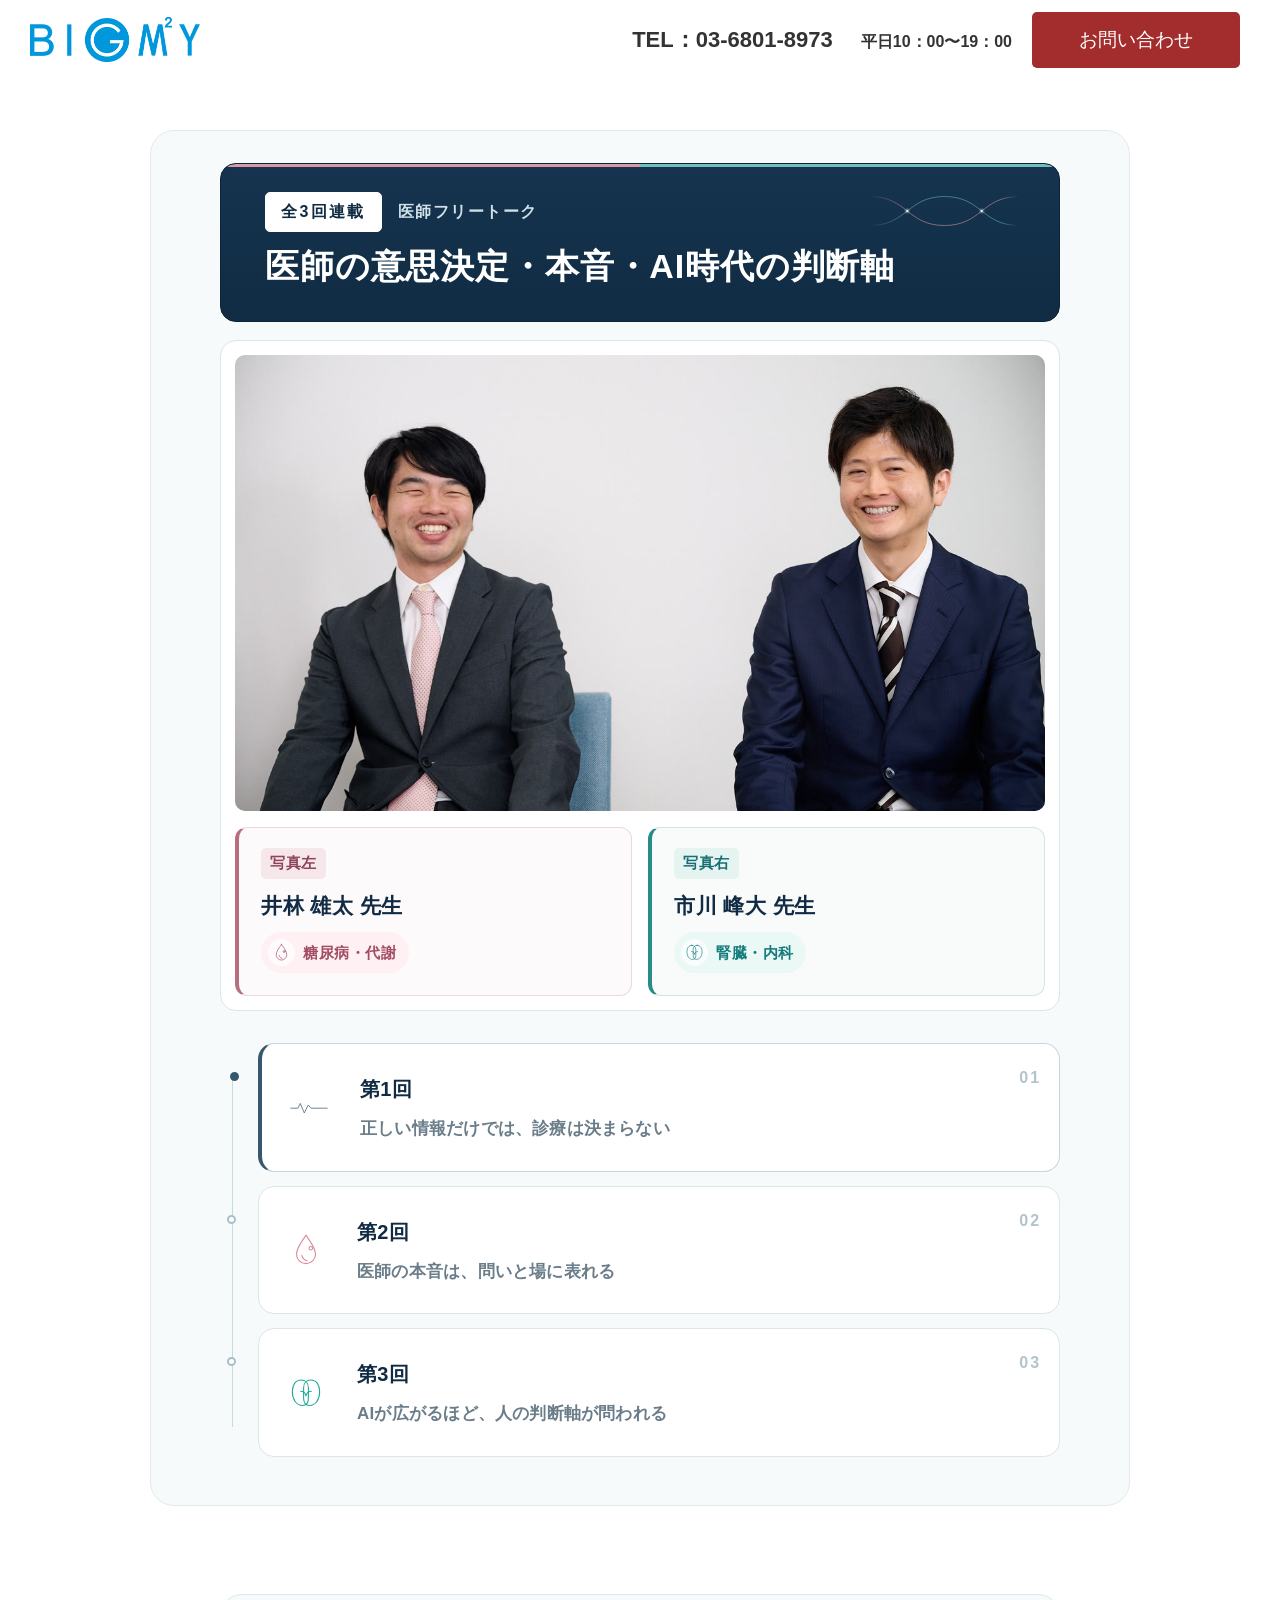
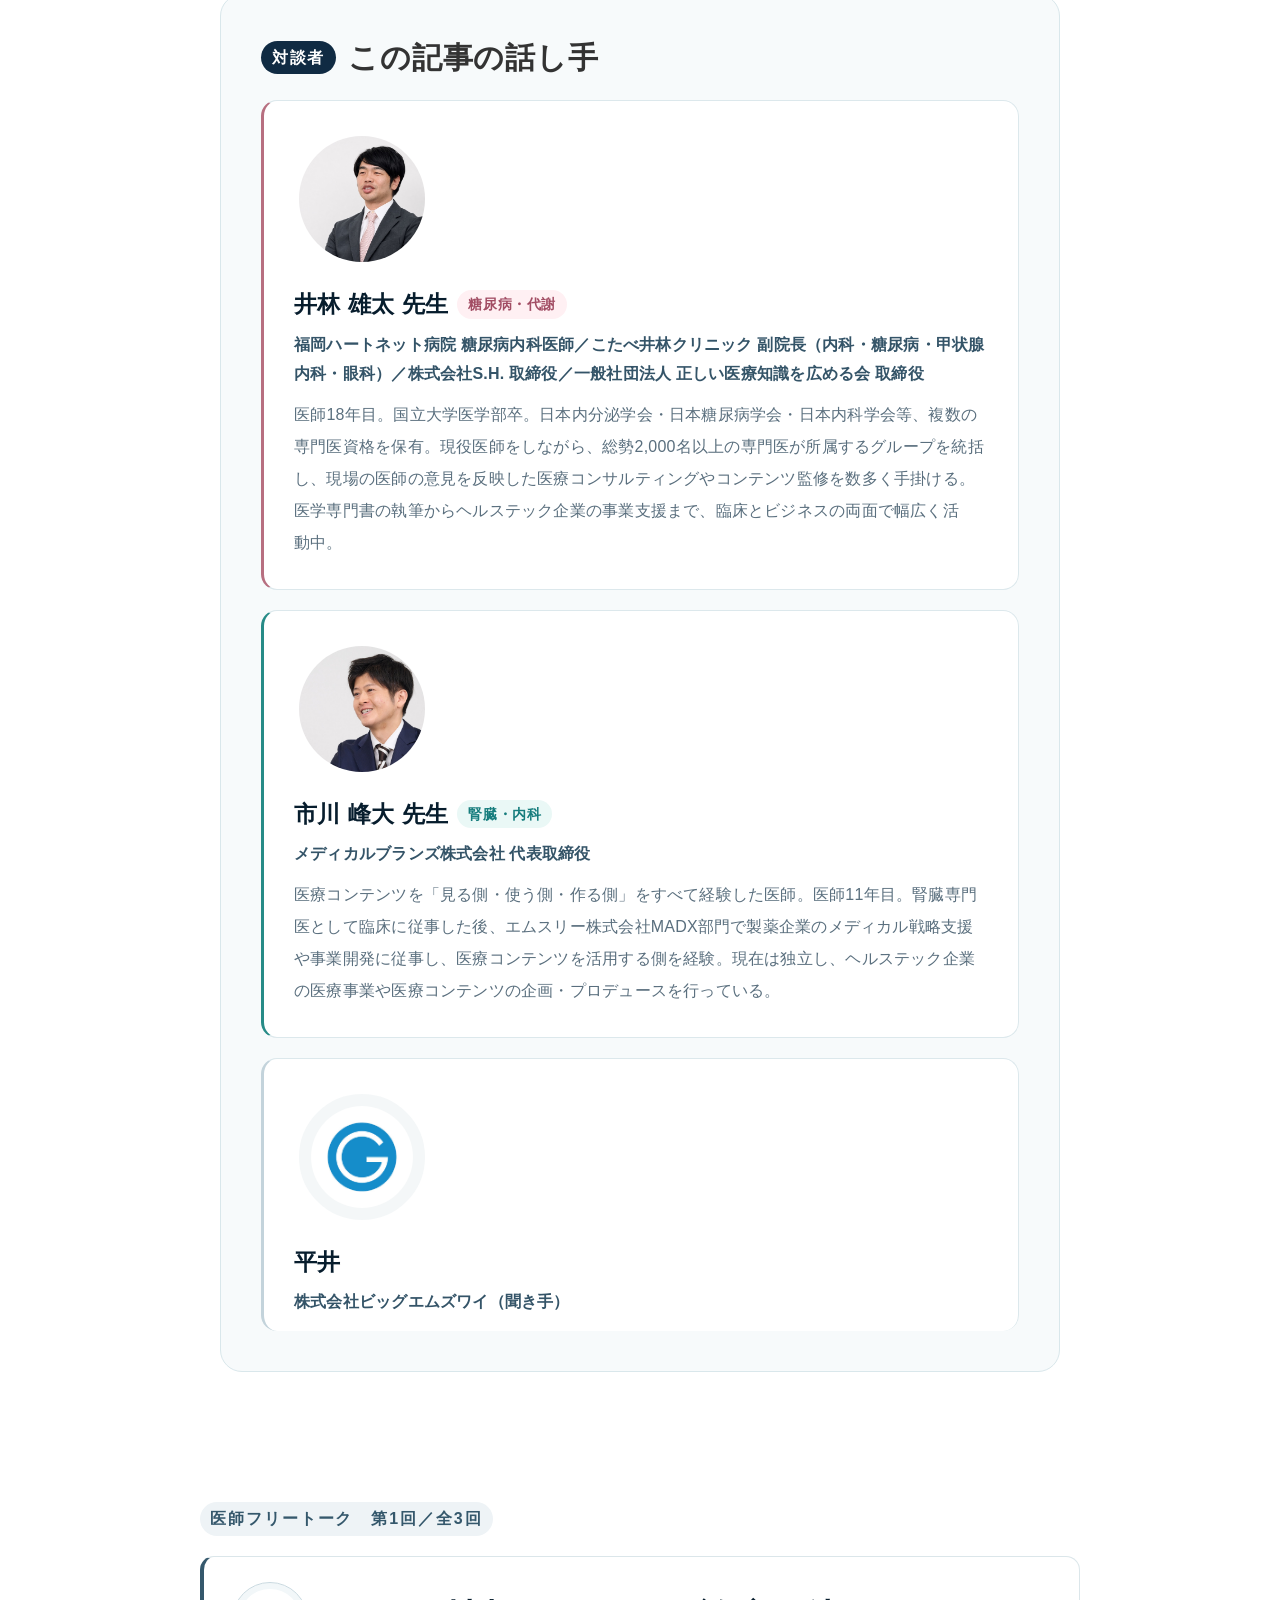
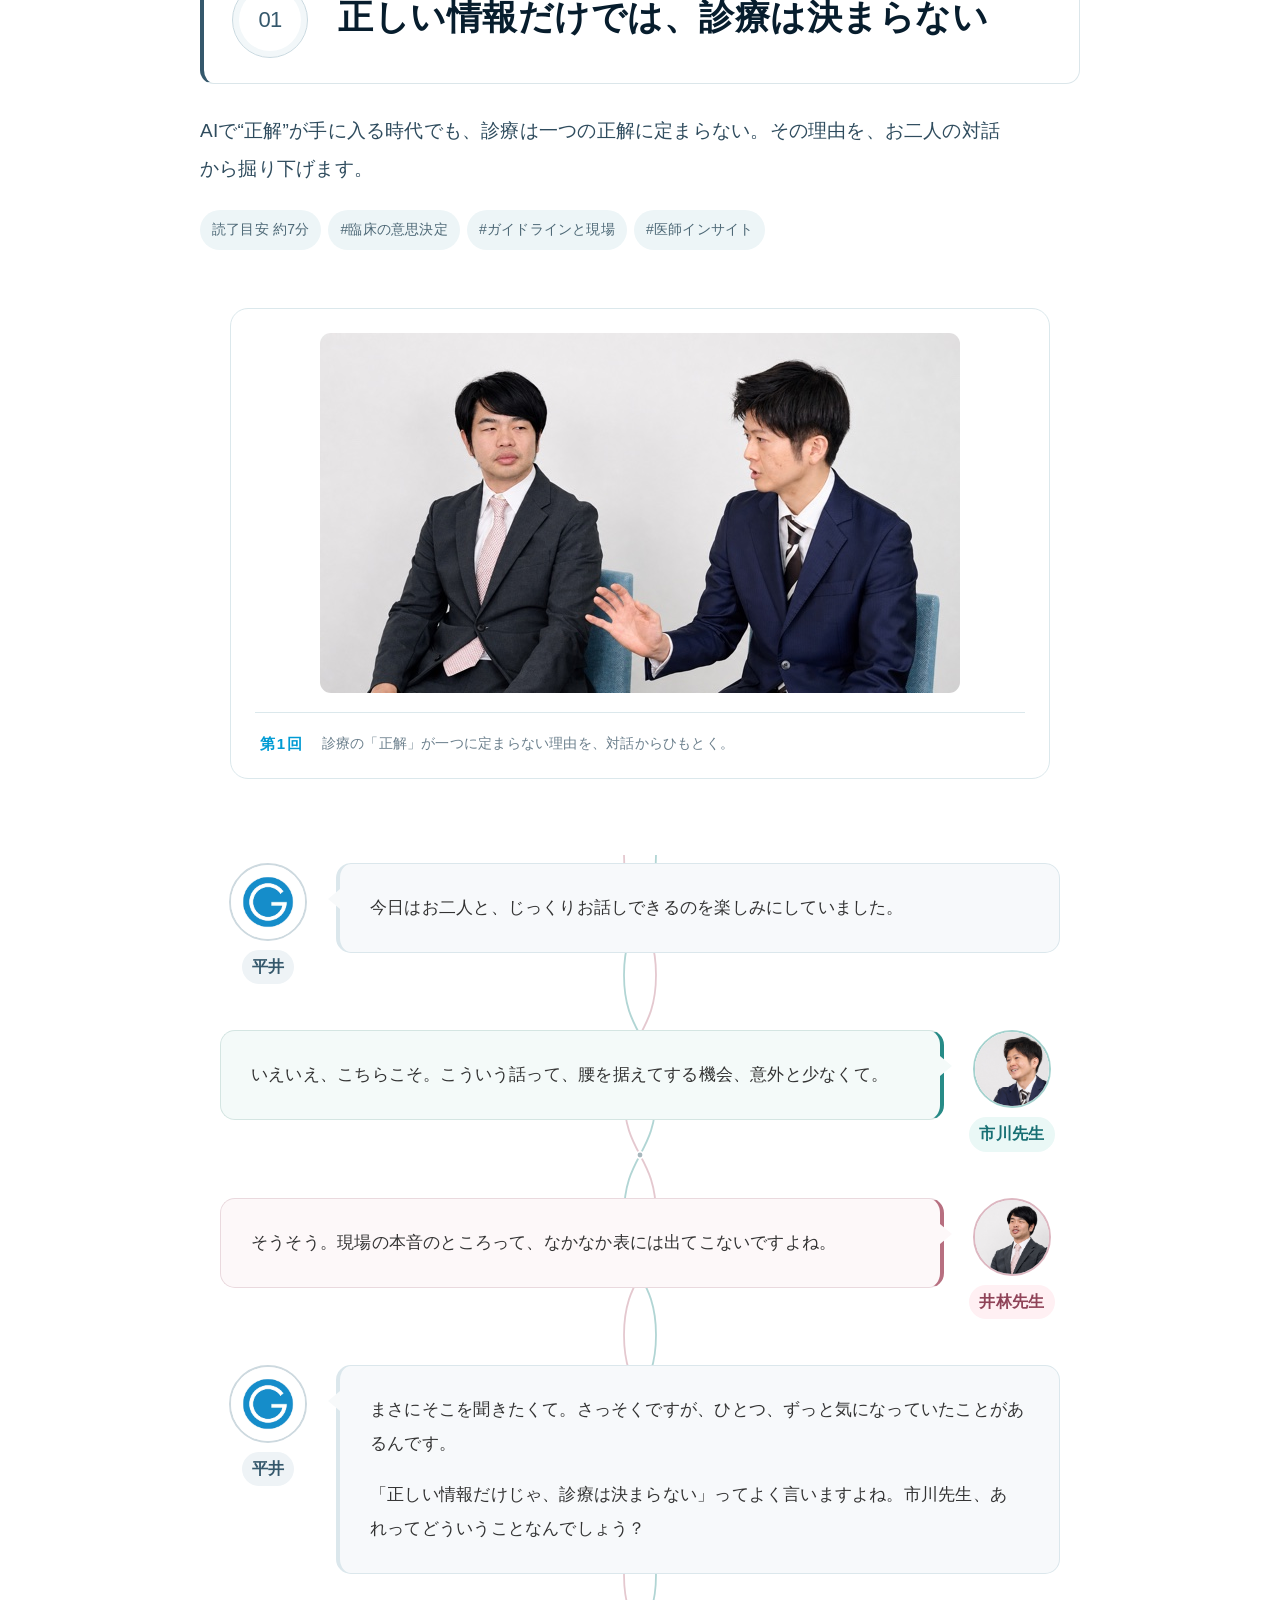
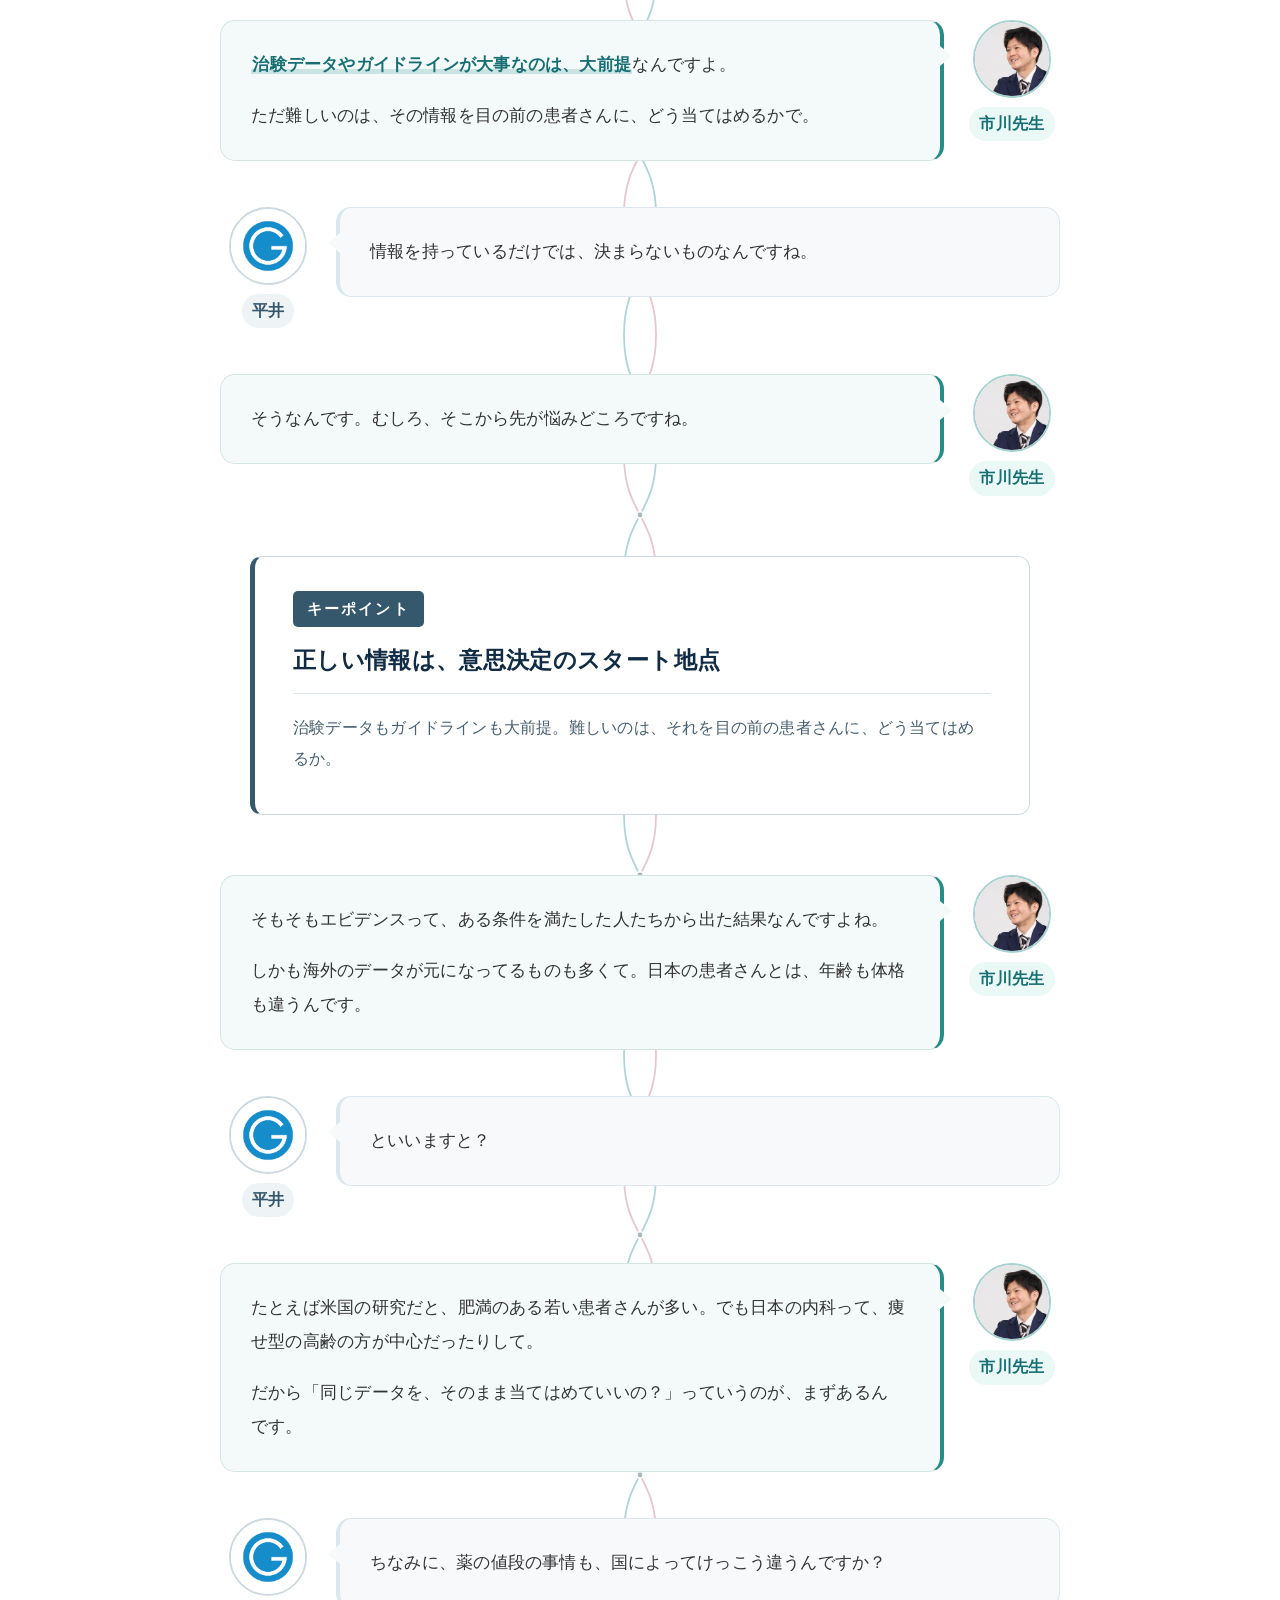
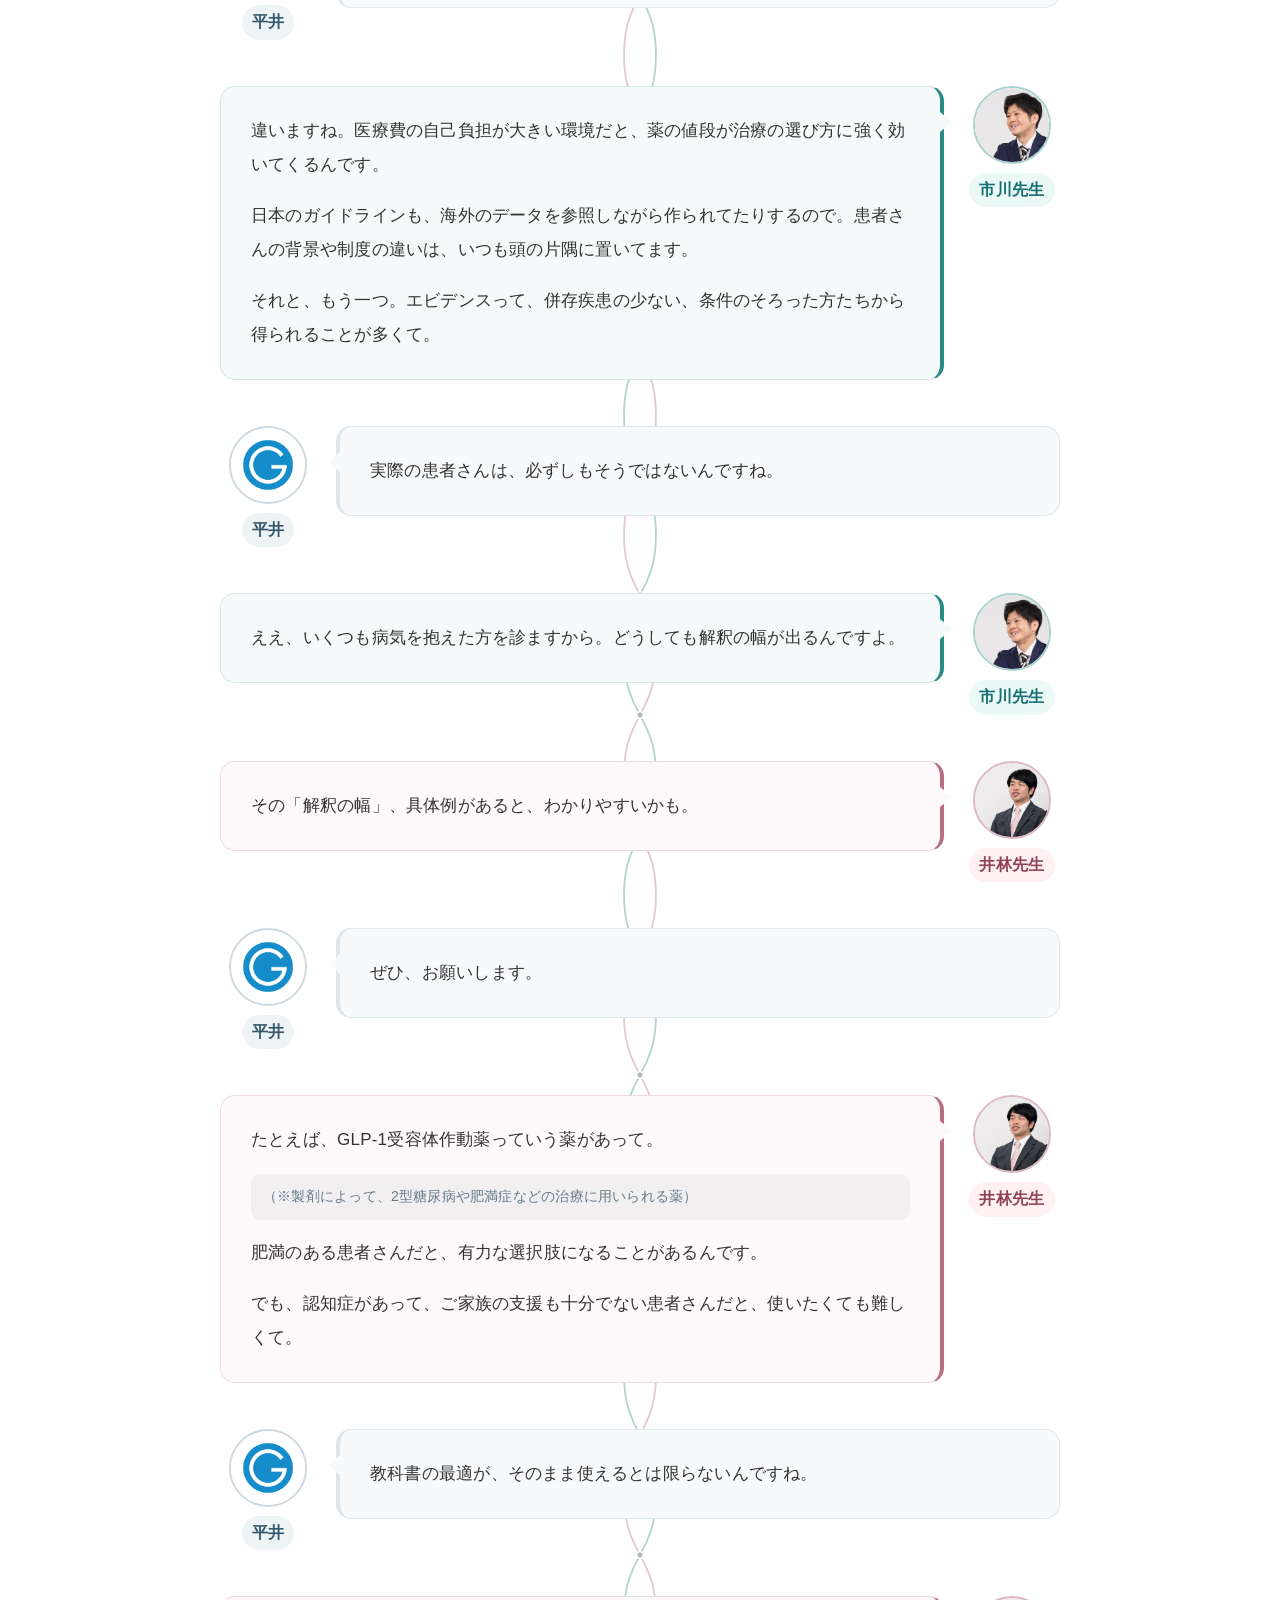
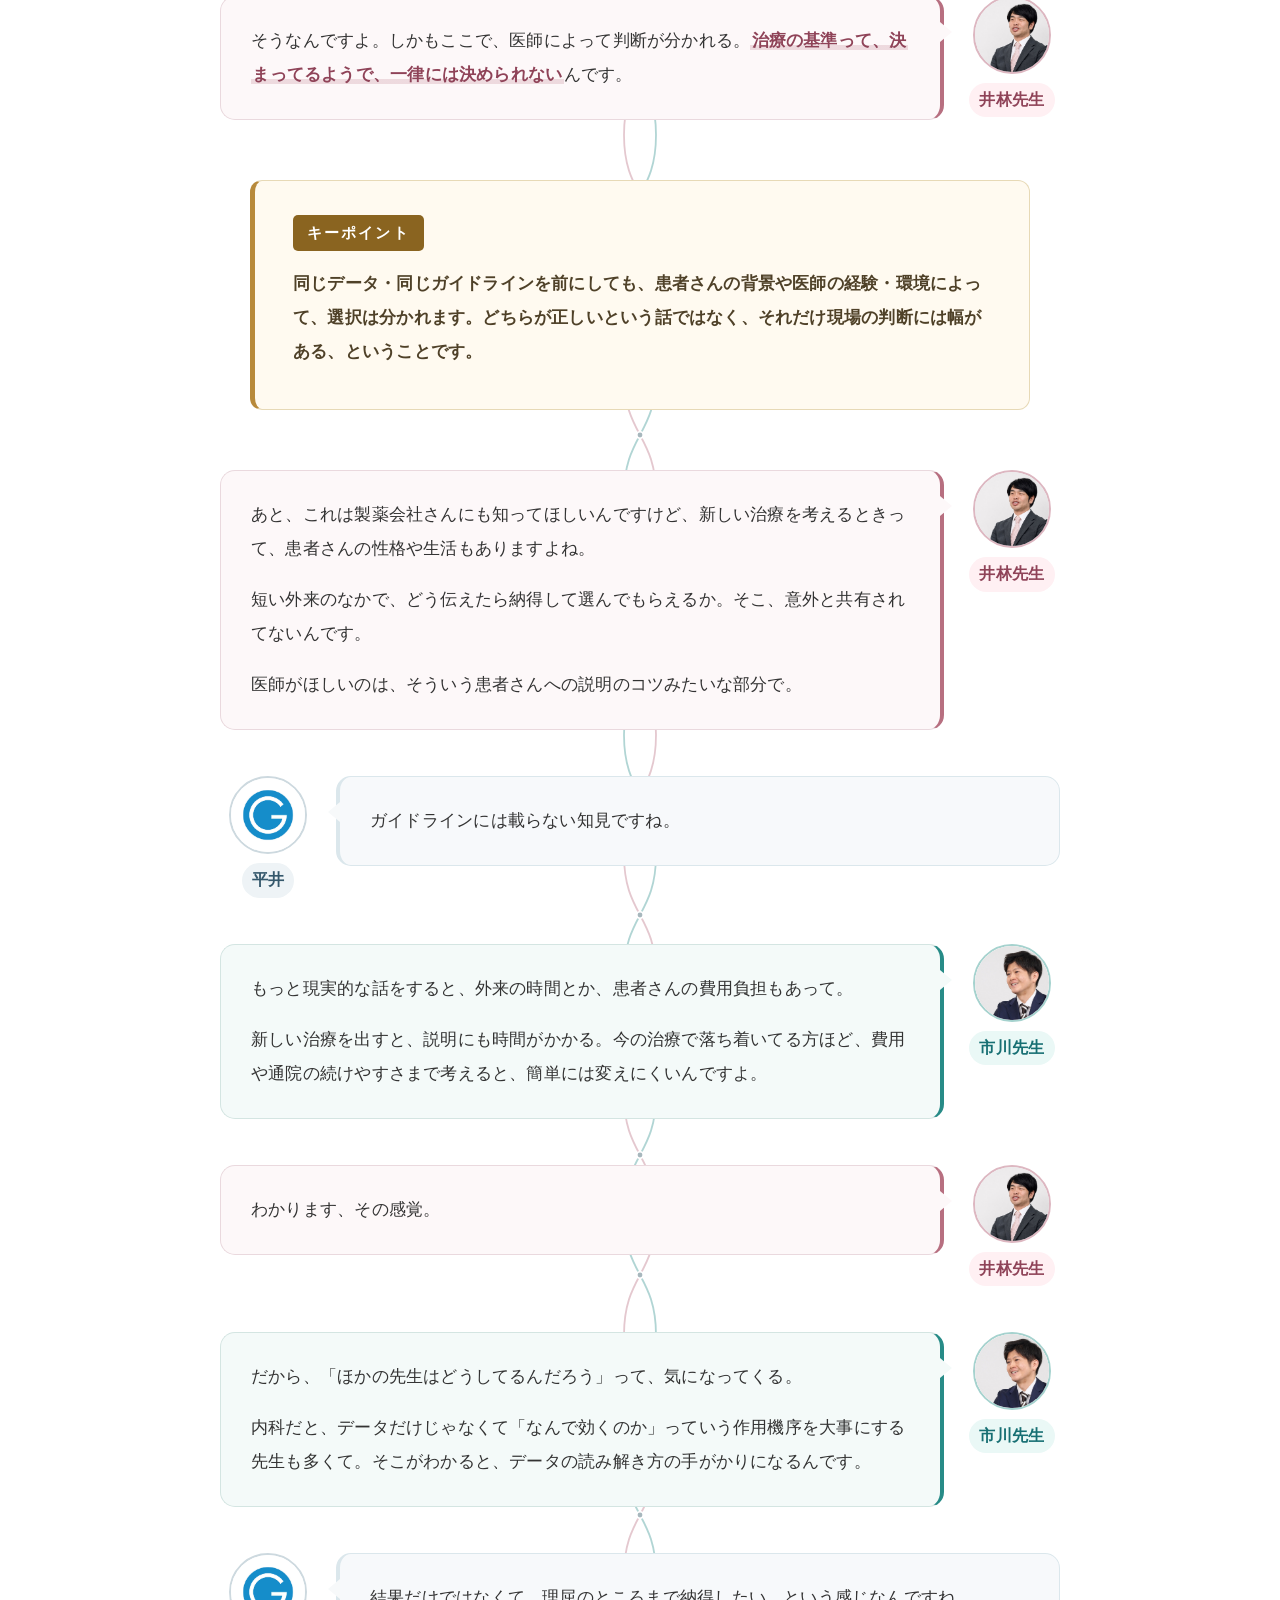
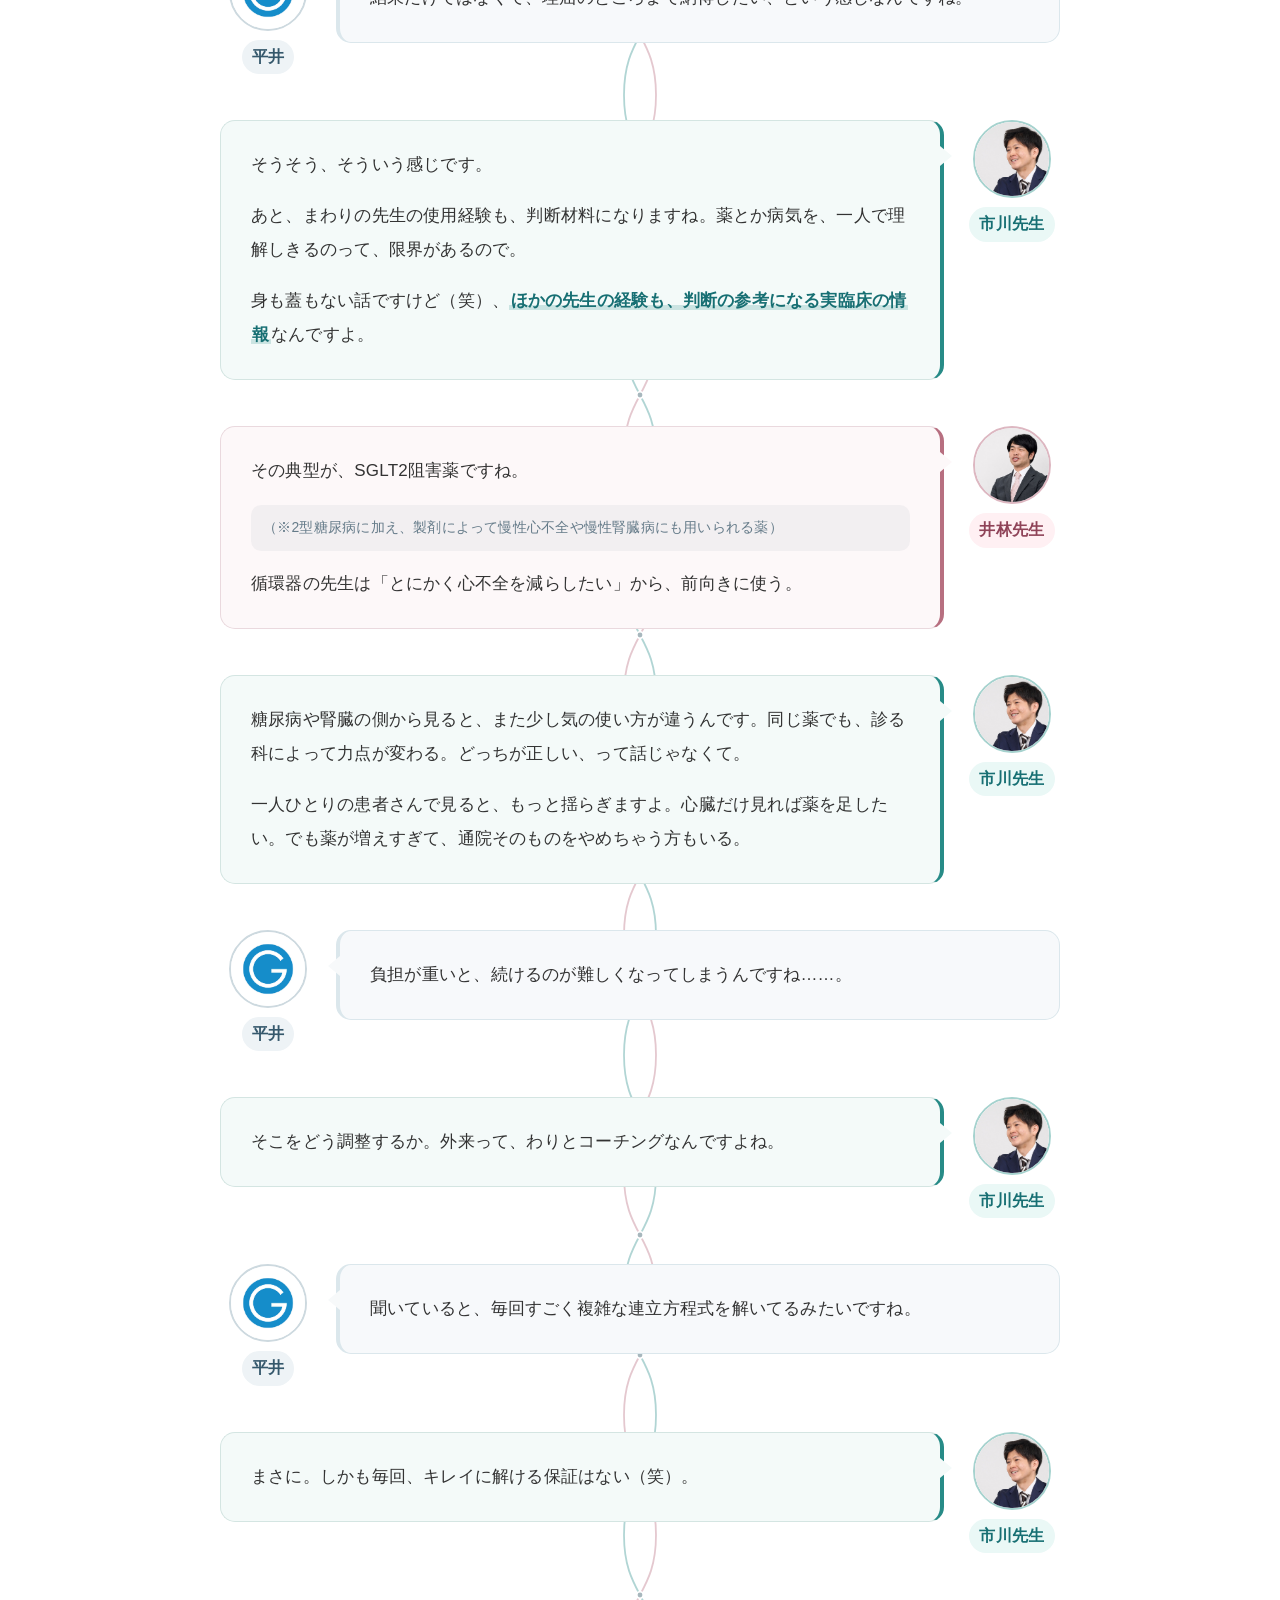
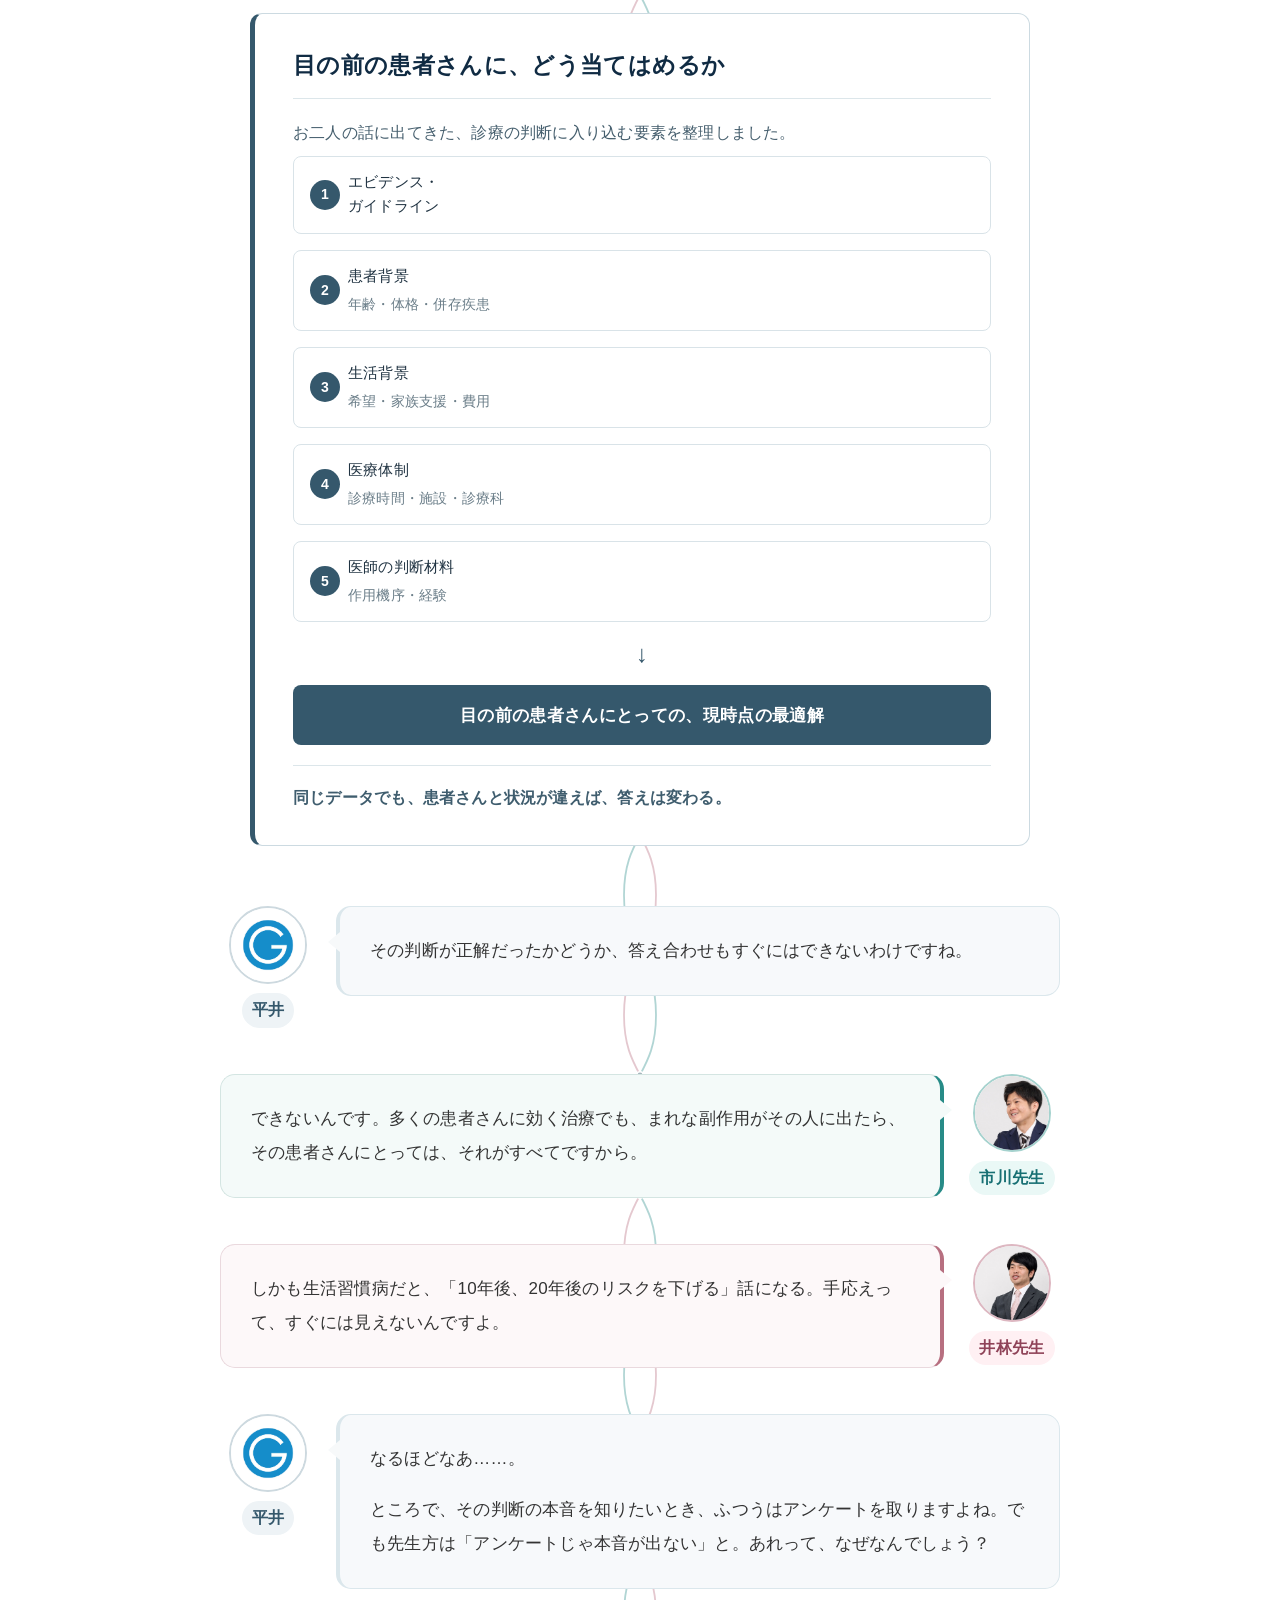
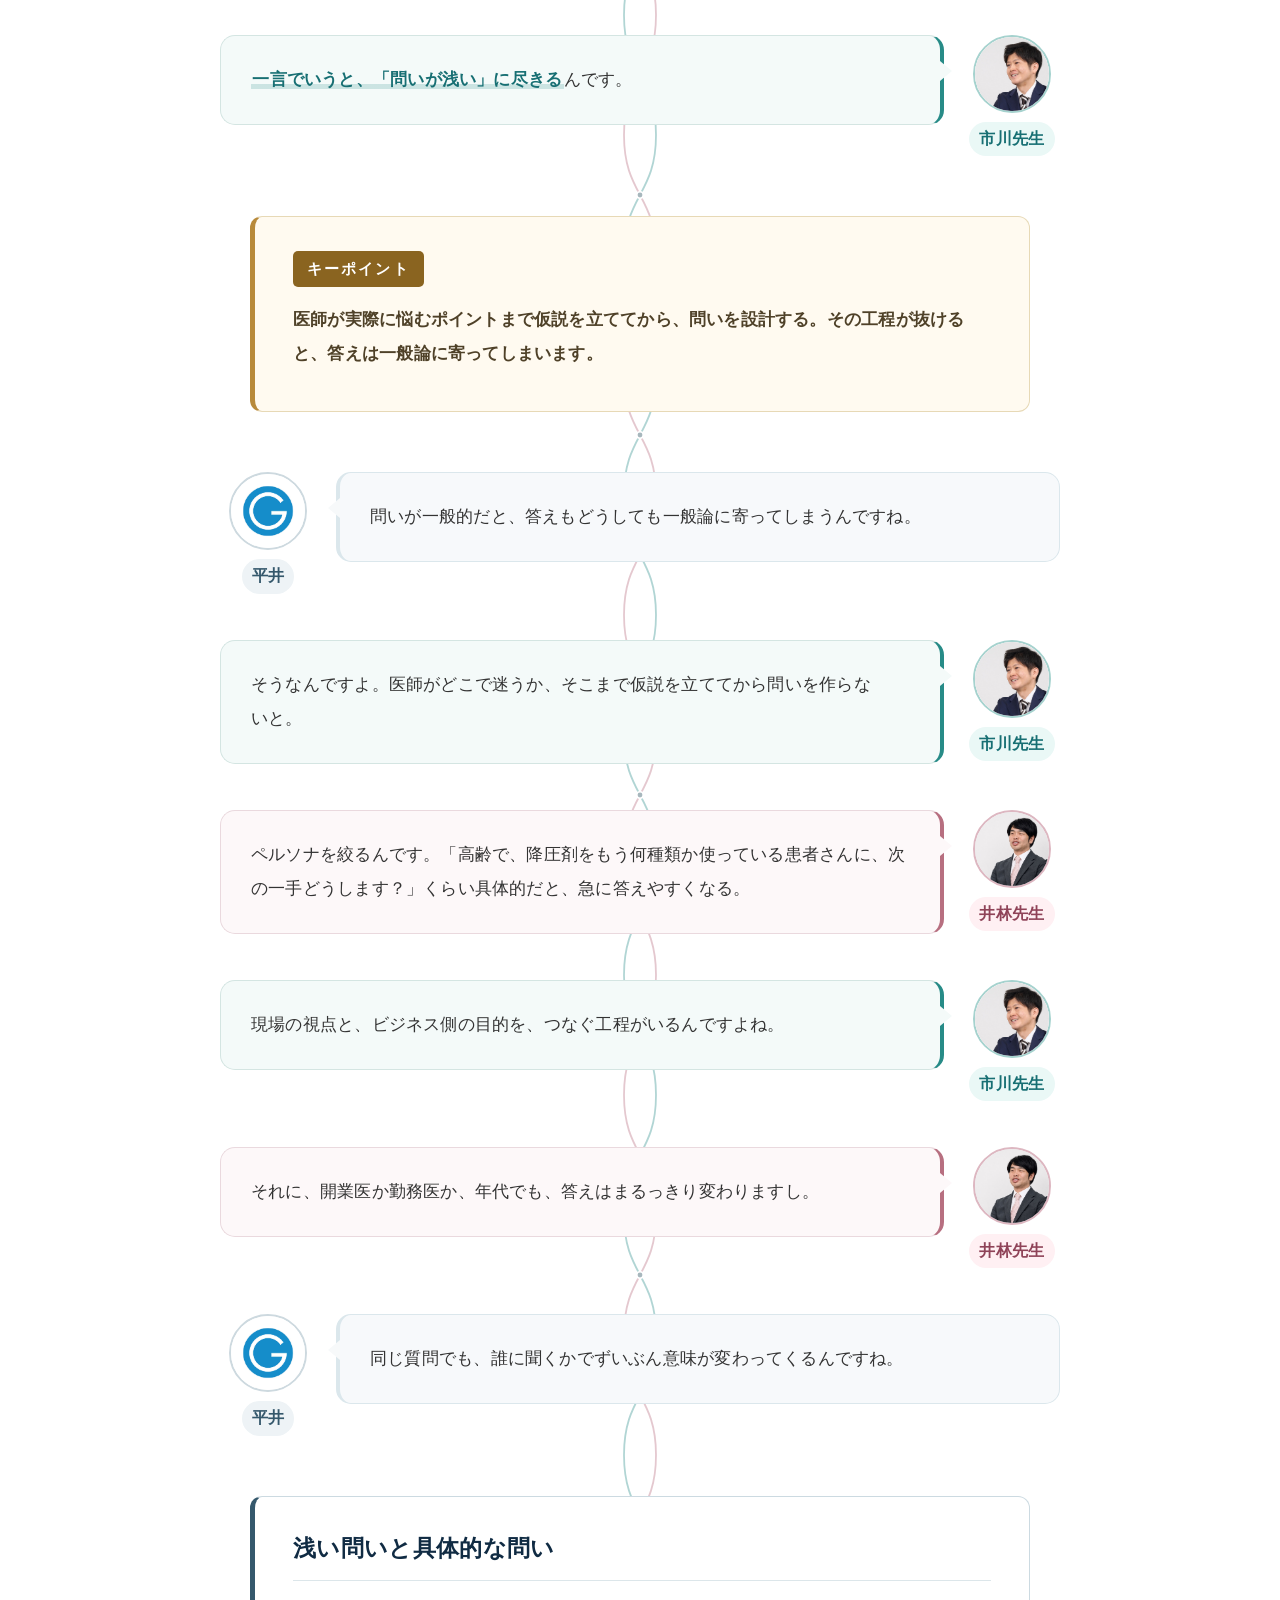
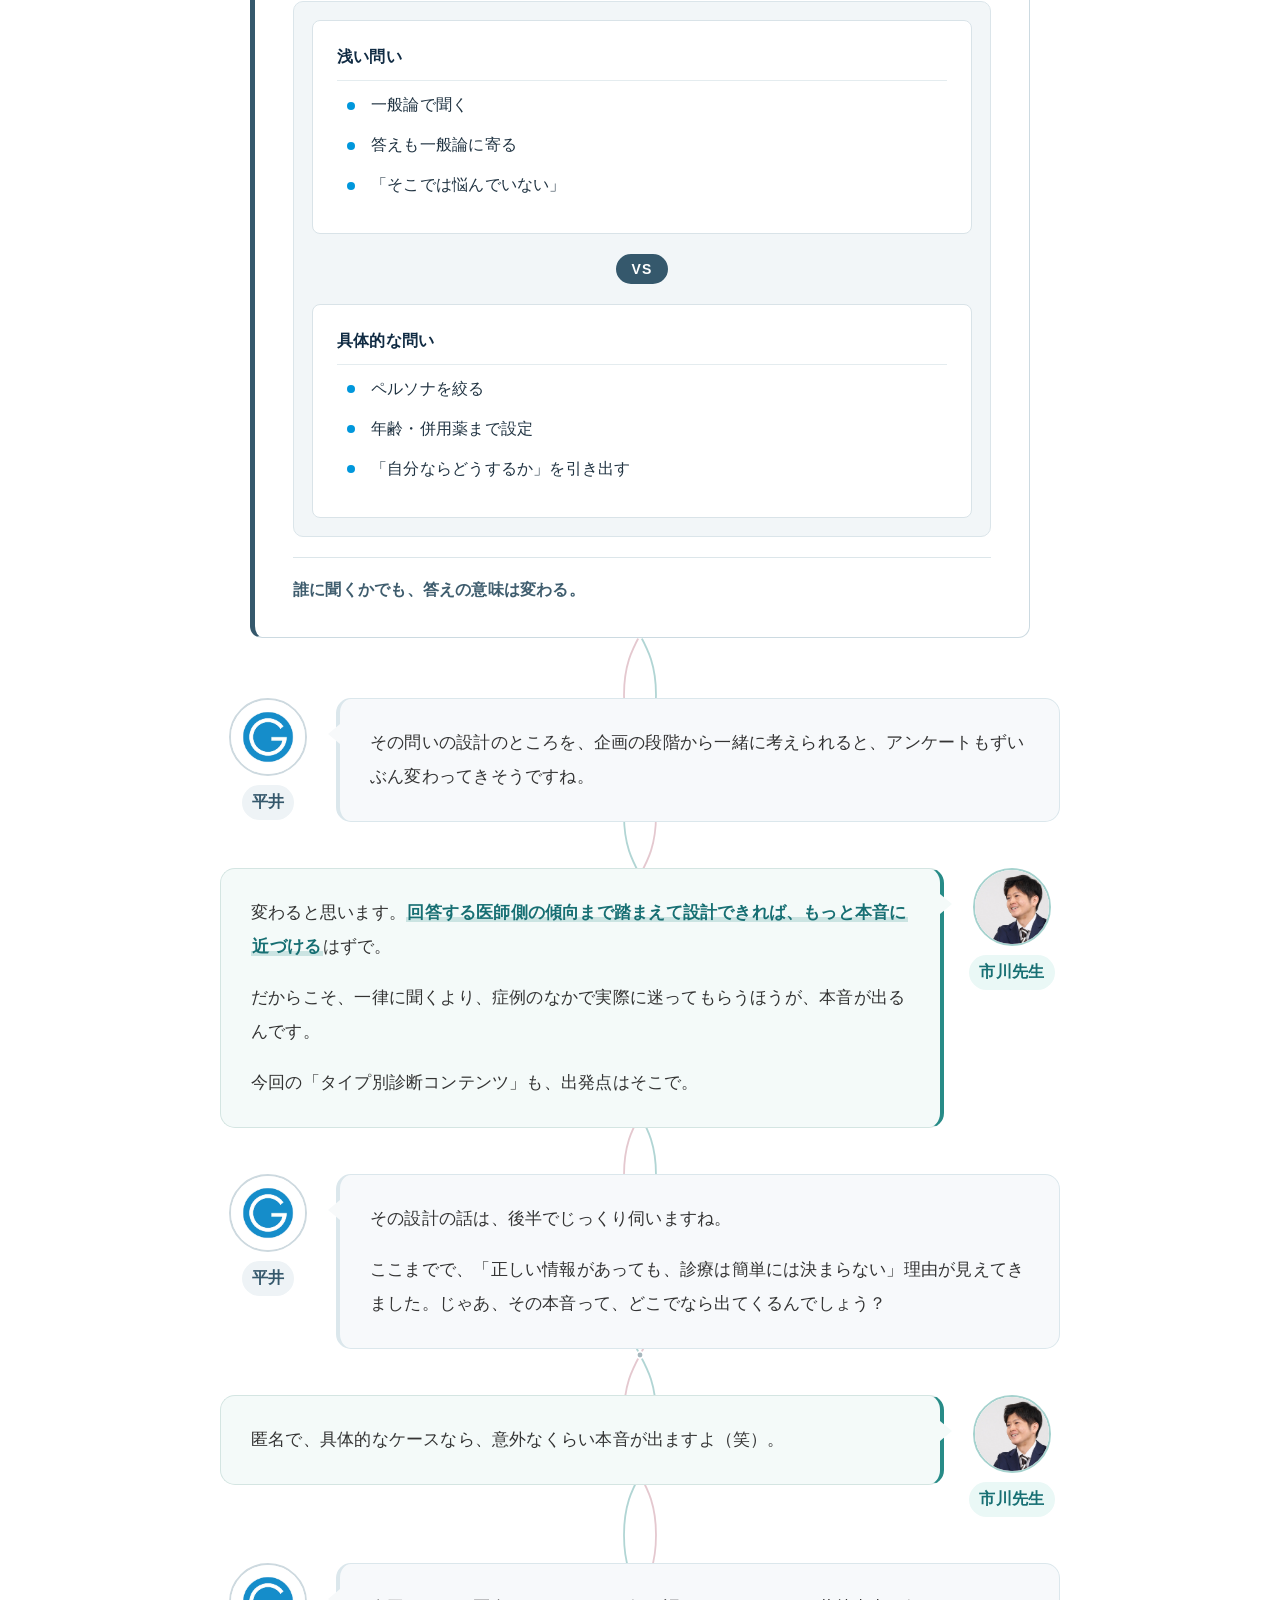
==== index.html @ 6b4a9aea "Refine preview navigation and section transitions" ====
<!doctype html>
<html lang="ja">
<head>
<script>(function(w,d,s,l,i){w[l]=w[l]||[];w[l].push({'gtm.start':
new Date().getTime(),event:'gtm.js'});var f=d.getElementsByTagName(s)[0],
j=d.createElement(s),dl=l!='dataLayer'?'&l='+l:'';j.async=true;j.src=
'https://www.googletagmanager.com/gtm.js?id='+i+dl;f.parentNode.insertBefore(j,f);
})(window,document,'script','dataLayer','GTM-W5NDZTQ');</script>
<meta charset="UTF-8">
<meta name="viewport" content="width=device-width, initial-scale=1">
<meta name="robots" content="noindex, nofollow" />
<meta name="description" content="医師の意思決定や本音、AI時代の判断軸を、井林雄太先生と市川峰大先生の対話から掘り下げる全3回の連載です。" />
    <title>医師フリートーク｜医師の意思決定・本音・AI時代の判断軸</title>
<link rel="stylesheet" media="all" href="css/ress.min.css" />
<link rel="stylesheet" media="all" href="css/aos.css" />
<link rel="stylesheet" media="all" href="css/style.css"> <link rel="stylesheet" media="all" href="css/article.css">
<link rel="icon" type="image/png" href="img/favicon.ico">


<style>
/* 医師フリートーク連載専用。共通CSSは変更せず、このページ内だけに適用します。 */
.content-article{--iv-blue:#009bd4;--iv-cyan:#00b6d9;--iv-teal:#19a99a;--iv-navy:#102b43;--iv-deep:#071d2d;--iv-ink:#203342;--iv-pale:#f3f9fc;--iv-mist:#eaf5f8;--iv-line:#d5e6ed;--iv-gold:#e8b45e;--iv-rose:#d98998;position:relative;max-width:1040px;color:var(--iv-ink);font-family:"Helvetica Neue","Hiragino Sans","Yu Gothic",Meiryo,sans-serif;font-feature-settings:"palt";letter-spacing:.012em}
.content-article:before{content:"";position:absolute;z-index:-1;top:100px;left:50%;width:min(1180px,100vw);height:560px;transform:translateX(-50%);background:radial-gradient(circle at 15% 15%,rgba(0,182,217,.11),transparent 34%),radial-gradient(circle at 88% 48%,rgba(25,169,154,.09),transparent 31%);pointer-events:none}
.content-article p,.content-article li{line-break:strict;text-wrap:pretty}.desktop-break{display:block}
.series-hero{position:relative;margin-bottom:60px}.series-eyebrow{display:flex;align-items:center;gap:12px;margin:0 0 17px!important;color:#4b7185;font-size:12px!important;font-weight:700;letter-spacing:.16em}.series-eyebrow:before{content:"";width:38px;height:2px;background:linear-gradient(90deg,var(--iv-blue),var(--iv-teal))}
.content-article .article-title{margin:0 0 34px;padding:0 0 28px;border-bottom:0;color:var(--iv-deep);font-weight:700;letter-spacing:-.028em}.article-title .title-main{display:block;margin-bottom:11px;color:var(--iv-blue);font-size:17px;letter-spacing:.13em}.article-title .title-sub{display:block;max-width:880px;font-size:43px;line-height:1.38;text-wrap:balance}
.hero-media{position:relative;max-width:760px;margin:0 auto 42px}.hero-media:before,.hero-media:after{content:"";position:absolute;border-radius:50%;filter:blur(.1px)}.hero-media:before{top:-24px;right:-22px;width:92px;height:92px;border:1px solid rgba(0,155,212,.24)}.hero-media:after{left:-26px;bottom:45px;width:68px;height:68px;background:rgba(25,169,154,.1)}
.hero-photo{position:relative;z-index:1;margin:0;padding:16px 16px 0;border:1px solid rgba(16,43,67,.11);border-radius:22px;background:rgba(255,255,255,.88);box-shadow:0 28px 65px -34px rgba(7,29,45,.42);backdrop-filter:blur(6px)}.hero-photo .photo-frame{overflow:hidden;max-width:640px;margin:auto;border-radius:14px;background:#eaf1f4}.hero-photo img{display:block;width:640px;max-width:100%;height:auto;margin:0;box-shadow:none!important;border-radius:0!important}.hero-photo figcaption{display:flex;justify-content:space-between;gap:20px;padding:14px 5px 16px;color:#567184;font-size:11px;letter-spacing:.06em}.hero-photo figcaption span:last-child{color:#8aa0ad}
.medical-motifs{position:absolute;z-index:2;right:-54px;bottom:-32px;display:flex;gap:8px}.motif-chip{display:flex;align-items:center;gap:8px;padding:10px 12px;border:1px solid rgba(16,43,67,.1);border-radius:999px;background:#fff;box-shadow:0 12px 30px -18px rgba(7,29,45,.55);color:#496879;font-size:10px;font-weight:700;letter-spacing:.05em}.motif-chip svg{width:25px;height:25px;fill:none;stroke:currentColor;stroke-width:2;stroke-linecap:round;stroke-linejoin:round}.motif-chip--metabolic{color:#b96579}.motif-chip--renal{color:#128d96}
.series-intro{max-width:870px;margin:0 auto 28px!important;color:#294354;font-size:18px!important;line-height:2.05}.series-intro .lead-mark{background:linear-gradient(transparent 68%,rgba(0,182,217,.16) 68%);font-weight:700}
.series-release-note{position:relative;max-width:870px;margin:28px auto 0;padding:18px 22px 18px 60px;border:1px solid #d4e7ef;border-radius:12px;background:linear-gradient(110deg,#f2fafd,#fff)}.series-release-note:before{content:"3";position:absolute;left:19px;top:50%;display:grid;place-items:center;width:28px;height:28px;border-radius:50%;background:var(--iv-navy);color:#fff;font-size:12px;font-weight:700;transform:translateY(-50%)}.series-release-note p{margin:0!important;color:#4d6879;font-size:14px!important}
.release-nav{position:relative;display:grid;grid-template-columns:repeat(3,1fr);gap:12px;max-width:870px;margin:30px auto 55px}.release-nav:before{content:"";position:absolute;z-index:-1;top:29px;left:12%;right:12%;height:1px;background:var(--iv-line)}.release-item{position:relative;display:block;min-height:88px;padding:15px 16px;border:1px solid var(--iv-line);border-radius:14px;background:rgba(255,255,255,.95);color:var(--iv-navy)!important;text-decoration:none!important;box-shadow:0 8px 22px -20px rgba(7,29,45,.45);transition:transform .2s ease,box-shadow .2s ease}.release-item:hover{transform:translateY(-2px);box-shadow:0 16px 28px -22px rgba(7,29,45,.5)}.release-item strong,.release-item span{display:block}.release-item strong{font-size:16px;letter-spacing:.04em}.release-item span{margin-top:5px;color:#6e8492;font-size:11px;letter-spacing:.07em}.release-item:after{content:"";position:absolute;right:14px;top:18px;width:8px;height:8px;border-radius:50%;background:#cbd9df;box-shadow:0 0 0 5px #f1f5f7}.release-item.is-current{border-color:rgba(0,155,212,.52);background:linear-gradient(140deg,#eefaff,#fff);box-shadow:0 16px 38px -26px rgba(0,155,212,.7)}.release-item.is-current:after{background:var(--iv-blue);box-shadow:0 0 0 5px rgba(0,155,212,.11)}.release-item.is-future{background:rgba(247,249,250,.9);color:#71828c!important}
.section-label{display:block;margin-bottom:7px;color:var(--iv-blue);font-size:10px;font-weight:800;letter-spacing:.18em}.speaker-profiles{position:relative;margin:38px 0 72px;padding:34px 38px 28px;overflow:hidden;border:1px solid rgba(16,43,67,.1);border-radius:22px;background:linear-gradient(140deg,#fff 68%,#eff8fb);box-shadow:0 24px 55px -43px rgba(7,29,45,.5)}.speaker-profiles:after{content:"";position:absolute;right:-70px;bottom:-80px;width:210px;height:210px;border:1px solid rgba(0,155,212,.13);border-radius:50%;box-shadow:0 0 0 24px rgba(0,155,212,.035),0 0 0 48px rgba(0,155,212,.025)}.speaker-profiles h2{margin:0 0 12px!important;padding-left:0!important;font-size:28px!important;font-weight:650!important;letter-spacing:.03em!important}.speaker-profiles h2:before{display:none}.speaker-profile{position:relative;z-index:1;display:grid;grid-template-columns:116px 1fr;gap:26px;align-items:start;padding:25px 0;border-bottom:1px solid #e4edf1}.speaker-profile:last-child{border-bottom:0;padding-bottom:4px}.speaker-profile img{width:108px;height:108px;border:5px solid #fff;border-radius:50%;object-fit:cover;box-shadow:0 10px 30px -18px rgba(7,29,45,.55)}.speaker-profile img.is-facing-left{transform:scaleX(-1)}.speaker-profile.is-host img{object-fit:contain;padding:12px;background:#f4f7f8}.speaker-profile h3{margin:0 0 8px!important;padding:0!important;color:var(--iv-deep)!important;font-size:21px!important;font-weight:700!important;letter-spacing:.02em!important}.speaker-profile h3:before{display:none}.speaker-role{margin-bottom:10px!important;color:#345468;font-size:14px!important;font-weight:700;line-height:1.75;text-wrap:balance}.speaker-bio{margin-bottom:0!important;color:#5a6f7e;font-size:13.5px!important;line-height:1.95}
.article-map{display:grid;grid-template-columns:repeat(3,1fr);gap:12px;margin:0 0 78px}.article-map__item{position:relative;min-height:142px;padding:24px 22px;border:1px solid var(--iv-line);border-radius:16px;background:#fff}.article-map__item:before{content:attr(data-step);position:absolute;right:16px;top:12px;color:#d9e8ee;font-size:34px;font-weight:300;letter-spacing:-.06em}.article-map__item svg{width:36px;height:36px;margin-bottom:15px;fill:none;stroke:var(--iv-blue);stroke-width:1.8;stroke-linecap:round;stroke-linejoin:round}.article-map__item:nth-child(2) svg{stroke:var(--iv-rose)}.article-map__item:nth-child(3) svg{stroke:var(--iv-teal)}.article-map__item strong{display:block;margin-bottom:7px;color:var(--iv-navy);font-size:16px}.article-map__item p{margin:0!important;color:#6a7d89;font-size:12px!important;line-height:1.8}
.article-part{position:relative;scroll-margin-top:110px;padding-top:8px}.article-part>h2{display:grid;grid-template-columns:86px 1fr;gap:20px;align-items:start;margin:0 0 20px!important;padding:0!important;color:var(--iv-deep)!important;font-size:34px!important;font-weight:650!important;line-height:1.48!important;letter-spacing:.015em!important;text-wrap:balance}.article-part>h2:before{display:none!important}.part-number{display:grid;place-items:center;width:76px;height:76px;border:1px solid rgba(0,155,212,.28);border-radius:50%;color:var(--iv-blue);font-size:22px;font-weight:300;letter-spacing:-.03em;box-shadow:inset 0 0 0 7px #f3fafc}.part-title-text{padding-top:9px}.part-kicker{display:flex;align-items:center;gap:10px;margin:0 0 16px 106px!important;color:#4e7487;font-size:11px!important;font-weight:700;letter-spacing:.16em}.part-kicker:before{content:"";width:28px;height:1px;background:var(--iv-cyan)}.part-lead{max-width:810px;margin:0 0 18px 106px!important;color:#385567;font-size:17px!important;line-height:1.95}.part-meta{display:flex;flex-wrap:wrap;gap:7px;margin:0 0 32px 106px}.part-meta span{padding:6px 11px;border:1px solid #dbe8ed;border-radius:999px;background:#f5f9fa;color:#607886;font-size:11px}.part-divider{height:1px;margin:90px 0 62px;border:0;background:linear-gradient(90deg,transparent,var(--iv-line) 12%,var(--iv-line) 88%,transparent)}
.editorial-photo{position:relative;max-width:720px;margin:38px auto 58px;padding:14px 14px 0;border:1px solid rgba(16,43,67,.1);border-radius:18px;background:#fff;box-shadow:0 26px 58px -38px rgba(7,29,45,.55)}.editorial-photo:before{content:"";position:absolute;z-index:-1;left:-22px;bottom:-20px;width:42%;height:55%;border-radius:16px;background:linear-gradient(135deg,rgba(0,155,212,.16),rgba(25,169,154,.08))}.editorial-photo__frame{overflow:hidden;max-width:640px;margin:auto;border-radius:11px;background:#edf2f4}.editorial-photo img{display:block;width:640px;max-width:100%;height:auto;margin:0;border-radius:0!important;box-shadow:none!important}.editorial-photo figcaption{display:grid;grid-template-columns:auto 1fr;gap:18px;align-items:center;padding:14px 6px 16px;color:#6b7f8c;font-size:11px;line-height:1.6}.editorial-photo__index{color:var(--iv-blue);font-weight:800;letter-spacing:.12em}.editorial-photo--part2:before{left:auto;right:-22px;background:linear-gradient(135deg,rgba(217,137,152,.13),rgba(0,155,212,.08))}.editorial-photo--part3:before{background:linear-gradient(135deg,rgba(25,169,154,.16),rgba(0,155,212,.07))}.editorial-photo--closing{margin-top:56px}.editorial-photo--closing figcaption{color:#526c7b}
.talk-session{position:relative;max-width:920px;margin:52px auto}.talk-session:before{content:"";position:absolute;top:0;bottom:0;left:50%;z-index:-1;width:1px;background:linear-gradient(transparent,#e7eff2 8%,#e7eff2 92%,transparent)}.talk-row{position:relative;margin-bottom:34px;gap:20px}.talk-speaker{width:92px}.talk-speaker img{width:76px!important;height:76px!important;border:3px solid #fff;box-shadow:0 9px 24px -14px rgba(7,29,45,.55)}.talk-speaker-name{color:#375366;font-size:12px!important;letter-spacing:.02em}.talk-bubble{padding:20px 24px;border:1px solid #e0e9ed;border-radius:18px;background:rgba(249,251,252,.96);box-shadow:0 12px 30px -26px rgba(7,29,45,.62)}.talk-bubble p{font-size:15.5px!important;line-height:1.95!important;text-wrap:pretty}.talk-row.reverse .talk-bubble{border-color:#cfe6ef;background:linear-gradient(145deg,#eff9fc,#f6fbfd)}.talk-row.reverse .talk-bubble:before{border-color:transparent transparent transparent #eff9fc}.talk-row.reverse .talk-speaker-name{direction:ltr}.article-note{display:block;margin-top:10px;padding-top:8px;border-top:1px solid rgba(76,111,130,.14);color:#657b89;font-size:12px;line-height:1.7}.marker-yellow{padding:0 2px;background:linear-gradient(transparent 67%,rgba(232,180,94,.38) 67%)}
.article-callout{position:relative;max-width:790px;margin:44px auto;padding:28px 32px;overflow:hidden;border:1px solid #c8e2ec;border-left:0;border-radius:18px;background:linear-gradient(145deg,#f5fbfd,#fff);box-shadow:0 22px 46px -38px rgba(7,29,45,.55)}.article-callout:before{content:"";position:absolute;left:0;top:0;bottom:0;width:4px;background:linear-gradient(var(--iv-blue),var(--iv-teal))}.article-callout:after{content:"";position:absolute;right:-45px;top:-48px;width:118px;height:118px;border:1px solid rgba(0,155,212,.11);border-radius:50%;box-shadow:0 0 0 18px rgba(0,155,212,.026)}.article-callout>*{position:relative;z-index:1}.article-callout .ey,.article-callout .kplbl{display:inline-flex;align-items:center;gap:7px;margin-bottom:10px;color:#087ca3;font-size:10px;font-weight:800;letter-spacing:.16em}.article-callout .ey:before,.article-callout .kplbl:before{content:"";width:18px;height:1px;background:currentColor}.article-callout h4,.article-callout h5{margin:0 0 12px!important;color:var(--iv-deep);font-size:20px!important;font-weight:700!important;line-height:1.6}.article-callout p{margin-bottom:8px!important;color:#465f6e;font-size:14px!important;line-height:1.85}.article-callout ul{margin-bottom:0!important}.article-callout .foot{margin-top:16px!important;padding-top:13px;border-top:1px solid #d8e7ec;color:#607987}.article-callout.key-point{border-color:#eadfc8;background:linear-gradient(145deg,#fffaf1,#fff)}.article-callout.key-point:before{background:linear-gradient(var(--iv-gold),#db8f70)}
.article-callout .cols,.article-callout .items{display:grid;gap:11px}.article-callout .cols{position:relative;grid-template-columns:repeat(2,1fr)}.article-callout .col,.article-callout .side{padding:16px;border:1px solid #e4edf0;border-radius:11px;background:rgba(255,255,255,.9)}.article-callout .cbadge{position:absolute;left:50%;top:50%;z-index:2;display:flex;align-items:center;justify-content:center;width:36px;height:36px;border:3px solid #f6fbfd;border-radius:50%;background:var(--iv-navy);color:#fff;font-size:10px;font-weight:700;transform:translate(-50%,-50%)}.article-callout .lb{display:block;margin-bottom:9px;color:#23475d;font-weight:700}.article-callout .items{grid-template-columns:repeat(3,1fr);margin:14px 0 0!important;list-style:none!important}.article-callout .items li{padding:15px!important;border:1px solid #e3ecef;border-radius:11px;background:#fff}.article-callout .items li:before{display:none}.article-callout .tnum,.article-callout .eqn,.article-callout .snum,.article-callout.steps .num{display:inline-flex;align-items:center;justify-content:center;min-width:27px;height:27px;margin-right:8px;border-radius:50%;background:linear-gradient(135deg,var(--iv-blue),var(--iv-teal));color:#fff;font-size:11px;font-weight:700}.article-callout small{display:block;margin-top:4px;color:#6b7e89}.article-callout .eqrow{display:grid;grid-template-columns:repeat(5,1fr);gap:7px}.article-callout .eqv{display:flex;align-items:flex-start;min-width:0;padding:11px 8px;border:1px solid #e4edf0;border-radius:9px;background:#fff}.article-callout .evl{font-size:12px;line-height:1.55}.article-callout .eqeq{margin:9px 0;text-align:center;color:var(--iv-blue);font-size:22px}.article-callout .result{padding:14px;text-align:center;border-radius:9px;background:linear-gradient(120deg,#dff3f8,#e8f7f3);color:var(--iv-navy);font-weight:700}.article-callout.layers{display:grid;grid-template-columns:1fr 38px 1fr;gap:10px;align-items:stretch}.article-callout.layers>.ey,.article-callout.layers>h4,.article-callout.layers>.foot{grid-column:1/-1}.article-callout .layer{padding:16px;border:1px solid #e4edf0;border-radius:10px;background:#fff}.article-callout .laybadge{align-self:center;justify-self:center;color:var(--iv-teal);font-size:23px;font-weight:700}.article-callout .lchips{display:flex;flex-wrap:wrap;gap:6px}.article-callout .laychip{padding:5px 9px;border-radius:12px;background:#eef5f7;color:#526d7d;font-size:11px}.article-callout.steps .step{display:grid;grid-template-columns:32px 1fr;gap:9px;align-items:center;margin:8px 0;padding:11px 13px;border:1px solid #e5edef;border-radius:9px;background:#fff}.article-callout.steps .step p{margin:0!important}
.recap-box{position:relative;margin:70px 0 42px;padding:38px 40px;overflow:hidden;border-radius:22px;background:linear-gradient(135deg,#0b2539,#123b54);color:#fff;box-shadow:0 30px 60px -42px rgba(7,29,45,.8);counter-reset:recap}.recap-box:before{content:"";position:absolute;right:-90px;top:-90px;width:260px;height:260px;border:1px solid rgba(122,220,231,.16);border-radius:50%;box-shadow:0 0 0 28px rgba(122,220,231,.025),0 0 0 56px rgba(122,220,231,.018)}.recap-box h3{position:relative;margin:0 0 26px!important;padding:0!important;color:#fff!important;font-size:27px!important;font-weight:650!important}.recap-box h3:before{display:none}.recap-label{display:block;margin-bottom:7px;color:#73d2df;font-size:9px;font-weight:800;letter-spacing:.2em}.recap-box>ul{position:relative;display:grid;grid-template-columns:repeat(2,1fr);gap:10px;margin:0 0 25px!important}.recap-box>ul>li{min-height:86px;margin:0!important;padding:16px 16px 14px 52px!important;border:1px solid rgba(255,255,255,.1);border-radius:12px;background:rgba(255,255,255,.055);color:#eff8fb;font-size:13px!important;line-height:1.75;counter-increment:recap}.recap-box>ul>li:before{content:counter(recap,decimal-leading-zero)!important;left:15px!important;top:15px!important;width:auto!important;height:auto!important;background:none!important;color:#6fd0de;font-size:12px;font-weight:800}.recap-comment{position:relative;display:grid;grid-template-columns:64px 1fr;gap:16px;margin-top:12px;padding:18px;border:1px solid rgba(255,255,255,.09);border-radius:12px;background:rgba(255,255,255,.075)}.recap-comment img{width:60px;height:60px;border:3px solid rgba(255,255,255,.72);border-radius:50%;object-fit:cover}.recap-comment img.is-facing-left{transform:scaleX(-1)}.recap-comment p{margin:0!important;color:#e8f3f6;font-size:13.5px!important;line-height:1.85}.recap-comment strong{display:block;margin-bottom:5px;color:#79d3e1;font-size:12px;letter-spacing:.04em}
.series-cta{display:grid;grid-template-columns:110px 1fr;gap:26px;align-items:center;margin:58px 0 38px;padding:34px 38px;border:1px solid #cfe4eb;border-radius:20px;background:linear-gradient(130deg,#eef9fc,#f8fcfb);box-shadow:0 22px 48px -40px rgba(7,29,45,.5)}.series-cta__icon{display:grid;place-items:center;width:92px;height:92px;border:1px solid rgba(0,155,212,.24);border-radius:50%;background:#fff;color:var(--iv-blue);box-shadow:inset 0 0 0 8px #eff9fb}.series-cta__icon svg{width:58px;fill:none;stroke:currentColor;stroke-width:2;stroke-linecap:round;stroke-linejoin:round}.series-cta h3{margin:0 0 10px!important;padding:0!important;color:var(--iv-navy)!important;font-size:23px!important;font-weight:650!important}.series-cta h3:before{display:none}.series-cta p{margin:0!important;color:#4f6877;font-size:14px!important;line-height:1.9}
.next-release{position:relative;margin:46px 0;padding:27px 30px;overflow:hidden;text-align:center;border:1px dashed #83bdd1;border-radius:16px;background:#f4fafc}.next-release:before,.next-release:after{content:"";position:absolute;top:50%;width:20%;height:1px;background:linear-gradient(90deg,transparent,#a7d1dd)}.next-release:before{left:2%}.next-release:after{right:2%;transform:scaleX(-1)}.next-release strong{display:block;margin-bottom:6px;color:var(--iv-navy);font-size:18px;letter-spacing:.02em}.next-release p{margin:0!important;color:#607985;font-size:13px!important}
.activity-box{position:relative;margin:50px 0;padding:34px 38px;border:1px solid var(--iv-line);border-radius:20px;background:#fff}.activity-box h2{margin:0 0 18px!important;padding:0!important;font-size:27px!important}.activity-box h2:before{display:none}.activity-person{display:grid;grid-template-columns:78px 1fr;gap:20px;padding:22px 0;border-top:1px solid #e3ecef}.activity-person img{width:72px;height:72px;border:4px solid #fff;border-radius:50%;object-fit:cover;transform:scaleX(-1);box-shadow:0 8px 22px -15px rgba(7,29,45,.55)}.activity-person h4{margin:0 0 8px!important;color:var(--iv-navy);font-size:17px!important}.activity-person p,.activity-person ul{margin-bottom:0!important}.activity-person li{font-size:13px!important}
.article-disclaimer{margin:50px 0 12px;padding:26px 30px;border:1px solid #e4e9ec;border-radius:14px;background:#f7f8f9}.article-disclaimer h3{margin:0 0 14px!important;padding:0!important;color:#50626e!important;font-size:15px!important;font-weight:700!important}.article-disclaimer h3:before{display:none}.article-disclaimer ul{columns:2;column-gap:34px;margin:0!important}.article-disclaimer li{break-inside:avoid;margin-bottom:8px!important;color:#6d7880;font-size:10.5px!important;line-height:1.75}
@media (prefers-reduced-motion:no-preference){.release-item,.hero-photo,.editorial-photo{transition:transform .25s ease,box-shadow .25s ease}.hero-photo:hover,.editorial-photo:hover{transform:translateY(-3px);box-shadow:0 32px 70px -38px rgba(7,29,45,.55)}}
@media only screen and (max-width:768px){.desktop-break{display:none}.content-article{width:92%}.content-article:before{height:420px}.series-hero{margin-bottom:48px}.article-title .title-main{font-size:13px}.article-title .title-sub{font-size:30px;line-height:1.48}.hero-media{margin-bottom:54px}.hero-photo{padding:9px 9px 0;border-radius:16px}.hero-photo .photo-frame{border-radius:10px}.hero-photo figcaption{display:block;padding:11px 3px 13px;font-size:9px}.hero-photo figcaption span{display:block}.hero-photo figcaption span+span{margin-top:3px}.medical-motifs{right:8px;bottom:-39px}.motif-chip{padding:7px 9px}.motif-chip svg{width:21px;height:21px}.motif-chip span{font-size:9px}.series-intro{font-size:15.5px!important;line-height:2}.series-release-note{padding:15px 15px 15px 50px}.series-release-note:before{left:14px}.release-nav{grid-template-columns:1fr;gap:8px}.release-nav:before{display:none}.release-item{min-height:auto;padding:12px 14px}.speaker-profiles{padding:25px 22px}.speaker-profile{grid-template-columns:82px 1fr;gap:15px}.speaker-profile img{width:78px;height:78px}.speaker-profile h3{font-size:18px!important}.speaker-role{font-size:12px!important}.speaker-bio{font-size:12px!important}.article-map{grid-template-columns:1fr;margin-bottom:62px}.article-map__item{min-height:auto;padding:19px 20px}.article-part>h2{grid-template-columns:58px 1fr;gap:13px;font-size:24px!important}.part-number{width:54px;height:54px;font-size:16px;box-shadow:inset 0 0 0 5px #f3fafc}.part-title-text{padding-top:4px}.part-kicker,.part-lead,.part-meta{margin-left:71px!important}.part-kicker{font-size:9px!important}.part-lead{font-size:14.5px!important}.editorial-photo{padding:8px 8px 0;margin:28px auto 46px;border-radius:14px}.editorial-photo__frame{border-radius:8px}.editorial-photo figcaption{display:block;padding:10px 3px 12px;font-size:9px}.editorial-photo__index{display:block;margin-bottom:3px}.talk-session{margin-top:42px}.talk-session:before{display:none}.talk-row{gap:9px;margin-bottom:28px}.talk-speaker{width:64px}.talk-speaker img{width:52px!important;height:52px!important}.talk-speaker-name{font-size:10px!important;white-space:nowrap}.talk-bubble{padding:14px 13px;border-radius:14px}.talk-bubble p{font-size:14px!important;line-height:1.9!important}.article-callout{margin:36px 0;padding:23px 19px}.article-callout h4,.article-callout h5{font-size:17px!important}.article-callout .cols,.article-callout .items,.article-callout .eqrow{grid-template-columns:1fr}.article-callout .cbadge{display:none}.article-callout .eqv{align-items:center}.article-callout.layers{grid-template-columns:1fr}.article-callout.layers>.ey,.article-callout.layers>h4,.article-callout.layers>.foot{grid-column:1}.article-callout .laybadge{transform:rotate(45deg)}.recap-box{padding:27px 20px}.recap-box h3{font-size:23px!important}.recap-box>ul{grid-template-columns:1fr}.recap-box>ul>li{min-height:auto}.recap-comment{grid-template-columns:52px 1fr;gap:12px;padding:14px}.recap-comment img{width:48px;height:48px}.recap-comment p{font-size:12.5px!important}.series-cta{grid-template-columns:68px 1fr;gap:16px;padding:25px 21px}.series-cta__icon{width:62px;height:62px;box-shadow:inset 0 0 0 5px #eff9fb}.series-cta__icon svg{width:39px}.series-cta h3{font-size:19px!important}.series-cta p{font-size:12.5px!important}.next-release:before,.next-release:after{display:none}.activity-box{padding:27px 22px}.activity-person{grid-template-columns:60px 1fr;gap:13px}.activity-person img{width:56px;height:56px}.article-disclaimer{padding:22px 20px}.article-disclaimer ul{columns:1}}
@media only screen and (max-width:420px){.content-article{width:94%}.series-eyebrow{font-size:9px!important}.article-title .title-sub{font-size:27px}.medical-motifs{gap:5px}.motif-chip{gap:5px}.speaker-profile{grid-template-columns:1fr;text-align:center}.speaker-profile img{margin:auto}.speaker-profile .speaker-role,.speaker-profile .speaker-bio{text-align:left}.part-kicker,.part-lead,.part-meta{margin-left:0!important}.part-kicker{margin-top:16px!important}.editorial-photo:before{left:-8px;bottom:-8px}.talk-row,.talk-row.reverse{gap:7px}.talk-speaker{width:62px}.talk-speaker img{width:50px!important;height:50px!important}.talk-speaker-name{font-size:9.5px!important}.talk-bubble{padding:13px 12px}.series-cta{grid-template-columns:1fr;text-align:left}.series-cta__icon{width:54px;height:54px}.activity-person{grid-template-columns:1fr;text-align:center}.activity-person img{margin:auto}.activity-person>div{text-align:left}}
@media only screen and (max-width:768px){.content-article:before{width:100%}.hero-media:before{right:0}.hero-media:after{left:0}}

/* 最終調整：この連載ページだけに適用する読みやすさと写真表示の調整 */
.content-article{max-width:980px;overflow-wrap:anywhere}
.series-hero{margin-bottom:76px}
.hero-media{max-width:780px;margin-bottom:44px}
.hero-photo{padding:14px 14px 8px}
.hero-photo .hero-speaker-guide{display:grid;grid-template-columns:1fr;gap:0;padding:12px 4px 2px;color:#304c5e;font-size:13px;letter-spacing:.02em}
.hero-photo .hero-speaker{display:flex;align-items:center;gap:14px;margin:0;padding:11px 8px;border-top:1px solid #e3edf1;color:#304c5e}
.hero-photo .hero-speaker:first-child{border-top:0}
.hero-speaker__position{display:grid;flex:0 0 34px;place-items:center;width:34px;height:34px;border-radius:50%;background:#102b43;color:#fff;font-size:12px;letter-spacing:.06em}
.hero-photo .hero-speaker__details{display:flex;align-items:center;flex-wrap:wrap;gap:8px 12px;margin:0}
.hero-photo .hero-speaker__details strong{color:#102b43;font-size:15px;letter-spacing:.02em}
.hero-photo .hero-speaker__specialty{display:inline-flex;margin:0;padding:5px 10px;border-radius:999px;font-size:11px;font-weight:700;line-height:1.2;letter-spacing:.04em}
.hero-photo .hero-speaker__specialty.is-metabolic{background:#fff0f3;color:#a24d64}
.hero-photo .hero-speaker__specialty.is-renal{background:#eaf8f6;color:#167d7d}
.series-intro{font-size:19px!important;line-height:2.12}
.series-release-note p{font-size:15px!important;line-height:1.9}
.release-nav{grid-template-columns:1fr;gap:10px;margin:32px auto 64px}
.release-nav:before{display:none}
.release-item{min-height:auto;padding:16px 20px}
.release-item strong,.release-item span{display:inline-block}
.release-item span{margin:0 0 0 12px;font-size:12px}
.speaker-profile h3{display:flex;align-items:center;flex-wrap:wrap;gap:9px}
.speaker-specialty{display:inline-flex;padding:5px 10px;border-radius:999px;font-size:11px;font-weight:700;line-height:1.2;letter-spacing:.04em}
.speaker-specialty.is-metabolic{background:#fff0f3;color:#a24d64}
.speaker-specialty.is-renal{background:#eaf8f6;color:#167d7d}
.speaker-profile img[src*="_smile"],.recap-comment img[src*="_smile"],.talk-speaker img[src*="_smile"]{object-position:center 24%}
.speaker-role{font-size:14.5px!important}
.speaker-bio{font-size:14.5px!important;line-height:2}
.article-map{grid-template-columns:1fr;gap:12px;margin-bottom:82px}
.article-map__item{display:grid;grid-template-columns:52px minmax(0,1fr);grid-template-rows:auto auto;column-gap:18px;min-height:auto;padding:22px 24px}
.article-map__item svg{grid-column:1;grid-row:1/3;align-self:center;width:38px;height:38px;margin:0}
.article-map__item strong{grid-column:2;font-size:17px}
.article-map__item p{grid-column:2;font-size:14px!important;line-height:1.85}
.part-lead{font-size:18px!important;line-height:2}
.talk-session{max-width:860px;margin:62px auto}
.talk-row{gap:24px;margin-bottom:40px}
.talk-speaker img{width:80px!important;height:80px!important}
.talk-speaker img[src*="ibayashi"]{border-color:#efc6cf}
.talk-speaker img[src*="ichikawa"]{border-color:#acdcd8}
.talk-speaker-name{display:inline-flex;padding:4px 8px;border-radius:999px;font-size:12.5px!important;line-height:1.35!important;margin:0!important}
.talk-speaker img[src*="ibayashi"]+.talk-speaker-name{background:#fff0f3;color:#8f4358}
.talk-speaker img[src*="ichikawa"]+.talk-speaker-name{background:#eaf8f6;color:#176f73}
.talk-bubble{padding:24px 28px}
.talk-bubble p{font-size:17px!important;line-height:2!important}
.article-note{font-size:13px;line-height:1.8}
.article-callout{max-width:760px;margin:56px auto;padding:32px 34px}
.article-callout h4,.article-callout h5{font-size:21px!important}
.article-callout p{font-size:15.5px!important;line-height:1.95}
.article-callout .cols,.article-callout .items,.article-callout .eqrow{grid-template-columns:1fr;gap:12px}
.article-callout .cols .col{padding:19px 20px}
.article-callout .col.a{order:1}
.article-callout .cbadge{position:static;order:2;display:flex!important;justify-self:center;min-width:52px;width:auto;height:32px;padding:0 13px;border:2px solid #edf6f8;border-radius:999px;transform:none;font-size:11px;letter-spacing:.06em}
.article-callout .col.b{order:3}
.article-callout .eqv{align-items:center;padding:14px 16px}
.article-callout .evl{font-size:14px;line-height:1.65}
.article-callout .items li{font-size:14.5px!important;line-height:1.8}
.article-callout.layers{grid-template-columns:1fr}
.article-callout.layers>h4,.article-callout.layers>.foot{grid-column:1}
.article-callout .laybadge{transform:rotate(45deg)}
.recap-box{margin-top:82px;padding:42px 44px}
.recap-box>ul{grid-template-columns:1fr}
.recap-box>ul>li{min-height:auto;font-size:14.5px!important;line-height:1.85}
.recap-comment{grid-template-columns:72px minmax(0,1fr);gap:18px;padding:20px}
.recap-comment img{width:68px;height:68px}
.recap-comment p{font-size:14.5px!important;line-height:1.95}
.series-cta{grid-template-columns:1fr;gap:18px;padding:36px 40px}
.series-cta__icon{width:74px;height:74px;box-shadow:inset 0 0 0 6px #eff9fb}
.series-cta__icon svg{width:46px}
.series-cta p{font-size:15.5px!important;line-height:1.95}
.next-release p{font-size:14px!important}
.editorial-photo--side{max-width:840px;margin:78px auto 56px}
.editorial-photo--side .editorial-photo__frame{max-width:none}
.editorial-photo--side img{width:100%;max-width:100%;height:auto}
.editorial-photo--side figcaption{font-size:12px}
.activity-person p,.activity-person li{font-size:14px!important;line-height:1.85}
.article-disclaimer{max-width:840px;margin:58px auto 12px;padding:30px 34px}
.article-disclaimer ul{columns:1}
.article-disclaimer li{font-size:12px!important;line-height:1.85}
@media only screen and (max-width:768px){
  .content-article{width:92%}
  .series-hero{margin-bottom:60px}
  .hero-media{margin-bottom:40px}
  .hero-photo .hero-speaker-guide{display:grid;padding:10px 3px 3px;font-size:12px}
  .hero-photo .hero-speaker{display:flex;padding:10px 5px}
  .hero-photo .hero-speaker+ .hero-speaker{margin-top:0}
  .hero-photo .hero-speaker__details{display:flex;margin:0}
  .hero-photo .hero-speaker__details strong{font-size:14px}
  .series-intro{font-size:17px!important;line-height:2.05}
  .speaker-profile h3{font-size:19px!important}
  .speaker-role{font-size:13.5px!important}
  .speaker-bio{font-size:13.5px!important;line-height:1.95}
  .article-map__item{display:grid;grid-template-columns:44px minmax(0,1fr);padding:19px 18px}
  .article-map__item svg{width:32px;height:32px;margin:0}
  .article-map__item p{font-size:13.5px!important}
  .part-lead{font-size:16.5px!important}
  .talk-bubble{padding:18px 19px}
  .talk-bubble p{font-size:16px!important;line-height:1.95!important}
  .article-callout{padding:27px 23px}
  .article-callout p{font-size:14.5px!important}
  .article-callout .items li{font-size:14px!important}
  .recap-box{padding:30px 22px}
  .recap-box>ul>li,.recap-comment p{font-size:13.5px!important}
  .series-cta{grid-template-columns:1fr;gap:16px;padding:28px 24px}
  .series-cta p{font-size:14.5px!important}
  .editorial-photo--side{margin:56px auto 46px}
}
@media only screen and (max-width:600px){
  .talk-row,.talk-row.reverse{display:grid!important;grid-template-columns:1fr;gap:10px;margin-bottom:34px}
  .talk-speaker{display:flex;align-items:center;gap:9px;width:auto;text-align:left}
  .talk-row.reverse .talk-speaker{justify-content:flex-end;text-align:right}
  .talk-speaker img{width:52px!important;height:52px!important;margin:0}
  .talk-bubble{width:100%;grid-column:1}
  .talk-bubble:before,.talk-row.reverse .talk-bubble:before{display:none}
}
@media only screen and (max-width:420px){
  .hero-photo .hero-speaker{align-items:flex-start;gap:10px}
  .hero-photo .hero-speaker__details{display:grid;gap:6px}
  .hero-photo .hero-speaker__specialty{justify-self:start}
  .speaker-specialty{font-size:10px}
  .article-map__item{grid-template-columns:38px minmax(0,1fr);column-gap:12px;padding:17px 15px}
  .article-map__item svg{width:28px;height:28px}
  .article-callout{padding:24px 17px}
  .recap-comment{grid-template-columns:56px minmax(0,1fr);gap:12px;padding:16px}
  .recap-comment img{width:52px;height:52px}
}

/* 対話の流れと話者の違いを、控えめな色と医療モチーフでつなぎます。 */
.hero-photo .hero-speaker-guide{grid-template-columns:repeat(2,minmax(0,1fr));gap:0;padding:10px 6px 12px}
.hero-photo .hero-speaker{display:grid;grid-template-columns:32px minmax(0,1fr);gap:10px;align-items:center;min-width:0;padding:10px 14px;color:#29485b}
.hero-photo .hero-speaker+.hero-speaker{border-left:1px solid #e2ecef}
.hero-photo .hero-speaker__position{width:30px;height:30px}
.hero-photo .hero-speaker__details{display:grid;gap:6px;min-width:0;margin:0}
.hero-photo .hero-speaker__details strong{font-size:14px;line-height:1.35;white-space:nowrap}
.hero-photo .hero-speaker__specialty{display:inline-flex;align-items:center;justify-self:start;gap:6px;margin:0;padding:5px 9px 5px 6px}
.hero-photo .hero-speaker__specialty svg{width:21px;height:21px;padding:3px;border-radius:50%;background:rgba(255,255,255,.72);fill:none;stroke:currentColor;stroke-width:2;stroke-linecap:round;stroke-linejoin:round}
.series-hero,.article-part{isolation:isolate}
.series-hero>*{position:relative;z-index:1}
.series-hero:after,.article-part:after{content:"";position:absolute;z-index:0;width:82px;height:66px;background:url("img_iv/vital_pulse.png") center/contain no-repeat;opacity:.16;pointer-events:none}
.series-hero:after{left:-44px;top:52%}
.article-part{position:relative}
.article-part:after{right:-42px;top:150px;width:68px;height:55px;opacity:.11}
.article-part:nth-of-type(even):after{right:auto;left:-42px}
.talk-session:before{width:2px;background:linear-gradient(transparent,rgba(0,155,212,.12) 8%,rgba(25,169,154,.2) 50%,rgba(0,155,212,.12) 92%,transparent)}
.talk-row:after{content:"";position:absolute;left:50%;top:39px;z-index:-1;width:6px;height:6px;border:2px solid #d7edf1;border-radius:50%;background:#fff;transform:translate(-50%,-50%)}
.talk-row:has(img[src*="bigm2y"]) .talk-bubble{border-color:#dbe7ec;background:#f7f9fb}
.talk-row:has(img[src*="bigm2y"]) .talk-bubble:before{border-color:transparent #f7f9fb transparent transparent}
.talk-row:has(img[src*="ibayashi"]) .talk-bubble{border-color:#efd8df;background:linear-gradient(145deg,#fff7f9,#fffbfc)}
.talk-row.reverse:has(img[src*="ibayashi"]) .talk-bubble:before{border-color:transparent transparent transparent #fff7f9}
.talk-row:has(img[src*="ichikawa"]) .talk-bubble{border-color:#cfe7e3;background:linear-gradient(145deg,#f0faf8,#f8fcfb)}
.talk-row.reverse:has(img[src*="ichikawa"]) .talk-bubble:before{border-color:transparent transparent transparent #f0faf8}
.talk-row:has(img[src*="ibayashi"]) .talk-speaker-name{background:#fff0f3;color:#8f4358}
.talk-row:has(img[src*="ichikawa"]) .talk-speaker-name{background:#eaf8f6;color:#176f73}
.talk-row:has(img[src*="bigm2y"]) .talk-speaker-name{background:#eef5f8;color:#365568}
.talk-row:nth-child(5n+2):has(img[src$="ibayashi.jpg"]) .talk-speaker img{content:url("img_iv/ibayashi_explain.jpg");object-position:72% 34%!important}
.talk-row:nth-child(4n+1):has(img[src$="ichikawa.jpg"]) .talk-speaker img{content:url("img_iv/ichikawa_explain.jpg");object-position:50% 30%!important}
.speaker-profile img[src*="ibayashi_smile"],.recap-comment img[src*="ibayashi_smile"],.talk-speaker img[src*="ibayashi_smile"]{object-position:27% 34%!important}
.speaker-profile img[src*="ichikawa_smile"],.recap-comment img[src*="ichikawa_smile"],.talk-speaker img[src*="ichikawa_smile"]{object-position:50% 30%!important}
.recap-box{border:1px solid #d7e8ee;background:linear-gradient(135deg,#f2f9fb,#f9fcfc);color:var(--iv-ink);box-shadow:0 24px 55px -43px rgba(7,29,45,.42)}
.recap-box:before{border-color:rgba(0,155,212,.12);box-shadow:0 0 0 28px rgba(0,155,212,.025),0 0 0 56px rgba(25,169,154,.018)}
.recap-box:after{content:"";position:absolute;right:24px;bottom:22px;width:72px;height:58px;background:url("img_iv/vital_pulse.png") center/contain no-repeat;opacity:.14;pointer-events:none}
.recap-box h3{color:var(--iv-navy)!important}
.recap-label{color:#168fa1}
.recap-box>ul>li{border-color:#dfecef;background:rgba(255,255,255,.86);color:#385160}
.recap-box>ul>li:before{color:#159bb0!important}
.recap-comment{border-color:#dbe8ec;background:rgba(255,255,255,.84)}
.recap-comment:has(img[src*="ibayashi"]){border-color:#edd8de;background:#fff9fa}
.recap-comment:has(img[src*="ichikawa"]){border-color:#cee5e1;background:#f5fbfa}
.recap-comment p{color:#445f6e}
.recap-comment strong{color:#167f90}
.recap-comment:has(img[src*="ibayashi"]) strong{color:#9b4f63}
.recap-comment:has(img[src*="ichikawa"]) strong{color:#187b7d}
@media only screen and (max-width:768px){
  .hero-photo .hero-speaker-guide{grid-template-columns:repeat(2,minmax(0,1fr));padding:8px 3px 10px}
  .hero-photo .hero-speaker{display:grid;grid-template-columns:28px minmax(0,1fr);gap:8px;padding:9px 10px}
  .hero-photo .hero-speaker__position{width:27px;height:27px}
  .hero-photo .hero-speaker__details{display:grid;gap:5px;margin:0}
  .hero-photo .hero-speaker__details strong{font-size:13px}
  .hero-photo .hero-speaker__specialty{gap:4px;padding:4px 7px 4px 4px;font-size:10px}
  .hero-photo .hero-speaker__specialty svg{width:19px;height:19px}
  .series-hero:after{left:-20px;top:49%;width:64px;opacity:.12}
  .article-part:after{right:-18px;width:54px;opacity:.08}
  .article-part:nth-of-type(even):after{left:-18px}
  .talk-row:after{display:none}
}
@media only screen and (max-width:420px){
  .hero-photo .hero-speaker{grid-template-columns:26px minmax(0,1fr);gap:6px;padding:9px 7px}
  .hero-photo .hero-speaker__details strong{font-size:12px}
  .hero-photo .hero-speaker__specialty{font-size:9px;letter-spacing:0}
  .hero-photo .hero-speaker__specialty svg{width:18px;height:18px}
  .series-hero:after,.article-part:after{display:none}
}



/* 2026-07 refined editorial design: decorative rules removed, typography and grid enlarged. */
.series-eyebrow:before,
.hero-media:before,
.hero-media:after,
.release-nav:before,
.speaker-profiles:after,
.part-kicker:before,
.talk-session:before,
.talk-row:after,
.article-callout:before,
.article-callout:after,
.article-callout .ey:before,
.article-callout .kplbl:before,
.next-release:before,
.next-release:after,
.series-hero:after,
.article-part:after,
.recap-box:before,
.recap-box:after{display:none!important;content:none!important}
.part-divider{display:none!important}

.series-eyebrow{display:inline-flex;gap:0;margin-bottom:20px!important;padding:7px 12px;border-radius:999px;background:#eaf6f9;color:#2d6277;font-size:13px!important;letter-spacing:.12em}
.article-title .title-main{font-size:18px;letter-spacing:.11em}
.article-title .title-sub{font-size:46px;line-height:1.34}
.hero-media{max-width:780px;margin-bottom:38px}
.hero-photo{padding:18px 18px 12px;border-color:rgba(16,43,67,.09);background:#fff;box-shadow:0 30px 72px -42px rgba(7,29,45,.5)}
.hero-photo .photo-frame{max-width:640px;border-radius:16px 16px 10px 10px}
.hero-photo .hero-speaker-guide{grid-template-columns:repeat(2,minmax(0,1fr));max-width:640px;margin:0 auto;padding:12px 8px 4px;border-radius:0 0 14px 14px;background:#f6fafb}
.hero-photo .hero-speaker{grid-template-columns:36px minmax(0,1fr);gap:11px;padding:13px 16px;border:0!important}
.hero-photo .hero-speaker__position{width:34px;height:34px;font-size:13px}
.hero-photo .hero-speaker__details{gap:8px}
.hero-photo .hero-speaker__details strong{font-size:16.5px;line-height:1.4}
.hero-photo .hero-speaker__specialty{gap:7px;padding:6px 11px 6px 7px;font-size:12.5px;line-height:1.35}
.hero-photo .hero-speaker__specialty svg{width:24px;height:24px}
.series-intro{max-width:780px;padding:16px 20px;border-radius:14px;background:#f3f8fa;color:#304f61;font-size:17px!important;font-weight:700;line-height:1.8;text-align:center}

.section-label{display:inline-flex;margin-bottom:9px;padding:5px 9px;border-radius:999px;background:#eaf6f9;color:#166c8d;font-size:12.5px;font-weight:800;letter-spacing:.13em}
.speaker-profiles{padding:38px;background:linear-gradient(145deg,#fff,#f3f9fb);box-shadow:0 26px 58px -46px rgba(7,29,45,.55)}
.speaker-profiles h2{font-size:30px!important}
.speaker-profile{grid-template-columns:124px minmax(0,1fr);gap:28px;margin-top:14px;padding:24px;border:0;border-radius:18px;background:rgba(255,255,255,.88);box-shadow:0 16px 36px -34px rgba(7,29,45,.55)}
.speaker-profile img{width:112px;height:112px}
.speaker-profile h3{font-size:22px!important}
.speaker-specialty{padding:6px 11px;font-size:12.5px}
.speaker-role{font-size:16px!important;line-height:1.85}
.speaker-bio{font-size:16px!important;line-height:2}

.article-map{grid-template-columns:repeat(3,minmax(0,1fr));gap:16px}
.article-map__item{grid-template-columns:46px minmax(0,1fr);column-gap:14px;padding:24px 20px;border:0;background:linear-gradient(145deg,#f4fafc,#fff);box-shadow:0 16px 34px -30px rgba(7,29,45,.5)}
.article-map__item svg{width:34px;height:34px}
.article-map__item strong{font-size:17px}
.article-map__item p{font-size:15px!important;font-weight:600;line-height:1.75}
.article-part~.article-part{margin-top:96px}
.part-kicker{display:inline-flex;gap:0;margin-left:0!important;padding:6px 10px;border-radius:999px;background:#edf7fa;color:#366b7e;font-size:13px!important;letter-spacing:.12em}
.article-part>h2{padding:18px 22px!important;border-radius:22px;background:linear-gradient(110deg,#f1f8fa,#fff 78%);font-size:36px!important}
.part-lead{font-size:18.5px!important}
.part-meta span{padding:7px 12px;border:0;background:#edf5f7;color:#4d6876;font-size:13px}

.editorial-photo figcaption{font-size:13px;line-height:1.7}
.talk-session{max-width:880px}
.talk-row{margin-bottom:42px}
.talk-speaker-name{padding:6px 10px;font-size:14.5px!important;font-weight:700;line-height:1.4!important}
.talk-bubble{padding:25px 29px;border-color:rgba(46,93,113,.13);box-shadow:0 14px 32px -28px rgba(7,29,45,.58)}
.talk-bubble p{font-size:17px!important;line-height:2!important}
.article-note{margin-top:12px;padding:10px 12px;border:0;border-radius:10px;background:rgba(16,43,67,.045);font-size:14px;line-height:1.8}

.article-callout{max-width:780px;padding:32px 34px;border:1px solid #cfe3ea;border-left:1px solid #cfe3ea;background:linear-gradient(145deg,#f3fafc,#fff);box-shadow:0 20px 46px -38px rgba(7,29,45,.48)}
.article-callout .ey,.article-callout .kplbl{gap:0;margin-bottom:14px;padding:6px 10px;border-radius:999px;background:#e6f5f9;color:#146f91;font-size:14.5px;font-weight:800;letter-spacing:.1em}
.article-callout.key-point{border-color:#eadbbf;background:linear-gradient(145deg,#fff8ea,#fff)}
.article-callout.key-point .kplbl{background:#f8e9c8;color:#7b551b}
.article-callout h4,.article-callout h5{font-size:22px!important}
.article-callout p{font-size:16px!important;line-height:1.95}
.article-callout.key-point>p{font-size:17px!important;font-weight:650;line-height:2}
.article-callout .foot{margin-top:14px!important;padding-top:0;border:0}
.article-callout .evl{font-size:14.5px}
.article-callout .items li{font-size:15px!important}

.recap-label{font-size:12px;letter-spacing:.16em}
.recap-box>ul>li{font-size:15px!important}
.recap-comment strong{font-size:14px}
.recap-comment p{font-size:15px!important}
.next-release{border:0;background:#edf7fa;box-shadow:inset 0 0 0 1px rgba(30,113,145,.08)}
.activity-person{margin-top:12px;padding:20px;border:0;border-radius:15px;background:#f7fafb}
.activity-person h4{font-size:18px!important}
.activity-person p,.activity-person li{font-size:15px!important}
.article-disclaimer li{font-size:13px!important;line-height:1.9}
.content-article a:focus-visible{outline:3px solid #006f9d;outline-offset:4px;border-radius:8px}

@media only screen and (max-width:768px){
  .series-eyebrow{font-size:12px!important}
  .article-title .title-main{font-size:15px}
  .article-title .title-sub{font-size:32px;line-height:1.43}
  .hero-photo{padding:10px 10px 8px}
  .hero-photo .hero-speaker-guide{max-width:640px;padding:9px 4px 3px}
  .hero-photo .hero-speaker{grid-template-columns:30px minmax(0,1fr);gap:8px;padding:11px 9px}
  .hero-photo .hero-speaker__position{width:30px;height:30px;font-size:12px}
  .hero-photo .hero-speaker__details strong{font-size:14px}
  .hero-photo .hero-speaker__specialty{gap:5px;padding:5px 8px 5px 5px;font-size:11px}
  .hero-photo .hero-speaker__specialty svg{width:21px;height:21px}
  .series-intro{font-size:15.5px!important;text-align:left}
  .speaker-profiles{padding:26px 22px}
  .speaker-profiles h2{font-size:26px!important}
  .speaker-profile{grid-template-columns:88px minmax(0,1fr);gap:17px;padding:18px 16px}
  .speaker-profile img{width:82px;height:82px}
  .speaker-profile h3{font-size:20px!important}
  .speaker-specialty{font-size:11px}
  .speaker-role{font-size:15px!important}
  .speaker-bio{font-size:15.5px!important}
  .article-map{grid-template-columns:1fr;gap:12px}
  .article-map__item{grid-template-columns:44px minmax(0,1fr);padding:20px 18px}
  .article-map__item p{font-size:14.5px!important}
  .article-part~.article-part{margin-top:76px}
  .part-kicker{font-size:12px!important}
  .article-part>h2{padding:16px!important;font-size:27px!important}
  .part-lead{font-size:16.5px!important}
  .part-meta span{font-size:12.5px}
  .editorial-photo figcaption{font-size:12px}
  .talk-speaker-name{font-size:14px!important}
  .talk-bubble{padding:19px 20px}
  .talk-bubble p{font-size:16.5px!important;line-height:1.95!important}
  .article-note{font-size:14px}
  .article-callout{padding:27px 23px}
  .article-callout .ey,.article-callout .kplbl{font-size:14px}
  .article-callout h4,.article-callout h5{font-size:19px!important}
  .article-callout p{font-size:16.5px!important}
  .article-callout.key-point>p{font-size:17px!important}
  .recap-label{font-size:11.5px}
  .recap-box>ul>li,.recap-comment p{font-size:14px!important}
  .article-disclaimer li{font-size:12.5px!important}
}
@media only screen and (max-width:420px){
  .series-eyebrow{font-size:12px!important}
  .article-title .title-sub{font-size:28px}
  .hero-photo .hero-speaker{grid-template-columns:26px minmax(0,1fr);gap:5px;padding:10px 4px}
  .hero-photo .hero-speaker__position{width:26px;height:26px;font-size:11px}
  .hero-photo .hero-speaker__details strong{font-size:14px;white-space:normal}
  .hero-photo .hero-speaker__specialty{font-size:11.5px;letter-spacing:0}
  .hero-photo .hero-speaker__specialty svg{width:21px;height:21px}
  .speaker-profile{grid-template-columns:1fr;padding:20px;text-align:center}
  .speaker-profile .speaker-role,.speaker-profile .speaker-bio{text-align:left}
  .article-part>h2{grid-template-columns:52px minmax(0,1fr);gap:12px;font-size:24px!important}
  .part-number{width:50px;height:50px}
  .talk-speaker-name{font-size:14px!important}
}

/* Follow-up refinement: single-column reading, generous margins, and a flat editorial finish. */
.content-article:before{top:300px;height:650px;border-radius:34px;background:radial-gradient(circle at 84% 18%,rgba(0,182,217,.08),transparent 30%),linear-gradient(180deg,#f5fafb 0%,rgba(245,250,251,.42) 74%,transparent 100%)}
.series-hero{padding-top:20px;margin-bottom:104px}
.content-article .article-title{max-width:1120px;margin:0 auto 66px;padding:0}
.article-title .title-main{margin-bottom:16px;font-size:18px;line-height:1.5}
.article-title .title-sub{max-width:1120px;font-size:42px;line-height:1.48;letter-spacing:-.02em;text-wrap:balance}
.article-title .title-phrase{display:inline;white-space:nowrap}
.hero-media{max-width:840px;margin:0 auto 56px}
.hero-photo{padding:28px 28px 24px;border:1px solid #dbe8ec;border-radius:22px;background:#fff;box-shadow:none}
.hero-photo .photo-frame{max-width:640px;border-radius:14px}
.hero-photo .hero-speaker-guide{grid-template-columns:1fr;max-width:640px;margin:20px auto 0;padding:8px 18px 10px;border:1px solid #deeaee;border-radius:14px;background:#f7fafb}
.hero-photo .hero-speaker{padding:17px 12px}
.hero-photo .hero-speaker+.hero-speaker{border-top:1px solid #dbe8ec!important}
.hero-photo .hero-speaker__details strong{font-size:17px}
.hero-photo .hero-speaker__specialty{font-size:13px}
.series-release-note{max-width:780px;margin:48px auto 0;padding:20px 22px 20px 62px;border:1px solid #d5e7ed;border-radius:14px;background:#f6fafb;box-shadow:none}
.release-nav{grid-template-columns:1fr;gap:12px;max-width:780px;margin:20px auto 92px}
.release-item{min-height:auto;padding:19px 52px 19px 22px;border:1px solid #d7e5ea;border-radius:13px;background:#fff;box-shadow:none;transition:none}
.release-item:hover{transform:none;box-shadow:none}
.release-item strong{font-size:16px}
.release-item span{margin-top:7px;color:#405e6d;font-size:15.5px;line-height:1.65;letter-spacing:0}
.release-item.is-current{border-color:#79bfd3;background:#f4fbfd;box-shadow:none}
.release-item.is-future{background:#f8fafb}

.speaker-profiles{max-width:840px;margin:0 auto 100px;padding:40px;border:1px solid #d9e7eb;border-radius:22px;background:#f7fafb;box-shadow:none}
.speaker-profiles h2{margin-bottom:30px;font-size:30px!important}
.speaker-profile{grid-template-columns:1fr;gap:20px;margin-top:20px;padding:30px;border:1px solid #dce8ec;border-radius:16px;background:#fff;box-shadow:none}
.speaker-profile img{width:136px;height:136px;margin:0;aspect-ratio:1;box-shadow:none}
.speaker-profile h3{font-size:23px!important}
.speaker-profile img[src*="ibayashi_smile"]{object-position:27% 28%!important}
.speaker-profile img[src*="ichikawa_smile"]{object-position:50% 24%!important}
.speaker-profile img[src$="ibayashi.jpg"],.recap-comment img[src$="ibayashi.jpg"]{object-position:50% 37%!important}
.speaker-profile img[src$="ichikawa.jpg"],.recap-comment img[src$="ichikawa.jpg"]{object-position:50% 35%!important}
.article-map{grid-template-columns:1fr;gap:13px;max-width:840px;margin:0 auto 104px}
.article-map__item{min-height:auto;padding:24px 26px;border:1px solid #d9e7eb;background:#fff;box-shadow:none}

.article-part{max-width:880px;margin-right:auto;margin-left:auto}
.article-part~.article-part{margin-top:112px}
.article-part>h2{padding:25px 28px!important;border:1px solid #dce9ed;border-radius:18px;background:#f3f8fa;font-size:35px!important;box-shadow:none}
.part-kicker{margin-top:22px!important;margin-bottom:20px!important}
.part-lead{margin-top:28px!important;font-size:18px!important}
.part-meta{margin-top:22px!important}
.editorial-photo{max-width:820px;margin:58px auto 76px;padding:24px 24px 20px;border:1px solid #dbe8ec;border-radius:18px;background:#fff;box-shadow:none;transition:none}
.editorial-photo:before{display:none!important;content:none!important}
.editorial-photo:hover{transform:none;box-shadow:none}
.editorial-photo__frame{border-radius:11px}
.editorial-photo figcaption{margin-top:19px;padding:18px 5px 2px;border-top:1px solid #dbe8ec;font-size:13px;line-height:1.8}

.talk-session{position:relative;max-width:840px;margin-top:54px;padding:8px 0}
.talk-session:before{display:block!important;content:""!important;position:absolute;z-index:0;top:8px;bottom:8px;left:20px;width:1px;background:#d6e7ec}
.talk-row,.talk-row.reverse{position:relative;z-index:1;display:grid!important;grid-template-columns:1fr;gap:14px;margin-bottom:50px;padding-left:56px}
.talk-row:after,.talk-row.reverse:after{display:block!important;content:""!important;position:absolute;top:31px;left:16px;width:9px;height:9px;border:3px solid #fff;border-radius:50%;background:#2391b1;box-shadow:0 0 0 1px #abd3df}
.talk-row.is-ichikawa:after{background:#de8d98}
.talk-row.reverse .talk-speaker{grid-column:1;grid-row:1;justify-content:flex-end;text-align:right}
.talk-row.reverse .talk-bubble{grid-column:1;grid-row:2}
.talk-speaker{width:auto;display:flex;align-items:center;gap:12px;text-align:left}
.talk-speaker img{width:78px!important;height:78px!important;border:2px solid #dce9ed;box-shadow:none}
.talk-speaker img[src$="ibayashi.jpg"]{object-position:50% 37%!important}
.talk-speaker img[src$="ichikawa.jpg"]{object-position:50% 35%!important}
.talk-speaker img[src*="ibayashi"]{content:url("img_iv/ibayashi.jpg")!important;object-position:50% 37%!important}
.talk-speaker img[src*="ichikawa"]{content:url("img_iv/ichikawa_smile_avatar.jpg")!important;object-position:50% 35%!important}
.talk-row img[src*="ibayashi_explain"]{object-position:64% 26%!important}
.talk-row img[src*="ichikawa_explain"]{object-position:50% 24%!important}
.talk-row img[src*="ibayashi_smile"]{object-position:27% 28%!important}
.talk-row img[src*="ichikawa_smile"]{object-position:50% 24%!important}
.talk-speaker-name{font-size:15px!important}
.talk-bubble{padding:27px 30px;border:1px solid #dbe7eb;border-radius:15px;background:#fff;box-shadow:none}
.talk-bubble p{font-size:17px!important;line-height:2!important}

.article-callout,.recap-box,.recap-comment,.series-cta,.activity-box,.activity-person,.next-release{box-shadow:none!important}
.article-callout{max-width:780px;margin:54px auto;padding:32px 34px;border:1px solid #cfe1e7;background:#f5fafb}
.article-callout.key-point{border-color:#e5d7b9;background:#fffaf0}
.article-callout .cols,.article-callout .items,.article-callout .eqrow,.article-callout.layers{grid-template-columns:1fr}
.article-callout.layers>.ey,.article-callout.layers>h4,.article-callout.layers>.foot{grid-column:1}
.recap-box{max-width:840px;margin:76px auto;padding:38px;border:1px solid #d8e6ea;background:#f7fafb}
.recap-box>ul{grid-template-columns:1fr;gap:14px}
.recap-comment{grid-template-columns:1fr;gap:16px;padding:24px;border:1px solid #dce8ec;background:#fff}
.series-cta{grid-template-columns:1fr;gap:20px;padding:32px;border:1px solid #d8e6ea;background:#f7fafb}
.activity-person{grid-template-columns:1fr;gap:16px;border:1px solid #e1eaed;background:#fff}

/* Retain the restrained pulse details, with breathing room around nearby content. */
.series-hero:after,.article-part:after,.recap-box:after{display:block!important;content:""!important;pointer-events:none;opacity:.08}
.series-hero:after{top:390px;right:28px;left:auto}
.article-part:after{top:210px;right:22px;left:auto}
.recap-box:after{right:22px;bottom:22px}

@media only screen and (max-width:768px){
  .content-article:before{top:250px;height:520px;border-radius:24px}
  .series-hero{padding-top:14px;margin-bottom:78px}
  .content-article .article-title{margin-bottom:46px}
  .article-title .title-main{font-size:15px}
  .article-title .title-sub{font-size:clamp(29px,8vw,36px);line-height:1.48;text-wrap:pretty}
  .article-title .title-phrase{display:block}
  .hero-media{margin-bottom:44px}
  .hero-photo{padding:16px 16px 15px;border-radius:18px}
  .hero-photo .hero-speaker-guide{margin-top:16px;padding:6px 10px 8px}
  .hero-photo .hero-speaker{padding:14px 8px}
  .series-release-note{margin-top:38px;padding:18px 18px 18px 54px}
  .release-nav{margin-bottom:72px}
  .release-item{padding:17px 46px 17px 18px}
  .release-item span{font-size:15px}
  .speaker-profiles{margin-bottom:78px;padding:28px 22px}
  .speaker-profile{gap:17px;padding:24px 20px}
  .speaker-profile img{width:118px;height:118px}
  .article-map{margin-bottom:80px}
  .article-part~.article-part{margin-top:86px}
  .article-part>h2{padding:20px!important;font-size:27px!important}
  .editorial-photo{margin:44px auto 62px;padding:16px 16px 14px}
  .editorial-photo figcaption{margin-top:15px;padding-top:15px}
  .talk-session{margin-top:44px}
  .talk-session:before{left:10px}
  .talk-row,.talk-row.reverse{gap:12px;margin-bottom:42px;padding-left:34px}
  .talk-row:after,.talk-row.reverse:after{top:25px;left:6px}
  .talk-speaker img{width:64px!important;height:64px!important}
  .talk-bubble{padding:21px 22px}
  .talk-bubble p{font-size:16.5px!important}
  .article-callout{margin:46px auto;padding:27px 23px}
  .recap-box{margin-top:62px;padding:29px 22px}
  .series-cta{padding:27px 22px}
  .series-hero:after{top:330px;right:14px}
  .article-part:after{right:12px}
}
@media only screen and (max-width:420px){
  .content-article .article-title{margin-bottom:40px}
  .article-title .title-sub{font-size:25.5px;line-height:1.55}
  .hero-photo{padding:12px}
  .hero-photo .hero-speaker{grid-template-columns:34px minmax(0,1fr);gap:9px;padding:13px 6px}
  .hero-photo .hero-speaker__position{width:32px;height:32px}
  .hero-photo .hero-speaker__details strong{font-size:15px}
  .hero-photo .hero-speaker__specialty{font-size:12px}
  .release-item span{font-size:14.5px}
  .speaker-profile{text-align:left}
  .speaker-profile img{margin:0}
  .article-part>h2{grid-template-columns:52px minmax(0,1fr);gap:14px;padding:18px!important;font-size:24px!important}
  .talk-row,.talk-row.reverse{padding-left:30px}
  .talk-bubble{padding:19px 18px}
  .series-hero:after,.article-part:after{display:none!important}
}

/* Requested micro-adjustments: remove the count badge, enlarge labels, and return speakers beside bubbles. */
.series-release-note{padding-left:22px}
.series-release-note:before{display:none!important;content:none!important}

.speaker-profiles h2{display:flex;align-items:center;gap:12px;flex-wrap:wrap}
.section-label{display:inline-flex;align-items:center;min-height:32px;margin:0!important;padding:7px 11px;font-size:15px!important;line-height:1.2;letter-spacing:.1em}
.series-eyebrow{font-size:14.5px!important}
.part-kicker{font-size:15px!important;line-height:1.4}
.article-callout .ey,.article-callout .kplbl{font-size:15px!important;line-height:1.4}
.recap-label{margin-bottom:9px;font-size:16px!important;line-height:1.4;letter-spacing:.1em}
.editorial-photo__index{font-size:15px!important;line-height:1.4}
.hero-photo .hero-speaker__specialty,.speaker-specialty,.part-meta span,.editorial-photo figcaption,.article-disclaimer li{font-size:14px!important}
.recap-box>ul>li{font-size:15px!important}
.recap-box>ul>li:before{font-size:17px!important;line-height:1.3}
.article-callout .tnum,.article-callout .eqn,.article-callout .snum,.article-callout.steps .num,.article-callout small{font-size:14px!important}

.talk-session:before{display:none!important;content:none!important}
.talk-row,.talk-row.reverse{display:grid!important;grid-template-columns:96px minmax(0,1fr);gap:20px;align-items:start;margin-bottom:46px;padding-left:0}
.talk-row:after,.talk-row.reverse:after{display:none!important;content:none!important}
.talk-row:not(.reverse) .talk-speaker{grid-column:1;grid-row:1}
.talk-row:not(.reverse) .talk-bubble{grid-column:2;grid-row:1}
.talk-row.reverse{grid-template-columns:minmax(0,1fr) 96px}
.talk-row.reverse .talk-speaker{grid-column:2;grid-row:1;justify-content:flex-start;text-align:center}
.talk-row.reverse .talk-bubble{grid-column:1;grid-row:1}
.talk-speaker{display:flex;flex-direction:column;align-items:center;gap:9px;width:96px;text-align:center}
.talk-speaker img{width:78px!important;height:78px!important;margin:0}
.talk-speaker-name{justify-content:center;font-size:14px!important;line-height:1.4!important;white-space:nowrap}
.talk-bubble{width:100%}
.talk-bubble:before,.talk-row.reverse .talk-bubble:before{display:block!important}

@media only screen and (max-width:600px){
  .series-release-note{padding-left:18px}
  .speaker-profiles h2{gap:10px}
  .section-label{min-height:30px;padding:6px 10px;font-size:14.5px!important}
  .talk-row,.talk-row.reverse{grid-template-columns:64px minmax(0,1fr);gap:11px;margin-bottom:36px;padding-left:0}
  .talk-row.reverse{grid-template-columns:minmax(0,1fr) 64px}
  .talk-speaker{width:64px;gap:7px}
  .talk-speaker img{width:54px!important;height:54px!important}
  .talk-speaker-name{padding:4px 6px;font-size:14px!important;white-space:normal}
  .talk-bubble{padding:18px 16px}
  .talk-bubble:before,.talk-row.reverse .talk-bubble:before{display:block!important;top:20px}
}

/* Follow-up refinement: consolidate the series index and distinguish editorial inserts. */
.content-article .article-title{margin-bottom:30px}
.article-title .title-main{margin-bottom:0}
.series-hero{display:flex;flex-direction:column;align-items:center}
.series-lockup{order:1;display:grid;grid-template-columns:max-content minmax(0,1fr);gap:22px;align-items:center;box-sizing:border-box;width:100%;max-width:840px;margin:0 auto;padding:27px 32px;border:1px solid #173d52;border-bottom:0;border-radius:20px 20px 0 0;background:#173d52}
.series-lockup .series-eyebrow{display:inline-flex!important;align-items:center;justify-self:start;margin:0!important;padding:9px 13px;border:1px solid #c9e4e9;border-radius:8px;background:#dceff2;color:#174e61;font-size:16px!important;line-height:1.4;letter-spacing:.08em}
.series-lockup .article-title{max-width:none!important;margin:0!important;padding:0!important}
.series-lockup .title-main{display:block;margin:0;font-size:34px;line-height:1.3;letter-spacing:.04em;color:#fff}
.series-hero>.hero-media{order:2;box-sizing:border-box;width:100%;max-width:840px;margin:0 auto 32px}
.series-hero>.hero-media .hero-photo{box-sizing:border-box;width:100%;padding:0 24px 24px;border-color:#bfd8e0;border-top:0;border-radius:0 0 20px 20px;background:#f2f7f9;box-shadow:none!important}
.series-hero>.hero-media .photo-frame,.series-hero>.hero-media .hero-speaker-guide{width:100%;max-width:100%}
.series-hero>.hero-media .photo-frame{border-radius:0 0 14px 14px}
.series-hero>.hero-media .photo-frame img{width:100%}
.series-hero>.hero-media .hero-speaker-guide{grid-template-columns:repeat(2,minmax(0,1fr));align-items:stretch;gap:0;margin:18px auto 0;padding:0;overflow:hidden}
.series-hero>.hero-media .hero-speaker{display:grid;grid-template-columns:36px minmax(0,1fr);gap:12px;align-items:center;box-sizing:border-box;height:100%;min-width:0;padding:18px 20px;border:0!important}
.series-hero>.hero-media .hero-speaker+.hero-speaker{border-top:0!important;border-left:1px solid #d7e5ea!important}
.series-hero>.hero-media .hero-speaker__details{min-width:0}
.series-hero>.hero-media .hero-speaker__details strong{font-size:17px}
.series-hero>.hero-media .hero-speaker__specialty{font-size:14px}
.series-hero>.article-map{order:3;box-sizing:border-box;width:100%;max-width:840px;margin:0 auto 72px}
.series-hero>.article-map .article-map__item{box-sizing:border-box;width:100%}
.series-hero>.article-map .article-map__item:first-child{border-color:#b8d8e1;border-left:4px solid #2b8ca7;background:linear-gradient(115deg,#f4fafc 0%,#fff 68%)}
.series-hero>.article-map .article-map__item.is-future{border-color:#dfe5e8;background:#f5f6f7}
.series-hero>.article-map .article-map__item.is-future:before{color:#cfd7dc}
.series-hero>.article-map .article-map__item.is-future svg{stroke:#9eabb2!important}
.series-hero>.article-map .article-map__item.is-future strong{color:#526671}
.series-hero>.article-map .article-map__item.is-future p{color:#77858d}
.article-map__status{display:inline-flex;align-items:center;margin-left:10px;padding:5px 9px;border:1px solid #d7dee2;border-radius:999px;background:#eceff1;color:#65747c;font-size:14px;font-weight:700;line-height:1.25;letter-spacing:.04em;vertical-align:2px}

.article-callout{padding:34px 36px;border:1px solid #c5dce4;border-left:5px solid #2b8ca7;border-radius:10px;background:#f3f8fa;box-shadow:none!important}
.article-callout.key-point{border-color:#e1d5bb;border-left-color:#b88a3b;background:#fbf8f0}
.article-callout .ey,.article-callout .kplbl{margin-bottom:18px;padding:7px 11px;border:1px solid #c8dfe7;border-radius:6px;background:#fff;color:#176f89}
.article-callout.key-point .kplbl{border-color:#e2d3b2;background:#fffdf8;color:#77541d}
.article-callout h4,.article-callout h5{margin-bottom:16px!important}
.article-callout .foot{margin:20px 0 0!important;padding:18px 0 0!important;border-top:1px solid #cfdee3}
.article-callout .col,.article-callout .side,.article-callout .eqv,.article-callout .items li,.article-callout .layer,.article-callout.steps .step{border-color:#d4e2e7;border-radius:7px;background:#fff}
.article-callout .cols,.article-callout .items,.article-callout .eqrow,.article-callout.layers{gap:16px}
.article-callout.cmp .cols{box-sizing:border-box;width:100%;margin:20px 0 0;padding:18px;gap:18px;border:1px solid #d4e3e8;border-radius:8px;background:#edf4f6}
.article-callout.cmp .col{box-sizing:border-box;width:100%;margin:0;padding:22px 24px}
.article-callout.cmp .foot{margin-top:20px!important}

.article-disclaimer{box-sizing:border-box;width:100%;max-width:840px;margin-right:auto;margin-left:auto}

.recap-comment{grid-template-columns:86px minmax(0,1fr);gap:22px;margin-top:24px;padding:26px 28px;border:1px solid #bcd6de;border-left:5px solid #2b8ca7;border-radius:14px;background:#fff}
.recap-comment+.recap-comment{margin-top:16px}
.recap-comment img{width:80px;height:80px;border:3px solid #dcebef;box-shadow:none}
.recap-comment p{margin:0!important;color:#2f4a58!important;font-size:16.5px!important;line-height:1.95}
.recap-comment strong{display:block;margin-bottom:8px;color:#0f617a!important;font-size:18px!important;line-height:1.5;letter-spacing:.02em}

.talk-session{isolation:isolate}
.talk-session:before{display:block!important;content:""!important;position:absolute;z-index:0;top:0;bottom:0;left:50%;width:64px;transform:translateX(-50%);background:radial-gradient(ellipse 30px 30px at 100% 10%,transparent 92%,rgba(35,145,174,.34) 93%,rgba(35,145,174,.34) 98%,transparent 99%) left top/50% 300px repeat-y,radial-gradient(ellipse 20px 45px at 0 35%,transparent 92%,rgba(35,145,174,.34) 93%,rgba(35,145,174,.34) 98%,transparent 99%) right top/50% 300px repeat-y,radial-gradient(ellipse 28px 35px at 100% 61.667%,transparent 92%,rgba(35,145,174,.34) 93%,rgba(35,145,174,.34) 98%,transparent 99%) left top/50% 300px repeat-y,radial-gradient(ellipse 22px 40px at 0 86.667%,transparent 92%,rgba(35,145,174,.34) 93%,rgba(35,145,174,.34) 98%,transparent 99%) right top/50% 300px repeat-y;pointer-events:none}
.talk-row,.article-callout{position:relative;z-index:1}
.talk-speaker-name{font-size:15px!important;font-weight:800}
.talk-row:not(.reverse) .talk-bubble{border-left:4px solid #7fa9b6;background:linear-gradient(135deg,#f7fafb,#fff)}
.talk-row.reverse:has(img[src*="ibayashi"]) .talk-bubble{border-right:4px solid #69aeba;background:linear-gradient(135deg,#f4fafb,#fff)}
.talk-row.reverse:has(img[src*="ichikawa"]) .talk-bubble{border-right:4px solid #d4a4ae;background:linear-gradient(135deg,#fff7f8,#fff)}
.talk-row:has(img[src*="ibayashi"]) .talk-speaker img{border-color:#c7dfe5}
.talk-row:has(img[src*="ichikawa"]) .talk-speaker img{border-color:#ead2d7}
.talk-bubble strong{padding:0 .08em;color:#0c6078;font-weight:800;background:linear-gradient(transparent 72%,rgba(65,166,188,.2) 72%);box-decoration-break:clone;-webkit-box-decoration-break:clone}
.talk-row.reverse:has(img[src*="ichikawa"]) .talk-bubble strong{color:#874d59;background:linear-gradient(transparent 72%,rgba(212,139,153,.2) 72%)}
.talk-row.reverse:has(img[src*="ibayashi"]) .talk-bubble strong{color:#116873;background:linear-gradient(transparent 72%,rgba(70,169,158,.18) 72%)}

@media only screen and (max-width:768px){
  .content-article .article-title{margin-bottom:24px}
  .series-lockup{grid-template-columns:1fr;gap:11px;margin-bottom:0;padding:22px 20px;border-radius:16px 16px 0 0}
  .series-lockup .series-eyebrow{font-size:16px!important}
  .series-lockup .title-main{font-size:28px;letter-spacing:.03em}
  .series-hero>.hero-media{margin-bottom:26px}
  .series-hero>.hero-media .hero-photo{padding:0 14px 18px;border-radius:0 0 16px 16px}
  .series-hero>.hero-media .photo-frame{border-radius:0 0 10px 10px}
  .series-hero>.hero-media .hero-speaker-guide{grid-template-columns:repeat(2,minmax(0,1fr));margin-top:14px;padding:0}
  .series-hero>.hero-media .hero-speaker{grid-template-columns:28px minmax(0,1fr);gap:8px;padding:14px 10px}
  .series-hero>.hero-media .hero-speaker__details strong{font-size:15px}
  .series-hero>.hero-media .hero-speaker__specialty{font-size:14px}
  .series-hero>.article-map{margin-bottom:52px}
  .series-hero>.article-map .article-map__item{grid-template-columns:34px minmax(0,1fr);grid-template-rows:auto auto;column-gap:12px;row-gap:11px}
  .series-hero>.article-map .article-map__item svg{grid-column:1;grid-row:1;align-self:center;width:30px;height:30px}
  .series-hero>.article-map .article-map__item strong{grid-column:2;grid-row:1;align-self:center;margin:0}
  .series-hero>.article-map .article-map__item p{grid-column:1/-1;grid-row:2}
  .series-hero>.article-map .article-map__item:first-child p{white-space:nowrap}
  .article-callout{padding:27px 23px;border-left-width:4px}
  .article-callout.cmp .cols{margin-top:17px;padding:14px;gap:14px}
  .article-callout.cmp .col{padding:19px 18px}
  .article-disclaimer{padding:24px 20px}
  .article-map__status{margin-left:7px;padding:4px 7px;font-size:14px}
  .recap-comment{grid-template-columns:68px minmax(0,1fr);gap:14px;padding:20px 18px;border-left-width:4px}
  .recap-comment img{width:64px;height:64px}
  .recap-comment p{font-size:16px!important}
  .recap-comment strong{font-size:17px!important}
  .talk-speaker-name{font-size:14.5px!important}
  .talk-row:not(.reverse) .talk-bubble{border-left-width:3px}
  .talk-row.reverse:has(img[src*="ibayashi"]) .talk-bubble,.talk-row.reverse:has(img[src*="ichikawa"]) .talk-bubble{border-right-width:3px}
  .talk-session:before{width:48px;background:radial-gradient(ellipse 22px 25px at 100% 10%,transparent 91%,rgba(35,145,174,.34) 92%,rgba(35,145,174,.34) 98%,transparent 99%) left top/50% 250px repeat-y,radial-gradient(ellipse 15px 37.5px at 0 35%,transparent 91%,rgba(35,145,174,.34) 92%,rgba(35,145,174,.34) 98%,transparent 99%) right top/50% 250px repeat-y,radial-gradient(ellipse 21px 27.5px at 100% 61%,transparent 91%,rgba(35,145,174,.34) 92%,rgba(35,145,174,.34) 98%,transparent 99%) left top/50% 250px repeat-y,radial-gradient(ellipse 17px 35px at 0 86%,transparent 91%,rgba(35,145,174,.34) 92%,rgba(35,145,174,.34) 98%,transparent 99%) right top/50% 250px repeat-y}
}

/* First view: separate the editorial masthead, portrait, and physician guide. */
.series-hero{display:grid;grid-template-columns:minmax(0,840px);justify-content:center;align-items:start;padding-top:0;margin-bottom:0}
.series-hero:after{display:none!important}
.series-hero>.series-lockup{grid-column:1;grid-row:1;z-index:1;display:flex;flex-direction:column;align-items:flex-start;gap:13px;box-sizing:border-box;width:100%;max-width:none;margin:0;padding:34px 38px 37px;border:1px solid #bfd8e0;border-top:6px solid #247f96;border-radius:22px;background:radial-gradient(circle at 90% 12%,rgba(0,155,212,.12),transparent 28%),radial-gradient(circle at 8% 112%,rgba(25,169,154,.1),transparent 34%),linear-gradient(135deg,#f4fafc 0%,#fff 52%,#eef7f7 100%);box-shadow:0 24px 60px -54px rgba(7,29,45,.55)}
.series-lockup .series-eyebrow{display:inline-flex!important;align-items:center;justify-content:center;margin:0!important;padding:8px 13px;border:1px solid #b8d4dc;border-radius:7px;background:#fff;color:#17566b;font-size:16px!important;line-height:1.4;letter-spacing:.1em}
.series-lockup .article-title{max-width:none!important;margin:0!important;padding:0!important;text-align:left}
.series-lockup .title-main{display:block;margin:0;color:#102b43;font-size:46px;line-height:1.22;font-weight:750;letter-spacing:.035em}
.series-hero>.hero-media{grid-column:1;grid-row:2;z-index:1;box-sizing:border-box;width:100%;max-width:840px;margin:18px auto 34px}
.series-hero>.hero-media .hero-photo{box-sizing:border-box;width:100%;padding:16px;overflow:hidden;border:1px solid #c4dce3;border-radius:22px;background:#fff;box-shadow:0 28px 64px -54px rgba(7,29,45,.62)!important;backdrop-filter:none;transform:none!important}
.series-hero>.hero-media .photo-frame,.series-hero>.hero-media .hero-speaker-guide{max-width:none}
.series-hero>.hero-media .photo-frame{width:100%;margin:0;border-radius:15px}
.series-hero>.hero-media .photo-frame img{display:block;width:100%;height:auto}
.series-hero>.hero-media .hero-speaker-guide{box-sizing:border-box;width:100%;grid-template-columns:repeat(2,minmax(0,1fr));align-items:stretch;gap:14px;margin:16px auto 0;padding:0;overflow:visible;border:0;border-radius:0;background:transparent}
.series-hero>.hero-media .hero-speaker{display:grid;grid-template-columns:1fr;gap:12px;align-content:start;box-sizing:border-box;height:100%;min-width:0;padding:20px 22px 22px;border:1px solid #e3cdd2!important;border-top:4px solid #c68090!important;border-radius:14px;background:linear-gradient(135deg,#fff8fa 0%,#fff 70%)}
.series-hero>.hero-media .hero-speaker+.hero-speaker{border:1px solid #cce2e1!important;border-top:4px solid #319692!important;background:linear-gradient(135deg,#f1faf8 0%,#fff 70%)}
.series-hero>.hero-media .hero-speaker__position{display:inline-flex;align-items:center;justify-content:center;justify-self:start;width:auto;height:auto;padding:6px 9px;border:1px solid #e2bcc5;border-radius:6px;background:#fff;color:#8e4759;font-size:14.5px;line-height:1.35;letter-spacing:.04em}
.series-hero>.hero-media .hero-speaker+.hero-speaker .hero-speaker__position{border-color:#aad4d1;color:#176f73}
.series-hero>.hero-media .hero-speaker__details{display:grid;gap:10px;align-content:start;min-width:0;margin:0}
.series-hero>.hero-media .hero-speaker__details strong{color:#102b43;font-size:21px;line-height:1.45;letter-spacing:.025em}
.series-hero>.hero-media .hero-speaker__specialty{gap:8px;justify-self:start;padding:7px 12px 7px 7px;font-size:15px!important;line-height:1.4}
.series-hero>.hero-media .hero-speaker__specialty svg{width:27px;height:27px}
.series-hero>.article-map{grid-column:1;grid-row:3;box-sizing:border-box;width:100%;max-width:840px;margin:0 auto 72px}

@media only screen and (max-width:768px){
  .series-hero>.series-lockup{gap:10px;margin:0;padding:24px 20px 26px;border-top-width:5px;border-radius:17px}
  .series-lockup .series-eyebrow{padding:7px 11px;font-size:16px!important}
  .series-lockup .title-main{font-size:34px;line-height:1.27;letter-spacing:.025em}
  .series-hero>.hero-media{margin:14px auto 26px}
  .series-hero>.hero-media .hero-photo{padding:10px;border-radius:17px}
  .series-hero>.hero-media .photo-frame{border-radius:11px}
  .series-hero>.hero-media .hero-speaker-guide{gap:8px;margin-top:10px}
  .series-hero>.hero-media .hero-speaker{gap:9px;padding:13px 10px 15px;border-top-width:3px!important;border-radius:10px}
  .series-hero>.hero-media .hero-speaker__position{padding:5px 7px;font-size:14px}
  .series-hero>.hero-media .hero-speaker__details{gap:8px}
  .series-hero>.hero-media .hero-speaker__details strong{font-size:16.5px;white-space:normal}
  .series-hero>.hero-media .hero-speaker__specialty{gap:5px;padding:5px 7px 5px 5px;font-size:14px!important;letter-spacing:0}
  .series-hero>.hero-media .hero-speaker__specialty svg{width:22px;height:22px}
  .series-hero>.article-map{margin-bottom:52px}
}

/* Contemporary flat refinement: hierarchy comes from type, spacing, and alignment. */
.content-article:before{display:none}
.series-hero>.series-lockup{gap:14px;padding:36px 40px 39px;border:1px solid #d2dfe4;border-top:6px solid #1f7289;border-radius:14px;background:#f7fafb;box-shadow:none}
.series-lockup .series-eyebrow{padding:8px 13px;border:1px solid #102b43;border-radius:4px;background:#102b43;color:#fff}
.series-lockup .title-main{font-size:48px;line-height:1.2;letter-spacing:.025em}
.series-hero>.hero-media .hero-photo{padding:14px;border:1px solid #d2dfe4;border-radius:14px;background:#fff;box-shadow:none!important}
.series-hero>.hero-media .photo-frame{border-radius:9px}
.series-hero>.hero-media .hero-speaker{border:1px solid #e1d7da!important;border-left:4px solid #b76f80!important;border-radius:10px;background:#fff}
.series-hero>.hero-media .hero-speaker+.hero-speaker{border:1px solid #d3e1e0!important;border-left:4px solid #278b87!important;background:#fff}
.series-hero>.hero-media .hero-speaker__position{border:0;border-radius:4px;background:#f7e9ed;color:#844557}
.series-hero>.hero-media .hero-speaker+.hero-speaker .hero-speaker__position{background:#e8f4f2;color:#176f73}
.series-hero>.article-map .article-map__item:first-child{background:#f8fbfc}

@media only screen and (max-width:768px){
  .series-hero>.series-lockup{padding:25px 21px 27px;border-top-width:5px;border-radius:12px}
  .series-lockup .title-main{font-size:35px;line-height:1.24;letter-spacing:.02em}
  .series-hero>.hero-media .hero-photo{padding:10px;border-radius:12px}
  .series-hero>.hero-media .photo-frame{border-radius:7px}
  .series-hero>.hero-media .hero-speaker{border-top-width:1px!important;border-left-width:3px!important;border-radius:8px}
}
/* /2026-07 refined editorial design */

/* ============================================================
   2026-07-17 デザイン刷新レイヤー
   コンセプト「シンクロする2つの声」——
   井林先生（ローズ #b76f80）と市川先生（ティール #278b87）の
   2本の細い糸が絡み合い、対話が紡がれていくことを視覚言語にする。
   ・ファーストビューを淡いパネル＋白ロックアップに再構成
   ・会話背景の旧radial-gradient多重波線を撤去し、
     小さなSVGタイル（絡み合う2本のサイン波＋交差ノード）のrepeat-yへ
     （描画負荷も解消）
   ・話者カラーの逆転（バブル側）を修正し全体で統一
   ============================================================ */
.content-article{
  --thread-rose:#b76f80;
  --thread-teal:#278b87;
  --thread-navy:#35586c;
  --thread-tile:url("data:image/svg+xml;utf8,%3Csvg%20xmlns='http://www.w3.org/2000/svg'%20width='64'%20height='240'%20viewBox='0%200%2064%20240'%3E%3Cpath%20d='M16%200C16%2060%2048%2060%2048%20120C48%20180%2016%20180%2016%20240'%20fill='none'%20stroke='%23b76f80'%20stroke-opacity='.38'%20stroke-width='1.8'/%3E%3Cpath%20d='M48%200C48%2060%2016%2060%2016%20120C16%20180%2048%20180%2048%20240'%20fill='none'%20stroke='%23278b87'%20stroke-opacity='.36'%20stroke-width='1.8'/%3E%3Ccircle%20cx='32'%20cy='60'%20r='4'%20fill='%23fff'/%3E%3Ccircle%20cx='32'%20cy='60'%20r='2.4'%20fill='%233c5f6d'%20fill-opacity='.45'/%3E%3Ccircle%20cx='32'%20cy='180'%20r='4'%20fill='%23fff'/%3E%3Ccircle%20cx='32'%20cy='180'%20r='2.4'%20fill='%233c5f6d'%20fill-opacity='.45'/%3E%3C/svg%3E");
  /* ヒーロー専用: 交点ドットなし・細線・低透明度・長い周期のより静かな糸 */
  --thread-tile-hero:url("data:image/svg+xml;utf8,%3Csvg%20xmlns='http://www.w3.org/2000/svg'%20width='64'%20height='320'%20viewBox='0%200%2064%20320'%3E%3Cpath%20d='M16%200C16%2080%2048%2080%2048%20160C48%20240%2016%20240%2016%20320'%20fill='none'%20stroke='%23b76f80'%20stroke-opacity='.2'%20stroke-width='1.3'/%3E%3Cpath%20d='M48%200C48%2080%2016%2080%2016%20160C16%20240%2048%20240%2048%20320'%20fill='none'%20stroke='%23278b87'%20stroke-opacity='.19'%20stroke-width='1.3'/%3E%3C/svg%3E");
}

/* ---------- A) ファーストビュー ---------- */
/* 落ち着いた淡い下地のパネル。広い画面では左右の余白帯（写真の外側）を
   2本の糸が静かに通り抜ける。写真・カードの上には一切重ねない。 */
.series-hero{
  position:relative;
  box-sizing:border-box;
  margin-bottom:88px;
  padding:44px 64px 48px;
  border:1px solid #e1eaee;
  border-radius:24px;
  background-color:#f7fafb;
}
/* 左右余白の糸: ドットなしの淡い専用タイルを、上下をフェードさせて敷く。
   周期を長く・線を細くして「気配」程度の存在感に抑える。 */
@media (min-width:1040px){
  .series-hero:before{
    content:"";
    position:absolute;
    inset:0;
    z-index:0;
    border-radius:inherit;
    background-image:var(--thread-tile-hero),var(--thread-tile-hero);
    background-position:left 14px top,right 14px top;
    background-repeat:repeat-y,repeat-y;
    background-size:36px 300px,36px 300px;
    -webkit-mask-image:linear-gradient(180deg,transparent 0,#000 150px,#000 calc(100% - 150px),transparent 100%);
    mask-image:linear-gradient(180deg,transparent 0,#000 150px,#000 calc(100% - 150px),transparent 100%);
    pointer-events:none;
  }
}

/* 連載ロックアップ: 白いカード。ネイビーのバッジ＋タイトル下に
   2色（ローズ/ティール）の短いキーライン＝「2つの声」の小面積アクセント。 */
.series-hero>.series-lockup{gap:16px;padding:38px 42px 40px;border:1px solid #dbe6ea;border-top:1px solid #dbe6ea;border-radius:16px;background:#fff;box-shadow:none}
.series-lockup .series-eyebrow{padding:8px 14px;border:1px solid #102b43;border-radius:5px;background:#102b43;color:#fff;font-size:16px!important;letter-spacing:.14em}
.series-lockup .title-main{color:#102b43;font-size:48px;line-height:1.18;letter-spacing:.04em}
.series-lockup .article-title:after{content:"";display:block;width:76px;height:4px;margin-top:20px;border-radius:2px;background:linear-gradient(90deg,var(--thread-rose) 0 50%,var(--thread-teal) 50% 100%)}
/* ロックアップ右の余白に「結びのシグネチャ」——2つの声（ローズ/ティール）が
   交差して1つの対話になることを示す、このページの紋章。テキストには重ねない。 */
.series-lockup .series-eyebrow,.series-lockup .article-title{position:relative;z-index:1}
@media (min-width:1040px){
  .series-hero>.series-lockup:after{
    content:"";
    position:absolute;
    z-index:0;
    top:50%;
    right:44px;
    width:320px;
    height:124px;
    transform:translateY(-50%);
    background:url("data:image/svg+xml;utf8,%3Csvg%20xmlns='http://www.w3.org/2000/svg'%20width='360'%20height='140'%20viewBox='0%200%20360%20140'%3E%3Cpath%20d='M0%2035C90%2035%2090%20105%20180%20105C270%20105%20270%2035%20360%2035'%20fill='none'%20stroke='%23b76f80'%20stroke-opacity='.5'%20stroke-width='2'/%3E%3Cpath%20d='M0%20105C90%20105%2090%2035%20180%2035C270%2035%20270%20105%20360%20105'%20fill='none'%20stroke='%23278b87'%20stroke-opacity='.48'%20stroke-width='2'/%3E%3Ccircle%20cx='90'%20cy='70'%20r='4.5'%20fill='%23fff'/%3E%3Ccircle%20cx='90'%20cy='70'%20r='2.6'%20fill='%233c5f6d'%20fill-opacity='.5'/%3E%3Ccircle%20cx='270'%20cy='70'%20r='4.5'%20fill='%23fff'/%3E%3Ccircle%20cx='270'%20cy='70'%20r='2.6'%20fill='%233c5f6d'%20fill-opacity='.5'/%3E%3C/svg%3E") center/contain no-repeat;
    -webkit-mask-image:linear-gradient(90deg,transparent 0,#000 24%,#000 88%,transparent 100%);
    mask-image:linear-gradient(90deg,transparent 0,#000 24%,#000 88%,transparent 100%);
    pointer-events:none;
  }
}

/* 対談写真: 余白のあるフラットな白カード。写真は完全に見える。 */
.series-hero>.hero-media{margin:20px auto 36px}
.series-hero>.hero-media .hero-photo{padding:14px;border:1px solid #dbe6ea;border-radius:16px;background:#fff;box-shadow:none!important}
.series-hero>.hero-media .photo-frame{border-radius:10px}

/* 話者カード: 2カラム維持。左ボーダー＋淡い無地の下地でテーマ色を明確に。 */
.series-hero>.hero-media .hero-speaker-guide{gap:16px;margin-top:16px}
.series-hero>.hero-media .hero-speaker{padding:20px 22px 22px;border:1px solid #ead9de!important;border-left:4px solid var(--thread-rose)!important;border-radius:12px;background:#fdfafb}
.series-hero>.hero-media .hero-speaker+.hero-speaker{border:1px solid #d4e5e2!important;border-left:4px solid var(--thread-teal)!important;background:#f8fbfa}
.series-hero>.hero-media .hero-speaker__position{border:0;border-radius:5px;background:#f6e7eb;color:#8f4358;font-size:14.5px}
.series-hero>.hero-media .hero-speaker+.hero-speaker .hero-speaker__position{background:#e5f3f1;color:#176f73}
.series-hero>.hero-media .hero-speaker__details strong{color:#102b43}

/* article-map: 各回を「糸の結び目」に見立てた、細いレール＋ノード付きの
   1カラムリスト。第1回（公開中）はネイビーの塗りノード＋左アクセント。 */
.series-hero>.article-map{position:relative;margin:0 auto;padding-left:38px}
.series-hero>.article-map:before{content:"";position:absolute;left:12px;top:30px;bottom:30px;width:1px;background:#c9d9e0}
.series-hero>.article-map .article-map__item{border:1px solid #dbe6ea;background:#fff}
.series-hero>.article-map .article-map__item:after{content:"";position:absolute;left:-32px;top:28px;width:9px;height:9px;border:2px solid #a9bfc9;border-radius:50%;background:#fff}
.series-hero>.article-map .article-map__item:first-child{border-color:#c5d6de;border-left:4px solid var(--thread-navy);background:#fff}
.series-hero>.article-map .article-map__item:first-child svg{stroke:var(--thread-navy)}
.series-hero>.article-map .article-map__item:first-child:after{border-color:var(--thread-navy);background:var(--thread-navy)}
.series-hero>.article-map .article-map__item.is-future{border-color:#e2eaee;background:#fbfcfd}
.article-map__item:before{right:18px;top:20px;color:#b3c3cc;font-size:15px;font-weight:700;letter-spacing:.12em}
.series-hero>.article-map .article-map__item.is-future:before{color:#c4cfd6}

/* ---------- B) 会話セクション: 絡み合う2本の糸 ---------- */
/* 旧 :before の全高 radial-gradient 多重背景を撤去し、
   小さなSVGタイルの repeat-y に置き換える（描画が軽い）。
   糸はバブルの背後を通り、行間の余白にだけ静かに現れる。 */
.talk-session:before{display:none!important;content:none!important;background:none!important}
.talk-session{background-image:var(--thread-tile);background-position:50% 0;background-repeat:repeat-y;background-size:64px 240px}

/* ---------- C) 色の整合: ibayashi=ローズ / ichikawa=ティール / 聞き手=ネイビー系 ---------- */
/* バブルの左右アクセントを糸の色と呼応させる。 */
/* 聞き手（平井・bigm2y）＝ネイビー/グレー系ニュートラル */
.talk-row:not(.reverse) .talk-bubble{border:1px solid #dde6ea;border-left:4px solid #92a9b5;background:#f7f9fa}
.talk-row:has(img[src*="bigm2y"]) .talk-bubble:before{border-color:transparent #f7f9fa transparent transparent}
.talk-row:has(img[src*="bigm2y"]) .talk-speaker img{border-color:#cdd9df}
.talk-row:has(img[src*="bigm2y"]) .talk-speaker-name{background:#eef3f6;color:#35586c}
.talk-row:has(img[src*="bigm2y"]) .talk-bubble strong{color:#35586c;background:linear-gradient(transparent 72%,rgba(53,88,108,.14) 72%)}
/* 井林先生＝ローズ */
.talk-row.reverse:has(img[src*="ibayashi"]) .talk-bubble{border:1px solid #ead9de;border-right:4px solid var(--thread-rose);background:#fdf8f9}
.talk-row.reverse:has(img[src*="ibayashi"]) .talk-bubble:before{border-color:transparent transparent transparent #fdf8f9}
.talk-row:has(img[src*="ibayashi"]) .talk-speaker img{border-color:#ddb7c1}
.talk-row:has(img[src*="ibayashi"]) .talk-speaker-name{background:#fff0f3;color:#8f4358}
.talk-row.reverse:has(img[src*="ibayashi"]) .talk-bubble strong{color:#8f4358;background:linear-gradient(transparent 72%,rgba(183,111,128,.22) 72%)}
/* 市川先生＝ティール */
.talk-row.reverse:has(img[src*="ichikawa"]) .talk-bubble{border:1px solid #d4e5e2;border-right:4px solid var(--thread-teal);background:#f4faf9}
.talk-row.reverse:has(img[src*="ichikawa"]) .talk-bubble:before{border-color:transparent transparent transparent #f4faf9}
.talk-row:has(img[src*="ichikawa"]) .talk-speaker img{border-color:#a5d2ce}
.talk-row:has(img[src*="ichikawa"]) .talk-speaker-name{background:#eaf8f6;color:#176f73}
.talk-row.reverse:has(img[src*="ichikawa"]) .talk-bubble strong{color:#176f73;background:linear-gradient(transparent 72%,rgba(39,139,135,.2) 72%)}
/* ふりかえりコメントも同じ対応に揃える（不調和回避の最小限調整） */
.recap-comment:has(img[src*="ibayashi"]){border-color:#e6ccd3;border-left-color:var(--thread-rose)}
.recap-comment:has(img[src*="ichikawa"]){border-color:#c9e0dd;border-left-color:var(--thread-teal)}
.recap-comment:has(img[src*="ibayashi"]) strong{color:#8f4358!important}
.recap-comment:has(img[src*="ichikawa"]) strong{color:#176f73!important}

/* ---------- D) 細部の統一（ページ全体をヒーローと同じ視覚言語に） ---------- */
/* 「この記事の話し手」: 各カードに話者テーマ色の左アクセント */
.speaker-profile{border-left:3px solid #c3d3db}
.speaker-profile:has(img[src*="ibayashi"]){border-left-color:var(--thread-rose)}
.speaker-profile:has(img[src*="ichikawa"]){border-left-color:var(--thread-teal)}
/* 章見出し: ヒーローパネルと同じ淡地＋ヘアライン＋ネイビーの左アクセント */
.article-part>h2{border:1px solid #dbe6ea;border-left:4px solid var(--thread-navy);border-radius:14px;background:#f7fafb}
.part-number{border-color:#c9d9e0;color:var(--thread-navy);box-shadow:inset 0 0 0 6px #f2f7f9}
.part-kicker{background:#eef3f6;color:#35586c}
/* 旧デザインの心電図モチーフ（薄い透かし画像）は糸のモチーフと重複するため撤去 */
.article-part:after,.recap-box:after{display:none!important;content:none!important}

/* ---------- レスポンシブ調整 ---------- */
@media only screen and (max-width:1039px){
  .series-hero{padding:30px 24px 34px}
}
@media only screen and (max-width:768px){
  .series-hero{margin-bottom:60px;padding:0;border:0;border-radius:0;background:none}
  .series-hero>.series-lockup{gap:12px;padding:26px 22px 28px;border-radius:14px}
  .series-lockup .title-main{font-size:34px;line-height:1.26}
  .series-lockup .article-title:after{width:60px;height:3px;margin-top:14px}
  .series-hero>.hero-media{margin:14px auto 26px}
  .series-hero>.hero-media .hero-photo{padding:10px;border-radius:13px}
  .series-hero>.hero-media .photo-frame{border-radius:8px}
  .series-hero>.hero-media .hero-speaker-guide{gap:10px;margin-top:10px}
  .series-hero>.hero-media .hero-speaker{padding:14px 12px 16px;border-left-width:3px!important;border-radius:10px}
  .series-hero>.article-map{padding-left:28px}
  .series-hero>.article-map:before{left:8px;top:24px;bottom:24px}
  .series-hero>.article-map .article-map__item:after{left:-26px;top:24px;width:8px;height:8px}
  .article-map__item:before{right:14px;top:16px;font-size:14px}
  .talk-session{background-size:52px 195px}
  .talk-row:not(.reverse) .talk-bubble{border-left-width:3px}
  .talk-row.reverse:has(img[src*="ibayashi"]) .talk-bubble,
  .talk-row.reverse:has(img[src*="ichikawa"]) .talk-bubble{border-right-width:3px}
}
@media only screen and (max-width:420px){
  .series-lockup .title-main{font-size:29px;line-height:1.32}
  .series-hero>.hero-media .hero-speaker{padding:12px 10px 14px}
  .series-hero>.article-map{padding-left:24px}
  .series-hero>.article-map:before{left:6px}
  .series-hero>.article-map .article-map__item:after{left:-23px}
  .talk-session{background-size:44px 165px}
}
/* ========== E) 要所の格上げ① 表紙化したタイトルロックアップ（2026-07-18） ========== */
/* ============================================================
   claude-upgrade（担当領域①: タイトルロックアップのみ）
   「ディープネイビーのマストヘッド」——白カードのロックアップを
   深いネイビー #102b43 の表紙に反転し、書籍・学術誌の表紙の格を与える。
   ・カード上辺にローズ→ティールの3px帯（2つの声の帯。背景レイヤーで実装、
     角丸に自動追従。全高radial-gradientは不使用）
   ・地はフラットな単色＋上端のごくわずかな明度差のみ
   ・題字は白50px、バッジは白チップ（ネイビー文字）に反転
   ・タイトル下キーラインは暗地用の明るいローズ/ティールに
   ・結びのシグネチャは暗地用に再作成（明るい糸＋光る交点ノード）
   外側の淡パネル・写真カード・本文・HTML構造は一切変更しない。
   文字コントラスト: #fff on #102b43 ≒ 14:1 / #102b43 on #fff ≒ 14:1
   ============================================================ */
.series-hero>.series-lockup{
  gap:18px;
  padding:46px 48px 48px;
  border:1px solid #0d2438;
  background:
    linear-gradient(90deg,#d99aa8 0 50%,#6cc0b8 50% 100%) left top/100% 3px no-repeat,
    linear-gradient(180deg,#16344f 0,#102b43 170px);
  background-color:#102b43;
}
.series-lockup .series-eyebrow{
  padding:8px 15px;
  border:1px solid #fff;
  background:#fff;
  color:#102b43;
  letter-spacing:.15em;
}
.series-lockup .title-main{
  color:#fff;
  font-size:50px;
  line-height:1.18;
  letter-spacing:.06em;
}
.series-lockup .article-title:after{
  width:88px;
  background:linear-gradient(90deg,#d99aa8 0 50%,#6cc0b8 50% 100%);
}
/* 結びのシグネチャ（暗地版）: 明るいローズ/ティールの2本の糸、
   交点は白の小さな光点（同心3円の重ねで発光感、グラデ不使用）。
   位置・マスクは既存最終層の定義をそのまま継承し、図柄のみ差し替える。 */
@media (min-width:1040px){
  .series-hero>.series-lockup:after{
    width:332px;
    height:128px;
    background:url("data:image/svg+xml;utf8,%3Csvg%20xmlns='http://www.w3.org/2000/svg'%20width='360'%20height='140'%20viewBox='0%200%20360%20140'%3E%3Cpath%20d='M0%2035C90%2035%2090%20105%20180%20105C270%20105%20270%2035%20360%2035'%20fill='none'%20stroke='%23d99aa8'%20stroke-opacity='.6'%20stroke-width='2.2'/%3E%3Cpath%20d='M0%20105C90%20105%2090%2035%20180%2035C270%2035%20270%20105%20360%20105'%20fill='none'%20stroke='%236cc0b8'%20stroke-opacity='.58'%20stroke-width='2.2'/%3E%3Ccircle%20cx='90'%20cy='70'%20r='7'%20fill='%23fff'%20fill-opacity='.14'/%3E%3Ccircle%20cx='90'%20cy='70'%20r='4'%20fill='%23fff'%20fill-opacity='.32'/%3E%3Ccircle%20cx='90'%20cy='70'%20r='2.2'%20fill='%23fff'%20fill-opacity='.95'/%3E%3Ccircle%20cx='270'%20cy='70'%20r='7'%20fill='%23fff'%20fill-opacity='.14'/%3E%3Ccircle%20cx='270'%20cy='70'%20r='4'%20fill='%23fff'%20fill-opacity='.32'/%3E%3Ccircle%20cx='270'%20cy='70'%20r='2.2'%20fill='%23fff'%20fill-opacity='.95'/%3E%3C/svg%3E") center/contain no-repeat;
  }
}
/* レスポンシブ: ネイビー表紙を維持したままサイズ調整。
   （この層の基本ルールは既存最終層のメディア指定より後勝ちになるため、
   既存768px/420px調整で上書きされていた各プロパティをここで再定義する） */
@media only screen and (max-width:768px){
  .series-hero>.series-lockup{
    gap:13px;
    padding:30px 24px 32px;
    background:
      linear-gradient(90deg,#d99aa8 0 50%,#6cc0b8 50% 100%) left top/100% 3px no-repeat,
      linear-gradient(180deg,#15324c 0,#102b43 120px);
    background-color:#102b43;
  }
  .series-lockup .series-eyebrow{padding:7px 12px}
  .series-lockup .title-main{font-size:36px;line-height:1.26}
  .series-lockup .article-title:after{width:64px;height:3px;margin-top:15px}
}
@media only screen and (max-width:420px){
  .series-hero>.series-lockup{padding:26px 20px 28px}
  .series-lockup .title-main{font-size:30px;line-height:1.3;letter-spacing:.05em}
}
/* /claude-upgrade */

/* ========== F) 要所の格上げ② 説明パート「編集部の整理カード」（2026-07-18） ========== */
/* ============================================================
   2026-07-18 要所格上げレイヤー②「編集部の整理カード」
   対象: .article-callout 一族（説明パート）のみ。
   静かな基調は維持したまま、読み流されがちな整理箱を
   「編集部がまとめた価値ある一枚」に格上げする。
   - 通常系: 白カード＋ネイビー太左罫＋ヘッダー行下のヘアライン
   - key-point系: 琥珀の付箋（淡琥珀地＋琥珀左罫＋濃琥珀塗りチップ）
   - ラベルは塗りチップ（ネイビー/濃琥珀×白文字・14px以上）
   - 番号チップは旧グラデを廃しネイビー単色×白数字
   - .result はネイビー地×白文字の結論帯
   - 右上に糸の結びマーク（2つの声の交差点＝編集部の整理）
   第2週・第3週の .layers / .steps / .items / .eqrow でも
   同じ文法で調和するよう汎用に設計。
   ============================================================ */
.content-article{
  /* 糸の結びマーク: ローズ×ティールの2本が交差し、交点にノードが灯る */
  --knot-mark:url("data:image/svg+xml;utf8,%3Csvg%20xmlns='http://www.w3.org/2000/svg'%20width='76'%20height='30'%20viewBox='0%200%2076%2030'%3E%3Cpath%20d='M2%208C26%208%2050%2022%2074%2022'%20fill='none'%20stroke='%23b76f80'%20stroke-opacity='.55'%20stroke-width='2'%20stroke-linecap='round'/%3E%3Cpath%20d='M2%2022C26%2022%2050%208%2074%208'%20fill='none'%20stroke='%23278b87'%20stroke-opacity='.52'%20stroke-width='2'%20stroke-linecap='round'/%3E%3Ccircle%20cx='38'%20cy='15'%20r='4.2'%20fill='%23fff'/%3E%3Ccircle%20cx='38'%20cy='15'%20r='2.5'%20fill='%2335586c'%20fill-opacity='.55'/%3E%3C/svg%3E");
}

/* ---------- カード基礎: 白い整理カード＋ネイビーの太い左罫 ---------- */
.article-callout{
  max-width:780px;
  margin:60px auto;
  padding:34px 38px 32px;
  border:1px solid #ccdae1;
  border-left:5px solid var(--thread-navy,#35586c);
  border-radius:12px;
  background-color:#fff;
}

/* ---------- ラベルチップ: ネイビー塗り×白文字（編集部の刻印） ---------- */
.article-callout .ey,.article-callout .kplbl{
  margin-bottom:16px;
  padding:8px 14px;
  border:0;
  border-radius:5px;
  background:var(--thread-navy,#35586c);
  color:#fff;
  font-size:15px!important;
  font-weight:800;
  line-height:1.35;
  letter-spacing:.14em;
}

/* ---------- 見出し: 「まとめの顔」。一段大きく、下にヘアライン ---------- */
.article-callout>h4,.article-callout>h5{
  margin-bottom:18px!important;
  padding-bottom:14px;
  border-bottom:1px solid #dce6ea;
  color:#102b43;
  font-size:23px!important;
  line-height:1.55;
  letter-spacing:.015em;
}

/* ---------- key-point: 琥珀の付箋 ---------- */
.article-callout.key-point{
  border-color:#e7d9b6;
  border-left-color:#b88a3b;
  background-color:#fffaf0;
}
.article-callout.key-point .kplbl{border:0;background:#8a6420;color:#fff}
.article-callout.key-point>p{color:#4f4128}
.article-callout.key-point>h4,.article-callout.key-point>h5{border-bottom-color:#e8ddc2}
.article-callout.key-point .foot{border-top-color:#e8ddc2;color:#5d4a2a}
.article-callout.key-point .col,.article-callout.key-point .side,
.article-callout.key-point .items li,.article-callout.key-point .eqv,
.article-callout.key-point .layer,.article-callout.key-point .step{border-color:#e8ddc2}

/* ---------- 番号チップ: 旧青ティールグラデ廃止→ネイビー単色×白数字 ---------- */
.article-callout .tnum,.article-callout .eqn,.article-callout .snum,.article-callout.steps .num{
  min-width:30px;
  height:30px;
  border-radius:50%;
  background:var(--thread-navy,#35586c);
  color:#fff;
}

/* ---------- 結論帯 .result: ネイビー地×白文字の強い結び ---------- */
.article-callout .result{
  padding:16px 20px;
  border-radius:8px;
  background:var(--thread-navy,#35586c);
  color:#fff;
  font-size:16.5px;
  font-weight:700;
  line-height:1.7;
  letter-spacing:.02em;
}
.article-callout .eqeq{margin:10px 0;color:var(--thread-navy,#35586c);font-size:24px}

/* ---------- 内部サブカード: 白＋ヘアラインで階層を整理 ---------- */
.article-callout .col,.article-callout .side,.article-callout .eqv,
.article-callout .items li,.article-callout .layer,.article-callout.steps .step{
  border:1px solid #d9e3e8;
  border-radius:8px;
  background:#fff;
}
.article-callout .lb{
  display:block;
  margin-bottom:10px;
  padding-bottom:8px;
  border-bottom:1px solid #e4ecef;
  color:#102b43;
  font-size:16px;
  font-weight:700;
}
.article-callout .laybadge{color:var(--thread-navy,#35586c)}
.article-callout .laychip{padding:6px 10px;border-radius:6px;background:#eef3f6;color:#3f5d6e;font-size:14px}

/* ---------- 比較(cmp): 淡ネイビー地の比較ゾーン＋VSバッジ格上げ ---------- */
.article-callout.cmp .cols{border:1px solid #dbe5ea;border-radius:10px;background:#f2f6f8}
.article-callout .cbadge{
  min-width:56px;
  height:34px;
  padding:0 16px;
  border:2px solid #f2f6f8;
  border-radius:999px;
  background:var(--thread-navy,#35586c);
  color:#fff;
  font-size:14px;
  font-weight:800;
  letter-spacing:.08em;
}

/* ---------- 結びの一文 .foot ---------- */
.article-callout .foot{
  margin-top:20px!important;
  padding-top:16px!important;
  border-top:1px solid #dce6ea;
  color:#3f5d6e;
}
.article-callout p.foot{font-size:15px!important;font-weight:650}

/* ---------- 右上: 糸の結びマーク（769px以上のみ） ----------
   .content-article を冠して既存 .article-callout.key-point の
   background ショートハンド(image:none)より後勝ちさせる */
@media (min-width:769px){
  .content-article .article-callout{
    background-image:var(--knot-mark);
    background-repeat:no-repeat;
    background-position:top 26px right 28px;
    background-size:74px auto;
  }
  /* 見出しがカード先頭に来る型（eq/cmp等）はマークと重ならないよう退避 */
  .article-callout>h4:first-child,.article-callout>h5:first-child{padding-right:110px}
}

/* ---------- レスポンシブ ---------- */
@media only screen and (max-width:768px){
  .article-callout{margin:46px auto;padding:26px 20px 25px;border-left-width:4px;border-radius:11px}
  .article-callout .ey,.article-callout .kplbl{margin-bottom:14px;padding:7px 12px;font-size:14.5px!important;letter-spacing:.12em}
  .article-callout>h4,.article-callout>h5{margin-bottom:15px!important;padding-bottom:12px;font-size:20.5px!important}
  .article-callout .tnum,.article-callout .eqn,.article-callout .snum,.article-callout.steps .num{min-width:28px;height:28px}
  .article-callout .result{padding:14px 16px;font-size:16px}
  .article-callout .cbadge{min-width:52px;height:32px;font-size:14px}
  .article-callout.cmp .cols{padding:14px;gap:14px}
  .article-callout .foot{margin-top:16px!important;padding-top:13px!important}
}
@media only screen and (max-width:420px){
  .article-callout{padding:22px 16px 21px;border-radius:10px}
  .article-callout .ey,.article-callout .kplbl{font-size:14px!important;letter-spacing:.1em}
  .article-callout>h4,.article-callout>h5{font-size:19px!important;line-height:1.6}
  .article-callout .result{padding:13px 14px;font-size:16px;line-height:1.75}
  .article-callout .lb{font-size:15px}
}
/* /2026-07-18 要所格上げレイヤー② */

/* ========== G) 要所の格上げ③ 章の結び：ふりかえりと先生の署名カード（2026-07-18） ========== */
/* ============================================================
   2026-07-18 要所格上げレイヤー③「章の結び」
   対象: .recap-box（ふりかえり）/ .recap-comment（先生のひとこと）
   連載の締めとしてのセレモニー——編集部の結び（ネイビー）と
   2人の先生の署名（ローズ/ティール）。基調のフラット・抑制は維持し、
   面積の小さい要素（チップ・番号・キーライン・リング）だけで格を上げる。
   ============================================================ */

/* ---------- ふりかえりの器: ネイビーの結びの帯 ---------- */
.recap-box{
  padding:46px 46px 42px;
  border:1px solid #d3e2e8;
  border-top:5px solid var(--thread-navy);
}

/* ---------- 見出しまわり: チップ + 大見出し + 2色の束ねライン ---------- */
/* ラベルはネイビー塗りのチップに（ヒーローの連載バッジと同じ声色） */
.recap-label{
  display:block;
  width:fit-content;
  margin-bottom:14px;
  padding:8px 14px;
  border-radius:5px;
  background:#102b43;
  color:#fff;
  font-size:16px!important;
  font-weight:700;
  line-height:1.4;
  letter-spacing:.14em;
}
.recap-box h3{
  margin:0 0 30px!important;
  color:#102b43!important;
  font-size:28px!important;
  font-weight:700!important;
  letter-spacing:.02em;
}
/* 見出し下のキーライン: ローズがティールへ溶ける=2つの声がここで束ねられる */
.recap-box h3:after{
  content:"";
  display:block;
  width:88px;
  height:4px;
  margin-top:18px;
  border-radius:2px;
  background:linear-gradient(90deg,var(--thread-rose),var(--thread-teal));
}

/* ---------- 要点リスト: 編集部の要点ナンバー（ネイビーの塗り丸） ---------- */
.recap-box>ul{margin-bottom:32px!important}
.recap-box>ul>li{
  position:relative;
  padding:18px 20px 16px 68px!important;
  border:1px solid #dce8ec;
  background:#fff;
  color:#33505f;
  font-size:16px!important;
  line-height:1.9;
}
.recap-box>ul>li:before{
  position:absolute;
  left:18px!important;
  top:17px!important;
  display:flex;
  align-items:center;
  justify-content:center;
  box-sizing:border-box;
  width:34px!important;
  height:34px!important;
  border-radius:50%;
  background:#102b43!important;
  color:#fff!important;
  font-size:14.5px!important;
  font-weight:800;
  letter-spacing:.02em;
  line-height:1!important;
}

/* ---------- 先生のひとこと: 署名入りコメントカード ---------- */
.recap-comment{
  grid-template-columns:104px minmax(0,1fr);
  gap:26px;
  align-items:start;
  margin-top:30px;
  padding:32px 36px 30px;
  border:1px solid #dce8ec;
  border-left:6px solid var(--thread-navy);
  border-radius:16px;
  background:#fff;
}
.recap-comment+.recap-comment{margin-top:20px}
/* アバター: 白ギャップ+話者色リングの2重リング（境界は写真に一切かけない） */
.recap-comment img{
  width:96px;
  height:96px;
  border:3px solid #fff;
  box-shadow:0 0 0 3px var(--thread-navy);
}
.recap-comment p{font-size:16.5px!important;line-height:2}
/* 名前行: 18px級 + 直下に話者色の短いキーライン=署名 */
.recap-comment strong{
  margin-bottom:14px;
  font-size:19px!important;
  letter-spacing:.03em;
  line-height:1.5;
}
.recap-comment strong:after{
  content:"";
  display:block;
  width:48px;
  height:4px;
  margin-top:10px;
  border-radius:2px;
  background:var(--thread-navy);
}
/* 話者判別は既存と同じ :has 方式。井林=ローズ / 市川=ティールの対に */
.recap-comment:has(img[src*="ibayashi"]){
  border-color:#ecd9de;
  border-left-color:var(--thread-rose);
  background:#fffbfc;
}
.recap-comment:has(img[src*="ibayashi"]) img{box-shadow:0 0 0 3px var(--thread-rose)}
.recap-comment:has(img[src*="ibayashi"]) strong:after{background:var(--thread-rose)}
.recap-comment:has(img[src*="ichikawa"]){
  border-color:#d2e6e3;
  border-left-color:var(--thread-teal);
  background:#f9fdfc;
}
.recap-comment:has(img[src*="ichikawa"]) img{box-shadow:0 0 0 3px var(--thread-teal)}
.recap-comment:has(img[src*="ichikawa"]) strong:after{background:var(--thread-teal)}

/* ---------- レスポンシブ ---------- */
@media only screen and (max-width:768px){
  .recap-box{padding:32px 22px 30px;border-top-width:4px}
  .recap-label{margin-bottom:12px;padding:7px 12px;letter-spacing:.12em}
  .recap-box h3{margin:0 0 24px!important;font-size:24px!important}
  .recap-box h3:after{width:72px;height:3px;margin-top:14px}
  .recap-box>ul{margin-bottom:26px!important}
  .recap-box>ul>li{padding:17px 18px 15px 60px!important;font-size:16px!important;line-height:1.85}
  .recap-box>ul>li:before{left:15px!important;top:17px!important;width:30px!important;height:30px!important;font-size:14px!important}
  .recap-comment{grid-template-columns:80px minmax(0,1fr);gap:16px;margin-top:24px;padding:24px 20px 22px;border-left-width:5px}
  .recap-comment img{width:72px;height:72px}
  .recap-comment p{font-size:16px!important;line-height:1.95}
  .recap-comment strong{margin-bottom:10px;font-size:18px!important}
  .recap-comment strong:after{width:42px;height:3px;margin-top:8px}
}
@media only screen and (max-width:420px){
  .recap-box{padding:28px 16px 26px}
  .recap-label{padding:6px 10px;letter-spacing:.1em}
  .recap-box h3{font-size:22px!important}
  .recap-box h3:after{width:64px}
  .recap-box>ul>li{padding:16px 14px 14px 54px!important;line-height:1.8}
  .recap-box>ul>li:before{left:12px!important;top:16px!important;width:28px!important;height:28px!important;font-size:14px!important}
  .recap-comment{grid-template-columns:68px minmax(0,1fr);gap:14px;padding:20px 16px 19px}
  .recap-comment img{width:60px;height:60px}
  .recap-comment strong{font-size:17px!important}
  .recap-comment strong:after{width:38px}
}
/* /2026-07-18 要所格上げレイヤー③ */

/* ========== H) バランス調整: 交差モチーフは会話背景のみに集約（2026-07-18） ========== */
/* 「モチーフの押し出しすぎ」への対応。タイトルの結びのシグネチャ・
   ヒーロー左右の糸・整理カード右上の結びマークを撤去し、
   絡み合う糸の表現は好評の会話セクション背景だけに残す。 */
.series-hero:before{display:none!important;content:none!important}
.series-hero>.series-lockup:after{display:none!important;content:none!important}
.content-article .article-callout{background-image:none}
.article-callout>h4:first-child,.article-callout>h5:first-child{padding-right:0}

/* マストヘッドに連載の背景がわかるサブコピーを追加（タイトルの階層で語る表紙へ） */
.series-hero>.series-lockup{gap:16px}
.series-lockup .article-title:after{margin-top:16px}
.series-lockup .series-theme{margin:0!important;color:#dcebf1;font-size:20px!important;font-weight:700;line-height:1.65;letter-spacing:.05em}
.series-lockup .series-desc{max-width:720px;margin:0!important;color:#a9c2cf;font-size:15.5px!important;line-height:1.9;letter-spacing:.02em}

/* 全体のメリハリ: 編集部ラベルはネイビーの刻印に統一し、リード文を一段強く */
.section-label{background:#102b43;color:#fff}
.part-lead{color:#2f4c5e;font-size:19px!important}
.article-map__item strong{font-size:18px}

@media only screen and (max-width:768px){
  .series-lockup .series-theme{font-size:17px!important;letter-spacing:.04em}
  .series-lockup .series-desc{font-size:15px!important;line-height:1.85}
  .part-lead{font-size:17px!important}
}
@media only screen and (max-width:420px){
  .series-lockup .series-theme{font-size:16px!important;letter-spacing:.03em}
  .series-lockup .series-desc{font-size:14.5px!important}
}
/* /H) バランス調整 */

/* ========== I) マストヘッド圧縮＋結びのシグネチャ復帰（2026-07-18） ========== */
/* FVに写真が入るようタイトルブロックを縦圧縮:
   バッジとテーマ行を同じ行に載せるキッカー行構成にし、
   タイトル下キーラインは省略（色の役目はシグネチャが担う）。
   好評だった結びのシグネチャ（タイトル内・右側の暗地版）を復帰。 */
.series-hero{padding-top:32px}
.series-hero>.series-lockup{
  display:grid;
  grid-template-columns:auto minmax(0,1fr);
  grid-template-rows:auto auto;
  align-items:center;
  column-gap:16px;
  row-gap:16px;
  padding:30px 44px 34px;
}
.series-lockup .series-eyebrow{grid-column:1;grid-row:1;margin:0!important}
.series-lockup .series-theme{grid-column:2;grid-row:1;justify-self:start;margin:0!important;color:#cfe0e8;font-size:16px!important;font-weight:700;letter-spacing:.05em;line-height:1.5}
.series-lockup .article-title{grid-column:1/-1;grid-row:2;margin:0!important}
.series-lockup .article-title:after{display:none}
.series-lockup .title-main{font-size:48px;line-height:1.16}
.series-hero>.hero-media{margin:18px auto 32px}
@media (min-width:1040px){
  .series-hero>.series-lockup:after{display:block!important;content:""!important}
}
@media only screen and (max-width:768px){
  .series-hero>.series-lockup{grid-template-columns:1fr;grid-template-rows:auto auto auto;row-gap:12px;padding:24px 20px 26px}
  .series-lockup .series-eyebrow{grid-column:1;grid-row:1;justify-self:start}
  .series-lockup .series-theme{grid-column:1;grid-row:2;font-size:15px!important;letter-spacing:.04em}
  .series-lockup .article-title{grid-column:1;grid-row:3}
  .series-lockup .title-main{font-size:34px;line-height:1.24}
  .series-hero>.hero-media{margin:12px auto 24px}
}
@media only screen and (max-width:420px){
  .series-lockup .series-theme{font-size:14.5px!important;letter-spacing:.02em}
  .series-lockup .title-main{font-size:29px;line-height:1.3}
}
/* /I) マストヘッド圧縮 */

/* ========== J) 章リード・タグ列の左端統一（2026-07-18） ========== */
.part-lead,.part-meta{margin-left:0!important}
.part-meta{justify-content:flex-start}
/* /J) 章リードの左端統一 */

/* ========== K) タイトル階層反転＋連載マップ可読性向上（2026-07-18） ========== */
.series-hero>.series-lockup{row-gap:12px;padding:28px 44px 32px}
.series-lockup .series-eyebrow{grid-column:1;grid-row:1}
.series-lockup .article-title{grid-column:2;grid-row:1;align-self:center;justify-self:start}
.series-lockup .title-main{color:#cfe0e8;font-size:18px;line-height:1.4;font-weight:700;letter-spacing:.09em}
.series-lockup .series-theme{position:relative;z-index:1;grid-column:1/-1;grid-row:2;justify-self:start;margin:0!important;padding:0;color:#fff;font-size:34px!important;font-weight:800;line-height:1.32;letter-spacing:.025em;white-space:nowrap}
.series-title-break{display:none}
@media (min-width:1040px){
  .series-hero>.series-lockup:after{top:18px;right:40px;width:150px;height:58px;transform:none}
}
.series-hero>.article-map{gap:14px}
.series-hero>.article-map .article-map__item{grid-template-columns:52px minmax(0,1fr);column-gap:18px;padding:27px 28px}
.series-hero>.article-map .article-map__item svg{width:38px;height:38px}
.series-hero>.article-map .article-map__item strong{font-size:20px}
.series-hero>.article-map .article-map__item p{font-size:17px!important;line-height:1.75}
.article-map__status{font-size:15px}
.article-map__item:before{font-size:16px}
@media only screen and (max-width:768px){
  .series-hero>.series-lockup{grid-template-columns:auto minmax(0,1fr);grid-template-rows:auto auto;column-gap:13px;row-gap:13px;padding:24px 20px 27px}
  .series-lockup .series-eyebrow{grid-column:1;grid-row:1}
  .series-lockup .article-title{grid-column:2;grid-row:1}
  .series-lockup .title-main{font-size:16px;letter-spacing:.07em}
  .series-lockup .series-theme{grid-column:1/-1;grid-row:2;font-size:31px!important;line-height:1.34;letter-spacing:.025em}
  .series-hero>.article-map .article-map__item{padding:23px 20px}
  .series-hero>.article-map .article-map__item strong{font-size:19px}
  .series-hero>.article-map .article-map__item p{font-size:16.5px!important;line-height:1.75}
  .series-hero>.article-map .article-map__item svg{width:34px;height:34px}
}
@media only screen and (max-width:640px){
  .series-lockup .series-theme{font-size:29px!important;white-space:normal}
  .series-title-break{display:block}
}
@media only screen and (max-width:420px){
  .series-hero>.series-lockup{column-gap:10px;padding:22px 18px 25px}
  .series-lockup .series-eyebrow{padding:7px 10px;font-size:15px!important}
  .series-lockup .title-main{font-size:15px;letter-spacing:.05em;white-space:nowrap}
  .series-lockup .series-theme{font-size:27px!important;line-height:1.38;letter-spacing:.015em}
  .series-hero>.article-map .article-map__item{padding:21px 18px}
  .series-hero>.article-map .article-map__item strong{font-size:18px}
  .series-hero>.article-map .article-map__item p{font-size:16px!important}
  .article-map__status{font-size:14px}
}
/* /K) タイトル階層反転＋連載マップ可読性向上 */

/* ========== L) 公開済み回のページ内リンク（2026-07-24） ========== */
.article-map__item[href]{color:inherit;text-decoration:none;cursor:pointer;transition:border-color .2s,background-color .2s}
.article-map__item[href]:hover{border-color:#9ab9c6;background:#f8fbfc}
.article-map__item[href]:focus-visible{outline:3px solid #5c9caf;outline-offset:4px}
@media (prefers-reduced-motion:no-preference){
  html{scroll-behavior:smooth}
}
/* /L) 公開済み回のページ内リンク */

/* ========== M) アクセシビリティ文字サイズ調整（2026-07-24） ========== */
/* 意味のある本文は16px以上、補助ラベル・注記は14px以上を保つ。 */
.hero-photo .hero-speaker-guide{font-size:14px}
.series-lockup .series-eyebrow,
.series-lockup .title-main,
.section-label,
.part-kicker{font-size:16px!important}
.speaker-role,
.speaker-bio,
.talk-speaker-name,
.article-callout li,
.article-callout .items li,
.article-callout p.foot,
.series-cta p,
.article-disclaimer h3{font-size:16px!important}
.article-disclaimer li{font-size:14px!important}
.talk-bubble>.article-note{box-sizing:border-box;width:100%;margin:12px 0 16px;text-align:left}
.talk-bubble>.article-note:last-child{margin-bottom:0}
/* /M) アクセシビリティ文字サイズ調整 */

/* ========== N) 本文グリッドの最終調整（2026-07-24） ========== */
/* 記事末尾の案内も章見出しと同じ880pxグリッドに収める。 */
.series-cta{box-sizing:border-box;width:100%;max-width:880px;margin-right:auto;margin-left:auto}
/* /N) 本文グリッドの最終調整 */

/* ========== O) 導線・人物写真・章境界の微調整（2026-07-24） ========== */
/* 公開済み回への移動は端末設定に左右されず、穏やかなスクロールで見せる。 */
html{scroll-behavior:smooth!important}

/* 後続パートの手前にだけ薄い罫線を置き、連載の切れ目を静かに示す。 */
.article-part~.article-part{
  margin-top:66px;
  padding-top:54px;
  border-top:1px solid #d8e4e8;
}

/* 円形の枠は固定し、市川先生の写真だけを内側で少し左へ送る。 */
.ichikawa-avatar-frame{
  display:block;
  flex:0 0 auto;
  box-sizing:border-box;
  overflow:hidden;
  border-radius:50%;
  line-height:0;
}
.ichikawa-avatar-frame>img{
  display:block;
  width:108%!important;
  max-width:none!important;
  height:108%!important;
  margin:-4% 0 0 -8%;
  border:0!important;
  border-radius:0!important;
  object-fit:cover;
  box-shadow:none!important;
  transform:none!important;
}
.speaker-profile>.ichikawa-avatar-frame{width:136px;height:136px;border:5px solid #fff}
.talk-speaker>.ichikawa-avatar-frame{width:78px;height:78px;border:2px solid #a5d2ce}
.recap-comment>.ichikawa-avatar-frame{
  width:96px;
  height:96px;
  border:3px solid #fff;
  box-shadow:0 0 0 3px var(--thread-teal);
}
@media only screen and (max-width:768px){
  .article-part~.article-part{margin-top:50px;padding-top:42px}
  .speaker-profile>.ichikawa-avatar-frame{width:118px;height:118px}
  .talk-speaker>.ichikawa-avatar-frame{width:64px;height:64px}
  .recap-comment>.ichikawa-avatar-frame{width:72px;height:72px}
}
@media only screen and (max-width:420px){
  .recap-comment>.ichikawa-avatar-frame{width:60px;height:60px}
}
/* /O) 導線・人物写真・章境界の微調整 */

/* /2026-07-17 デザイン刷新レイヤー */
</style>

</head>
<body>
<noscript><iframe src="https://www.googletagmanager.com/ns.html?id=GTM-W5NDZTQ"
height="0" width="0" style="display:none;visibility:hidden"></iframe></noscript>
<header>
  <div class="row">
    <div class="col span-12">
      <div class="head">
        <h1 class="gtm01"><a href="https://www.bigm2y.com/" target="_blank" rel="noopener noreferrer"><img src="img/bigm2y_logo.png" width="170" id="bigm2y_logo" alt="株式会社ビッグエムズワイ"></a></h1>
        <div class="telbox gtm02">

          <div class="telrow">
            <p class="telrow1">TEL：03-6801-8973<i class="pc_view">　</i><br class="sp_view"> <span>平日10：00〜19：00</span></p>
          </div>
          <a href="https://bigm2y.com/contact/" class="inquiry-btn" target="_blank" rel="noopener noreferrer">お問い合わせ</a>
        </div>
      </div>
    </div>
  </div>
</header>

<main>
                  <article class="content-article">
    <!-- 段階公開版: 第3週（第1回から第3回まで収録） -->
    <section class="series-hero" aria-labelledby="series-title">
      <div class="series-lockup">
        <p class="series-eyebrow">全3回連載</p>
        <p class="article-title"><span class="title-main">医師フリートーク</span></p>
        <h1 class="series-theme" id="series-title">医師の意思決定・<br class="series-title-break">本音・AI時代の判断軸</h1>
      </div>
      <section class="article-map" aria-label="全3回の構成">
        <a class="article-map__item" href="#part1" data-step="01"><svg viewBox="0 0 96 42" aria-hidden="true"><path d="M2 24h18l6-12 10 24 10-20 7 8h41"/></svg><strong>第1回</strong><p>正しい情報だけでは、診療は決まらない</p></a>
        <a class="article-map__item" href="#part2" data-step="02"><svg viewBox="0 0 64 64" aria-hidden="true"><path d="M32 7C25 18 16 28 16 39a16 16 0 0 0 32 0C48 28 39 18 32 7Z"/><path d="M25 41c1 5 4 8 9 9"/><circle cx="40" cy="29" r="3"/></svg><strong>第2回</strong><p>医師の本音は、問いと場に表れる</p></a>
        <a class="article-map__item" href="#part3" data-step="03"><svg viewBox="0 0 64 64" aria-hidden="true"><path d="M24 10c-10 0-15 9-15 20 0 13 7 23 17 23 7 0 10-5 10-12V23c0-8-5-13-12-13Z"/><path d="M40 10c10 0 15 9 15 20 0 13-7 23-17 23-7 0-10-5-10-12V23c0-8 5-13 12-13Z"/><path d="M23 29c5 0 8 3 9 8m9-8c-5 0-8 3-9 8"/></svg><strong>第3回</strong><p>AIが広がるほど、人の判断軸が問われる</p></a>
      </section>
      <div class="hero-media">
        <figure class="hero-photo">
          <div class="photo-frame"><img src="img_iv/innovation2026_ec.jpg" srcset="img_iv/innovation2026_ec.jpg 640w, img_iv/innovation2026_ec_2x.jpg 1280w" sizes="(max-width: 768px) calc(100vw - 53px), 810px" alt="左に井林雄太先生、右に市川峰大先生が並ぶ医師フリートーク" width="640" height="360"></div>
          <figcaption class="hero-speaker-guide">
            <span class="hero-speaker"><b class="hero-speaker__position">写真左</b><span class="hero-speaker__details"><strong>井林 雄太 先生</strong><small class="hero-speaker__specialty is-metabolic"><svg viewBox="0 0 64 64" aria-hidden="true"><path d="M32 7C25 18 16 28 16 39a16 16 0 0 0 32 0C48 28 39 18 32 7Z"/><path d="M25 41c1 5 4 8 9 9"/><circle cx="40" cy="29" r="3"/></svg>糖尿病・代謝</small></span></span>
            <span class="hero-speaker"><b class="hero-speaker__position">写真右</b><span class="hero-speaker__details"><strong>市川 峰大 先生</strong><small class="hero-speaker__specialty is-renal"><svg viewBox="0 0 64 64" aria-hidden="true"><path d="M24 10c-10 0-15 9-15 20 0 13 7 23 17 23 7 0 10-5 10-12V23c0-8-5-13-12-13Z"/><path d="M40 10c10 0 15 9 15 20 0 13-7 23-17 23-7 0-10-5-10-12V23c0-8 5-13 12-13Z"/><path d="M23 29c5 0 8 3 9 8m9-8c-5 0-8 3-9 8"/></svg>腎臓・内科</small></span></span>
          </figcaption>
        </figure>
      </div>
    </section>
      <section class="speaker-profiles" aria-labelledby="speaker-heading">
        <h2 id="speaker-heading"><span class="section-label">対談者</span>この記事の話し手</h2>
        <div class="speaker-profile">
          <img src="img_iv/ibayashi.jpg" alt="井林雄太先生" width="450" height="450">
          <div><h3>井林 雄太 先生 <span class="speaker-specialty is-metabolic">糖尿病・代謝</span></h3><p class="speaker-role">福岡ハートネット病院 糖尿病内科医師／こたべ井林クリニック 副院長（内科・糖尿病・甲状腺内科・眼科）／株式会社S.H. 取締役／一般社団法人 正しい医療知識を広める会 取締役</p><p class="speaker-bio">医師18年目。国立大学医学部卒。日本内分泌学会・日本糖尿病学会・日本内科学会等、複数の専門医資格を保有。現役医師をしながら、総勢2,000名以上の専門医が所属するグループを統括し、現場の医師の意見を反映した医療コンサルティングやコンテンツ監修を数多く手掛ける。医学専門書の執筆からヘルステック企業の事業支援まで、臨床とビジネスの両面で幅広く活動中。</p></div>
        </div>
        <div class="speaker-profile">
          <img src="img_iv/ichikawa_smile_avatar.jpg" alt="市川峰大先生" width="450" height="450">
          <div><h3>市川 峰大 先生 <span class="speaker-specialty is-renal">腎臓・内科</span></h3><p class="speaker-role">メディカルブランズ株式会社 代表取締役</p><p class="speaker-bio">医療コンテンツを「見る側・使う側・作る側」をすべて経験した医師。医師11年目。腎臓専門医として臨床に従事した後、エムスリー株式会社MADX部門で製薬企業のメディカル戦略支援や事業開発に従事し、医療コンテンツを活用する側を経験。現在は独立し、ヘルステック企業の医療事業や医療コンテンツの企画・プロデュースを行っている。</p></div>
        </div>
        <div class="speaker-profile is-host">
          <img src="img/bigm2y_logo.jpg" alt="株式会社ビッグエムズワイのロゴ" width="450" height="450">
          <div><h3>平井</h3><p class="speaker-role">株式会社ビッグエムズワイ（聞き手）</p></div>
        </div>
      </section>
      <section class="article-part" id="part1" aria-labelledby="part-title-1">
        <p class="part-kicker">医師フリートーク　第1回／全3回</p>
        <h2 id="part-title-1"><span class="part-number">01</span><span class="part-title-text">正しい情報だけでは、診療は決まらない</span></h2>
        <p class="part-lead">AIで“正解”が手に入る時代でも、診療は一つの正解に定まらない。その理由を、お二人の対話から掘り下げます。</p>
        <div class="part-meta"><span>読了目安 約7分</span><span>#臨床の意思決定</span><span>#ガイドラインと現場</span><span>#医師インサイト</span></div>
        <figure class="editorial-photo editorial-photo--part1"><div class="editorial-photo__frame"><img src="img_iv/innovation2026_s1.jpg" width="640" height="360" alt="医師の意思決定をテーマに対話する井林先生と市川先生"></div><figcaption><span class="editorial-photo__index">第1回</span><span>診療の「正解」が一つに定まらない理由を、対話からひもとく。</span></figcaption></figure>
        <div class="talk-session">
          <div class="talk-row">
            <div class="talk-speaker">
              <img src="img/bigm2y_logo.jpg" alt="株式会社ビッグエムズワイのロゴ" width="450" height="450">
              <p class="talk-speaker-name">平井</p>
            </div>
            <div class="talk-bubble"><p>今日はお二人と、じっくりお話しできるのを楽しみにしていました。</p></div>
          </div>
          <div class="talk-row reverse">
            <div class="talk-speaker">
              <img src="img_iv/ichikawa_smile_avatar.jpg" alt="市川峰大先生" width="450" height="450">
              <p class="talk-speaker-name">市川先生</p>
            </div>
            <div class="talk-bubble"><p>いえいえ、こちらこそ。こういう話って、腰を据えてする機会、意外と少なくて。</p></div>
          </div>
          <div class="talk-row reverse">
            <div class="talk-speaker">
              <img src="img_iv/ibayashi.jpg" alt="井林雄太先生" width="450" height="450">
              <p class="talk-speaker-name">井林先生</p>
            </div>
            <div class="talk-bubble"><p>そうそう。現場の本音のところって、なかなか表には出てこないですよね。</p></div>
          </div>
          <div class="talk-row">
            <div class="talk-speaker">
              <img src="img/bigm2y_logo.jpg" alt="株式会社ビッグエムズワイのロゴ" width="450" height="450">
              <p class="talk-speaker-name">平井</p>
            </div>
            <div class="talk-bubble"><p>まさにそこを聞きたくて。さっそくですが、ひとつ、ずっと気になっていたことがあるんです。</p><p>「正しい情報だけじゃ、診療は決まらない」ってよく言いますよね。市川先生、あれってどういうことなんでしょう？</p></div>
          </div>
          <div class="talk-row reverse">
            <div class="talk-speaker">
              <img src="img_iv/ichikawa_smile_avatar.jpg" alt="市川峰大先生" width="450" height="450">
              <p class="talk-speaker-name">市川先生</p>
            </div>
            <div class="talk-bubble"><p><strong>治験データやガイドラインが大事なのは、大前提</strong>なんですよ。</p><p>ただ難しいのは、その情報を目の前の患者さんに、どう当てはめるかで。</p></div>
          </div>
          <div class="talk-row">
            <div class="talk-speaker">
              <img src="img/bigm2y_logo.jpg" alt="株式会社ビッグエムズワイのロゴ" width="450" height="450">
              <p class="talk-speaker-name">平井</p>
            </div>
            <div class="talk-bubble"><p>情報を持っているだけでは、決まらないものなんですね。</p></div>
          </div>
          <div class="talk-row reverse">
            <div class="talk-speaker">
              <img src="img_iv/ichikawa_smile_avatar.jpg" alt="市川峰大先生" width="450" height="450">
              <p class="talk-speaker-name">市川先生</p>
            </div>
            <div class="talk-bubble"><p>そうなんです。むしろ、そこから先が悩みどころですね。</p></div>
          </div>
          <div class="article-callout key"><span class="ey">キーポイント</span><h4>正しい情報は、意思決定のスタート地点</h4><p>治験データもガイドラインも大前提。難しいのは、それを目の前の患者さんに、どう当てはめるか。</p></div>
          <div class="talk-row reverse">
            <div class="talk-speaker">
              <img src="img_iv/ichikawa_smile_avatar.jpg" alt="市川峰大先生" width="450" height="450">
              <p class="talk-speaker-name">市川先生</p>
            </div>
            <div class="talk-bubble"><p>そもそもエビデンスって、ある条件を満たした人たちから出た結果なんですよね。</p><p>しかも海外のデータが元になってるものも多くて。日本の患者さんとは、年齢も体格も違うんです。</p></div>
          </div>
          <div class="talk-row">
            <div class="talk-speaker">
              <img src="img/bigm2y_logo.jpg" alt="株式会社ビッグエムズワイのロゴ" width="450" height="450">
              <p class="talk-speaker-name">平井</p>
            </div>
            <div class="talk-bubble"><p>といいますと？</p></div>
          </div>
          <div class="talk-row reverse">
            <div class="talk-speaker">
              <img src="img_iv/ichikawa_smile_avatar.jpg" alt="市川峰大先生" width="450" height="450">
              <p class="talk-speaker-name">市川先生</p>
            </div>
            <div class="talk-bubble"><p>たとえば米国の研究だと、肥満のある若い患者さんが多い。でも日本の内科って、痩せ型の高齢の方が中心だったりして。</p><p>だから「同じデータを、そのまま当てはめていいの？」っていうのが、まずあるんです。</p></div>
          </div>
          <div class="talk-row">
            <div class="talk-speaker">
              <img src="img/bigm2y_logo.jpg" alt="株式会社ビッグエムズワイのロゴ" width="450" height="450">
              <p class="talk-speaker-name">平井</p>
            </div>
            <div class="talk-bubble"><p>ちなみに、薬の値段の事情も、国によってけっこう違うんですか？</p></div>
          </div>
          <div class="talk-row reverse">
            <div class="talk-speaker">
              <img src="img_iv/ichikawa_smile_avatar.jpg" alt="市川峰大先生" width="450" height="450">
              <p class="talk-speaker-name">市川先生</p>
            </div>
            <div class="talk-bubble"><p>違いますね。医療費の自己負担が大きい環境だと、薬の値段が治療の選び方に強く効いてくるんです。</p><p>日本のガイドラインも、海外のデータを参照しながら作られてたりするので。患者さんの背景や制度の違いは、いつも頭の片隅に置いてます。</p><p>それと、もう一つ。エビデンスって、併存疾患の少ない、条件のそろった方たちから得られることが多くて。</p></div>
          </div>
          <div class="talk-row">
            <div class="talk-speaker">
              <img src="img/bigm2y_logo.jpg" alt="株式会社ビッグエムズワイのロゴ" width="450" height="450">
              <p class="talk-speaker-name">平井</p>
            </div>
            <div class="talk-bubble"><p>実際の患者さんは、必ずしもそうではないんですね。</p></div>
          </div>
          <div class="talk-row reverse">
            <div class="talk-speaker">
              <img src="img_iv/ichikawa_smile_avatar.jpg" alt="市川峰大先生" width="450" height="450">
              <p class="talk-speaker-name">市川先生</p>
            </div>
            <div class="talk-bubble"><p>ええ、いくつも病気を抱えた方を診ますから。どうしても解釈の幅が出るんですよ。</p></div>
          </div>
          <div class="talk-row reverse">
            <div class="talk-speaker">
              <img src="img_iv/ibayashi.jpg" alt="井林雄太先生" width="450" height="450">
              <p class="talk-speaker-name">井林先生</p>
            </div>
            <div class="talk-bubble"><p>その「解釈の幅」、具体例があると、わかりやすいかも。</p></div>
          </div>
          <div class="talk-row">
            <div class="talk-speaker">
              <img src="img/bigm2y_logo.jpg" alt="株式会社ビッグエムズワイのロゴ" width="450" height="450">
              <p class="talk-speaker-name">平井</p>
            </div>
            <div class="talk-bubble"><p>ぜひ、お願いします。</p></div>
          </div>
          <div class="talk-row reverse">
            <div class="talk-speaker">
              <img src="img_iv/ibayashi.jpg" alt="井林雄太先生" width="450" height="450">
              <p class="talk-speaker-name">井林先生</p>
            </div>
            <div class="talk-bubble"><p>たとえば、GLP-1受容体作動薬っていう薬があって。</p><span class="article-note">（※製剤によって、2型糖尿病や肥満症などの治療に用いられる薬）</span><p>肥満のある患者さんだと、有力な選択肢になることがあるんです。</p><p>でも、認知症があって、ご家族の支援も十分でない患者さんだと、使いたくても難しくて。</p></div>
          </div>
          <div class="talk-row">
            <div class="talk-speaker">
              <img src="img/bigm2y_logo.jpg" alt="株式会社ビッグエムズワイのロゴ" width="450" height="450">
              <p class="talk-speaker-name">平井</p>
            </div>
            <div class="talk-bubble"><p>教科書の最適が、そのまま使えるとは限らないんですね。</p></div>
          </div>
          <div class="talk-row reverse">
            <div class="talk-speaker">
              <img src="img_iv/ibayashi.jpg" alt="井林雄太先生" width="450" height="450">
              <p class="talk-speaker-name">井林先生</p>
            </div>
            <div class="talk-bubble"><p>そうなんですよ。しかもここで、医師によって判断が分かれる。<strong>治療の基準って、決まってるようで、一律には決められない</strong>んです。</p></div>
          </div>
          <div class="article-callout key-point"><span class="kplbl">キーポイント</span><p>同じデータ・同じガイドラインを前にしても、患者さんの背景や医師の経験・環境によって、選択は分かれます。どちらが正しいという話ではなく、それだけ現場の判断には幅がある、ということです。</p></div>
          <div class="talk-row reverse">
            <div class="talk-speaker">
              <img src="img_iv/ibayashi.jpg" alt="井林雄太先生" width="450" height="450">
              <p class="talk-speaker-name">井林先生</p>
            </div>
            <div class="talk-bubble"><p>あと、これは製薬会社さんにも知ってほしいんですけど、新しい治療を考えるときって、患者さんの性格や生活もありますよね。</p><p>短い外来のなかで、どう伝えたら納得して選んでもらえるか。そこ、意外と共有されてないんです。</p><p>医師がほしいのは、そういう患者さんへの説明のコツみたいな部分で。</p></div>
          </div>
          <div class="talk-row">
            <div class="talk-speaker">
              <img src="img/bigm2y_logo.jpg" alt="株式会社ビッグエムズワイのロゴ" width="450" height="450">
              <p class="talk-speaker-name">平井</p>
            </div>
            <div class="talk-bubble"><p>ガイドラインには載らない知見ですね。</p></div>
          </div>
          <div class="talk-row reverse">
            <div class="talk-speaker">
              <img src="img_iv/ichikawa_smile_avatar.jpg" alt="市川峰大先生" width="450" height="450">
              <p class="talk-speaker-name">市川先生</p>
            </div>
            <div class="talk-bubble"><p>もっと現実的な話をすると、外来の時間とか、患者さんの費用負担もあって。</p><p>新しい治療を出すと、説明にも時間がかかる。今の治療で落ち着いてる方ほど、費用や通院の続けやすさまで考えると、簡単には変えにくいんですよ。</p></div>
          </div>
          <div class="talk-row reverse">
            <div class="talk-speaker">
              <img src="img_iv/ibayashi.jpg" alt="井林雄太先生" width="450" height="450">
              <p class="talk-speaker-name">井林先生</p>
            </div>
            <div class="talk-bubble"><p>わかります、その感覚。</p></div>
          </div>
          <div class="talk-row reverse">
            <div class="talk-speaker">
              <img src="img_iv/ichikawa_smile_avatar.jpg" alt="市川峰大先生" width="450" height="450">
              <p class="talk-speaker-name">市川先生</p>
            </div>
            <div class="talk-bubble"><p>だから、「ほかの先生はどうしてるんだろう」って、気になってくる。</p><p>内科だと、データだけじゃなくて「なんで効くのか」っていう作用機序を大事にする先生も多くて。そこがわかると、データの読み解き方の手がかりになるんです。</p></div>
          </div>
          <div class="talk-row">
            <div class="talk-speaker">
              <img src="img/bigm2y_logo.jpg" alt="株式会社ビッグエムズワイのロゴ" width="450" height="450">
              <p class="talk-speaker-name">平井</p>
            </div>
            <div class="talk-bubble"><p>結果だけではなくて、理屈のところまで納得したい、という感じなんですね。</p></div>
          </div>
          <div class="talk-row reverse">
            <div class="talk-speaker">
              <img src="img_iv/ichikawa_smile_avatar.jpg" alt="市川峰大先生" width="450" height="450">
              <p class="talk-speaker-name">市川先生</p>
            </div>
            <div class="talk-bubble"><p>そうそう、そういう感じです。</p><p>あと、まわりの先生の使用経験も、判断材料になりますね。薬とか病気を、一人で理解しきるのって、限界があるので。</p><p>身も蓋もない話ですけど（笑）、<strong>ほかの先生の経験も、判断の参考になる実臨床の情報</strong>なんですよ。</p></div>
          </div>
          <div class="talk-row reverse">
            <div class="talk-speaker">
              <img src="img_iv/ibayashi.jpg" alt="井林雄太先生" width="450" height="450">
              <p class="talk-speaker-name">井林先生</p>
            </div>
            <div class="talk-bubble"><p>その典型が、SGLT2阻害薬ですね。</p><span class="article-note">（※2型糖尿病に加え、製剤によって慢性心不全や慢性腎臓病にも用いられる薬）</span><p>循環器の先生は「とにかく心不全を減らしたい」から、前向きに使う。</p></div>
          </div>
          <div class="talk-row reverse">
            <div class="talk-speaker">
              <img src="img_iv/ichikawa_smile_avatar.jpg" alt="市川峰大先生" width="450" height="450">
              <p class="talk-speaker-name">市川先生</p>
            </div>
            <div class="talk-bubble"><p>糖尿病や腎臓の側から見ると、また少し気の使い方が違うんです。同じ薬でも、診る科によって力点が変わる。どっちが正しい、って話じゃなくて。</p><p>一人ひとりの患者さんで見ると、もっと揺らぎますよ。心臓だけ見れば薬を足したい。でも薬が増えすぎて、通院そのものをやめちゃう方もいる。</p></div>
          </div>
          <div class="talk-row">
            <div class="talk-speaker">
              <img src="img/bigm2y_logo.jpg" alt="株式会社ビッグエムズワイのロゴ" width="450" height="450">
              <p class="talk-speaker-name">平井</p>
            </div>
            <div class="talk-bubble"><p>負担が重いと、続けるのが難しくなってしまうんですね……。</p></div>
          </div>
          <div class="talk-row reverse">
            <div class="talk-speaker">
              <img src="img_iv/ichikawa_smile_avatar.jpg" alt="市川峰大先生" width="450" height="450">
              <p class="talk-speaker-name">市川先生</p>
            </div>
            <div class="talk-bubble"><p>そこをどう調整するか。外来って、わりとコーチングなんですよね。</p></div>
          </div>
          <div class="talk-row">
            <div class="talk-speaker">
              <img src="img/bigm2y_logo.jpg" alt="株式会社ビッグエムズワイのロゴ" width="450" height="450">
              <p class="talk-speaker-name">平井</p>
            </div>
            <div class="talk-bubble"><p>聞いていると、毎回すごく複雑な連立方程式を解いてるみたいですね。</p></div>
          </div>
          <div class="talk-row reverse">
            <div class="talk-speaker">
              <img src="img_iv/ichikawa_smile_avatar.jpg" alt="市川峰大先生" width="450" height="450">
              <p class="talk-speaker-name">市川先生</p>
            </div>
            <div class="talk-bubble"><p>まさに。しかも毎回、キレイに解ける保証はない（笑）。</p></div>
          </div>
          <div class="article-callout eq"><h4>目の前の患者さんに、どう当てはめるか</h4><p class="eqlead">お二人の話に出てきた、診療の判断に入り込む要素を整理しました。</p><div class="eqrow"><span class="eqv"><b class="eqn">1</b><span class="evl">エビデンス・<br>ガイドライン</span></span><span class="eqv"><b class="eqn">2</b><span class="evl">患者背景<small>年齢・体格・併存疾患</small></span></span><span class="eqv"><b class="eqn">3</b><span class="evl">生活背景<small>希望・家族支援・費用</small></span></span><span class="eqv"><b class="eqn">4</b><span class="evl">医療体制<small>診療時間・施設・診療科</small></span></span><span class="eqv"><b class="eqn">5</b><span class="evl">医師の判断材料<small>作用機序・経験</small></span></span></div><div class="eqeq">↓</div><div class="result">目の前の患者さんにとっての、現時点の最適解</div><p class="foot">同じデータでも、患者さんと状況が違えば、答えは変わる。</p></div>
          <div class="talk-row">
            <div class="talk-speaker">
              <img src="img/bigm2y_logo.jpg" alt="株式会社ビッグエムズワイのロゴ" width="450" height="450">
              <p class="talk-speaker-name">平井</p>
            </div>
            <div class="talk-bubble"><p>その判断が正解だったかどうか、答え合わせもすぐにはできないわけですね。</p></div>
          </div>
          <div class="talk-row reverse">
            <div class="talk-speaker">
              <img src="img_iv/ichikawa_smile_avatar.jpg" alt="市川峰大先生" width="450" height="450">
              <p class="talk-speaker-name">市川先生</p>
            </div>
            <div class="talk-bubble"><p>できないんです。多くの患者さんに効く治療でも、まれな副作用がその人に出たら、その患者さんにとっては、それがすべてですから。</p></div>
          </div>
          <div class="talk-row reverse">
            <div class="talk-speaker">
              <img src="img_iv/ibayashi.jpg" alt="井林雄太先生" width="450" height="450">
              <p class="talk-speaker-name">井林先生</p>
            </div>
            <div class="talk-bubble"><p>しかも生活習慣病だと、「10年後、20年後のリスクを下げる」話になる。手応えって、すぐには見えないんですよ。</p></div>
          </div>
          <div class="talk-row">
            <div class="talk-speaker">
              <img src="img/bigm2y_logo.jpg" alt="株式会社ビッグエムズワイのロゴ" width="450" height="450">
              <p class="talk-speaker-name">平井</p>
            </div>
            <div class="talk-bubble"><p>なるほどなあ……。</p><p>ところで、その判断の本音を知りたいとき、ふつうはアンケートを取りますよね。でも先生方は「アンケートじゃ本音が出ない」と。あれって、なぜなんでしょう？</p></div>
          </div>
          <div class="talk-row reverse">
            <div class="talk-speaker">
              <img src="img_iv/ichikawa_smile_avatar.jpg" alt="市川峰大先生" width="450" height="450">
              <p class="talk-speaker-name">市川先生</p>
            </div>
            <div class="talk-bubble"><p><strong>一言でいうと、「問いが浅い」に尽きる</strong>んです。</p></div>
          </div>
          <div class="article-callout key-point"><span class="kplbl">キーポイント</span><p>医師が実際に悩むポイントまで仮説を立ててから、問いを設計する。その工程が抜けると、答えは一般論に寄ってしまいます。</p></div>
          <div class="talk-row">
            <div class="talk-speaker">
              <img src="img/bigm2y_logo.jpg" alt="株式会社ビッグエムズワイのロゴ" width="450" height="450">
              <p class="talk-speaker-name">平井</p>
            </div>
            <div class="talk-bubble"><p>問いが一般的だと、答えもどうしても一般論に寄ってしまうんですね。</p></div>
          </div>
          <div class="talk-row reverse">
            <div class="talk-speaker">
              <img src="img_iv/ichikawa_smile_avatar.jpg" alt="市川峰大先生" width="450" height="450">
              <p class="talk-speaker-name">市川先生</p>
            </div>
            <div class="talk-bubble"><p>そうなんですよ。医師がどこで迷うか、そこまで仮説を立ててから問いを作らないと。</p></div>
          </div>
          <div class="talk-row reverse">
            <div class="talk-speaker">
              <img src="img_iv/ibayashi.jpg" alt="井林雄太先生" width="450" height="450">
              <p class="talk-speaker-name">井林先生</p>
            </div>
            <div class="talk-bubble"><p>ペルソナを絞るんです。「高齢で、降圧剤をもう何種類か使っている患者さんに、次の一手どうします？」くらい具体的だと、急に答えやすくなる。</p></div>
          </div>
          <div class="talk-row reverse">
            <div class="talk-speaker">
              <img src="img_iv/ichikawa_smile_avatar.jpg" alt="市川峰大先生" width="450" height="450">
              <p class="talk-speaker-name">市川先生</p>
            </div>
            <div class="talk-bubble"><p>現場の視点と、ビジネス側の目的を、つなぐ工程がいるんですよね。</p></div>
          </div>
          <div class="talk-row reverse">
            <div class="talk-speaker">
              <img src="img_iv/ibayashi.jpg" alt="井林雄太先生" width="450" height="450">
              <p class="talk-speaker-name">井林先生</p>
            </div>
            <div class="talk-bubble"><p>それに、開業医か勤務医か、年代でも、答えはまるっきり変わりますし。</p></div>
          </div>
          <div class="talk-row">
            <div class="talk-speaker">
              <img src="img/bigm2y_logo.jpg" alt="株式会社ビッグエムズワイのロゴ" width="450" height="450">
              <p class="talk-speaker-name">平井</p>
            </div>
            <div class="talk-bubble"><p>同じ質問でも、誰に聞くかでずいぶん意味が変わってくるんですね。</p></div>
          </div>
          <div class="article-callout cmp vs"><h4>浅い問いと具体的な問い</h4><div class="cols"><span class="cbadge" aria-hidden="true">VS</span><div class="col a"><span class="lb">浅い問い</span><ul><li>一般論で聞く</li><li>答えも一般論に寄る</li><li>「そこでは悩んでいない」</li></ul></div><div class="col b"><span class="lb">具体的な問い</span><ul><li>ペルソナを絞る</li><li>年齢・併用薬まで設定</li><li>「自分ならどうするか」を引き出す</li></ul></div></div><p class="foot">誰に聞くかでも、答えの意味は変わる。</p></div>
          <div class="talk-row">
            <div class="talk-speaker">
              <img src="img/bigm2y_logo.jpg" alt="株式会社ビッグエムズワイのロゴ" width="450" height="450">
              <p class="talk-speaker-name">平井</p>
            </div>
            <div class="talk-bubble"><p>その問いの設計のところを、企画の段階から一緒に考えられると、アンケートもずいぶん変わってきそうですね。</p></div>
          </div>
          <div class="talk-row reverse">
            <div class="talk-speaker">
              <img src="img_iv/ichikawa_smile_avatar.jpg" alt="市川峰大先生" width="450" height="450">
              <p class="talk-speaker-name">市川先生</p>
            </div>
            <div class="talk-bubble"><p>変わると思います。<strong>回答する医師側の傾向まで踏まえて設計できれば、もっと本音に近づける</strong>はずで。</p><p>だからこそ、一律に聞くより、症例のなかで実際に迷ってもらうほうが、本音が出るんです。</p><p>今回の「タイプ別診断コンテンツ」も、出発点はそこで。</p></div>
          </div>
          <div class="talk-row">
            <div class="talk-speaker">
              <img src="img/bigm2y_logo.jpg" alt="株式会社ビッグエムズワイのロゴ" width="450" height="450">
              <p class="talk-speaker-name">平井</p>
            </div>
            <div class="talk-bubble"><p>その設計の話は、後半でじっくり伺いますね。</p><p>ここまでで、「正しい情報があっても、診療は簡単には決まらない」理由が見えてきました。じゃあ、その本音って、どこでなら出てくるんでしょう？</p></div>
          </div>
          <div class="talk-row reverse">
            <div class="talk-speaker">
              <img src="img_iv/ichikawa_smile_avatar.jpg" alt="市川峰大先生" width="450" height="450">
              <p class="talk-speaker-name">市川先生</p>
            </div>
            <div class="talk-bubble"><p>匿名で、具体的なケースなら、意外なくらい本音が出ますよ（笑）。</p></div>
          </div>
          <div class="talk-row">
            <div class="talk-speaker">
              <img src="img/bigm2y_logo.jpg" alt="株式会社ビッグエムズワイのロゴ" width="450" height="450">
              <p class="talk-speaker-name">平井</p>
            </div>
            <div class="talk-bubble"><p>次回は、その匿名コミュニティで何が語られているのか、井林先生に伺います。</p></div>
          </div>
        </div>
      <section class="recap-box" aria-labelledby="recap-title-1">
        <h3 id="recap-title-1"><span class="recap-label">第1回の要点</span>第1回のふりかえり</h3>
        <ul><li>エビデンスやガイドラインは大前提。ただし、そのまま目の前の患者さんに当てはまるとは限らない</li><li>年齢・併存疾患・費用・時間……複数の要素を同時ににらみながら、目の前の患者さんの最適解を探している</li><li>だからこそ「ほかの先生はどうしてる？」が、医師にとって大事な判断材料になる</li><li>本音に近づくには、迷いどころまで仮説を立てた問いの設計が出発点になる</li></ul>
        <div class="recap-comment">
          <img src="img_iv/ibayashi.jpg" alt="井林雄太先生" width="450" height="450">
          <p><strong>井林先生からひとこと</strong>同じ病気でも、同じ患者さんは一人もいません。ガイドラインを土台に、目の前の方に合わせて調整していく。そのときの迷いに寄り添える情報こそが、医師に届くのだと思います。</p>
        </div>
        <div class="recap-comment">
          <img src="img_iv/ichikawa_smile_avatar.jpg" alt="市川峰大先生" width="450" height="450">
          <p><strong>市川先生からひとこと</strong>エビデンスが大事なのは大前提。そのうえで費用や時間、患者さんの気持ちまで含めて決めていきます。「ほかの先生はどうしてる？」に応える情報設計に、可能性があると思っています。</p>
        </div>
      </section>
      </section>
      <section class="article-part" id="part2" aria-labelledby="part-title-2">
        <p class="part-kicker">医師フリートーク　第2回／全3回</p>
        <h2 id="part-title-2"><span class="part-number">02</span><span class="part-title-text">医師の本音は、<br class="desktop-break">問いと場に表れる</span></h2>
        <p class="part-lead">医師の本音は、きれいな問いには出ない。匿名コミュニティのあるあると、同じ症例でも割れる「攻め／守り」から探ります。</p>
        <div class="part-meta"><span>読了目安 約6分</span><span>#医師コミュニティ</span><span>#問いの設計</span><span>#医師インサイト</span></div>
        <figure class="editorial-photo editorial-photo--part2"><div class="editorial-photo__frame"><img src="img_iv/innovation2026_s2.jpg" width="640" height="360" alt="医師の本音が表れる問いと場について語る井林先生と市川先生"></div><figcaption><span class="editorial-photo__index">第2回</span><span>匿名コミュニティと問いの設計から、医師の本音に近づく。</span></figcaption></figure>
        <div class="talk-session">
          <div class="talk-row">
            <div class="talk-speaker">
              <img src="img/bigm2y_logo.jpg" alt="株式会社ビッグエムズワイのロゴ" width="450" height="450">
              <p class="talk-speaker-name">平井</p>
            </div>
            <div class="talk-bubble"><p>井林先生って、医師だけのコミュニティを運営されているんですよね。</p></div>
          </div>
          <div class="talk-row reverse">
            <div class="talk-speaker">
              <img src="img_iv/ibayashi.jpg" alt="井林雄太先生" width="450" height="450">
              <p class="talk-speaker-name">井林先生</p>
            </div>
            <div class="talk-bubble"><p>ええ。匿名で、わりと何でも話せる場なんです。</p></div>
          </div>
          <div class="talk-row">
            <div class="talk-speaker">
              <img src="img/bigm2y_logo.jpg" alt="株式会社ビッグエムズワイのロゴ" width="450" height="450">
              <p class="talk-speaker-name">平井</p>
            </div>
            <div class="talk-bubble"><p>前回、「本音はアンケートじゃ出にくい」という話でしたが、その本音って、そういう場でこそ出てくるのかなと。</p></div>
          </div>
          <div class="talk-row reverse">
            <div class="talk-speaker">
              <img src="img_iv/ibayashi.jpg" alt="井林雄太先生" width="450" height="450">
              <p class="talk-speaker-name">井林先生</p>
            </div>
            <div class="talk-bubble"><p>まさに、そうなんですよ。</p></div>
          </div>
          <div class="talk-row">
            <div class="talk-speaker">
              <img src="img/bigm2y_logo.jpg" alt="株式会社ビッグエムズワイのロゴ" width="450" height="450">
              <p class="talk-speaker-name">平井</p>
            </div>
            <div class="talk-bubble"><p>どのくらいの規模なんですか？</p></div>
          </div>
          <div class="talk-row reverse">
            <div class="talk-speaker">
              <img src="img_iv/ibayashi.jpg" alt="井林雄太先生" width="450" height="450">
              <p class="talk-speaker-name">井林先生</p>
            </div>
            <div class="talk-bubble"><p>メインのコミュニティには、1,000人を超える先生が参加しています。</p></div>
          </div>
          <div class="talk-row">
            <div class="talk-speaker">
              <img src="img/bigm2y_logo.jpg" alt="株式会社ビッグエムズワイのロゴ" width="450" height="450">
              <p class="talk-speaker-name">平井</p>
            </div>
            <div class="talk-bubble"><p>そこでは、どんな話が一番盛り上がるんですか？</p></div>
          </div>
          <div class="talk-row reverse">
            <div class="talk-speaker">
              <img src="img_iv/ibayashi.jpg" alt="井林雄太先生" width="450" height="450">
              <p class="talk-speaker-name">井林先生</p>
            </div>
            <div class="talk-bubble"><p>「専門医どう取るか」みたいな、キャリアの話はよく伸びますね。</p><p>あとは副業とか……地味に、恋愛の話も（笑）。</p></div>
          </div>
          <div class="talk-row">
            <div class="talk-speaker">
              <img src="img/bigm2y_logo.jpg" alt="株式会社ビッグエムズワイのロゴ" width="450" height="450">
              <p class="talk-speaker-name">平井</p>
            </div>
            <div class="talk-bubble"><p>恋愛も（笑）。ちょっと意外です。</p></div>
          </div>
          <div class="talk-row reverse">
            <div class="talk-speaker">
              <img src="img_iv/ichikawa_smile_avatar.jpg" alt="市川峰大先生" width="450" height="450">
              <p class="talk-speaker-name">市川先生</p>
            </div>
            <div class="talk-bubble"><p>いや、そこ、けっこう本質で。</p><p>医師って真面目だから「知識を届けよう」って考えがちなんですけど。</p><p>反応が集まるのは、だいたい2種類なんですよ。</p><p><strong>「自分が得する情報」か、「感情が動く情報」か</strong>。</p></div>
          </div>
          <div class="talk-row">
            <div class="talk-speaker">
              <img src="img/bigm2y_logo.jpg" alt="株式会社ビッグエムズワイのロゴ" width="450" height="450">
              <p class="talk-speaker-name">平井</p>
            </div>
            <div class="talk-bubble"><p>なるほど、得すると感情が動く、なんですね。</p></div>
          </div>
          <div class="talk-row reverse">
            <div class="talk-speaker">
              <img src="img_iv/ichikawa_smile_avatar.jpg" alt="市川峰大先生" width="450" height="450">
              <p class="talk-speaker-name">市川先生</p>
            </div>
            <div class="talk-bubble"><p>得するのは、キャリアとか税務とか、診療の時短。</p><p>感情が動くのは、共感とか、賛否が割れる症例。放っておいても議論が伸びるんです。</p></div>
          </div>
          <div class="article-callout cmp sw"><h4>反応が集まる2つのスイッチ</h4><div class="cols"><span class="cbadge" aria-hidden="true">＆</span><div class="col a"><span class="lb">得になる情報</span><ul><li>キャリア</li><li>税務</li><li>診療の時短</li><li>専門医取得</li></ul></div><div class="col b"><span class="lb">感情が動く情報</span><ul><li>共感</li><li>賛否が割れる症例</li><li>自分の経験を話したくなる問い</li></ul></div></div><p class="foot">「新しい情報」だけでは、会話は始まらない。</p></div>
          <div class="talk-row">
            <div class="talk-speaker">
              <img src="img/bigm2y_logo.jpg" alt="株式会社ビッグエムズワイのロゴ" width="450" height="450">
              <p class="talk-speaker-name">平井</p>
            </div>
            <div class="talk-bubble"><p>医療の話だと、何が盛り上がるんでしょうか。</p></div>
          </div>
          <div class="talk-row reverse">
            <div class="talk-speaker">
              <img src="img_iv/ichikawa_smile_avatar.jpg" alt="市川峰大先生" width="450" height="450">
              <p class="talk-speaker-name">市川先生</p>
            </div>
            <div class="talk-bubble"><p>コミュニティだと、エビデンスそのものだけで議論が続くことって、あんまりなくて。</p><p><strong>盛り上がるのは、それをどう当てはめるかで迷う、具体的な症例</strong>なんです。</p></div>
          </div>
          <div class="talk-row reverse">
            <div class="talk-speaker">
              <img src="img_iv/ibayashi.jpg" alt="井林雄太先生" width="450" height="450">
              <p class="talk-speaker-name">井林先生</p>
            </div>
            <div class="talk-bubble"><p>教科書で答えが出る相談より、例外のほうに経験が集まるんですよね。</p></div>
          </div>
          <div class="talk-row">
            <div class="talk-speaker">
              <img src="img/bigm2y_logo.jpg" alt="株式会社ビッグエムズワイのロゴ" width="450" height="450">
              <p class="talk-speaker-name">平井</p>
            </div>
            <div class="talk-bubble"><p>たとえば、どんな相談があるんですか？</p></div>
          </div>
          <div class="talk-row reverse">
            <div class="talk-speaker">
              <img src="img_iv/ibayashi.jpg" alt="井林雄太先生" width="450" height="450">
              <p class="talk-speaker-name">井林先生</p>
            </div>
            <div class="talk-bubble"><p>妊婦さんで、中性脂肪の値が5,000 mg/dLを超えた相談があって。あまり見ないパニック値なんですけど。</p><p>「こんな経験ありますか？」って聞くと、一気に反応が集まる。</p></div>
          </div>
          <div class="talk-row reverse">
            <div class="talk-speaker">
              <img src="img_iv/ichikawa_smile_avatar.jpg" alt="市川峰大先生" width="450" height="450">
              <p class="talk-speaker-name">市川先生</p>
            </div>
            <div class="talk-bubble"><p>そういう例外の話は、本当に伸びますね。</p><p>細かい応用までは、ガイドラインだけじゃわからないことがあって。そこで、現場の経験が補助線になるんです。</p></div>
          </div>
          <div class="talk-row reverse">
            <div class="talk-speaker">
              <img src="img_iv/ibayashi.jpg" alt="井林雄太先生" width="450" height="450">
              <p class="talk-speaker-name">井林先生</p>
            </div>
            <div class="talk-bubble"><p>意外と伸びるのは「学会のその後」とか「どの施設で症例を積めるか」。表に出にくい実務の話ほど、反応があるんです。</p></div>
          </div>
          <div class="talk-row">
            <div class="talk-speaker">
              <img src="img/bigm2y_logo.jpg" alt="株式会社ビッグエムズワイのロゴ" width="450" height="450">
              <p class="talk-speaker-name">平井</p>
            </div>
            <div class="talk-bubble"><p>このコミュニティ、匿名・ニックネームですよね。</p></div>
          </div>
          <div class="talk-row reverse">
            <div class="talk-speaker">
              <img src="img_iv/ibayashi.jpg" alt="井林雄太先生" width="450" height="450">
              <p class="talk-speaker-name">井林先生</p>
            </div>
            <div class="talk-bubble"><p>そうです。</p></div>
          </div>
          <div class="talk-row">
            <div class="talk-speaker">
              <img src="img/bigm2y_logo.jpg" alt="株式会社ビッグエムズワイのロゴ" width="450" height="450">
              <p class="talk-speaker-name">平井</p>
            </div>
            <div class="talk-bubble"><p>先輩には聞きづらい話ほど、匿名だとかえって出てくるものなんですね。</p></div>
          </div>
          <div class="talk-row reverse">
            <div class="talk-speaker">
              <img src="img_iv/ichikawa_smile_avatar.jpg" alt="市川峰大先生" width="450" height="450">
              <p class="talk-speaker-name">市川先生</p>
            </div>
            <div class="talk-bubble"><p>匿名掲示板に近い感覚で、立場を気にせず聞けるんですよ。</p><p>信頼してる相手でも、まわりの目があると話せないこと、ありますからね。</p></div>
          </div>
          <div class="talk-row reverse">
            <div class="talk-speaker">
              <img src="img_iv/ibayashi.jpg" alt="井林雄太先生" width="450" height="450">
              <p class="talk-speaker-name">井林先生</p>
            </div>
            <div class="talk-bubble"><p>話題の比率でいうと、うちは勉強目的が強いので、試験や臨床の相談が多めですね。</p></div>
          </div>
          <div class="talk-row reverse">
            <div class="talk-speaker">
              <img src="img_iv/ichikawa_smile_avatar.jpg" alt="市川峰大先生" width="450" height="450">
              <p class="talk-speaker-name">市川先生</p>
            </div>
            <div class="talk-bubble"><p>そうした話題の比率も、製薬会社さんにお伝えしたいところで。</p><p><strong>同じフォロワー数でも、患者さん中心か、臨床の情報を求める医師中心かで、マーケティング上の意味が全然変わる</strong>んです。</p></div>
          </div>
          <div class="talk-row">
            <div class="talk-speaker">
              <img src="img/bigm2y_logo.jpg" alt="株式会社ビッグエムズワイのロゴ" width="450" height="450">
              <p class="talk-speaker-name">平井</p>
            </div>
            <div class="talk-bubble"><p>フォロワーの人数だけだと、誰に届いてるかまではわからないものなんですね。</p></div>
          </div>
          <div class="article-callout key-point"><span class="kplbl">キーポイント</span><p>患者さん中心のフォロワーか、臨床情報を求める医師中心か。数字の大きさより、その場に誰が集まっているか。医師に何かを届けたいとき、まず見るべきはそこです。</p></div>
          <div class="talk-row reverse">
            <div class="talk-speaker">
              <img src="img_iv/ichikawa_smile_avatar.jpg" alt="市川峰大先生" width="450" height="450">
              <p class="talk-speaker-name">市川先生</p>
            </div>
            <div class="talk-bubble"><p>そうなんです。数より先に、参加者の属性を見ないと。</p></div>
          </div>
          <div class="article-callout three"><h4>本音が出る3条件</h4><ul class="items"><li><span class="tnum">1</span><div class="ttx"><b>問いが具体的</b><small>症例・年齢・併用薬まで踏み込む</small></div></li><li><span class="tnum">2</span><div class="ttx"><b>発言しやすい場</b><small>匿名・ニックネーム</small></div></li><li><span class="tnum">3</span><div class="ttx"><b>参加者属性が合う</b><small>勉強目的か、生活・キャリア関心か</small></div></li></ul><p class="foot">人数だけでなく「どんな場で、誰に、何を聞くか」。</p></div>
          <div class="talk-row">
            <div class="talk-speaker">
              <img src="img/bigm2y_logo.jpg" alt="株式会社ビッグエムズワイのロゴ" width="450" height="450">
              <p class="talk-speaker-name">平井</p>
            </div>
            <div class="talk-bubble"><p>その場だと、同じ症例でも判断が割れるんですよね。</p></div>
          </div>
          <div class="talk-row reverse">
            <div class="talk-speaker">
              <img src="img_iv/ibayashi.jpg" alt="井林雄太先生" width="450" height="450">
              <p class="talk-speaker-name">井林先生</p>
            </div>
            <div class="talk-bubble"><p>割れます（笑）。</p></div>
          </div>
          <div class="talk-row">
            <div class="talk-speaker">
              <img src="img/bigm2y_logo.jpg" alt="株式会社ビッグエムズワイのロゴ" width="450" height="450">
              <p class="talk-speaker-name">平井</p>
            </div>
            <div class="talk-bubble"><p>その割れ方自体を、今回の「タイプ別診断コンテンツ」で見えるようにしているんですよね。</p></div>
          </div>
          <div class="talk-row reverse">
            <div class="talk-speaker">
              <img src="img_iv/ichikawa_smile_avatar.jpg" alt="市川峰大先生" width="450" height="450">
              <p class="talk-speaker-name">市川先生</p>
            </div>
            <div class="talk-bubble"><p>ええ、まさに。どこで慎重になって、どこで踏み込むか。その傾向を、タイプとして捉えるんです。</p></div>
          </div>
          <div class="talk-row reverse">
            <div class="talk-speaker">
              <img src="img_iv/ibayashi.jpg" alt="井林雄太先生" width="450" height="450">
              <p class="talk-speaker-name">井林先生</p>
            </div>
            <div class="talk-bubble"><p>アンケートで答えさせられてる感じじゃなくて、症例のなかで自然に迷ってもらう。<strong>回答すること自体が、医師にとって気づきのある体験になる</strong>のが理想ですね。</p></div>
          </div>
          <div class="talk-row reverse">
            <div class="talk-speaker">
              <img src="img_iv/ichikawa_smile_avatar.jpg" alt="市川峰大先生" width="450" height="450">
              <p class="talk-speaker-name">市川先生</p>
            </div>
            <div class="talk-bubble"><p>参加型だと、どこで迷って、何を重視したかまで、設計しだいで見えてくるんですよね。</p></div>
          </div>
          <div class="talk-row">
            <div class="talk-speaker">
              <img src="img/bigm2y_logo.jpg" alt="株式会社ビッグエムズワイのロゴ" width="450" height="450">
              <p class="talk-speaker-name">平井</p>
            </div>
            <div class="talk-bubble"><p>では、何が攻めと守りを分けるんでしょう？</p></div>
          </div>
          <div class="talk-row reverse">
            <div class="talk-speaker">
              <img src="img_iv/ichikawa_smile_avatar.jpg" alt="市川峰大先生" width="450" height="450">
              <p class="talk-speaker-name">市川先生</p>
            </div>
            <div class="talk-bubble"><p>まず、単純に性格はありますね（笑）。</p></div>
          </div>
          <div class="talk-row reverse">
            <div class="talk-speaker">
              <img src="img_iv/ibayashi.jpg" alt="井林雄太先生" width="450" height="450">
              <p class="talk-speaker-name">井林先生</p>
            </div>
            <div class="talk-bubble"><p>私、大学院で基礎研究をやってたので、作用機序とか研究データの見え方が、ちょっと違うのかもしれません。</p><p>新しい研究まで深く読むと、教科書だけじゃ見えにくい判断材料が増えることがあって。</p></div>
          </div>
          <div class="talk-row">
            <div class="talk-speaker">
              <img src="img/bigm2y_logo.jpg" alt="株式会社ビッグエムズワイのロゴ" width="450" height="450">
              <p class="talk-speaker-name">平井</p>
            </div>
            <div class="talk-bubble"><p>同じデータでも、背景知識によって見え方が変わってくるんですね。</p></div>
          </div>
          <div class="talk-row reverse">
            <div class="talk-speaker">
              <img src="img_iv/ichikawa_smile_avatar.jpg" alt="市川峰大先生" width="450" height="450">
              <p class="talk-speaker-name">市川先生</p>
            </div>
            <div class="talk-bubble"><p>そこは大きいです。ただ、踏み込む人にも、その人なりの根拠があるんですよ。</p><p>逆に、一度ヒヤッとした経験があると、守りに入る。育った施設にも左右されますね。</p></div>
          </div>
          <div class="article-callout layers"><h4>攻め／守りを決める2層</h4><div class="layer person"><span class="lb">個人側</span><div class="lchips"><span class="laychip">性格</span><span class="laychip">データの読み方</span><span class="laychip">過去の経験</span></div></div><span class="laybadge" aria-hidden="true">×</span><div class="layer org"><span class="lb">組織側</span><div class="lchips"><span class="laychip">施設文化</span><span class="laychip">上級医の姿勢</span><span class="laychip">人員・運用体制</span><span class="laychip">院内ルール</span></div></div><p class="foot">医師個人の意向だけでは、実際の行動は決まらない。</p></div>
          <div class="talk-row reverse">
            <div class="talk-speaker">
              <img src="img_iv/ibayashi.jpg" alt="井林雄太先生" width="450" height="450">
              <p class="talk-speaker-name">井林先生</p>
            </div>
            <div class="talk-bubble"><p>施設の体制も大きくて。</p><p>たとえば一部の肥満症治療薬だと、適正使用の要件として、処方前後の食事・運動療法や継続的な栄養指導、施設体制が定められてるんです。</p><p>ただ、栄養士が足りてない施設だと、その運用自体が難しくて。</p></div>
          </div>
          <div class="talk-row reverse">
            <div class="talk-speaker">
              <img src="img_iv/ichikawa_smile_avatar.jpg" alt="市川峰大先生" width="450" height="450">
              <p class="talk-speaker-name">市川先生</p>
            </div>
            <div class="talk-bubble"><p>個人の意向だけじゃなく、組織の体制まで見ないと、処方の動きは読めないんですよね。</p></div>
          </div>
          <div class="talk-row">
            <div class="talk-speaker">
              <img src="img/bigm2y_logo.jpg" alt="株式会社ビッグエムズワイのロゴ" width="450" height="450">
              <p class="talk-speaker-name">平井</p>
            </div>
            <div class="talk-bubble"><p>ちなみに、お二人自身は、攻めと守り、どっちに近いですか？</p></div>
          </div>
          <div class="talk-row reverse">
            <div class="talk-speaker">
              <img src="img_iv/ichikawa_smile_avatar.jpg" alt="市川峰大先生" width="450" height="450">
              <p class="talk-speaker-name">市川先生</p>
            </div>
            <div class="talk-bubble"><p>私は、守り派ですね。</p></div>
          </div>
          <div class="talk-row">
            <div class="talk-speaker">
              <img src="img/bigm2y_logo.jpg" alt="株式会社ビッグエムズワイのロゴ" width="450" height="450">
              <p class="talk-speaker-name">平井</p>
            </div>
            <div class="talk-bubble"><p>意外です。もっと積極的に勧めるタイプかと思っていました。</p></div>
          </div>
          <div class="talk-row reverse">
            <div class="talk-speaker">
              <img src="img_iv/ichikawa_smile_avatar.jpg" alt="市川峰大先生" width="450" height="450">
              <p class="talk-speaker-name">市川先生</p>
            </div>
            <div class="talk-bubble"><p>長期の影響が、まだわからないことも多いので。良い作用と悪い作用って、裏表のこともありますから。</p></div>
          </div>
          <div class="talk-row reverse">
            <div class="talk-speaker">
              <img src="img_iv/ibayashi.jpg" alt="井林雄太先生" width="450" height="450">
              <p class="talk-speaker-name">井林先生</p>
            </div>
            <div class="talk-bubble"><p>私は……データ上は良くなるはずなのに、なかなか良くならない患者さんがいるとき、新しい薬の仕組みを説明して、少し期待を持ってもらうことがあります。</p><p>「一緒に頑張りましょう」って空気になるのが、好きなのかもしれません。</p></div>
          </div>
          <div class="talk-row">
            <div class="talk-speaker">
              <img src="img/bigm2y_logo.jpg" alt="株式会社ビッグエムズワイのロゴ" width="450" height="450">
              <p class="talk-speaker-name">平井</p>
            </div>
            <div class="talk-bubble"><p>それは、医師として何かしたいっていう責任感にも、つながりそうですね。</p></div>
          </div>
          <div class="talk-row reverse">
            <div class="talk-speaker">
              <img src="img_iv/ibayashi.jpg" alt="井林雄太先生" width="450" height="450">
              <p class="talk-speaker-name">井林先生</p>
            </div>
            <div class="talk-bubble"><p>患者さんの受け止め方って、医師の伝え方で大きく変わるんです。</p><p>だから「皆さんどう説明してます？」「納得につながった言い方、あります？」って聞くこともあって。</p></div>
          </div>
          <div class="talk-row reverse">
            <div class="talk-speaker">
              <img src="img_iv/ichikawa_smile_avatar.jpg" alt="市川峰大先生" width="450" height="450">
              <p class="talk-speaker-name">市川先生</p>
            </div>
            <div class="talk-bubble"><p>結局、状況次第なんですよ。</p><p>同じ医師でも、重症化リスクや緊急性によって、判断は変わる。何もしなきゃ命に関わる、ってなれば、一気に積極的になりますし。</p></div>
          </div>
          <div class="talk-row">
            <div class="talk-speaker">
              <img src="img/bigm2y_logo.jpg" alt="株式会社ビッグエムズワイのロゴ" width="450" height="450">
              <p class="talk-speaker-name">平井</p>
            </div>
            <div class="talk-bubble"><p>先生によって、見ている時間軸も違いますよね。</p></div>
          </div>
          <div class="talk-row reverse">
            <div class="talk-speaker">
              <img src="img_iv/ichikawa_smile_avatar.jpg" alt="市川峰大先生" width="450" height="450">
              <p class="talk-speaker-name">市川先生</p>
            </div>
            <div class="talk-bubble"><p>そうですね。それに、医師ごとの治療成績って、単純には比べられないんです。診てる患者さんの背景が、違いますから。</p></div>
          </div>
          <div class="talk-row">
            <div class="talk-speaker">
              <img src="img/bigm2y_logo.jpg" alt="株式会社ビッグエムズワイのロゴ" width="450" height="450">
              <p class="talk-speaker-name">平井</p>
            </div>
            <div class="talk-bubble"><p>正解のない判断を、日々積み重ねていらっしゃるんですね。そこに今、AIが入ってきたわけですね。</p><p>AIは、この判断の揺らぎを、どこまで支えられるのか。最終回は、AIに任せることと、人が担うことを伺います。</p></div>
          </div>
        </div>
      <section class="recap-box" aria-labelledby="recap-title-2">
        <h3 id="recap-title-2"><span class="recap-label">第2回の要点</span>第2回のふりかえり</h3>
        <ul><li>本音は、一般論の問いではなく具体的な問いから出てくる</li><li>匿名・ニックネームの場が、立場を気にしない率直なやり取りを生む</li><li>同じ症例でも判断は割れる。その背景には「個人」と「組織」の2つの層がある</li><li>その割れ方を可視化するのが、参加型・タイプ別診断コンテンツの発想</li></ul>
        <div class="recap-comment">
          <img src="img_iv/ibayashi.jpg" alt="井林雄太先生" width="450" height="450">
          <p><strong>井林先生からひとこと</strong>匿名の場だからこそ、普段は聞きづらいことも率直に話せます。その率直さを引き出す場と問いをどう設計するかが、これからのコンテンツの鍵だと思います。</p>
        </div>
        <div class="recap-comment">
          <img src="img_iv/ichikawa_smile_avatar.jpg" alt="市川峰大先生" width="450" height="450">
          <p><strong>市川先生からひとこと</strong>問いが具体的になるほど、答えもリアルになります。どんな場で、誰に、何を聞くか。タイプ別診断コンテンツは、その設計を一つの形にした試みです。</p>
        </div>
      </section>
      </section>
      <section class="article-part" id="part3" aria-labelledby="part-title-3">
        <p class="part-kicker">医師フリートーク　第3回／全3回</p>
        <h2 id="part-title-3"><span class="part-number">03</span><span class="part-title-text">AIが広がるほど、<br class="desktop-break">人の判断軸が問われる</span></h2>
        <p class="part-lead">AIで一般的な情報を得やすくなるほど、人にしか担えない部分が際立つ。医療コンテンツの未来を、シリーズの締めくくりとして考えます。</p>
        <div class="part-meta"><span>読了目安 約6分</span><span>#医療とAI</span><span>#意思決定支援</span><span>#医療コンテンツ</span></div>
        <figure class="editorial-photo editorial-photo--part3"><div class="editorial-photo__frame"><img src="img_iv/innovation2026_s3.jpg" width="640" height="360" alt="AI時代に求められる医師の判断軸について語る井林先生と市川先生"></div><figcaption><span class="editorial-photo__index">第3回</span><span>AIが選択肢を増やす時代に、人が担う判断の輪郭を考える。</span></figcaption></figure>
        <div class="talk-session">
          <div class="talk-row">
            <div class="talk-speaker">
              <img src="img/bigm2y_logo.jpg" alt="株式会社ビッグエムズワイのロゴ" width="450" height="450">
              <p class="talk-speaker-name">平井</p>
            </div>
            <div class="talk-bubble"><p>いよいよ最終回です。ちょっと大きな話になりますね。</p></div>
          </div>
          <div class="talk-row reverse">
            <div class="talk-speaker">
              <img src="img_iv/ichikawa_smile_avatar.jpg" alt="市川峰大先生" width="450" height="450">
              <p class="talk-speaker-name">市川先生</p>
            </div>
            <div class="talk-bubble"><p>AIの話、ですね（笑）。来ると思ってました。</p></div>
          </div>
          <div class="talk-row">
            <div class="talk-speaker">
              <img src="img/bigm2y_logo.jpg" alt="株式会社ビッグエムズワイのロゴ" width="450" height="450">
              <p class="talk-speaker-name">平井</p>
            </div>
            <div class="talk-bubble"><p>第1回では正しい情報だけでは決まらない診療の実情を、第2回では、医師の判断が割れる理由と、本音が出る場を見てきました。</p><p>最終回は、そこにAIが入ると何が変わるのか、を伺えればと思っています。</p><p>今、AIって、医療のどこまで入っているんでしょうか？</p></div>
          </div>
          <div class="talk-row reverse">
            <div class="talk-speaker">
              <img src="img_iv/ibayashi.jpg" alt="井林雄太先生" width="450" height="450">
              <p class="talk-speaker-name">井林先生</p>
            </div>
            <div class="talk-bubble"><p>まず広がってるのは、音声入力とか、診療記録の支援ですね。</p><p>一部の診療支援ツールだと、患者情報をガイドラインと照らし合わせて、選択肢を示すものもあります。</p><p>ただ、医師が根拠を確かめて、最終的に判断する。そこは変わらないです。</p></div>
          </div>
          <div class="article-callout cmp duo"><h4>AIが支援すること／医師が担うこと</h4><div class="cols"><span class="cbadge" aria-hidden="true">→</span><div class="col a"><span class="lb">AIが支援すること</span><ul><li>音声入力・記録補助</li><li>情報検索・要約</li><li>選択肢の列挙</li><li>見落とし候補の提示</li></ul></div><div class="col b"><span class="lb">医師が担うこと</span><ul><li>何を外してはいけないか決める</li><li>患者固有の事情を読む</li><li>優先順位をつける</li><li>最終判断と対話</li></ul></div></div><p class="foot">候補を出すことと、患者に合う答えを選ぶことは別。</p></div>
          <div class="talk-row reverse">
            <div class="talk-speaker">
              <img src="img_iv/ichikawa_smile_avatar.jpg" alt="市川峰大先生" width="450" height="450">
              <p class="talk-speaker-name">市川先生</p>
            </div>
            <div class="talk-bubble"><p>私はAIを相棒として使ってて、脅威とはあんまり感じてないんです。</p></div>
          </div>
          <div class="talk-row">
            <div class="talk-speaker">
              <img src="img/bigm2y_logo.jpg" alt="株式会社ビッグエムズワイのロゴ" width="450" height="450">
              <p class="talk-speaker-name">平井</p>
            </div>
            <div class="talk-bubble"><p>思ったより前向きに捉えていらっしゃるんですね。</p></div>
          </div>
          <div class="talk-row reverse">
            <div class="talk-speaker">
              <img src="img_iv/ichikawa_smile_avatar.jpg" alt="市川峰大先生" width="450" height="450">
              <p class="talk-speaker-name">市川先生</p>
            </div>
            <div class="talk-bubble"><p>ただ、生成AIの特性上、もっともらしい答えを探すことにはたけていますが、まれだけど大事な鑑別が抜けることがあって。</p><span class="article-note">（※鑑別＝症状の原因として疑われる病気を挙げ、絞り込んでいくこと）</span></div>
          </div>
          <div class="talk-row">
            <div class="talk-speaker">
              <img src="img/bigm2y_logo.jpg" alt="株式会社ビッグエムズワイのロゴ" width="450" height="450">
              <p class="talk-speaker-name">平井</p>
            </div>
            <div class="talk-bubble"><p>といいますと？</p></div>
          </div>
          <div class="talk-row reverse">
            <div class="talk-speaker">
              <img src="img_iv/ichikawa_smile_avatar.jpg" alt="市川峰大先生" width="450" height="450">
              <p class="talk-speaker-name">市川先生</p>
            </div>
            <div class="talk-bubble"><p>後輩が、詳しくない領域をAI中心に検討して、悪性腫瘍みたいな見逃しちゃいけない疾患が、鑑別から漏れかけたことがあったんです。</p><p>経験がある医師なら、最初に「ここは外せない」って確認する。でもAI任せだと、その優先順位が抜けることがある。</p></div>
          </div>
          <div class="talk-row reverse">
            <div class="talk-speaker">
              <img src="img_iv/ibayashi.jpg" alt="井林雄太先生" width="450" height="450">
              <p class="talk-speaker-name">井林先生</p>
            </div>
            <div class="talk-bubble"><p>「デスキリング」って言葉も出てきていますよね。</p><span class="article-note">（※AIへの依存などで技能が低下すること）</span><p><strong>AIに頼りきって自分を磨かないと、医師としての力が育たない</strong>。だから逆に、医師教育が大事になってくると思うんです。</p></div>
          </div>
          <div class="talk-row">
            <div class="talk-speaker">
              <img src="img/bigm2y_logo.jpg" alt="株式会社ビッグエムズワイのロゴ" width="450" height="450">
              <p class="talk-speaker-name">平井</p>
            </div>
            <div class="talk-bubble"><p>第1回の「ガイドラインと現場のギャップ」に、似てますね。AIも、参照できる情報が足りないと、答えが一般論に寄ってしまうんですね。</p></div>
          </div>
          <div class="talk-row reverse">
            <div class="talk-speaker">
              <img src="img_iv/ichikawa_smile_avatar.jpg" alt="市川峰大先生" width="450" height="450">
              <p class="talk-speaker-name">市川先生</p>
            </div>
            <div class="talk-bubble"><p>そうなんです。前提の情報がズレてたら、そのあと細かく分析しても、答えはズレる。</p><p>だから私は、まず自分の見立てを出してから、「漏れないか」「別の見方ないか」ってAIに聞くんです。</p><p><strong>AIを使うほど、使う側の判断軸が問われる</strong>というか。</p></div>
          </div>
          <div class="article-callout steps"><h4>市川先生のAI活用例</h4><div class="step"><span class="num">1</span><p>自分の見立てを持つ</p></div><div class="step"><span class="num">2</span><p>AIに漏れ・別視点を聞く</p></div><div class="step"><span class="num">3</span><p>成書・元論文で確かめる</p></div><div class="step"><span class="num">4</span><p>患者の文脈を踏まえて判断する</p></div><p class="foot">用途や所属組織のルールに応じた確認が必要です。</p></div>
          <div class="talk-row reverse">
            <div class="talk-speaker">
              <img src="img_iv/ichikawa_smile_avatar.jpg" alt="市川峰大先生" width="450" height="450">
              <p class="talk-speaker-name">市川先生</p>
            </div>
            <div class="talk-bubble"><p>もう一つ。情報が整ってても、誰の経験から出た言葉なのかが見えないと、読み手は距離を感じるんですよ。</p></div>
          </div>
          <div class="talk-row">
            <div class="talk-speaker">
              <img src="img/bigm2y_logo.jpg" alt="株式会社ビッグエムズワイのロゴ" width="450" height="450">
              <p class="talk-speaker-name">平井</p>
            </div>
            <div class="talk-bubble"><p>AIを使いつつも、人の文脈や体温みたいなものは残していく、ということなんですね。</p></div>
          </div>
          <div class="talk-row reverse">
            <div class="talk-speaker">
              <img src="img_iv/ichikawa_smile_avatar.jpg" alt="市川峰大先生" width="450" height="450">
              <p class="talk-speaker-name">市川先生</p>
            </div>
            <div class="talk-bubble"><p>そこが、これからのコンテンツでは大事だと思います。</p></div>
          </div>
          <div class="talk-row">
            <div class="talk-speaker">
              <img src="img/bigm2y_logo.jpg" alt="株式会社ビッグエムズワイのロゴ" width="450" height="450">
              <p class="talk-speaker-name">平井</p>
            </div>
            <div class="talk-bubble"><p>先生方が情報を集めるルートも、変わりそうですよね。MRさんとか、M3みたいなメディアから集めていたものが……</p></div>
          </div>
          <div class="talk-row reverse">
            <div class="talk-speaker">
              <img src="img_iv/ichikawa_smile_avatar.jpg" alt="市川峰大先生" width="450" height="450">
              <p class="talk-speaker-name">市川先生</p>
            </div>
            <div class="talk-bubble"><p>一般的な情報は、AIでかなり集めやすくなる。だから残るのは、その取捨選択と、AIが拾いにくい例外や生の声を、補う役割ですね。</p></div>
          </div>
          <div class="talk-row reverse">
            <div class="talk-speaker">
              <img src="img_iv/ibayashi.jpg" alt="井林雄太先生" width="450" height="450">
              <p class="talk-speaker-name">井林先生</p>
            </div>
            <div class="talk-bubble"><p>医療って命に直結するので。</p><p>おいしいお店を探すみたいに「80点なら十分」とは、いかないんです。重大な見落としは許されない。</p></div>
          </div>
          <div class="article-callout key-point"><span class="kplbl">キーポイント</span><p>日常の情報収集なら多少の粗さは許せても、診療では重大な見落としが許されません。AIの出力を答えに変える手前に、例外に気づける人の経験と判断が要ります。</p></div>
          <div class="talk-row reverse">
            <div class="talk-speaker">
              <img src="img_iv/ichikawa_smile_avatar.jpg" alt="市川峰大先生" width="450" height="450">
              <p class="talk-speaker-name">市川先生</p>
            </div>
            <div class="talk-bubble"><p>AIってよく「優秀な新人」って言われますけど、まさにそれで。学習コストは省ける。</p><p>でも、<strong>例外を拾うとか、そもそもどんな問いを立てるかは、専門家との差が出る</strong>。</p></div>
          </div>
          <div class="talk-row reverse">
            <div class="talk-speaker">
              <img src="img_iv/ibayashi.jpg" alt="井林雄太先生" width="450" height="450">
              <p class="talk-speaker-name">井林先生</p>
            </div>
            <div class="talk-bubble"><p>何を外しちゃいけないか、どんな問いを立てるかは、臨床経験を通じて身につくものなので。</p><p>AIにも、その前提まで明示して使わないと。</p></div>
          </div>
          <div class="talk-row">
            <div class="talk-speaker">
              <img src="img/bigm2y_logo.jpg" alt="株式会社ビッグエムズワイのロゴ" width="450" height="450">
              <p class="talk-speaker-name">平井</p>
            </div>
            <div class="talk-bubble"><p>まわりの先生がAIを使う場面だと、一番多い用途は何でしょうか？</p></div>
          </div>
          <div class="talk-row reverse">
            <div class="talk-speaker">
              <img src="img_iv/ibayashi.jpg" alt="井林雄太先生" width="450" height="450">
              <p class="talk-speaker-name">井林先生</p>
            </div>
            <div class="talk-bubble"><p>論文検索とエビデンス確認、あとスライド作りですね。</p></div>
          </div>
          <div class="talk-row reverse">
            <div class="talk-speaker">
              <img src="img_iv/ichikawa_smile_avatar.jpg" alt="市川峰大先生" width="450" height="450">
              <p class="talk-speaker-name">市川先生</p>
            </div>
            <div class="talk-bubble"><p>若手だと、臨床の疑問をまずAIに聞く人が、かなり増えてます。</p><p>そのあと成書や元論文で確認する人もいますけど、確認せずに済ませちゃうケースもあって。そこが課題ですね。</p><span class="article-note">（※専門書）</span></div>
          </div>
          <div class="article-callout key"><span class="ey">コラム</span><p>補足：AI依存とは別の概念。クリニカル・イナーシャ（臨床的惰性）。必要な治療の開始・強化が行われず、現状維持が続いてしまう傾向を指します。AIへの依存や、自己学習不足そのものを指す言葉ではありません。</p></div>
          <div class="talk-row">
            <div class="talk-speaker">
              <img src="img/bigm2y_logo.jpg" alt="株式会社ビッグエムズワイのロゴ" width="450" height="450">
              <p class="talk-speaker-name">平井</p>
            </div>
            <div class="talk-bubble"><p>若手には、どう教えていらっしゃるんですか？</p></div>
          </div>
          <div class="talk-row reverse">
            <div class="talk-speaker">
              <img src="img_iv/ibayashi.jpg" alt="井林雄太先生" width="450" height="450">
              <p class="talk-speaker-name">井林先生</p>
            </div>
            <div class="talk-bubble"><p>私は、成書を読ませて、本人に見立てを説明させてから、指導します。</p></div>
          </div>
          <div class="talk-row reverse">
            <div class="talk-speaker">
              <img src="img_iv/ichikawa_smile_avatar.jpg" alt="市川峰大先生" width="450" height="450">
              <p class="talk-speaker-name">市川先生</p>
            </div>
            <div class="talk-bubble"><p>私はちょっと違って、まずAIで浅い知識やキーワードを掴んでから、成書へ進む。順番が大事だと思ってて。</p></div>
          </div>
          <div class="talk-row">
            <div class="talk-speaker">
              <img src="img/bigm2y_logo.jpg" alt="株式会社ビッグエムズワイのロゴ" width="450" height="450">
              <p class="talk-speaker-name">平井</p>
            </div>
            <div class="talk-bubble"><p>カーナビに似ていますね。便利ですけど、頼りきっていると、道や標識を覚えにくくなるところがありますよね。</p></div>
          </div>
          <div class="talk-row reverse">
            <div class="talk-speaker">
              <img src="img_iv/ichikawa_smile_avatar.jpg" alt="市川峰大先生" width="450" height="450">
              <p class="talk-speaker-name">市川先生</p>
            </div>
            <div class="talk-bubble"><p>そうそう。AIも出発点として使って、その先を成書や元論文で確かめる。その順番ですね。</p></div>
          </div>
          <div class="talk-row">
            <div class="talk-speaker">
              <img src="img/bigm2y_logo.jpg" alt="株式会社ビッグエムズワイのロゴ" width="450" height="450">
              <p class="talk-speaker-name">平井</p>
            </div>
            <div class="talk-bubble"><p>第2回の攻め／守りでいえば、AIって、発想を広げるにも、見落としを確かめるにも使えるんですね。</p></div>
          </div>
          <div class="talk-row reverse">
            <div class="talk-speaker">
              <img src="img_iv/ichikawa_smile_avatar.jpg" alt="市川峰大先生" width="450" height="450">
              <p class="talk-speaker-name">市川先生</p>
            </div>
            <div class="talk-bubble"><p>医療コンテンツでも、一次情報を深く知る人が制作に入るのが、大事なんです。</p></div>
          </div>
          <div class="article-callout key"><span class="ey">注記</span><p>本記事でいう「一次情報」は、医師の経験や現場の声を指します。治療効果・安全性を示すエビデンスとは役割が異なります。</p></div>
          <div class="talk-row reverse">
            <div class="talk-speaker">
              <img src="img_iv/ibayashi.jpg" alt="井林雄太先生" width="450" height="450">
              <p class="talk-speaker-name">井林先生</p>
            </div>
            <div class="talk-bubble"><p>一人の経験だけじゃなく、複数の医師の声を集めると、見えてくる前提も増えていくんですよね。</p><p>専門性を見極める一つの目安が、専門医資格で。専門医試験って、AIに頼らず答える基礎知識が求められるんです。</p><p>作る側も、AIだけじゃ答えにくい問題を、考えるようになってて。</p></div>
          </div>
          <div class="talk-row">
            <div class="talk-speaker">
              <img src="img/bigm2y_logo.jpg" alt="株式会社ビッグエムズワイのロゴ" width="450" height="450">
              <p class="talk-speaker-name">平井</p>
            </div>
            <div class="talk-bubble"><p>製薬企業の一部では、医師との接点データから、次に届ける情報を提案する「ネクスト・ベスト・アクション」にも取り組んでいますよね。</p><span class="article-note">（※医師ごとに、次の適切な情報提供を提案する考え方）</span><p>そうやって選ばれた情報を届けられるのって、医師として、どう感じますか？</p></div>
          </div>
          <div class="talk-row reverse">
            <div class="talk-speaker">
              <img src="img_iv/ichikawa_smile_avatar.jpg" alt="市川峰大先生" width="450" height="450">
              <p class="talk-speaker-name">市川先生</p>
            </div>
            <div class="talk-bubble"><p>二つあって。一つは、そもそも入れてる前提情報が正しいか、医師の特性を理解できてるか。</p><p>もう一つは、良い情報でも、誰が、どんな関係性のなかで届けるかで、受け取られ方が変わるんです。</p><p><strong>AIは選択肢や切り口は出せても、関係性まで代わりにやってくれるわけじゃない</strong>。</p></div>
          </div>
          <div class="talk-row reverse">
            <div class="talk-speaker">
              <img src="img_iv/ibayashi.jpg" alt="井林雄太先生" width="450" height="450">
              <p class="talk-speaker-name">井林先生</p>
            </div>
            <div class="talk-bubble"><p><strong>私も、最後は人と人だと思います</strong>。</p><p>AIのアイデア出しは便利ですけど、そのまま持っていくんじゃなくて、相手と一緒に、そのアイデアを話す。そこが大事で。</p></div>
          </div>
          <div class="talk-row reverse">
            <div class="talk-speaker">
              <img src="img_iv/ichikawa_smile_avatar.jpg" alt="市川峰大先生" width="450" height="450">
              <p class="talk-speaker-name">市川先生</p>
            </div>
            <div class="talk-bubble"><p>その一手間に、人間の専門性が出ますよね。</p><p>KOLとの信頼関係を築くうえでも、最初の問いかけって大事で。</p><p>背景を理解してると伝われば、率直な意見も伺いやすくなる。</p></div>
          </div>
          <div class="talk-row reverse">
            <div class="talk-speaker">
              <img src="img_iv/ibayashi.jpg" alt="井林雄太先生" width="450" height="450">
              <p class="talk-speaker-name">井林先生</p>
            </div>
            <div class="talk-bubble"><p>医局とか匿名コミュニティみたいな閉じた場には、外からは見えにくい関心テーマがあって。</p><p>もちろん個人情報を持ち出すことなく、匿名性を守りながら、どんな論点で迷っているかを捉えるのが大事ですね。</p></div>
          </div>
          <div class="article-callout three"><h4>AI時代に人が担う3つの役割</h4><ul class="items"><li><span class="tnum">1</span><div class="ttx"><b>優先順位づけ</b><small>何を見落としてはいけないか</small></div></li><li><span class="tnum">2</span><div class="ttx"><b>一次情報の獲得</b><small>例外症例・現場の迷い・生の声</small></div></li><li><span class="tnum">3</span><div class="ttx"><b>伝え方と対話</b><small>誰が、どの文脈で、どう伝えるか</small></div></li></ul><p class="foot">AIが情報を増やすほど、人には「選ぶ・確かめる・対話する」力が求められる。</p></div>
          <div class="talk-row reverse">
            <div class="talk-speaker">
              <img src="img_iv/ichikawa_smile_avatar.jpg" alt="市川峰大先生" width="450" height="450">
              <p class="talk-speaker-name">市川先生</p>
            </div>
            <div class="talk-bubble"><p>だからこれからの医療コンテンツは、正解を届けるものというより、<strong>医師がいまどこで迷っているかを可視化するもの</strong>に近づいていく気がします。</p></div>
          </div>
          <div class="talk-row reverse">
            <div class="talk-speaker">
              <img src="img_iv/ibayashi.jpg" alt="井林雄太先生" width="450" height="450">
              <p class="talk-speaker-name">井林先生</p>
            </div>
            <div class="talk-bubble"><p>体験型・参加型の形にすると、先生方の生きた知見が掘り起こされやすいですよね。今回のタイプ別診断コンテンツも、その一つの形だと思います。</p></div>
          </div>
          <div class="talk-row">
            <div class="talk-speaker">
              <img src="img/bigm2y_logo.jpg" alt="株式会社ビッグエムズワイのロゴ" width="450" height="450">
              <p class="talk-speaker-name">平井</p>
            </div>
            <div class="talk-bubble"><p>3回を通して見えてきたのは、正解そのものだけじゃなく、医師がどう判断するかに、価値がある、ということでした。</p><p>AIで一般的な情報を得やすくなるほど、例外を拾う力や現場の一次情報、信頼関係といったものが、むしろ大事になってくるんですね。</p></div>
          </div>
          <div class="talk-row reverse">
            <div class="talk-speaker">
              <img src="img_iv/ichikawa_smile_avatar.jpg" alt="市川峰大先生" width="450" height="450">
              <p class="talk-speaker-name">市川先生</p>
            </div>
            <div class="talk-bubble"><p>AIに任せる部分と、人が判断する部分は、分けて考える必要がありますね。</p></div>
          </div>
          <div class="talk-row reverse">
            <div class="talk-speaker">
              <img src="img_iv/ibayashi.jpg" alt="井林雄太先生" width="450" height="450">
              <p class="talk-speaker-name">井林先生</p>
            </div>
            <div class="talk-bubble"><p>AIの提案にすべて委ねるのではなく、あくまでも自身の意思決定のサポートとして使う認識は、常に忘れないようにしたいですね。</p></div>
          </div>
          <div class="talk-row">
            <div class="talk-speaker">
              <img src="img/bigm2y_logo.jpg" alt="株式会社ビッグエムズワイのロゴ" width="450" height="450">
              <p class="talk-speaker-name">平井</p>
            </div>
            <div class="talk-bubble"><p>市川先生、井林先生、今日はありがとうございました。</p></div>
          </div>
        </div>
      <section class="recap-box" aria-labelledby="recap-title-3">
        <h3 id="recap-title-3"><span class="recap-label">第3回の要点</span>第3回のふりかえり</h3>
        <ul><li>AIは記録・検索・選択肢の列挙など、医師の作業を幅広く支援し始めている</li><li>ただし、例外を拾い、優先順位をつけ、最終判断をするのは人の役割</li><li>AIで情報が手に入りやすくなるほど、一次情報と人どうしの信頼関係の価値が増す</li><li>正解を届けるより、医師の迷いと判断を可視化する。これからの医療コンテンツの一つの方向性</li></ul>
        <div class="recap-comment">
          <img src="img_iv/ibayashi.jpg" alt="井林雄太先生" width="450" height="450">
          <p><strong>井林先生からひとこと</strong>最後に決めるのは人です。だからこそ判断の軸を育てる経験が大事で、参加して考えること自体が学びになる。そんなコンテンツの形に、可能性を感じています。</p>
        </div>
        <div class="recap-comment">
          <img src="img_iv/ichikawa_smile_avatar.jpg" alt="市川峰大先生" width="450" height="450">
          <p><strong>市川先生からひとこと</strong>一般的な情報はAIで手に入る時代です。だからこそ、医師の迷いと判断を見えるようにするコンテンツが、これからの一つの答えになると思っています。</p>
        </div>
      </section>
      </section>
      <section class="series-cta" aria-labelledby="cta-heading"><div class="series-cta__icon"><svg viewBox="0 0 96 42" aria-hidden="true"><path d="M2 24h18l6-12 10 24 10-20 7 8h41"/></svg></div><div><h3 id="cta-heading">医師の意思決定を起点に、企画を考える</h3><p>医師に届く情報設計には、正しい情報だけでなく、判断が揺れる文脈まで捉える必要があります。BIGM2Yでは、医師インサイトの整理から企画・コンテンツ設計までご相談を承っています。</p></div></section>
      <figure class="editorial-photo editorial-photo--side"><div class="editorial-photo__frame"><img src="img_iv/innovation2026_side.jpg" width="1400" height="933" alt="横から撮影した井林先生と市川先生の対談風景"></div><figcaption><span class="editorial-photo__index">対談風景</span><span>相手の言葉に耳を傾けながら、率直な意見が交わされました。</span></figcaption></figure>
      <section class="article-disclaimer" aria-labelledby="disclaimer-heading">
        <h3 id="disclaimer-heading">免責事項・記事をお読みいただくにあたって</h3>
        <ul><li>本記事は、収録時のフリートークをもとに、読みやすさのため一部を編集・再構成したものです。</li><li>記事の内容は収録時点における出演者個人の見解であり、出演者が所属する医療機関・企業・団体の公式見解ではありません。</li><li>本記事は一般的な情報提供を目的としたものであり、特定の疾患の診断・治療に関する医学的助言を提供するものではありません。個別の診断・治療については、必ず医師などの医療専門職にご相談ください。</li><li>本記事は、特定の治療法・医薬品・サービスを推奨するものではなく、その効果・安全性を保証するものでもありません。医薬品の使用にあたっては、最新の添付文書・ガイドライン等をご確認ください。</li><li>記事中の情報は収録時点のものです。その後の研究の進展や、制度・ガイドラインの改定などにより、最新の内容と異なる場合があります。</li><li>本記事の情報の利用により生じたいかなる損害についても、当社および出演者は責任を負いかねます。</li></ul>
      </section>
  </article>

  <div id="contact_area">
    <p>ビッグエムズワイのサービスにご興味のある方は、<br>ぜひお気軽にお問い合わせください。</p>
    <a href="https://bigm2y.com/contact/" class="contact_btn" target="_blank" rel="noopener noreferrer">お問い合わせはこちら</a>
  </div>

</main>

<div class="copyright">
  <div class="container">
    <div class="row">
      <div class="col span-7 footer_left">
        <a id="bigm2y_logo_foot" href="https://www.bigm2y.com/" target="_blank" rel="noopener noreferrer"><img src="img/bigm2y_logo.png" width="181" alt="">株式会社ビッグエムズワイ</a>
        ©BIGM2Y Co., Ltd. All Rights Reserved.
      </div>
      <div class="col span-5 footer_right">
            <a href="https://bigm2y.com/privacy/" target="_blank" rel="noopener noreferrer">プライバシーポリシー</a>｜<a href="https://bigm2y.com/information-security-policy/" target="_blank" rel="noopener noreferrer">情報セキュリティ方針</a>｜<a href="https://www.bigm2y.com/" target="_blank" rel="noopener noreferrer">企業情報</a>
      </div>
    </div>
  </div>
</div>
<script src="js/jquery-3.7.1.min.js"></script>
<script src="js/aos.js"></script>
<script src="js/style.js"></script>
<script>
(function(){
  var activeScrollAnimation=0;
  document.querySelectorAll('img[src*="ichikawa_smile_avatar"]').forEach(function(img){
    if(img.parentElement.classList.contains('ichikawa-avatar-frame')) return;
    var frame=document.createElement('span');
    frame.className='ichikawa-avatar-frame';
    img.parentNode.insertBefore(frame,img);
    frame.appendChild(img);
  });
  document.querySelectorAll('.article-map__item[href^="#"]').forEach(function(link){
    link.addEventListener('click',function(event){
      var target=document.querySelector(this.getAttribute('href'));
      if(!target) return;
      event.preventDefault();
      if(activeScrollAnimation) window.cancelAnimationFrame(activeScrollAnimation);
      var startY=window.pageYOffset;
      var endY=target.getBoundingClientRect().top+startY-110;
      var distance=endY-startY;
      var duration=Math.min(900,Math.max(520,Math.abs(distance)*.025));
      var startedAt=null;
      function animateScroll(timestamp){
        if(startedAt===null) startedAt=timestamp;
        var progress=Math.min((timestamp-startedAt)/duration,1);
        var eased=1-Math.pow(1-progress,3);
        window.scrollTo({top:startY+distance*eased,behavior:'instant'});
        if(progress<1) activeScrollAnimation=window.requestAnimationFrame(animateScroll);
        else activeScrollAnimation=0;
      }
      window.history.pushState(null,'',this.getAttribute('href'));
      activeScrollAnimation=window.requestAnimationFrame(animateScroll);
    });
  });
})();
</script>
</body>
</html>
---- css/ress.min.css ----
/*!
 * ress.css • v1.2.2
 * MIT License
 * github.com/filipelinhares/ress
 */html{box-sizing:border-box;overflow-y:scroll;-webkit-text-size-adjust:100%}*,:after,:before{background-repeat:no-repeat;box-sizing:inherit}:after,:before{text-decoration:inherit;vertical-align:inherit}*{padding:0;margin:0}audio:not([controls]){display:none;height:0}hr{overflow:visible}article,aside,details,figcaption,figure,footer,header,main,menu,nav,section,summary{display:block}summary{display:list-item}small{font-size:80%}[hidden],template{display:none}abbr[title]{border-bottom:1px dotted;text-decoration:none}a{background-color:transparent;-webkit-text-decoration-skip:objects}a:active,a:hover{outline-width:0}code,kbd,pre,samp{font-family:monospace,monospace}b,strong{font-weight:bolder}dfn{font-style:italic}mark{background-color:#ff0;color:#000}sub,sup{font-size:75%;line-height:0;position:relative;vertical-align:baseline}sub{bottom:-.25em}sup{top:-.5em}input{border-radius:0}[role=button],[type=button],[type=reset],[type=submit],button{cursor:pointer}[disabled]{cursor:default}[type=number]{width:auto}[type=search]{-webkit-appearance:textfield}[type=search]::-webkit-search-cancel-button,[type=search]::-webkit-search-decoration{-webkit-appearance:none}textarea{overflow:auto;resize:vertical}button,input,optgroup,select,textarea{font:inherit}optgroup{font-weight:700}button{overflow:visible}[type=button]::-moz-focus-inner,[type=reset]::-moz-focus-inner,[type=submit]::-moz-focus-inner,button::-moz-focus-inner{border-style:0;padding:0}[type=button]::-moz-focus-inner,[type=reset]::-moz-focus-inner,[type=submit]::-moz-focus-inner,button:-moz-focusring{outline:1px dotted ButtonText}[type=reset],[type=submit],button,html [type=button]{-webkit-appearance:button}button,select{text-transform:none}button,input,select,textarea{background-color:transparent;border-style:none;color:inherit}select{-moz-appearance:none;-webkit-appearance:none}select::-ms-expand{display:none}select::-ms-value{color:currentColor}legend{border:0;color:inherit;display:table;max-width:100%;white-space:normal}::-webkit-file-upload-button{-webkit-appearance:button;font:inherit}[type=search]{-webkit-appearance:textfield;outline-offset:-2px}img{border-style:none}progress{vertical-align:baseline}svg:not(:root){overflow:hidden}audio,canvas,progress,video{display:inline-block}@media screen{[hidden~=screen]{display:inherit}[hidden~=screen]:not(:active):not(:focus):not(:target){position:absolute!important;clip:rect(0 0 0 0)!important}}[aria-busy=true]{cursor:progress}[aria-controls]{cursor:pointer}[aria-disabled]{cursor:default}::-moz-selection{background-color:#b3d4fc;color:#000;text-shadow:none}::selection{background-color:#b3d4fc;color:#000;text-shadow:none}
---- css/style.css ----
@charset "UTF-8";
@import url("grid.css");

img {
	max-width:100%;
}
a {
    display:block;
    color: #666;
    text-decoration-line: none;
}
a:hover {
    color: #999;
}
a img:hover {
	opacity: 0.8;
}
.underline {
	border-bottom: 3px solid #000;
	padding-bottom: 0.5rem;
}

body{
  min-width: 1200px;
}

article{
  position: relative;
}

/*ヘッダー
-------------------------------------*/
.head {
	display: flex;
  flex-direction: row;
  padding: 0 30px 0 30px;
  top: 0;
  height: 80px;
  width: 100%;
  justify-content: space-between;
  position: fixed;
  z-index: 10;
  background-color: #ffffffe0;
}

.head h1 {
    padding: 17px 0;
}
.telbox {
  display: flex;
  flex-direction: row;
  align-items: center;
}
nav ul {
	display: flex;
    flex-direction: row;
    justify-content: space-around;
    list-style: none;
	margin-bottom: 1rem;
}
nav li {
    display: block;
    flex: 1 0 auto;
}
nav li a {
    text-decoration: none;
    text-align: center;
}
nav a:hover {
    background-color: #f7f7f72e;
}
nav a {
    padding: 1rem;
}

.service{
  text-align: center;
  height: 78px;
  padding-top: 25px;
  font-size: 30px;
  letter-spacing: 15px;
  color: #fff;
}

.navi-bg{
  height: 153px;
  margin-top: -153px;
  background-color: #005599;
  background: rgb(0,81,146);
background: linear-gradient(90deg, rgba(0,81,146,1) 0%, rgba(0,85,153,0.7511379551820728) 62%, rgba(0,139,200,0.26094187675070024) 100%);
}

.thanks_navi-bg{
  height: 120px;
  margin-top: -120px;
}

.thanks_navi-bg .service{
  padding-top: 37px;
}

#navi a{
  color:#fff;
}

#navi a span{
  border-bottom: 3px solid;
  padding-bottom: 4px;
}

.inquiry-btn{
  background-color: #A32D2D;
  color: #fff;
  font-size: 19px;
  padding: 10px;
  border-radius: 5px;
  margin-right: 10px;
  width: 208px;
  text-align: center;
}

.telrow{
  line-height: 1.2;
  margin-left: 10px;
}

.telrow1{
  margin-bottom: 0;
  font-size: 22px;
  font-weight: bold;
  margin-right: 20px;
}

.telrow1 span{
  font-size: 16px;
}

.telrow2{
  font-size: 10px;
  margin-bottom: 0;
}

#kv-text-area{
  position: relative;
  z-index: 1;
  padding-top: 50px;
}

header .container{
  margin: auto;
  max-width: initial;
}

#utilization_scenario .container,
#introduction_flow .container{
  max-width: 1080px;
}

#utilization_scenario .container,
#three_features .container{
  padding-bottom: 120px;
  padding-top: 120px;
}


header .container .head{
  max-width: initial;
}

#three_features h3{
  font-size: 50px;
  letter-spacing: 0.6rem;
  font-weight: normal;
}

.annotation{
  font-size:14px ;
}



@media screen and (max-width: 820px){

body{
  min-width: auto;
}

.telbox {
	margin-left: 0;
	text-align: center;
}
.head #open,#close  {
    position: absolute;
    top: 28px;
    right: 12px;
    }

.head{
  padding: 1rem 1rem 0 1rem;
}

.thanks_navi-bg .service{
  letter-spacing: 3px;
}

.telrow1{
  font-size: 16px;
}

.telrow1 span {
  font-size: 11px;
}

}

/*メイン画像
-------------------------------------*/
.mainimg{
  margin-top: 130px;
  background-color: #FFFFFF;
  width: 100%;
  height: 480px;
  z-index: 0;
  position: relative;
}

.kvmv{
  position: absolute;
  right: 0;
  width: 924px;
}

.inner-main{
  max-width: 1200px;
  margin: 0 auto;
  position: relative;
}

#kv-text-area .kv-top-text1,
#kv-text-area .kv-top-text2{
  font-weight: bold;
}

.kv-top-text1{
  margin-bottom: 0;
  font-size: 16px;
}

.kv-top-text2{
  font-size: 22px;
  margin-bottom: 25px;
}

.kv-title{
  max-width: 650px;
}

.kv-text1{
  font-size: 25px;
  font-weight: bold;
  color: #3B4043;
  padding-bottom: 12px;
  width: 570px;
  margin-top: 30px;
}

.kv-text2{
  font-size: 14px;
  color: #6C7072;
}

#kv-rect01{
  position: absolute;
  left: -58px;
}

#kv-circle01{
  position: absolute;
  left: 420px;
  top: 265px;
}

#kv-circle02{
  position: absolute;
  right: 0px;
  top: 235px;
}

@media ( max-width : 1200px ) {
  .inner-main{
    padding-left: 20px;
  }
}

@media ( max-width : 820px ) {
  .inner-main{
    width: auto;
  }

  #kv-circle01{
    left:110px;
    z-index: 0;
  }

  #kv-circle02 {
    right: 140px;
  }

  #kv-rect01{
    z-index: 1;
  }

  header .col{
    max-width: 100%;
  }
}

@media ( max-width : 600px ) {
  .inner-main{
    padding-top: 30px;
    padding-left: 0;
  }


  .kv-title.sp_view{
    position: absolute;
    top:-360px;
    left: 50%;
    transform: translateX(-50%);
    -webkit-transform: translateX(-50%);
    -ms-transform: translateX(-50%);
  }

  #kv-circle01 {
    left: -240px;
  }

  #kv-circle02{
    right: 20px;
  }
}

/*メインコンテンツ
-------------------------------------*/
main {
  background-color: #fff;
  z-index: 0;
  position: relative;
}

main.thanks_main{
  background: none;
}

.inner-text-area{
  width: 100%;
  padding: 60px;
}

.inner-text-area h2{
  font-size: 5.5rem;
  font-weight: bold;
}

h2{
  height: 67px;
  background-color: #3B4043;
  color: #ffffff;
  font-size: 26px;
  padding-top: 30px;
  padding-left: 10px;
  margin-bottom: 50px;
  padding-right: 10px;
}

#utilization_scenario h2,
#introduction_flow h2{
  margin-left: 0;
}

.f2{
  font-size: 20px;
  font-weight: bold;
  position: relative;
}

.f2:before {
  content: '';
  position: absolute;
  bottom: -15px;/*線の上下位置*/
  width: 42px;/*線の長さ*/
  height: 5px;/*線の太さ*/
  background-color: #0097dc;/*線の色*/
}

.f3{
  font-size: 18px;
  font-weight: bold;
}

.sp_view{
  display: none;
}

.thanks_container{
  text-align: center;
  font-size: 20px;
  margin-top: 50px;
}

.contact{
  color: #0097DC;
  font-size: 30px;
  font-weight: bold;
}

.back_btn{
  background-color: #0097DC;
  border-radius: 23px;
  height: 43px;
  width: 200px;
  color: #fff;
  margin: 0 auto;
  padding-top: 6px;
  margin-top: 50px;
}

.col{
  position: relative;
}

.row-text-area{
  max-width: 406px;
}

#utilization_scenario .row-text-area{
  margin-left: 80px;
  margin-top: 50px;
}

#utilization_scenario .col{
  margin-left: 0;
}

.utilization_bg{
  position: absolute;
  top:190px;
  left: 0;
}

#utilization_scenario .row{
  height: 277px;
}

#utilization2{
  margin-top: 200px;
}

#utilization2 .row-text-area{
  margin-left: 110px;
}

#utilization3{
  margin-top: 80px;
}

#utilization3 img{
  position: absolute;
  left: 90px;
  mix-blend-mode: multiply;
}

#utilization3 .row-text-area{
  margin-left: 120px;
  margin-top: 70px;
}

.three_features_bg{
  position: absolute;
  top:430px;
  right: 0;
}

.navitem{
  position: -webkit-sticky;
  position: sticky;
  width: 15px;
  margin-left: 30px;
  top: 20px;
  float: left;
  z-index: 1;
  padding-top: 70px;
}

#no1{
  position: absolute;
  left: 440px;
  bottom: 60px;
}

#no2{
  position: absolute;
  top: -135px;
  left: 0;
}

#utilization3 #no3{
  position: absolute;
  top: 330px;
  left: 0;
}

#utilization_scenario h3::before{
  content: url(../img/h3_deco.svg);
  margin-left: -80px;
  margin-right: 20px;
}

#introduction_flow{
  background-color: rgb(0 0 0 / 3%);
  padding-bottom: 100px;
}

#introduction_flow .row-text-area{
  background-color: #fff;
  border-radius: 164px;
  height: 328px;
  width: 328px;
  text-align: center;
  padding: 36px;
  position: relative;
}

#introduction_flow .flow_arrow{
  position: absolute;
  right: -36px;
  top: 46%;
  width: 18px;
}

#introduction_flow .row-text-area img{
  margin-bottom: 15px;
}

#introduction_flow .container{
  padding-top: 120px;
}

#introduction_flow h5{
  text-align: center;
  font-size: 26px;
  font-weight: bold;
  margin-top: 60px;
  margin-bottom: 30px;
}

#introduction_flow .flow_text{
  background-color: #fff;
  font-size: 16px;
  margin-bottom: 80px;
  border-radius: 10px;
  height: 176px;
}

#introduction_flow .flow_text .col:nth-child(2){
  padding: 50px 50px 50px 10px;
}

.flow3{
  margin-top: 25px;
}

#contact_area{
  margin-top: 80px;
  background-color: #3B4043;
  color: #fff;
  text-align: center;
  padding: 40px 0;
  font-size: 18px;
  font-weight: bold;
}

.contact_btn{
  background-color: #CC3434;
  font-size: 20px;
  font-weight: bold;
  color: #fff;
  display: block;
  width:370px;
  height: 60px;
  border-radius: 5px;
  margin: 0 auto;
  padding-top: 11px;
  position: relative;
  box-shadow: 0px 5px 10px 0px rgba(0,0,0,0.3);
}

.contact_btn:hover,
.inquiry-btn:hover{
  color: #fff;
  background-color: #d36565;
}

.contact_btn::after {
  content: ">";
  position: absolute;
  top: 48%;
  right: 19px;
  transform: translateY(-50%);
  font-size: 22px;
}

.pc_view{
  display: block;
}

.telrow .pc_view{
  display: inline-block;
}

.sp_view{
  display: none;
}

#medical_pharmaceutical{
  text-align: center;
  padding-top: 50px;
  background-color: #fff;
  margin-left: 60px;
  padding-bottom: 48px;
}

#medical_pharmaceutical img{
  max-width:1000px;
}

#bk_medical_pharmaceutical{
  max-width: 100vw;
  height: 568px;
  background-color: #0197DC;
  margin-top: 60px;
  margin-bottom: -620px;
}

#overview{
  margin-top: 150px;
}

#overview h4{
  letter-spacing: 0.1rem;
  font-size: 28px
}

/* =========================================
   コンテンツボックス（灰色背景のカード）
========================================= */
.content-box {
  background-color: #f7f7f7;
  padding: 50px 40px;
  margin-bottom: 60px;
  border-radius: 10px;
  border: 1px solid #eee;
}

/* タイトルをh3としてスタイル定義 */
.content-box h3 {
  margin-top: 0;
  margin-bottom: 30px;
  font-size: 26px; /* もともとh4に当てていたサイズを維持 */
  color: #333;
  line-height: 1.4;
  font-weight: bold;
}

/* スマホ表示用の微調整 */
@media (max-width: 820px) {
  .content-box {
    padding: 30px 20px;
    margin-bottom: 40px;
  }
  .content-box h3 {
    font-size: 20px;
    margin-bottom: 20px;
  }
}

/* =========================================
   コンテンツの左右を交互に入れ替える
========================================= */
/* rowをフレックスボックス化して横並びを制御しやすくする */
.content-box .row {
  display: flex;
  flex-wrap: wrap;
  align-items: flex-start; /* 上揃え（必要に応じて center に変更してください） */
}

/* 偶数番目（2, 4, 6...番目）の .content-box のみ左右を反転 */
.content-box:nth-of-type(even) .row {
  flex-direction: row-reverse;
}

/* 左右反転時の余白調整（テキストと画像の間の余白） */
/* ※grid.cssの仕様によっては不要かもしれませんが、念のため設定 */
.content-box:nth-of-type(even) .row-text-area {
  margin-right: 40px; /* 画像との間に余白を設ける */
  margin-left: 0;
}

/* --- レスポンシブ対応（スマホ表示） --- */
@media (max-width: 820px) {
  /* スマホ表示では横並びや反転を解除し、全て「画像が上、テキストが下」の縦並びに統一する */
  .content-box .row,
  .content-box:nth-of-type(even) .row {
    flex-direction: column;
  }

  /* スマホ表示時の余白リセット */
  .content-box:nth-of-type(even) .row-text-area {
    margin-right: 0;
  }
}

#introduction_flow .row-text-area p{
  font-size: 15px;
  line-height: 1.6em;
}

@media ( max-width : 820px ) {

  .inner-text-area{
    text-align: center;
  }

  .f2:before{
    left: 0;
    right: 0;
    margin: auto;
  }

  .f4{
    text-align: left;
  }

  .mainimg{
    background: url(../img/kv_sp.jpg);
    background-position: right;
    background-size: cover;
    background-repeat: no-repeat;
    margin-top: 88px;
  }

  .navitem{
    margin-left: 10px;
    z-index: 2;
  }

  #utilization3{
    flex-direction: column-reverse;
  }

  #utilization_scenario{
    margin-top: 150px;
  }

  #utilization_scenario h2, #introduction_flow h2{
    margin-left: 40px;
  }

  #utilization_scenario .row:nth-child(3){
    margin-top: 630px;
    flex-direction: column-reverse;
  }

  #utilization_scenario .row:nth-child(4){
    margin-top: 20px;
  }

  #utilization_scenario .row:nth-child(5){
    margin-top: 600px;
    flex-direction: column-reverse;
  }

  #introduction_flow .container{
    padding-top: 30px;
  }

  #introduction_flow .row-text-area{
    margin: 0 auto;
    margin-bottom: 60px;
  }

  #introduction_flow .flow_arrow{
    right: 49%;
    width: 18px;
    top:88%;
    transform: rotate(90deg);
  }

  #introduction_flow .col{
    margin-left: 0;
  }

  #introduction_flow .flow_text{
    height: auto;
    margin: 0 auto;
  }

  #introduction_flow .row{
    width: 100%;
  }

  #introduction_flow .row .col.span-5{
    max-width: 100%;
  }

  #introduction_flow .row .col.span-12{
    width: 93%;
    margin-bottom: 40px;
  }

  #contact_area{
    padding: 40px 60px;
  }

  .pc_view,
  .telrow .pc_view{
    display: none;
  }

  .sp_view{
    display: block;
  }

  .kv-title.pc_view{
    display: block;
  }

  .kvmv.sp_view,
  .kv-title.sp_view,
  .telrow1 .sp_view{
    display: none;
  }

  .kvmv.pc_view{
    display: block;
  }

  #medical_pharmaceutical img{
    width: 80%;
  }

  #bk_medical_pharmaceutical{
    height: 57vw;
    margin-bottom: -57vw;
  }

  #overview h4{
    padding: 30px;
  }

  #overview .row-text-area{
    max-width: 100%;
  }

  #three_features h3{
    padding: 30px;
  }

  #three_features{
    margin-bottom: 270px;
  }

}

@media ( max-width : 600px ) {
  .col{
    margin-left: 0;
    max-width: 100%;
  }

  .inquiry-btn{
    width: 108px;
    font-size: 13px;
  }

  .telrow1 {
    font-size: 10px;
    font-weight: bold;
    margin-right: 10px;
  }

  .telrow1 span{
    font-size: 10px;
  }

  .head{
    width: 100%;
  }

  .sp_view{
    display: block;
  }

  .mainimg{
    height: 740px;
  }

  .kv-text1{
    font-size: 31px;
    margin-bottom: 14px;
    width: 100%;
  }

  .kv-text2{
    font-size: 17px;
  }

  .service{
    height: 38px;
    padding-top: 8px;
    font-size: 16px;
  }

  .navi-bg{
    height: 73px;
    margin-top: -83px;
  }

  nav a{
    padding: 0;
    font-size: 12px;
  }

  #kv-text-area{
    top: 11%;
  }

  #bigm2y_logo{
    width: 120px;
  }

  .head h1{
    margin-bottom: 0;
  }

  .inner-text-area{
    padding: 20px;
  }

  .kvmv{
    width: 891px;
  }

  #kv-rect01 rect{
    display: none;
  }

  #kv-text-area{
    margin-top: 546px;
    background-color: #fff;
    text-align: center;
    padding: 30px 10px 10px 20px;
  }

  .kv-top-text1{
    font-size: 18px;
    font-weight: bold;
  }

  .kv-top-text2{
    font-size: 26px;
    margin-bottom: 20px;
    font-weight: bold
  }

  h4{
    font-size: 19px;
    font-weight: bold;
    margin-top: 30px;
  }

  .row-text-area{
    padding: 0 10px;
  }

  #no1{
    top: -100px;
    left: 0;
    width: 30px;
  }

  #utilization2.row{
    flex-direction: column-reverse;
  }

  #utilization2 {
    margin: 0 auto;
    margin-top: 30px;
  }

  #utilization2 .row-text-area{
    margin-left: 0;
    margin-top: 60px;
  }

  #no2{
    width: 70px;
    top: -70px;
    z-index: 1;
    left: 10px;
  }

  #utilization3{
    flex-direction: column;
    margin: 0 auto;
  }

  #utilization3 .col img{
    flex-direction: column;
    position: initial;
    margin-top: 30px;
  }

  #utilization3 .row-text-area{
    margin-left: 0;
    margin-top: 0;
  }

  #utilization3 #no3{
    position: absolute;
    top: -128px;
    left: 12px;
    width: 70px;
  }

  h2{
    width: 100%;
  }

  #kv-rect01{
    display: none;
  }

  #utilization_scenario{
    margin-top: 0;
  }

  #utilization_scenario .container{
    padding-top: 0;
  }

  #utilization_scenario h3::before{
    display: none;
  }

  #utilization_scenario .row-text-area{
    margin-left: 0;
    margin-top: 35px;
  }

  #utilization_scenario .row:nth-child(3){
    margin-top: 360px;
  }

  #utilization_scenario .row{
    margin: 0 auto;
  }

  #utilization_scenario .row:nth-child(5){
    margin-top: 320px;
  }

  #introduction_flow .flow_text .col:nth-child(2){
    padding: 35px 10px 0px 10px;
  }

  #introduction_flow .row-text-area img{
    margin-bottom: 0;
  }

  .kv-title.pc_view{
    display: none;
  }

  .kvmv.sp_view,
  .kv-title.sp_view,
  .telrow1 .sp_view{
    display: block;
  }

  .kvmv.pc_view{
    display: none;
  }

  #utilization_scenario h2, #introduction_flow h2{
    margin-left: 0;
  }

  #contact_area{
    padding: 40px 25px;
  }

  #medical_pharmaceutical{
    margin-left: 15px;
  }

  #bk_medical_pharmaceutical{
    margin-bottom: -64vw;
  }

  #overview{
    margin-top: 90px;
  }

  #three_features h2,#introduction_flow h2{
    height: 107px;
  }

  #three_features{
    margin-bottom: 0;
  }

}

@media ( max-width : 500px ) {
  .mainimg {
    height: 650px;
  }

  #kv-text-area {
    margin-top: 437px;
 }
}

/*新着情報
-------------------------------------*/
.news h2 {
    border-bottom: 3px solid #000;
	padding-bottom: 0.5rem;
}
.news li {
    list-style-type: none;
	border-bottom: 1px solid #ccc;
	padding: 0.5rem 0;
}

/*フッター
-------------------------------------*/
footer {
    background-color: #f7f7f7;
    padding: 5rem 0;
}
footer h5 {
    border-bottom: 3px solid #ccc;
}

#formarea{
  text-align: center;
}

/*コピーライト
-------------------------------------*/
.copyright {
  text-align: center;
  padding: 1rem 0;
  background-color: #FFFFFF;
  color: #3B4043;
  height: 100px;
  padding-top: 43px;
  font-size: 14px;
}

.copyright .container{
  max-width: 100%;
}

.copyright a {
    color: #000;
    text-decoration: none;
	display: inline-block;
}

#bigm2y_logo_foot{
  font-size: 20px;
  font-weight: bold;
  display: flex;
  align-items: center;
}

#bigm2y_logo_foot img{
  margin-right: 5px;
}

.footer_left{
  text-align: left;
  margin-left: 20px;
  margin-bottom: 40px;
}

.footer_right{
  padding-top: 47px;
}

@media ( max-width : 820px ) {
  .copyright .row{
    width: 100%;
  }

  .footer_right{
    padding-top: 0;
    padding-bottom: 30px;
  }

  .footer_left{
    text-align: center;
    margin-left: 0;
  }

  #bigm2y_logo_foot{
    flex-direction: column;
  }

  .contact_btn{
    width: 270px;
  }
}
/*ページトップへ戻るボタン
-------------------------------------*/
#pagetop {
    position: fixed;
    bottom: 15px;
    right: 15px;
}
#pagetop a {
    display: block;
    background: #0097dcb5;
    color: #fff;
    width: 160px;
    height: 160px;
    padding: 30px 20px;
    text-align: center;
}

#pagetop img{
  width: 63px;
  margin-top: 5px;
  opacity: 0.8;
}

#pagetop a:hover {
    background: #666;
}

@media ( max-width : 600px ) {
  #pagetop a{
    width: 100px;
    height: 100px;
    padding: 14px 6px;
    font-size: 12px;
  }

  #pagetop img {
    width: 42px;
  }
}
/*パンくずリスト
-----------------------------------*/
.breadcrumb {
    margin: 0 0 1em 0;
    padding: 0;
}
.breadcrumb li {
    list-style-type: none;
}
.breadcrumb li a {
    display: inline-block;
    color: #959fa5;
}



/* 20251028追加 汎用ボタン */
.primary-btn {
  /* 配置と形状 */
  display: block;
  position: relative; /* 「::after」の矢印を配置する基準点にします */
  padding: 18px 60px 18px 30px; /* 上下 / 右（矢印分） / 左 */
  width: fit-content; /* 中の文字に合わせた幅にする */
  margin: 0 0 5px 0; /* ボタンの余白（適宜調整してください） */

  /* 色と装飾 */
  background-color: #0097DC; /* コーポレートカラー */
  color: #fff; /* 文字色 */
  text-decoration: none;
  border-radius: 8px; /* 角を少し丸める（不要なら 0px に） */
  border: none;

  /* 文字 */
  font-size: 18px; /* 文字サイズ（適宜調整してください） */
  font-weight: bold;
  text-align: center;

  /* アニメーション */
  transition: background-color 0.3s ease, opacity 0.3s ease;
  cursor: pointer;
}

/* --- 矢印（>）のスタイル --- */
.primary-btn::after {
  content: ">";
  position: absolute;
  top: 50%; /* 上下中央 */
  right: 25px; /* 右端からの位置 */
  transform: translateY(-50%); /* 垂直方向の中央揃え */
  font-size: 22px; /* 参考コードから引用 */
  font-weight: bold;
  transition: right 0.2s ease; /* ホバー時に矢印が少し動くアニメーション（お好みで） */
}

/* --- ホバー（マウスが乗った時）のスタイル --- */

/* コーポレートカラーの同系色（少し薄くする） */
.primary-btn:hover {
  background-color: #4FC0F1; /* #0097DC より少し薄い青 */
  color: #fff;
}

.button-wrapper {
  /* このラッパー（箱）自体を中央揃えにします */
  width: fit-content; /* 中身（この場合はボタン）の幅に合わせます */
  margin: 10px auto;  /* 左右のmarginをautoにして中央に配置します */
}

.note-datasize {
  margin: 0; /* <p>タグが持つデフォルトの余白をリセット */
  padding: 0;
  font-size: 14px; /* 文字サイズ（お好みで調整） */
  color: #333; /* 文字色（お好みで調整） */
}
---- css/article.css ----
/* ============================================================
   記事ページ専用スタイル (article.css)
============================================================ */

/* 1. 変数定義 */
:root {
    --color-primary: #0097dc;
    --color-text: #333333;
    --color-gray-light: #f6f6f6;
    --font-family-base: "Helvetica Neue", Arial, "Hiragino Kaku Gothic ProN", "Hiragino Sans", Meiryo, sans-serif;
}

/* 2. 記事コンテナ（外枠）の設定 */
.content-article {
    font-family: var(--font-family-base);
    color: var(--color-text);
    max-width: 1000px;
    margin: 130px auto 60px;
    width: 92%;
    line-height: 1.8;
}

.content-article * {
    box-sizing: border-box;
}

/* 3. 記事タイトルと挿入画像 */
.content-article .article-title {
    font-size: 32px;
    font-weight: 600;
    line-height: 1.4;
    color: var(--color-text);
    border-bottom: 1px solid #ccc;
    margin: 0 0 30px 0;
    padding-bottom: 20px;
}

.content-article .article-image {
    text-align: center;
    margin: 40px 0;
}

.content-article .article-image img {
    max-width: 100%;
    height: auto;
    border-radius: 8px;
    box-shadow: 0 2px 10px rgba(0,0,0,0.05);
}

/* 4. 見出しの装飾（コラム風） */
.content-article h2 {
    background: transparent !important;
    height: auto !important;
    color: var(--color-text);
    font-size: 28px;
    font-weight: 300;
    line-height: 1.5;
    letter-spacing: 0.1em;
    margin: 60px 0 40px 0;
    padding: 0 0 0 20px;
    position: relative;
    border: none;
}
.content-article h2::before {
    background: var(--color-primary);
    bottom: 0;
    content: "";
    height: 100%;
    left: 0;
    margin: auto;
    position: absolute;
    top: 0;
    width: 6px;
}

.content-article h3 {
    background: transparent !important;
    height: auto !important;
    color: var(--color-text);
    font-size: 22px;
    font-weight: 400;
    line-height: 1.5;
    letter-spacing: 0.05em;
    margin: 50px 0 20px 0;
    padding: 0 0 0 28px;
    position: relative;
    border: none;
}
.content-article h3::before {
    background: var(--color-primary);
    bottom: 0;
    content: "";
    height: 2px;
    left: 4px;
    margin: auto;
    position: absolute;
    top: 0;
    width: 16px;
}

.content-article h4 {
    font-size: 18px;
    font-weight: 600;
    line-height: 1.5;
    margin: 40px 0 15px 0;
}

/* 5. 本文・リスト・リンク */
.content-article p {
    font-size: 16px;
    margin: 0 0 1.5em 0;
}

.content-article strong {
    font-weight: 700;
}

/* ▼▼▼ ここからulの青いドット装飾 ▼▼▼ */
.content-article ul {
    list-style: none;
    padding: 0;
    margin: 0 0 2em 10px;
}

.content-article ul li {
    position: relative;
    padding-left: 1.5em;
    margin-bottom: 0.8em;
    font-size: 16px;
    line-height: 1.7;
}

.content-article ul li::before {
    content: "";
    position: absolute;
    left: 0;
    top: 0.65em;
    width: 8px;
    height: 8px;
    background-color: var(--color-primary);
    border-radius: 50%;
}
/* ▲▲▲ ここまで ▲▲▲ */

.content-article ol {
    font-size: 16px;
    margin: 0 0 2em 0;
    padding-left: 24px;
    list-style-type: decimal;
}

.content-article ol li {
    margin-bottom: 0.5em;
}

.content-article a {
    color: var(--color-primary);
    text-decoration: underline;
}

.content-article a:hover {
    text-decoration: none;
}

/* 6. 会話形式セクション（吹き出し） */
.talk-session {
    max-width: 900px;
    margin: 40px auto;
    padding: 0;
}

.talk-row {
    display: flex !important;
    align-items: flex-start;
    margin-bottom: 40px;
    gap: 20px;
}

.talk-speaker {
    flex-shrink: 0;
    text-align: center;
    width: 100px;
}

.talk-speaker img {
    width: 80px !important;
    height: 80px !important;
    border-radius: 50%;
    object-fit: cover;
    margin-bottom: 8px;
    background-color: var(--color-gray-light);
}

.talk-speaker-name {
    font-size: 14px;
    font-weight: bold;
    color: var(--color-text);
    line-height: 1.4;
    margin: 0;
}

.talk-bubble {
    position: relative;
    background: var(--color-gray-light);
    border-radius: 15px;
    padding: 20px 25px;
    color: var(--color-text);
    flex-grow: 1;
    margin: 0;
}

/* 吹き出し内の段落の余白調整 */
.talk-bubble p {
    font-size: 16px;
    line-height: 1.8;
    margin: 0 0 1em 0;
}
.talk-bubble p:last-child {
    margin-bottom: 0;
}

.talk-bubble::before {
    content: "";
    position: absolute;
    top: 25px;
    left: -12px;
    border-style: solid;
    border-width: 10px 12px 10px 0;
    border-color: transparent var(--color-gray-light) transparent transparent;
}

.talk-row.reverse {
    flex-direction: row-reverse !important;
}

.talk-row.reverse .talk-bubble::before {
    left: auto;
    right: -12px;
    border-width: 10px 0 10px 12px;
    border-color: transparent transparent transparent var(--color-gray-light);
}

/* 7. モバイル対応（画面幅768px以下） */
@media only screen and (max-width: 768px) {
    .content-article .article-title {
        font-size: 24px;
        margin: 0 0 20px 0;
        padding-bottom: 15px;
    }
    .content-article .article-image {
        margin: 30px 0;
    }
    .content-article h2 {
        font-size: 22px;
        margin: 40px 0 30px 0;
        padding-left: 16px;
    }
    .content-article h3 {
        font-size: 18px;
        margin: 40px 0 20px 0;
        padding-left: 24px;
    }
    .content-article p,
    .content-article ul,
    .content-article ol {
        font-size: 15px;
    }
    .talk-row {
        gap: 12px;
        margin-bottom: 30px;
    }
    .talk-speaker {
        width: 70px;
    }
    .talk-speaker img {
        width: 60px !important;
        height: 60px !important;
    }
    .talk-speaker-name {
        font-size: 12px;
    }
    .talk-bubble {
        padding: 15px;
    }
    .talk-bubble p {
        font-size: 15px;
    }
}

/* --- 装飾：黄色蛍光ペン（太字） --- */
.marker-yellow {
    background: linear-gradient(transparent 60%, #ffff00 60%);
    font-weight: bold;
    padding: 0 2px;
}
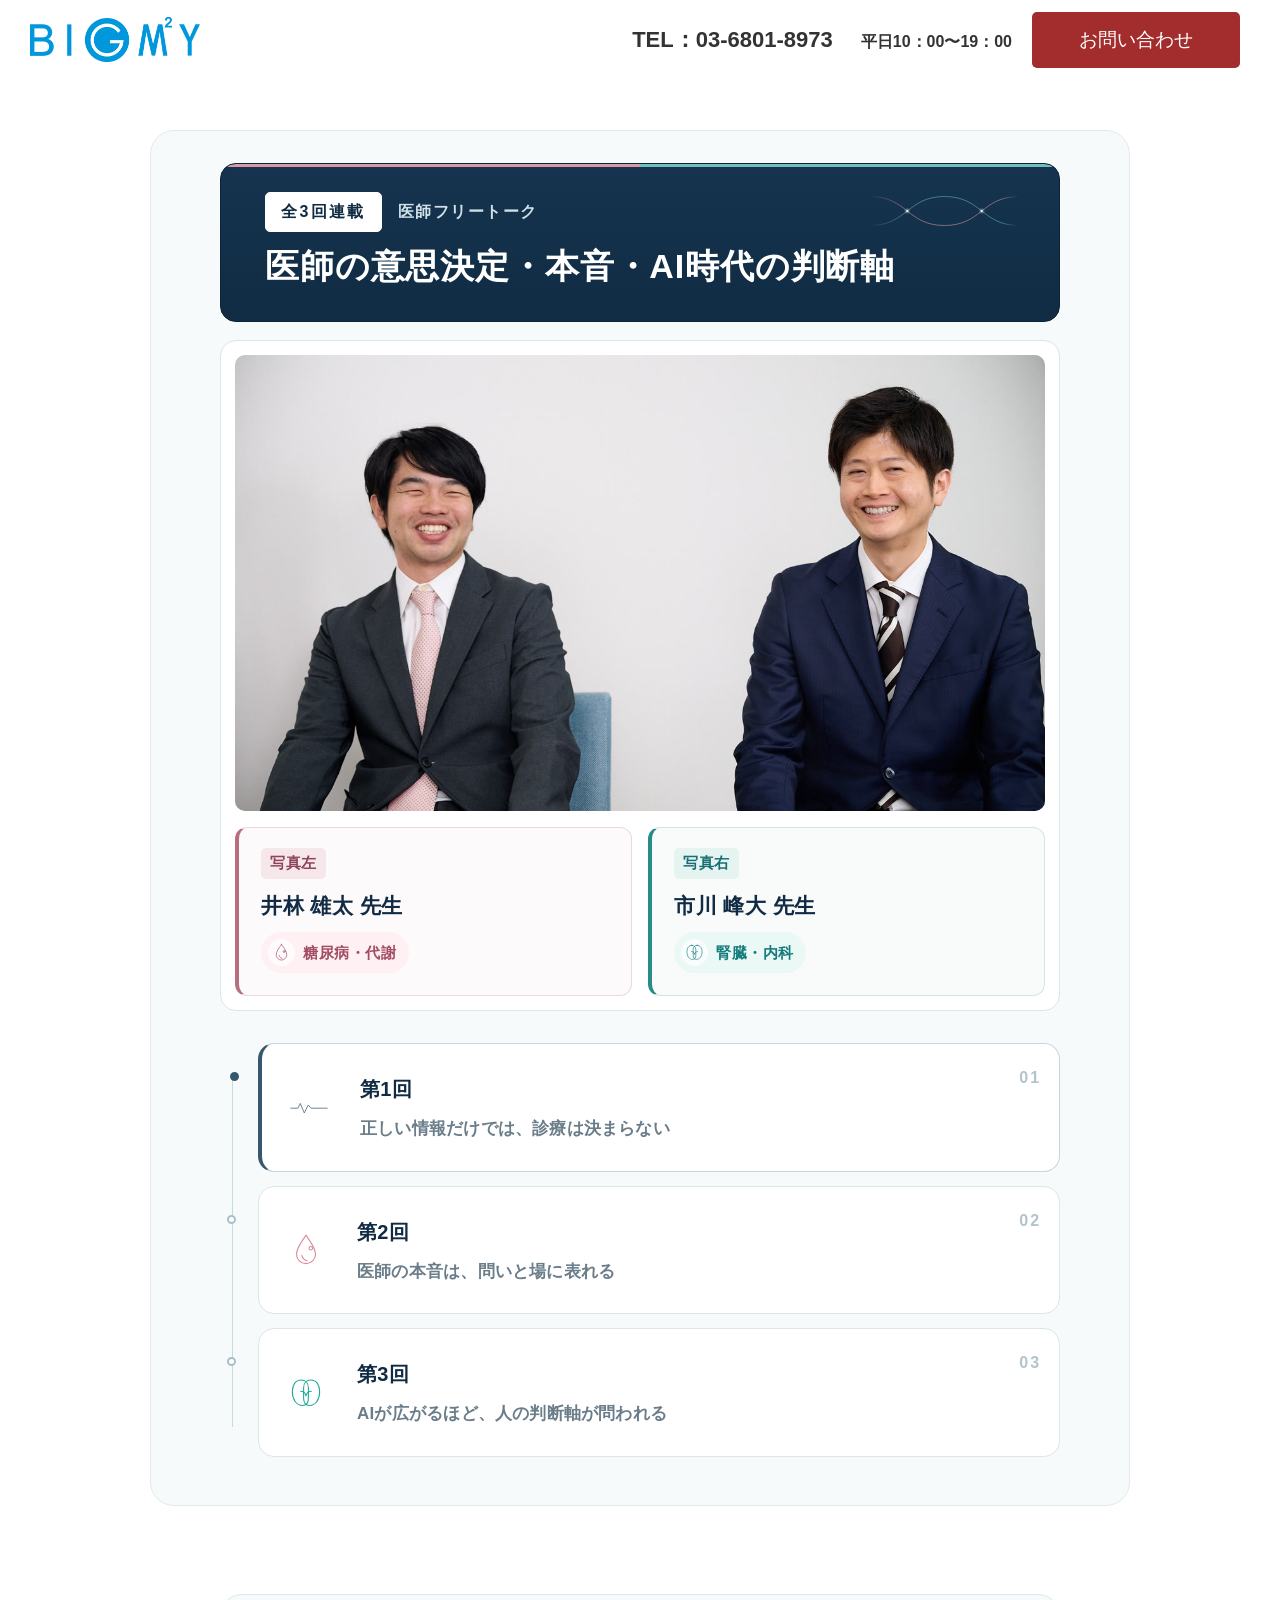
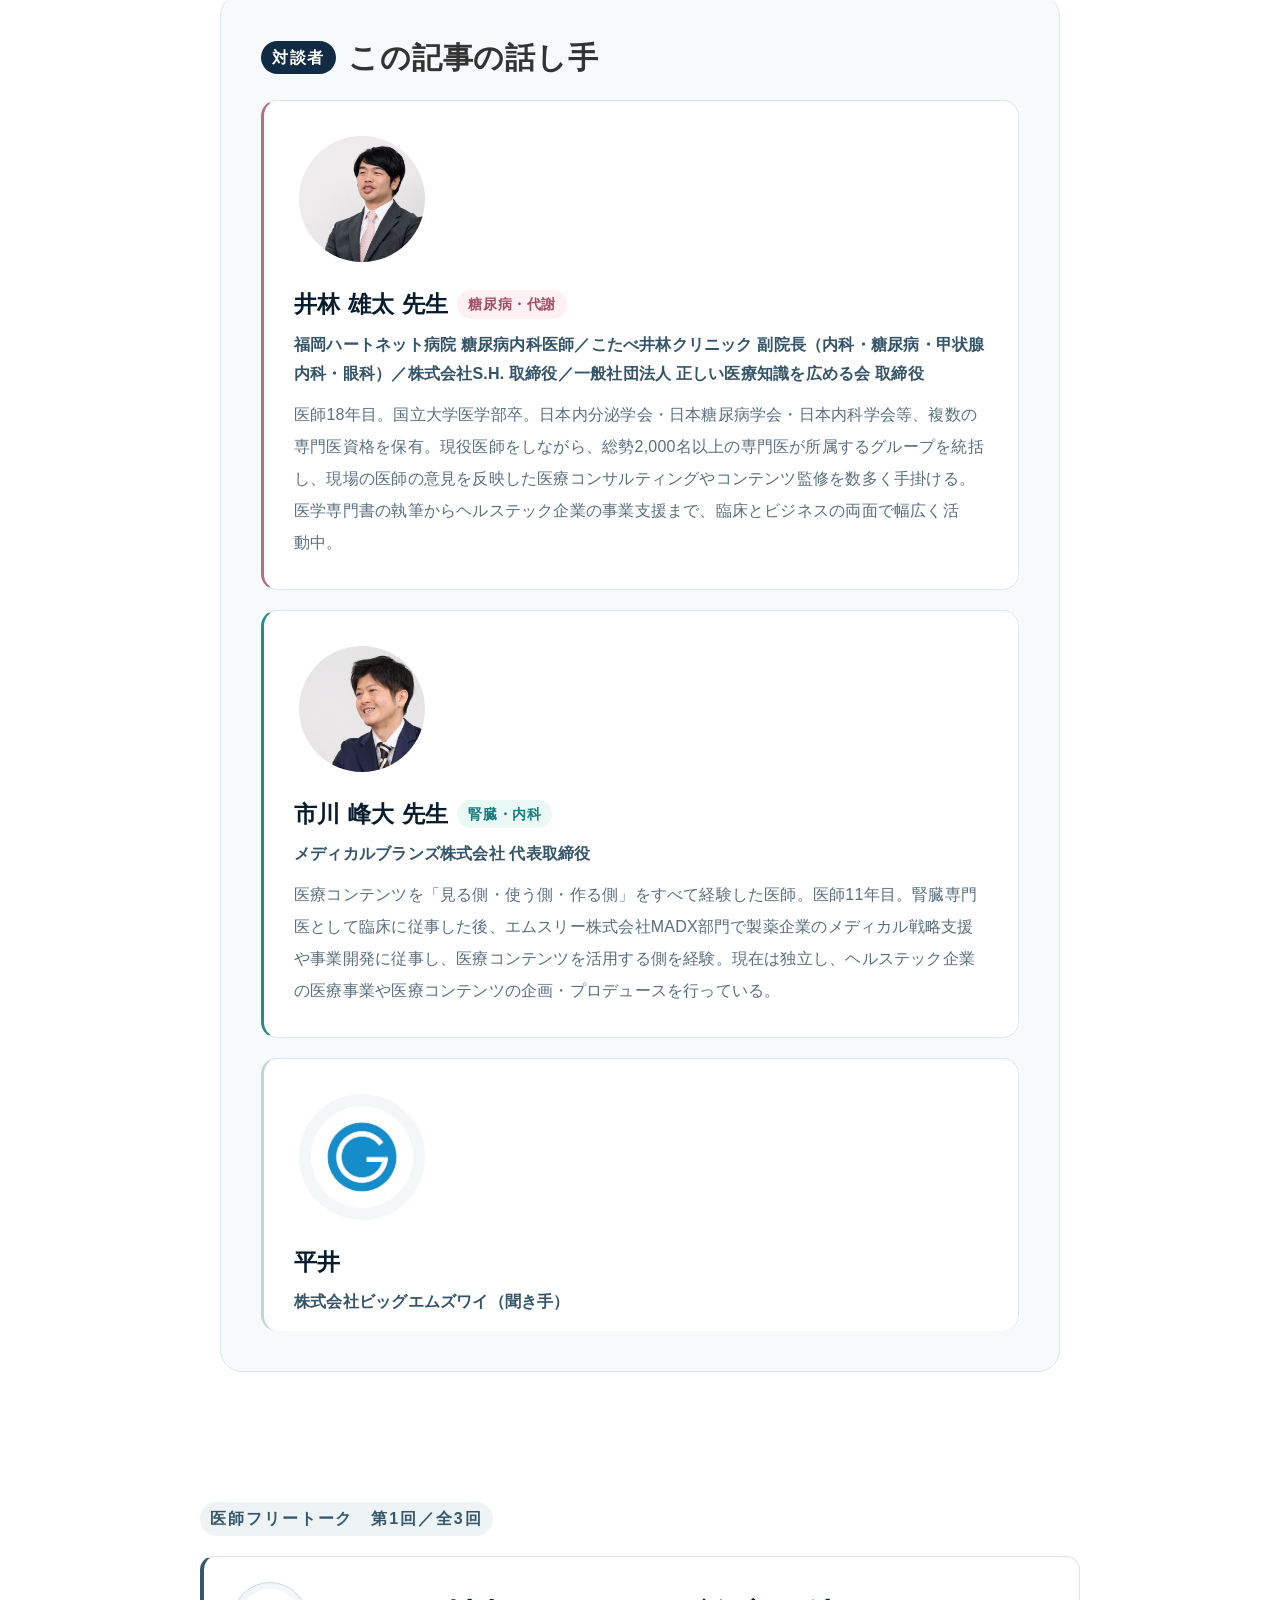
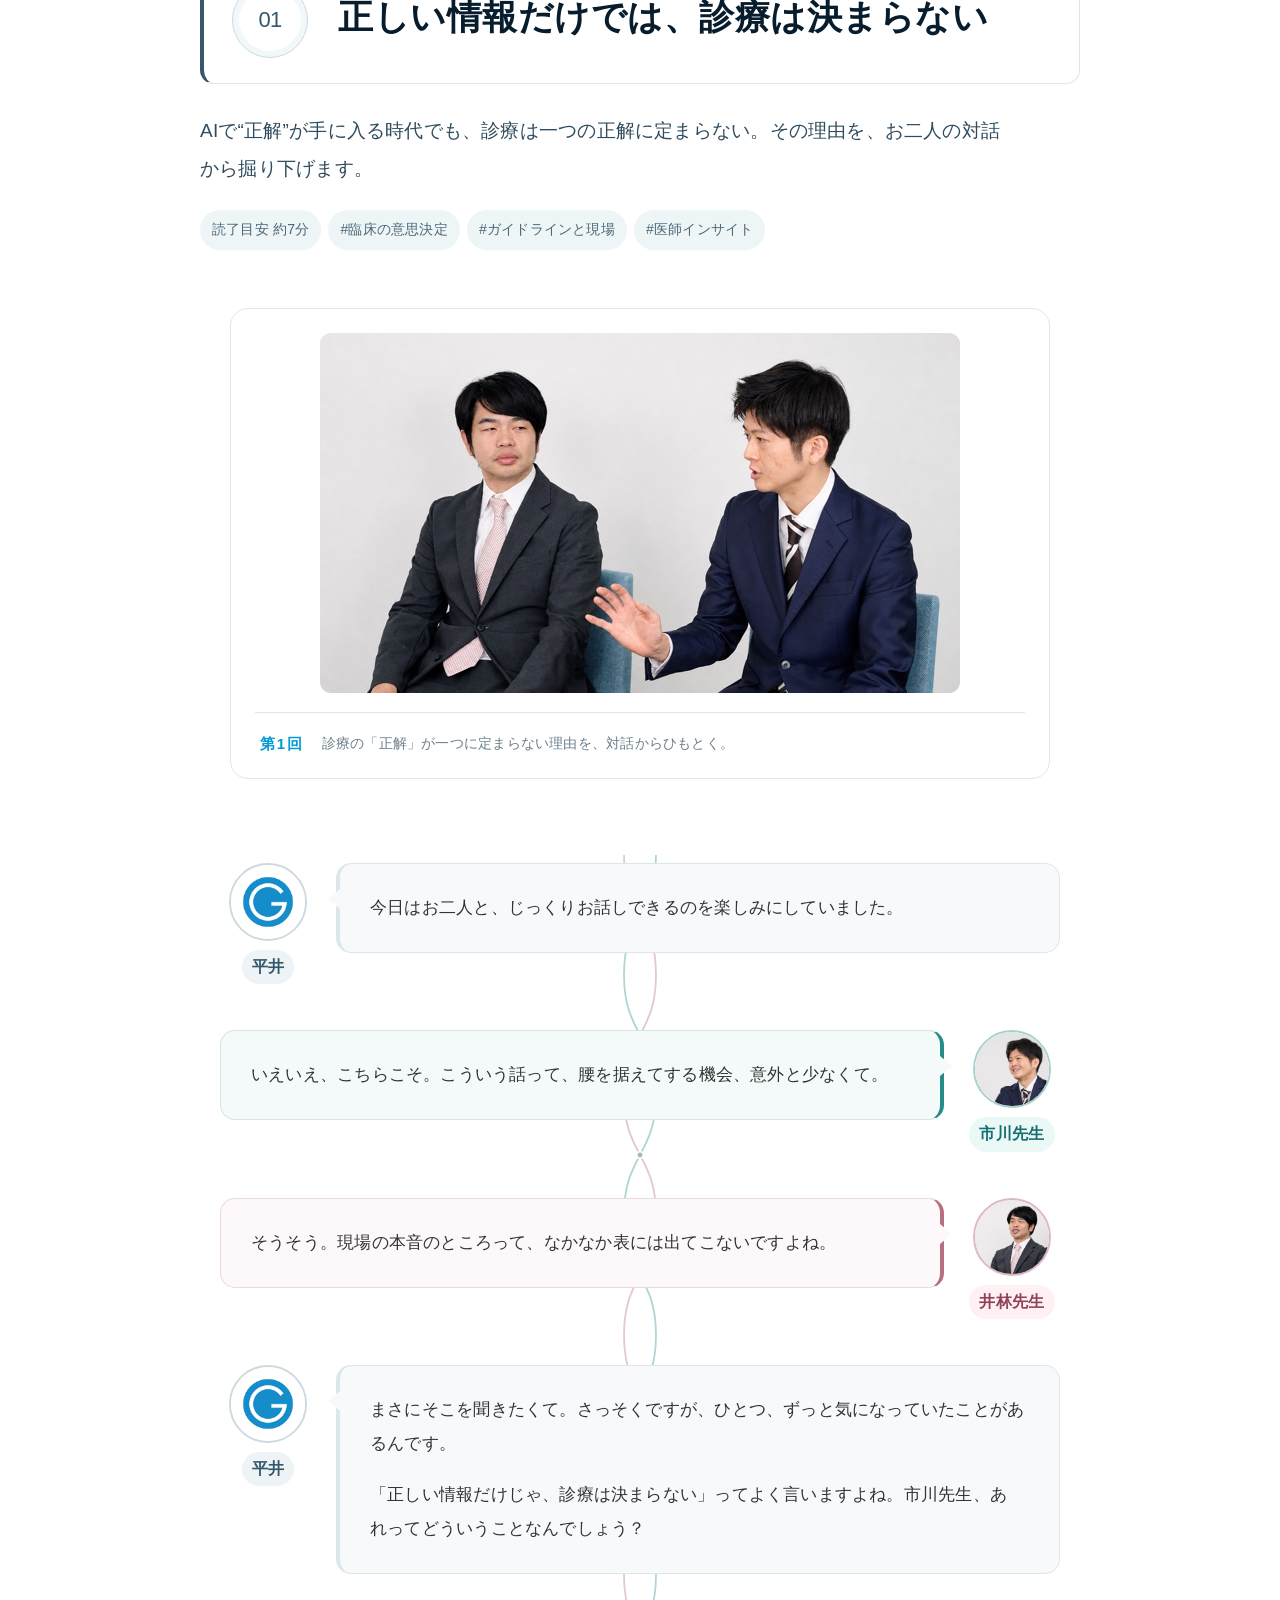
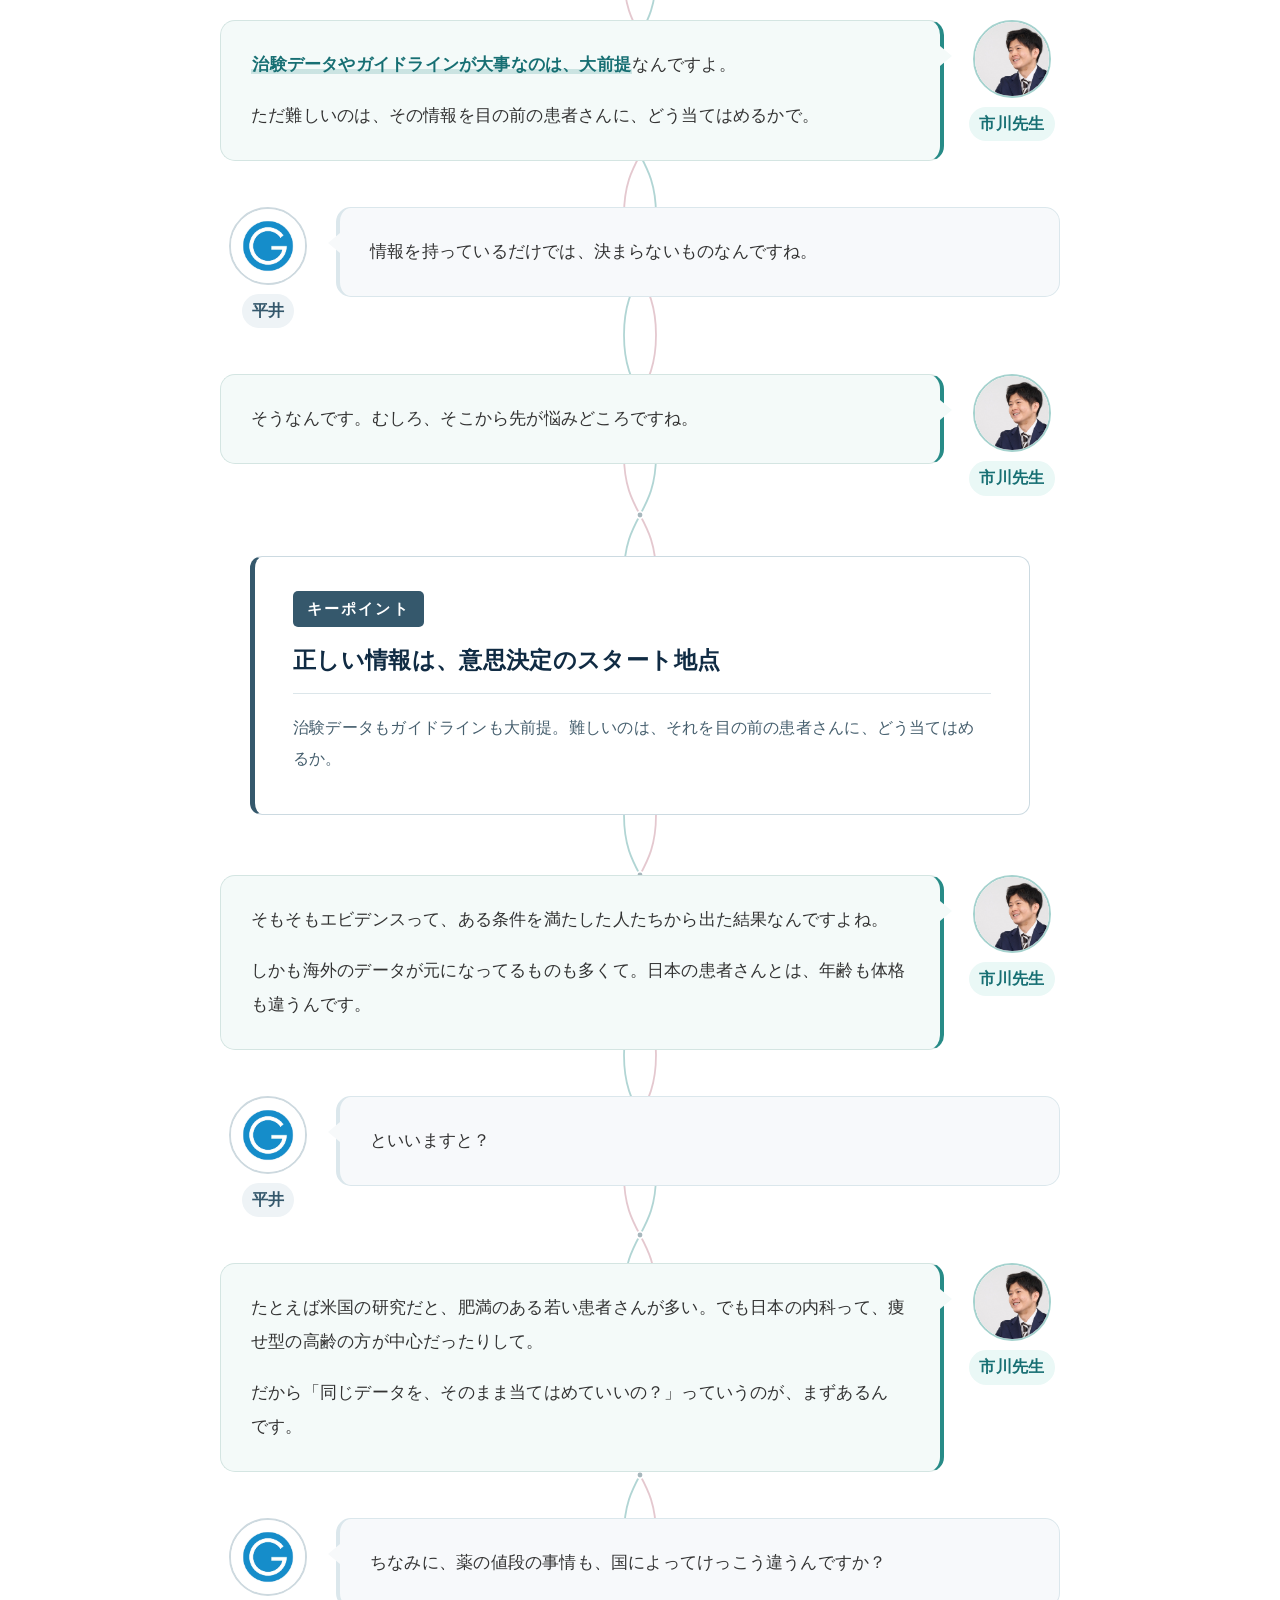
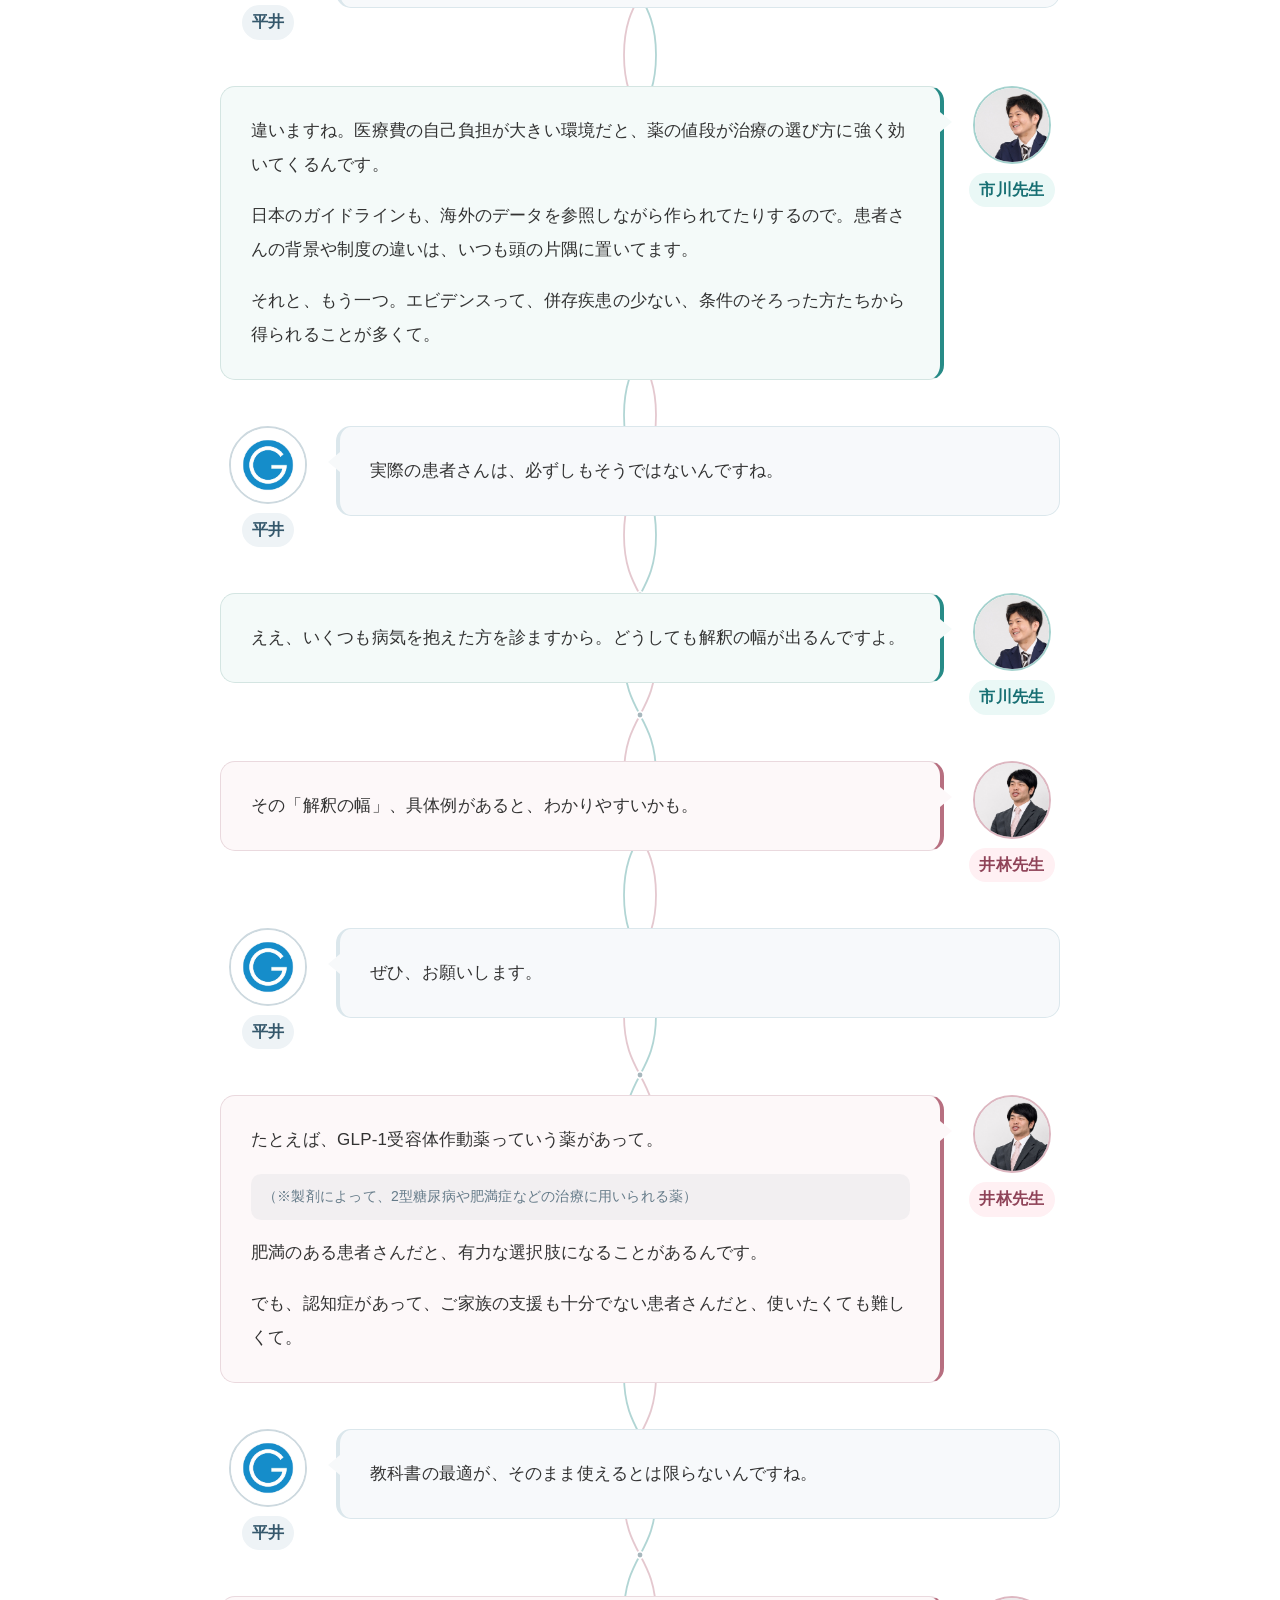
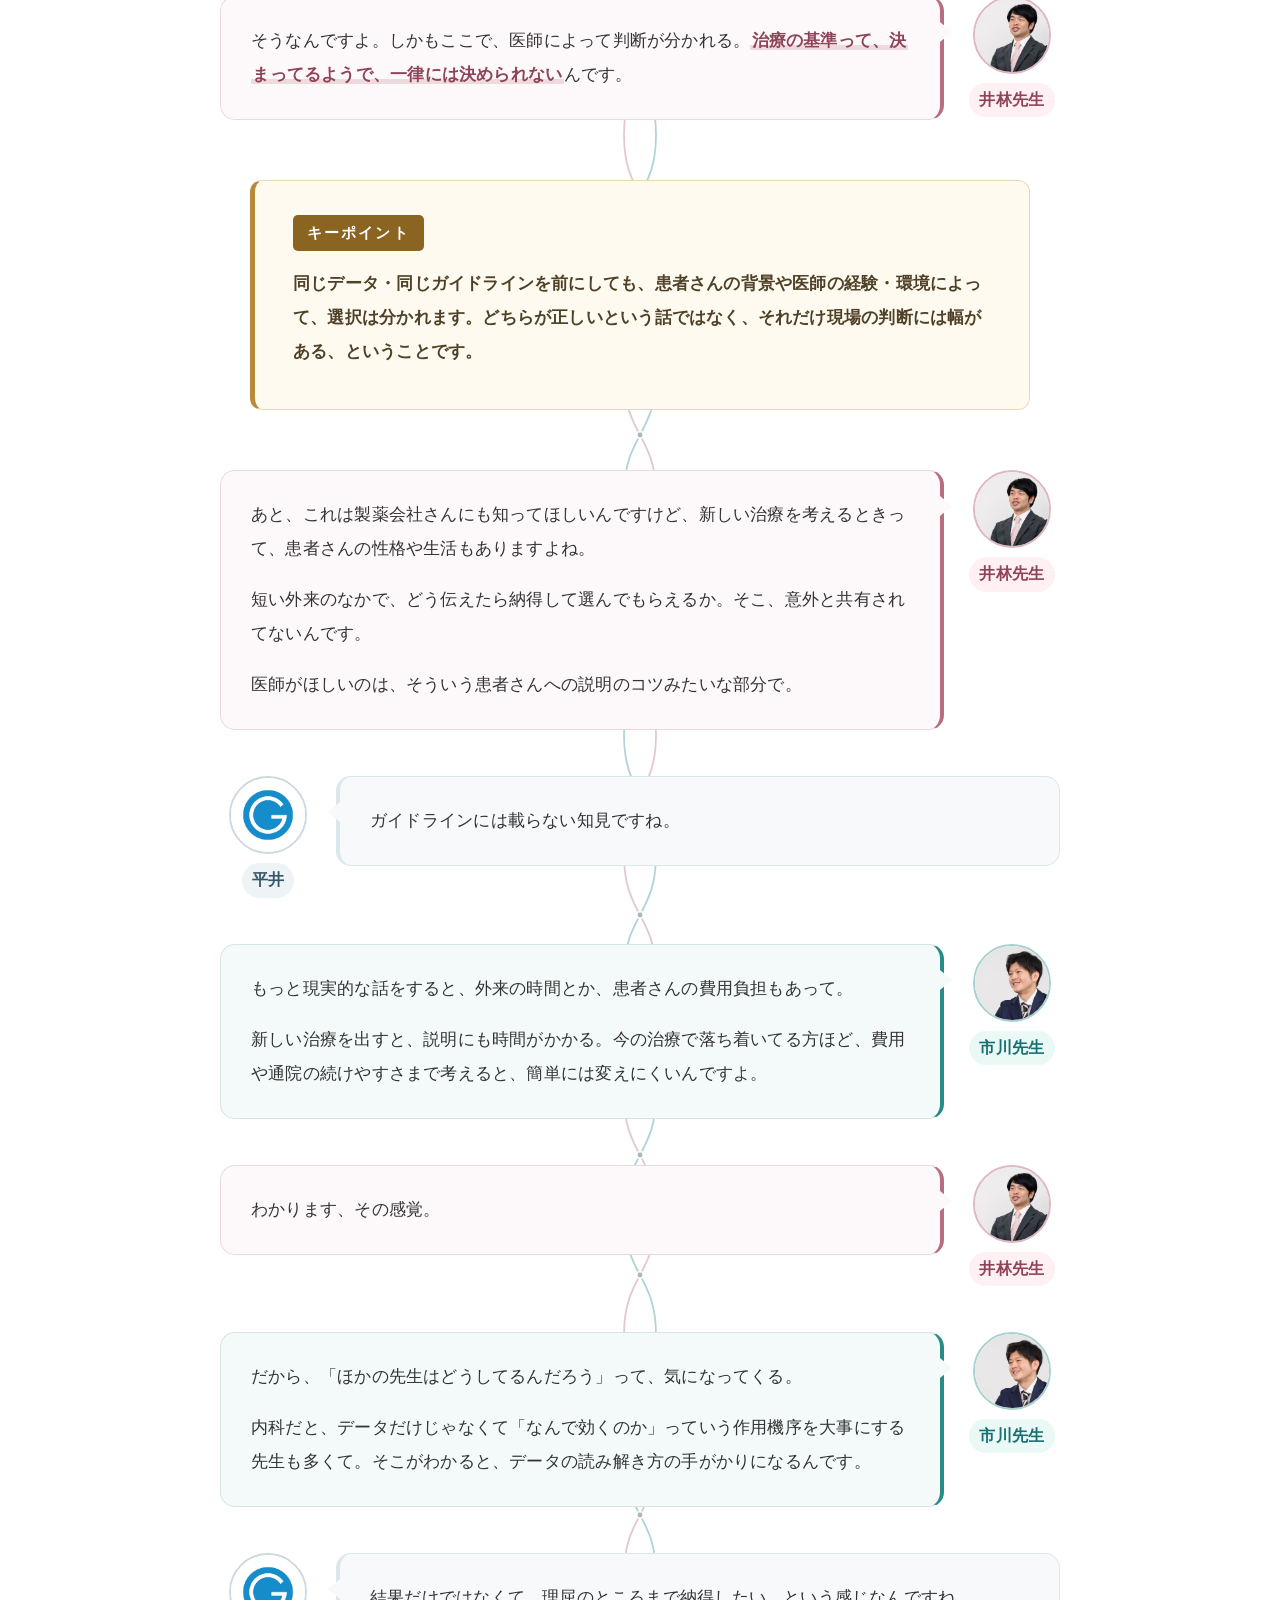
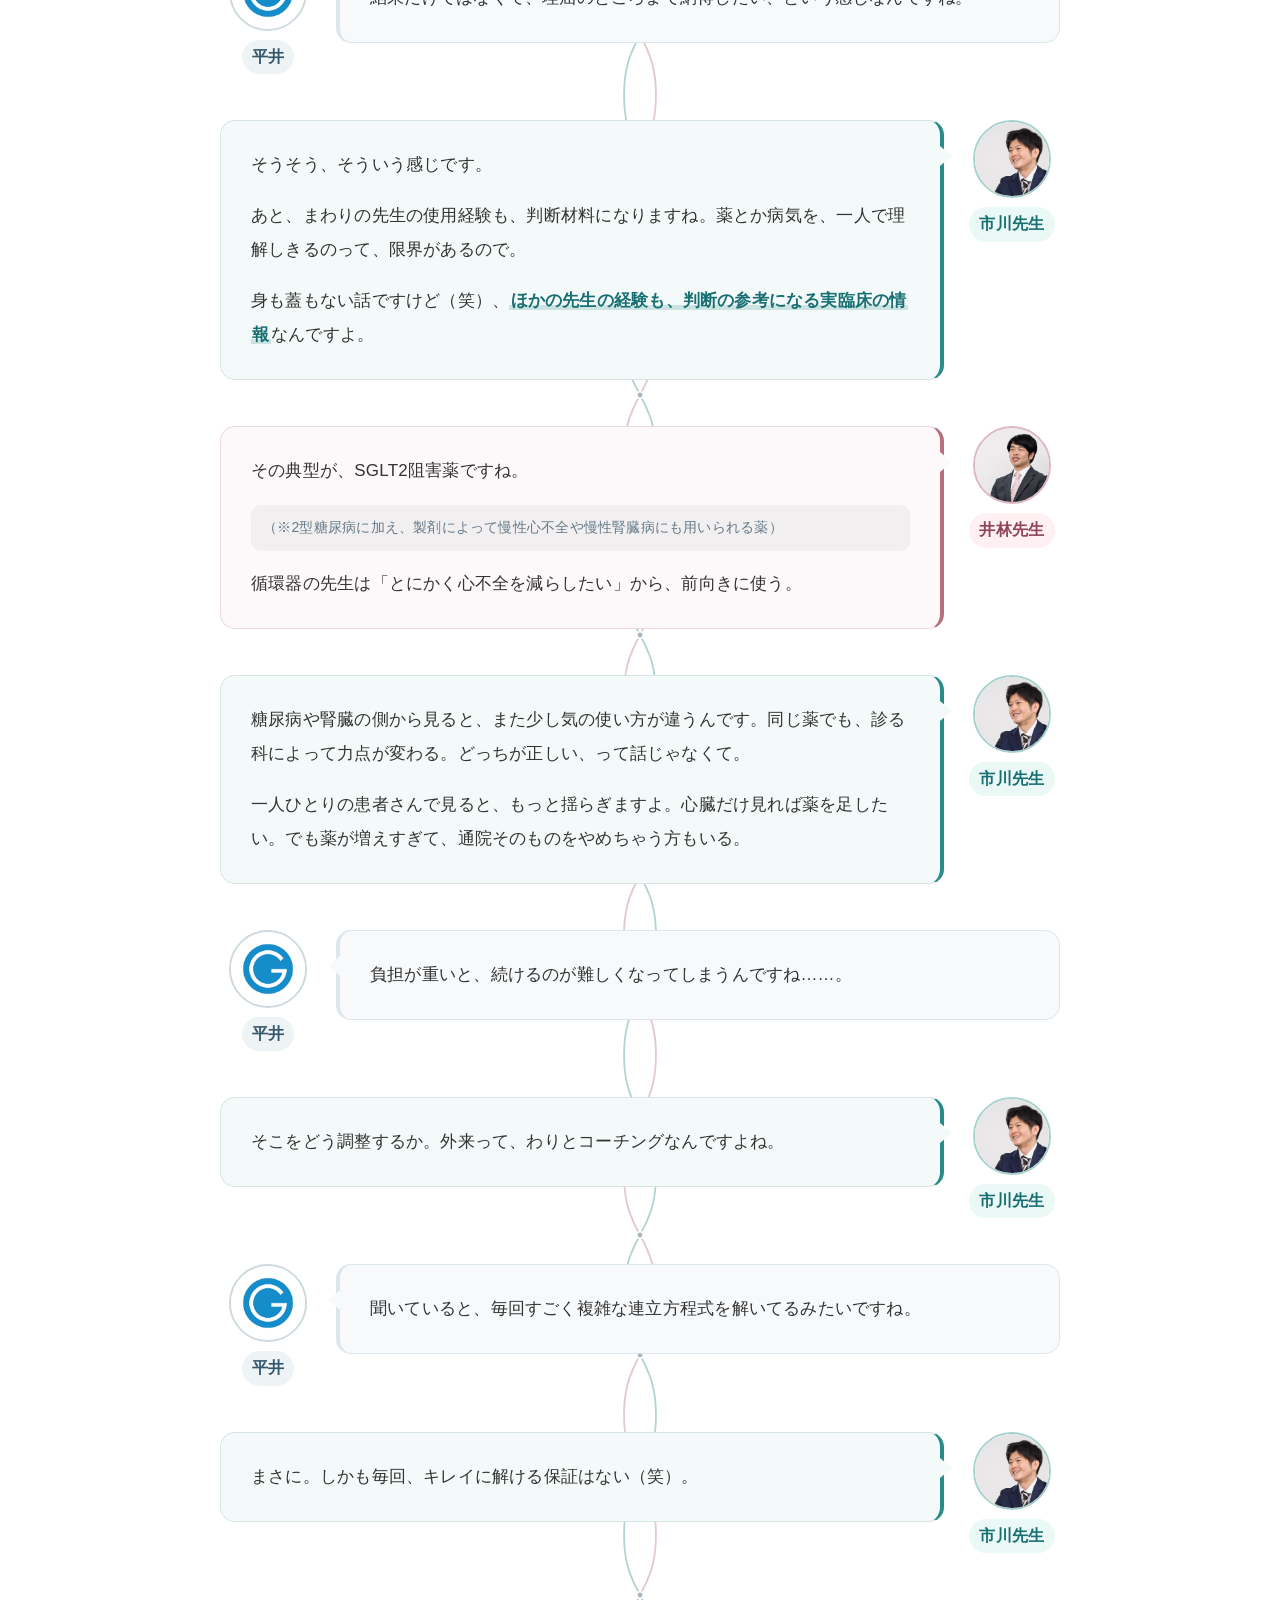
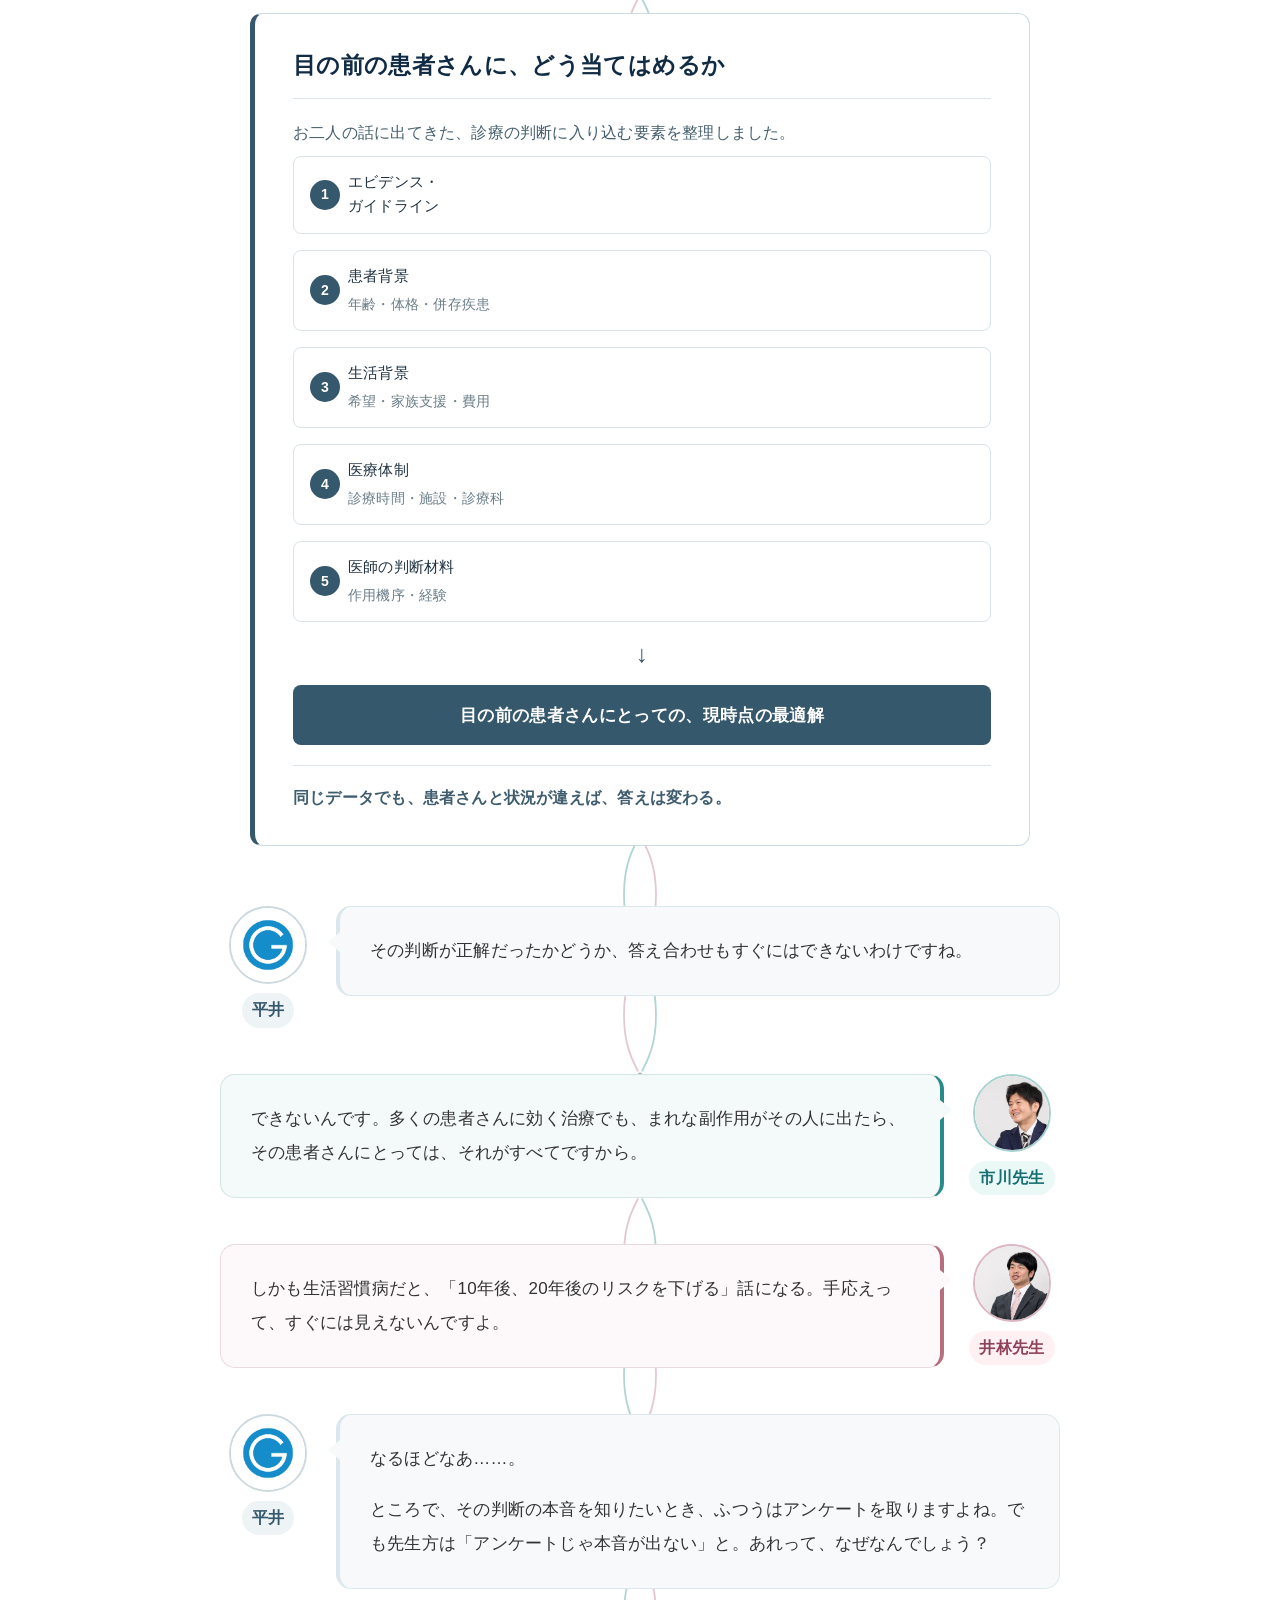
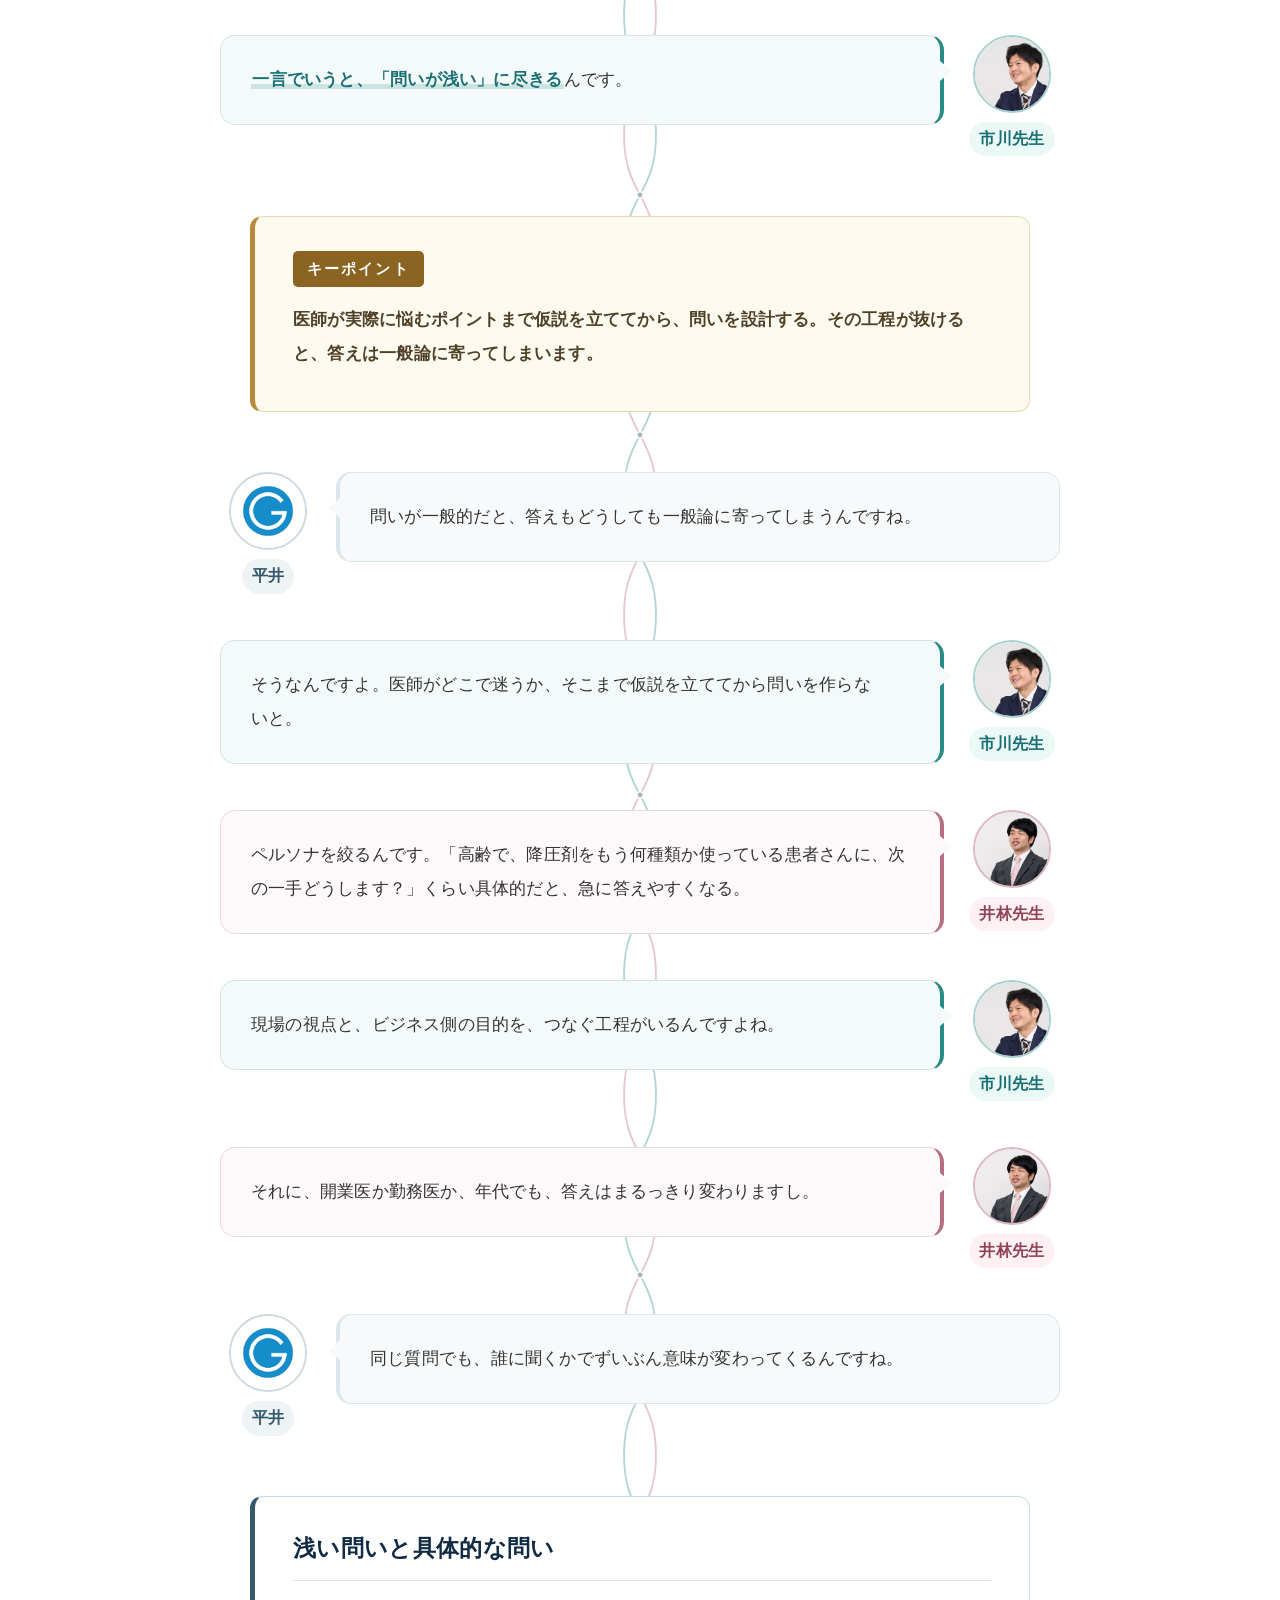
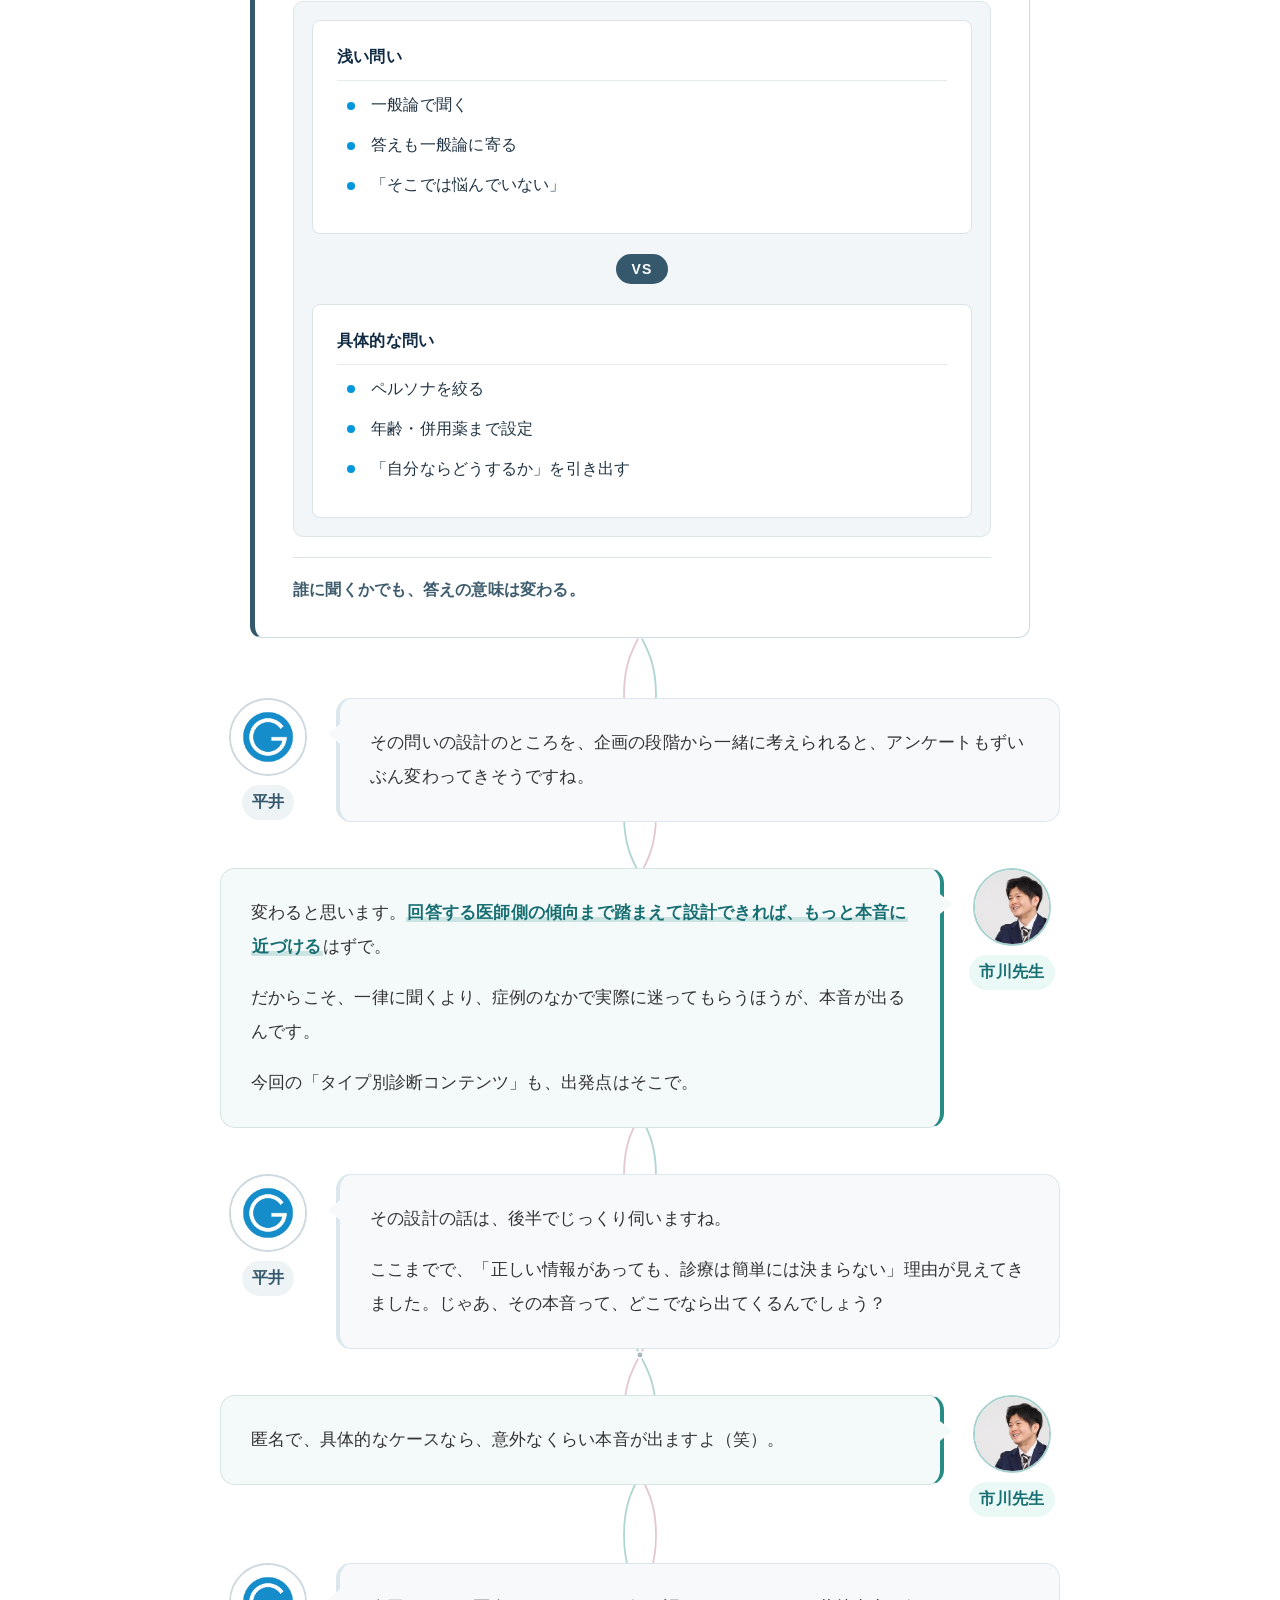
==== commit b124de97: "Balance physician avatar proportions" ====
--- a/index.html
+++ b/index.html
@@ -1479,15 +1479,20 @@
 }
 .ichikawa-avatar-frame>img{
   display:block;
-  width:108%!important;
+  width:104%!important;
   max-width:none!important;
-  height:108%!important;
-  margin:-4% 0 0 -8%;
+  height:104%!important;
+  margin:-2% 0 0 -4%;
   border:0!important;
   border-radius:0!important;
   object-fit:cover;
   box-shadow:none!important;
   transform:none!important;
+}
+.talk-speaker>.ichikawa-avatar-frame>img{
+  width:103%!important;
+  height:103%!important;
+  margin:-1.5% 0 0 -3%;
 }
 .speaker-profile>.ichikawa-avatar-frame{width:136px;height:136px;border:5px solid #fff}
 .talk-speaker>.ichikawa-avatar-frame{width:78px;height:78px;border:2px solid #a5d2ce}
@@ -1502,6 +1507,9 @@
   .speaker-profile>.ichikawa-avatar-frame{width:118px;height:118px}
   .talk-speaker>.ichikawa-avatar-frame{width:64px;height:64px}
   .recap-comment>.ichikawa-avatar-frame{width:72px;height:72px}
+}
+@media only screen and (max-width:600px){
+  .talk-speaker>.ichikawa-avatar-frame{width:54px;height:54px}
 }
 @media only screen and (max-width:420px){
   .recap-comment>.ichikawa-avatar-frame{width:60px;height:60px}
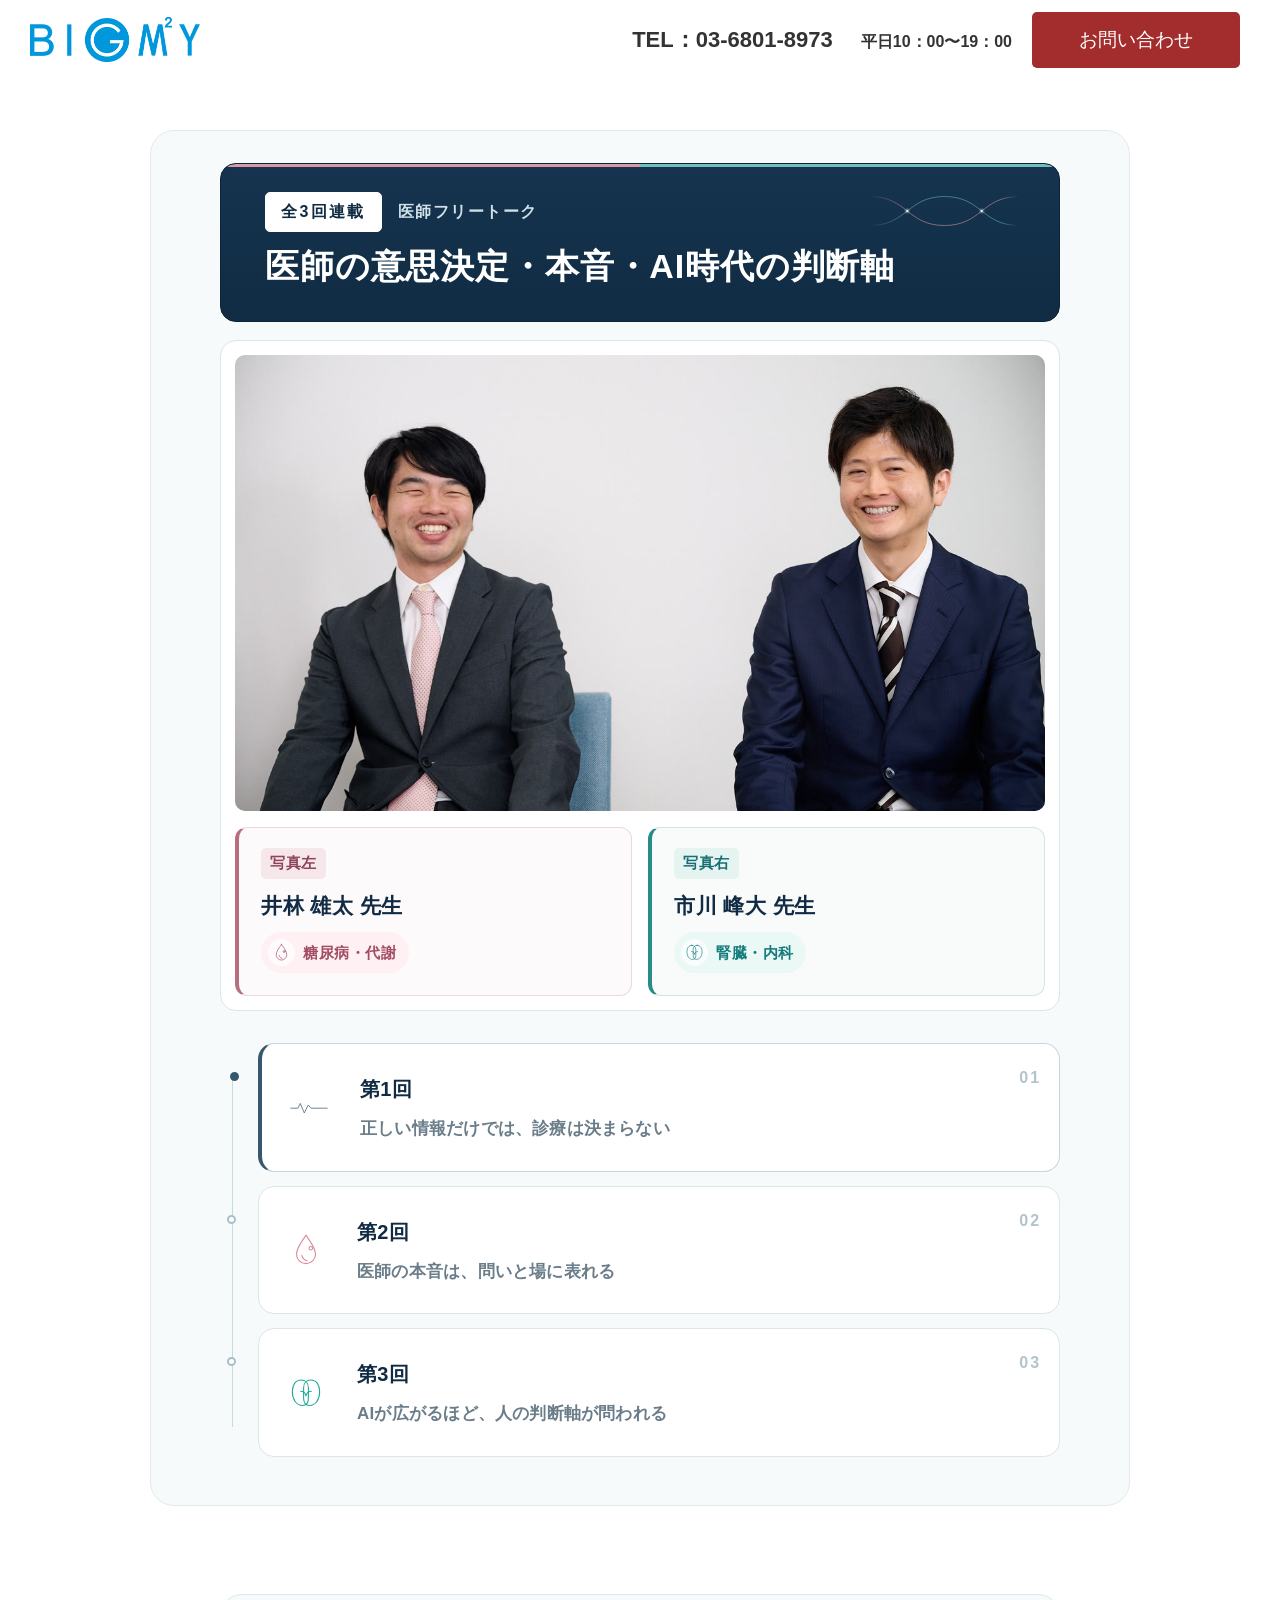
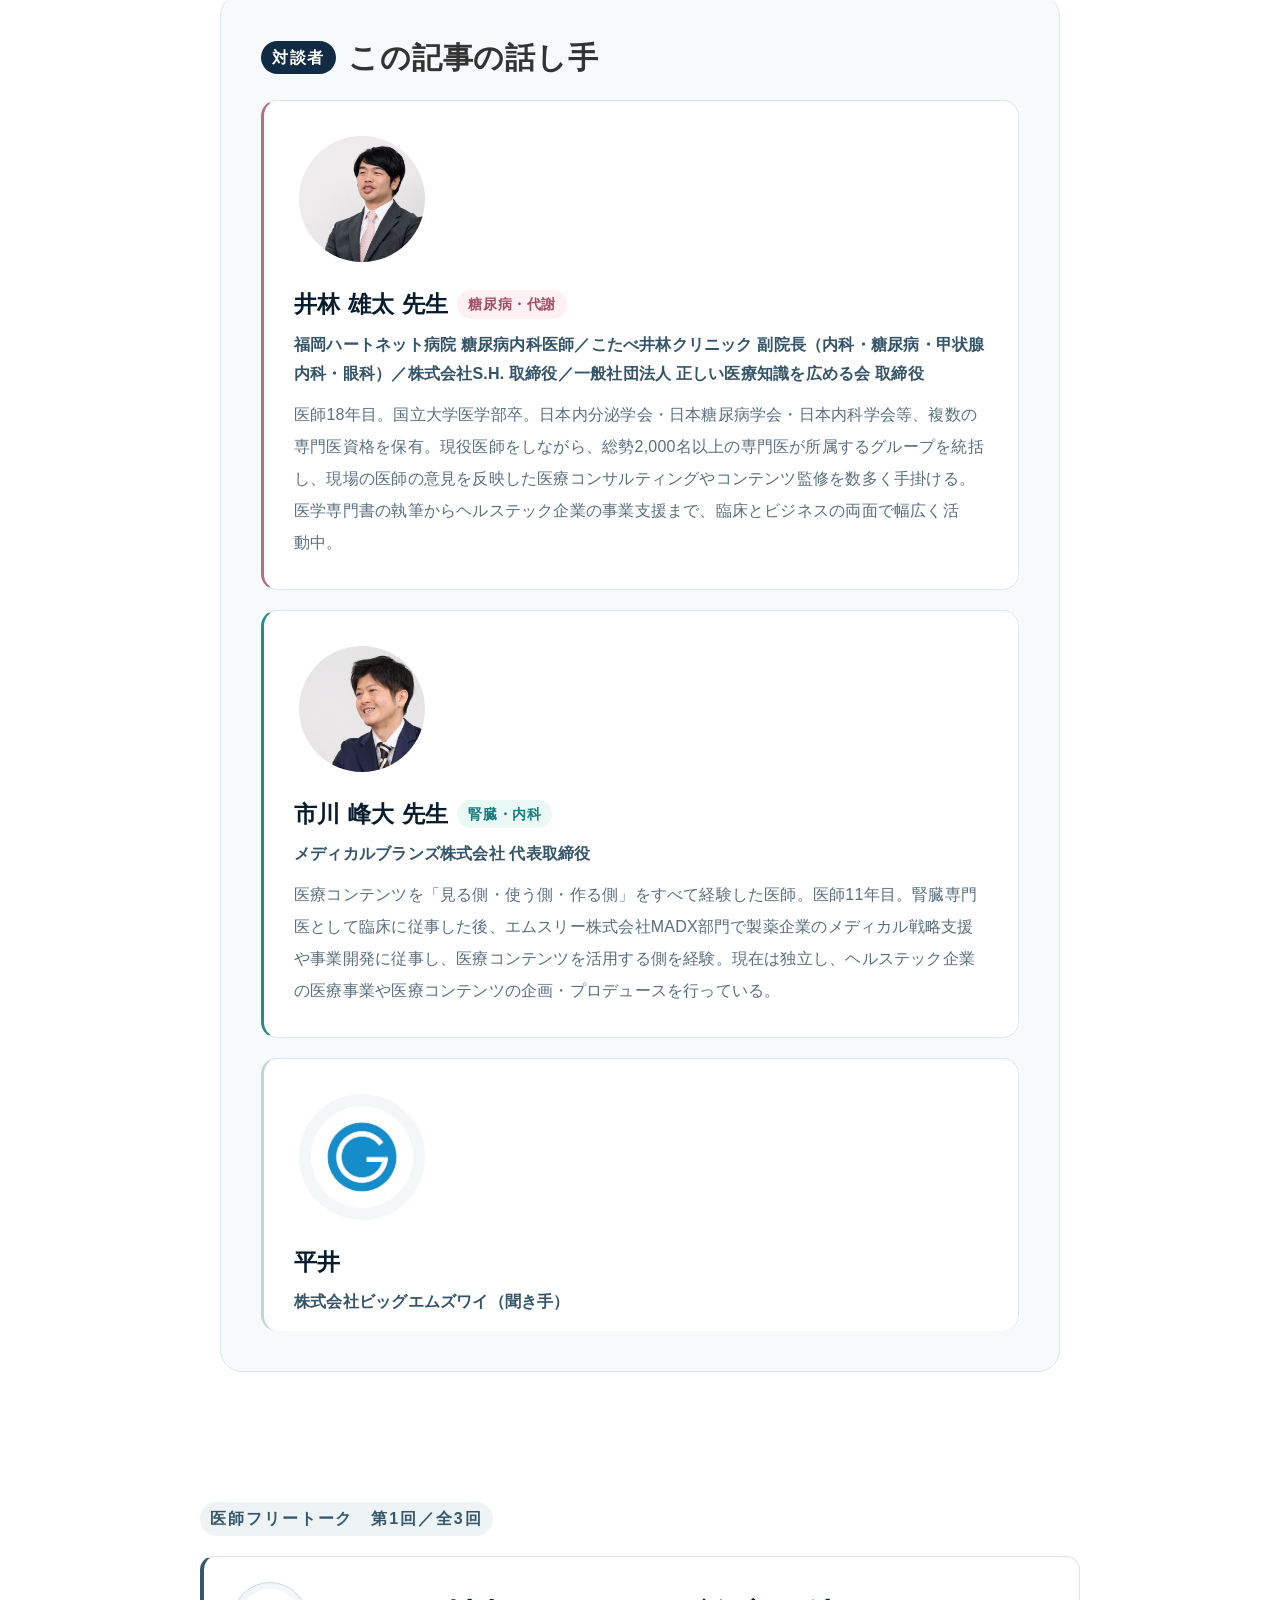
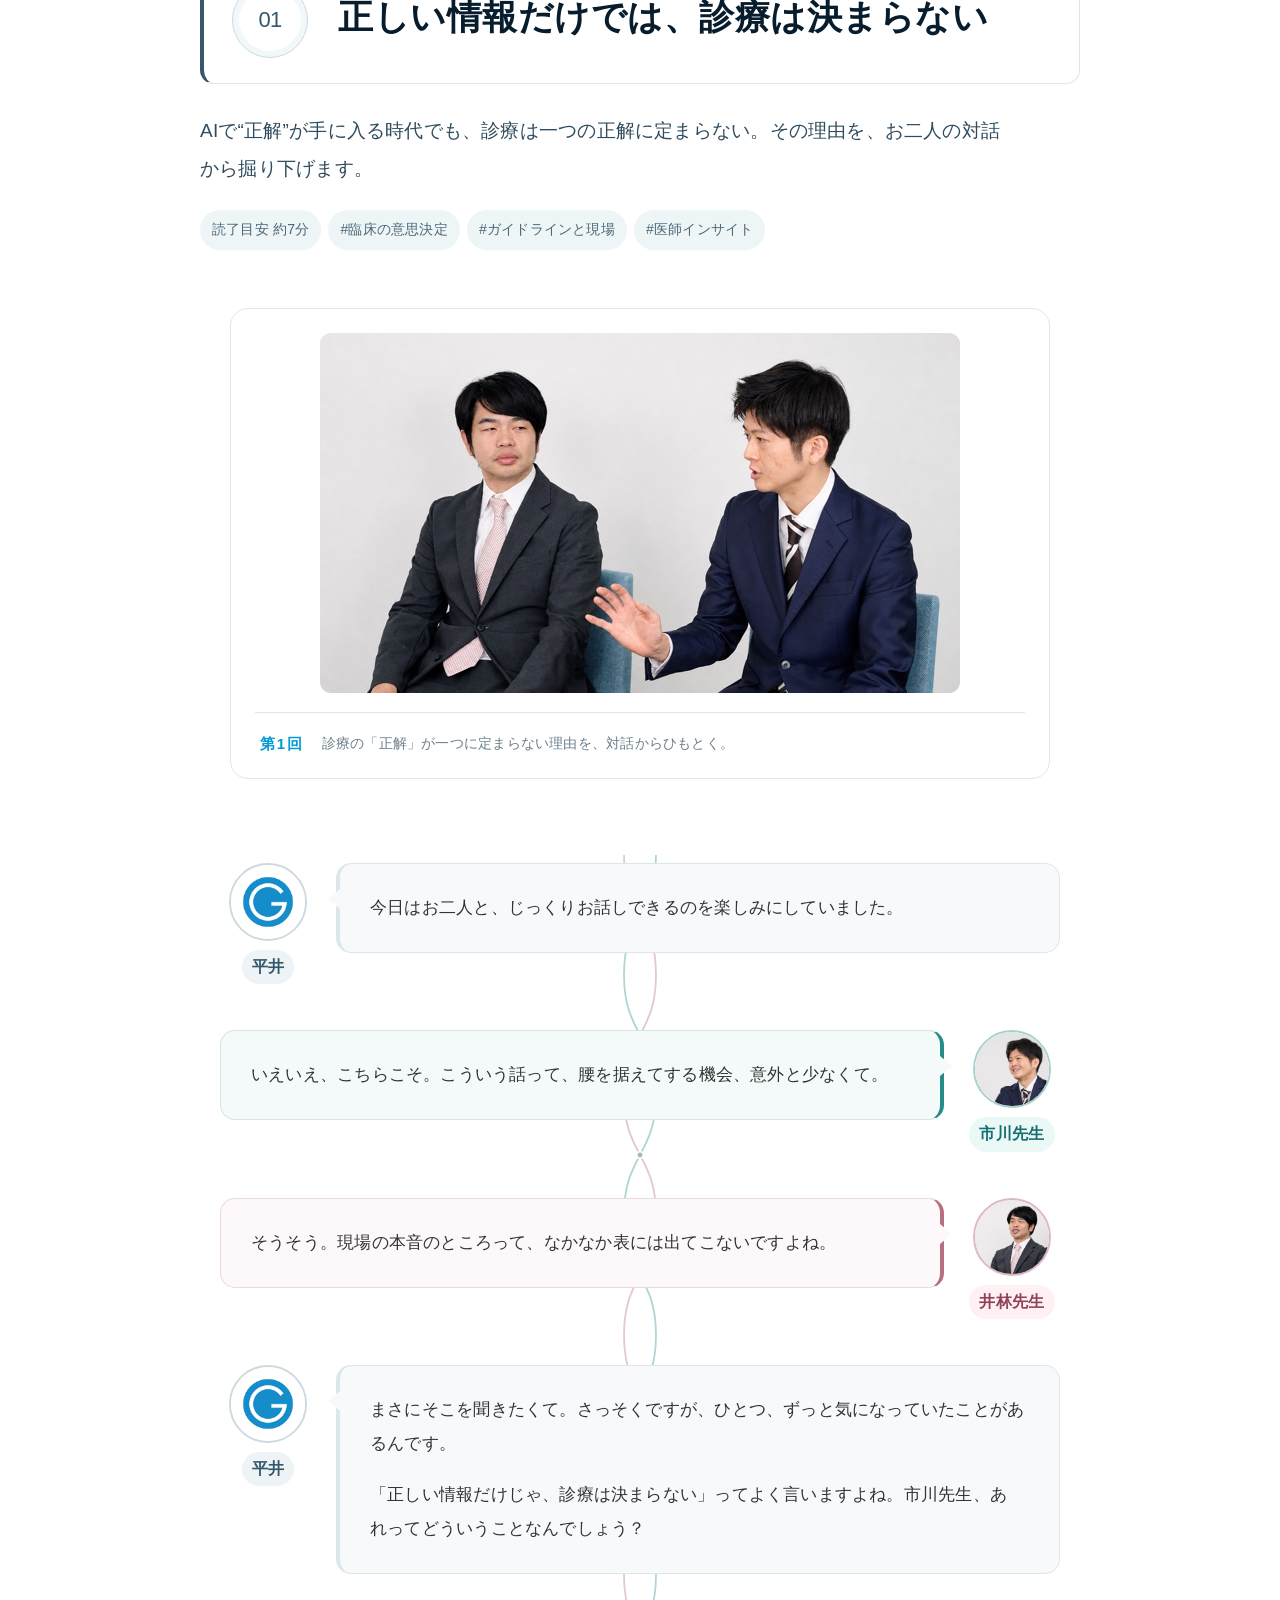
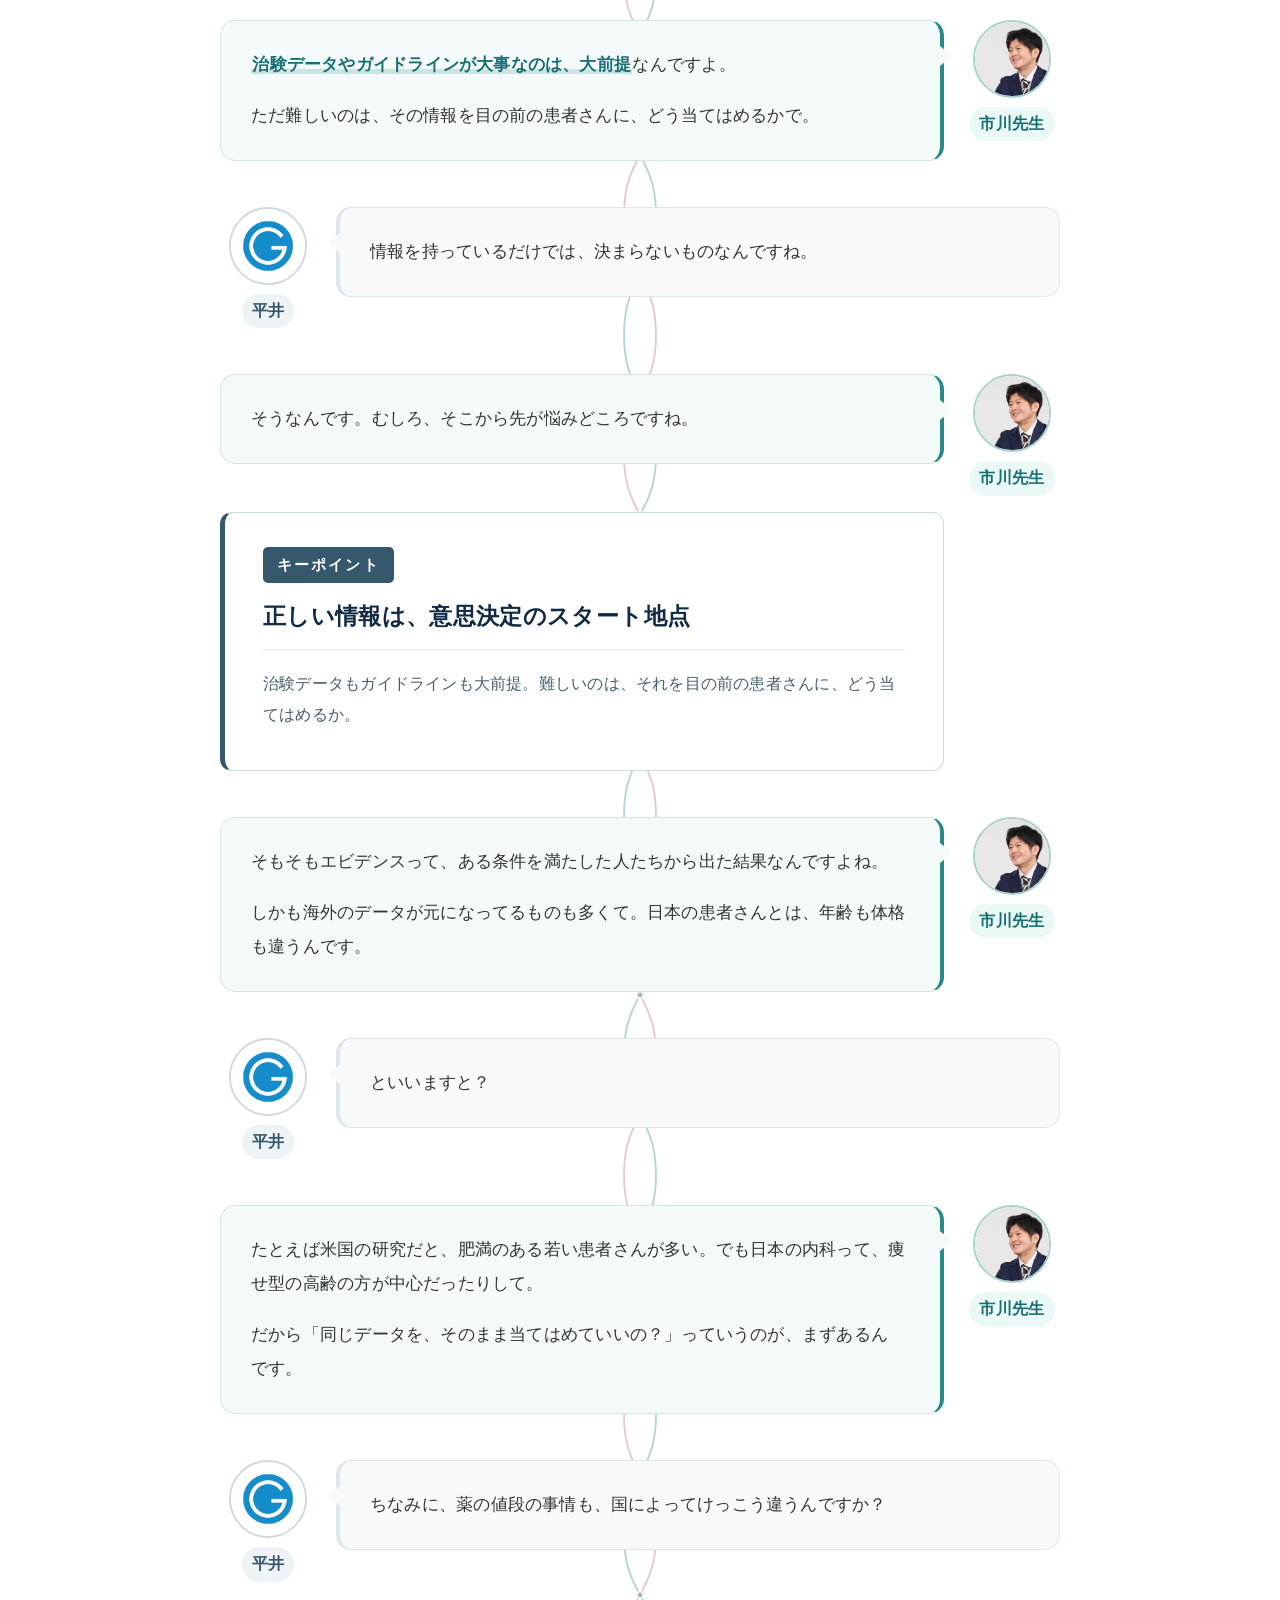
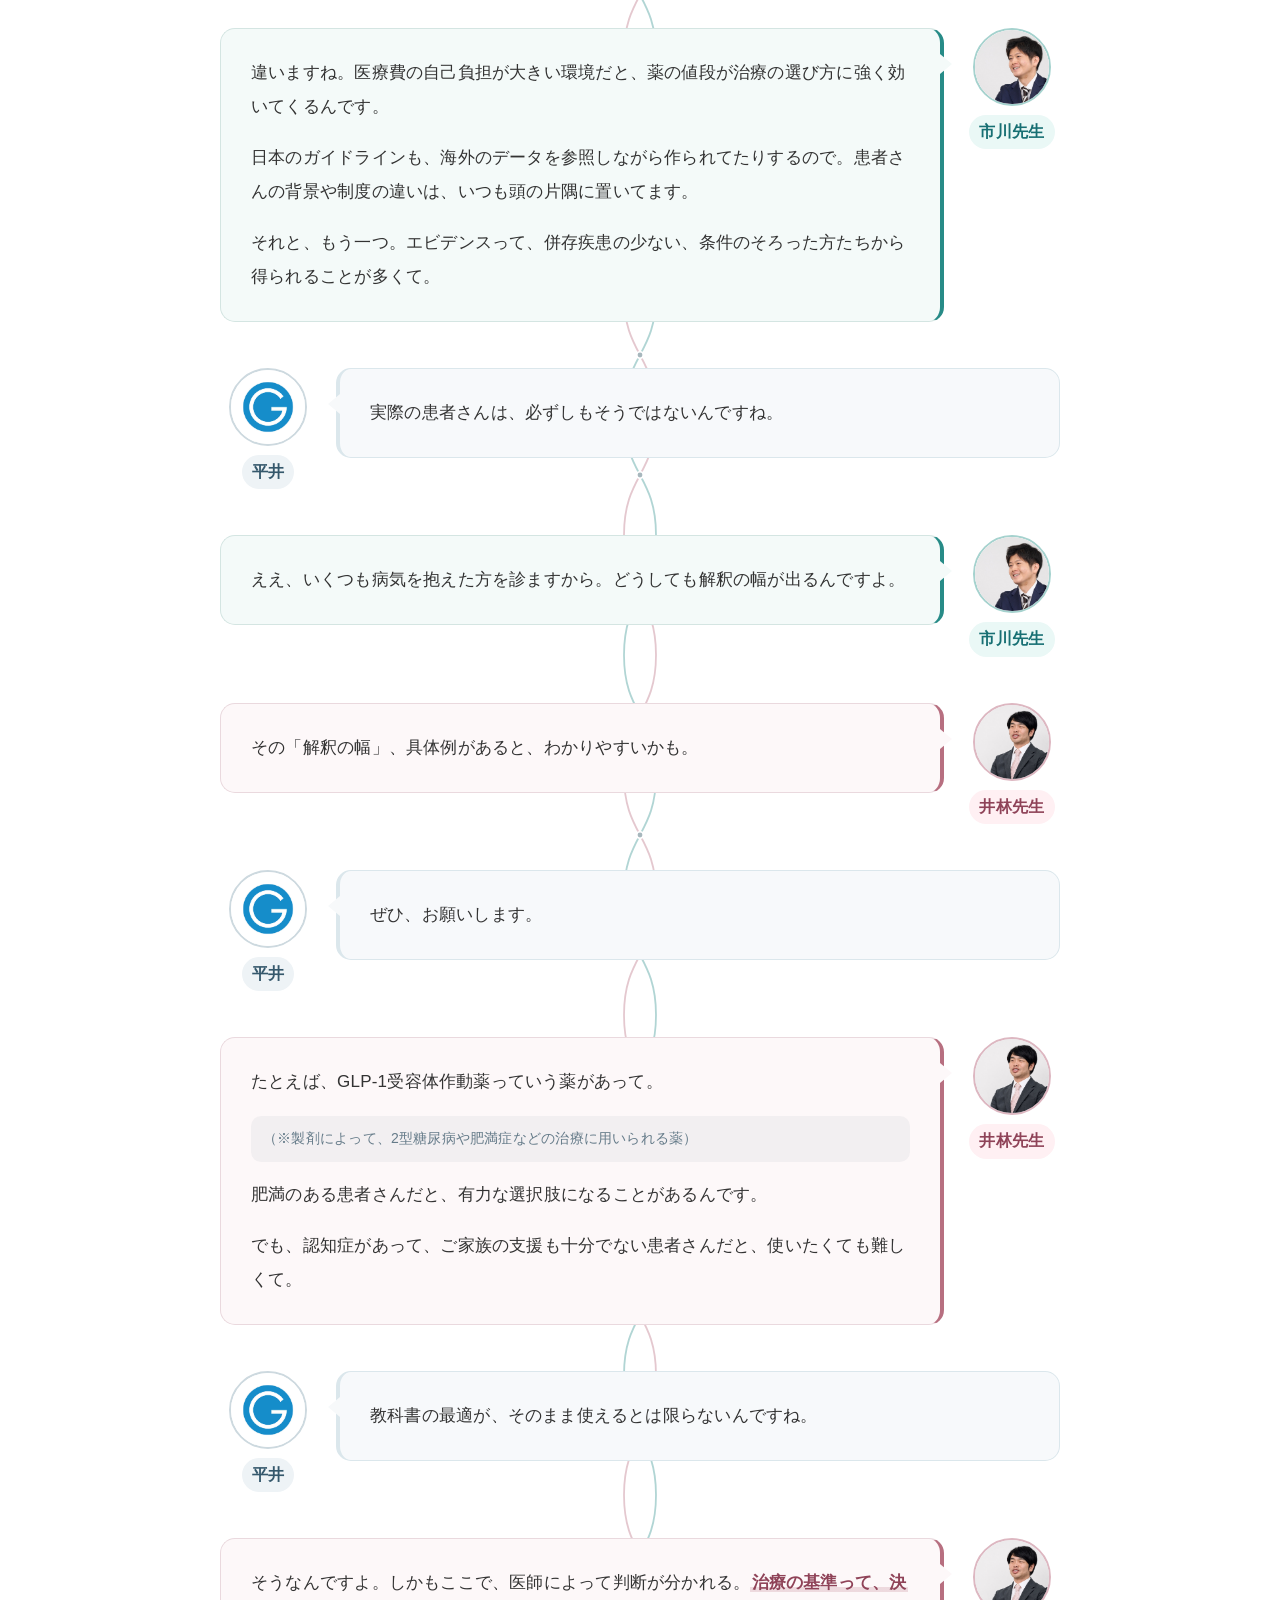
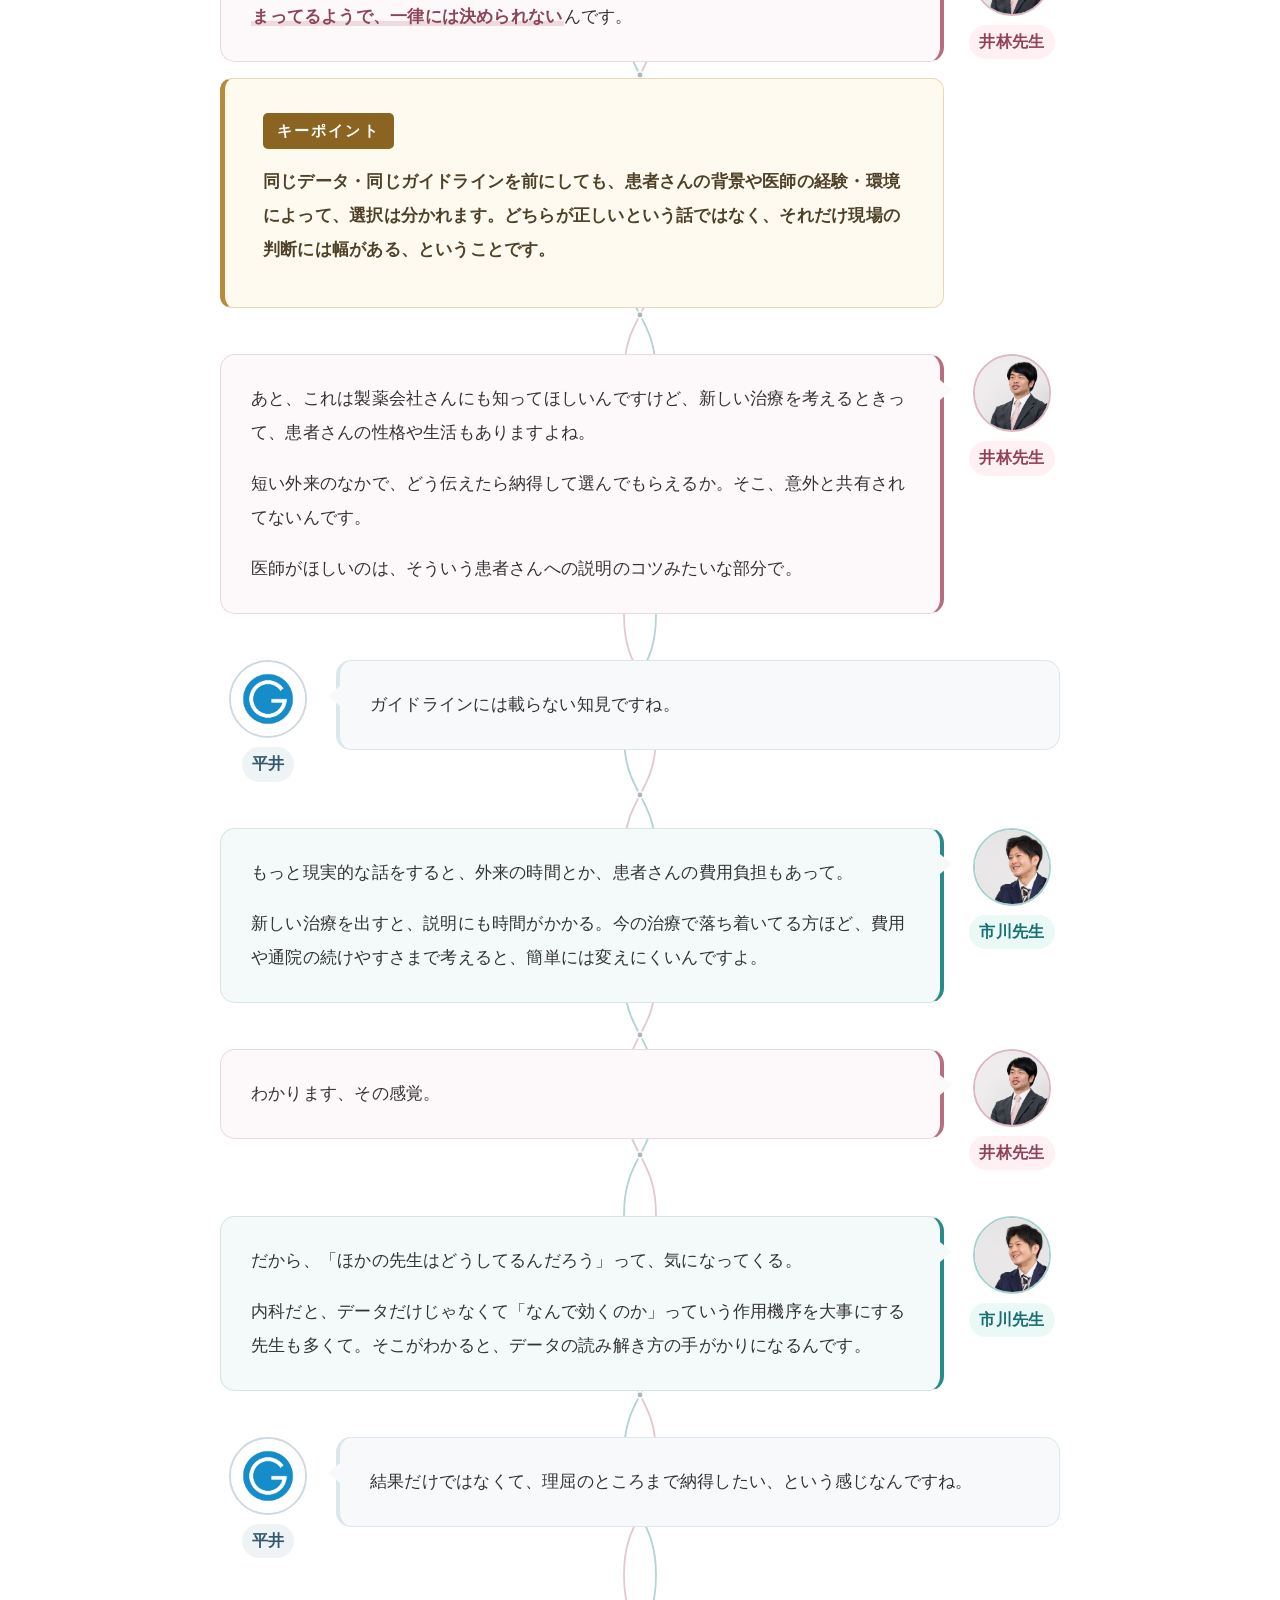
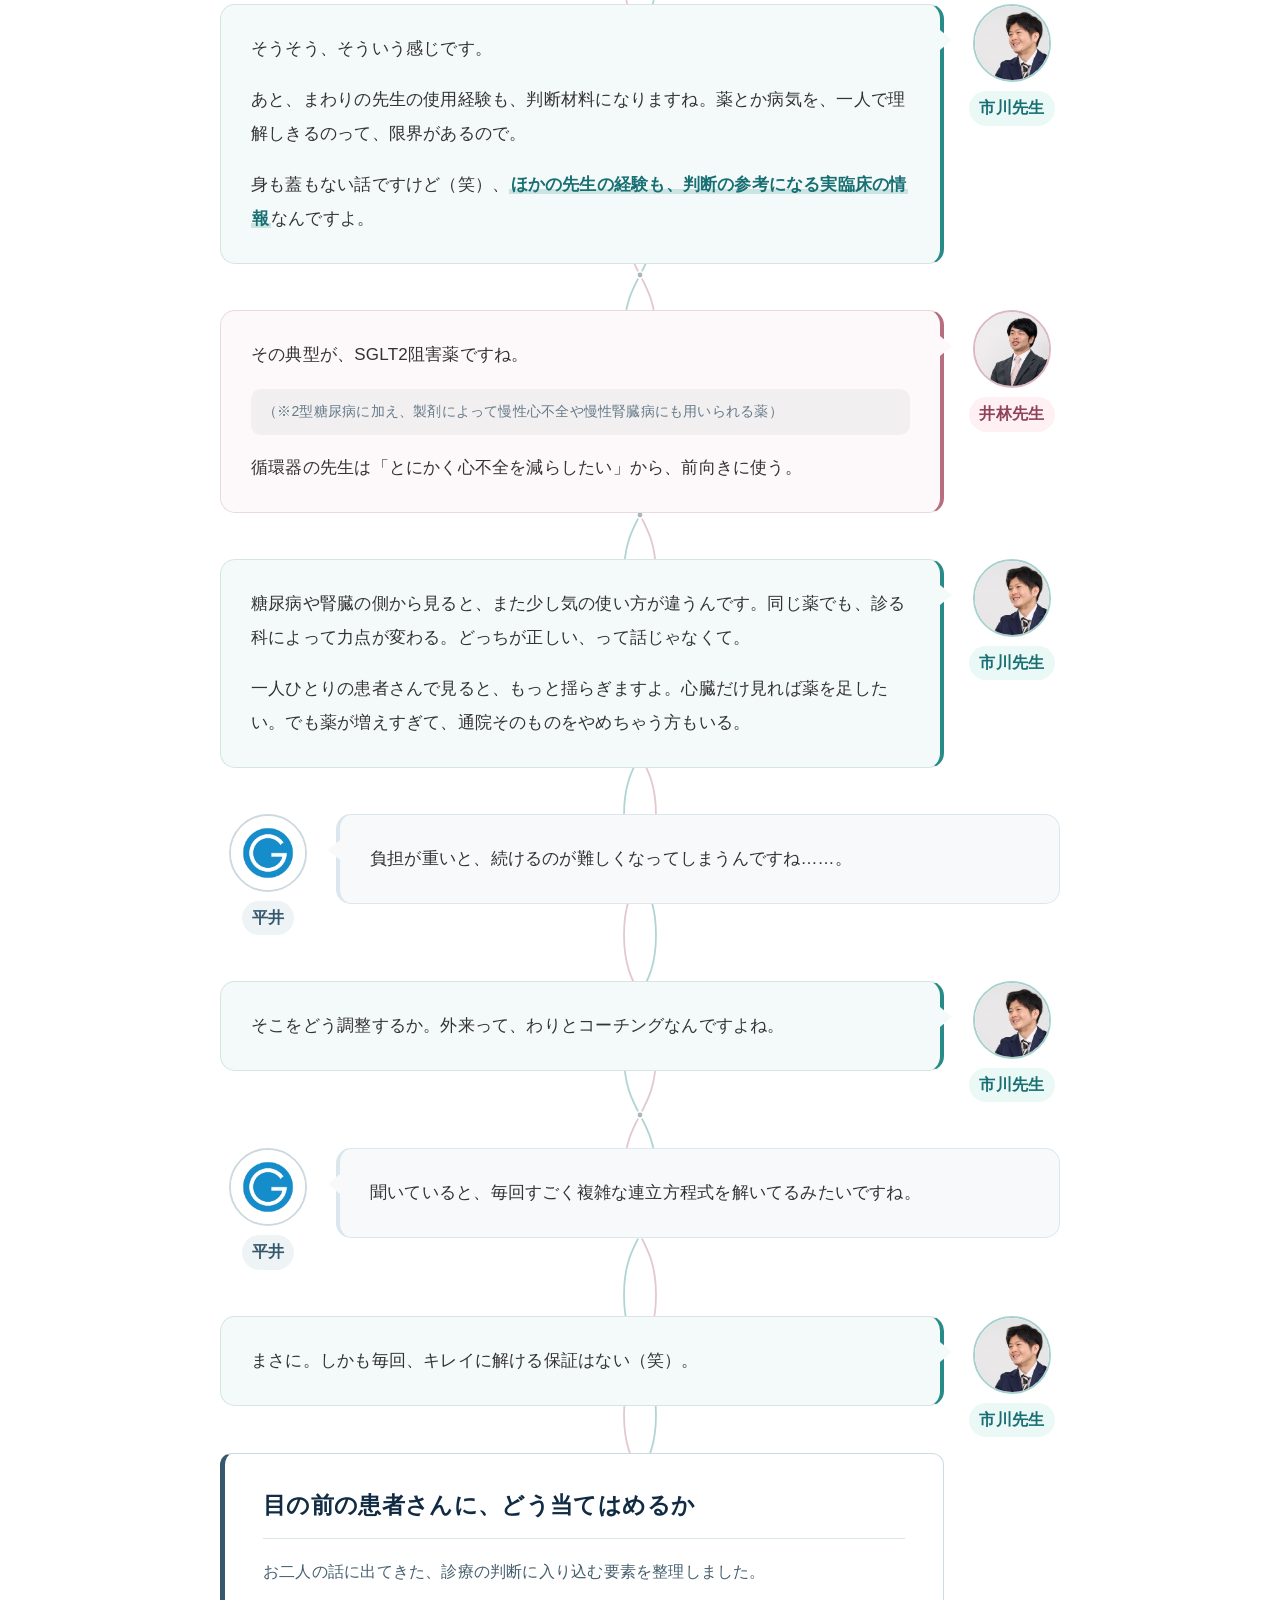
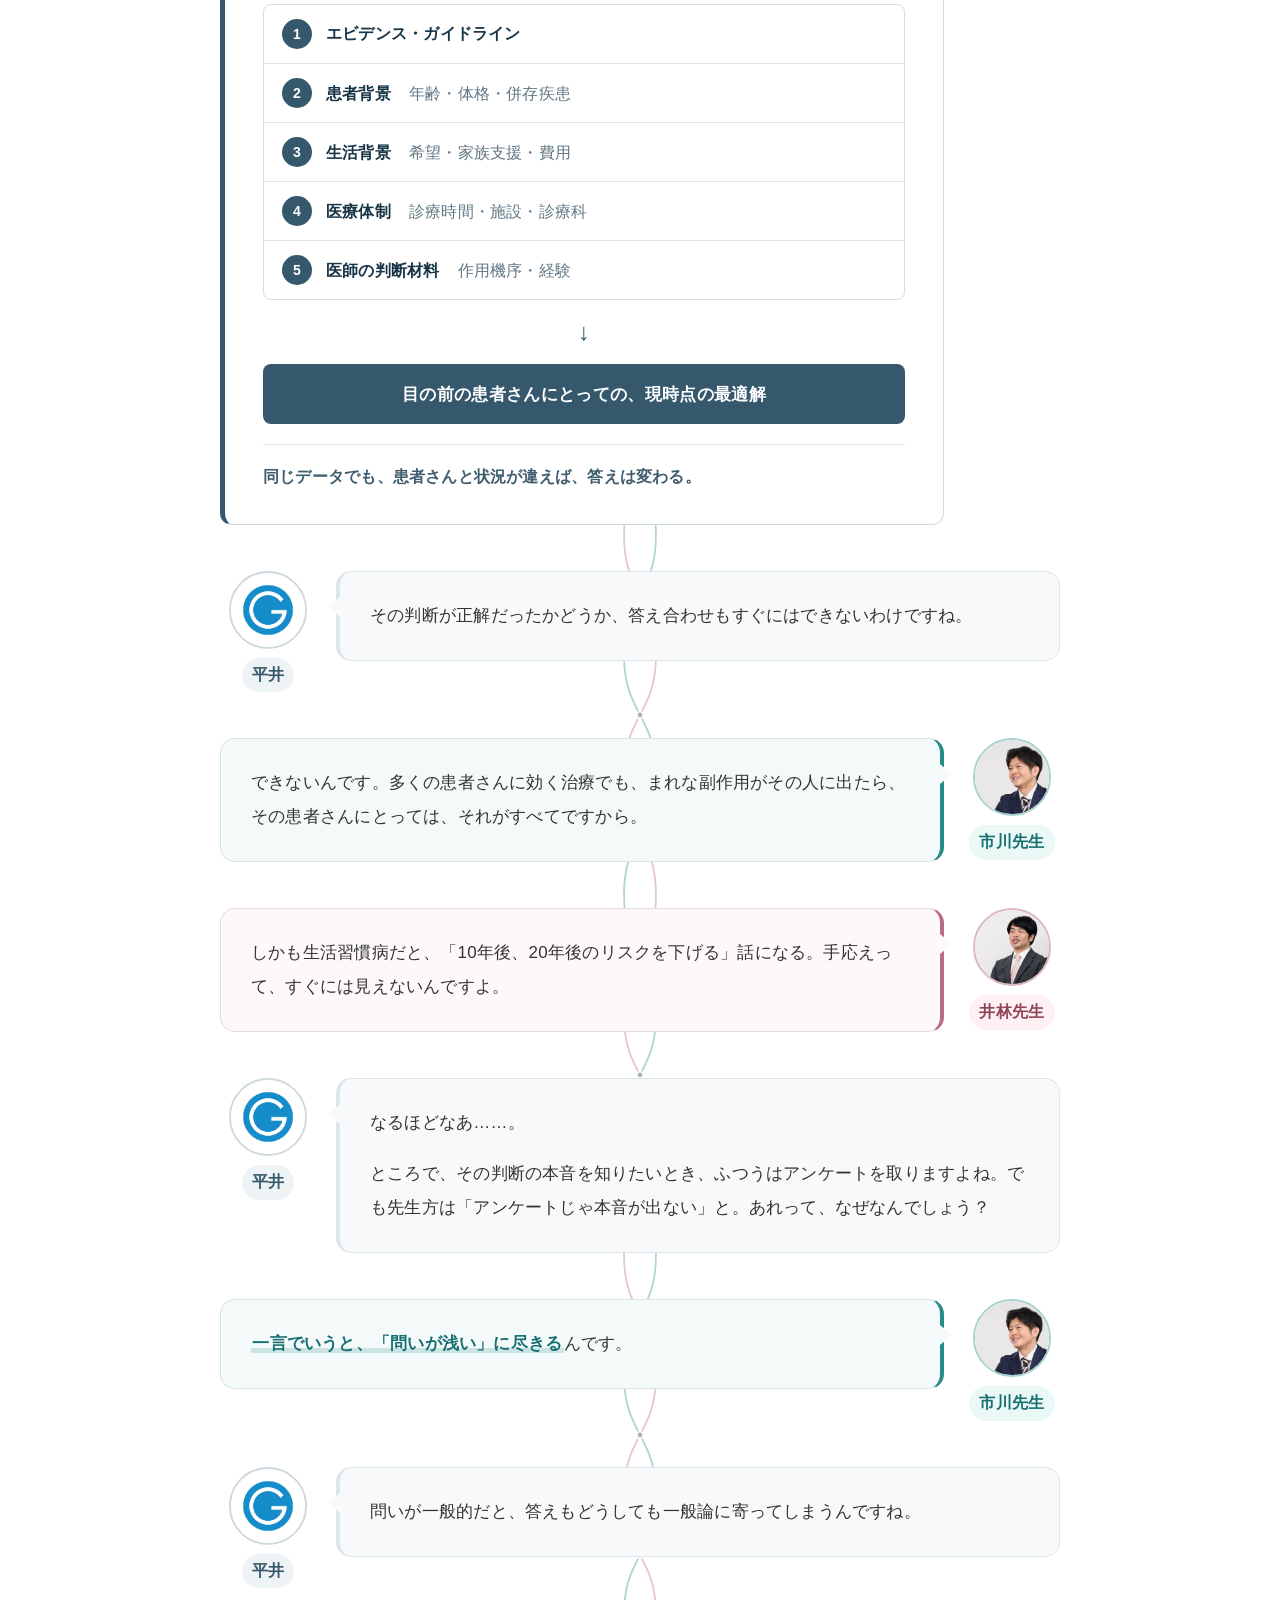
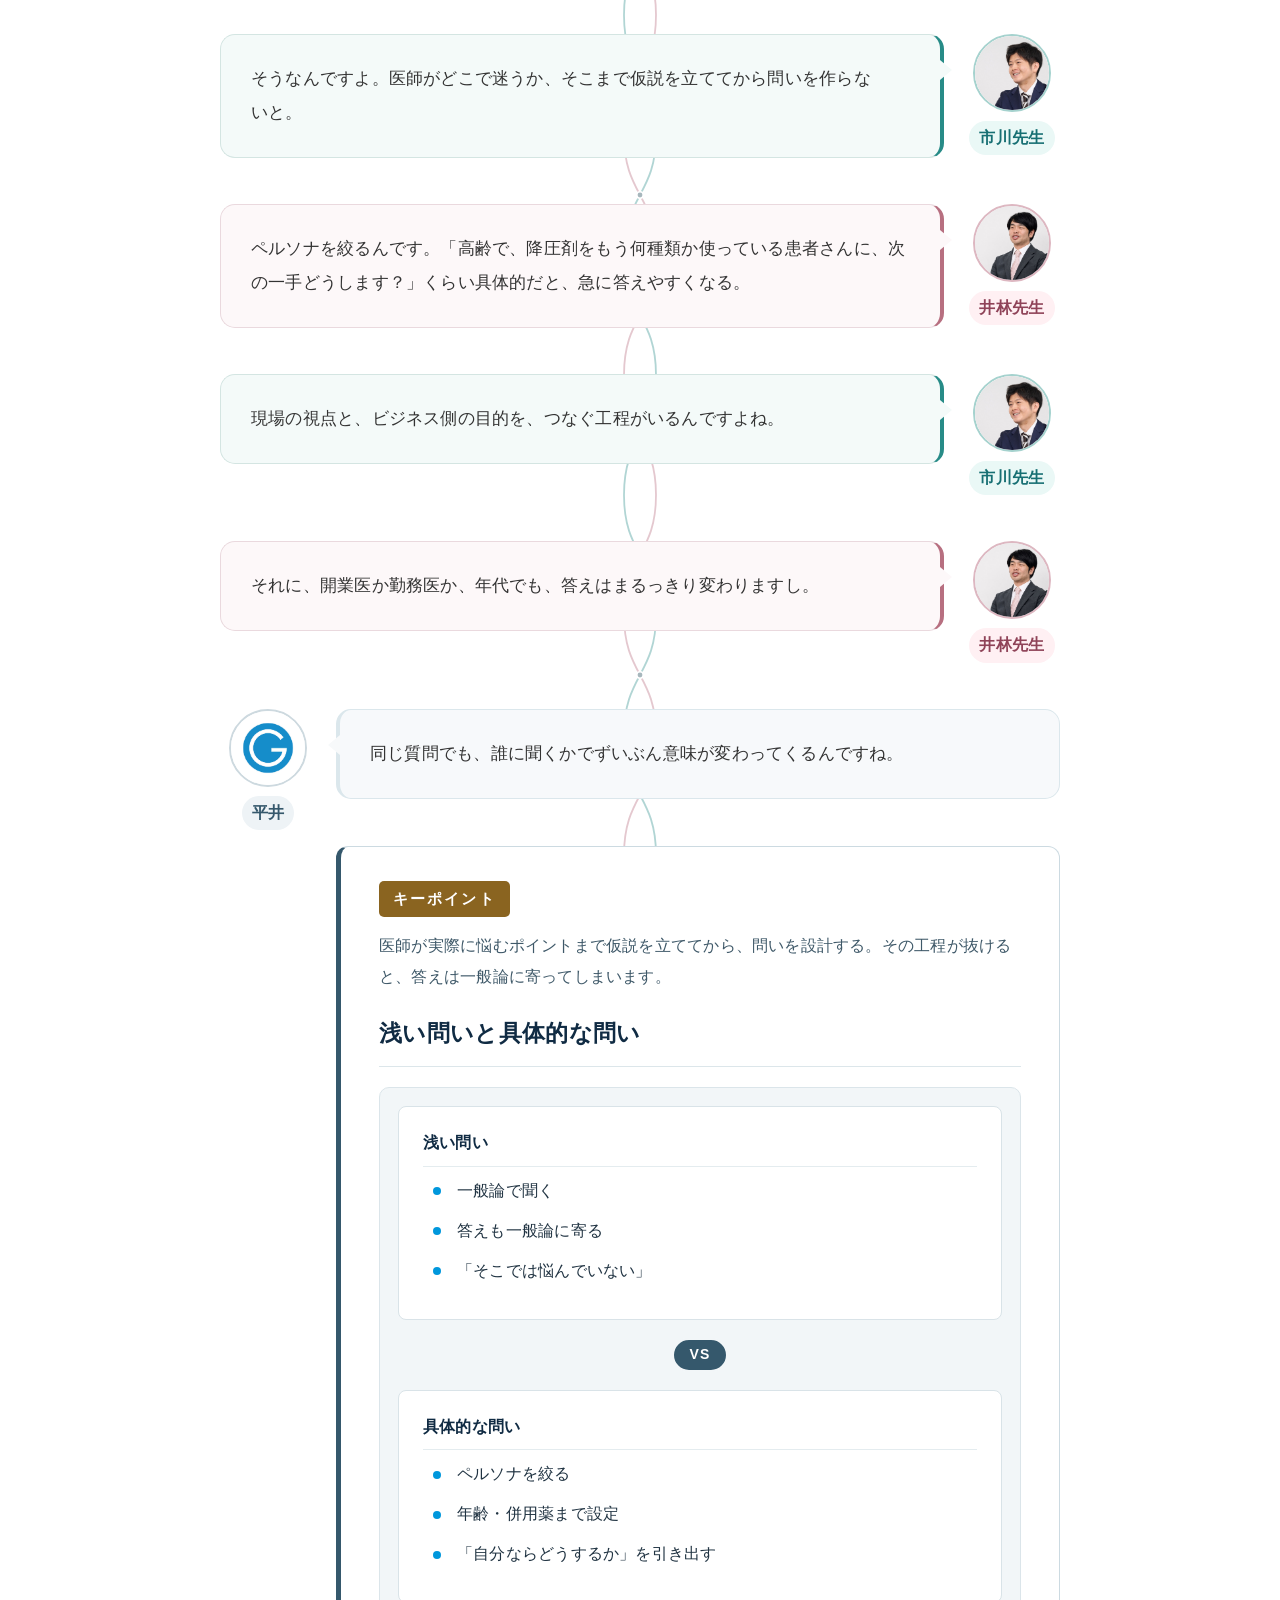
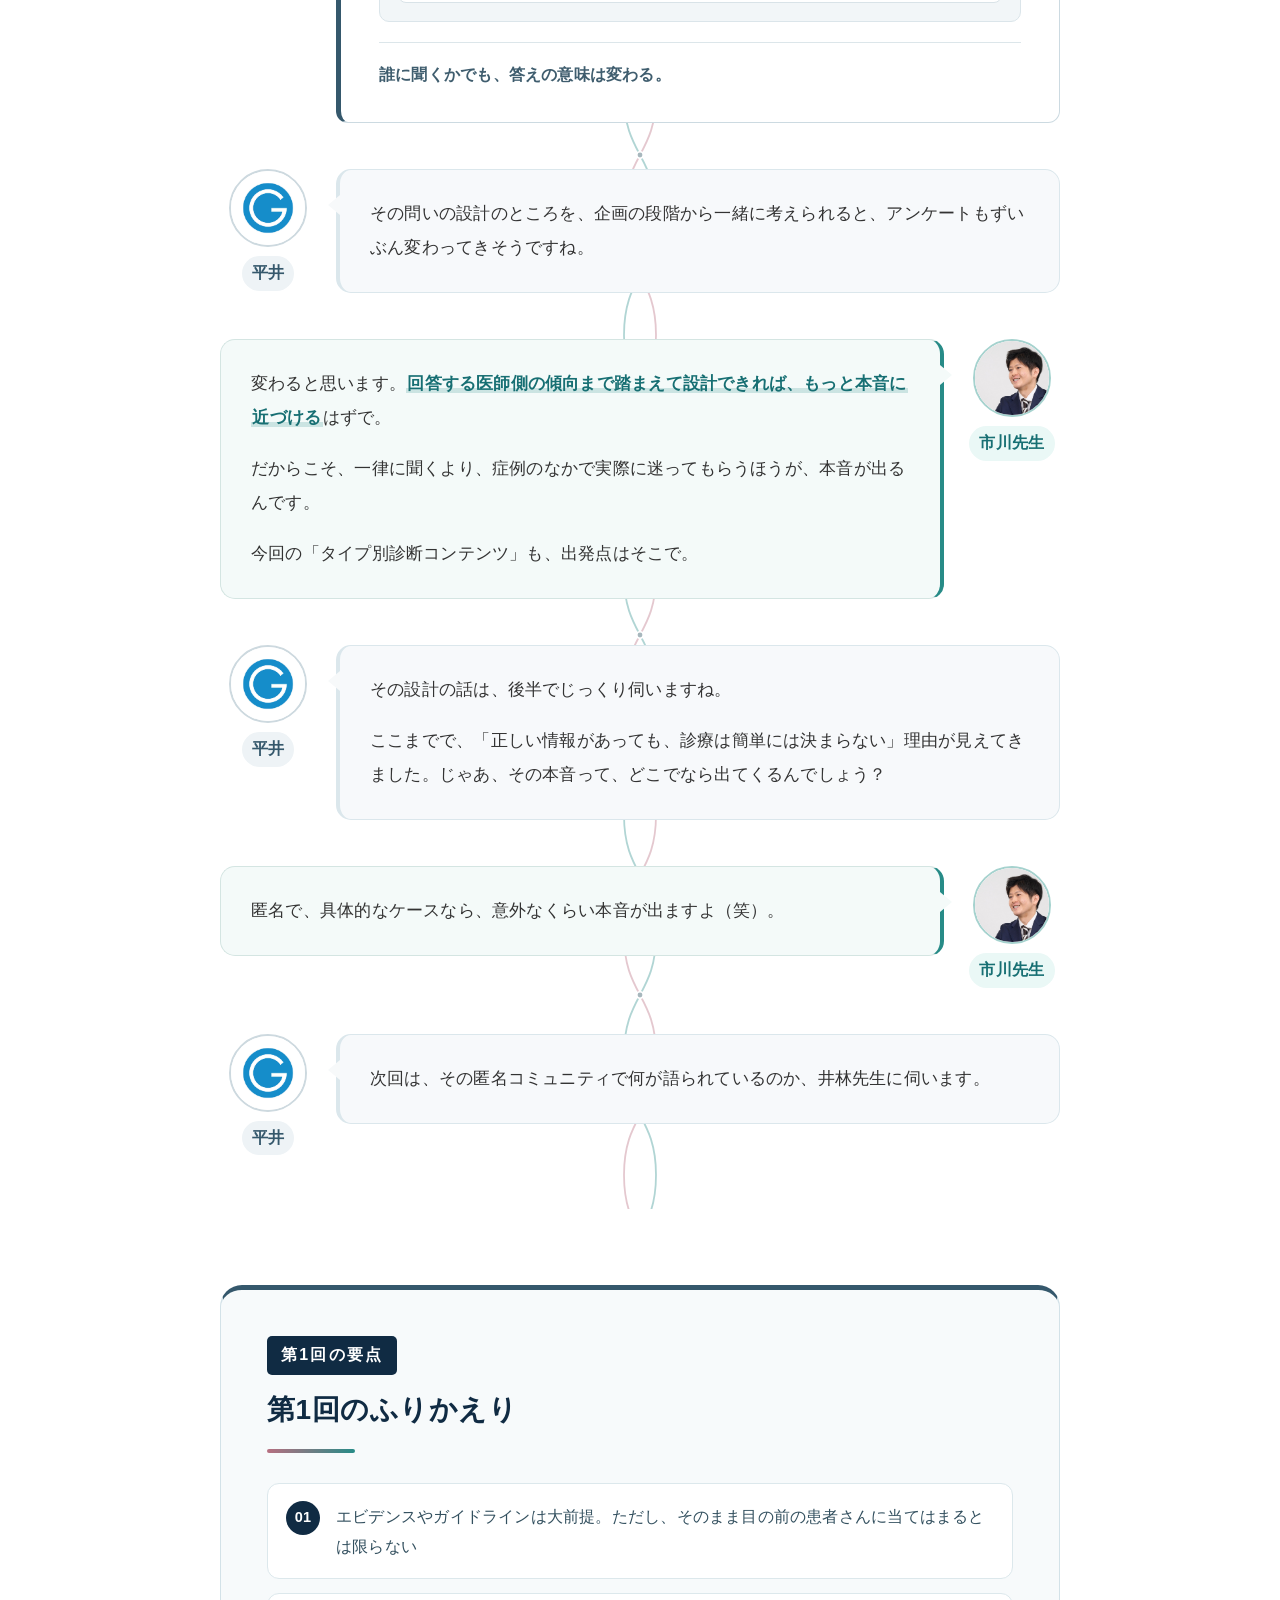
==== commit 74161049: "Refine dialogue-to-callout flow" ====
--- a/index.html
+++ b/index.html
@@ -239,8 +239,6 @@
   .series-hero:after,.article-part:after{display:none}
 }
 
-
-
 /* 2026-07 refined editorial design: decorative rules removed, typography and grid enlarged. */
 .series-eyebrow:before,
 .hero-media:before,
@@ -1515,6 +1513,200 @@
   .recap-comment>.ichikawa-avatar-frame{width:60px;height:60px}
 }
 /* /O) 導線・人物写真・章境界の微調整 */
+
+/* ========== P) 対話から解説への接続と整理リストの密度調整（2026-07-24） ========== */
+/* 解説は直前の発言に近づけ、次の対話との間を広めに取る。 */
+@media (min-width:769px){
+  .talk-row:has(+ .article-callout){margin-bottom:16px}
+  .talk-row + .article-callout{
+    box-sizing:border-box;
+    width:calc(100% - 116px);
+    max-width:none;
+    margin-top:0;
+    margin-bottom:46px;
+  }
+  .talk-row:not(.reverse) + .article-callout{margin-right:0;margin-left:116px}
+  .talk-row.reverse + .article-callout{margin-right:116px;margin-left:0}
+}
+
+/* 関連するキーポイントと整理図は、別々のカードにせず一つの編集ブロックにする。 */
+.article-callout.with-key-point>.kplbl{
+  margin-bottom:14px;
+  background:#8a6420;
+  color:#fff;
+}
+.article-callout p.callout-intro{
+  margin:0!important;
+  color:#3f5969;
+  font-size:16px!important;
+  line-height:1.9;
+}
+.article-callout.with-key-point>h4{
+  margin-top:24px!important;
+}
+
+/* 用語注記は大型カードから、会話に従属する短い注記帯へ軽量化する。 */
+.article-callout.term-note{
+  display:grid;
+  grid-template-columns:auto minmax(0,1fr);
+  gap:18px;
+  align-items:start;
+  padding:18px 22px 19px;
+  border-left-width:3px;
+  background:#f7fafb;
+}
+.article-callout.term-note:after{display:none;content:none}
+.article-callout.term-note>.ey{
+  justify-self:start;
+  margin:2px 0 0;
+  padding:6px 10px;
+  font-size:14.5px!important;
+  letter-spacing:.09em;
+}
+.article-callout.term-note>p{
+  margin:0!important;
+  font-size:16px!important;
+  line-height:1.9;
+}
+
+/* 5項目・3項目を「カードの縦積み」ではなく、一続きの整理表として見せる。 */
+.article-callout.eq .eqrow,
+.article-callout.three .items{
+  display:block;
+  box-sizing:border-box;
+  width:100%;
+  padding:0!important;
+  overflow:hidden;
+  border:1px solid #d4e2e7;
+  border-radius:8px;
+  background:#fff;
+}
+.article-callout.eq .eqrow{margin:0!important}
+.article-callout.three .items{
+  margin:18px 0 0!important;
+  list-style:none!important;
+}
+.article-callout.eq .eqv,
+.article-callout.three .items>li{
+  display:grid;
+  grid-template-columns:30px minmax(0,1fr);
+  gap:14px;
+  align-items:center;
+  box-sizing:border-box;
+  width:100%;
+  margin:0!important;
+  padding:14px 18px!important;
+  border:0;
+  border-radius:0;
+  background:transparent;
+}
+.article-callout.eq .eqv + .eqv,
+.article-callout.three .items>li + li{
+  border-top:1px solid #dce6ea;
+}
+.article-callout.eq .eqn,
+.article-callout.three .tnum{
+  box-sizing:border-box;
+  width:30px;
+  min-width:30px;
+  height:30px;
+  margin:0;
+  font-size:14px!important;
+}
+.article-callout.eq .eqlead{
+  margin:0 0 18px!important;
+  font-size:16px!important;
+  line-height:1.85;
+}
+.article-callout.eq .evl{
+  display:flex;
+  flex-wrap:wrap;
+  gap:2px 18px;
+  align-items:baseline;
+  min-width:0;
+  color:#183548;
+  font-size:16px!important;
+  font-weight:700;
+  line-height:1.65;
+}
+.article-callout.eq .evl br{display:none}
+.article-callout.eq .evl small{
+  flex:1 1 230px;
+  margin:0;
+  color:#627884;
+  font-size:16px!important;
+  font-weight:400;
+  line-height:1.7;
+}
+.article-callout.three .ttx{
+  display:flex;
+  gap:14px 20px;
+  align-items:baseline;
+  min-width:0;
+}
+.article-callout.three .ttx b{
+  flex:0 1 190px;
+  color:#183548;
+  font-size:16px!important;
+  line-height:1.65;
+}
+.article-callout.three .ttx small{
+  flex:1 1 260px;
+  margin:0;
+  color:#627884;
+  font-size:16px!important;
+  line-height:1.7;
+}
+
+/* 手順も個別カードを外し、同じ縦の読み筋にそろえる。 */
+.article-callout.steps>.step{
+  grid-template-columns:30px minmax(0,1fr);
+  gap:14px;
+  margin:0;
+  padding:14px 2px;
+  border:0;
+  border-radius:0;
+  background:transparent;
+}
+.article-callout.steps>.step + .step{border-top:1px solid #dce6ea}
+.article-callout.steps>.step p{font-size:16px!important}
+
+/* 本文相当の文字は16px以上、補助情報も14px以上を保つ。 */
+.article-callout p{font-size:16px!important}
+.article-callout small{font-size:14px}
+
+@media only screen and (max-width:768px){
+  .talk-row:has(+ .article-callout){margin-bottom:14px}
+  .talk-row + .article-callout{
+    width:100%;
+    max-width:none;
+    margin:0 0 38px;
+  }
+}
+@media only screen and (max-width:640px){
+  .article-callout.term-note{
+    grid-template-columns:1fr;
+    gap:10px;
+    padding:17px 16px 18px;
+  }
+  .article-callout.term-note>.ey{margin-top:0}
+  .article-callout.with-key-point>h4{margin-top:20px!important}
+  .article-callout.eq .eqv,
+  .article-callout.three .items>li{
+    gap:12px;
+    align-items:start;
+    padding:13px 12px!important;
+  }
+  .article-callout.eq .evl{display:block}
+  .article-callout.eq .evl small{display:block;margin-top:2px}
+  .article-callout.three .ttx{
+    display:grid;
+    grid-template-columns:1fr;
+    gap:2px;
+  }
+  .article-callout.steps>.step{gap:12px;padding:13px 0}
+}
+/* /P) 対話から解説への接続と整理リストの密度調整 */
 
 /* /2026-07-17 デザイン刷新レイヤー */
 </style>
@@ -1848,7 +2040,6 @@
             </div>
             <div class="talk-bubble"><p><strong>一言でいうと、「問いが浅い」に尽きる</strong>んです。</p></div>
           </div>
-          <div class="article-callout key-point"><span class="kplbl">キーポイント</span><p>医師が実際に悩むポイントまで仮説を立ててから、問いを設計する。その工程が抜けると、答えは一般論に寄ってしまいます。</p></div>
           <div class="talk-row">
             <div class="talk-speaker">
               <img src="img/bigm2y_logo.jpg" alt="株式会社ビッグエムズワイのロゴ" width="450" height="450">
@@ -1891,7 +2082,7 @@
             </div>
             <div class="talk-bubble"><p>同じ質問でも、誰に聞くかでずいぶん意味が変わってくるんですね。</p></div>
           </div>
-          <div class="article-callout cmp vs"><h4>浅い問いと具体的な問い</h4><div class="cols"><span class="cbadge" aria-hidden="true">VS</span><div class="col a"><span class="lb">浅い問い</span><ul><li>一般論で聞く</li><li>答えも一般論に寄る</li><li>「そこでは悩んでいない」</li></ul></div><div class="col b"><span class="lb">具体的な問い</span><ul><li>ペルソナを絞る</li><li>年齢・併用薬まで設定</li><li>「自分ならどうするか」を引き出す</li></ul></div></div><p class="foot">誰に聞くかでも、答えの意味は変わる。</p></div>
+          <div class="article-callout cmp vs with-key-point"><span class="kplbl">キーポイント</span><p class="callout-intro">医師が実際に悩むポイントまで仮説を立ててから、問いを設計する。その工程が抜けると、答えは一般論に寄ってしまいます。</p><h4>浅い問いと具体的な問い</h4><div class="cols"><span class="cbadge" aria-hidden="true">VS</span><div class="col a"><span class="lb">浅い問い</span><ul><li>一般論で聞く</li><li>答えも一般論に寄る</li><li>「そこでは悩んでいない」</li></ul></div><div class="col b"><span class="lb">具体的な問い</span><ul><li>ペルソナを絞る</li><li>年齢・併用薬まで設定</li><li>「自分ならどうするか」を引き出す</li></ul></div></div><p class="foot">誰に聞くかでも、答えの意味は変わる。</p></div>
           <div class="talk-row">
             <div class="talk-speaker">
               <img src="img/bigm2y_logo.jpg" alt="株式会社ビッグエムズワイのロゴ" width="450" height="450">
@@ -2131,7 +2322,6 @@
             </div>
             <div class="talk-bubble"><p>フォロワーの人数だけだと、誰に届いてるかまではわからないものなんですね。</p></div>
           </div>
-          <div class="article-callout key-point"><span class="kplbl">キーポイント</span><p>患者さん中心のフォロワーか、臨床情報を求める医師中心か。数字の大きさより、その場に誰が集まっているか。医師に何かを届けたいとき、まず見るべきはそこです。</p></div>
           <div class="talk-row reverse">
             <div class="talk-speaker">
               <img src="img_iv/ichikawa_smile_avatar.jpg" alt="市川峰大先生" width="450" height="450">
@@ -2139,7 +2329,7 @@
             </div>
             <div class="talk-bubble"><p>そうなんです。数より先に、参加者の属性を見ないと。</p></div>
           </div>
-          <div class="article-callout three"><h4>本音が出る3条件</h4><ul class="items"><li><span class="tnum">1</span><div class="ttx"><b>問いが具体的</b><small>症例・年齢・併用薬まで踏み込む</small></div></li><li><span class="tnum">2</span><div class="ttx"><b>発言しやすい場</b><small>匿名・ニックネーム</small></div></li><li><span class="tnum">3</span><div class="ttx"><b>参加者属性が合う</b><small>勉強目的か、生活・キャリア関心か</small></div></li></ul><p class="foot">人数だけでなく「どんな場で、誰に、何を聞くか」。</p></div>
+          <div class="article-callout three with-key-point"><span class="kplbl">キーポイント</span><p class="callout-intro">患者さん中心のフォロワーか、臨床情報を求める医師中心か。数字の大きさより、その場に誰が集まっているか。医師に何かを届けたいとき、まず見るべきはそこです。</p><h4>本音が出る3条件</h4><ul class="items"><li><span class="tnum">1</span><div class="ttx"><b>問いが具体的</b><small>症例・年齢・併用薬まで踏み込む</small></div></li><li><span class="tnum">2</span><div class="ttx"><b>発言しやすい場</b><small>匿名・ニックネーム</small></div></li><li><span class="tnum">3</span><div class="ttx"><b>参加者属性が合う</b><small>勉強目的か、生活・キャリア関心か</small></div></li></ul><p class="foot">人数だけでなく「どんな場で、誰に、何を聞くか」。</p></div>
           <div class="talk-row">
             <div class="talk-speaker">
               <img src="img/bigm2y_logo.jpg" alt="株式会社ビッグエムズワイのロゴ" width="450" height="450">
@@ -2217,21 +2407,21 @@
             </div>
             <div class="talk-bubble"><p>そこは大きいです。ただ、踏み込む人にも、その人なりの根拠があるんですよ。</p><p>逆に、一度ヒヤッとした経験があると、守りに入る。育った施設にも左右されますね。</p></div>
           </div>
+          <div class="talk-row reverse">
+            <div class="talk-speaker">
+              <img src="img_iv/ibayashi.jpg" alt="井林雄太先生" width="450" height="450">
+              <p class="talk-speaker-name">井林先生</p>
+            </div>
+            <div class="talk-bubble"><p>施設の体制も大きくて。</p><p>たとえば一部の肥満症治療薬だと、適正使用の要件として、処方前後の食事・運動療法や継続的な栄養指導、施設体制が定められてるんです。</p><p>ただ、栄養士が足りてない施設だと、その運用自体が難しくて。</p></div>
+          </div>
+          <div class="talk-row reverse">
+            <div class="talk-speaker">
+              <img src="img_iv/ichikawa_smile_avatar.jpg" alt="市川峰大先生" width="450" height="450">
+              <p class="talk-speaker-name">市川先生</p>
+            </div>
+            <div class="talk-bubble"><p>個人の意向だけじゃなく、組織の体制まで見ないと、処方の動きは読めないんですよね。</p></div>
+          </div>
           <div class="article-callout layers"><h4>攻め／守りを決める2層</h4><div class="layer person"><span class="lb">個人側</span><div class="lchips"><span class="laychip">性格</span><span class="laychip">データの読み方</span><span class="laychip">過去の経験</span></div></div><span class="laybadge" aria-hidden="true">×</span><div class="layer org"><span class="lb">組織側</span><div class="lchips"><span class="laychip">施設文化</span><span class="laychip">上級医の姿勢</span><span class="laychip">人員・運用体制</span><span class="laychip">院内ルール</span></div></div><p class="foot">医師個人の意向だけでは、実際の行動は決まらない。</p></div>
-          <div class="talk-row reverse">
-            <div class="talk-speaker">
-              <img src="img_iv/ibayashi.jpg" alt="井林雄太先生" width="450" height="450">
-              <p class="talk-speaker-name">井林先生</p>
-            </div>
-            <div class="talk-bubble"><p>施設の体制も大きくて。</p><p>たとえば一部の肥満症治療薬だと、適正使用の要件として、処方前後の食事・運動療法や継続的な栄養指導、施設体制が定められてるんです。</p><p>ただ、栄養士が足りてない施設だと、その運用自体が難しくて。</p></div>
-          </div>
-          <div class="talk-row reverse">
-            <div class="talk-speaker">
-              <img src="img_iv/ichikawa_smile_avatar.jpg" alt="市川峰大先生" width="450" height="450">
-              <p class="talk-speaker-name">市川先生</p>
-            </div>
-            <div class="talk-bubble"><p>個人の意向だけじゃなく、組織の体制まで見ないと、処方の動きは読めないんですよね。</p></div>
-          </div>
           <div class="talk-row">
             <div class="talk-speaker">
               <img src="img/bigm2y_logo.jpg" alt="株式会社ビッグエムズワイのロゴ" width="450" height="450">
@@ -2401,6 +2591,7 @@
             </div>
             <div class="talk-bubble"><p>「デスキリング」って言葉も出てきていますよね。</p><span class="article-note">（※AIへの依存などで技能が低下すること）</span><p><strong>AIに頼りきって自分を磨かないと、医師としての力が育たない</strong>。だから逆に、医師教育が大事になってくると思うんです。</p></div>
           </div>
+          <div class="article-callout key term-note"><span class="ey">コラム</span><p>補足：AI依存とは別の概念。クリニカル・イナーシャ（臨床的惰性）。必要な治療の開始・強化が行われず、現状維持が続いてしまう傾向を指します。AIへの依存や、自己学習不足そのものを指す言葉ではありません。</p></div>
           <div class="talk-row">
             <div class="talk-speaker">
               <img src="img/bigm2y_logo.jpg" alt="株式会社ビッグエムズワイのロゴ" width="450" height="450">
@@ -2494,7 +2685,6 @@
             </div>
             <div class="talk-bubble"><p>若手だと、臨床の疑問をまずAIに聞く人が、かなり増えてます。</p><p>そのあと成書や元論文で確認する人もいますけど、確認せずに済ませちゃうケースもあって。そこが課題ですね。</p><span class="article-note">（※専門書）</span></div>
           </div>
-          <div class="article-callout key"><span class="ey">コラム</span><p>補足：AI依存とは別の概念。クリニカル・イナーシャ（臨床的惰性）。必要な治療の開始・強化が行われず、現状維持が続いてしまう傾向を指します。AIへの依存や、自己学習不足そのものを指す言葉ではありません。</p></div>
           <div class="talk-row">
             <div class="talk-speaker">
               <img src="img/bigm2y_logo.jpg" alt="株式会社ビッグエムズワイのロゴ" width="450" height="450">
@@ -2544,7 +2734,6 @@
             </div>
             <div class="talk-bubble"><p>医療コンテンツでも、一次情報を深く知る人が制作に入るのが、大事なんです。</p></div>
           </div>
-          <div class="article-callout key"><span class="ey">注記</span><p>本記事でいう「一次情報」は、医師の経験や現場の声を指します。治療効果・安全性を示すエビデンスとは役割が異なります。</p></div>
           <div class="talk-row reverse">
             <div class="talk-speaker">
               <img src="img_iv/ibayashi.jpg" alt="井林雄太先生" width="450" height="450">
@@ -2552,6 +2741,7 @@
             </div>
             <div class="talk-bubble"><p>一人の経験だけじゃなく、複数の医師の声を集めると、見えてくる前提も増えていくんですよね。</p><p>専門性を見極める一つの目安が、専門医資格で。専門医試験って、AIに頼らず答える基礎知識が求められるんです。</p><p>作る側も、AIだけじゃ答えにくい問題を、考えるようになってて。</p></div>
           </div>
+          <div class="article-callout key term-note"><span class="ey">注記</span><p>本記事でいう「一次情報」は、医師の経験や現場の声を指します。治療効果・安全性を示すエビデンスとは役割が異なります。</p></div>
           <div class="talk-row">
             <div class="talk-speaker">
               <img src="img/bigm2y_logo.jpg" alt="株式会社ビッグエムズワイのロゴ" width="450" height="450">
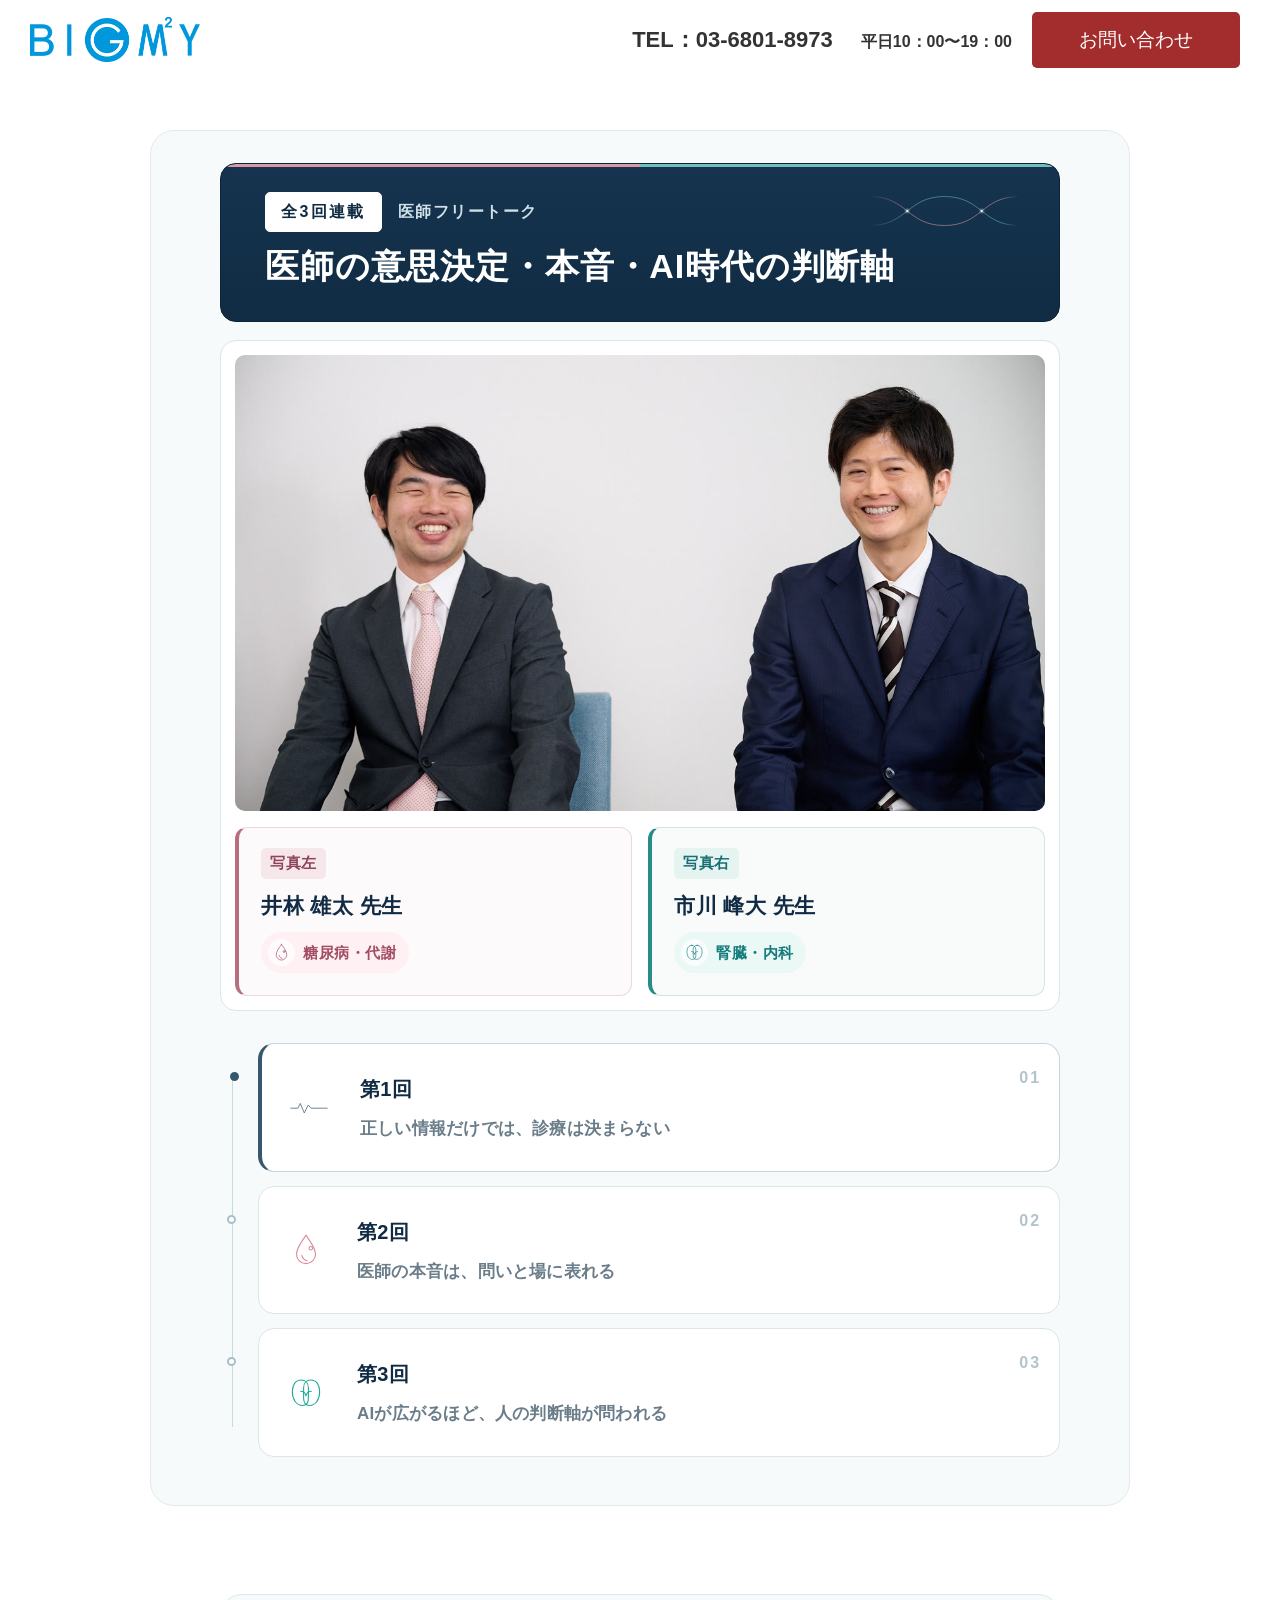
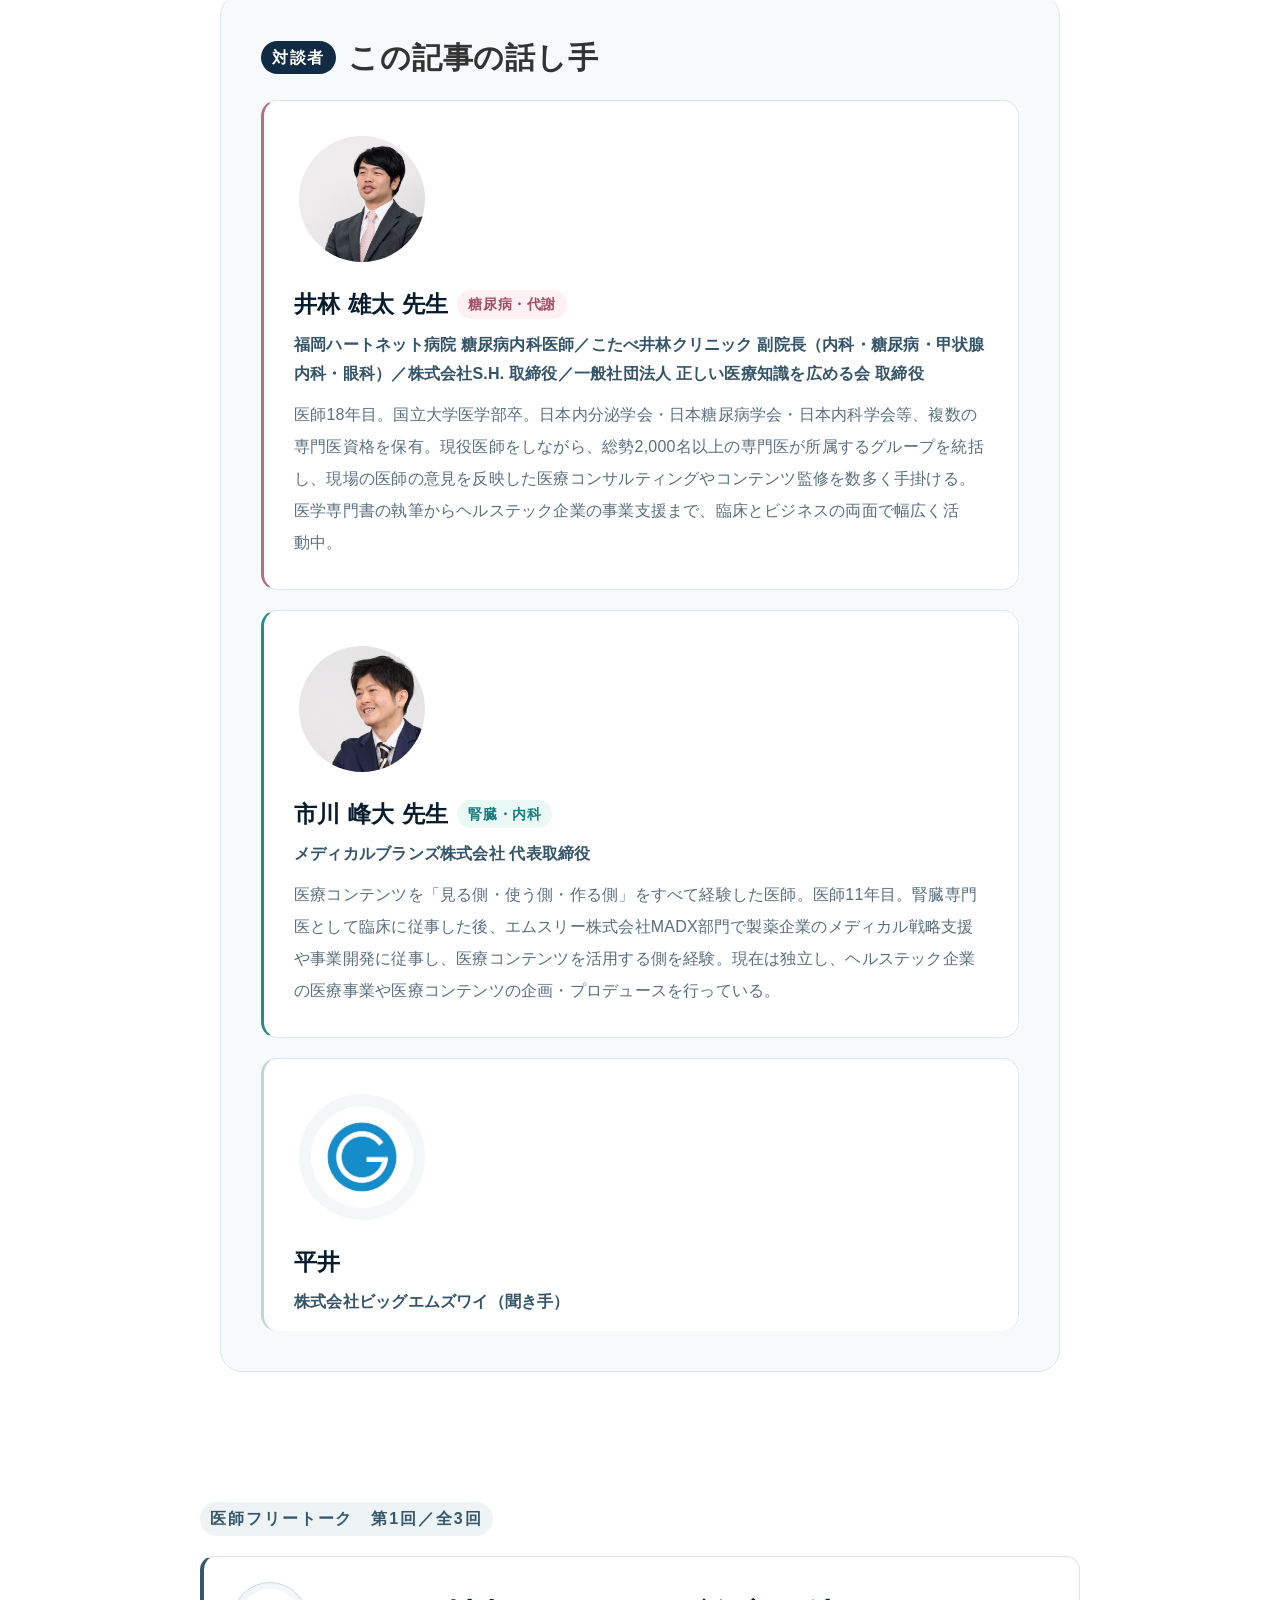
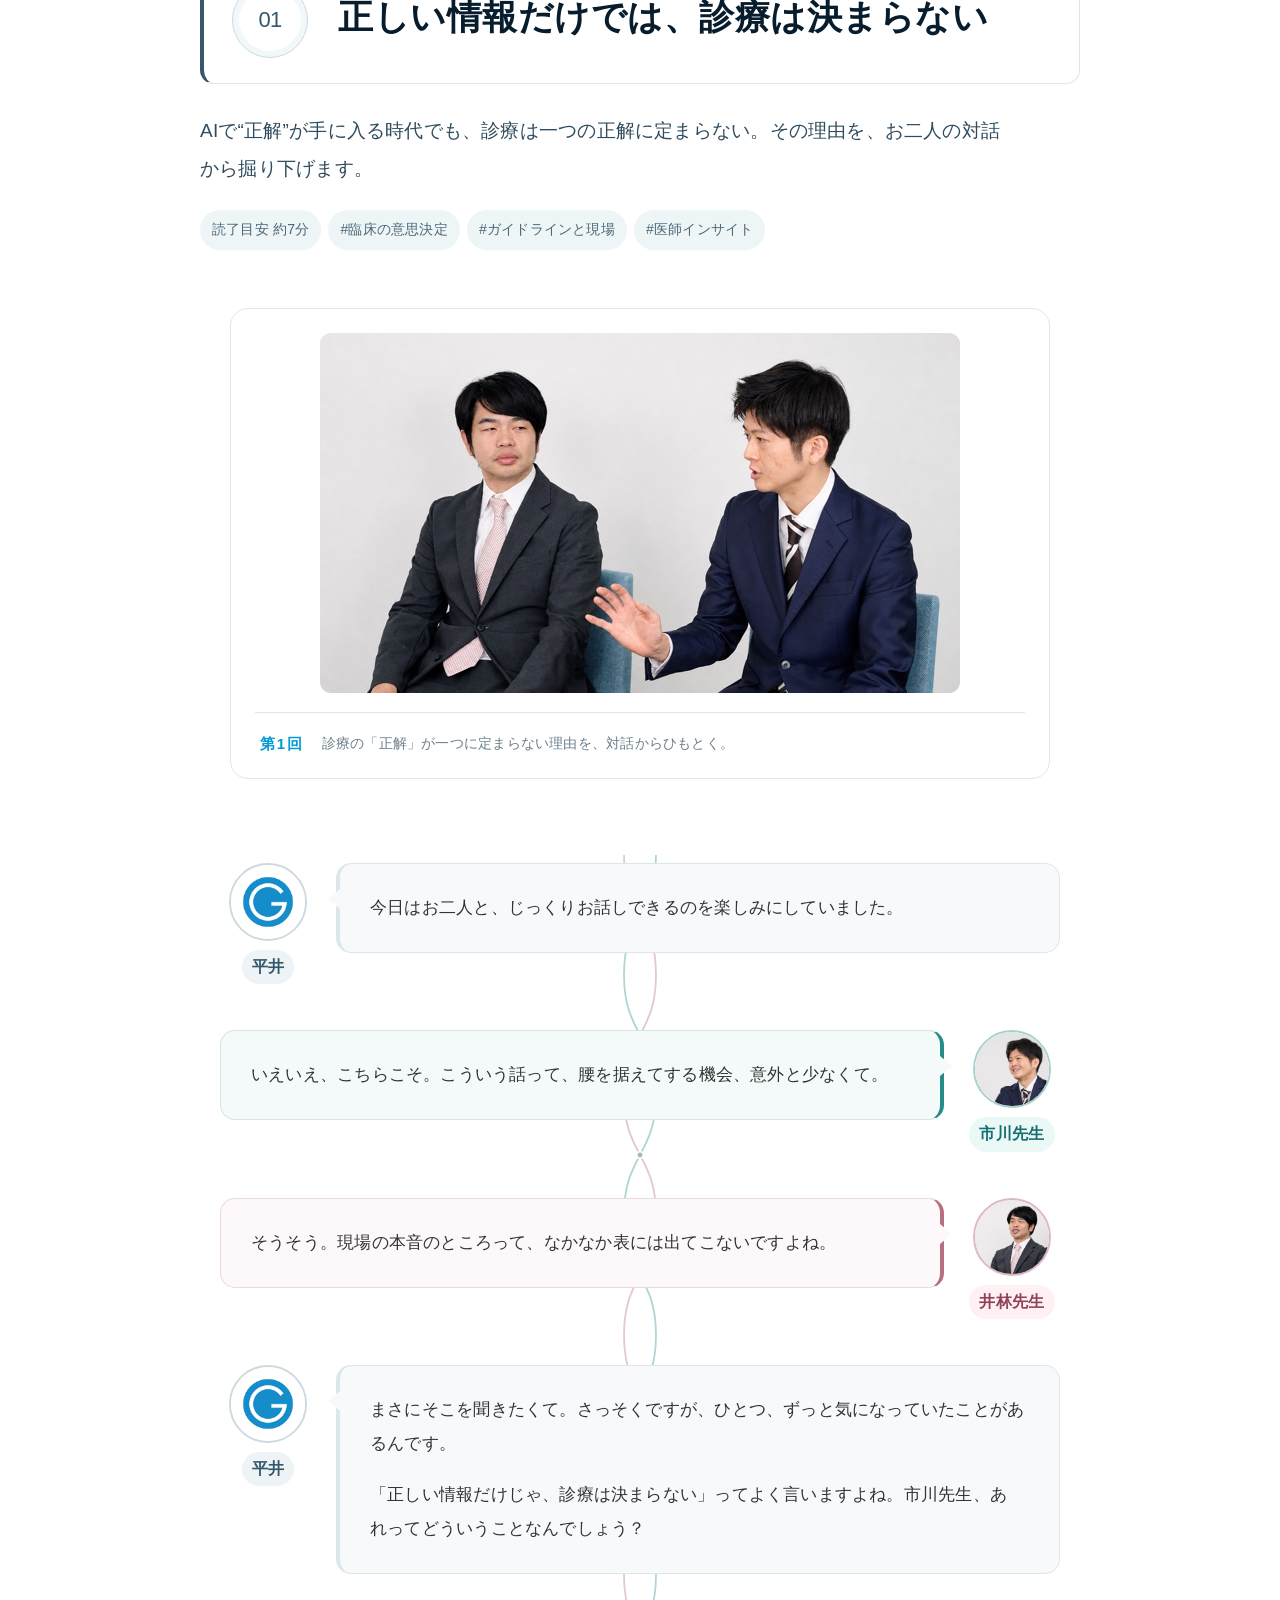
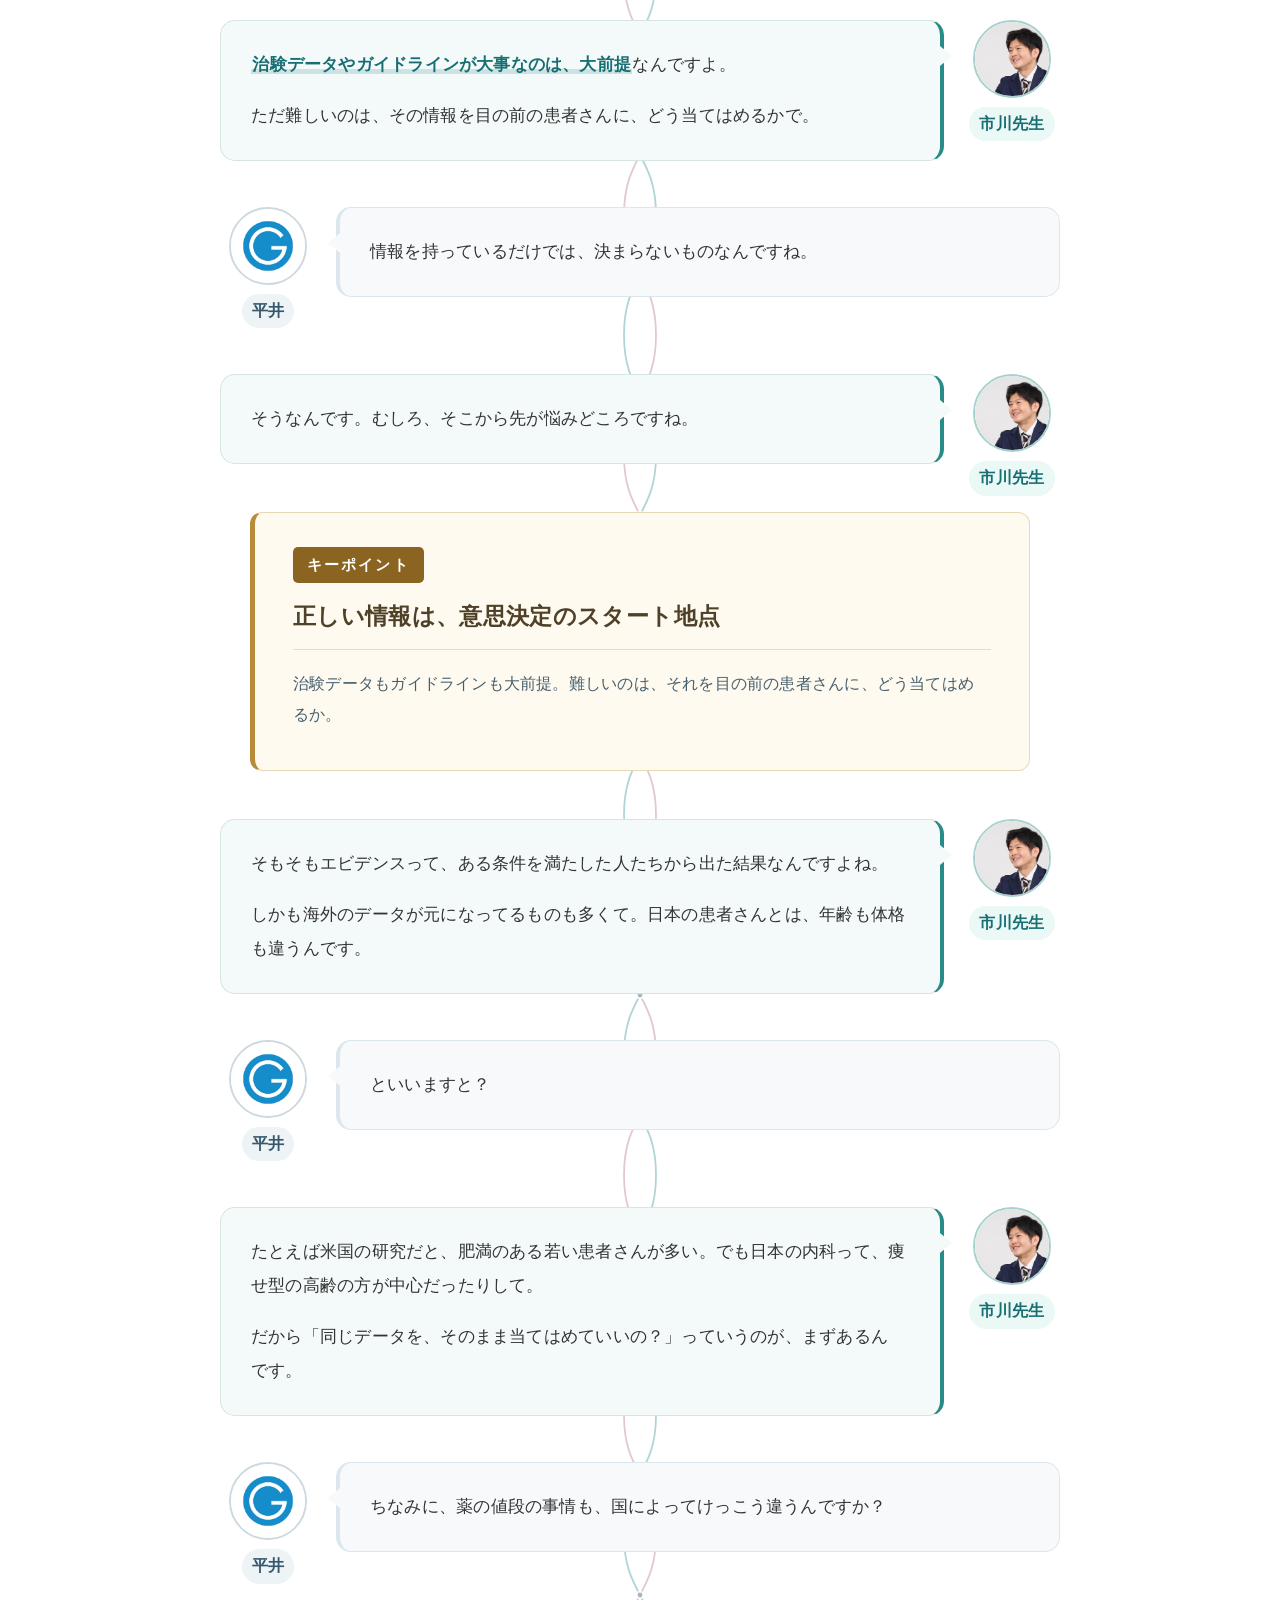
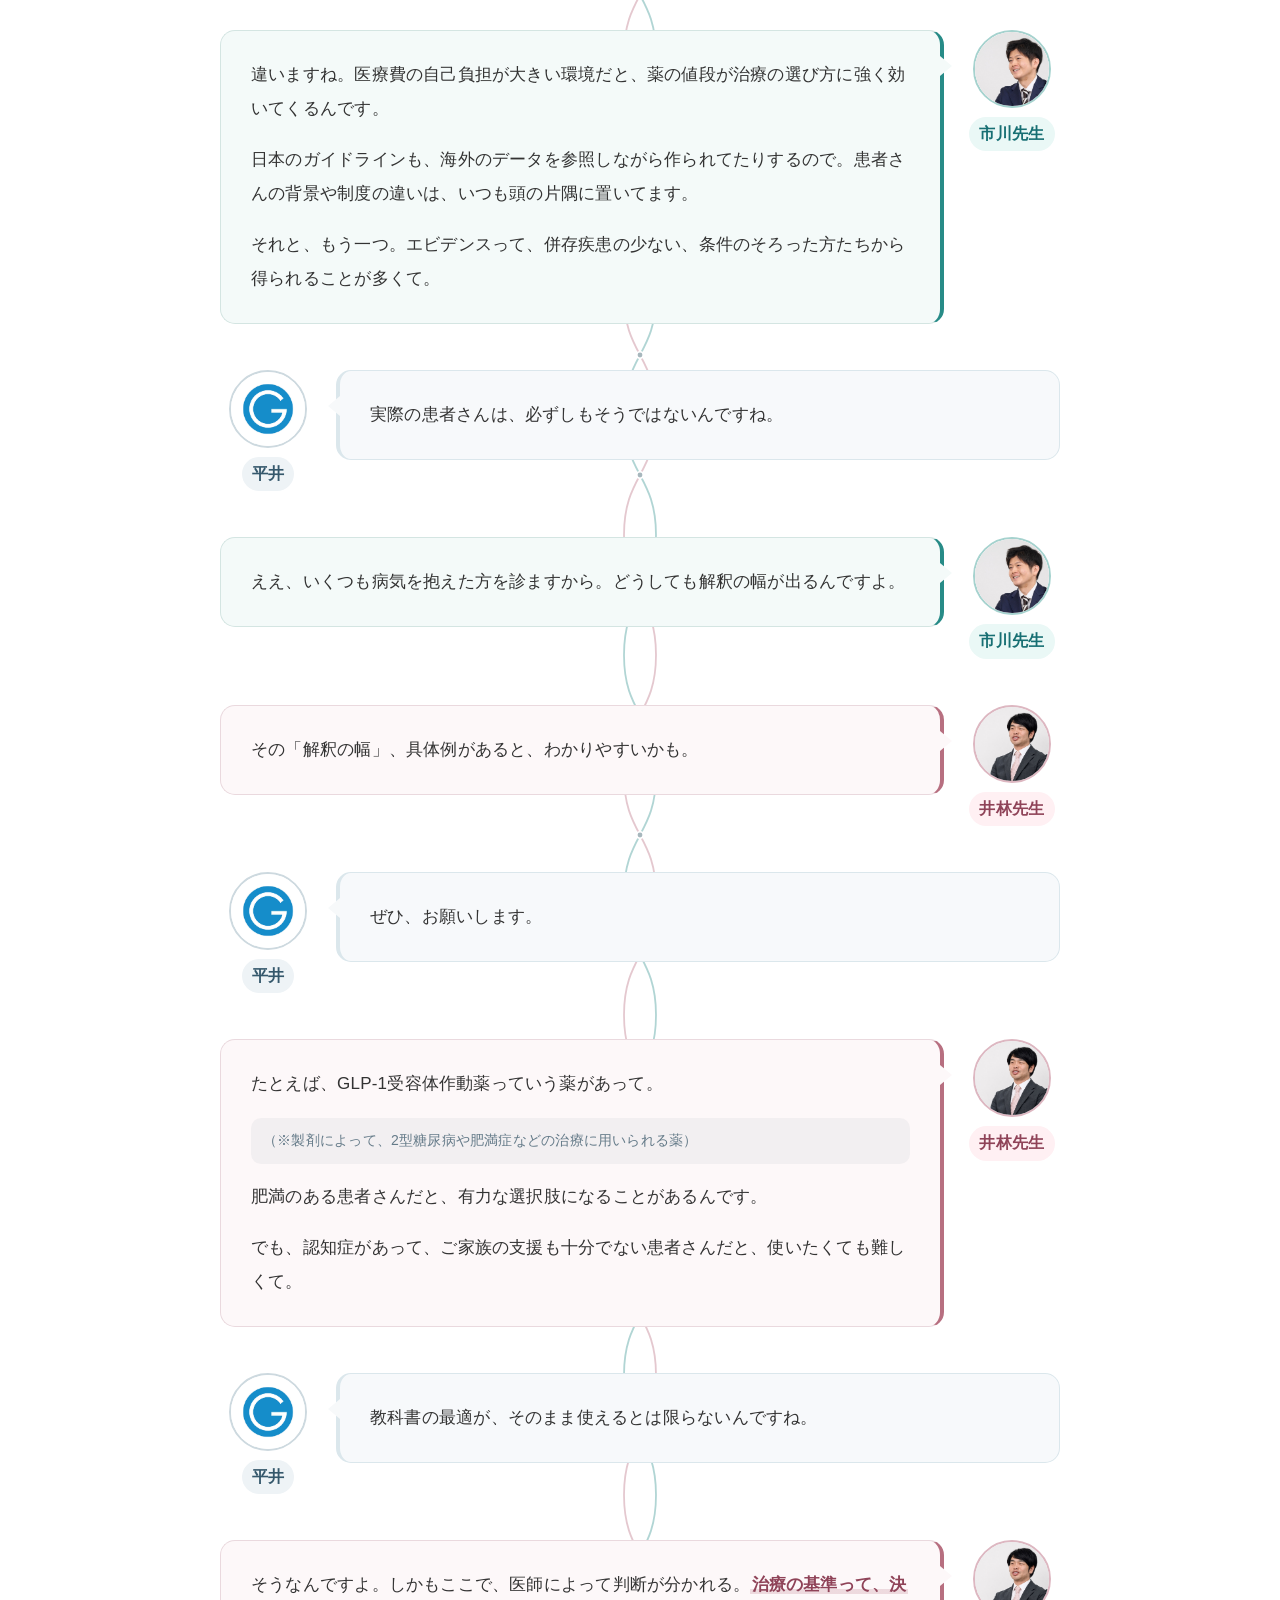
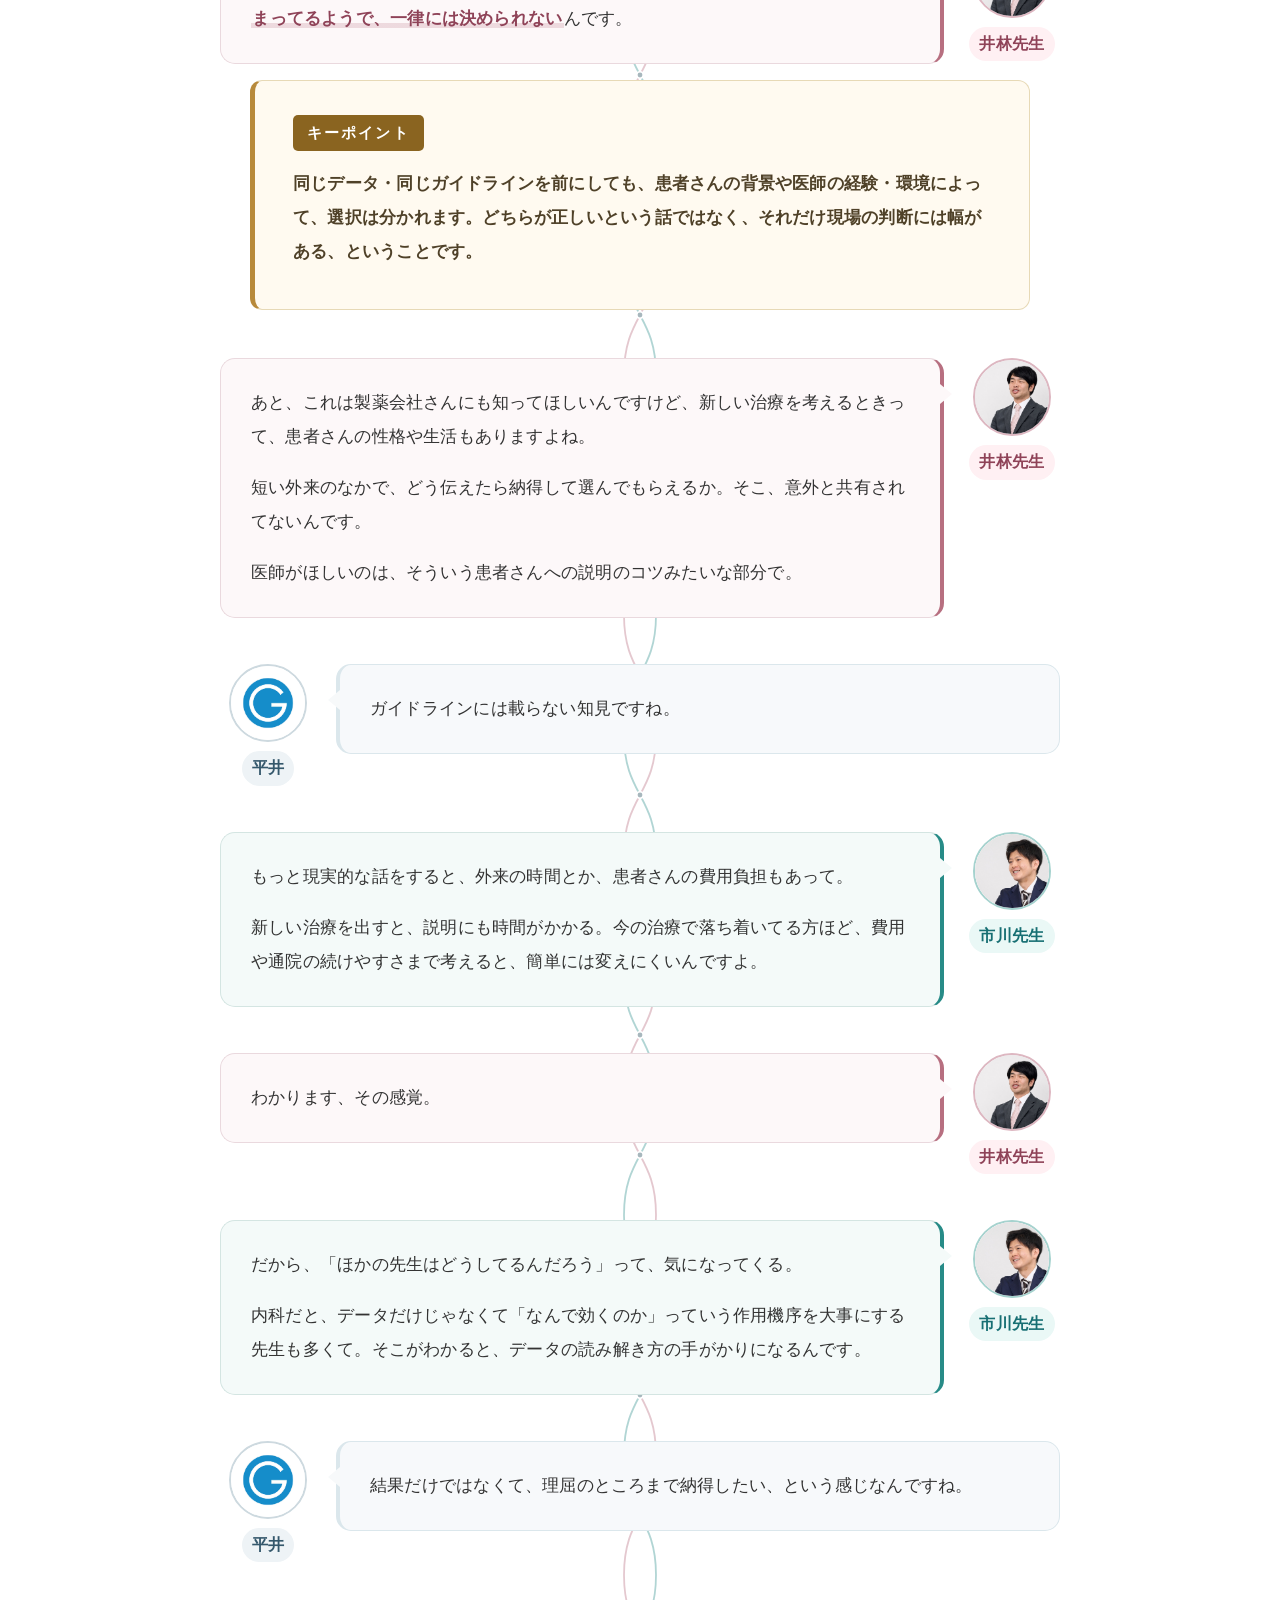
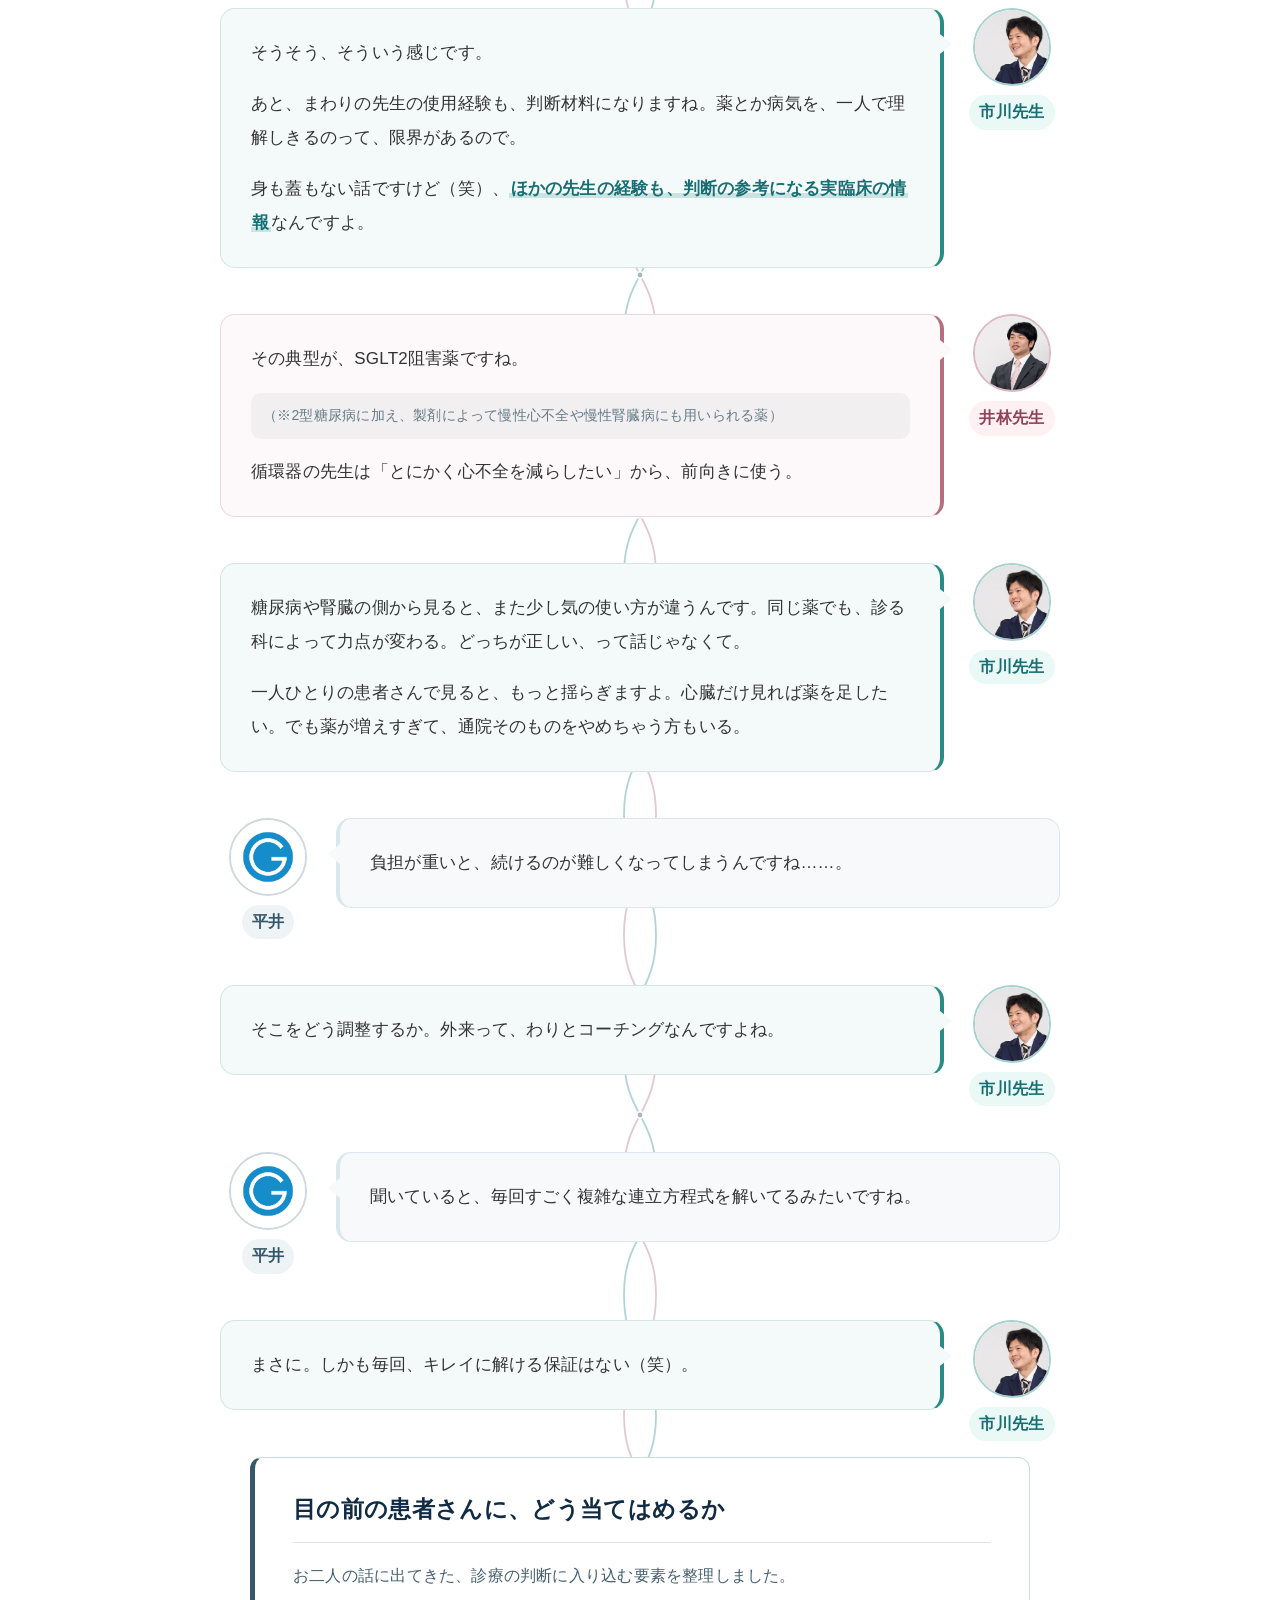
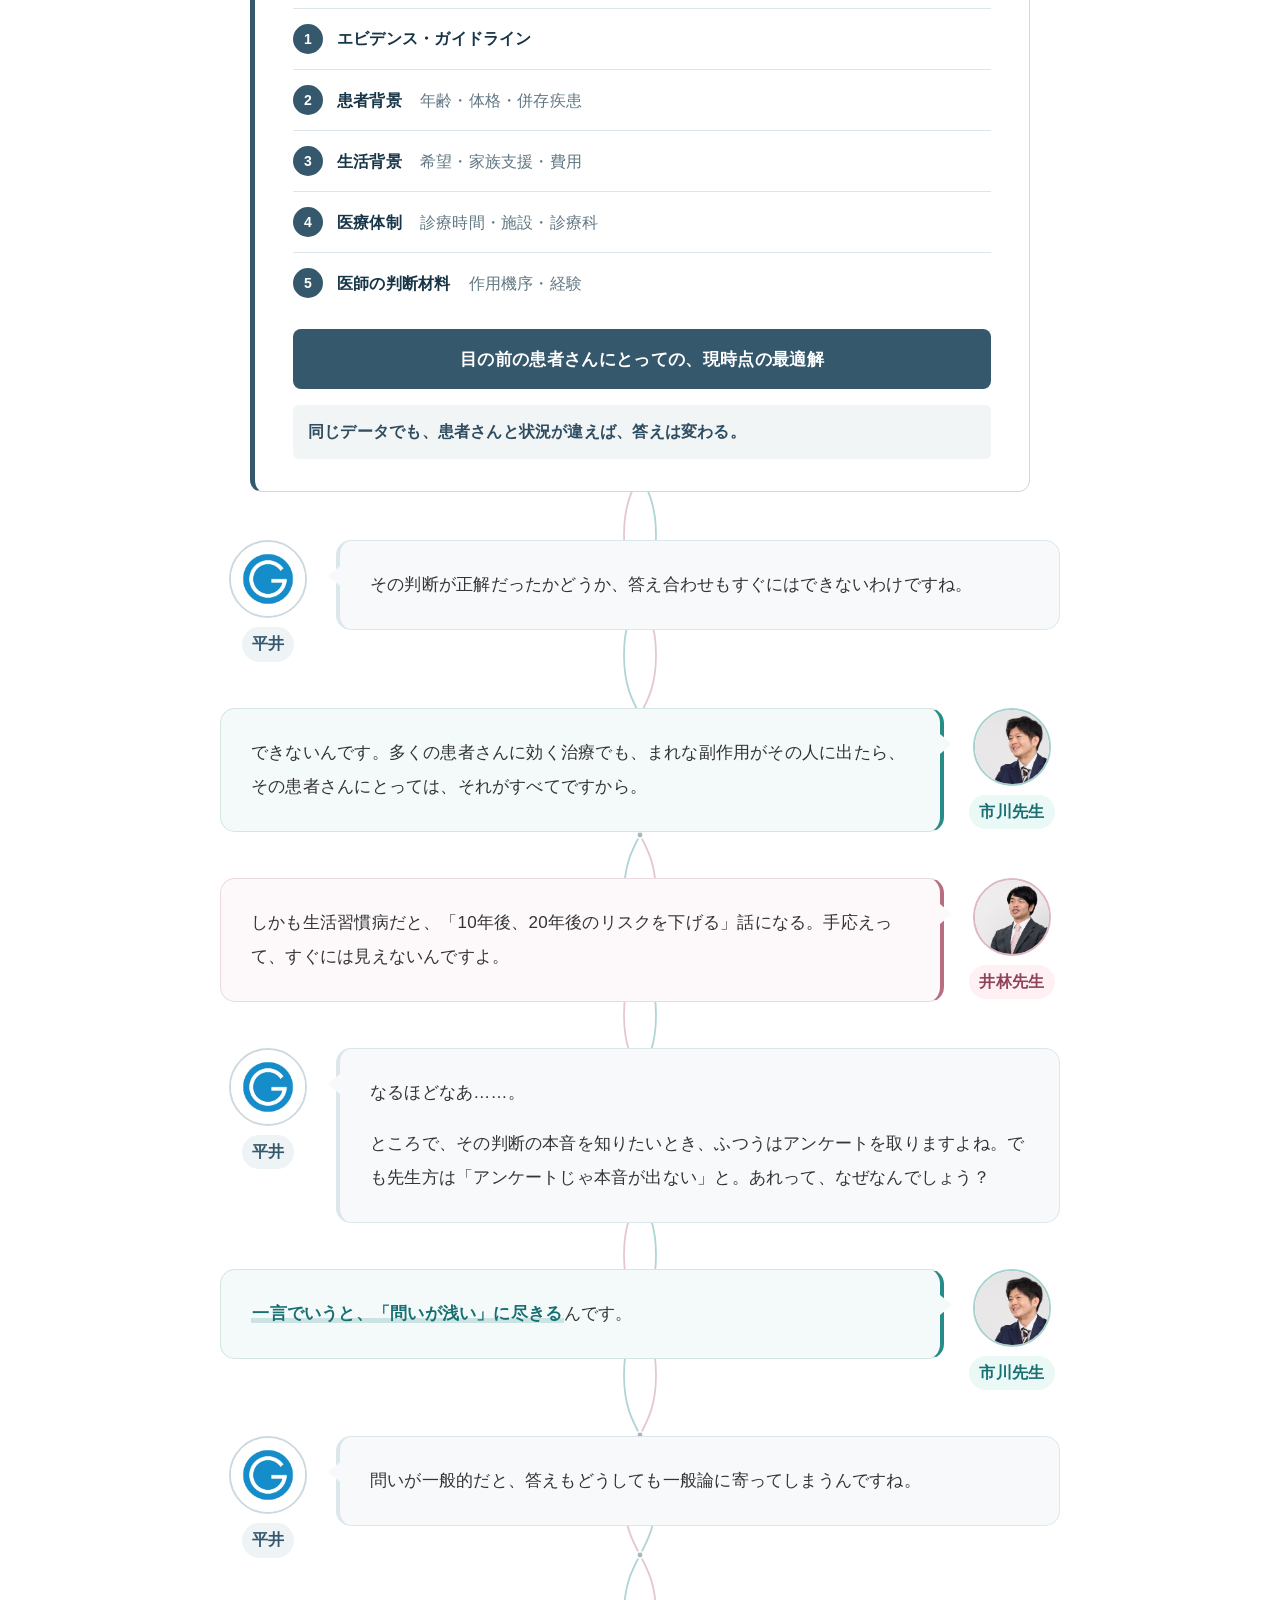
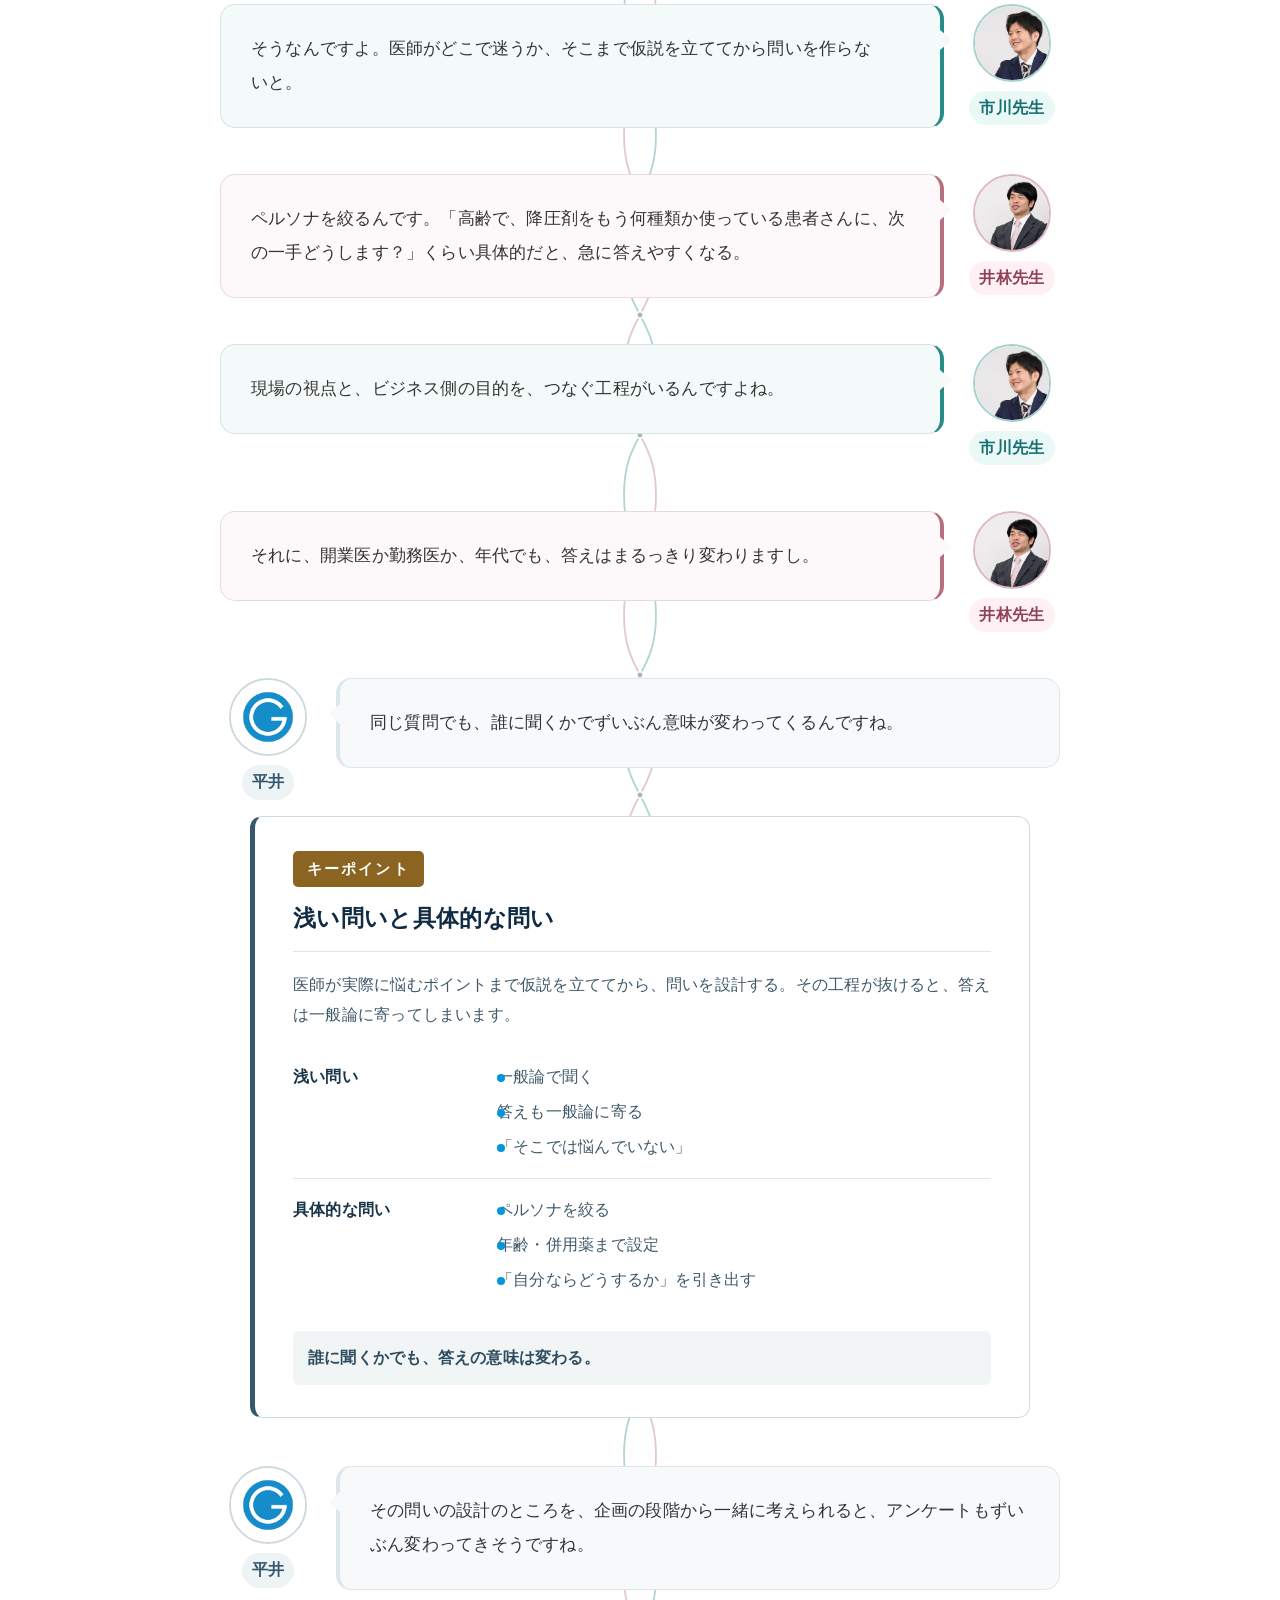
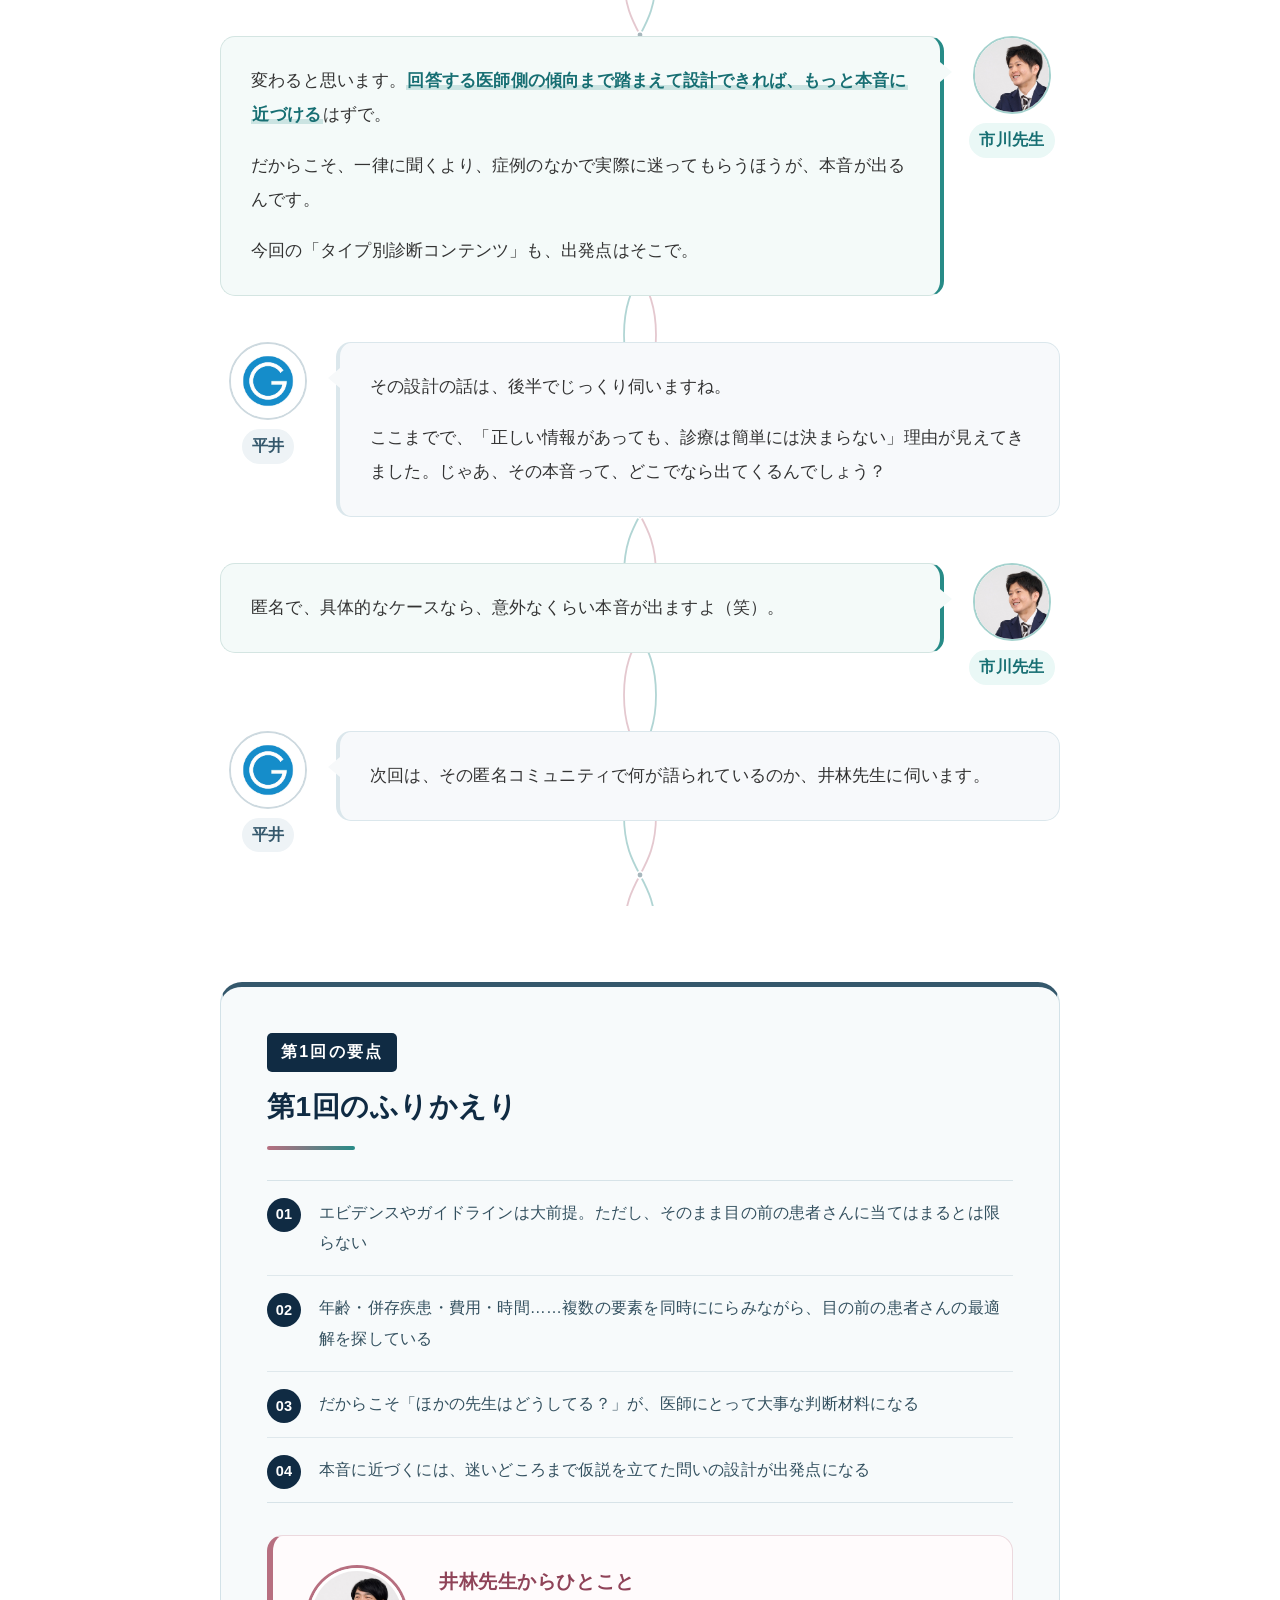
==== commit 185a0c5e: "Refine editorial callouts and article flow" ====
--- a/index.html
+++ b/index.html
@@ -1708,6 +1708,257 @@
 }
 /* /P) 対話から解説への接続と整理リストの密度調整 */
 
+/* ========== Q) 解説コンテンツの編集グリッド統一（2026-07-24） ========== */
+/* 外箱を一つに絞り、内部はカードではなく連続行と罫線で整理する。 */
+.article-callout{
+  box-sizing:border-box;
+}
+.article-callout>h4:first-child,
+.article-callout>h5:first-child{
+  padding-right:0;
+}
+@media (min-width:769px){
+  .talk-row:not(.reverse) + .article-callout,
+  .talk-row.reverse + .article-callout{
+    width:100%;
+    max-width:780px;
+    margin:0 auto 48px;
+  }
+}
+
+/* 同じ「キーポイント」は同じ琥珀系の表現にそろえる。 */
+.article-callout.key:not(.term-note){
+  border-color:#e7d9b6;
+  border-left-color:#b88a3b;
+  background-color:#fffaf0;
+}
+.article-callout.key:not(.term-note)>.ey{
+  background:#8a6420;
+  color:#fff;
+}
+.article-callout.key:not(.term-note)>h4{
+  border-bottom-color:#e8ddc2;
+  color:#4f4128;
+}
+
+/* ラベル、見出し、導入、整理内容の順に読み筋を固定する。 */
+.article-callout.with-key-point>h4{
+  margin-top:0!important;
+}
+.article-callout p.callout-intro{
+  margin:0 0 16px!important;
+}
+
+/* 比較・組み合わせ・役割分担は、二重三重のカードをやめて二つの連続行にする。 */
+.article-callout.cmp .cols{
+  display:block;
+  box-sizing:border-box;
+  width:100%;
+  margin:0;
+  padding:0;
+  overflow:visible;
+  border:0;
+  border-radius:0;
+  background:transparent;
+}
+.article-callout.cmp .cbadge{
+  display:none!important;
+}
+.article-callout.cmp .col{
+  display:grid;
+  grid-template-columns:160px minmax(0,1fr);
+  gap:22px;
+  align-items:start;
+  box-sizing:border-box;
+  width:100%;
+  min-width:0;
+  margin:0;
+  padding:17px 0;
+  border:0;
+  border-radius:0;
+  background:transparent;
+}
+.article-callout.cmp .col + .col{
+  border-top:1px solid #dce6ea;
+}
+.article-callout.cmp .lb{
+  margin:0;
+  padding:0;
+  border:0;
+  color:#183548;
+  line-height:1.7;
+}
+.article-callout.cmp .col ul{
+  display:grid;
+  gap:7px;
+  margin:0!important;
+  padding-left:22px!important;
+  list-style-position:outside;
+}
+.article-callout.cmp .col li{
+  margin:0!important;
+  padding:0!important;
+  color:#3f5969;
+  line-height:1.75;
+}
+.article-callout.sw .col ul{
+  grid-template-columns:repeat(2,minmax(0,1fr));
+  column-gap:32px;
+}
+
+/* 個人要因と組織要因も一つの面の中の二行として見せる。 */
+.article-callout.layers{
+  display:block;
+}
+.article-callout.layers .laybadge{
+  display:none!important;
+}
+.article-callout.layers .layer{
+  display:grid;
+  grid-template-columns:130px minmax(0,1fr);
+  gap:20px;
+  align-items:start;
+  box-sizing:border-box;
+  width:100%;
+  margin:0;
+  padding:17px 0;
+  border:0;
+  border-radius:0;
+  background:transparent;
+}
+.article-callout.layers .layer.org{
+  border-top:1px solid #dce6ea;
+}
+.article-callout.layers .lb{
+  margin:0;
+  padding:0;
+  border:0;
+  color:#183548;
+  line-height:1.7;
+}
+.article-callout.layers .lchips{
+  gap:8px;
+}
+.article-callout.layers .laychip{
+  padding:6px 10px;
+  border-radius:5px;
+  background:#eef3f5;
+  color:#3f5d6e;
+  font-size:14px;
+  line-height:1.55;
+}
+
+/* 番号付き整理は外枠を外し、同じ縦罫線リズムに統一する。 */
+.article-callout.eq .eqrow,
+.article-callout.three .items{
+  overflow:visible;
+  border:0;
+  border-radius:0;
+  background:transparent;
+}
+.article-callout.eq .eqrow,
+.article-callout.three.with-key-point .items{
+  border-top:1px solid #dce6ea;
+}
+.article-callout.three .items{
+  margin-top:0!important;
+}
+.article-callout.eq .eqv,
+.article-callout.three .items>li{
+  padding:15px 0!important;
+}
+.article-callout.eq .eqeq{
+  display:none;
+}
+.article-callout.eq .result{
+  margin-top:16px;
+}
+.article-callout.steps>.step{
+  padding:15px 0;
+}
+
+/* 結びの一文は、離れた追記ではなく直下の結論帯として固定する。 */
+.article-callout p.foot{
+  margin:16px 0 0!important;
+  padding:13px 15px!important;
+  border:0;
+  border-radius:6px;
+  background:#f1f5f6;
+  color:#2f4d60;
+  font-weight:700;
+  line-height:1.75;
+}
+
+/* 各回の要点も個別カードから連続リストへ。先生のコメント面は人物優先で残す。 */
+.recap-box>ul{
+  display:block;
+  padding:0;
+  border-top:1px solid #d7e3e8;
+  border-bottom:1px solid #d7e3e8;
+}
+.recap-box>ul>li{
+  min-height:0;
+  margin:0!important;
+  padding:17px 0 17px 52px!important;
+  border:0;
+  border-radius:0;
+  background:transparent;
+}
+.recap-box>ul>li + li{
+  border-top:1px solid #dfe8ec;
+}
+.recap-box>ul>li:before{
+  left:0!important;
+  top:17px!important;
+}
+
+@media only screen and (max-width:640px){
+  .talk-row,
+  .talk-row.reverse{
+    grid-template-columns:70px minmax(0,1fr);
+  }
+  .talk-row.reverse{
+    grid-template-columns:minmax(0,1fr) 70px;
+  }
+  .talk-speaker{
+    width:70px;
+  }
+  .talk-speaker-name{
+    font-size:14px!important;
+    white-space:nowrap!important;
+  }
+  .article-callout.cmp .col,
+  .article-callout.layers .layer{
+    grid-template-columns:1fr;
+    gap:8px;
+    padding:14px 0;
+  }
+  .article-callout.sw .col ul{
+    grid-template-columns:1fr;
+  }
+  .article-callout.eq .eqv,
+  .article-callout.three .items>li{
+    padding:14px 0!important;
+  }
+  .article-callout p.foot{
+    padding:12px 13px!important;
+  }
+  .recap-box>ul>li{
+    padding:16px 0 16px 44px!important;
+  }
+  .recap-box>ul>li:before{
+    left:0!important;
+    top:16px!important;
+  }
+}
+@media only screen and (max-width:420px){
+  .talk-speaker>.ichikawa-avatar-frame{
+    width:50px;
+    height:50px;
+  }
+}
+/* /Q) 解説コンテンツの編集グリッド統一 */
+
 /* /2026-07-17 デザイン刷新レイヤー */
 </style>
 
@@ -2082,7 +2333,7 @@
             </div>
             <div class="talk-bubble"><p>同じ質問でも、誰に聞くかでずいぶん意味が変わってくるんですね。</p></div>
           </div>
-          <div class="article-callout cmp vs with-key-point"><span class="kplbl">キーポイント</span><p class="callout-intro">医師が実際に悩むポイントまで仮説を立ててから、問いを設計する。その工程が抜けると、答えは一般論に寄ってしまいます。</p><h4>浅い問いと具体的な問い</h4><div class="cols"><span class="cbadge" aria-hidden="true">VS</span><div class="col a"><span class="lb">浅い問い</span><ul><li>一般論で聞く</li><li>答えも一般論に寄る</li><li>「そこでは悩んでいない」</li></ul></div><div class="col b"><span class="lb">具体的な問い</span><ul><li>ペルソナを絞る</li><li>年齢・併用薬まで設定</li><li>「自分ならどうするか」を引き出す</li></ul></div></div><p class="foot">誰に聞くかでも、答えの意味は変わる。</p></div>
+          <div class="article-callout cmp vs with-key-point"><span class="kplbl">キーポイント</span><h4>浅い問いと具体的な問い</h4><p class="callout-intro">医師が実際に悩むポイントまで仮説を立ててから、問いを設計する。その工程が抜けると、答えは一般論に寄ってしまいます。</p><div class="cols"><span class="cbadge" aria-hidden="true">VS</span><div class="col a"><span class="lb">浅い問い</span><ul><li>一般論で聞く</li><li>答えも一般論に寄る</li><li>「そこでは悩んでいない」</li></ul></div><div class="col b"><span class="lb">具体的な問い</span><ul><li>ペルソナを絞る</li><li>年齢・併用薬まで設定</li><li>「自分ならどうするか」を引き出す</li></ul></div></div><p class="foot">誰に聞くかでも、答えの意味は変わる。</p></div>
           <div class="talk-row">
             <div class="talk-speaker">
               <img src="img/bigm2y_logo.jpg" alt="株式会社ビッグエムズワイのロゴ" width="450" height="450">
@@ -2329,7 +2580,7 @@
             </div>
             <div class="talk-bubble"><p>そうなんです。数より先に、参加者の属性を見ないと。</p></div>
           </div>
-          <div class="article-callout three with-key-point"><span class="kplbl">キーポイント</span><p class="callout-intro">患者さん中心のフォロワーか、臨床情報を求める医師中心か。数字の大きさより、その場に誰が集まっているか。医師に何かを届けたいとき、まず見るべきはそこです。</p><h4>本音が出る3条件</h4><ul class="items"><li><span class="tnum">1</span><div class="ttx"><b>問いが具体的</b><small>症例・年齢・併用薬まで踏み込む</small></div></li><li><span class="tnum">2</span><div class="ttx"><b>発言しやすい場</b><small>匿名・ニックネーム</small></div></li><li><span class="tnum">3</span><div class="ttx"><b>参加者属性が合う</b><small>勉強目的か、生活・キャリア関心か</small></div></li></ul><p class="foot">人数だけでなく「どんな場で、誰に、何を聞くか」。</p></div>
+          <div class="article-callout three with-key-point"><span class="kplbl">キーポイント</span><h4>本音が出る3条件</h4><p class="callout-intro">患者さん中心のフォロワーか、臨床情報を求める医師中心か。数字の大きさより、その場に誰が集まっているか。医師に何かを届けたいとき、まず見るべきはそこです。</p><ul class="items"><li><span class="tnum">1</span><div class="ttx"><b>問いが具体的</b><small>症例・年齢・併用薬まで踏み込む</small></div></li><li><span class="tnum">2</span><div class="ttx"><b>発言しやすい場</b><small>匿名・ニックネーム</small></div></li><li><span class="tnum">3</span><div class="ttx"><b>参加者属性が合う</b><small>勉強目的か、生活・キャリア関心か</small></div></li></ul><p class="foot">人数だけでなく「どんな場で、誰に、何を聞くか」。</p></div>
           <div class="talk-row">
             <div class="talk-speaker">
               <img src="img/bigm2y_logo.jpg" alt="株式会社ビッグエムズワイのロゴ" width="450" height="450">
@@ -2591,7 +2842,6 @@
             </div>
             <div class="talk-bubble"><p>「デスキリング」って言葉も出てきていますよね。</p><span class="article-note">（※AIへの依存などで技能が低下すること）</span><p><strong>AIに頼りきって自分を磨かないと、医師としての力が育たない</strong>。だから逆に、医師教育が大事になってくると思うんです。</p></div>
           </div>
-          <div class="article-callout key term-note"><span class="ey">コラム</span><p>補足：AI依存とは別の概念。クリニカル・イナーシャ（臨床的惰性）。必要な治療の開始・強化が行われず、現状維持が続いてしまう傾向を指します。AIへの依存や、自己学習不足そのものを指す言葉ではありません。</p></div>
           <div class="talk-row">
             <div class="talk-speaker">
               <img src="img/bigm2y_logo.jpg" alt="株式会社ビッグエムズワイのロゴ" width="450" height="450">
@@ -2606,120 +2856,120 @@
             </div>
             <div class="talk-bubble"><p>そうなんです。前提の情報がズレてたら、そのあと細かく分析しても、答えはズレる。</p><p>だから私は、まず自分の見立てを出してから、「漏れないか」「別の見方ないか」ってAIに聞くんです。</p><p><strong>AIを使うほど、使う側の判断軸が問われる</strong>というか。</p></div>
           </div>
+          <div class="talk-row reverse">
+            <div class="talk-speaker">
+              <img src="img_iv/ichikawa_smile_avatar.jpg" alt="市川峰大先生" width="450" height="450">
+              <p class="talk-speaker-name">市川先生</p>
+            </div>
+            <div class="talk-bubble"><p>もう一つ。情報が整ってても、誰の経験から出た言葉なのかが見えないと、読み手は距離を感じるんですよ。</p></div>
+          </div>
+          <div class="talk-row">
+            <div class="talk-speaker">
+              <img src="img/bigm2y_logo.jpg" alt="株式会社ビッグエムズワイのロゴ" width="450" height="450">
+              <p class="talk-speaker-name">平井</p>
+            </div>
+            <div class="talk-bubble"><p>AIを使いつつも、人の文脈や体温みたいなものは残していく、ということなんですね。</p></div>
+          </div>
+          <div class="talk-row reverse">
+            <div class="talk-speaker">
+              <img src="img_iv/ichikawa_smile_avatar.jpg" alt="市川峰大先生" width="450" height="450">
+              <p class="talk-speaker-name">市川先生</p>
+            </div>
+            <div class="talk-bubble"><p>そこが、これからのコンテンツでは大事だと思います。</p></div>
+          </div>
+          <div class="talk-row">
+            <div class="talk-speaker">
+              <img src="img/bigm2y_logo.jpg" alt="株式会社ビッグエムズワイのロゴ" width="450" height="450">
+              <p class="talk-speaker-name">平井</p>
+            </div>
+            <div class="talk-bubble"><p>先生方が情報を集めるルートも、変わりそうですよね。MRさんとか、M3みたいなメディアから集めていたものが……</p></div>
+          </div>
+          <div class="talk-row reverse">
+            <div class="talk-speaker">
+              <img src="img_iv/ichikawa_smile_avatar.jpg" alt="市川峰大先生" width="450" height="450">
+              <p class="talk-speaker-name">市川先生</p>
+            </div>
+            <div class="talk-bubble"><p>一般的な情報は、AIでかなり集めやすくなる。だから残るのは、その取捨選択と、AIが拾いにくい例外や生の声を、補う役割ですね。</p></div>
+          </div>
+          <div class="talk-row reverse">
+            <div class="talk-speaker">
+              <img src="img_iv/ibayashi.jpg" alt="井林雄太先生" width="450" height="450">
+              <p class="talk-speaker-name">井林先生</p>
+            </div>
+            <div class="talk-bubble"><p>医療って命に直結するので。</p><p>おいしいお店を探すみたいに「80点なら十分」とは、いかないんです。重大な見落としは許されない。</p></div>
+          </div>
+          <div class="article-callout key-point"><span class="kplbl">キーポイント</span><p>日常の情報収集なら多少の粗さは許せても、診療では重大な見落としが許されません。AIの出力を答えに変える手前に、例外に気づける人の経験と判断が要ります。</p></div>
+          <div class="talk-row reverse">
+            <div class="talk-speaker">
+              <img src="img_iv/ichikawa_smile_avatar.jpg" alt="市川峰大先生" width="450" height="450">
+              <p class="talk-speaker-name">市川先生</p>
+            </div>
+            <div class="talk-bubble"><p>AIってよく「優秀な新人」って言われますけど、まさにそれで。学習コストは省ける。</p><p>でも、<strong>例外を拾うとか、そもそもどんな問いを立てるかは、専門家との差が出る</strong>。</p></div>
+          </div>
+          <div class="talk-row reverse">
+            <div class="talk-speaker">
+              <img src="img_iv/ibayashi.jpg" alt="井林雄太先生" width="450" height="450">
+              <p class="talk-speaker-name">井林先生</p>
+            </div>
+            <div class="talk-bubble"><p>何を外しちゃいけないか、どんな問いを立てるかは、臨床経験を通じて身につくものなので。</p><p>AIにも、その前提まで明示して使わないと。</p></div>
+          </div>
+          <div class="talk-row">
+            <div class="talk-speaker">
+              <img src="img/bigm2y_logo.jpg" alt="株式会社ビッグエムズワイのロゴ" width="450" height="450">
+              <p class="talk-speaker-name">平井</p>
+            </div>
+            <div class="talk-bubble"><p>まわりの先生がAIを使う場面だと、一番多い用途は何でしょうか？</p></div>
+          </div>
+          <div class="talk-row reverse">
+            <div class="talk-speaker">
+              <img src="img_iv/ibayashi.jpg" alt="井林雄太先生" width="450" height="450">
+              <p class="talk-speaker-name">井林先生</p>
+            </div>
+            <div class="talk-bubble"><p>論文検索とエビデンス確認、あとスライド作りですね。</p></div>
+          </div>
+          <div class="talk-row reverse">
+            <div class="talk-speaker">
+              <img src="img_iv/ichikawa_smile_avatar.jpg" alt="市川峰大先生" width="450" height="450">
+              <p class="talk-speaker-name">市川先生</p>
+            </div>
+            <div class="talk-bubble"><p>若手だと、臨床の疑問をまずAIに聞く人が、かなり増えてます。</p><p>そのあと成書や元論文で確認する人もいますけど、確認せずに済ませちゃうケースもあって。そこが課題ですね。</p><span class="article-note">（※専門書）</span></div>
+          </div>
+          <div class="talk-row">
+            <div class="talk-speaker">
+              <img src="img/bigm2y_logo.jpg" alt="株式会社ビッグエムズワイのロゴ" width="450" height="450">
+              <p class="talk-speaker-name">平井</p>
+            </div>
+            <div class="talk-bubble"><p>若手には、どう教えていらっしゃるんですか？</p></div>
+          </div>
+          <div class="talk-row reverse">
+            <div class="talk-speaker">
+              <img src="img_iv/ibayashi.jpg" alt="井林雄太先生" width="450" height="450">
+              <p class="talk-speaker-name">井林先生</p>
+            </div>
+            <div class="talk-bubble"><p>私は、成書を読ませて、本人に見立てを説明させてから、指導します。</p></div>
+          </div>
+          <div class="talk-row reverse">
+            <div class="talk-speaker">
+              <img src="img_iv/ichikawa_smile_avatar.jpg" alt="市川峰大先生" width="450" height="450">
+              <p class="talk-speaker-name">市川先生</p>
+            </div>
+            <div class="talk-bubble"><p>私はちょっと違って、まずAIで浅い知識やキーワードを掴んでから、成書へ進む。順番が大事だと思ってて。</p></div>
+          </div>
+          <div class="talk-row">
+            <div class="talk-speaker">
+              <img src="img/bigm2y_logo.jpg" alt="株式会社ビッグエムズワイのロゴ" width="450" height="450">
+              <p class="talk-speaker-name">平井</p>
+            </div>
+            <div class="talk-bubble"><p>カーナビに似ていますね。便利ですけど、頼りきっていると、道や標識を覚えにくくなるところがありますよね。</p></div>
+          </div>
+          <div class="talk-row reverse">
+            <div class="talk-speaker">
+              <img src="img_iv/ichikawa_smile_avatar.jpg" alt="市川峰大先生" width="450" height="450">
+              <p class="talk-speaker-name">市川先生</p>
+            </div>
+            <div class="talk-bubble"><p>そうそう。AIも出発点として使って、その先を成書や元論文で確かめる。その順番ですね。</p></div>
+          </div>
           <div class="article-callout steps"><h4>市川先生のAI活用例</h4><div class="step"><span class="num">1</span><p>自分の見立てを持つ</p></div><div class="step"><span class="num">2</span><p>AIに漏れ・別視点を聞く</p></div><div class="step"><span class="num">3</span><p>成書・元論文で確かめる</p></div><div class="step"><span class="num">4</span><p>患者の文脈を踏まえて判断する</p></div><p class="foot">用途や所属組織のルールに応じた確認が必要です。</p></div>
-          <div class="talk-row reverse">
-            <div class="talk-speaker">
-              <img src="img_iv/ichikawa_smile_avatar.jpg" alt="市川峰大先生" width="450" height="450">
-              <p class="talk-speaker-name">市川先生</p>
-            </div>
-            <div class="talk-bubble"><p>もう一つ。情報が整ってても、誰の経験から出た言葉なのかが見えないと、読み手は距離を感じるんですよ。</p></div>
-          </div>
-          <div class="talk-row">
-            <div class="talk-speaker">
-              <img src="img/bigm2y_logo.jpg" alt="株式会社ビッグエムズワイのロゴ" width="450" height="450">
-              <p class="talk-speaker-name">平井</p>
-            </div>
-            <div class="talk-bubble"><p>AIを使いつつも、人の文脈や体温みたいなものは残していく、ということなんですね。</p></div>
-          </div>
-          <div class="talk-row reverse">
-            <div class="talk-speaker">
-              <img src="img_iv/ichikawa_smile_avatar.jpg" alt="市川峰大先生" width="450" height="450">
-              <p class="talk-speaker-name">市川先生</p>
-            </div>
-            <div class="talk-bubble"><p>そこが、これからのコンテンツでは大事だと思います。</p></div>
-          </div>
-          <div class="talk-row">
-            <div class="talk-speaker">
-              <img src="img/bigm2y_logo.jpg" alt="株式会社ビッグエムズワイのロゴ" width="450" height="450">
-              <p class="talk-speaker-name">平井</p>
-            </div>
-            <div class="talk-bubble"><p>先生方が情報を集めるルートも、変わりそうですよね。MRさんとか、M3みたいなメディアから集めていたものが……</p></div>
-          </div>
-          <div class="talk-row reverse">
-            <div class="talk-speaker">
-              <img src="img_iv/ichikawa_smile_avatar.jpg" alt="市川峰大先生" width="450" height="450">
-              <p class="talk-speaker-name">市川先生</p>
-            </div>
-            <div class="talk-bubble"><p>一般的な情報は、AIでかなり集めやすくなる。だから残るのは、その取捨選択と、AIが拾いにくい例外や生の声を、補う役割ですね。</p></div>
-          </div>
-          <div class="talk-row reverse">
-            <div class="talk-speaker">
-              <img src="img_iv/ibayashi.jpg" alt="井林雄太先生" width="450" height="450">
-              <p class="talk-speaker-name">井林先生</p>
-            </div>
-            <div class="talk-bubble"><p>医療って命に直結するので。</p><p>おいしいお店を探すみたいに「80点なら十分」とは、いかないんです。重大な見落としは許されない。</p></div>
-          </div>
-          <div class="article-callout key-point"><span class="kplbl">キーポイント</span><p>日常の情報収集なら多少の粗さは許せても、診療では重大な見落としが許されません。AIの出力を答えに変える手前に、例外に気づける人の経験と判断が要ります。</p></div>
-          <div class="talk-row reverse">
-            <div class="talk-speaker">
-              <img src="img_iv/ichikawa_smile_avatar.jpg" alt="市川峰大先生" width="450" height="450">
-              <p class="talk-speaker-name">市川先生</p>
-            </div>
-            <div class="talk-bubble"><p>AIってよく「優秀な新人」って言われますけど、まさにそれで。学習コストは省ける。</p><p>でも、<strong>例外を拾うとか、そもそもどんな問いを立てるかは、専門家との差が出る</strong>。</p></div>
-          </div>
-          <div class="talk-row reverse">
-            <div class="talk-speaker">
-              <img src="img_iv/ibayashi.jpg" alt="井林雄太先生" width="450" height="450">
-              <p class="talk-speaker-name">井林先生</p>
-            </div>
-            <div class="talk-bubble"><p>何を外しちゃいけないか、どんな問いを立てるかは、臨床経験を通じて身につくものなので。</p><p>AIにも、その前提まで明示して使わないと。</p></div>
-          </div>
-          <div class="talk-row">
-            <div class="talk-speaker">
-              <img src="img/bigm2y_logo.jpg" alt="株式会社ビッグエムズワイのロゴ" width="450" height="450">
-              <p class="talk-speaker-name">平井</p>
-            </div>
-            <div class="talk-bubble"><p>まわりの先生がAIを使う場面だと、一番多い用途は何でしょうか？</p></div>
-          </div>
-          <div class="talk-row reverse">
-            <div class="talk-speaker">
-              <img src="img_iv/ibayashi.jpg" alt="井林雄太先生" width="450" height="450">
-              <p class="talk-speaker-name">井林先生</p>
-            </div>
-            <div class="talk-bubble"><p>論文検索とエビデンス確認、あとスライド作りですね。</p></div>
-          </div>
-          <div class="talk-row reverse">
-            <div class="talk-speaker">
-              <img src="img_iv/ichikawa_smile_avatar.jpg" alt="市川峰大先生" width="450" height="450">
-              <p class="talk-speaker-name">市川先生</p>
-            </div>
-            <div class="talk-bubble"><p>若手だと、臨床の疑問をまずAIに聞く人が、かなり増えてます。</p><p>そのあと成書や元論文で確認する人もいますけど、確認せずに済ませちゃうケースもあって。そこが課題ですね。</p><span class="article-note">（※専門書）</span></div>
-          </div>
-          <div class="talk-row">
-            <div class="talk-speaker">
-              <img src="img/bigm2y_logo.jpg" alt="株式会社ビッグエムズワイのロゴ" width="450" height="450">
-              <p class="talk-speaker-name">平井</p>
-            </div>
-            <div class="talk-bubble"><p>若手には、どう教えていらっしゃるんですか？</p></div>
-          </div>
-          <div class="talk-row reverse">
-            <div class="talk-speaker">
-              <img src="img_iv/ibayashi.jpg" alt="井林雄太先生" width="450" height="450">
-              <p class="talk-speaker-name">井林先生</p>
-            </div>
-            <div class="talk-bubble"><p>私は、成書を読ませて、本人に見立てを説明させてから、指導します。</p></div>
-          </div>
-          <div class="talk-row reverse">
-            <div class="talk-speaker">
-              <img src="img_iv/ichikawa_smile_avatar.jpg" alt="市川峰大先生" width="450" height="450">
-              <p class="talk-speaker-name">市川先生</p>
-            </div>
-            <div class="talk-bubble"><p>私はちょっと違って、まずAIで浅い知識やキーワードを掴んでから、成書へ進む。順番が大事だと思ってて。</p></div>
-          </div>
-          <div class="talk-row">
-            <div class="talk-speaker">
-              <img src="img/bigm2y_logo.jpg" alt="株式会社ビッグエムズワイのロゴ" width="450" height="450">
-              <p class="talk-speaker-name">平井</p>
-            </div>
-            <div class="talk-bubble"><p>カーナビに似ていますね。便利ですけど、頼りきっていると、道や標識を覚えにくくなるところがありますよね。</p></div>
-          </div>
-          <div class="talk-row reverse">
-            <div class="talk-speaker">
-              <img src="img_iv/ichikawa_smile_avatar.jpg" alt="市川峰大先生" width="450" height="450">
-              <p class="talk-speaker-name">市川先生</p>
-            </div>
-            <div class="talk-bubble"><p>そうそう。AIも出発点として使って、その先を成書や元論文で確かめる。その順番ですね。</p></div>
-          </div>
           <div class="talk-row">
             <div class="talk-speaker">
               <img src="img/bigm2y_logo.jpg" alt="株式会社ビッグエムズワイのロゴ" width="450" height="450">
@@ -2734,6 +2984,7 @@
             </div>
             <div class="talk-bubble"><p>医療コンテンツでも、一次情報を深く知る人が制作に入るのが、大事なんです。</p></div>
           </div>
+          <div class="article-callout key term-note"><span class="ey">注記</span><p>本記事でいう「一次情報」は、医師の経験や現場の声を指します。治療効果・安全性を示すエビデンスとは役割が異なります。</p></div>
           <div class="talk-row reverse">
             <div class="talk-speaker">
               <img src="img_iv/ibayashi.jpg" alt="井林雄太先生" width="450" height="450">
@@ -2741,7 +2992,6 @@
             </div>
             <div class="talk-bubble"><p>一人の経験だけじゃなく、複数の医師の声を集めると、見えてくる前提も増えていくんですよね。</p><p>専門性を見極める一つの目安が、専門医資格で。専門医試験って、AIに頼らず答える基礎知識が求められるんです。</p><p>作る側も、AIだけじゃ答えにくい問題を、考えるようになってて。</p></div>
           </div>
-          <div class="article-callout key term-note"><span class="ey">注記</span><p>本記事でいう「一次情報」は、医師の経験や現場の声を指します。治療効果・安全性を示すエビデンスとは役割が異なります。</p></div>
           <div class="talk-row">
             <div class="talk-speaker">
               <img src="img/bigm2y_logo.jpg" alt="株式会社ビッグエムズワイのロゴ" width="450" height="450">
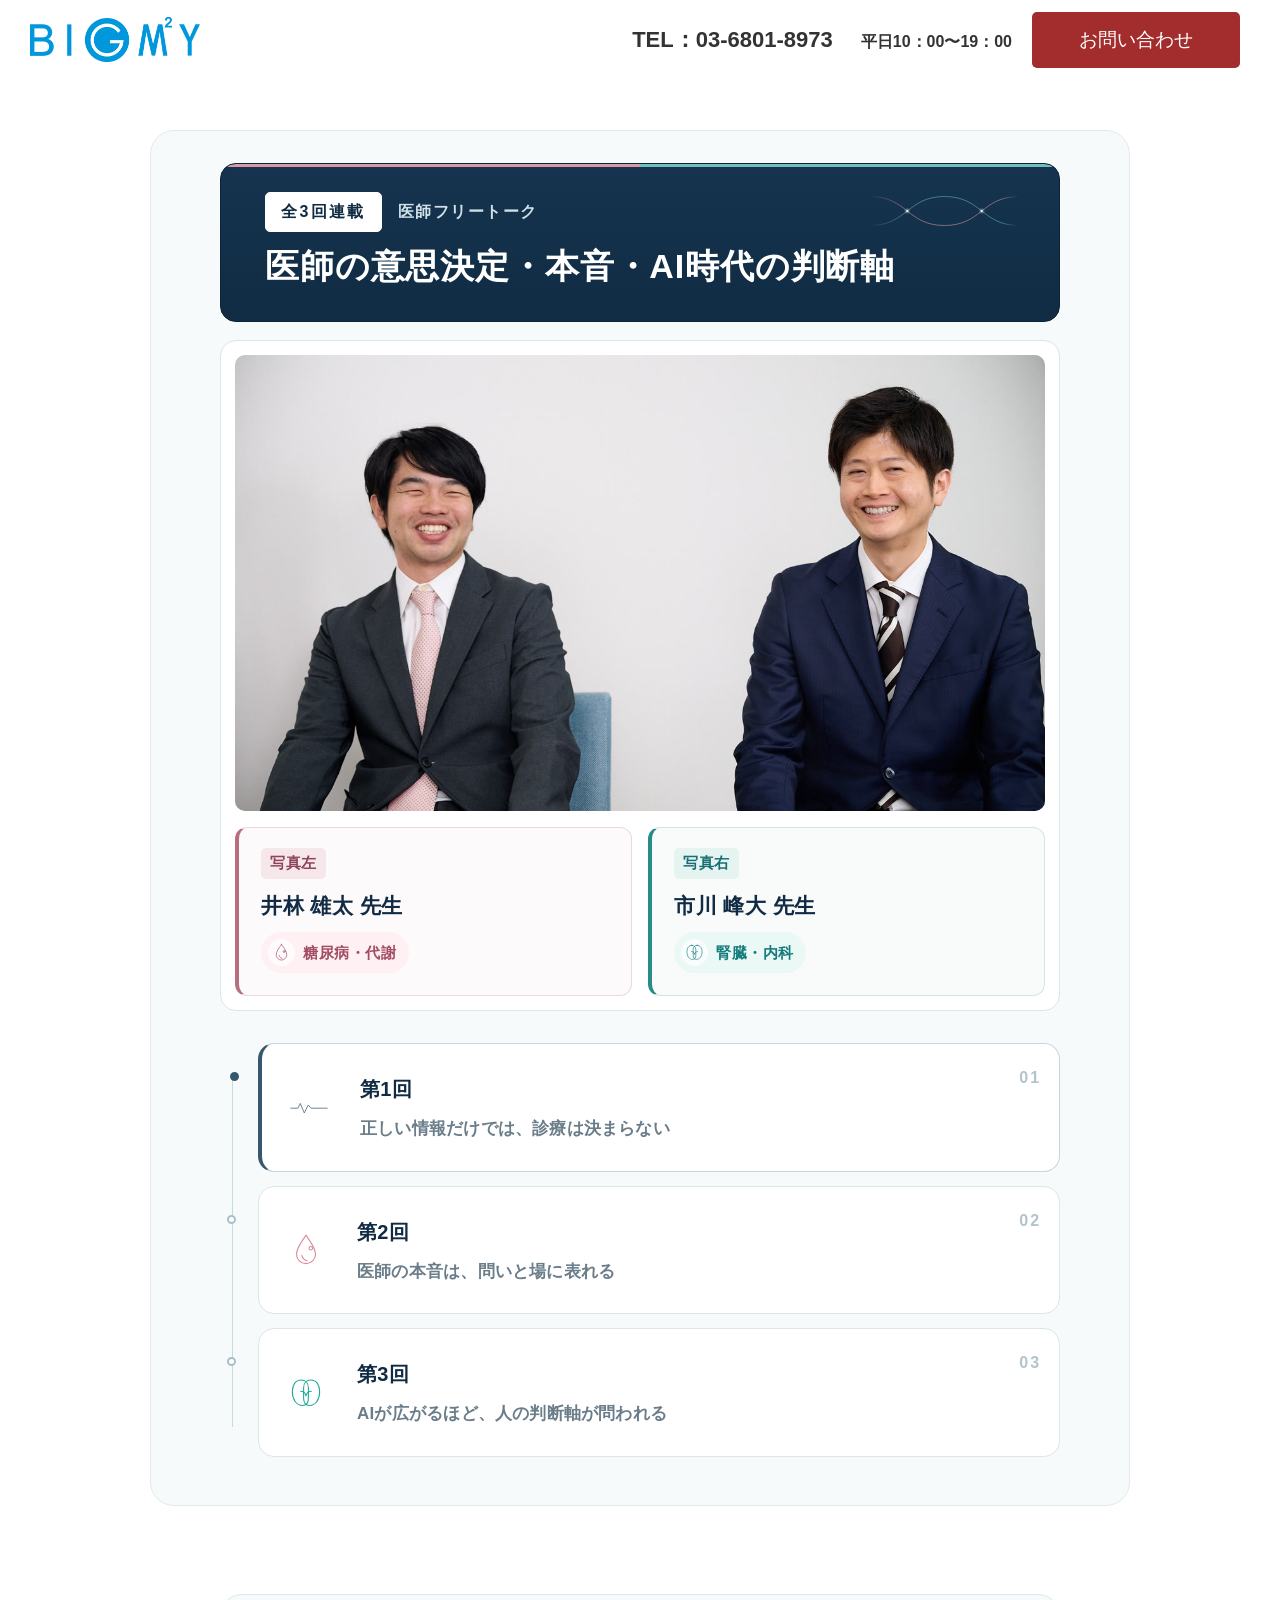
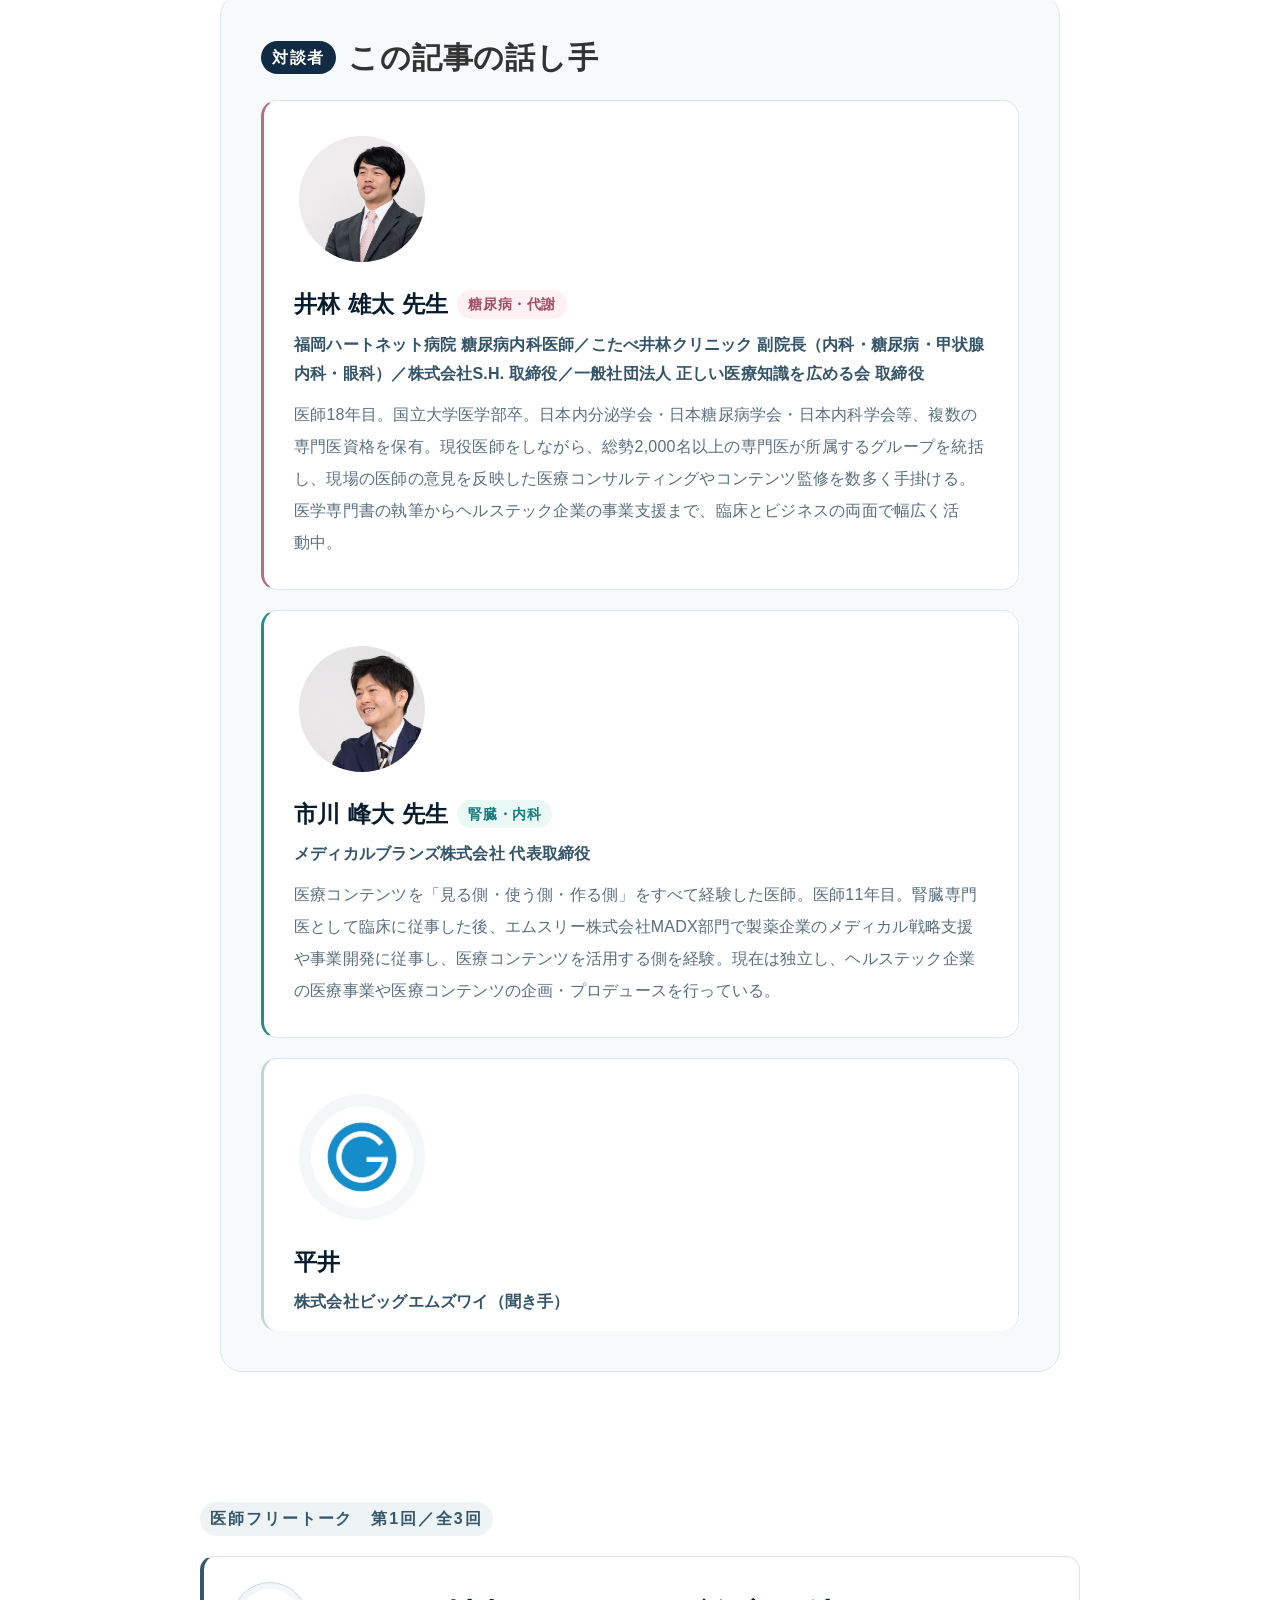
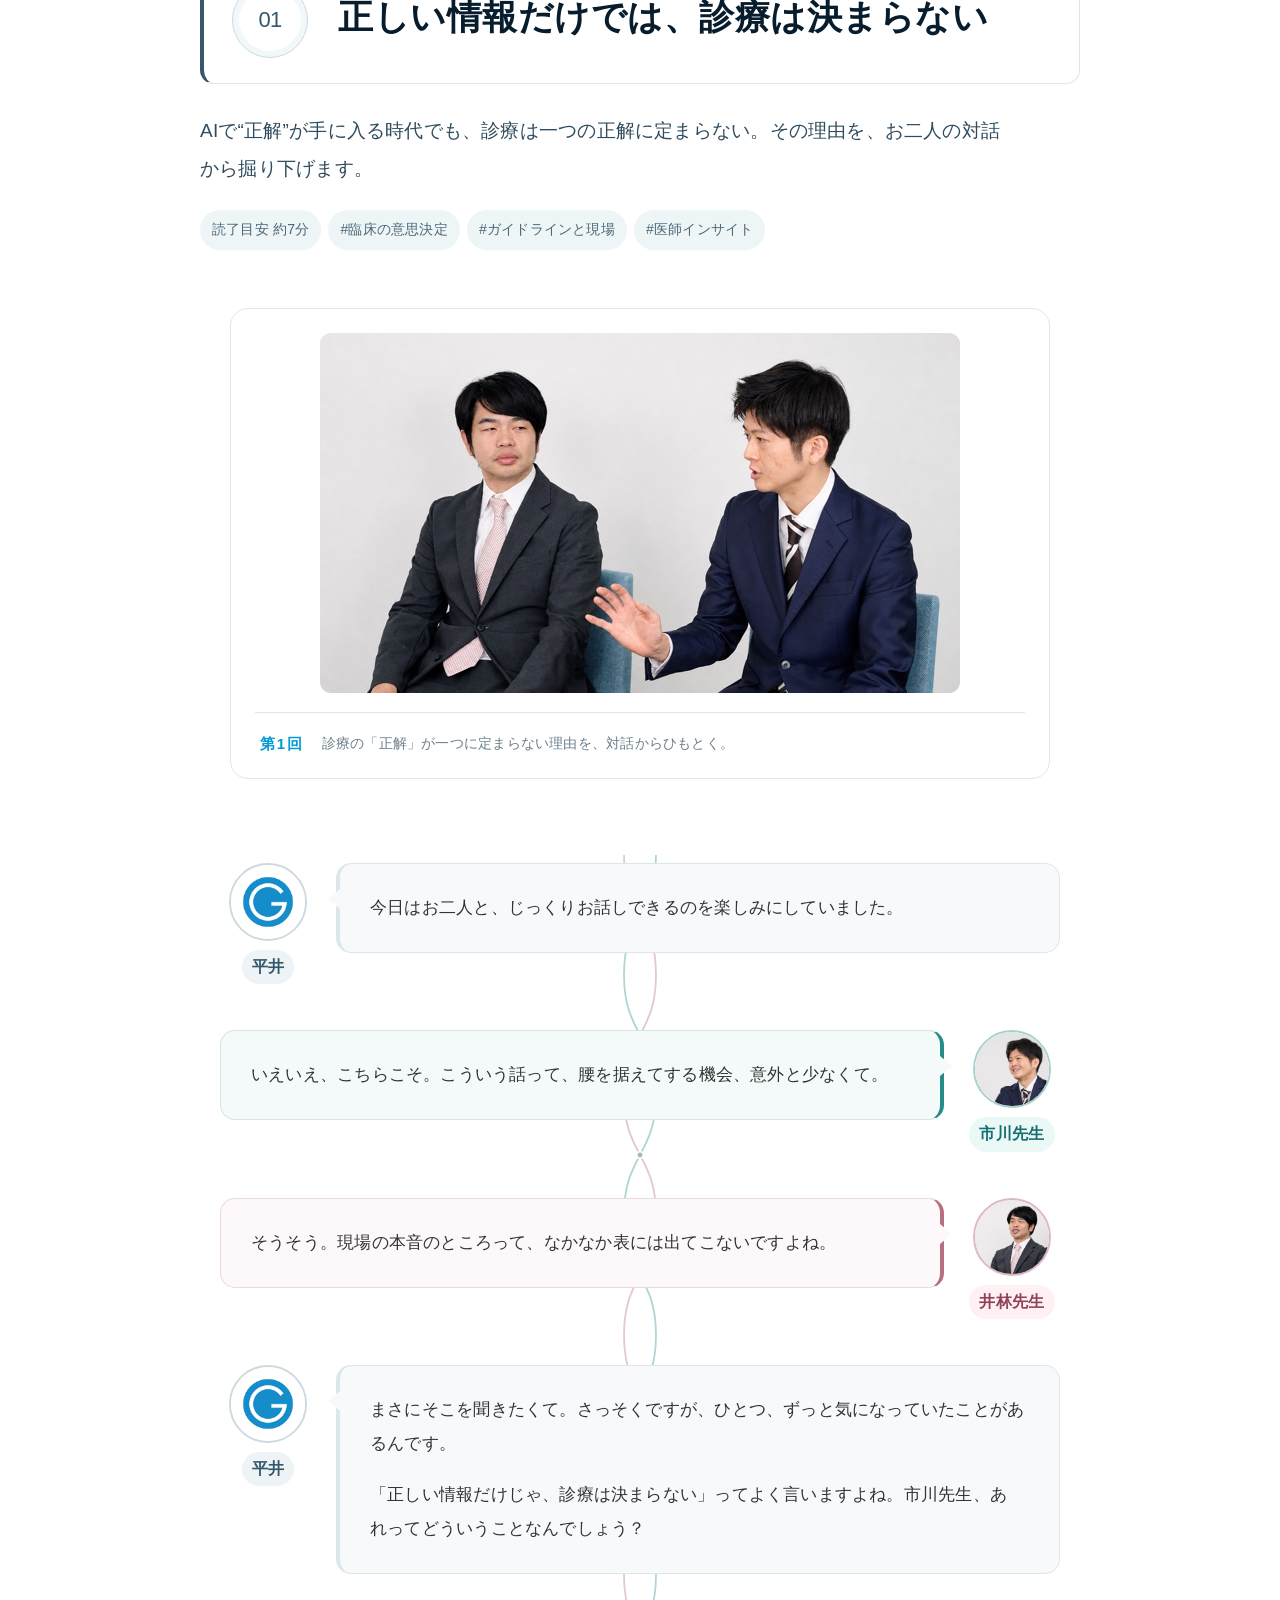
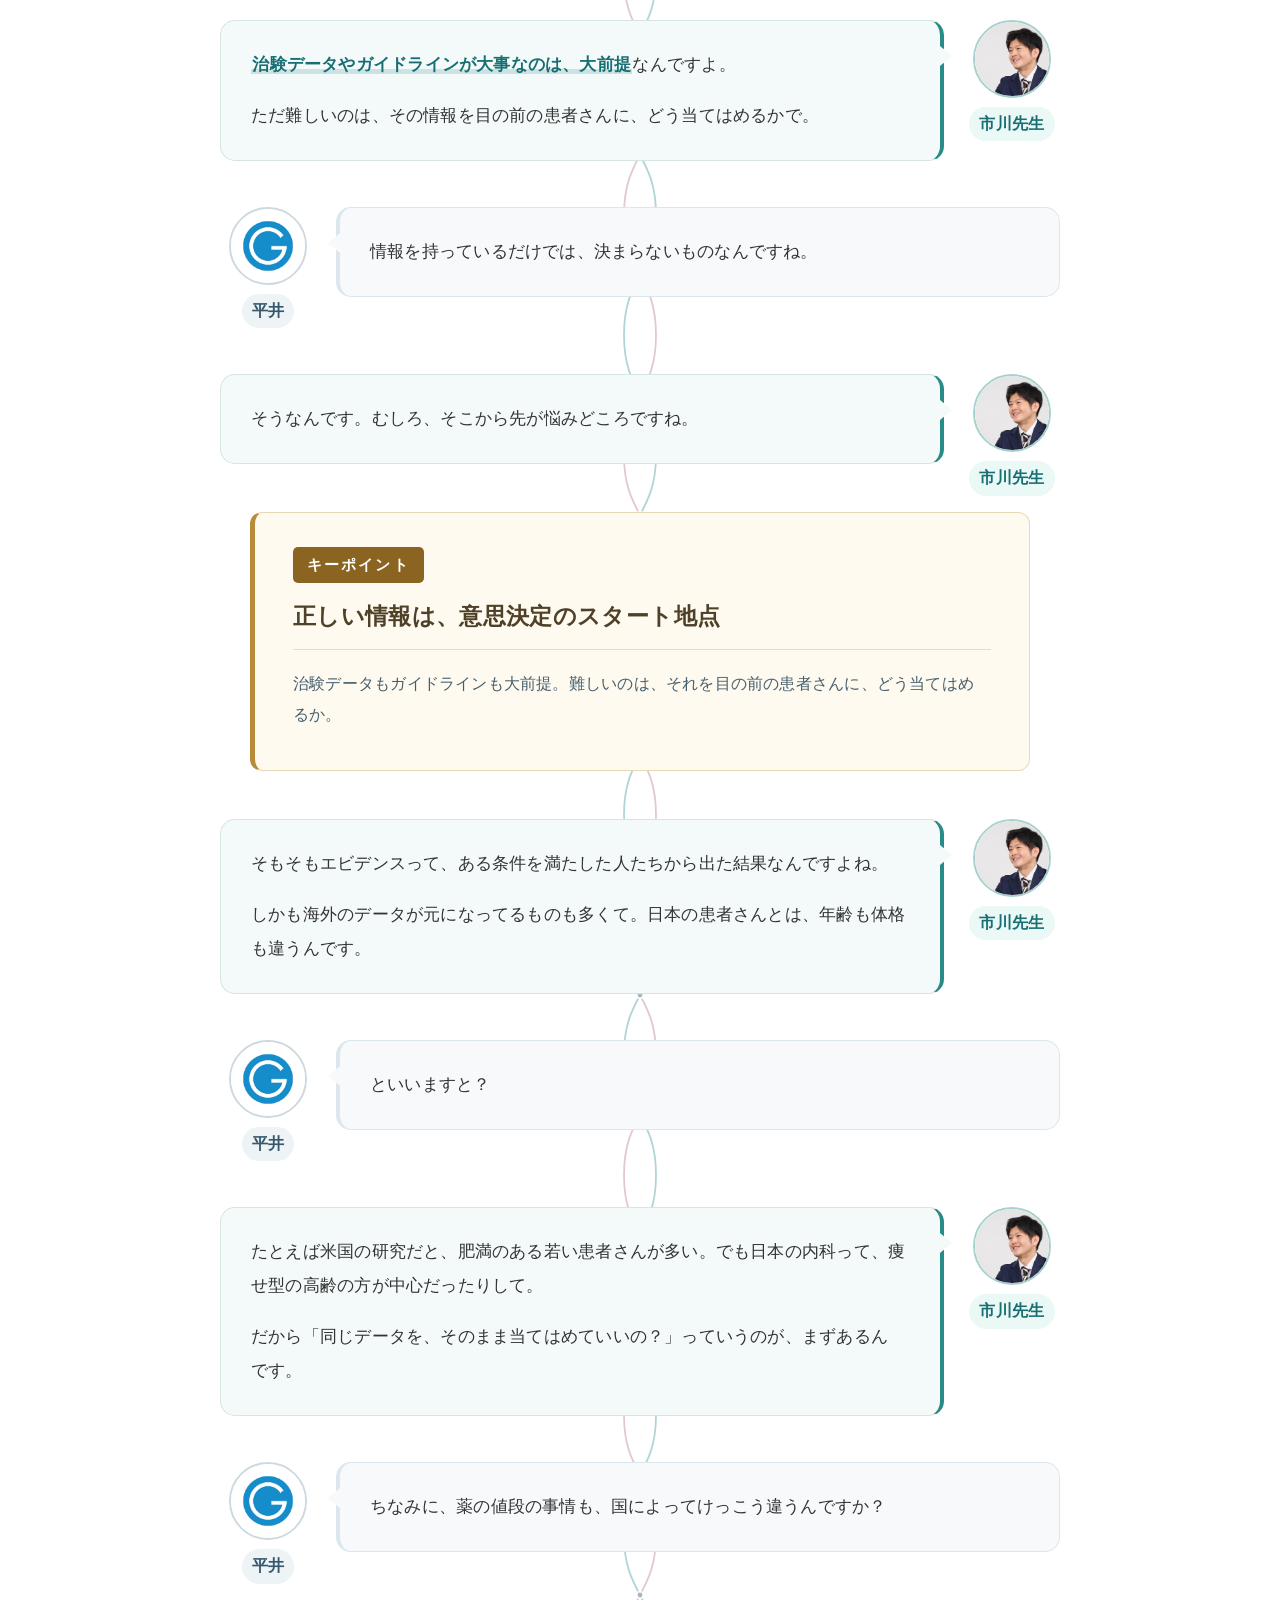
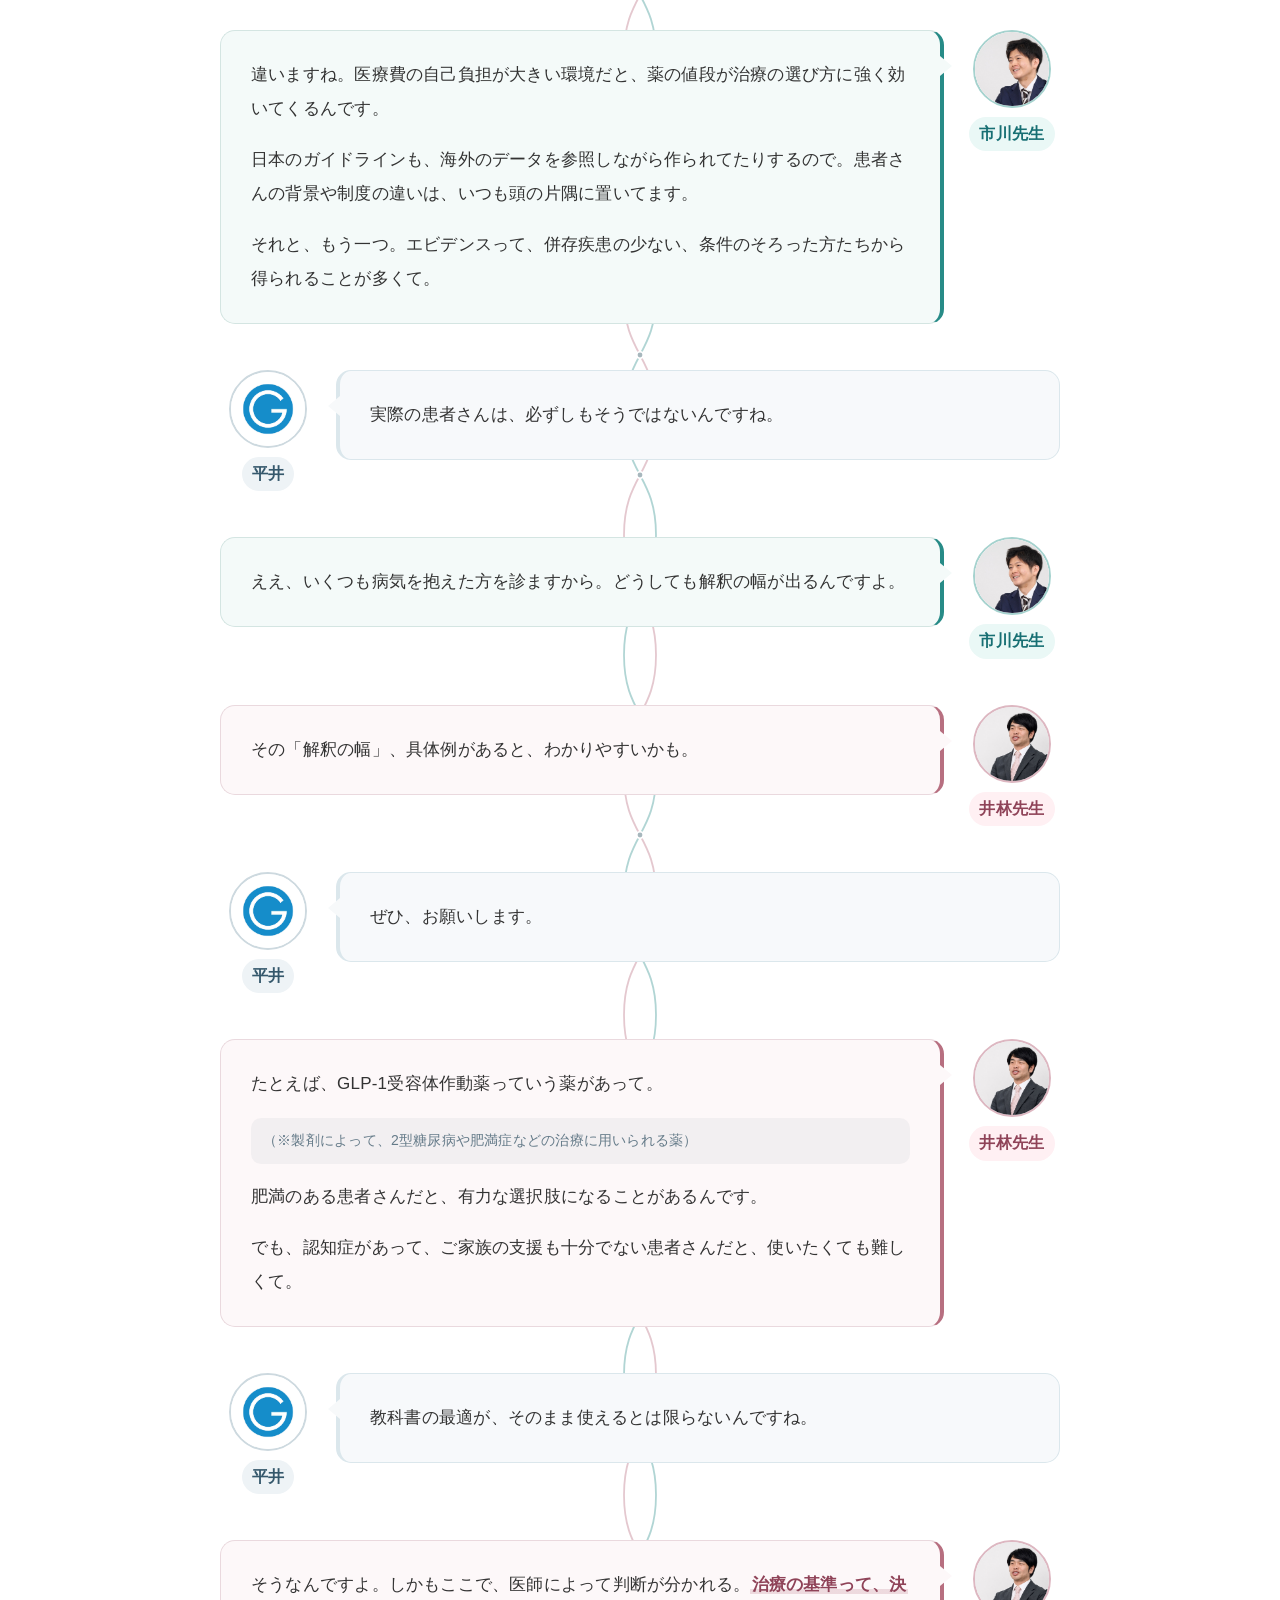
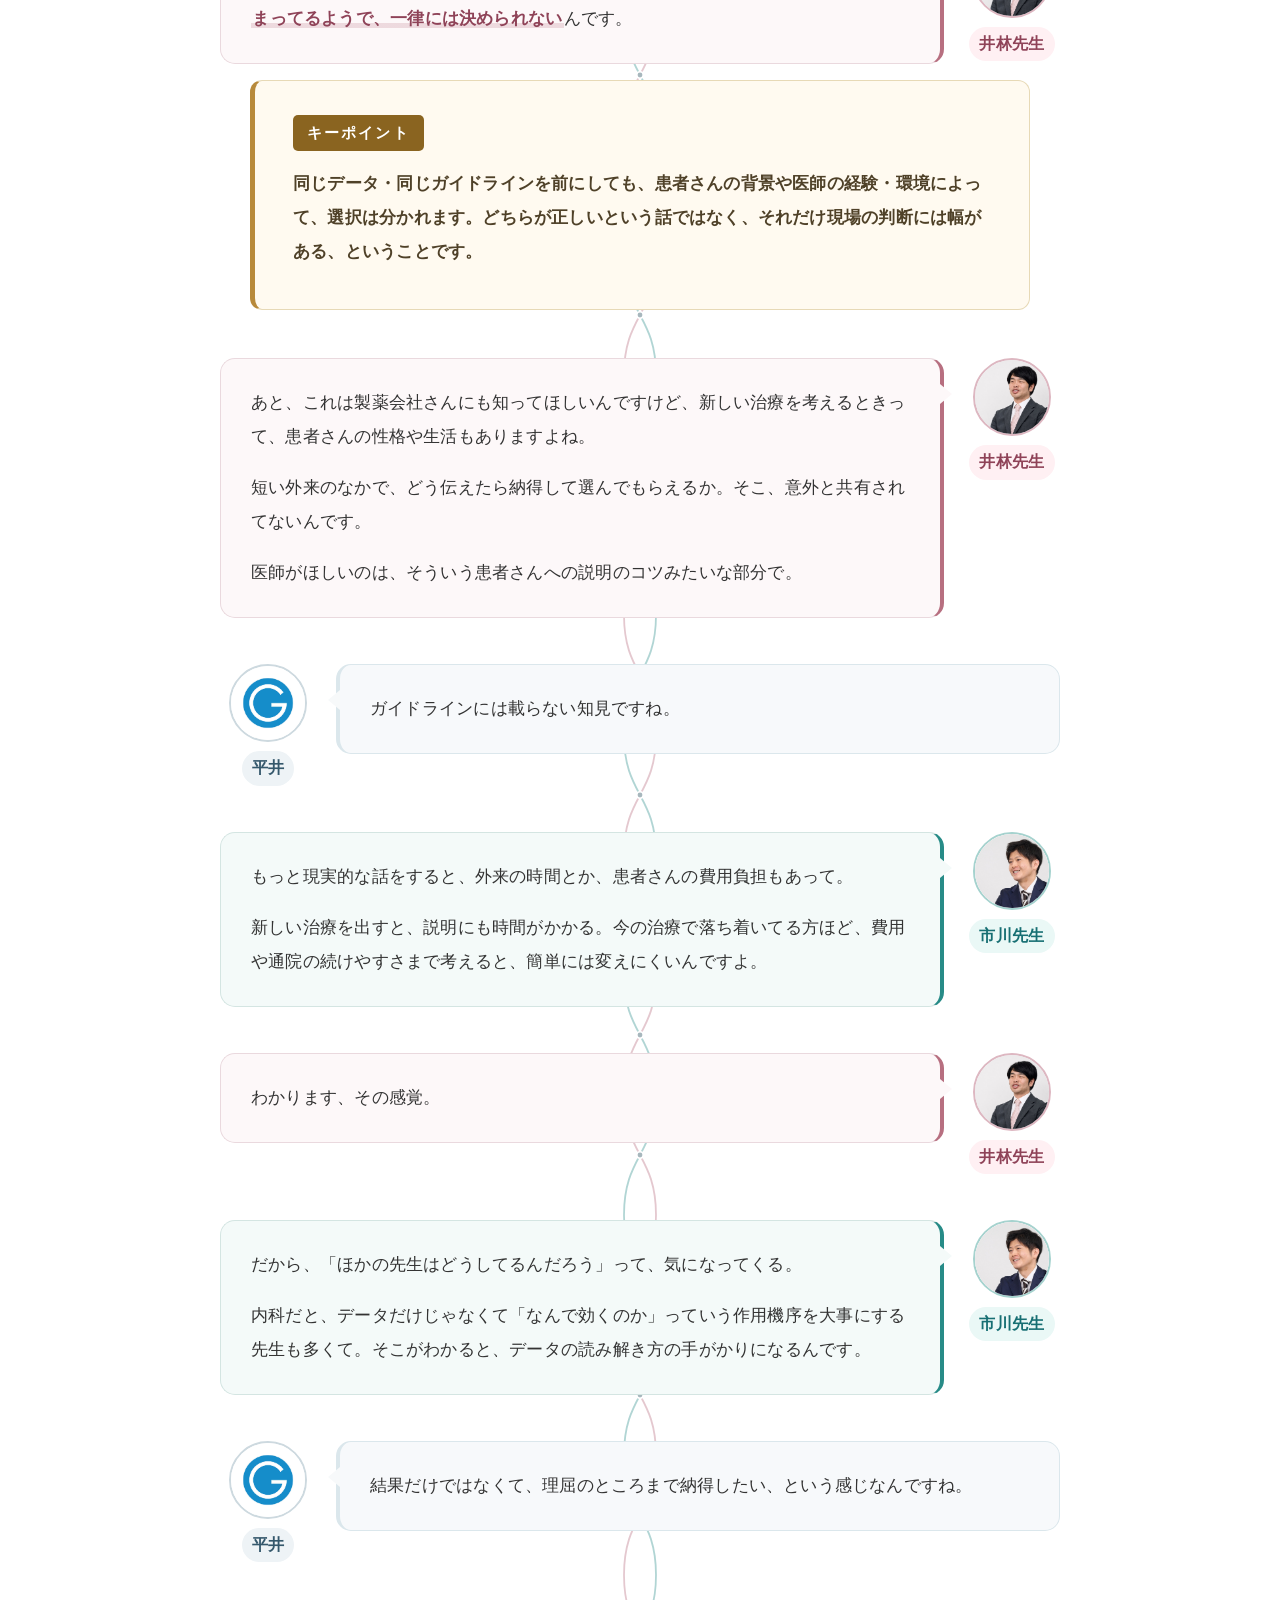
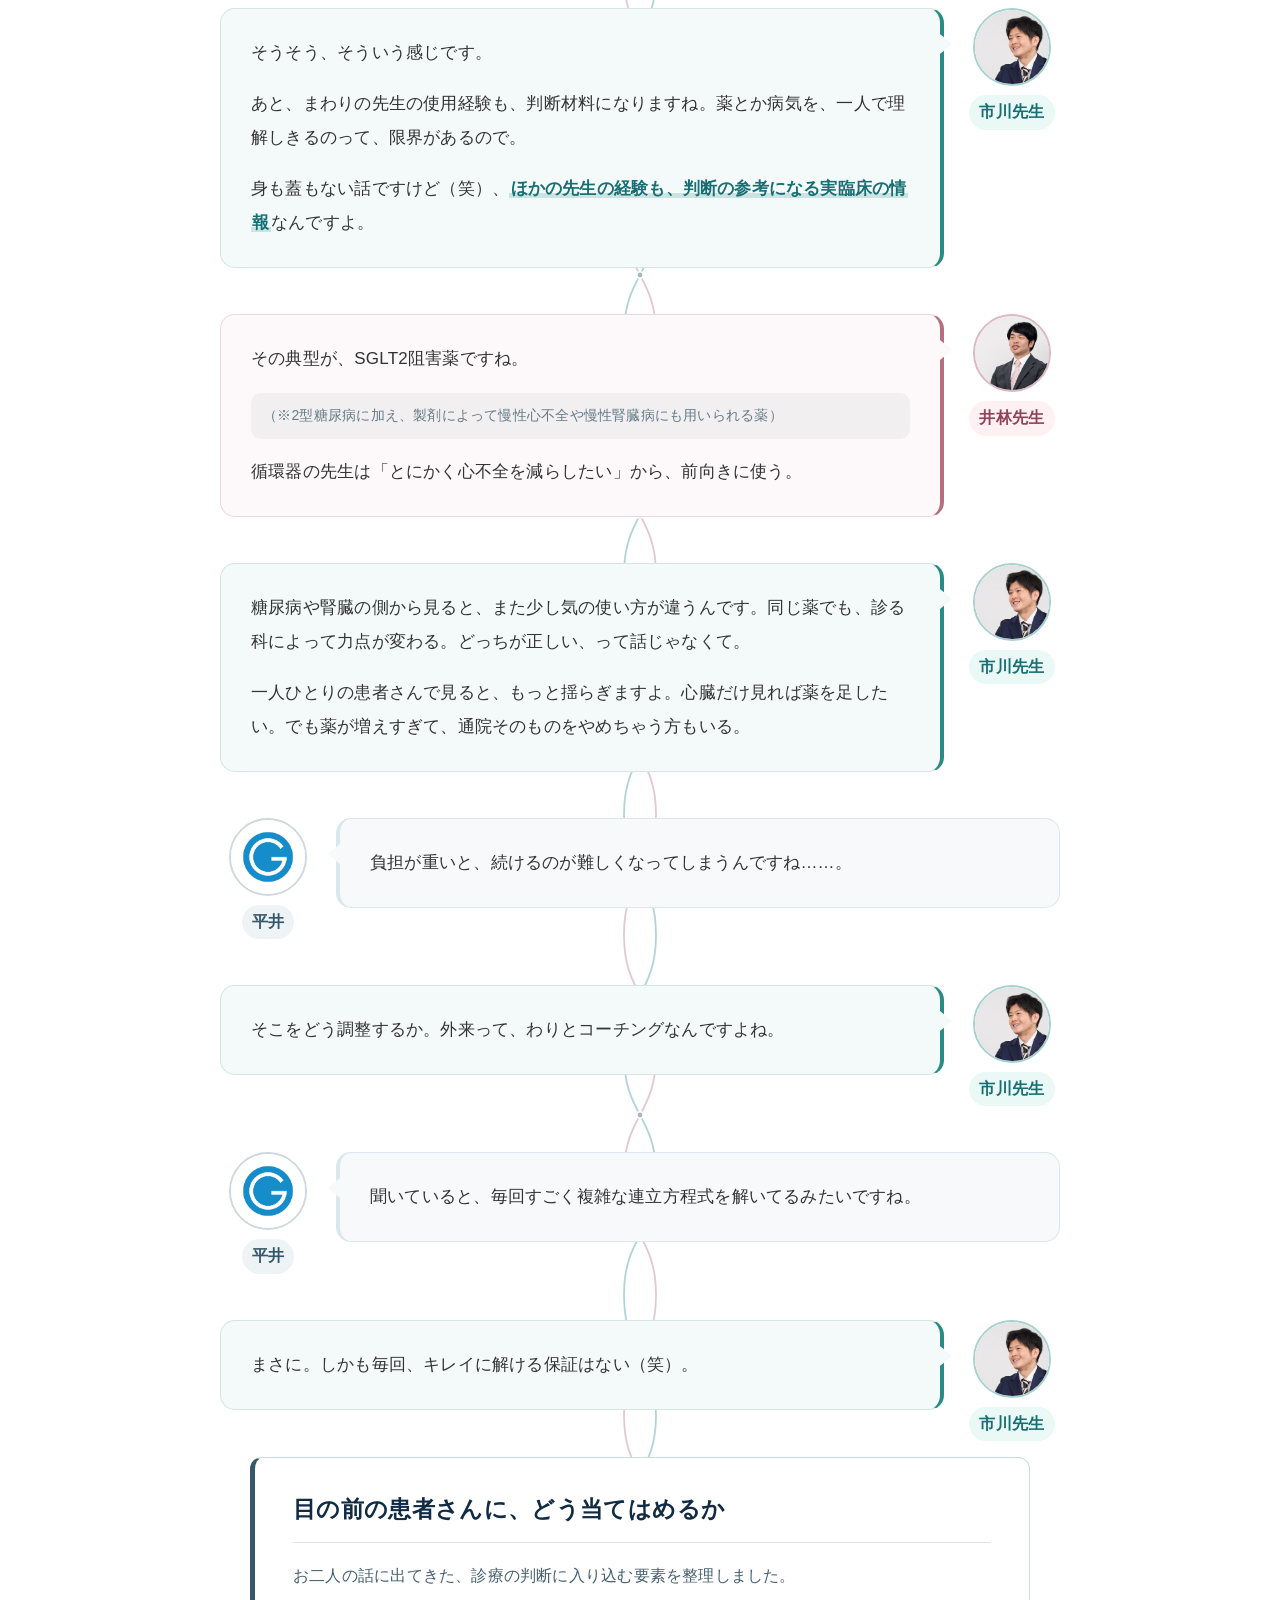
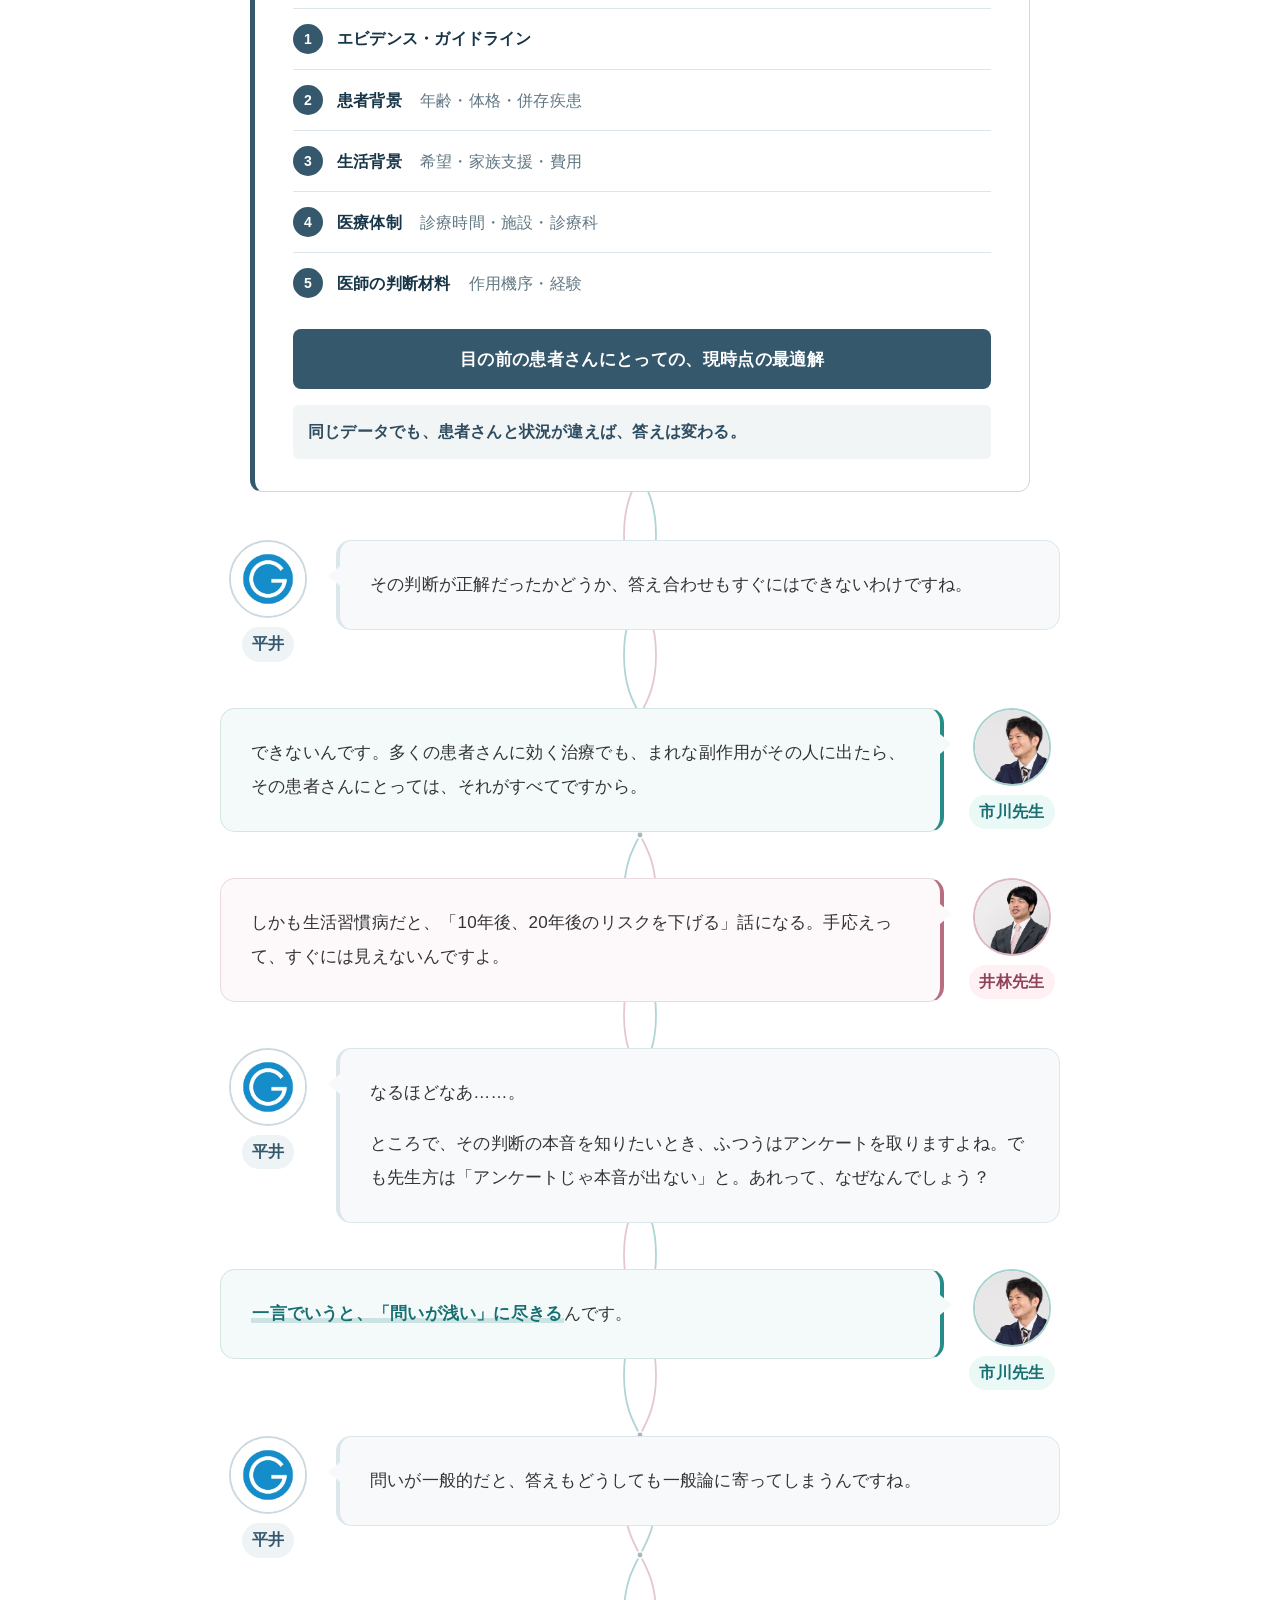
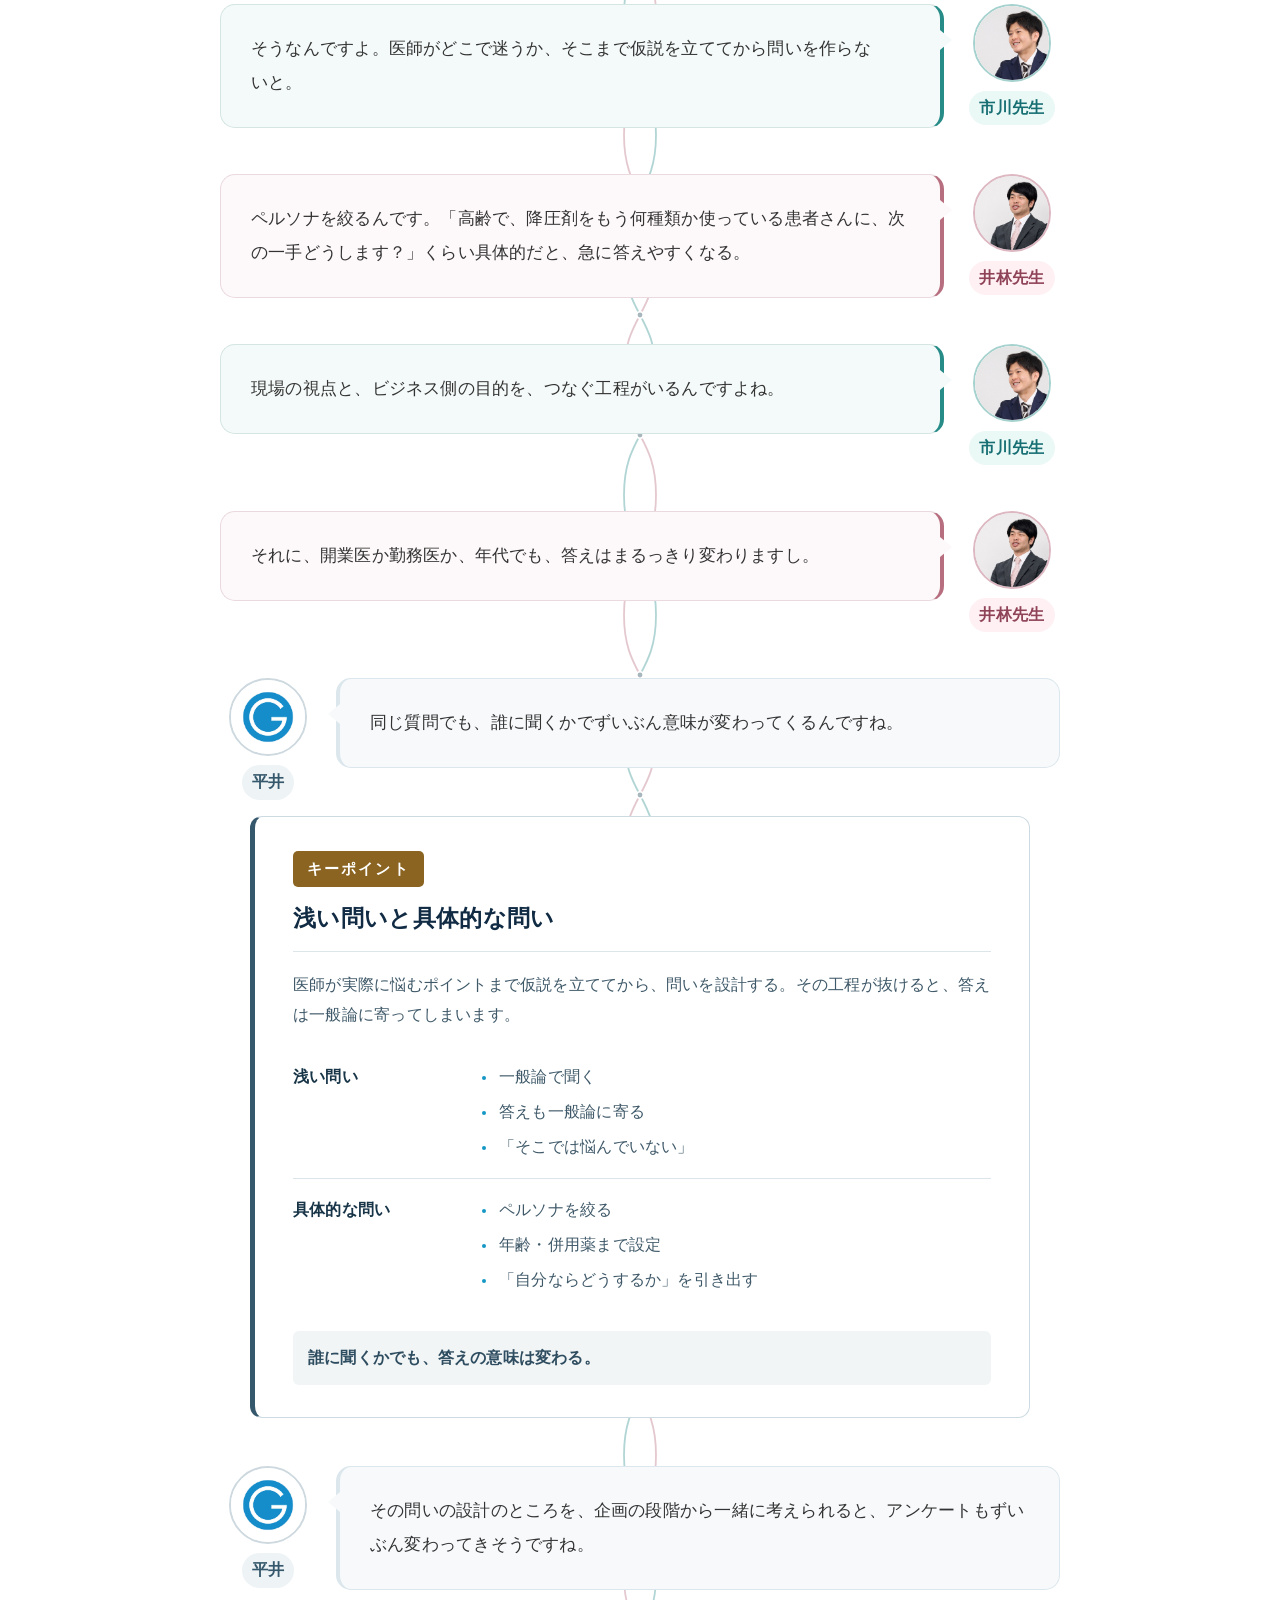
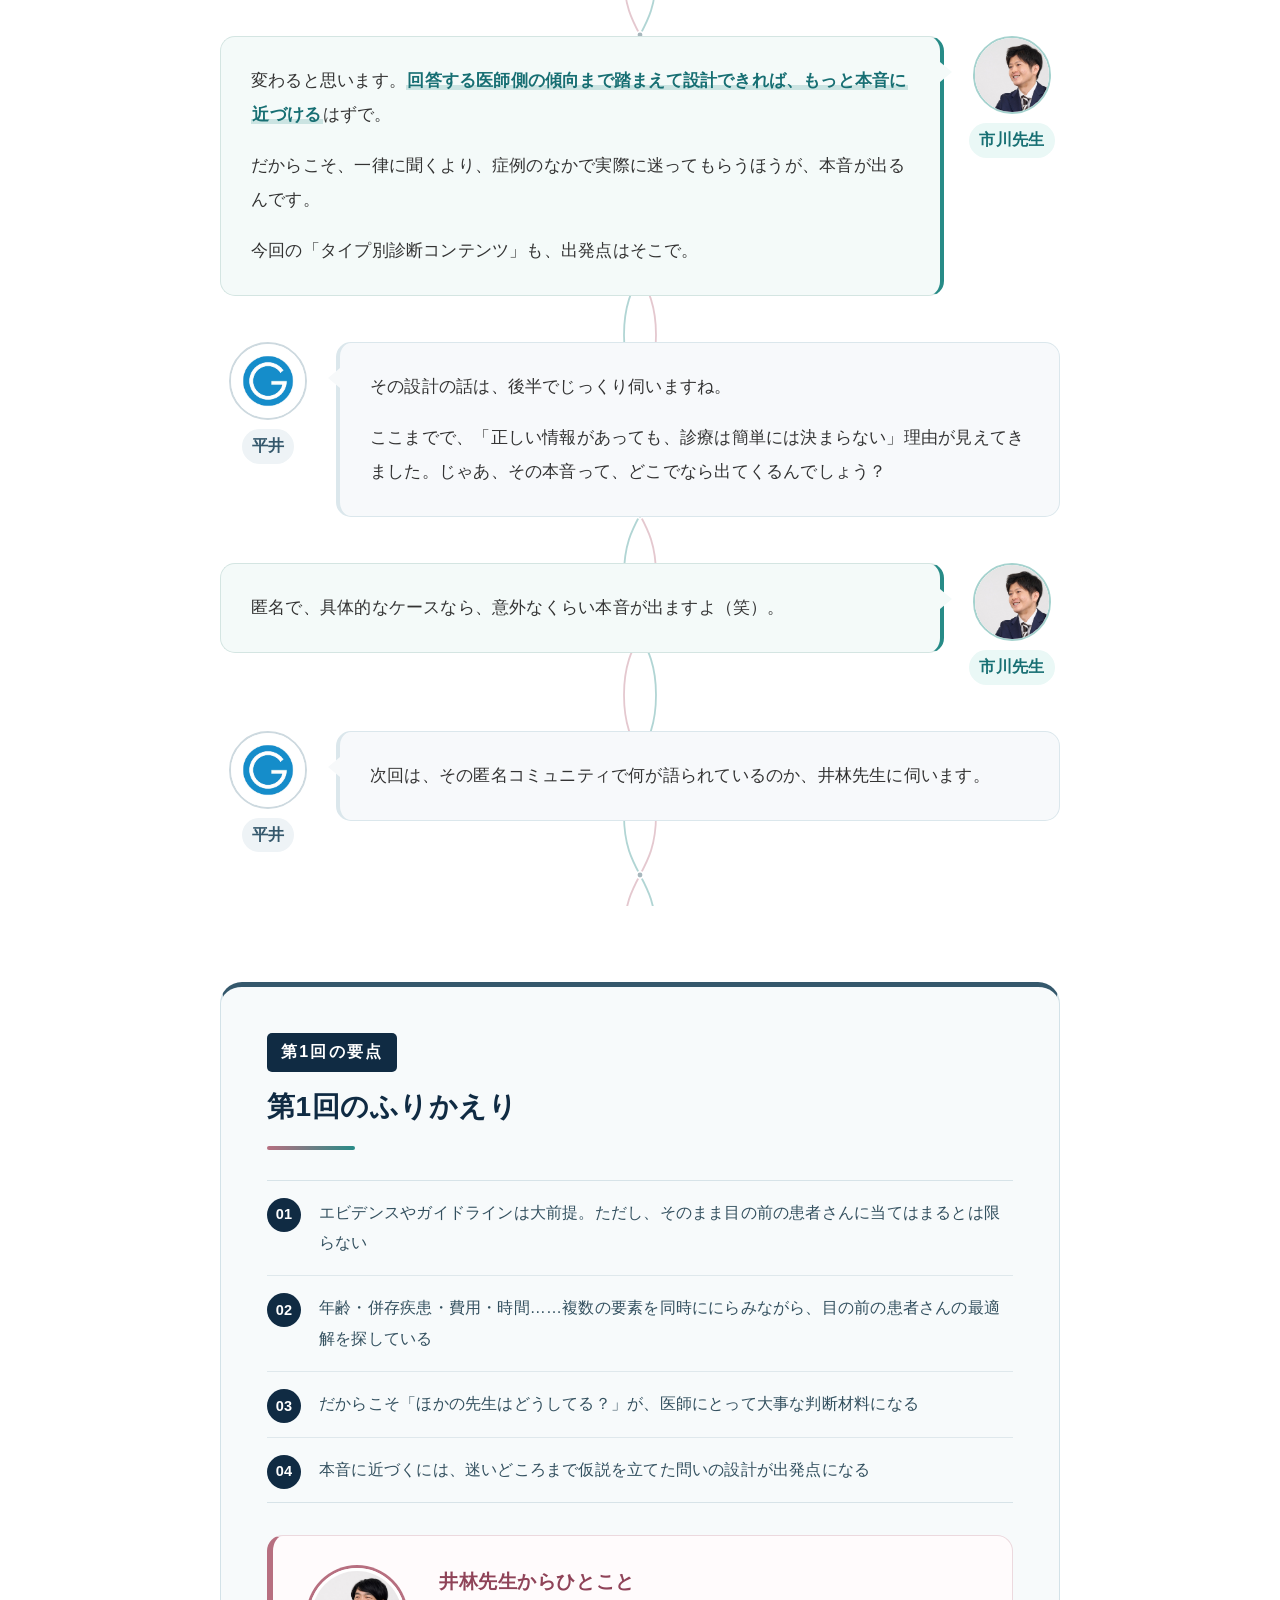
==== commit ebb27cf9: "Fix callout list alignment" ====
--- a/index.html
+++ b/index.html
@@ -1791,15 +1791,26 @@
 .article-callout.cmp .col ul{
   display:grid;
   gap:7px;
+  align-content:start;
   margin:0!important;
   padding-left:22px!important;
-  list-style-position:outside;
+  list-style:disc outside!important;
 }
 .article-callout.cmp .col li{
+  min-width:0;
   margin:0!important;
-  padding:0!important;
+  padding:0 0 0 2px!important;
   color:#3f5969;
   line-height:1.75;
+  overflow-wrap:anywhere;
+}
+.article-callout.cmp .col li::before{
+  display:none!important;
+  content:none!important;
+}
+.article-callout.cmp .col li::marker{
+  color:#1598c4;
+  font-size:.82em;
 }
 .article-callout.sw .col ul{
   grid-template-columns:repeat(2,minmax(0,1fr));
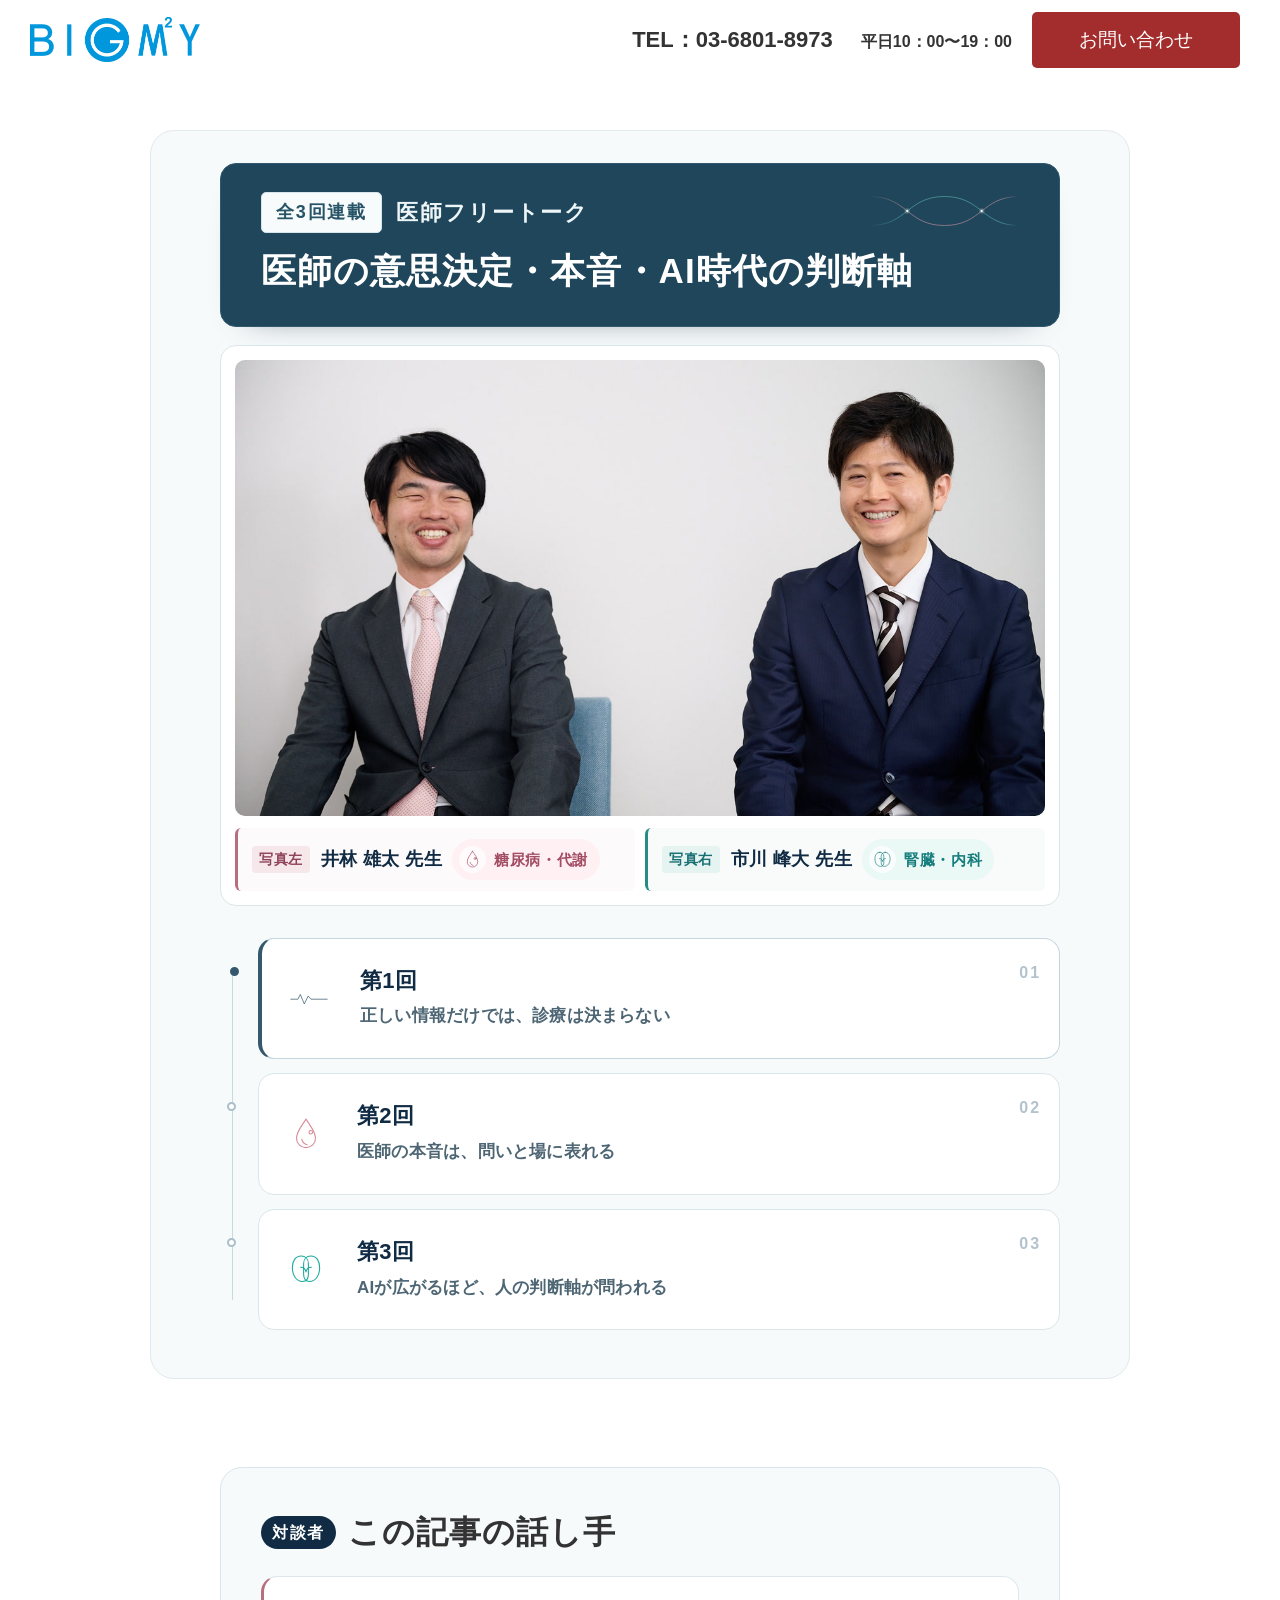
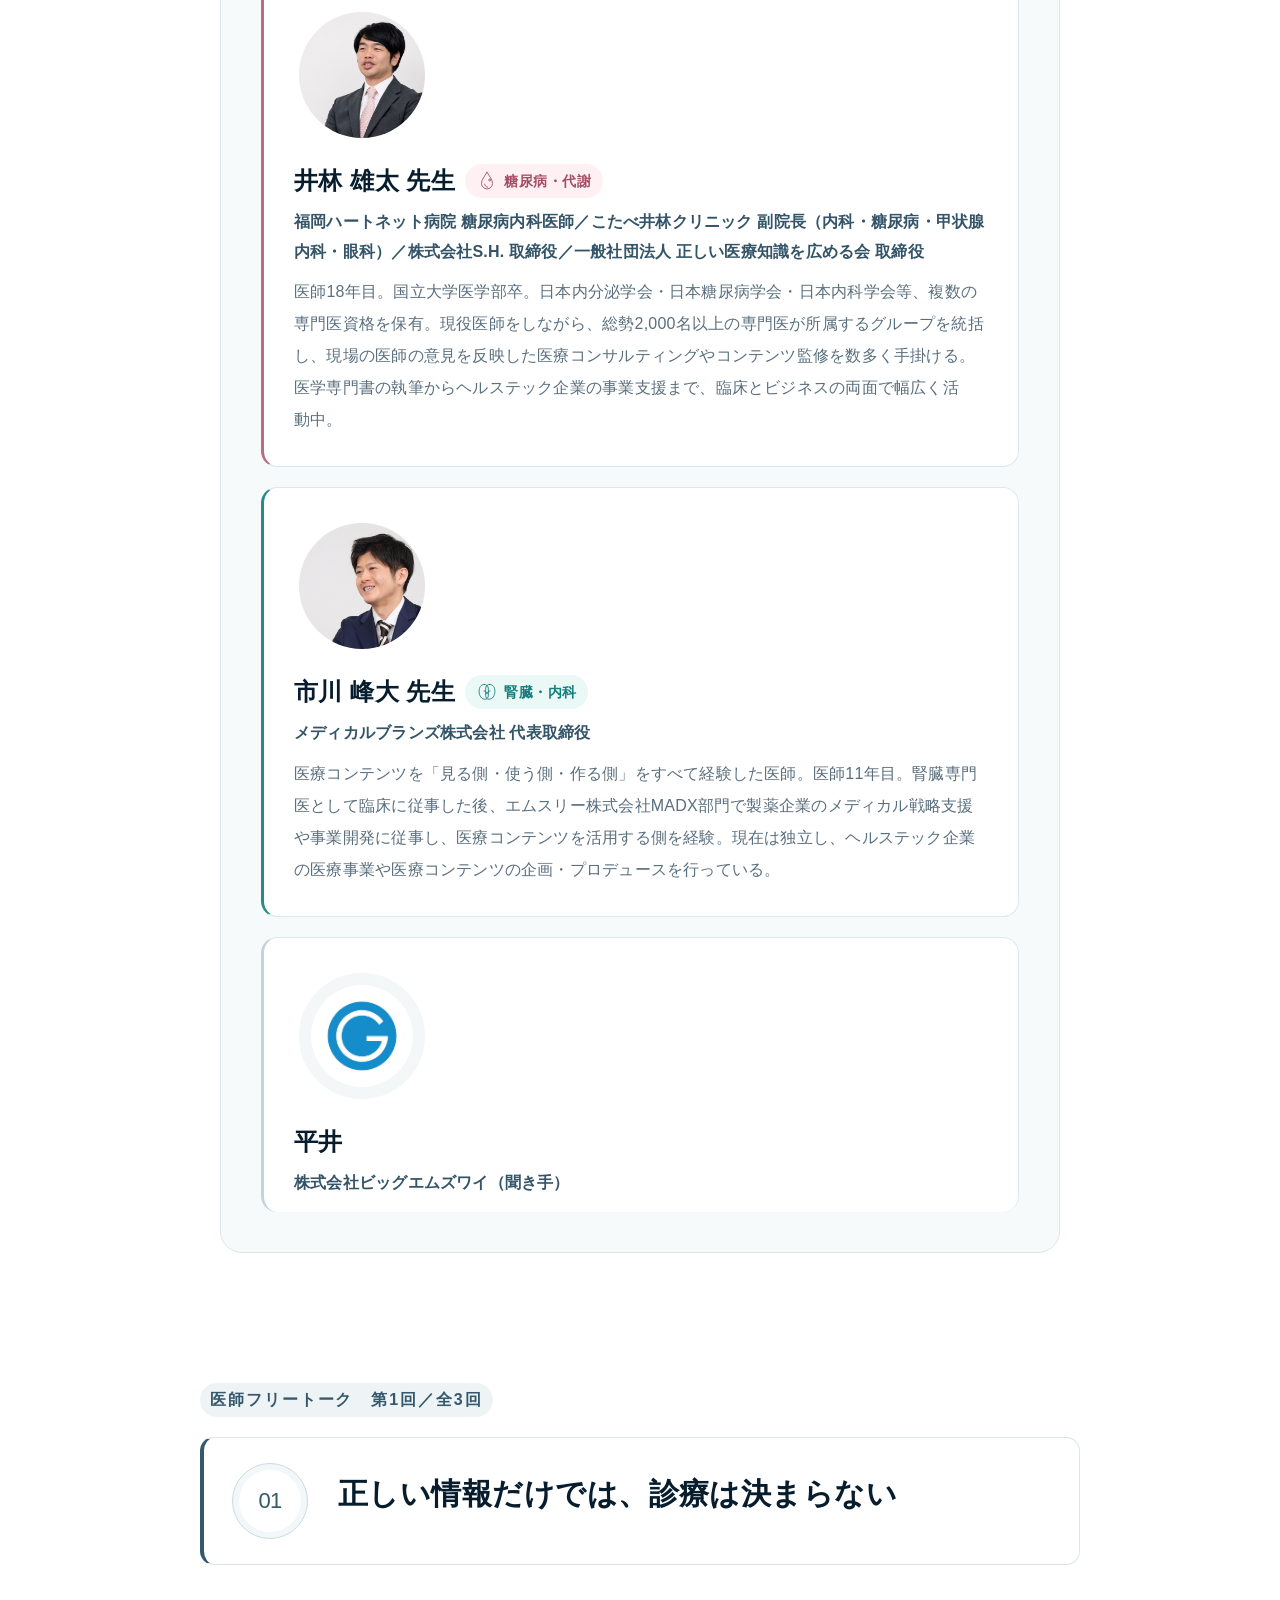
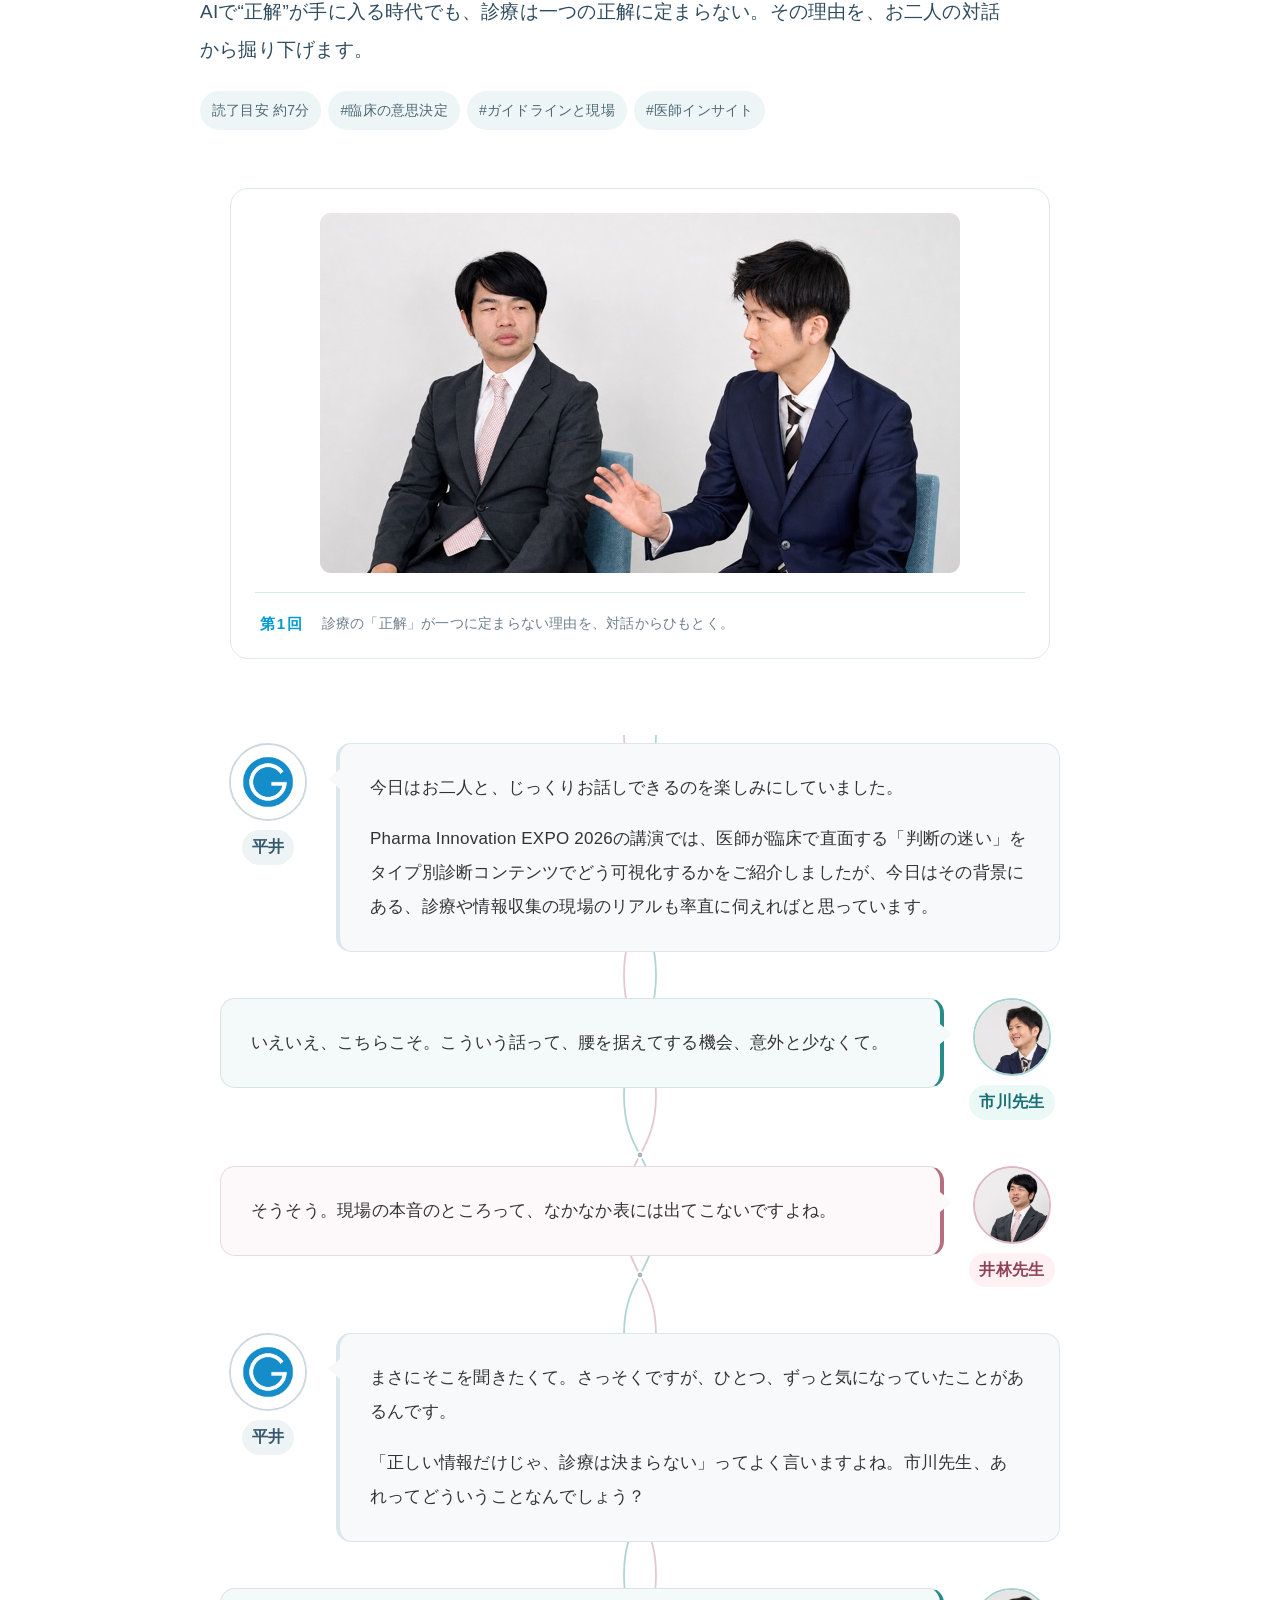
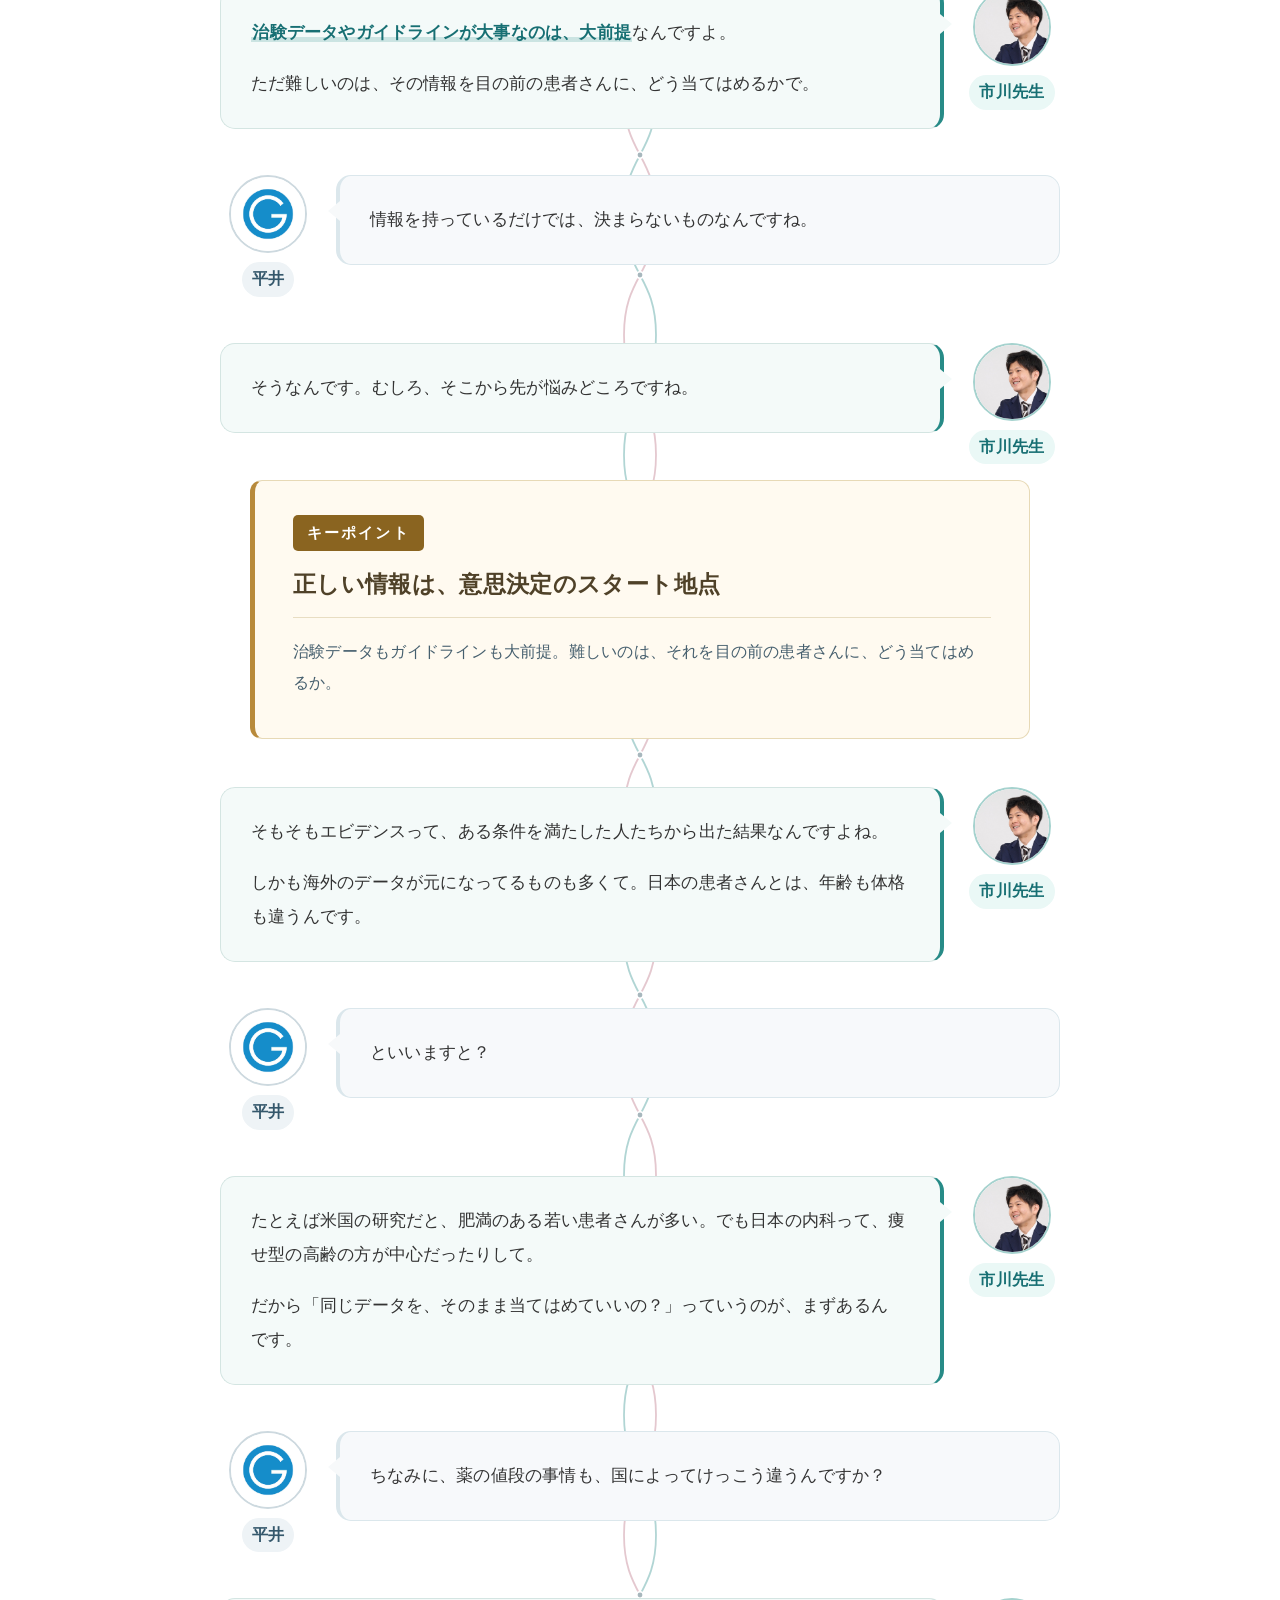
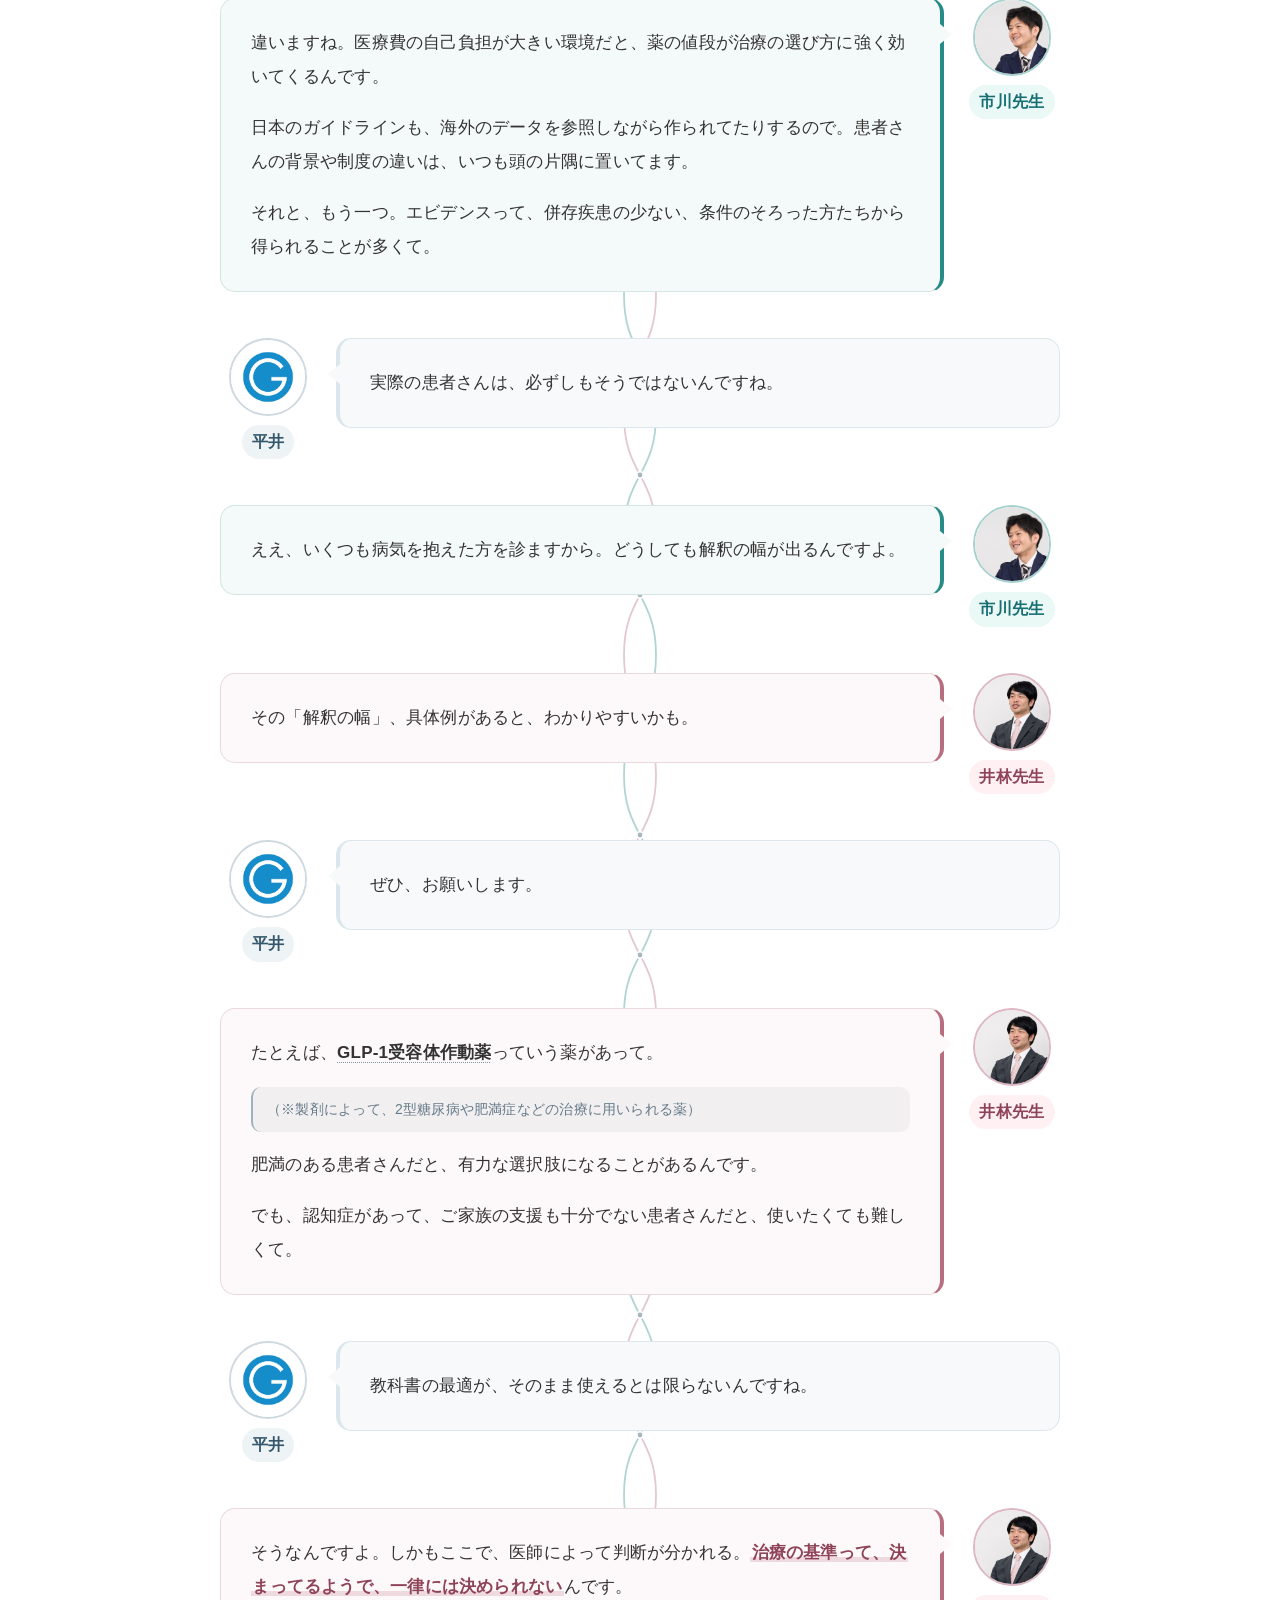
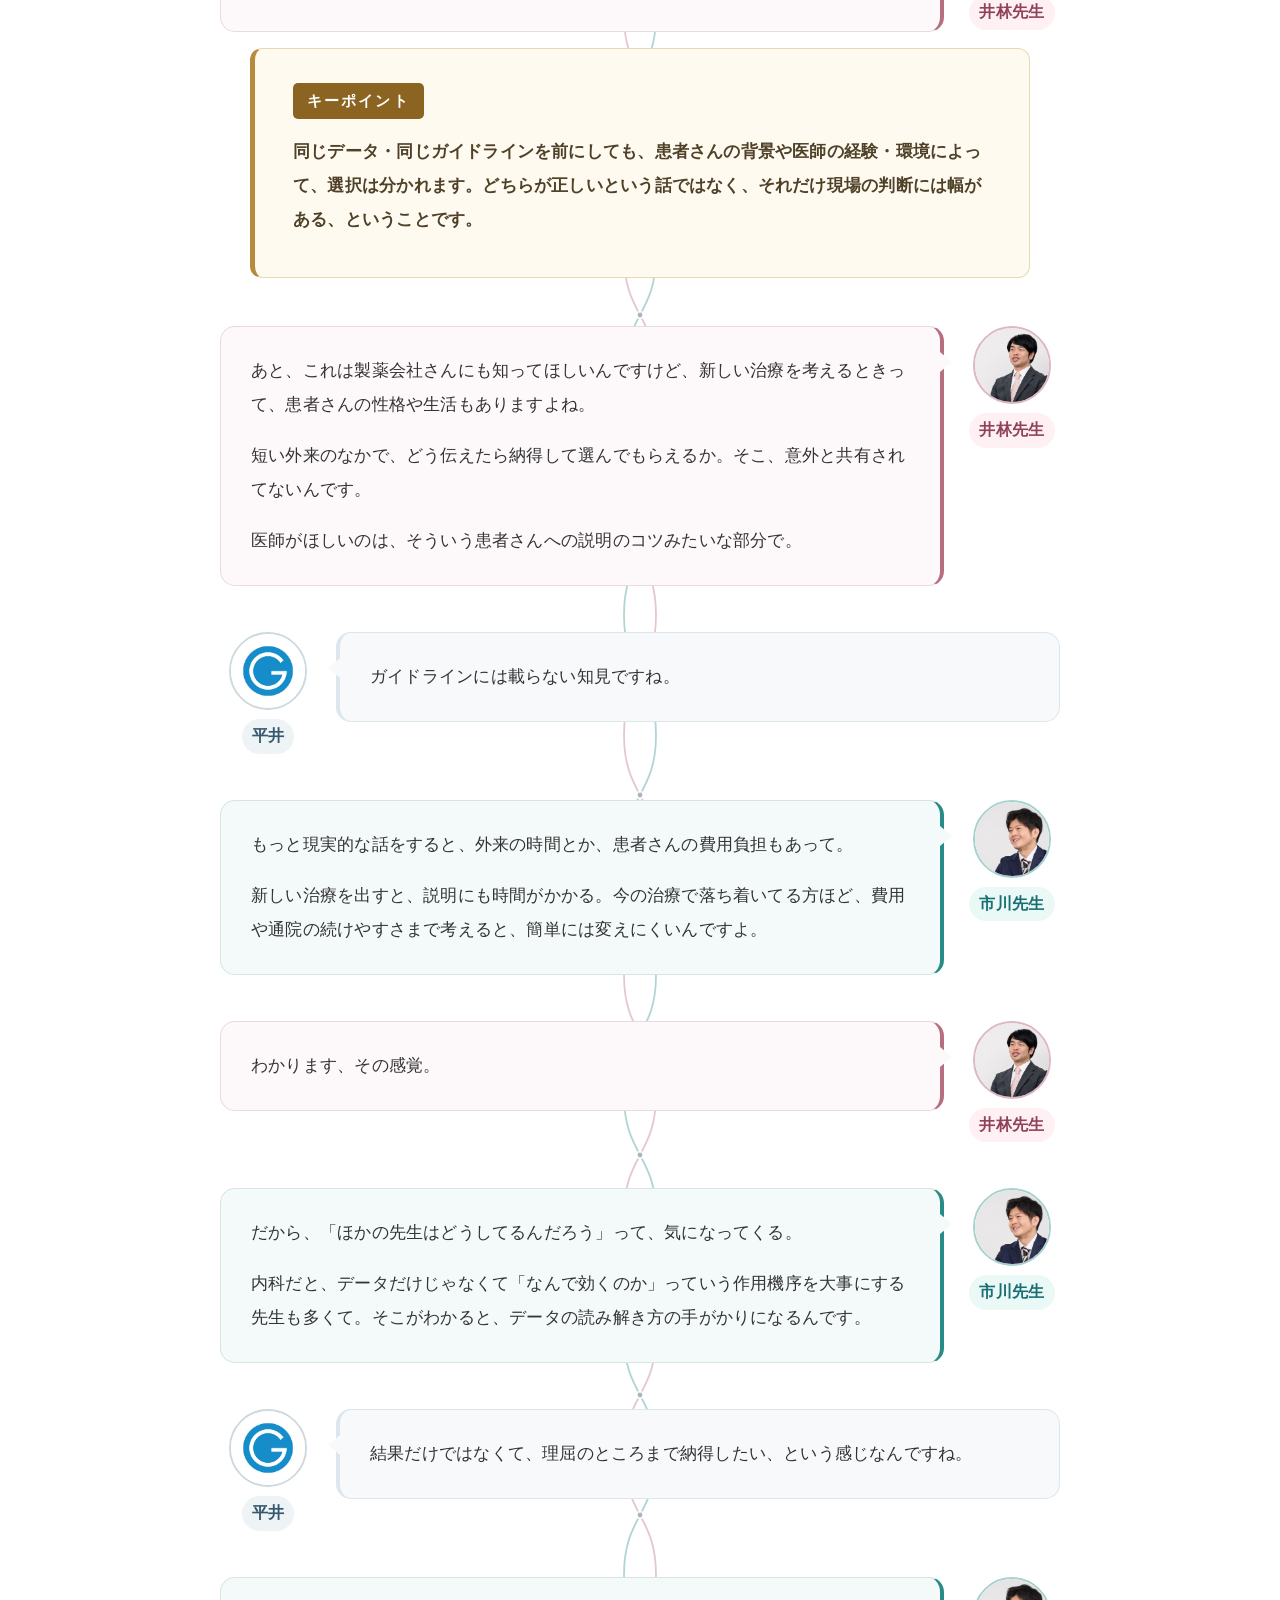
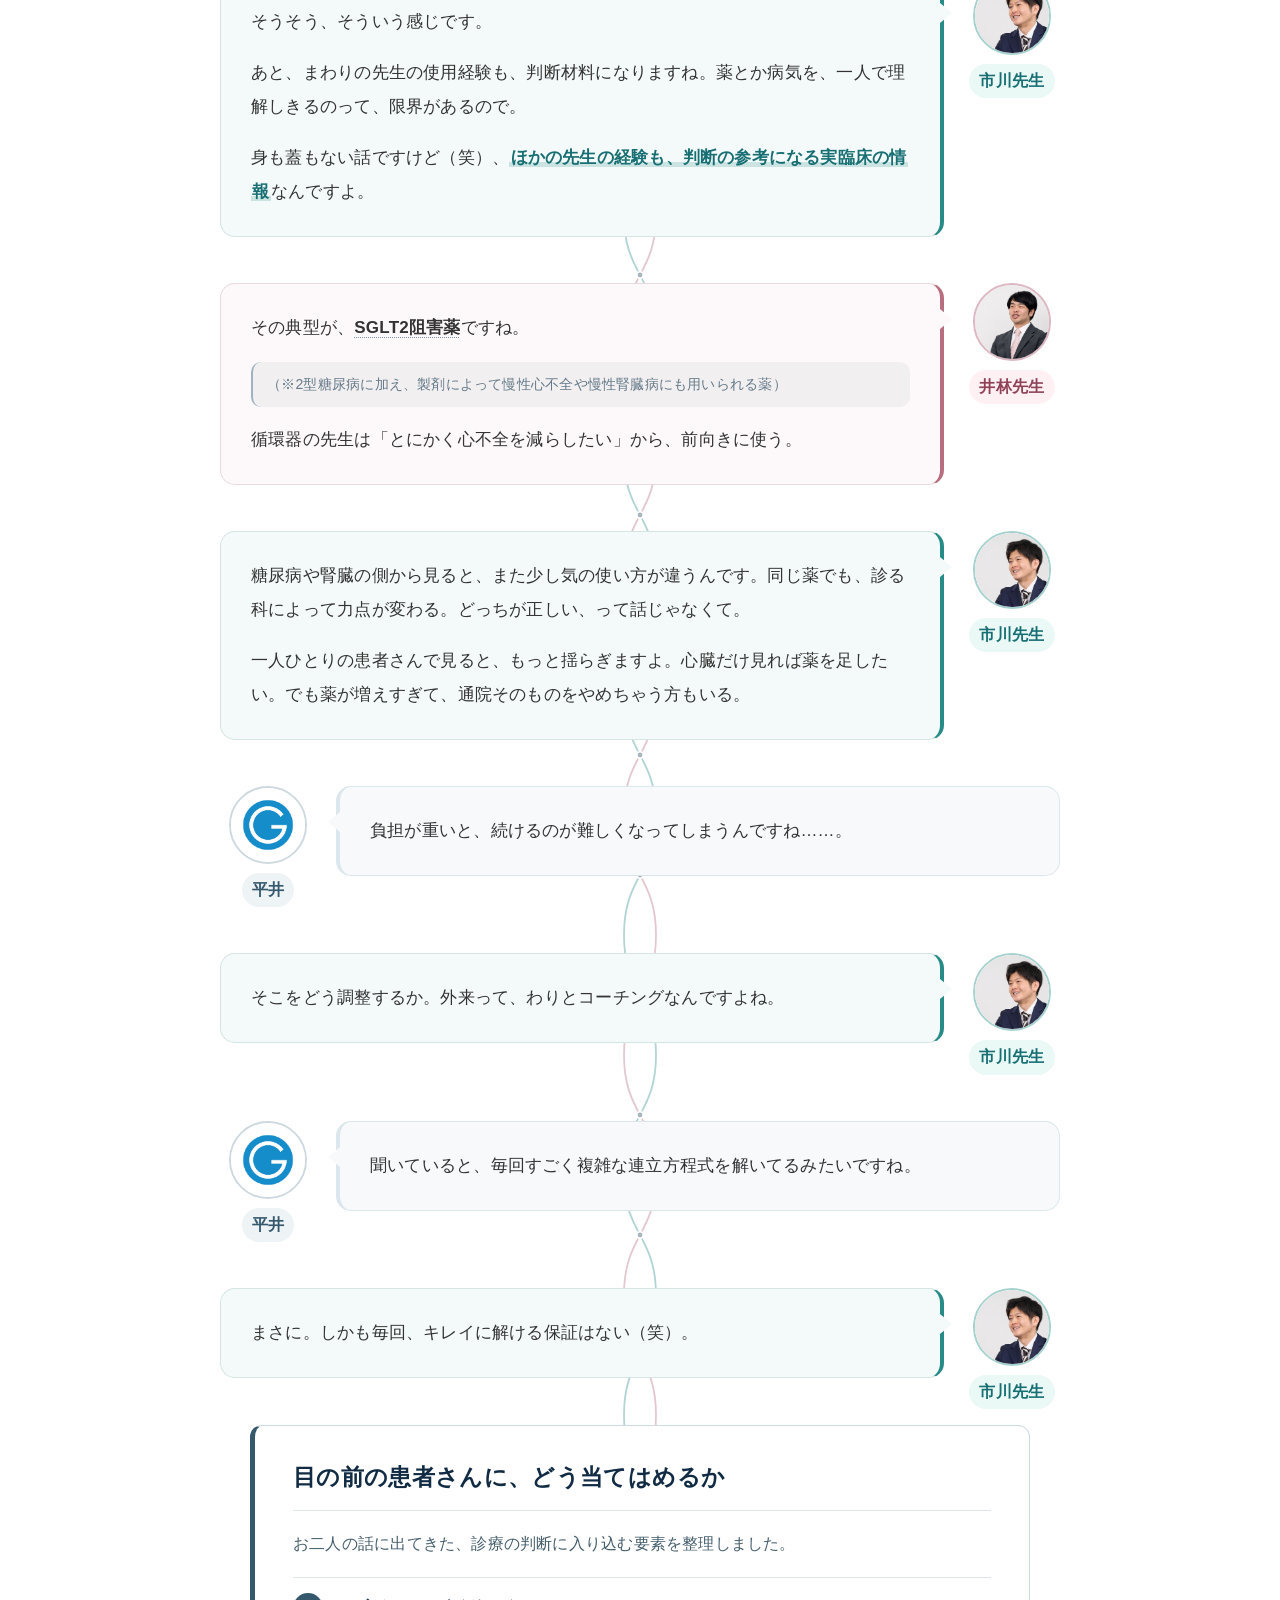
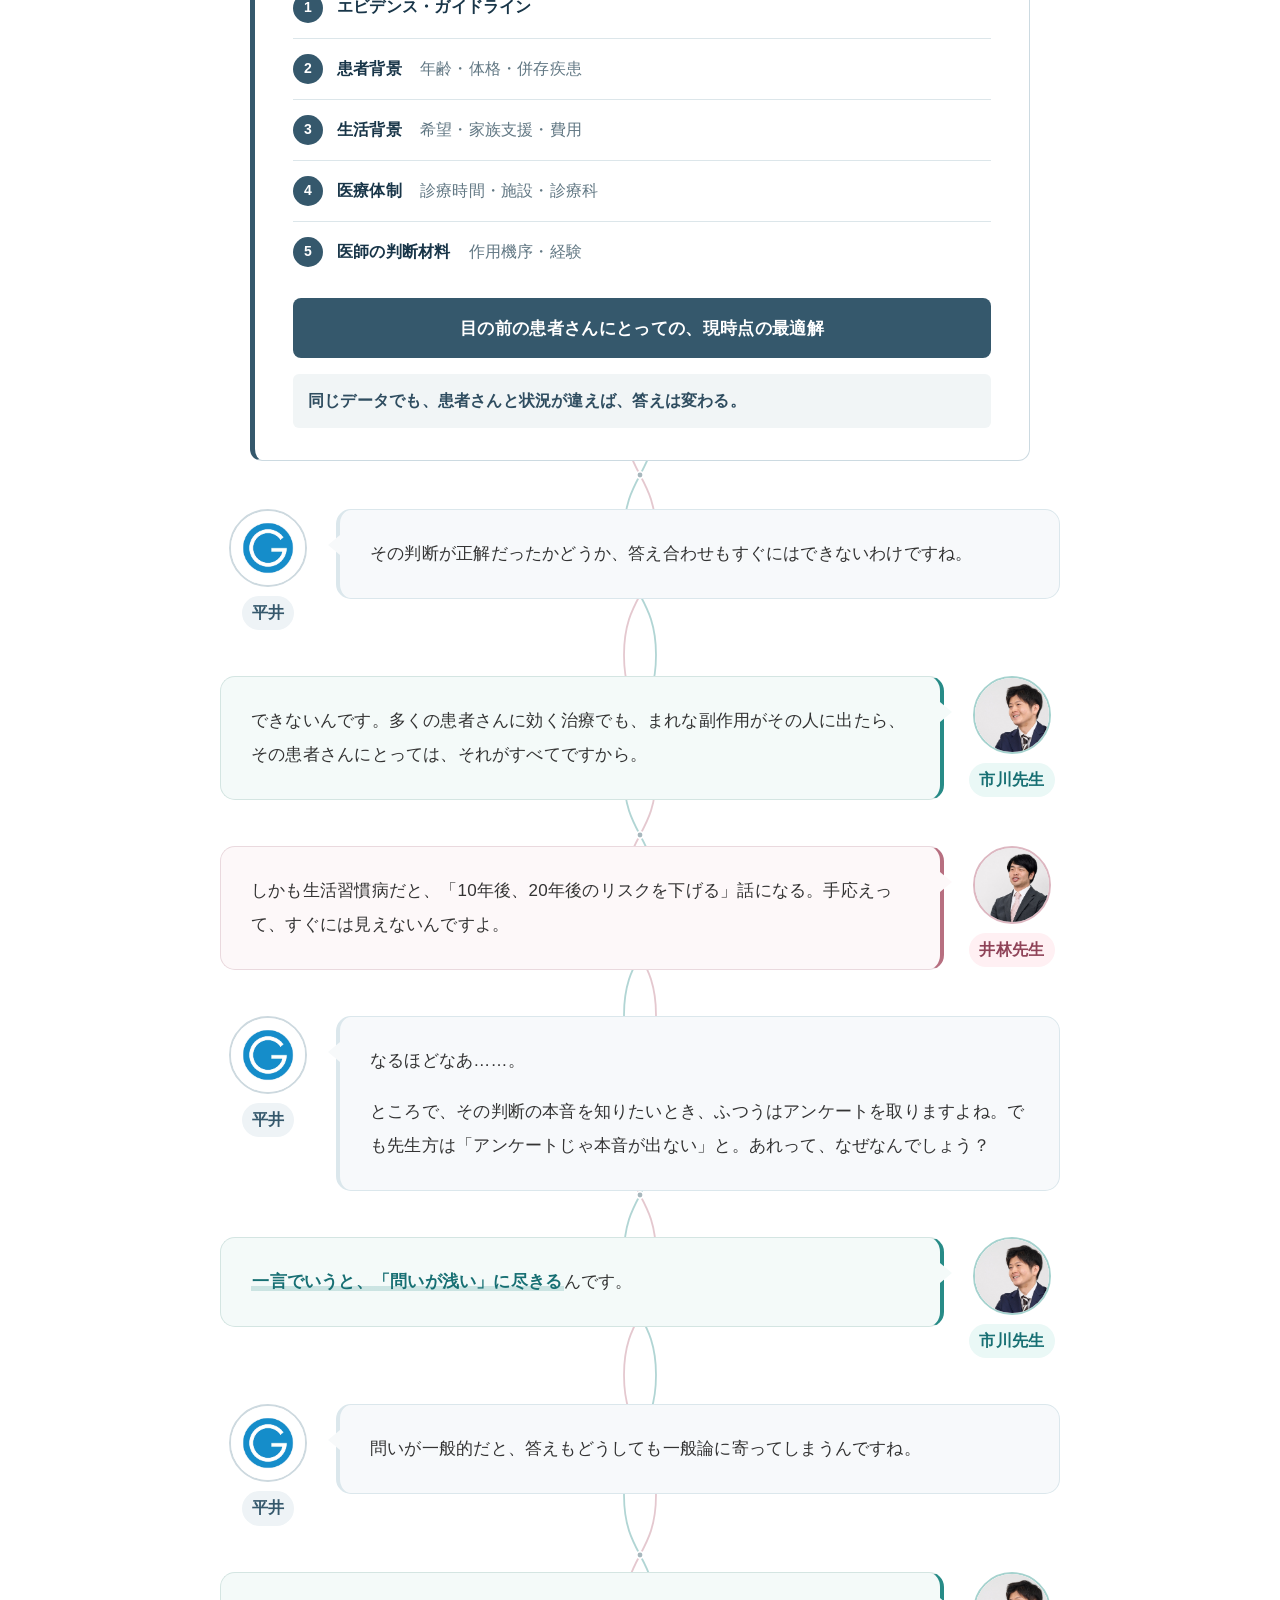
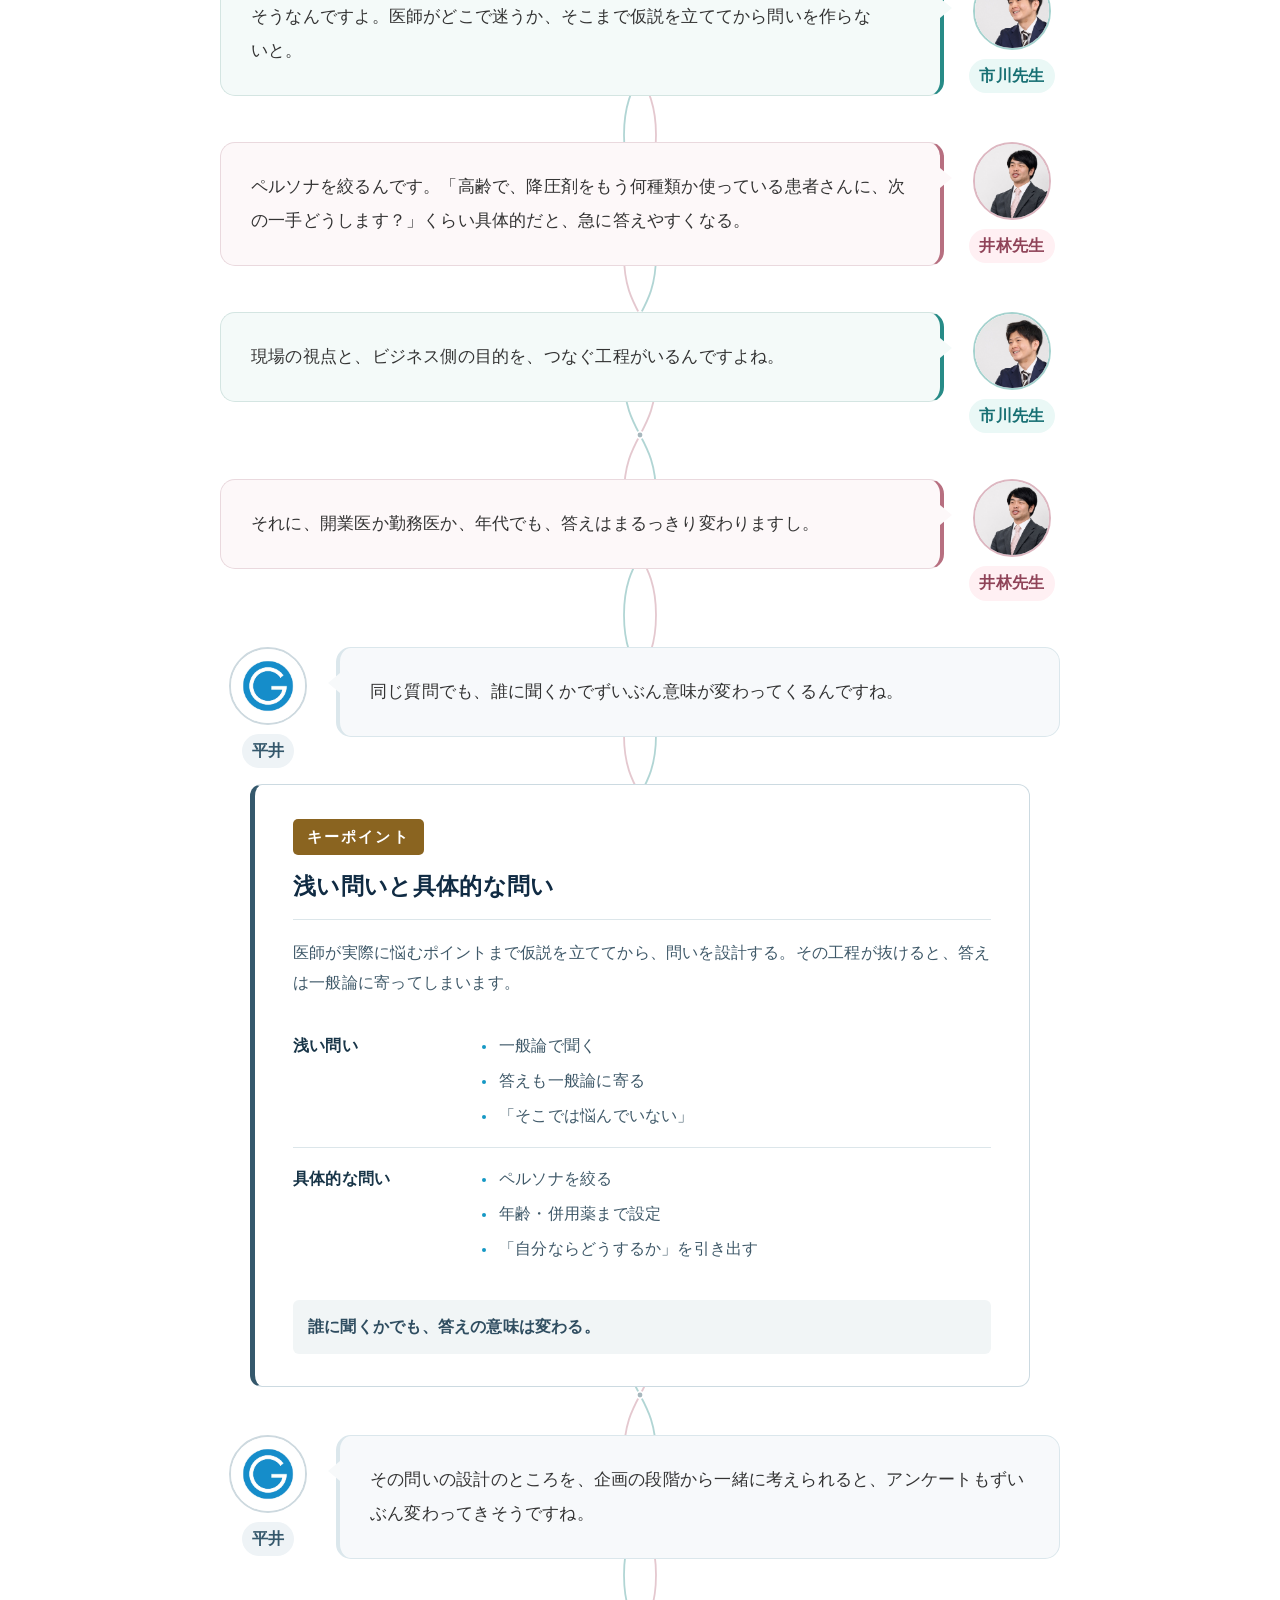
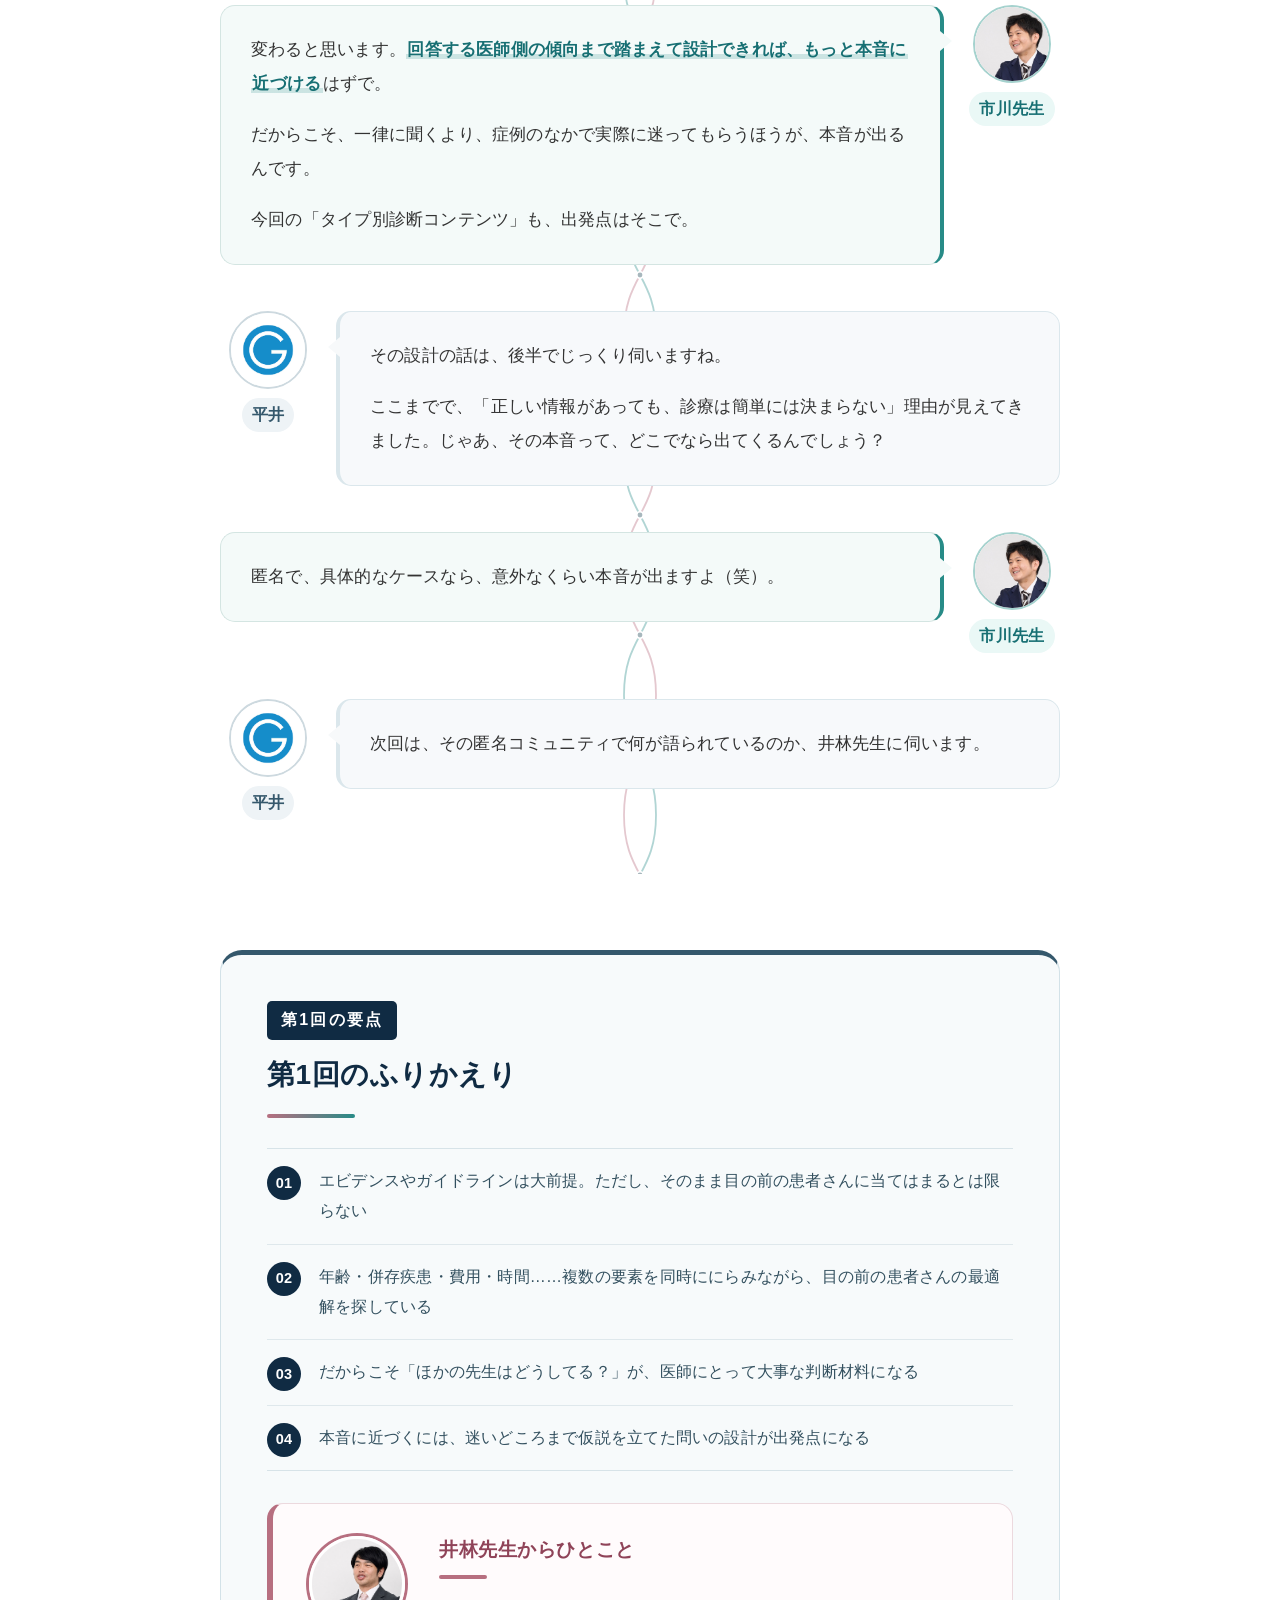
==== commit 91ef6605: "Update three-part article preview" ====
--- a/index.html
+++ b/index.html
@@ -1970,6 +1970,295 @@
 }
 /* /Q) 解説コンテンツの編集グリッド統一 */
 
+/* ========== R) 冒頭・人物情報・注釈の最終調整（2026-07-25） ========== */
+/* 濃紺の格は残しながら明度と余白を整え、フリートークらしい軽さを加える。 */
+.series-hero>.series-lockup{
+  gap:14px;
+  padding:28px 40px 31px;
+  border-color:#31596d;
+  border-radius:16px;
+  background:#1f465a;
+  box-shadow:0 16px 34px -30px rgba(7,29,45,.72);
+}
+.series-lockup .series-eyebrow{
+  padding:8px 14px;
+  border-color:#d5e5e9;
+  background:#f7fbfc;
+  color:#285467;
+  font-size:18px!important;
+  line-height:1.3;
+  letter-spacing:.1em;
+}
+.series-lockup .title-main{
+  color:#edf5f7;
+  font-size:22px!important;
+  font-weight:700;
+  line-height:1.35;
+  letter-spacing:.07em;
+}
+.series-lockup .series-theme{
+  color:#fff;
+  font-size:35px!important;
+  font-weight:750;
+  line-height:1.36;
+  letter-spacing:.03em;
+}
+
+/* 全3回ナビは回次を見出しとして立て、本文タイトルとの強弱を明確にする。 */
+.series-hero>.article-map .article-map__item strong{
+  margin-bottom:5px;
+  font-size:22px!important;
+  font-weight:800;
+  line-height:1.4;
+}
+.series-hero>.article-map .article-map__item p{
+  color:#4e6674;
+  font-size:17px!important;
+  line-height:1.75;
+}
+
+/* 写真下は、位置・氏名・専門領域を一続きに読める簡潔な案内にする。 */
+.series-hero>.hero-media .hero-speaker-guide{
+  gap:10px;
+  margin-top:12px;
+  background:transparent;
+}
+.series-hero>.hero-media .hero-speaker{
+  display:flex!important;
+  align-items:center;
+  gap:9px 11px;
+  height:auto;
+  padding:11px 14px;
+  border:0!important;
+  border-left:3px solid var(--thread-rose)!important;
+  border-radius:6px;
+  background:#fdfafb;
+}
+.series-hero>.hero-media .hero-speaker+.hero-speaker{
+  border:0!important;
+  border-left:3px solid var(--thread-teal)!important;
+  background:#f8fbfa;
+}
+.series-hero>.hero-media .hero-speaker__position{
+  display:inline-flex;
+  flex:0 0 auto;
+  width:auto;
+  height:auto;
+  padding:4px 7px;
+  border-radius:4px;
+  font-size:14px;
+  line-height:1.35;
+}
+.series-hero>.hero-media .hero-speaker__details{
+  display:flex!important;
+  align-items:center;
+  flex-wrap:wrap;
+  gap:6px 10px!important;
+  min-width:0;
+}
+.series-hero>.hero-media .hero-speaker__details strong{
+  font-size:18px;
+  line-height:1.4;
+  white-space:normal;
+}
+.hero-speaker__specialty,
+.speaker-specialty{
+  display:inline-flex;
+  align-items:center;
+  gap:6px;
+}
+.speaker-specialty svg{
+  width:22px;
+  height:22px;
+  padding:3px;
+  border-radius:50%;
+  background:rgba(255,255,255,.72);
+  fill:none;
+  stroke:currentColor;
+  stroke-width:2;
+  stroke-linecap:round;
+  stroke-linejoin:round;
+}
+.speaker-specialty::before{
+  content:"";
+  display:block;
+  flex:0 0 22px;
+  width:22px;
+  height:22px;
+  background-position:center;
+  background-repeat:no-repeat;
+  background-size:contain;
+}
+.speaker-specialty.is-metabolic::before{
+  background-image:url("data:image/svg+xml;utf8,%3Csvg%20xmlns='http://www.w3.org/2000/svg'%20viewBox='0%200%2064%2064'%3E%3Cpath%20d='M32%207C25%2018%2016%2028%2016%2039a16%2016%200%200%200%2032%200C48%2028%2039%2018%2032%207Z'%20fill='none'%20stroke='%23a24d64'%20stroke-width='2.5'%20stroke-linecap='round'%20stroke-linejoin='round'/%3E%3Cpath%20d='M25%2041c1%205%204%208%209%209'%20fill='none'%20stroke='%23a24d64'%20stroke-width='2.5'%20stroke-linecap='round'/%3E%3Ccircle%20cx='40'%20cy='29'%20r='3'%20fill='none'%20stroke='%23a24d64'%20stroke-width='2.5'/%3E%3C/svg%3E");
+}
+.speaker-specialty.is-renal::before{
+  background-image:url("data:image/svg+xml;utf8,%3Csvg%20xmlns='http://www.w3.org/2000/svg'%20viewBox='0%200%2064%2064'%3E%3Cpath%20d='M24%2010c-10%200-15%209-15%2020%200%2013%207%2023%2017%2023%207%200%2010-5%2010-12V23c0-8-5-13-12-13Zm16%200c10%200%2015%209%2015%2020%200%2013-7%2023-17%2023-7%200-10-5-10-12V23c0-8%205-13%2012-13Z'%20fill='none'%20stroke='%23167d7d'%20stroke-width='2.5'%20stroke-linecap='round'%20stroke-linejoin='round'/%3E%3Cpath%20d='M23%2029c5%200%208%203%209%208m9-8c-5%200-8%203-9%208'%20fill='none'%20stroke='%23167d7d'%20stroke-width='2.5'%20stroke-linecap='round'/%3E%3C/svg%3E");
+}
+
+/* 詳細プロフィールと章見出しは、一段ずつ明確な文字階層にする。 */
+.speaker-profiles h2{font-size:32px!important}
+.speaker-profile h3{gap:10px;font-size:24px!important}
+.speaker-specialty{font-size:14px!important}
+.article-part>h2{font-size:30px!important;line-height:1.45}
+.series-cta h3{font-size:26px!important;line-height:1.5}
+.series-cta p{font-size:17px!important;line-height:1.95}
+
+/* 第2回の会話に従属する、井林先生のコミュニティ構成。 */
+.community-overview{
+  position:relative;
+  z-index:1;
+  box-sizing:border-box;
+  width:calc(100% - 116px);
+  max-width:780px;
+  margin:-24px 116px 44px 0;
+  padding:20px 24px 18px;
+  border:1px solid #ead9de;
+  border-left:4px solid var(--thread-rose);
+  border-radius:10px;
+  background:#fffafb;
+}
+.community-overview__label{
+  margin:0 0 10px!important;
+  color:#8f4358;
+  font-size:16px!important;
+  font-weight:800;
+  line-height:1.5;
+}
+.community-overview ul{
+  margin:0!important;
+  padding:0!important;
+  list-style:none!important;
+}
+.community-overview li{
+  display:grid;
+  grid-template-columns:minmax(0,1fr) auto;
+  gap:12px;
+  align-items:baseline;
+  margin:0!important;
+  padding:10px 0!important;
+  border-top:1px solid #eadfe2;
+  color:#3f5969;
+  font-size:16px!important;
+  line-height:1.65;
+}
+.community-overview li::before{display:none!important;content:none!important}
+.community-overview li strong{
+  color:#8f4358;
+  font-size:16px;
+  white-space:nowrap;
+}
+
+/* 注釈対象語と直後の注釈を、視覚・読み上げの両方で対応づける。 */
+.talk-bubble .note-term{
+  font-style:normal;
+  font-weight:700;
+  text-decoration-line:underline;
+  text-decoration-style:dotted;
+  text-decoration-thickness:1px;
+  text-decoration-color:#7898a7;
+  text-underline-offset:.24em;
+}
+.talk-bubble>.article-note[role="note"]{
+  padding-left:14px;
+  border-left:2px solid #9bb4bf;
+}
+
+@media only screen and (max-width:768px){
+  .series-hero>.series-lockup{padding:23px 20px 26px}
+  .series-lockup .series-eyebrow{font-size:17px!important}
+  .series-lockup .title-main{font-size:19px!important}
+  .series-lockup .series-theme{font-size:30px!important}
+  .series-hero>.article-map .article-map__item strong{font-size:21px!important}
+  .series-hero>.article-map .article-map__item p{font-size:16px!important}
+  .speaker-profiles h2{font-size:28px!important}
+  .speaker-profile h3{font-size:22px!important}
+  .article-part>h2{font-size:26px!important}
+  .series-cta h3{font-size:23px!important}
+  .community-overview{
+    width:100%;
+    max-width:none;
+    margin:-18px 0 38px;
+    padding:18px 20px 16px;
+  }
+}
+@media only screen and (max-width:640px){
+  .series-hero>.hero-media .hero-speaker-guide{
+    grid-template-columns:1fr;
+    gap:8px;
+  }
+  .series-hero>.hero-media .hero-speaker{padding:10px 12px}
+  .series-hero>.hero-media .hero-speaker__details strong{font-size:17px}
+}
+@media only screen and (max-width:420px){
+  .head{padding-right:8px;padding-left:8px}
+  .head h1{flex:0 0 100px;width:100px}
+  #bigm2y_logo{width:100px!important}
+  .telbox{flex:1 1 auto;width:auto;gap:6px;justify-content:flex-end}
+  .telrow{min-width:0;margin-left:0}
+  .telrow1{
+    margin-right:0;
+    font-size:14px!important;
+    line-height:1.12;
+    letter-spacing:-.04em;
+    white-space:nowrap;
+  }
+  .telrow1 span{font-size:14px!important}
+  .inquiry-btn{
+    flex:0 0 auto;
+    width:auto;
+    margin-right:0;
+    padding:10px 8px;
+    font-size:14px!important;
+    white-space:nowrap;
+  }
+  .series-lockup .series-eyebrow{font-size:16px!important}
+  .series-lockup .title-main{font-size:18px!important}
+  .series-lockup .series-theme{font-size:27px!important}
+  .series-hero>.article-map .article-map__item strong{font-size:20px!important}
+  .series-hero>.article-map .article-map__item p{white-space:normal!important}
+  .community-overview{padding:16px 15px 14px}
+  .community-overview li{grid-template-columns:1fr;gap:2px}
+}
+@media only screen and (max-width:370px){
+  .head{
+    display:grid;
+    grid-template-columns:1fr auto;
+    grid-template-rows:46px 26px;
+    height:88px;
+    padding:8px 12px;
+    background:#fff;
+  }
+  .head h1{
+    grid-column:1;
+    grid-row:1;
+    align-self:center;
+    width:100px;
+    height:auto;
+    padding:0;
+  }
+  .telbox{display:contents}
+  .telrow{
+    grid-column:1/-1;
+    grid-row:2;
+    align-self:center;
+    justify-self:center;
+    width:auto;
+    margin:0;
+  }
+  .telrow1 br.sp_view{display:none!important}
+  .telrow1 span{margin-left:8px}
+  .inquiry-btn{
+    grid-column:2;
+    grid-row:1;
+    align-self:center;
+  }
+}
+@media only screen and (max-width:340px){
+  .series-lockup .series-theme{font-size:24px!important}
+}
+/* /R) 冒頭・人物情報・注釈の最終調整 */
+
 /* /2026-07-17 デザイン刷新レイヤー */
 </style>
 
@@ -2045,7 +2334,7 @@
               <img src="img/bigm2y_logo.jpg" alt="株式会社ビッグエムズワイのロゴ" width="450" height="450">
               <p class="talk-speaker-name">平井</p>
             </div>
-            <div class="talk-bubble"><p>今日はお二人と、じっくりお話しできるのを楽しみにしていました。</p></div>
+            <div class="talk-bubble"><p>今日はお二人と、じっくりお話しできるのを楽しみにしていました。</p><p>Pharma Innovation EXPO 2026の講演では、医師が臨床で直面する「判断の迷い」をタイプ別診断コンテンツでどう可視化するかをご紹介しましたが、今日はその背景にある、診療や情報収集の現場のリアルも率直に伺えればと思っています。</p></div>
           </div>
           <div class="talk-row reverse">
             <div class="talk-speaker">
@@ -2158,7 +2447,7 @@
               <img src="img_iv/ibayashi.jpg" alt="井林雄太先生" width="450" height="450">
               <p class="talk-speaker-name">井林先生</p>
             </div>
-            <div class="talk-bubble"><p>たとえば、GLP-1受容体作動薬っていう薬があって。</p><span class="article-note">（※製剤によって、2型糖尿病や肥満症などの治療に用いられる薬）</span><p>肥満のある患者さんだと、有力な選択肢になることがあるんです。</p><p>でも、認知症があって、ご家族の支援も十分でない患者さんだと、使いたくても難しくて。</p></div>
+            <div class="talk-bubble"><p>たとえば、<dfn class="note-term" aria-describedby="note-glp1">GLP-1受容体作動薬</dfn>っていう薬があって。</p><span class="article-note" id="note-glp1" role="note">（※製剤によって、2型糖尿病や肥満症などの治療に用いられる薬）</span><p>肥満のある患者さんだと、有力な選択肢になることがあるんです。</p><p>でも、認知症があって、ご家族の支援も十分でない患者さんだと、使いたくても難しくて。</p></div>
           </div>
           <div class="talk-row">
             <div class="talk-speaker">
@@ -2229,7 +2518,7 @@
               <img src="img_iv/ibayashi.jpg" alt="井林雄太先生" width="450" height="450">
               <p class="talk-speaker-name">井林先生</p>
             </div>
-            <div class="talk-bubble"><p>その典型が、SGLT2阻害薬ですね。</p><span class="article-note">（※2型糖尿病に加え、製剤によって慢性心不全や慢性腎臓病にも用いられる薬）</span><p>循環器の先生は「とにかく心不全を減らしたい」から、前向きに使う。</p></div>
+            <div class="talk-bubble"><p>その典型が、<dfn class="note-term" aria-describedby="note-sglt2">SGLT2阻害薬</dfn>ですね。</p><span class="article-note" id="note-sglt2" role="note">（※2型糖尿病に加え、製剤によって慢性心不全や慢性腎臓病にも用いられる薬）</span><p>循環器の先生は「とにかく心不全を減らしたい」から、前向きに使う。</p></div>
           </div>
           <div class="talk-row reverse">
             <div class="talk-speaker">
@@ -2443,6 +2732,15 @@
             </div>
             <div class="talk-bubble"><p>メインのコミュニティには、1,000人を超える先生が参加しています。</p></div>
           </div>
+          <aside class="community-overview" aria-labelledby="community-overview-title">
+            <p class="community-overview__label" id="community-overview-title">主な医師コミュニティ</p>
+            <ul>
+              <li><span>総合内科専門医勉強会コミュニティ</span><strong>1,200人</strong></li>
+              <li><span>糖尿病専門医勉強会コミュニティ</span><strong>400人</strong></li>
+              <li><span>内分泌専門医勉強会コミュニティ</span><strong>500人</strong></li>
+              <li><span>その他、各科内科系専門医勉強会コミュニティを運営</span></li>
+            </ul>
+          </aside>
           <div class="talk-row">
             <div class="talk-speaker">
               <img src="img/bigm2y_logo.jpg" alt="株式会社ビッグエムズワイのロゴ" width="450" height="450">
@@ -2582,7 +2880,7 @@
               <img src="img/bigm2y_logo.jpg" alt="株式会社ビッグエムズワイのロゴ" width="450" height="450">
               <p class="talk-speaker-name">平井</p>
             </div>
-            <div class="talk-bubble"><p>フォロワーの人数だけだと、誰に届いてるかまではわからないものなんですね。</p></div>
+            <div class="talk-bubble"><p>フォロワーの人数だけだと、誰に届いてるかまではわからないものなんですね。</p><p>井林先生のコミュニティに限らず、一般的な情報発信でも、患者さんが中心なのか、臨床情報を求める医師が中心なのかで、その医師がどんな情報を発信し、誰に届いているのかという傾向まで見えてきそうです。</p></div>
           </div>
           <div class="talk-row reverse">
             <div class="talk-speaker">
@@ -2830,7 +3128,7 @@
               <img src="img_iv/ichikawa_smile_avatar.jpg" alt="市川峰大先生" width="450" height="450">
               <p class="talk-speaker-name">市川先生</p>
             </div>
-            <div class="talk-bubble"><p>ただ、生成AIの特性上、もっともらしい答えを探すことにはたけていますが、まれだけど大事な鑑別が抜けることがあって。</p><span class="article-note">（※鑑別＝症状の原因として疑われる病気を挙げ、絞り込んでいくこと）</span></div>
+            <div class="talk-bubble"><p>ただ、生成AIの特性上、もっともらしい答えを探すことにはたけていますが、まれだけど大事な<dfn class="note-term" aria-describedby="note-differential">鑑別</dfn>が抜けることがあって。</p><span class="article-note" id="note-differential" role="note">（※鑑別＝症状の原因として疑われる病気を挙げ、絞り込んでいくこと）</span></div>
           </div>
           <div class="talk-row">
             <div class="talk-speaker">
@@ -2851,7 +3149,7 @@
               <img src="img_iv/ibayashi.jpg" alt="井林雄太先生" width="450" height="450">
               <p class="talk-speaker-name">井林先生</p>
             </div>
-            <div class="talk-bubble"><p>「デスキリング」って言葉も出てきていますよね。</p><span class="article-note">（※AIへの依存などで技能が低下すること）</span><p><strong>AIに頼りきって自分を磨かないと、医師としての力が育たない</strong>。だから逆に、医師教育が大事になってくると思うんです。</p></div>
+            <div class="talk-bubble"><p>「<dfn class="note-term" aria-describedby="note-deskilling">デスキリング</dfn>」って言葉も出てきていますよね。</p><span class="article-note" id="note-deskilling" role="note">（※AIへの依存などで技能が低下すること）</span><p><strong>AIに頼りきって自分を磨かないと、医師としての力が育たない</strong>。だから逆に、医師教育が大事になってくると思うんです。</p></div>
           </div>
           <div class="talk-row">
             <div class="talk-speaker">
@@ -2943,7 +3241,7 @@
               <img src="img_iv/ichikawa_smile_avatar.jpg" alt="市川峰大先生" width="450" height="450">
               <p class="talk-speaker-name">市川先生</p>
             </div>
-            <div class="talk-bubble"><p>若手だと、臨床の疑問をまずAIに聞く人が、かなり増えてます。</p><p>そのあと成書や元論文で確認する人もいますけど、確認せずに済ませちゃうケースもあって。そこが課題ですね。</p><span class="article-note">（※専門書）</span></div>
+            <div class="talk-bubble"><p>若手だと、臨床の疑問をまずAIに聞く人が、かなり増えてます。</p><p>そのあと<dfn class="note-term" aria-describedby="note-seisho">成書</dfn>や元論文で確認する人もいますけど、確認せずに済ませちゃうケースもあって。そこが課題ですね。</p><span class="article-note" id="note-seisho" role="note">（※専門書）</span></div>
           </div>
           <div class="talk-row">
             <div class="talk-speaker">
@@ -3008,7 +3306,7 @@
               <img src="img/bigm2y_logo.jpg" alt="株式会社ビッグエムズワイのロゴ" width="450" height="450">
               <p class="talk-speaker-name">平井</p>
             </div>
-            <div class="talk-bubble"><p>製薬企業の一部では、医師との接点データから、次に届ける情報を提案する「ネクスト・ベスト・アクション」にも取り組んでいますよね。</p><span class="article-note">（※医師ごとに、次の適切な情報提供を提案する考え方）</span><p>そうやって選ばれた情報を届けられるのって、医師として、どう感じますか？</p></div>
+            <div class="talk-bubble"><p>製薬企業の一部では、医師との接点データから、次に届ける情報を提案する「<dfn class="note-term" aria-describedby="note-nba">ネクスト・ベスト・アクション</dfn>」にも取り組んでいますよね。</p><span class="article-note" id="note-nba" role="note">（※医師ごとに、次の適切な情報提供を提案する考え方）</span><p>そうやって選ばれた情報を届けられるのって、医師として、どう感じますか？</p></div>
           </div>
           <div class="talk-row reverse">
             <div class="talk-speaker">
@@ -3095,7 +3393,7 @@
         </div>
       </section>
       </section>
-      <section class="series-cta" aria-labelledby="cta-heading"><div class="series-cta__icon"><svg viewBox="0 0 96 42" aria-hidden="true"><path d="M2 24h18l6-12 10 24 10-20 7 8h41"/></svg></div><div><h3 id="cta-heading">医師の意思決定を起点に、企画を考える</h3><p>医師に届く情報設計には、正しい情報だけでなく、判断が揺れる文脈まで捉える必要があります。BIGM2Yでは、医師インサイトの整理から企画・コンテンツ設計までご相談を承っています。</p></div></section>
+      <section class="series-cta" aria-labelledby="cta-heading"><div class="series-cta__icon"><svg viewBox="0 0 96 42" aria-hidden="true"><path d="M2 24h18l6-12 10 24 10-20 7 8h41"/></svg></div><div><h3 id="cta-heading">医師の意思決定を起点に、企画を考える</h3><p>医師に届く情報設計には、正しい情報を届けるだけでなく、臨床でどこに迷い、何を判断軸にしているのかを捉える視点が欠かせません。今回のタイプ別診断コンテンツのように、判断のプロセスを参加型の体験として可視化することは、医師自身の気づきと、企画側の理解の両方につながります。BIGM2Yでは、そうした医師インサイトの整理から企画・コンテンツ設計までを一緒に考えています。</p></div></section>
       <figure class="editorial-photo editorial-photo--side"><div class="editorial-photo__frame"><img src="img_iv/innovation2026_side.jpg" width="1400" height="933" alt="横から撮影した井林先生と市川先生の対談風景"></div><figcaption><span class="editorial-photo__index">対談風景</span><span>相手の言葉に耳を傾けながら、率直な意見が交わされました。</span></figcaption></figure>
       <section class="article-disclaimer" aria-labelledby="disclaimer-heading">
         <h3 id="disclaimer-heading">免責事項・記事をお読みいただくにあたって</h3>
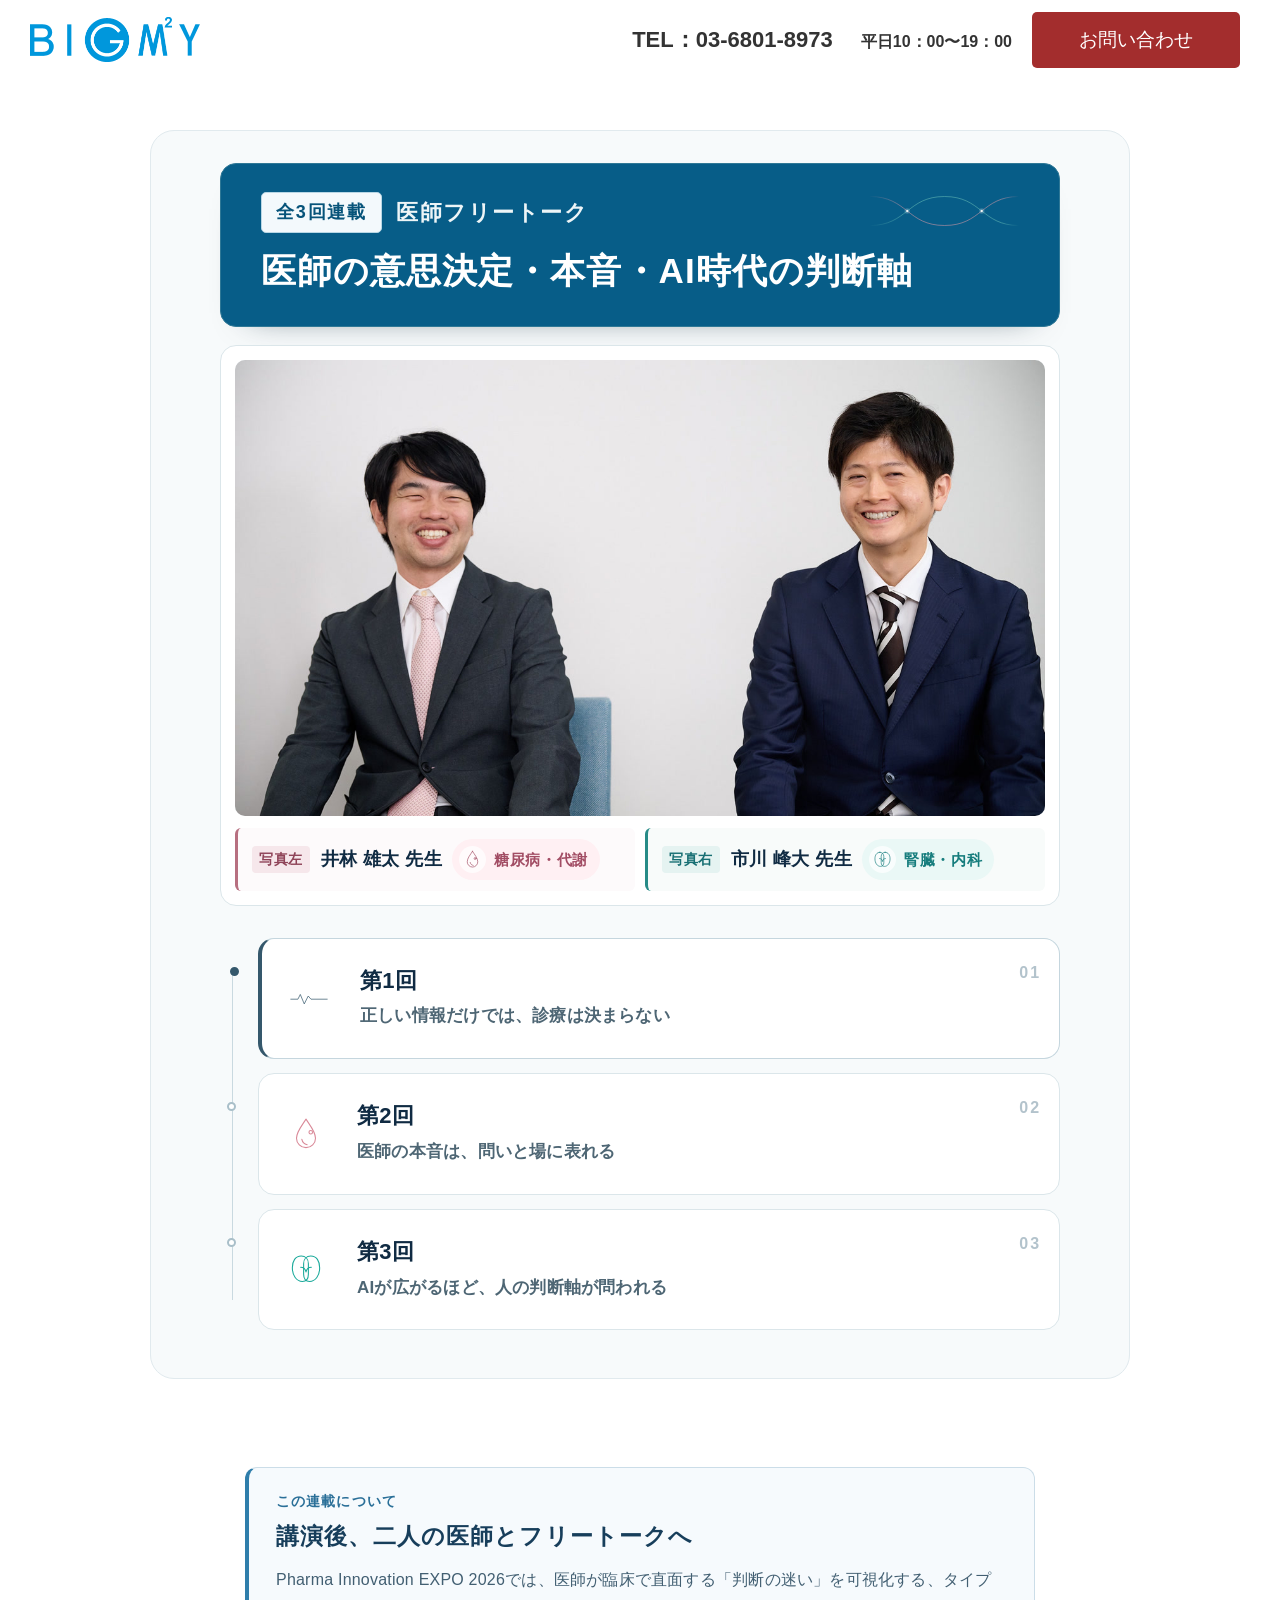
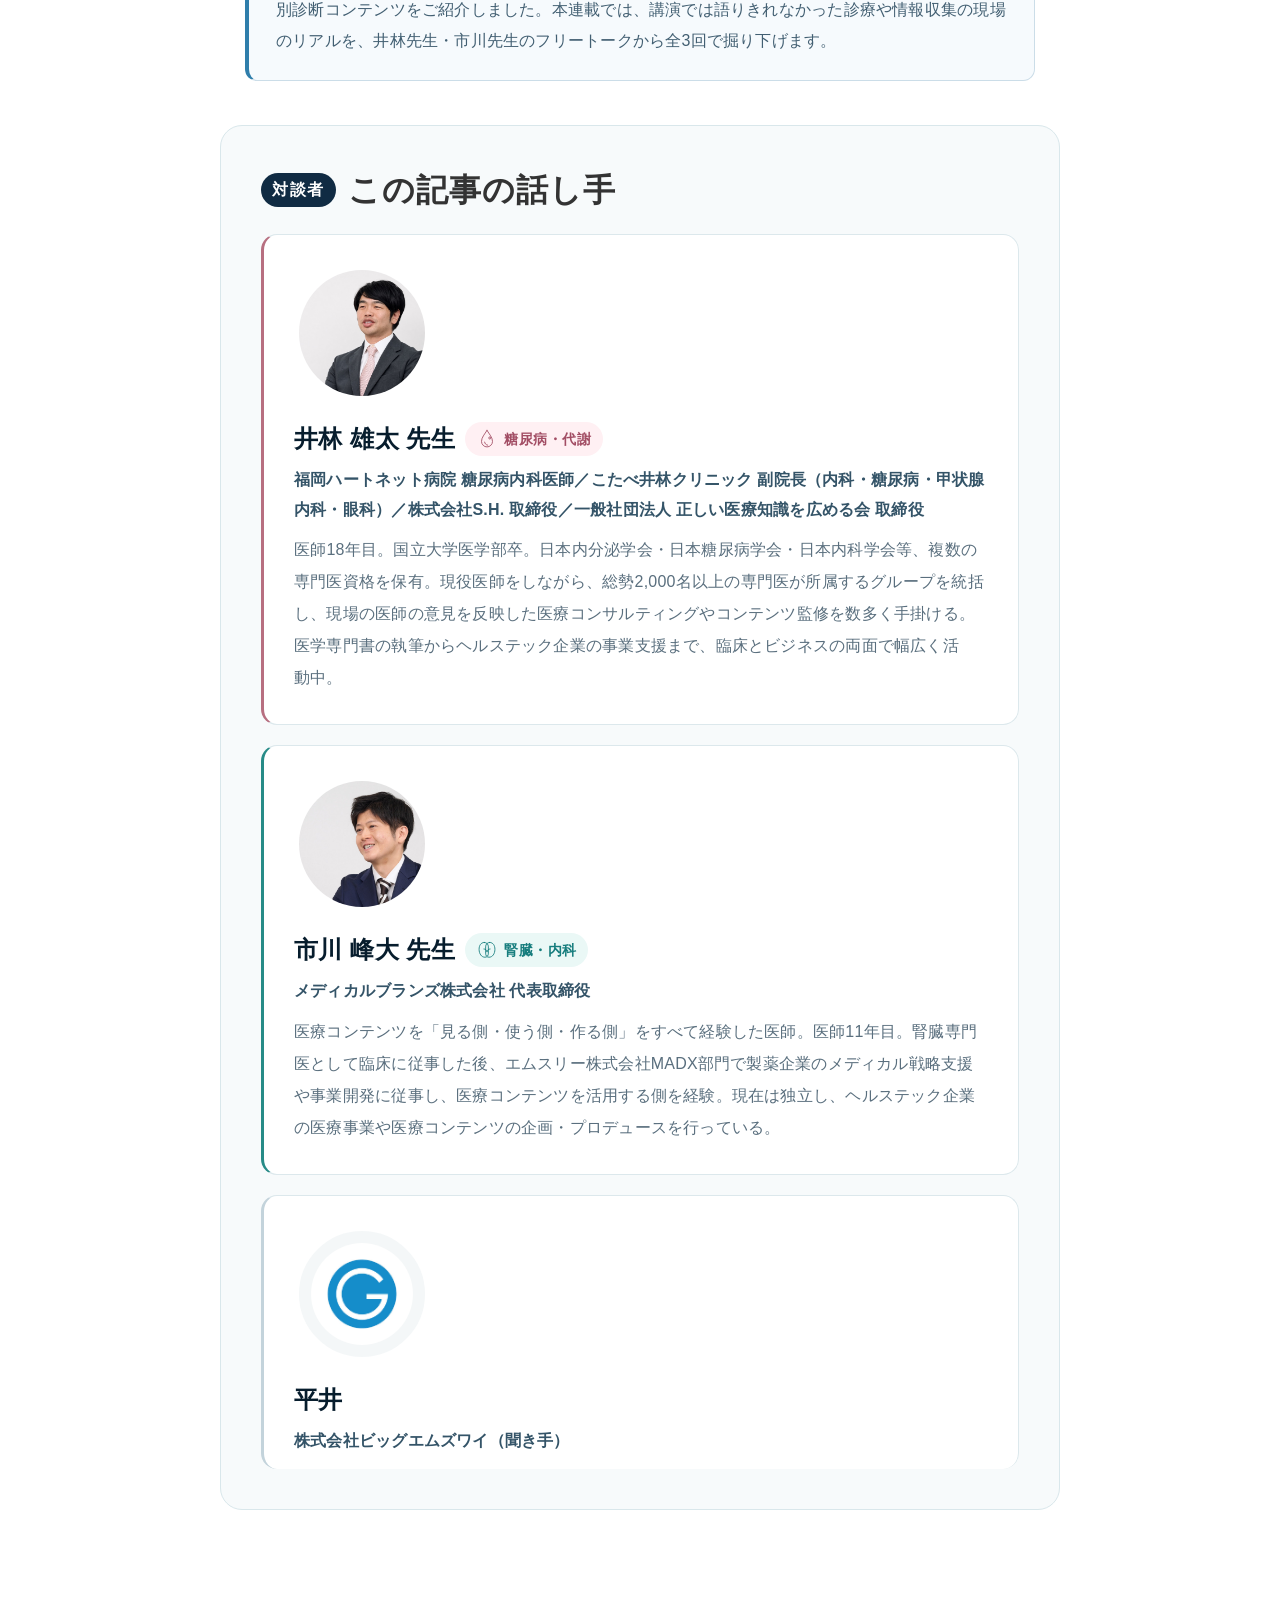
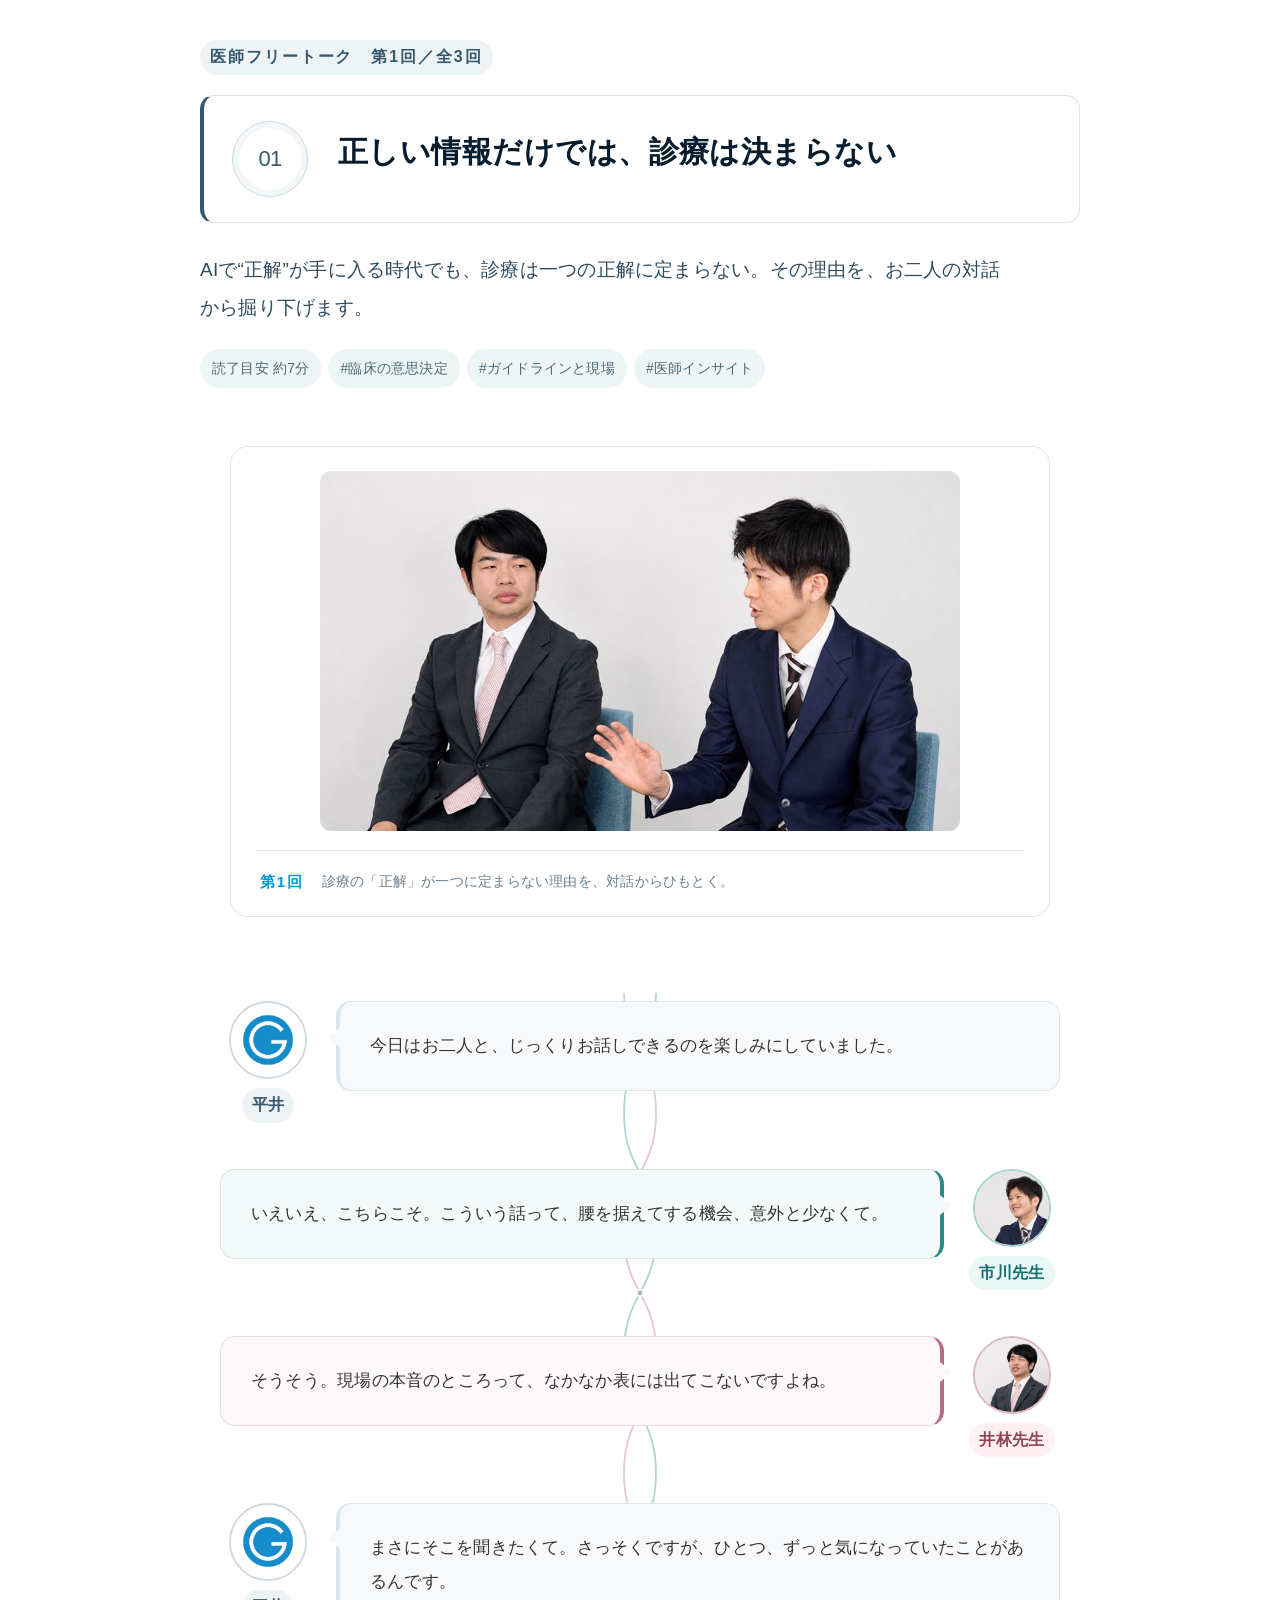
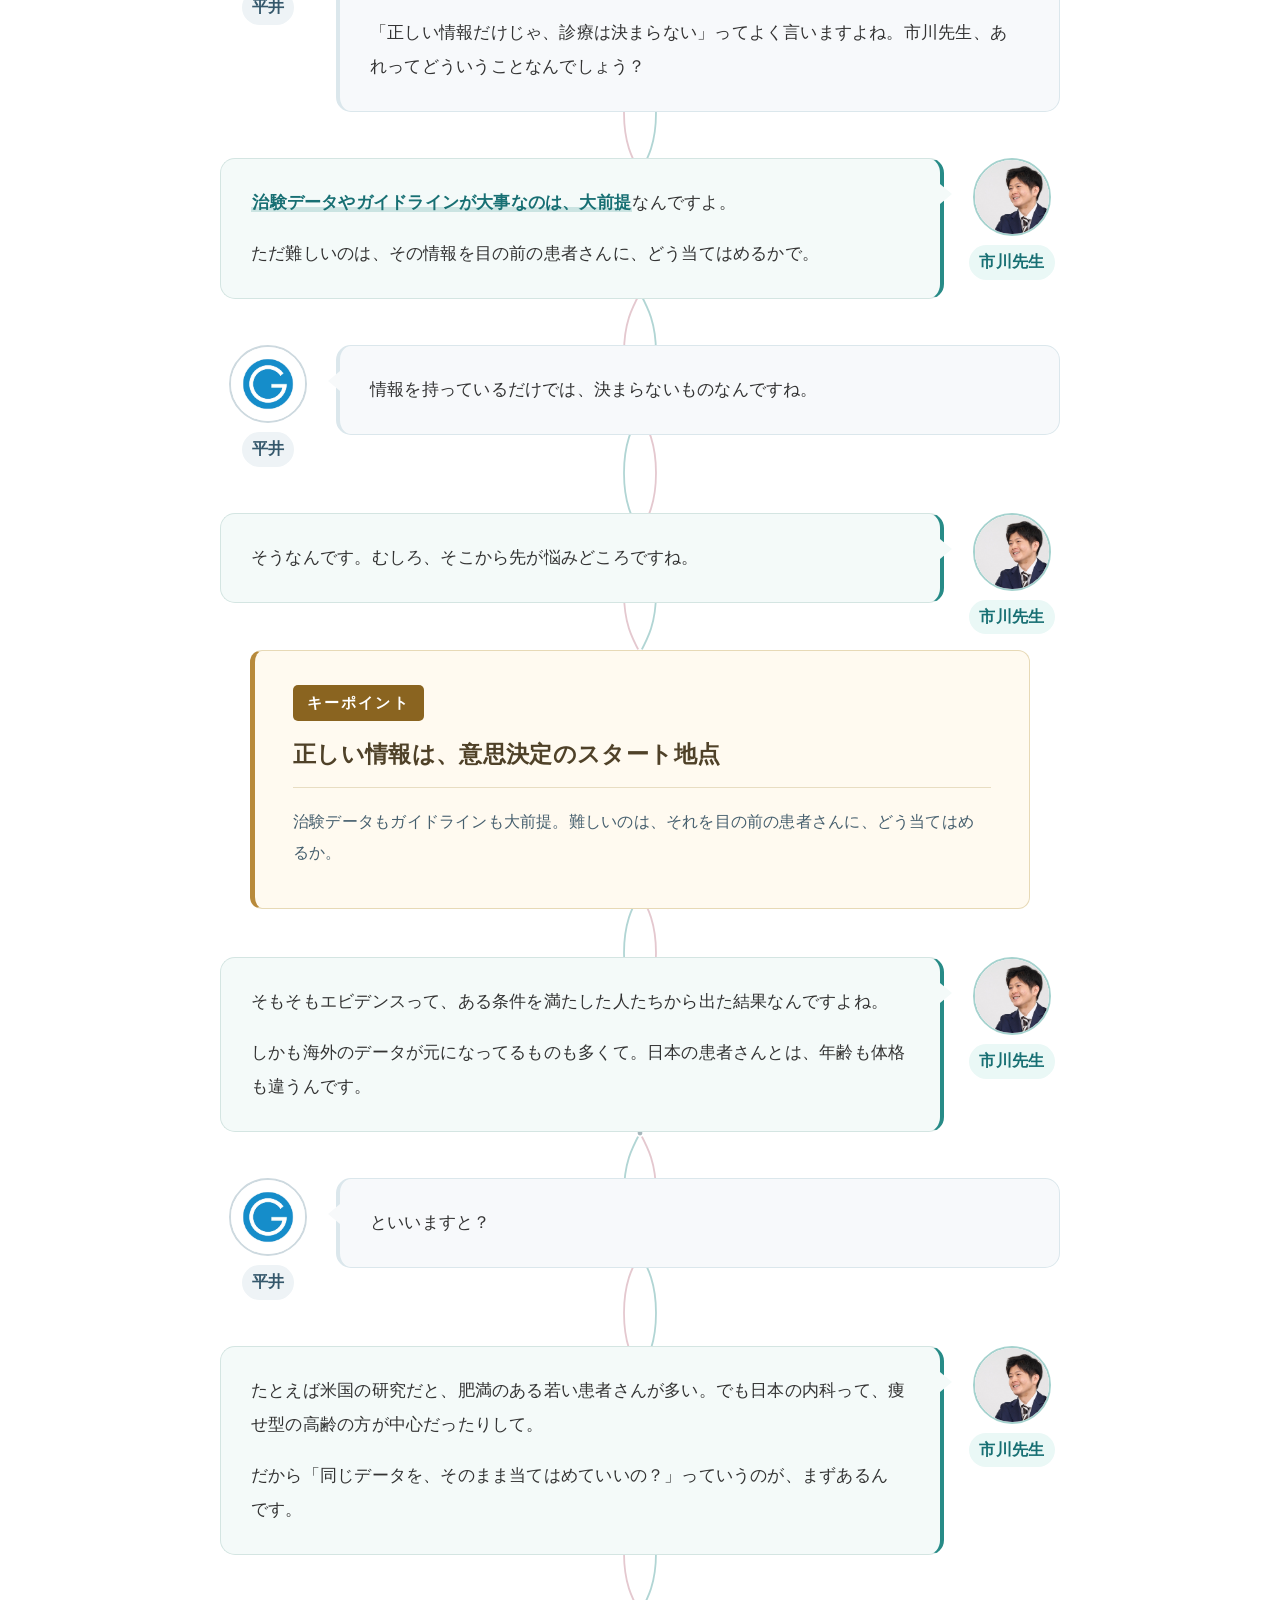
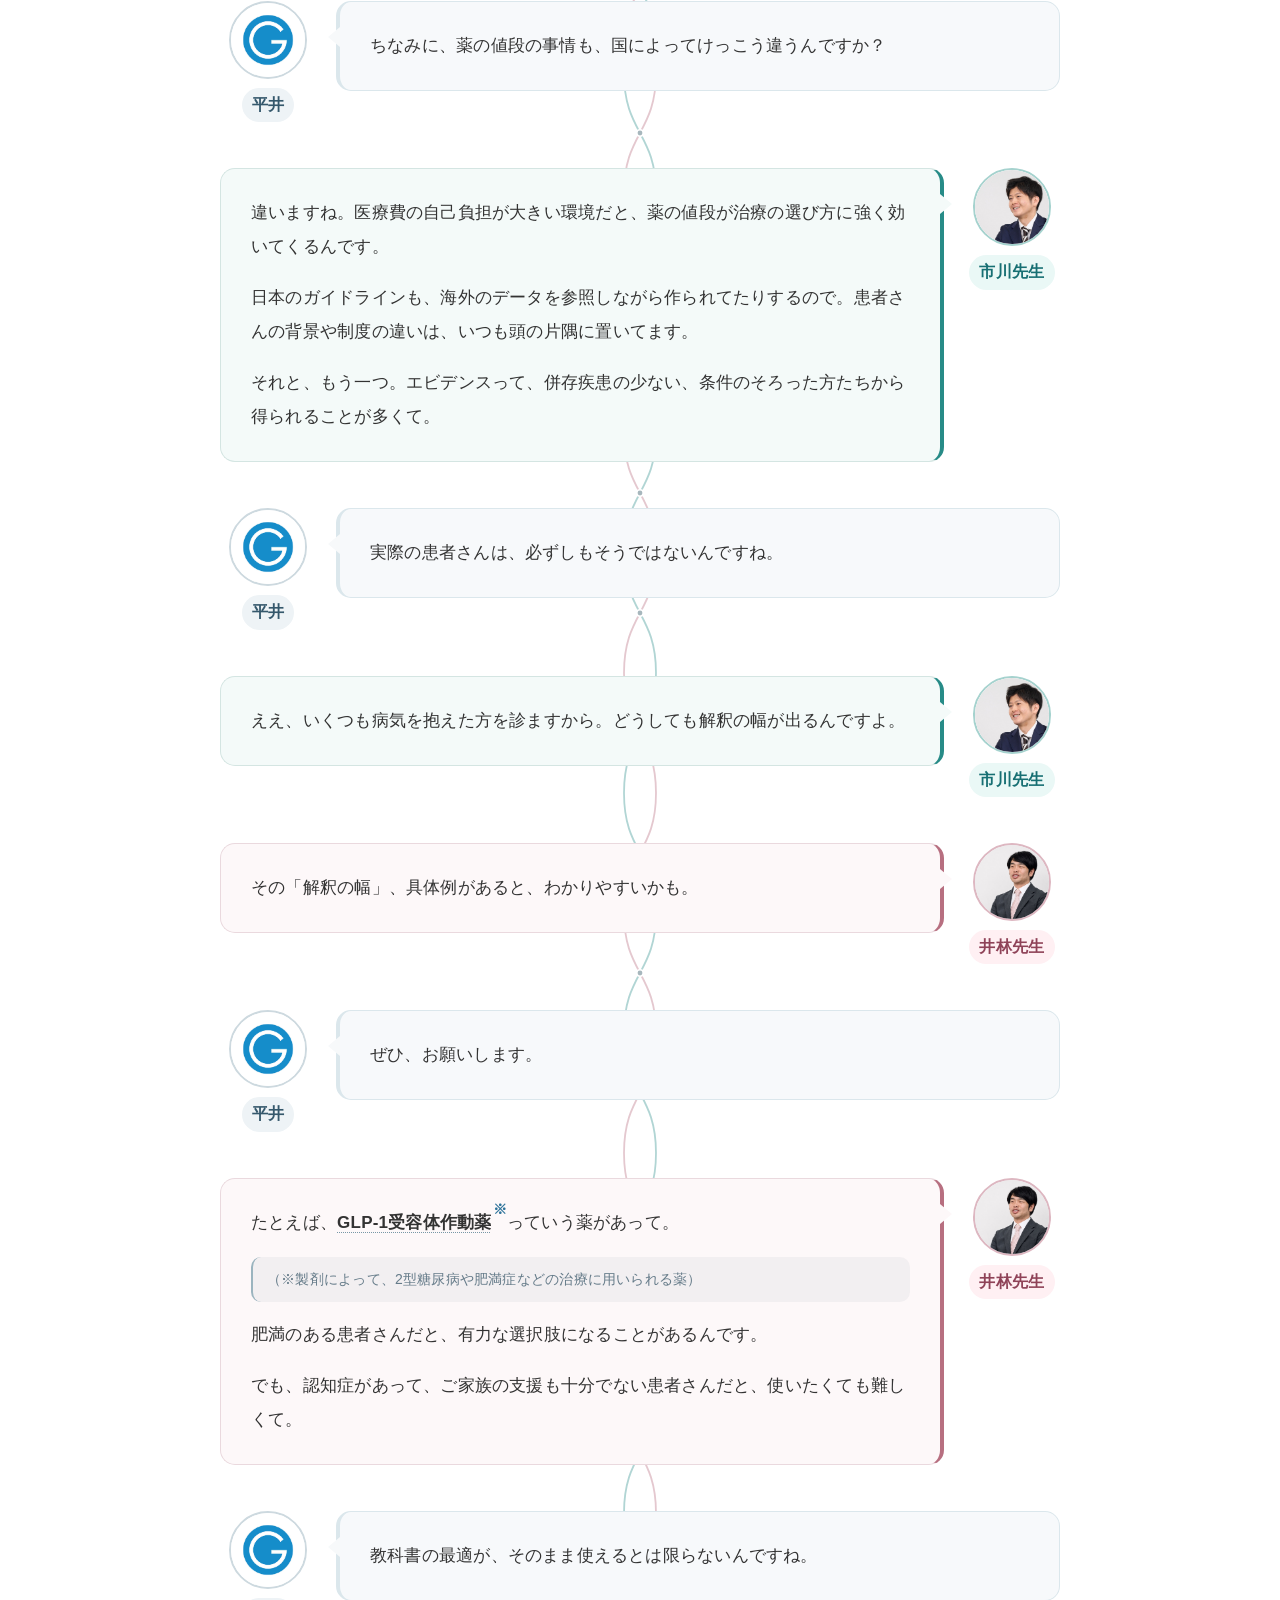
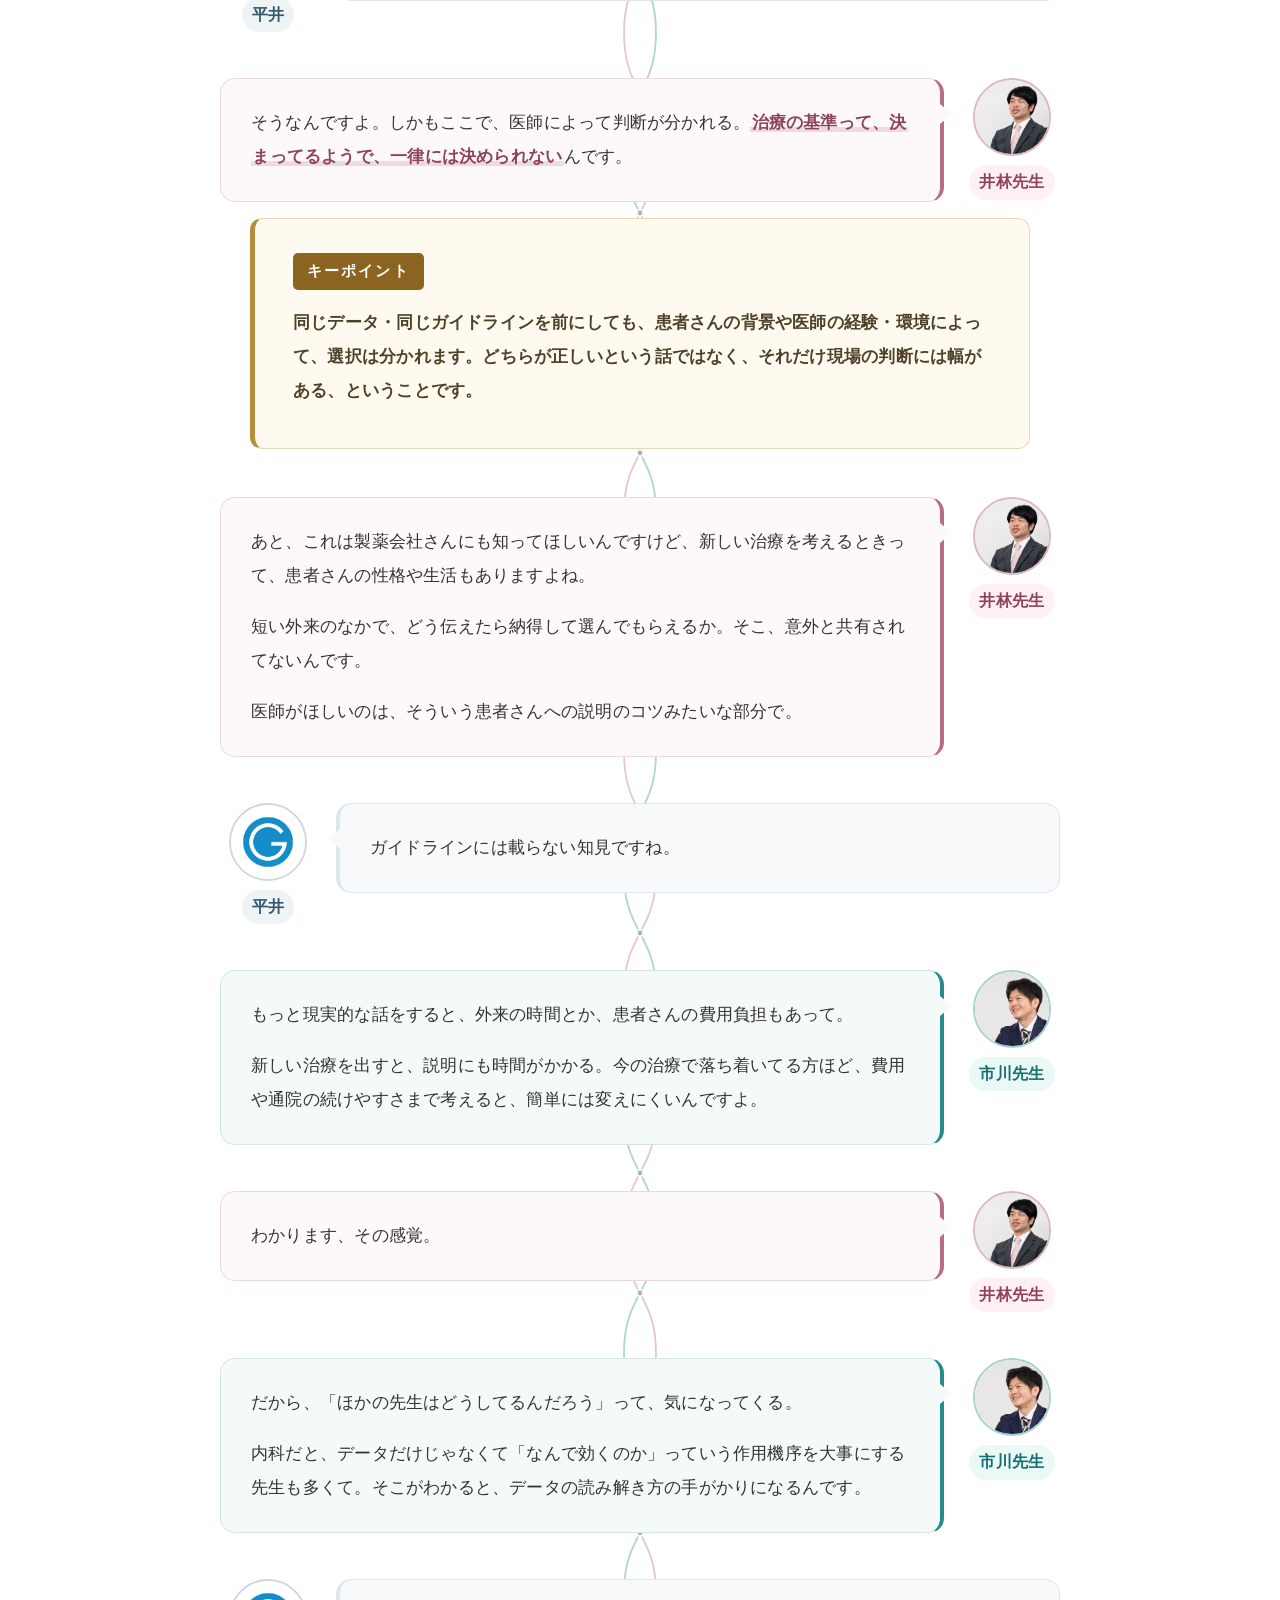
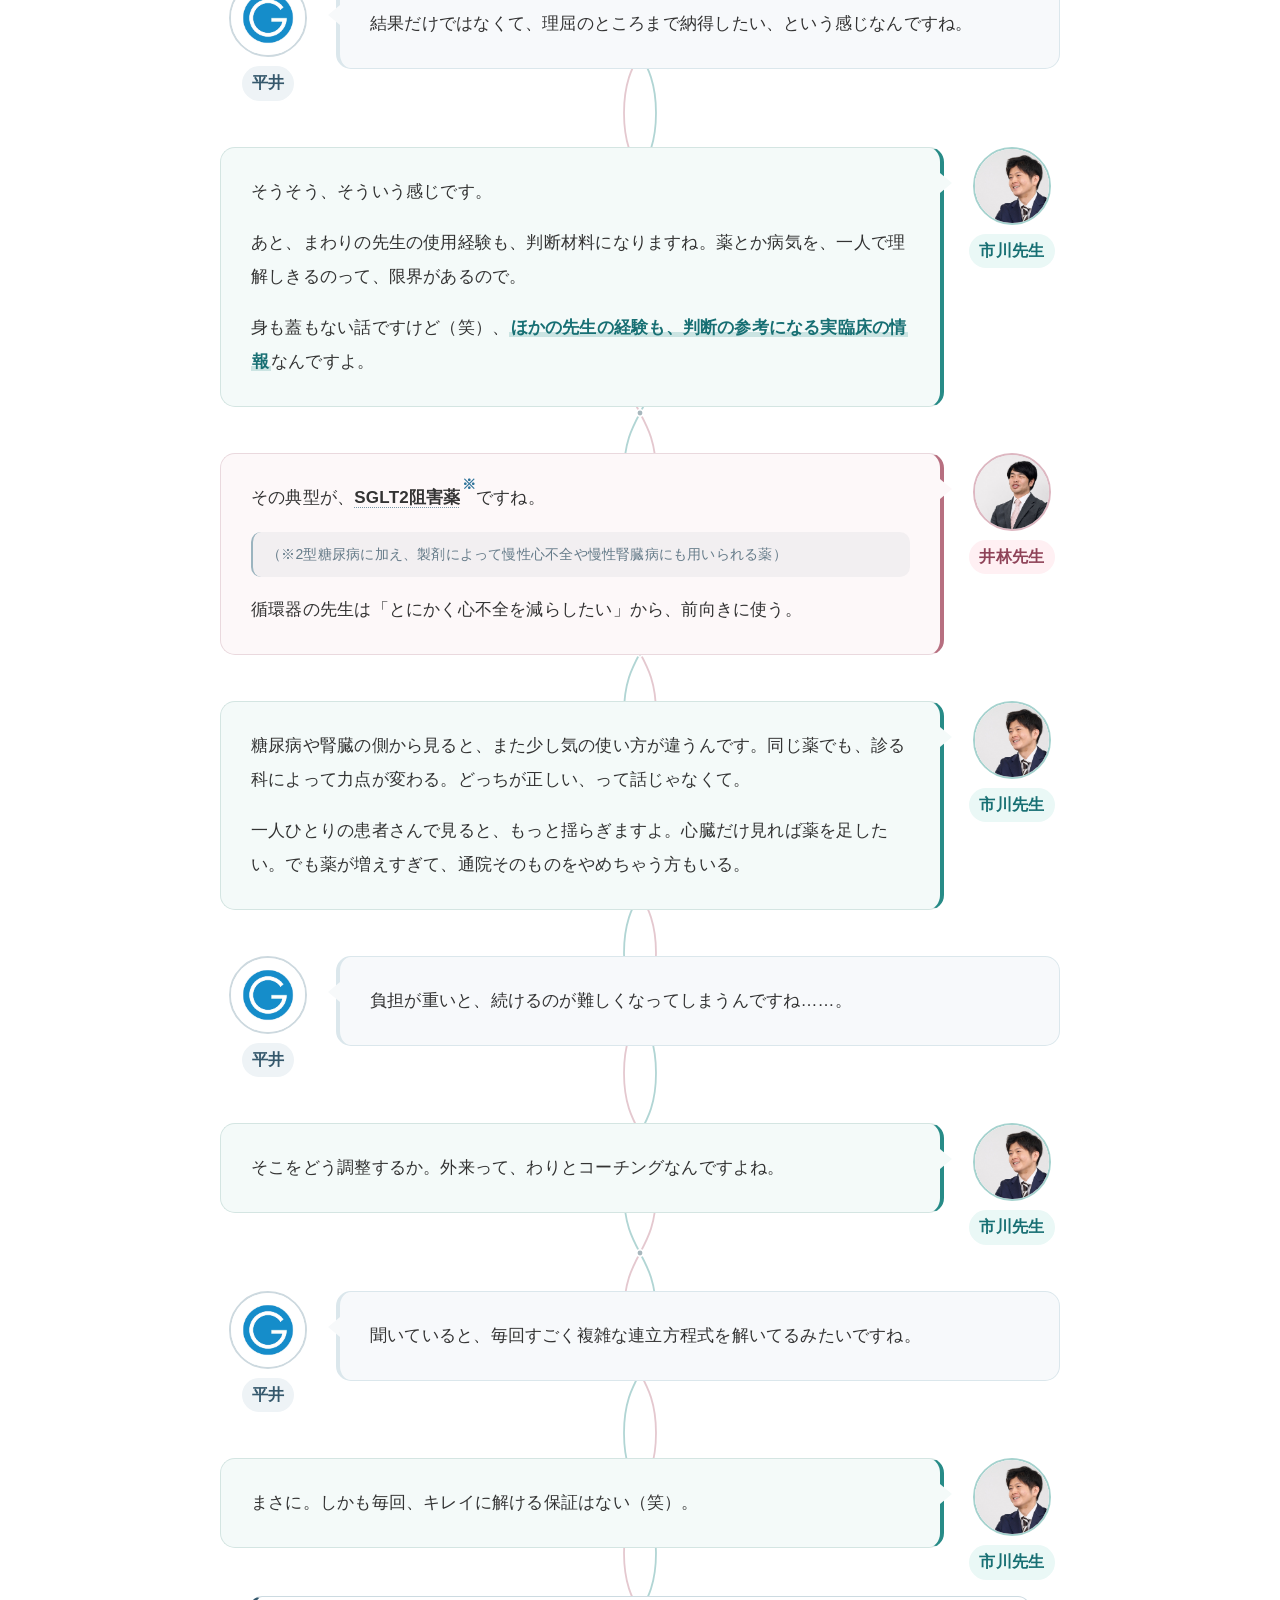
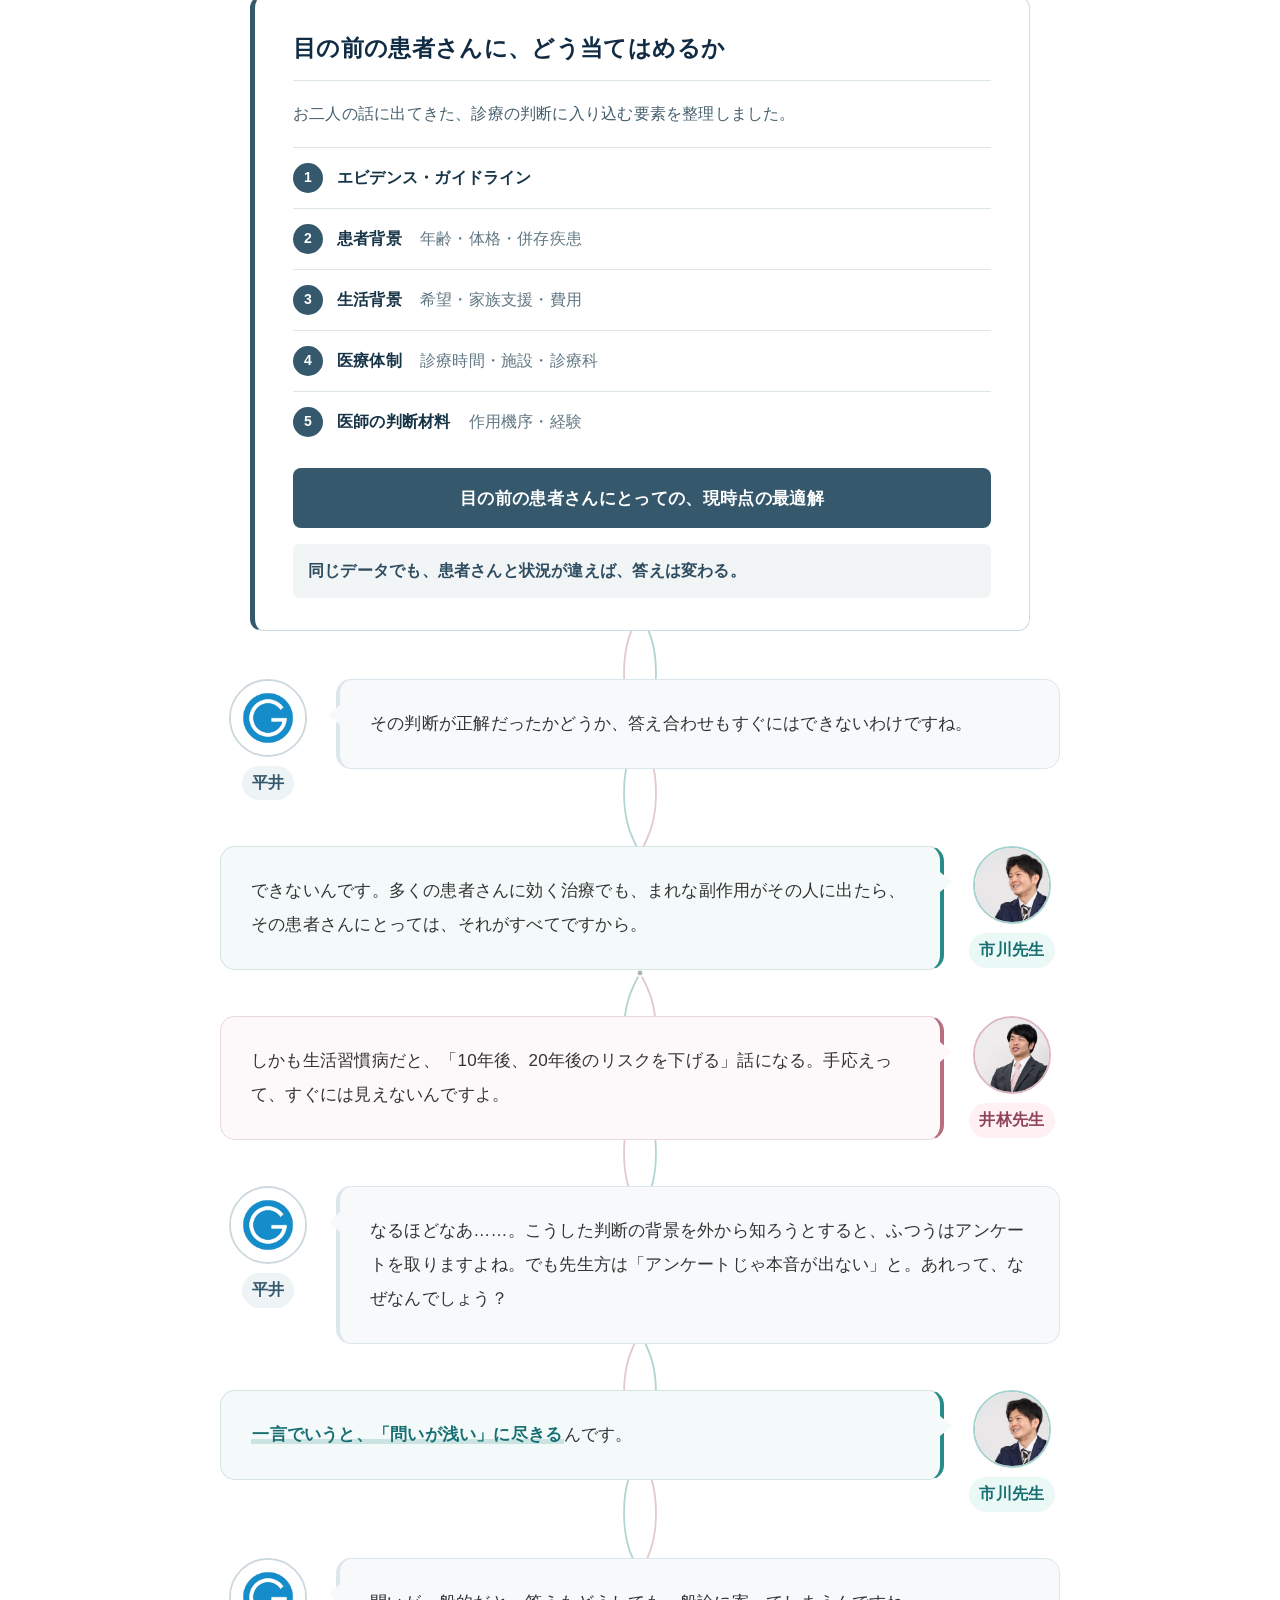
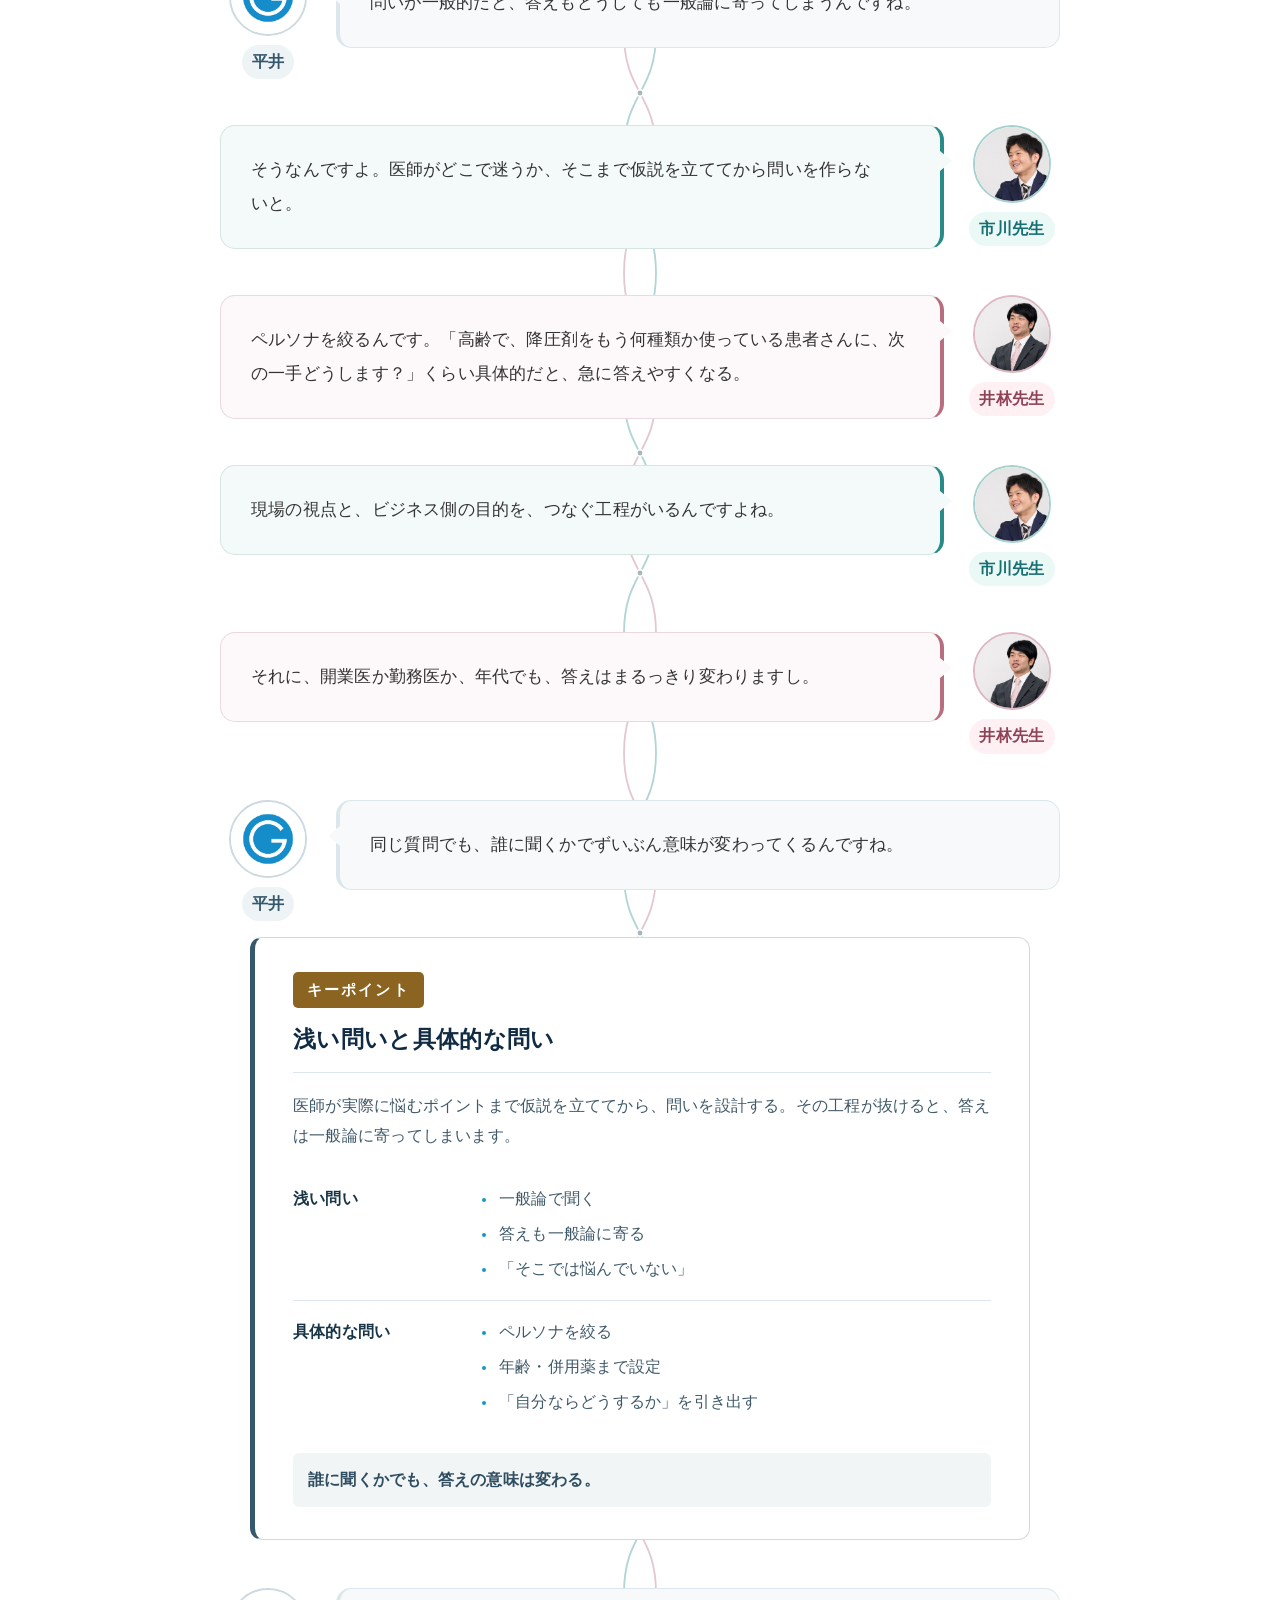
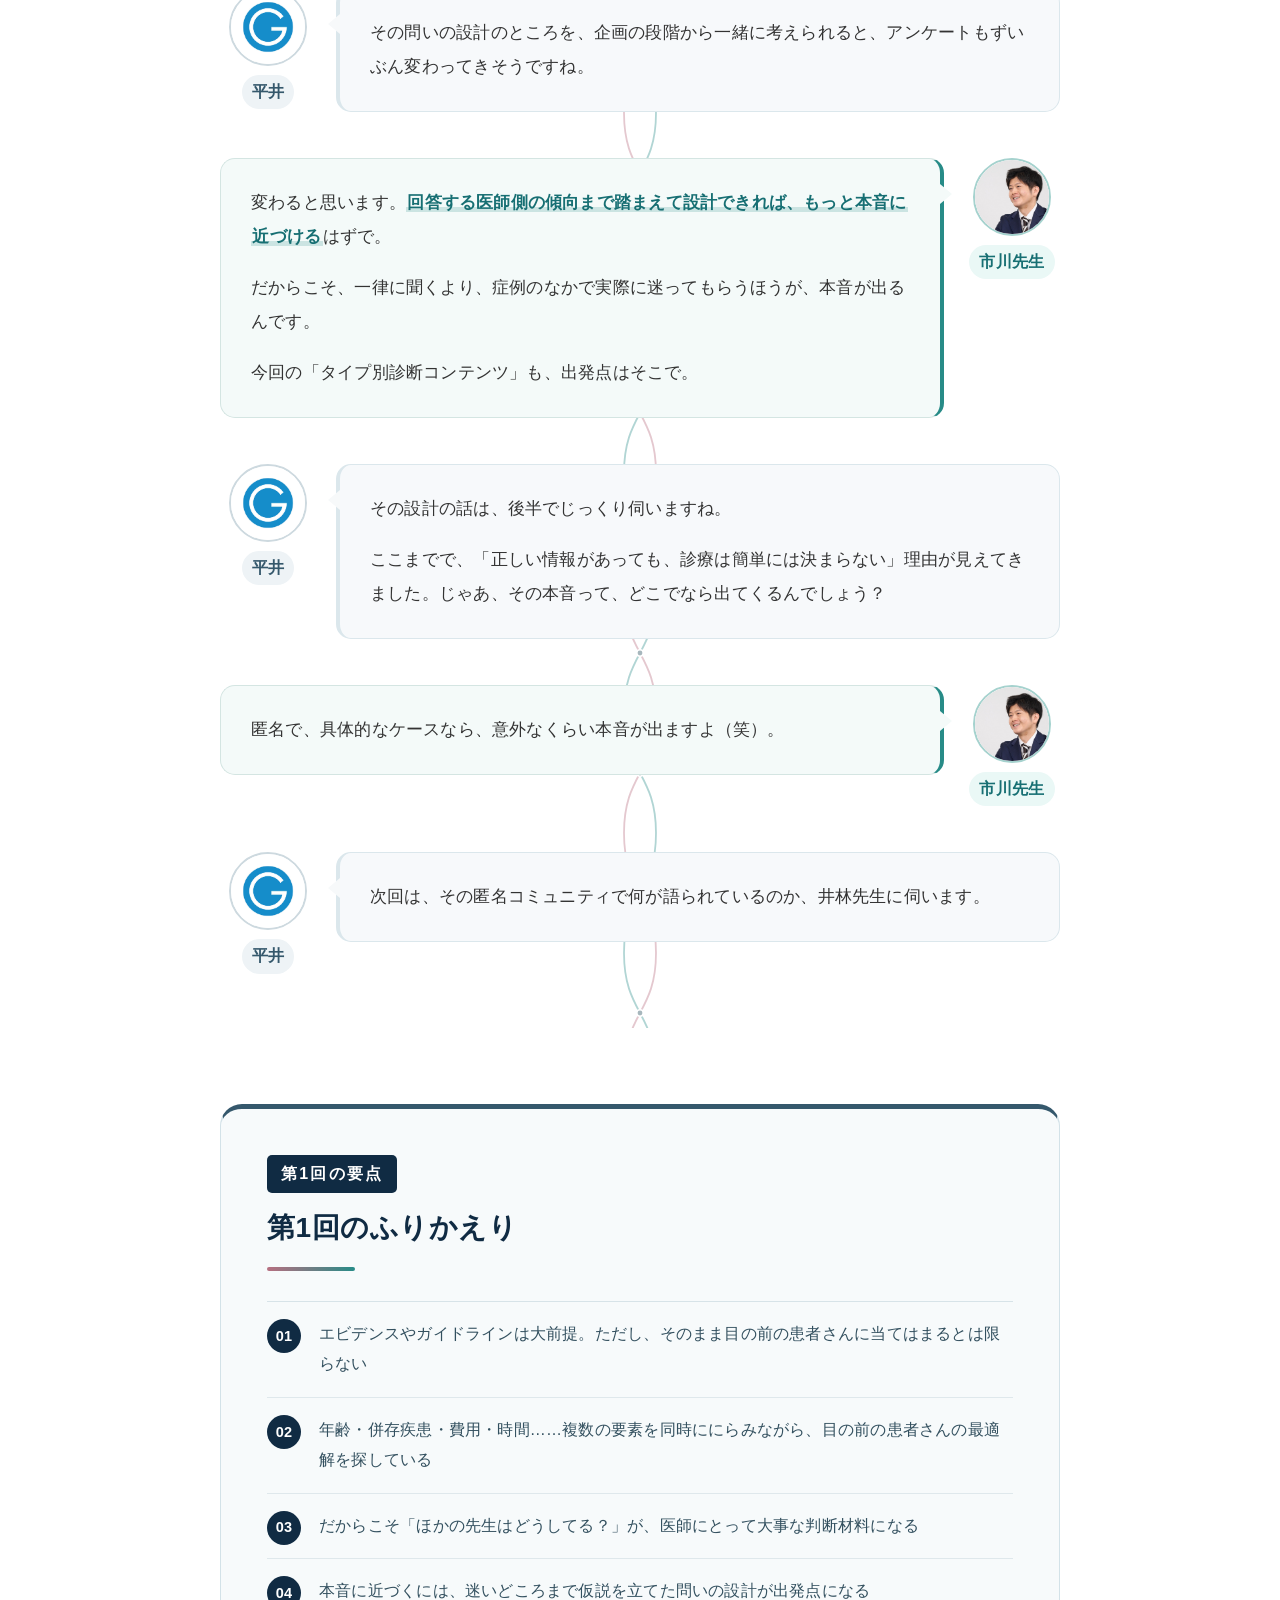
==== commit 7c8ce9a8: "Update preview intro and dialogue flow" ====
--- a/index.html
+++ b/index.html
@@ -1971,20 +1971,20 @@
 /* /Q) 解説コンテンツの編集グリッド統一 */
 
 /* ========== R) 冒頭・人物情報・注釈の最終調整（2026-07-25） ========== */
-/* 濃紺の格は残しながら明度と余白を整え、フリートークらしい軽さを加える。 */
+/* BIGM2Yの青系統へ寄せ、格を保ちながらフリートークらしい軽さを加える。 */
 .series-hero>.series-lockup{
   gap:14px;
   padding:28px 40px 31px;
-  border-color:#31596d;
+  border-color:#2f7896;
   border-radius:16px;
-  background:#1f465a;
+  background:#075d88;
   box-shadow:0 16px 34px -30px rgba(7,29,45,.72);
 }
 .series-lockup .series-eyebrow{
   padding:8px 14px;
-  border-color:#d5e5e9;
-  background:#f7fbfc;
-  color:#285467;
+  border-color:#b9d7e5;
+  background:#f3f9fc;
+  color:#07547a;
   font-size:18px!important;
   line-height:1.3;
   letter-spacing:.1em;
@@ -2162,6 +2162,51 @@
 .talk-bubble>.article-note[role="note"]{
   padding-left:14px;
   border-left:2px solid #9bb4bf;
+}
+.note-marker{
+  display:inline-block;
+  margin-left:.08em;
+  color:#2f749b;
+  font-size:14px;
+  font-weight:800;
+  line-height:1;
+  vertical-align:super;
+}
+.note-ref-tail{white-space:nowrap}
+
+/* 講演とフリートークの間を、発言ではなく編集部の前情報で接続する。 */
+.talk-prologue{
+  box-sizing:border-box;
+  max-width:790px;
+  margin:0 auto 44px;
+  padding:23px 27px 24px;
+  border:1px solid #cbdde8;
+  border-left:4px solid #2f7eab;
+  border-radius:12px;
+  background:#f6fafd;
+}
+.talk-prologue__label{
+  margin:0 0 7px!important;
+  color:#2a6f98;
+  font-size:14px!important;
+  font-weight:800;
+  line-height:1.5;
+  letter-spacing:.08em;
+}
+.talk-prologue h3{
+  margin:0 0 10px!important;
+  padding:0!important;
+  color:#173e5b!important;
+  font-size:23px!important;
+  font-weight:750!important;
+  line-height:1.55;
+}
+.talk-prologue h3::before{display:none!important;content:none!important}
+.talk-prologue p:last-child{
+  margin:0!important;
+  color:#425f72;
+  font-size:16px!important;
+  line-height:1.9;
 }
 
 @media only screen and (max-width:768px){
@@ -2181,6 +2226,11 @@
     margin:-18px 0 38px;
     padding:18px 20px 16px;
   }
+  .talk-prologue{
+    margin-bottom:36px;
+    padding:20px 20px 21px;
+  }
+  .talk-prologue h3{font-size:21px!important}
 }
 @media only screen and (max-width:640px){
   .series-hero>.hero-media .hero-speaker-guide{
@@ -2307,6 +2357,11 @@
         </figure>
       </div>
     </section>
+      <aside class="talk-prologue" aria-labelledby="talk-prologue-title">
+        <p class="talk-prologue__label">この連載について</p>
+        <h3 id="talk-prologue-title">講演後、二人の医師とフリートークへ</h3>
+        <p>Pharma Innovation EXPO 2026では、医師が臨床で直面する「判断の迷い」を可視化する、タイプ別診断コンテンツをご紹介しました。本連載では、講演では語りきれなかった診療や情報収集の現場のリアルを、井林先生・市川先生のフリートークから全3回で掘り下げます。</p>
+      </aside>
       <section class="speaker-profiles" aria-labelledby="speaker-heading">
         <h2 id="speaker-heading"><span class="section-label">対談者</span>この記事の話し手</h2>
         <div class="speaker-profile">
@@ -2334,7 +2389,7 @@
               <img src="img/bigm2y_logo.jpg" alt="株式会社ビッグエムズワイのロゴ" width="450" height="450">
               <p class="talk-speaker-name">平井</p>
             </div>
-            <div class="talk-bubble"><p>今日はお二人と、じっくりお話しできるのを楽しみにしていました。</p><p>Pharma Innovation EXPO 2026の講演では、医師が臨床で直面する「判断の迷い」をタイプ別診断コンテンツでどう可視化するかをご紹介しましたが、今日はその背景にある、診療や情報収集の現場のリアルも率直に伺えればと思っています。</p></div>
+            <div class="talk-bubble"><p>今日はお二人と、じっくりお話しできるのを楽しみにしていました。</p></div>
           </div>
           <div class="talk-row reverse">
             <div class="talk-speaker">
@@ -2447,7 +2502,7 @@
               <img src="img_iv/ibayashi.jpg" alt="井林雄太先生" width="450" height="450">
               <p class="talk-speaker-name">井林先生</p>
             </div>
-            <div class="talk-bubble"><p>たとえば、<dfn class="note-term" aria-describedby="note-glp1">GLP-1受容体作動薬</dfn>っていう薬があって。</p><span class="article-note" id="note-glp1" role="note">（※製剤によって、2型糖尿病や肥満症などの治療に用いられる薬）</span><p>肥満のある患者さんだと、有力な選択肢になることがあるんです。</p><p>でも、認知症があって、ご家族の支援も十分でない患者さんだと、使いたくても難しくて。</p></div>
+            <div class="talk-bubble"><p>たとえば、<dfn class="note-term" aria-describedby="note-glp1">GLP-1受容体作動薬</dfn>&#8288;<sup class="note-marker" aria-hidden="true">※</sup>っていう薬があって。</p><span class="article-note" id="note-glp1" role="note">（※製剤によって、2型糖尿病や肥満症などの治療に用いられる薬）</span><p>肥満のある患者さんだと、有力な選択肢になることがあるんです。</p><p>でも、認知症があって、ご家族の支援も十分でない患者さんだと、使いたくても難しくて。</p></div>
           </div>
           <div class="talk-row">
             <div class="talk-speaker">
@@ -2518,7 +2573,7 @@
               <img src="img_iv/ibayashi.jpg" alt="井林雄太先生" width="450" height="450">
               <p class="talk-speaker-name">井林先生</p>
             </div>
-            <div class="talk-bubble"><p>その典型が、<dfn class="note-term" aria-describedby="note-sglt2">SGLT2阻害薬</dfn>ですね。</p><span class="article-note" id="note-sglt2" role="note">（※2型糖尿病に加え、製剤によって慢性心不全や慢性腎臓病にも用いられる薬）</span><p>循環器の先生は「とにかく心不全を減らしたい」から、前向きに使う。</p></div>
+            <div class="talk-bubble"><p>その典型が、<dfn class="note-term" aria-describedby="note-sglt2">SGLT2阻害薬</dfn>&#8288;<sup class="note-marker" aria-hidden="true">※</sup>ですね。</p><span class="article-note" id="note-sglt2" role="note">（※2型糖尿病に加え、製剤によって慢性心不全や慢性腎臓病にも用いられる薬）</span><p>循環器の先生は「とにかく心不全を減らしたい」から、前向きに使う。</p></div>
           </div>
           <div class="talk-row reverse">
             <div class="talk-speaker">
@@ -2582,7 +2637,7 @@
               <img src="img/bigm2y_logo.jpg" alt="株式会社ビッグエムズワイのロゴ" width="450" height="450">
               <p class="talk-speaker-name">平井</p>
             </div>
-            <div class="talk-bubble"><p>なるほどなあ……。</p><p>ところで、その判断の本音を知りたいとき、ふつうはアンケートを取りますよね。でも先生方は「アンケートじゃ本音が出ない」と。あれって、なぜなんでしょう？</p></div>
+            <div class="talk-bubble"><p>なるほどなあ……。こうした判断の背景を外から知ろうとすると、ふつうはアンケートを取りますよね。でも先生方は「アンケートじゃ本音が出ない」と。あれって、なぜなんでしょう？</p></div>
           </div>
           <div class="talk-row reverse">
             <div class="talk-speaker">
@@ -2774,7 +2829,7 @@
               <img src="img/bigm2y_logo.jpg" alt="株式会社ビッグエムズワイのロゴ" width="450" height="450">
               <p class="talk-speaker-name">平井</p>
             </div>
-            <div class="talk-bubble"><p>なるほど、得すると感情が動く、なんですね。</p></div>
+            <div class="talk-bubble"><p>なるほど。「得になる情報」と「感情が動く情報」の2つなんですね。</p></div>
           </div>
           <div class="talk-row reverse">
             <div class="talk-speaker">
@@ -2838,7 +2893,7 @@
               <img src="img/bigm2y_logo.jpg" alt="株式会社ビッグエムズワイのロゴ" width="450" height="450">
               <p class="talk-speaker-name">平井</p>
             </div>
-            <div class="talk-bubble"><p>このコミュニティ、匿名・ニックネームですよね。</p></div>
+            <div class="talk-bubble"><p>そうした表に出にくい話が集まるのは、このコミュニティが匿名・ニックネームだからでもあるんでしょうか。</p></div>
           </div>
           <div class="talk-row reverse">
             <div class="talk-speaker">
@@ -2895,7 +2950,7 @@
               <img src="img/bigm2y_logo.jpg" alt="株式会社ビッグエムズワイのロゴ" width="450" height="450">
               <p class="talk-speaker-name">平井</p>
             </div>
-            <div class="talk-bubble"><p>その場だと、同じ症例でも判断が割れるんですよね。</p></div>
+            <div class="talk-bubble"><p>臨床情報を求める医師が集まる場だからこそ、同じ症例への判断の違いも見えてくるんですね。</p></div>
           </div>
           <div class="talk-row reverse">
             <div class="talk-speaker">
@@ -3022,7 +3077,7 @@
               <img src="img/bigm2y_logo.jpg" alt="株式会社ビッグエムズワイのロゴ" width="450" height="450">
               <p class="talk-speaker-name">平井</p>
             </div>
-            <div class="talk-bubble"><p>それは、医師として何かしたいっていう責任感にも、つながりそうですね。</p></div>
+            <div class="talk-bubble"><p>新しい選択肢を伝えること自体が、患者さんと一緒に前へ進むきっかけになるんですね。</p></div>
           </div>
           <div class="talk-row reverse">
             <div class="talk-speaker">
@@ -3043,7 +3098,7 @@
               <img src="img/bigm2y_logo.jpg" alt="株式会社ビッグエムズワイのロゴ" width="450" height="450">
               <p class="talk-speaker-name">平井</p>
             </div>
-            <div class="talk-bubble"><p>先生によって、見ている時間軸も違いますよね。</p></div>
+            <div class="talk-bubble"><p>同じ医師でも状況によって判断が変わるうえに、先生ごとに重視する時間軸も違うんですね。</p></div>
           </div>
           <div class="talk-row reverse">
             <div class="talk-speaker">
@@ -3128,7 +3183,7 @@
               <img src="img_iv/ichikawa_smile_avatar.jpg" alt="市川峰大先生" width="450" height="450">
               <p class="talk-speaker-name">市川先生</p>
             </div>
-            <div class="talk-bubble"><p>ただ、生成AIの特性上、もっともらしい答えを探すことにはたけていますが、まれだけど大事な<dfn class="note-term" aria-describedby="note-differential">鑑別</dfn>が抜けることがあって。</p><span class="article-note" id="note-differential" role="note">（※鑑別＝症状の原因として疑われる病気を挙げ、絞り込んでいくこと）</span></div>
+            <div class="talk-bubble"><p>ただ、生成AIの特性上、もっともらしい答えを探すことにはたけていますが、まれだけど大事な<dfn class="note-term" aria-describedby="note-differential">鑑別</dfn>&#8288;<sup class="note-marker" aria-hidden="true">※</sup>が抜けることがあって。</p><span class="article-note" id="note-differential" role="note">（※鑑別＝症状の原因として疑われる病気を挙げ、絞り込んでいくこと）</span></div>
           </div>
           <div class="talk-row">
             <div class="talk-speaker">
@@ -3149,14 +3204,14 @@
               <img src="img_iv/ibayashi.jpg" alt="井林雄太先生" width="450" height="450">
               <p class="talk-speaker-name">井林先生</p>
             </div>
-            <div class="talk-bubble"><p>「<dfn class="note-term" aria-describedby="note-deskilling">デスキリング</dfn>」って言葉も出てきていますよね。</p><span class="article-note" id="note-deskilling" role="note">（※AIへの依存などで技能が低下すること）</span><p><strong>AIに頼りきって自分を磨かないと、医師としての力が育たない</strong>。だから逆に、医師教育が大事になってくると思うんです。</p></div>
-          </div>
-          <div class="talk-row">
-            <div class="talk-speaker">
-              <img src="img/bigm2y_logo.jpg" alt="株式会社ビッグエムズワイのロゴ" width="450" height="450">
-              <p class="talk-speaker-name">平井</p>
-            </div>
-            <div class="talk-bubble"><p>第1回の「ガイドラインと現場のギャップ」に、似てますね。AIも、参照できる情報が足りないと、答えが一般論に寄ってしまうんですね。</p></div>
+            <div class="talk-bubble"><p>「<dfn class="note-term" aria-describedby="note-deskilling">デスキリング</dfn><span class="note-ref-tail">」<sup class="note-marker" aria-hidden="true">※</sup></span>って言葉も出てきていますよね。</p><span class="article-note" id="note-deskilling" role="note">（※AIへの依存などで技能が低下すること）</span><p><strong>AIに頼りきって自分を磨かないと、医師としての力が育たない</strong>。だから逆に、医師教育が大事になってくると思うんです。</p></div>
+          </div>
+          <div class="talk-row">
+            <div class="talk-speaker">
+              <img src="img/bigm2y_logo.jpg" alt="株式会社ビッグエムズワイのロゴ" width="450" height="450">
+              <p class="talk-speaker-name">平井</p>
+            </div>
+            <div class="talk-bubble"><p>第1回で伺った「情報を目の前の患者さんにどう当てはめるか」と同じで、AIの答えを受け取る側にも、何を外してはいけないかを判断する力が必要なんですね。</p></div>
           </div>
           <div class="talk-row reverse">
             <div class="talk-speaker">
@@ -3241,7 +3296,7 @@
               <img src="img_iv/ichikawa_smile_avatar.jpg" alt="市川峰大先生" width="450" height="450">
               <p class="talk-speaker-name">市川先生</p>
             </div>
-            <div class="talk-bubble"><p>若手だと、臨床の疑問をまずAIに聞く人が、かなり増えてます。</p><p>そのあと<dfn class="note-term" aria-describedby="note-seisho">成書</dfn>や元論文で確認する人もいますけど、確認せずに済ませちゃうケースもあって。そこが課題ですね。</p><span class="article-note" id="note-seisho" role="note">（※専門書）</span></div>
+            <div class="talk-bubble"><p>若手だと、臨床の疑問をまずAIに聞く人が、かなり増えてます。</p><p>そのあと<dfn class="note-term" aria-describedby="note-seisho">成書</dfn>&#8288;<sup class="note-marker" aria-hidden="true">※</sup>や元論文で確認する人もいますけど、確認せずに済ませちゃうケースもあって。そこが課題ですね。</p><span class="article-note" id="note-seisho" role="note">（※専門書）</span></div>
           </div>
           <div class="talk-row">
             <div class="talk-speaker">
@@ -3284,7 +3339,7 @@
               <img src="img/bigm2y_logo.jpg" alt="株式会社ビッグエムズワイのロゴ" width="450" height="450">
               <p class="talk-speaker-name">平井</p>
             </div>
-            <div class="talk-bubble"><p>第2回の攻め／守りでいえば、AIって、発想を広げるにも、見落としを確かめるにも使えるんですね。</p></div>
+            <div class="talk-bubble"><p>第2回の攻め／守りでいえば、AIは発想を広げるにも、見落としを確かめるにも使える。その両方を使い分けるには、やはり専門家の判断が要るんですね。</p></div>
           </div>
           <div class="talk-row reverse">
             <div class="talk-speaker">
@@ -3306,7 +3361,7 @@
               <img src="img/bigm2y_logo.jpg" alt="株式会社ビッグエムズワイのロゴ" width="450" height="450">
               <p class="talk-speaker-name">平井</p>
             </div>
-            <div class="talk-bubble"><p>製薬企業の一部では、医師との接点データから、次に届ける情報を提案する「<dfn class="note-term" aria-describedby="note-nba">ネクスト・ベスト・アクション</dfn>」にも取り組んでいますよね。</p><span class="article-note" id="note-nba" role="note">（※医師ごとに、次の適切な情報提供を提案する考え方）</span><p>そうやって選ばれた情報を届けられるのって、医師として、どう感じますか？</p></div>
+            <div class="talk-bubble"><p>専門家の見立てを土台にしながら、AIで情報提供を個別化する動きもあります。製薬企業の一部では、医師との接点データから、次に届ける情報を提案する「<dfn class="note-term" aria-describedby="note-nba">ネクスト・ベスト・アクション</dfn><span class="note-ref-tail">」<sup class="note-marker" aria-hidden="true">※</sup></span>にも取り組んでいますよね。</p><span class="article-note" id="note-nba" role="note">（※医師ごとに、次の適切な情報提供を提案する考え方）</span><p>そうやって選ばれた情報を届けられるのって、医師として、どう感じますか？</p></div>
           </div>
           <div class="talk-row reverse">
             <div class="talk-speaker">
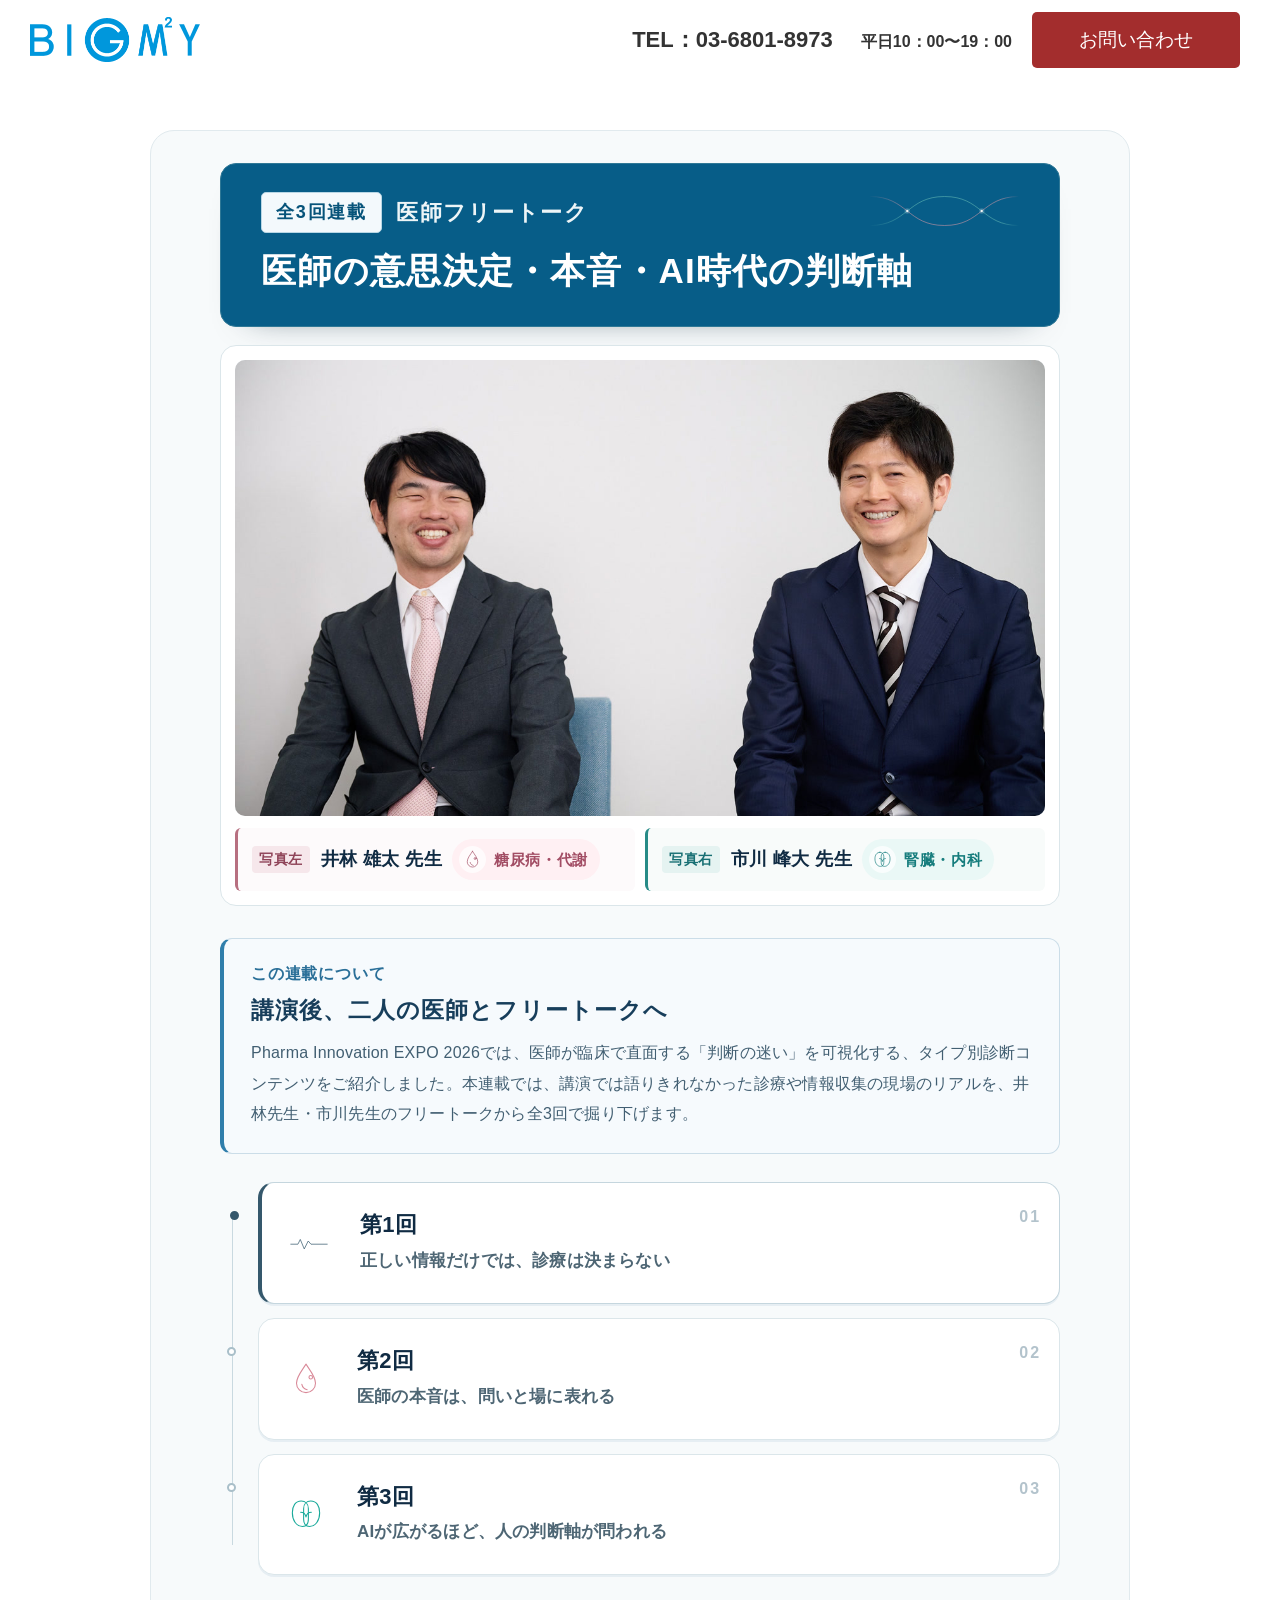
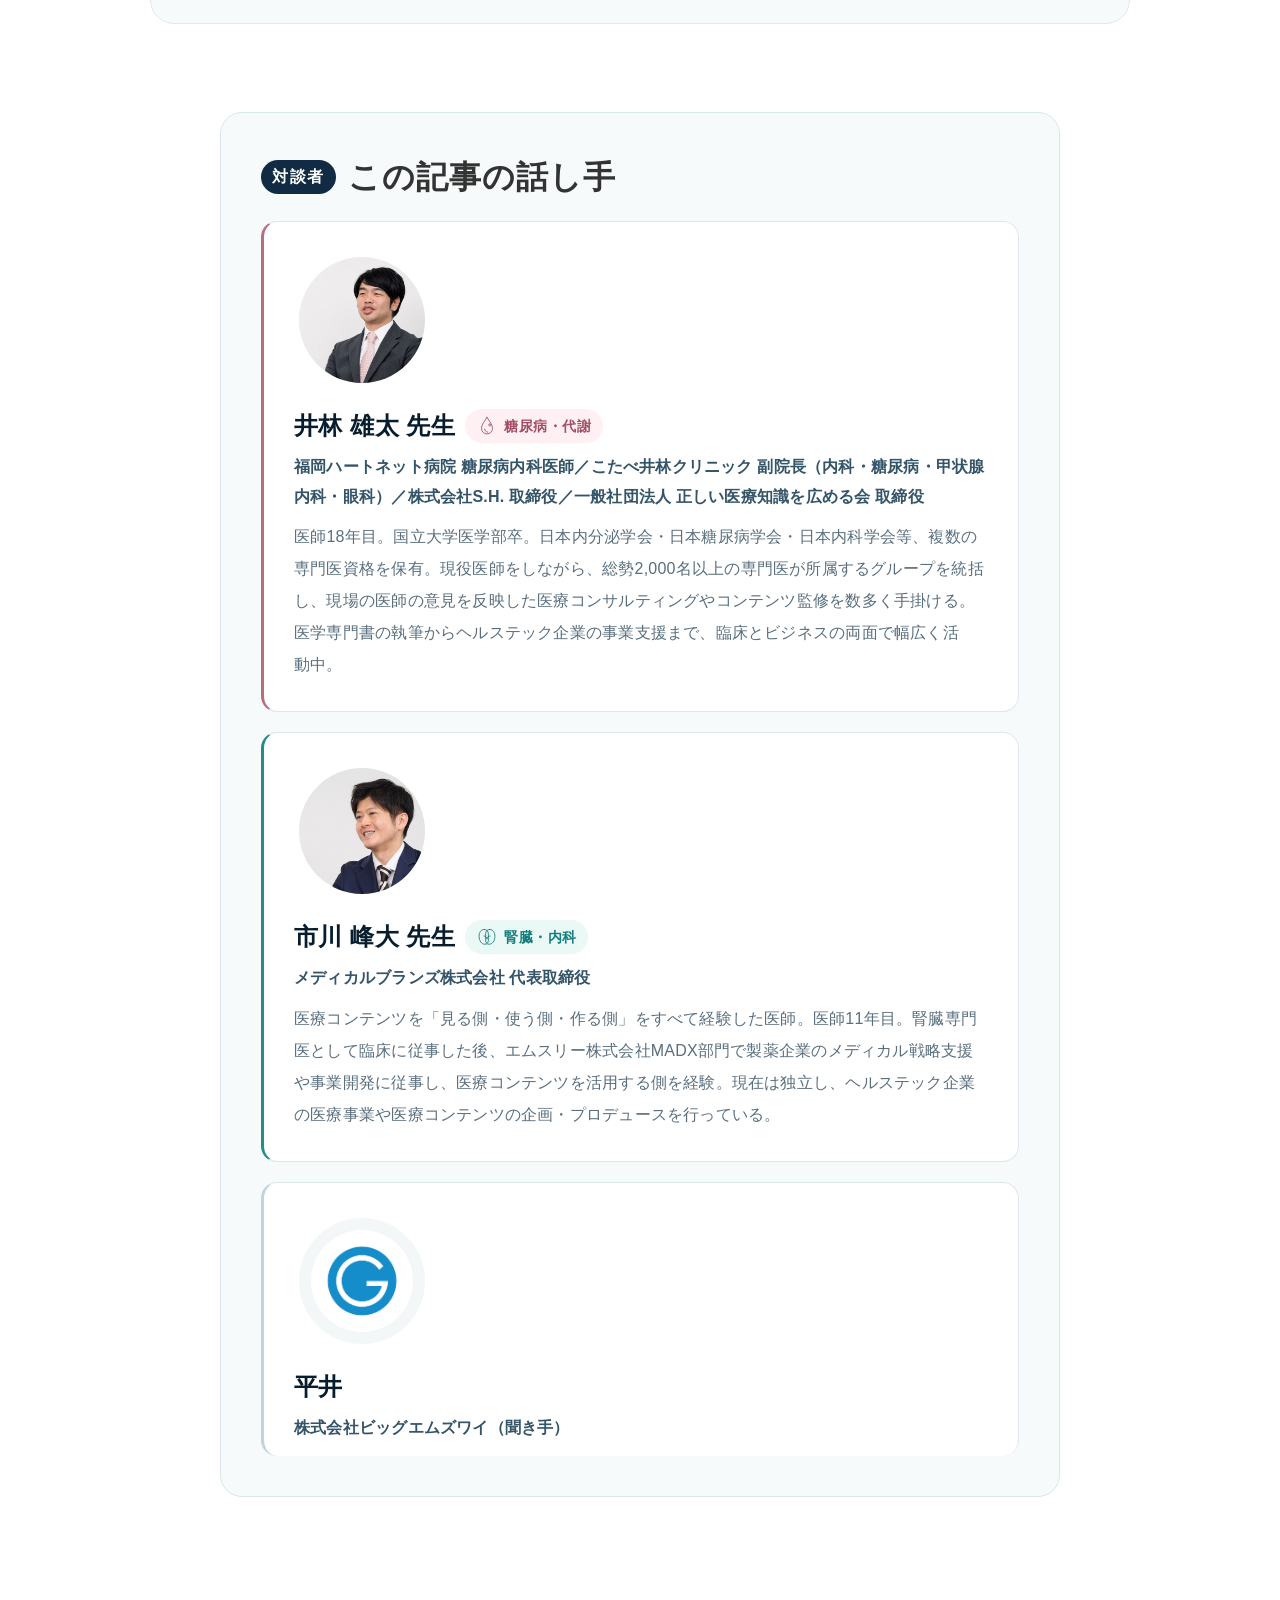
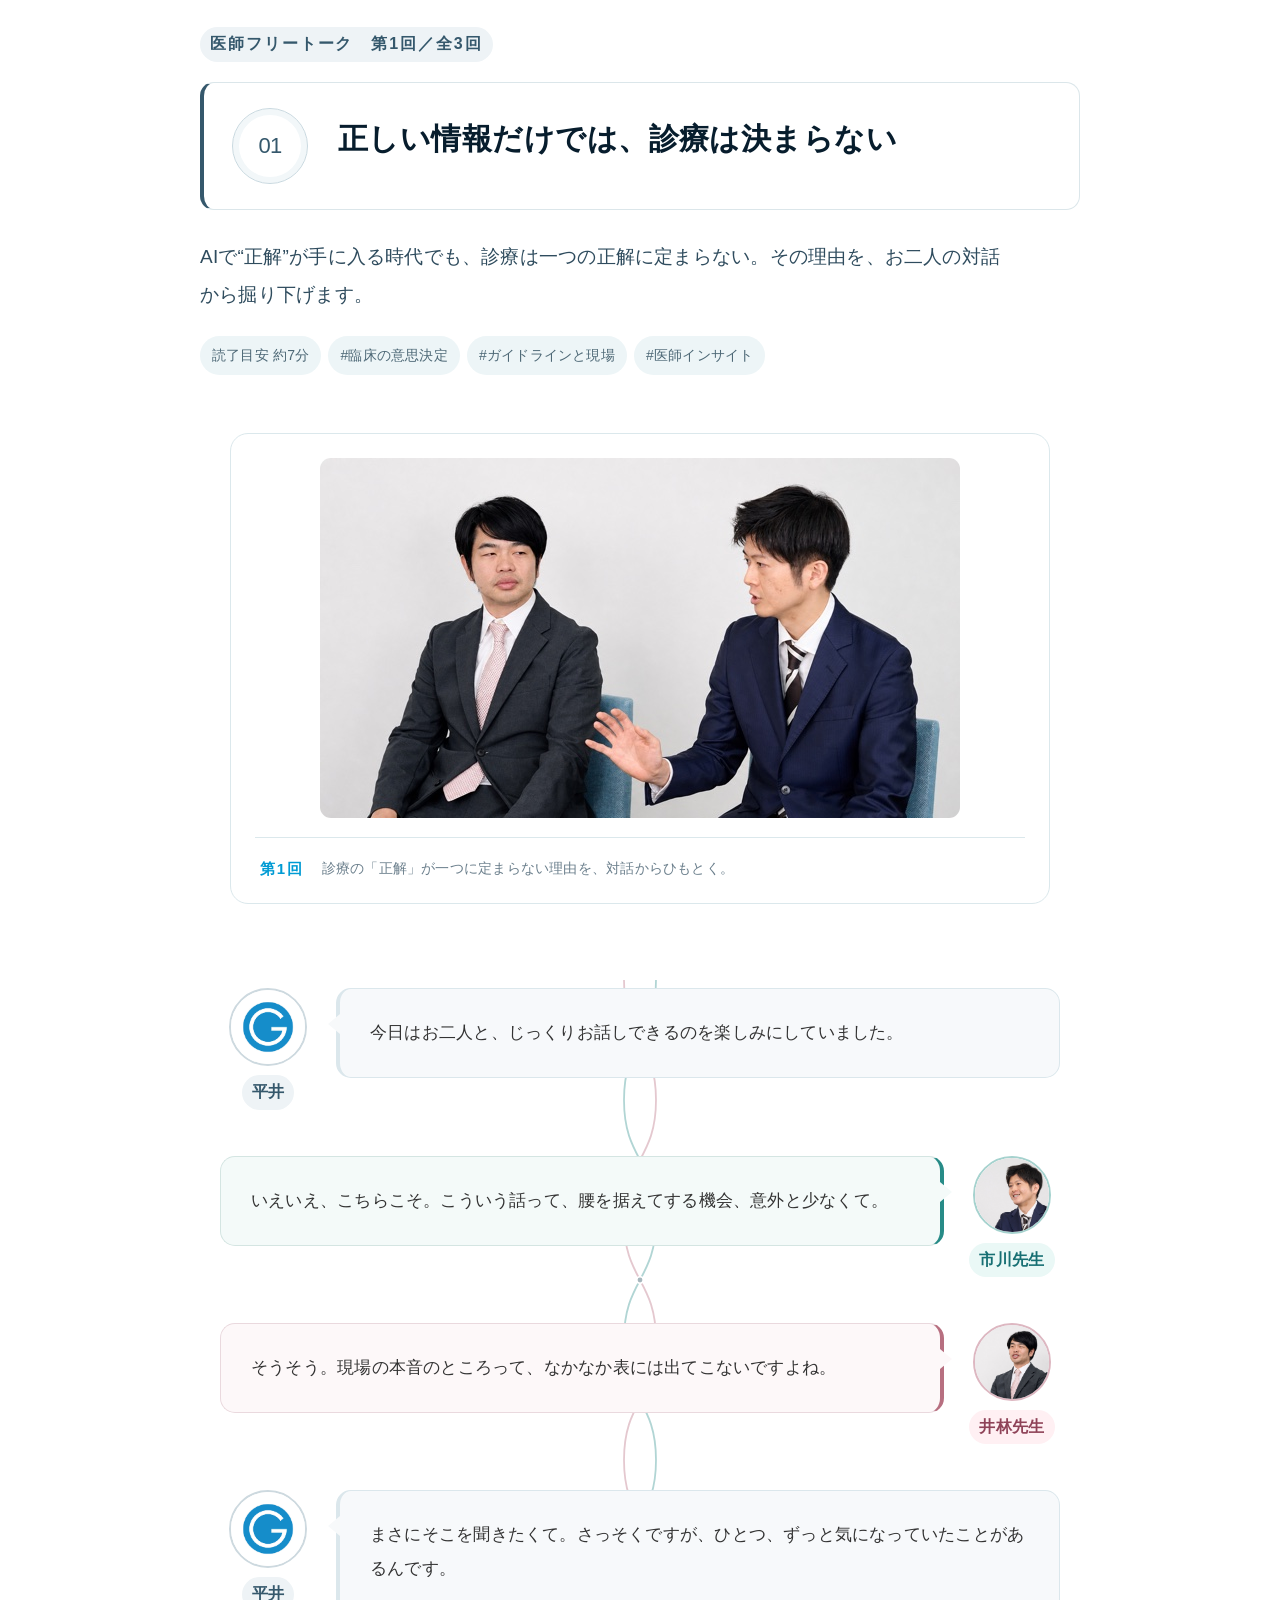
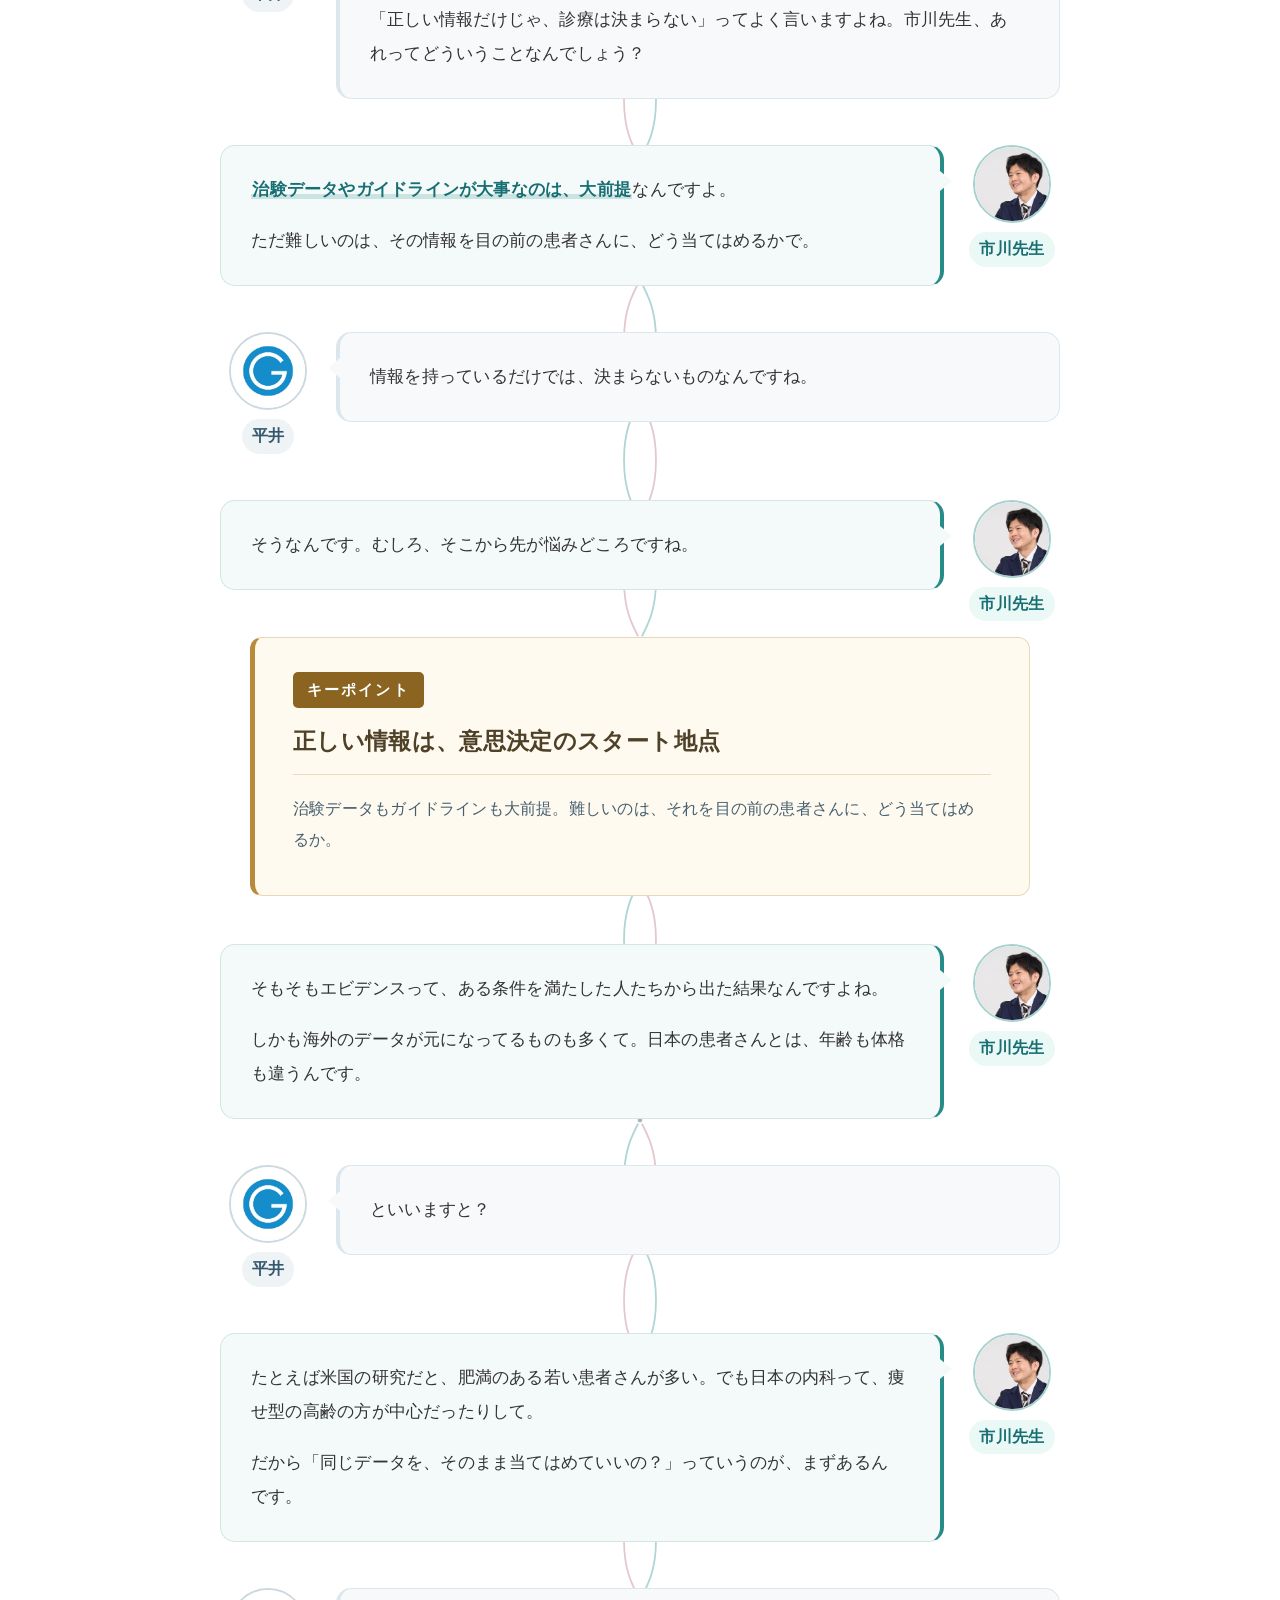
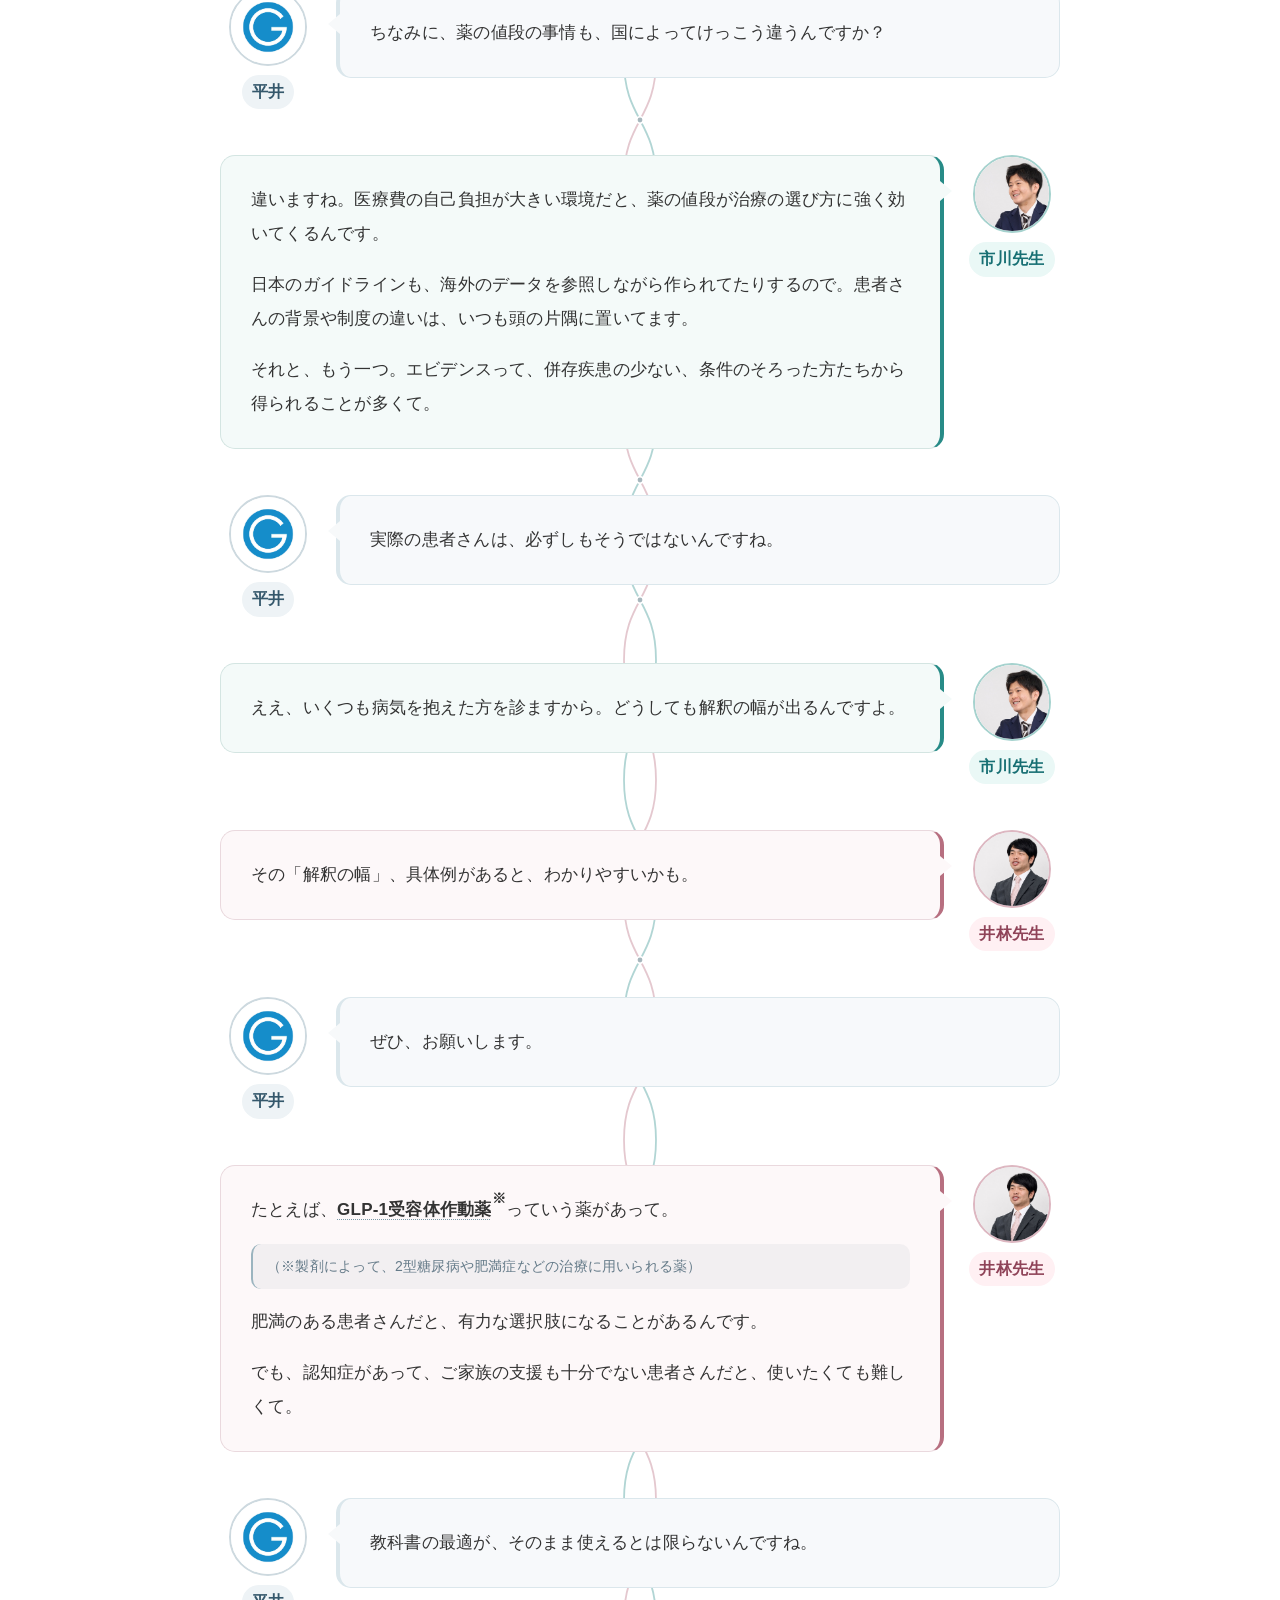
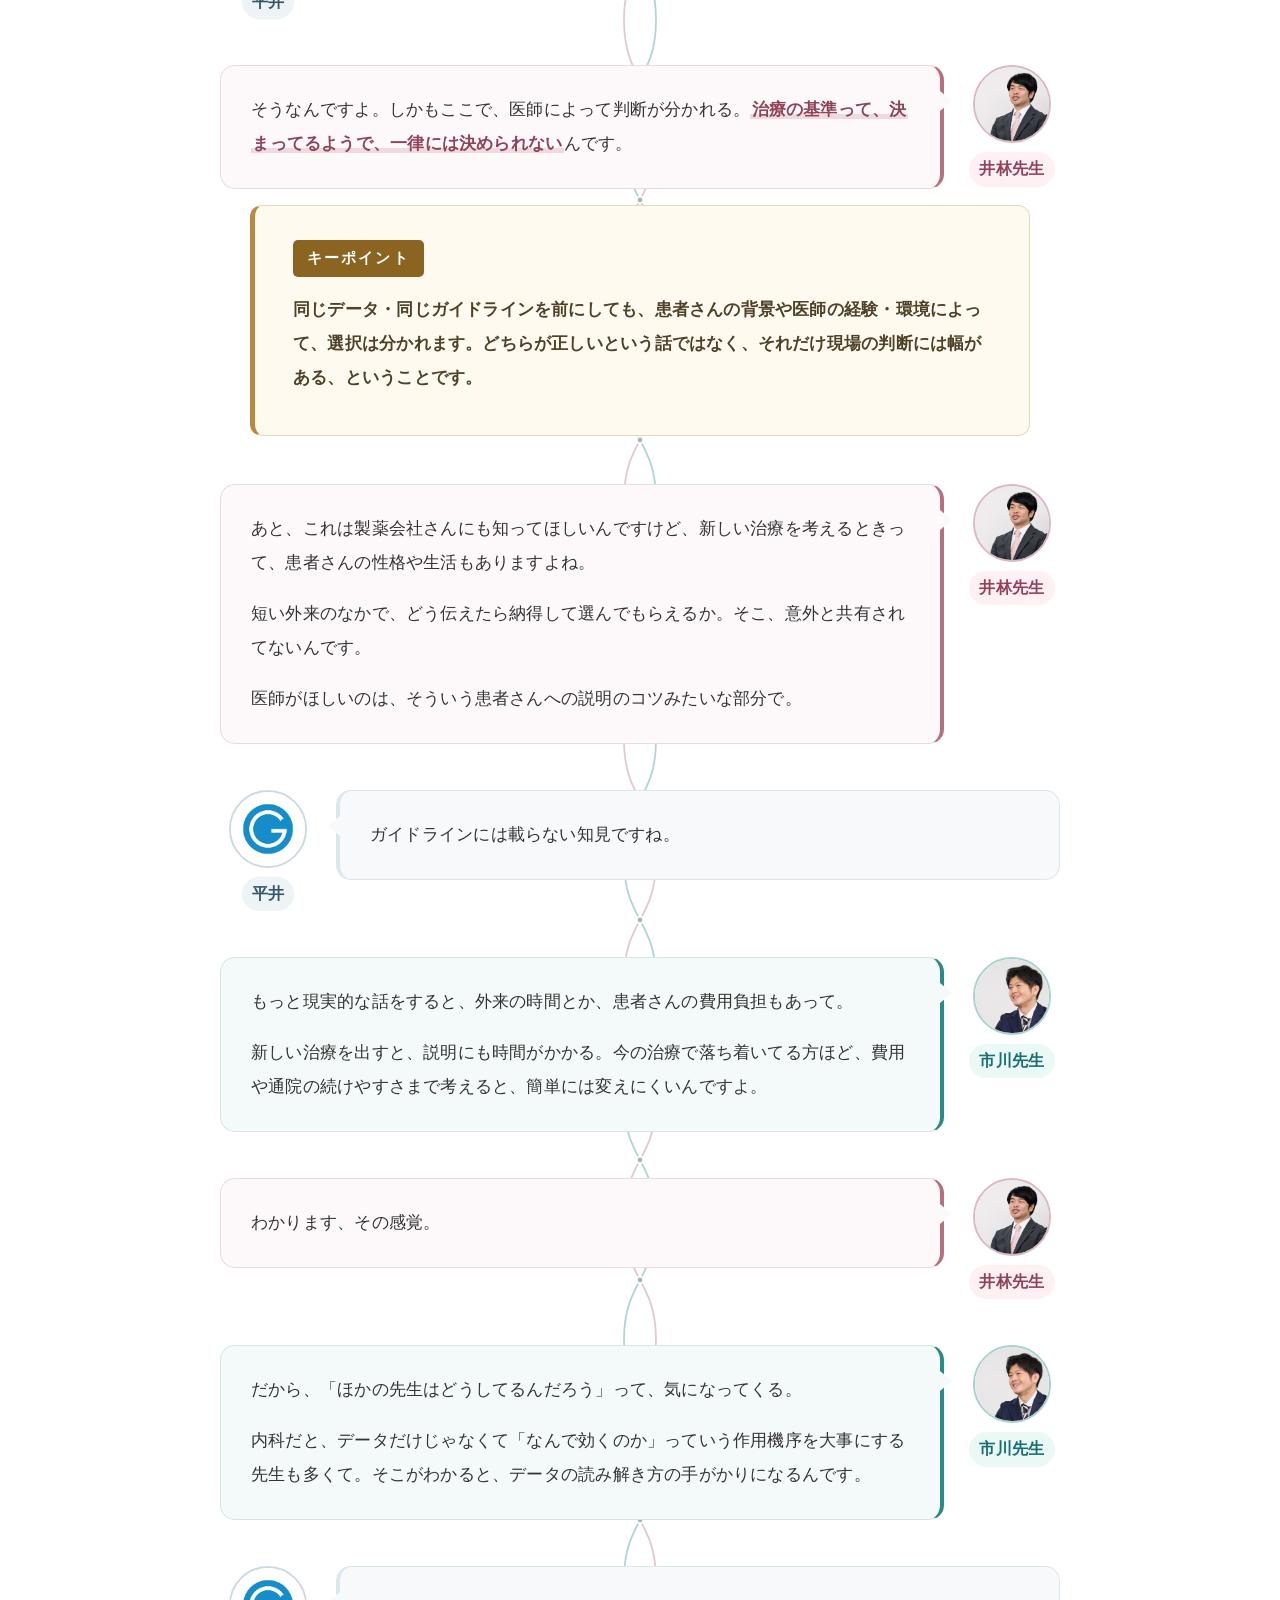
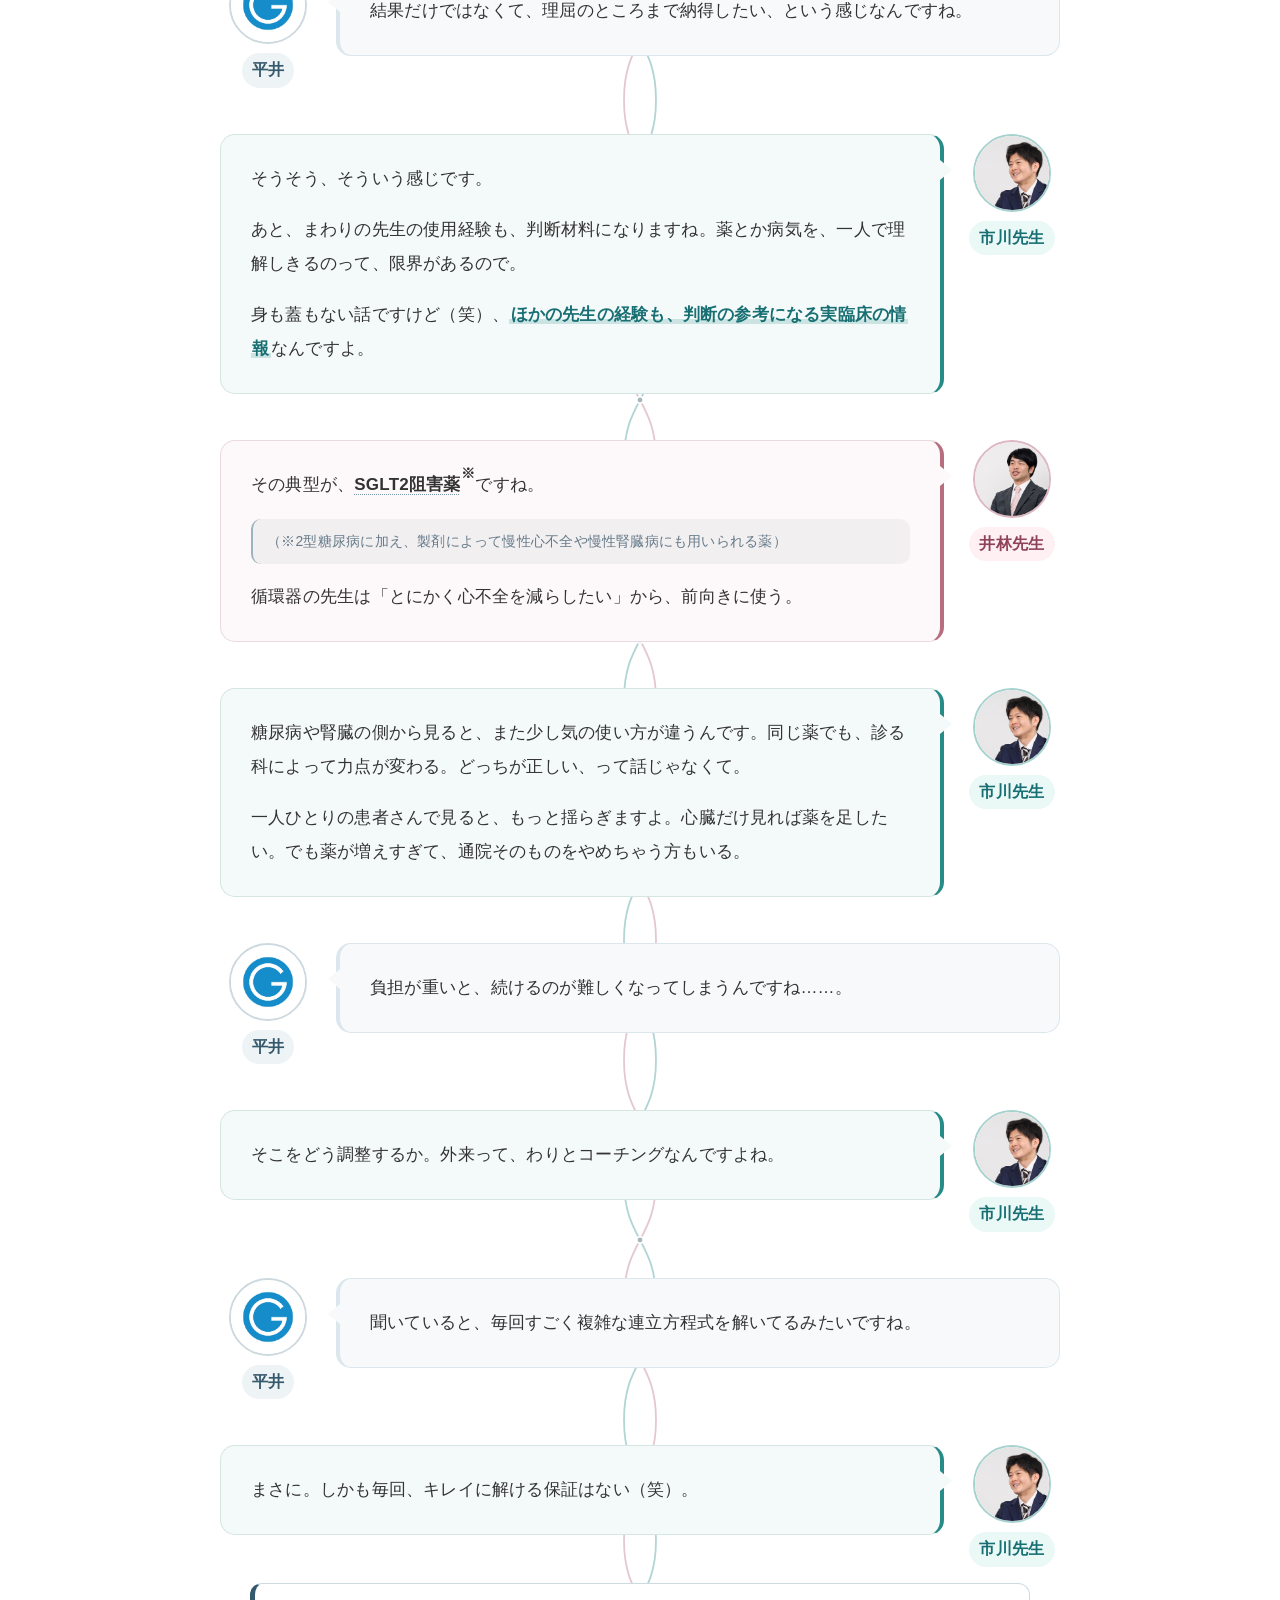
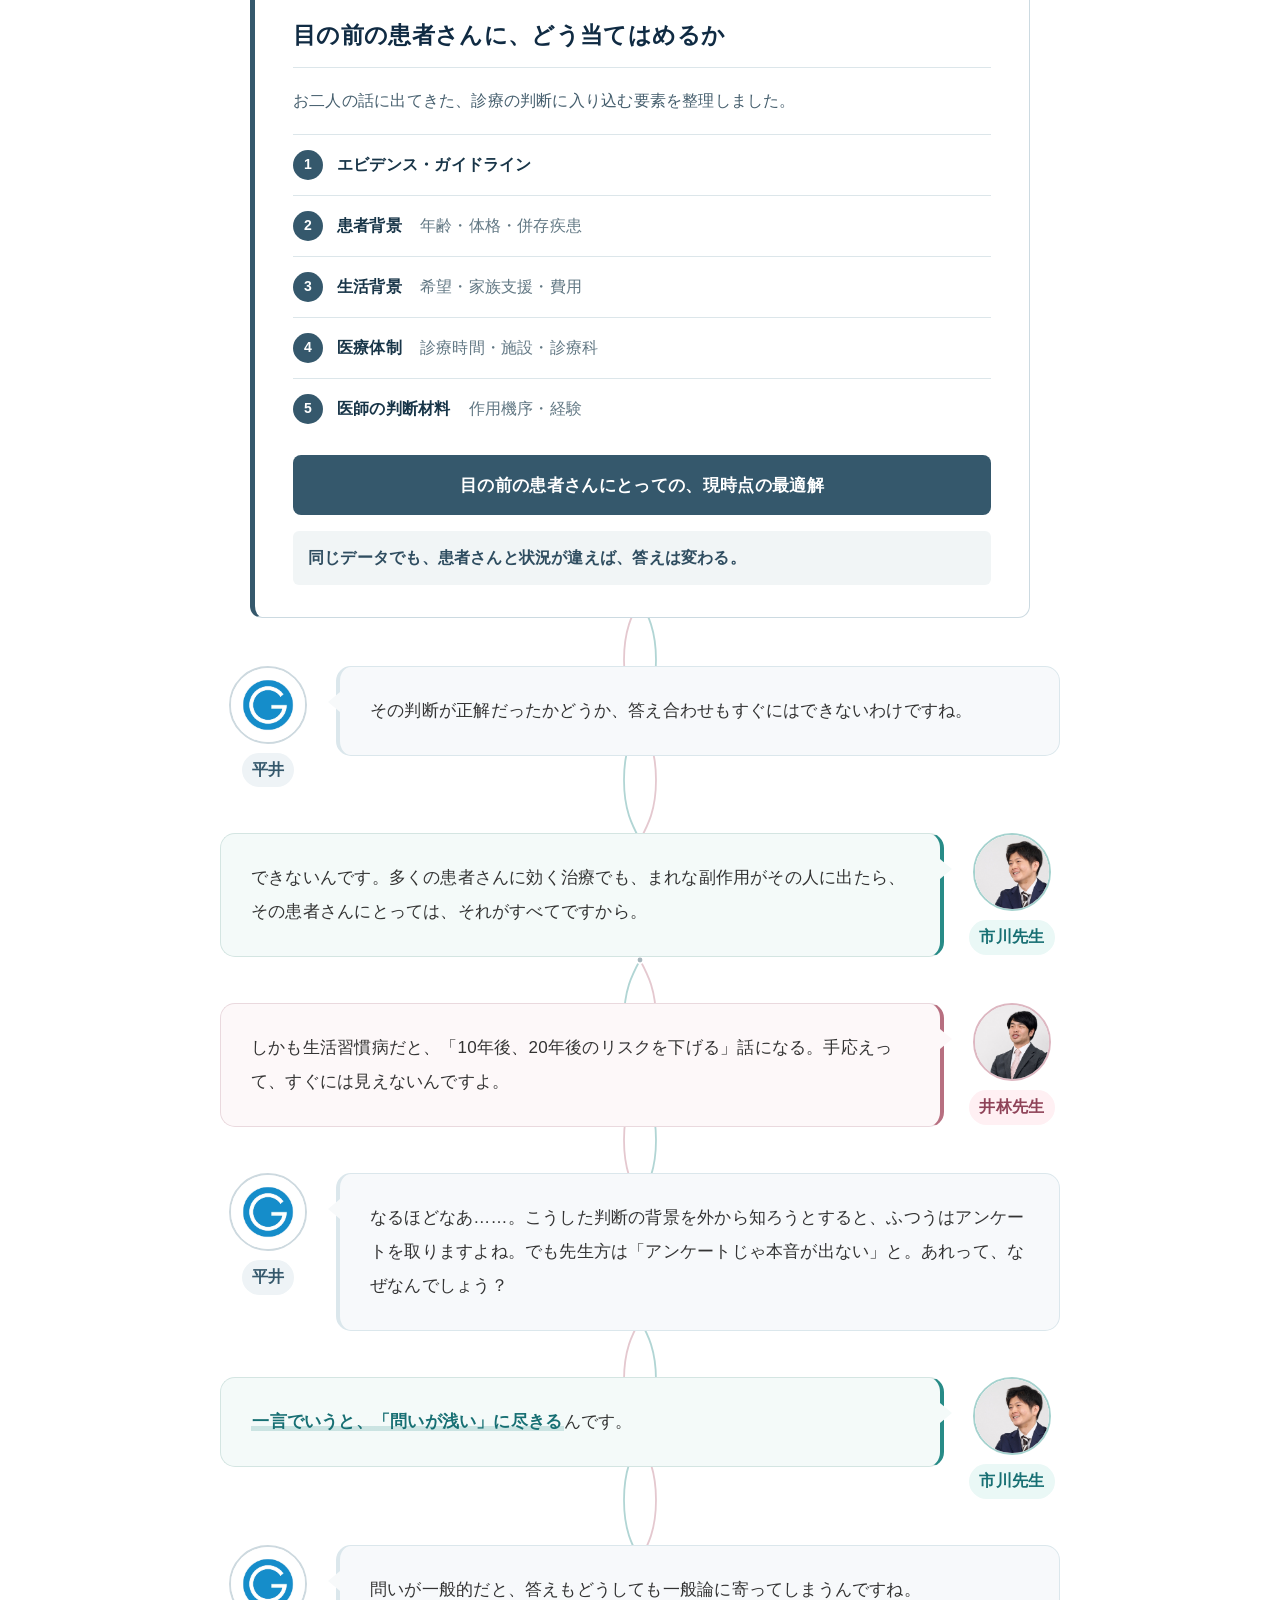
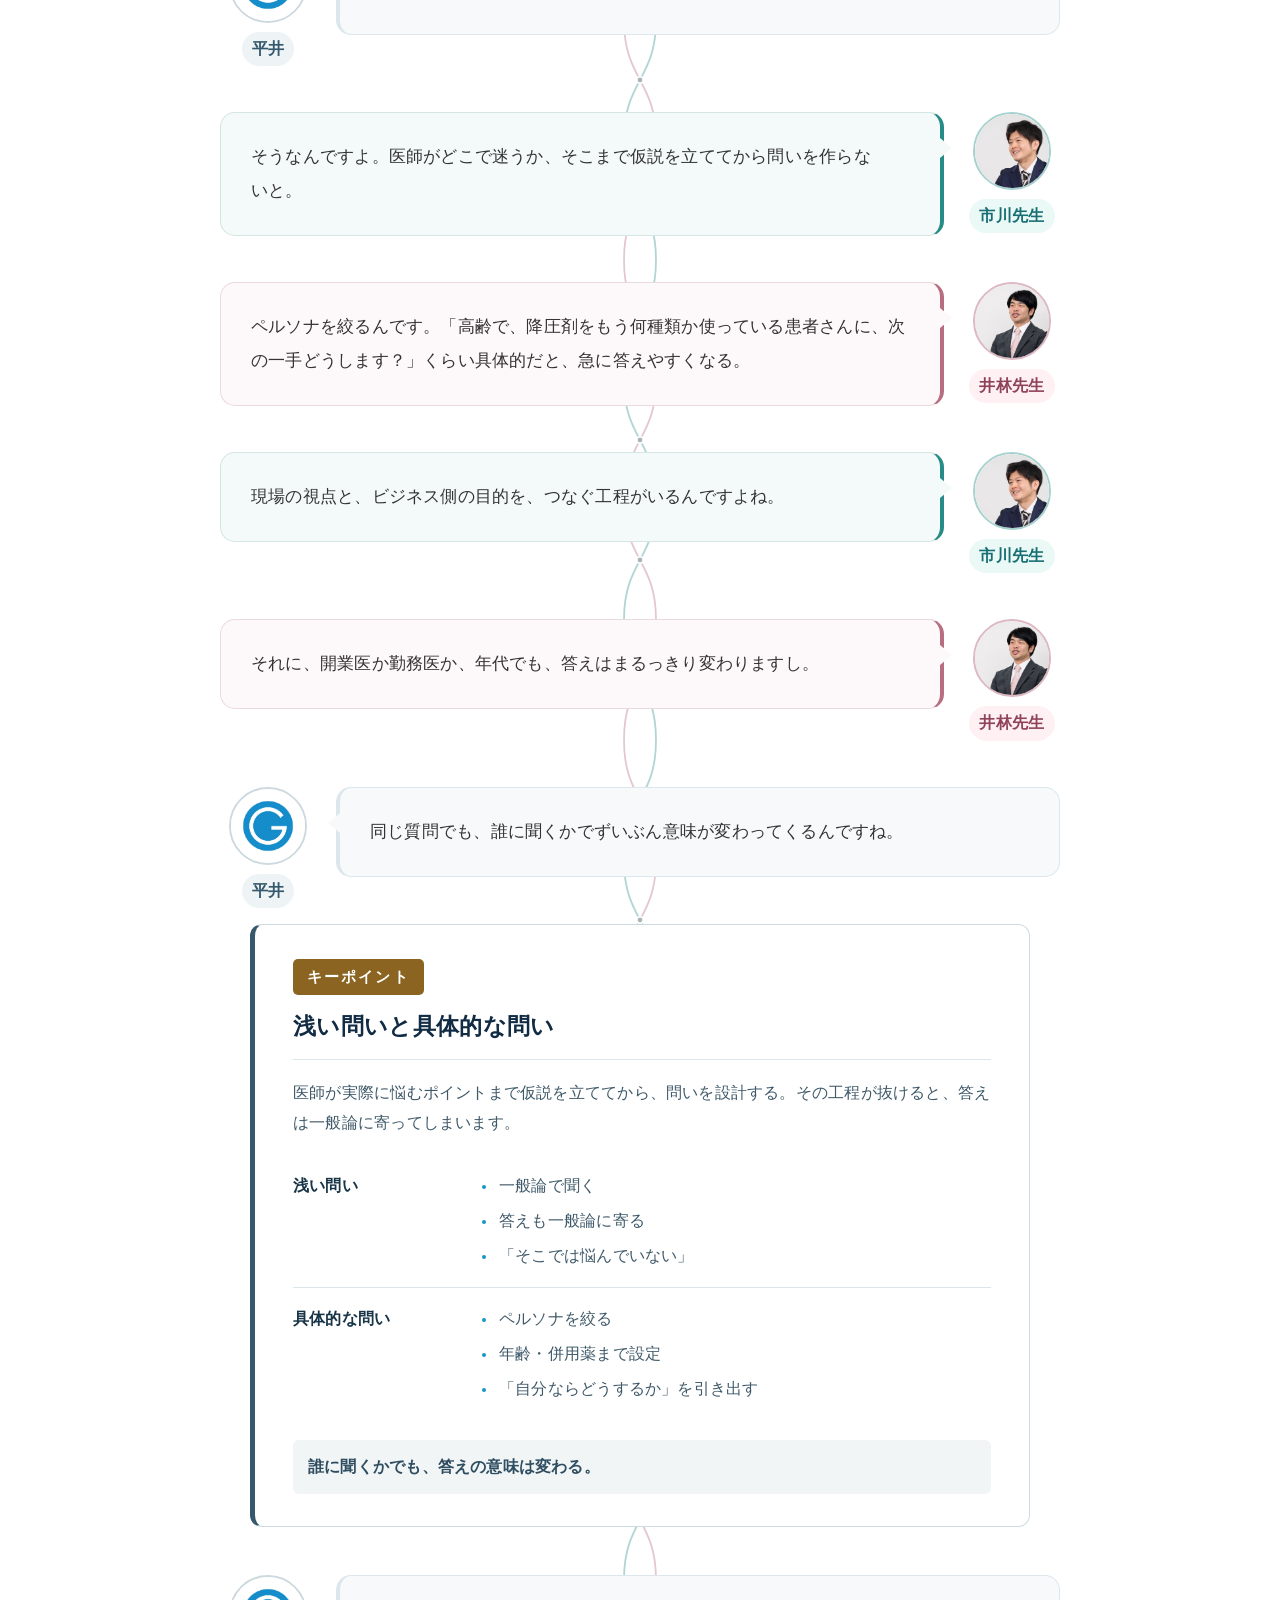
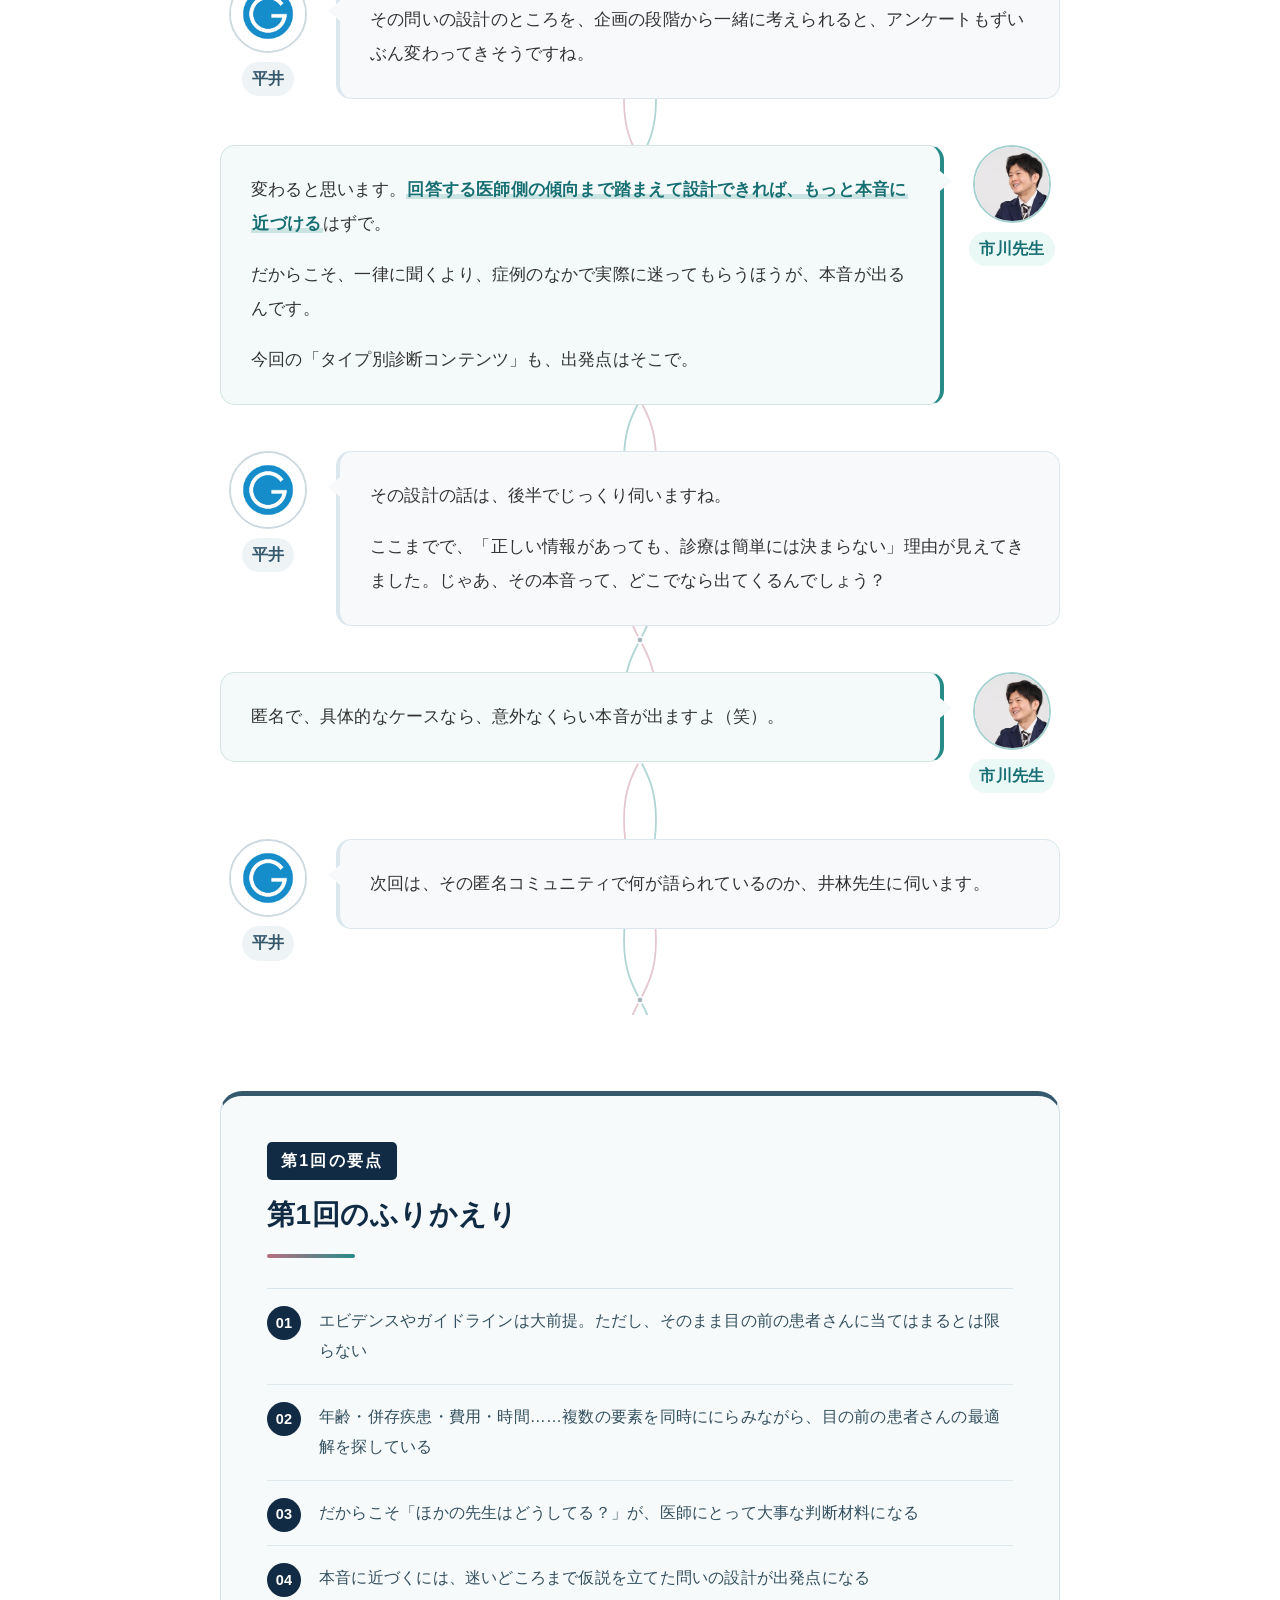
==== commit 37c8c379: "Improve preview navigation accessibility" ====
--- a/index.html
+++ b/index.html
@@ -2165,20 +2165,20 @@
 }
 .note-marker{
   display:inline-block;
-  margin-left:.08em;
-  color:#2f749b;
+  margin-left:.04em;
+  color:inherit;
   font-size:14px;
-  font-weight:800;
+  font-weight:600;
   line-height:1;
-  vertical-align:super;
+  vertical-align:.32em;
 }
 .note-ref-tail{white-space:nowrap}
 
 /* 講演とフリートークの間を、発言ではなく編集部の前情報で接続する。 */
 .talk-prologue{
   box-sizing:border-box;
-  max-width:790px;
-  margin:0 auto 44px;
+  max-width:840px;
+  margin:0 auto 28px;
   padding:23px 27px 24px;
   border:1px solid #cbdde8;
   border-left:4px solid #2f7eab;
@@ -2188,10 +2188,10 @@
 .talk-prologue__label{
   margin:0 0 7px!important;
   color:#2a6f98;
-  font-size:14px!important;
+  font-size:16px!important;
   font-weight:800;
   line-height:1.5;
-  letter-spacing:.08em;
+  letter-spacing:.05em;
 }
 .talk-prologue h3{
   margin:0 0 10px!important;
@@ -2227,7 +2227,7 @@
     padding:18px 20px 16px;
   }
   .talk-prologue{
-    margin-bottom:36px;
+    margin-bottom:24px;
     padding:20px 20px 21px;
   }
   .talk-prologue h3{font-size:21px!important}
@@ -2309,6 +2309,64 @@
 }
 /* /R) 冒頭・人物情報・注釈の最終調整 */
 
+/* ========== S) 導入順序とページ内ナビゲーションの操作性（2026-07-25） ========== */
+/* 講演後の導入を読んでから各回を選べる、表示順と読み上げ順が一致した構成にする。 */
+.series-hero>.talk-prologue{
+  grid-column:1;
+  grid-row:3;
+  width:100%;
+  max-width:840px;
+  margin:0 auto 28px;
+}
+.series-hero>.article-map{
+  grid-row:4;
+  margin-bottom:0;
+}
+
+/* 公開済みカードだけに、マウス・キーボード・タッチの操作状態を示す。 */
+.series-hero>.article-map .article-map__item[href]{
+  color:inherit;
+  text-decoration:none;
+  cursor:pointer;
+  touch-action:manipulation;
+  -webkit-tap-highlight-color:rgba(7,93,136,.14);
+  box-shadow:0 2px 0 rgba(7,93,136,.07);
+  transition:transform .16s ease,border-color .16s ease,background-color .16s ease,box-shadow .16s ease;
+}
+@media (hover:hover) and (pointer:fine){
+  .series-hero>.article-map .article-map__item[href]:hover{
+    border-color:#8baebd;
+    background:#f5fafc;
+    box-shadow:0 8px 20px -16px rgba(23,62,91,.55);
+  }
+}
+@media (hover:hover) and (pointer:fine) and (prefers-reduced-motion:no-preference){
+  .series-hero>.article-map .article-map__item[href]:hover{transform:translateY(-2px)}
+}
+.series-hero>.article-map .article-map__item[href]:focus-visible{
+  outline:3px solid #2f7896;
+  outline-offset:4px;
+  border-color:#7ea9ba;
+  background:#f5fafc;
+}
+.series-hero>.article-map .article-map__item[href]:active{
+  transform:translateY(0);
+  border-color:#6f9cac;
+  background:#eaf4f7;
+  box-shadow:inset 0 0 0 1px rgba(7,93,136,.08);
+}
+.article-part>h2[tabindex="-1"]:focus{outline:none}
+.article-part>h2[tabindex="-1"]:focus-visible{
+  outline:3px solid #2f7896;
+  outline-offset:6px;
+}
+@media (prefers-reduced-motion:reduce){
+  html{scroll-behavior:auto!important}
+  .series-hero>.article-map .article-map__item[href]{transition:none}
+  .series-hero>.article-map .article-map__item[href]:hover{transform:none}
+}
+/* /S) 導入順序とページ内ナビゲーションの操作性 */
+
 /* /2026-07-17 デザイン刷新レイヤー */
 </style>
 
@@ -2342,11 +2400,6 @@
         <p class="article-title"><span class="title-main">医師フリートーク</span></p>
         <h1 class="series-theme" id="series-title">医師の意思決定・<br class="series-title-break">本音・AI時代の判断軸</h1>
       </div>
-      <section class="article-map" aria-label="全3回の構成">
-        <a class="article-map__item" href="#part1" data-step="01"><svg viewBox="0 0 96 42" aria-hidden="true"><path d="M2 24h18l6-12 10 24 10-20 7 8h41"/></svg><strong>第1回</strong><p>正しい情報だけでは、診療は決まらない</p></a>
-        <a class="article-map__item" href="#part2" data-step="02"><svg viewBox="0 0 64 64" aria-hidden="true"><path d="M32 7C25 18 16 28 16 39a16 16 0 0 0 32 0C48 28 39 18 32 7Z"/><path d="M25 41c1 5 4 8 9 9"/><circle cx="40" cy="29" r="3"/></svg><strong>第2回</strong><p>医師の本音は、問いと場に表れる</p></a>
-        <a class="article-map__item" href="#part3" data-step="03"><svg viewBox="0 0 64 64" aria-hidden="true"><path d="M24 10c-10 0-15 9-15 20 0 13 7 23 17 23 7 0 10-5 10-12V23c0-8-5-13-12-13Z"/><path d="M40 10c10 0 15 9 15 20 0 13-7 23-17 23-7 0-10-5-10-12V23c0-8 5-13 12-13Z"/><path d="M23 29c5 0 8 3 9 8m9-8c-5 0-8 3-9 8"/></svg><strong>第3回</strong><p>AIが広がるほど、人の判断軸が問われる</p></a>
-      </section>
       <div class="hero-media">
         <figure class="hero-photo">
           <div class="photo-frame"><img src="img_iv/innovation2026_ec.jpg" srcset="img_iv/innovation2026_ec.jpg 640w, img_iv/innovation2026_ec_2x.jpg 1280w" sizes="(max-width: 768px) calc(100vw - 53px), 810px" alt="左に井林雄太先生、右に市川峰大先生が並ぶ医師フリートーク" width="640" height="360"></div>
@@ -2356,12 +2409,17 @@
           </figcaption>
         </figure>
       </div>
-    </section>
       <aside class="talk-prologue" aria-labelledby="talk-prologue-title">
         <p class="talk-prologue__label">この連載について</p>
         <h3 id="talk-prologue-title">講演後、二人の医師とフリートークへ</h3>
         <p>Pharma Innovation EXPO 2026では、医師が臨床で直面する「判断の迷い」を可視化する、タイプ別診断コンテンツをご紹介しました。本連載では、講演では語りきれなかった診療や情報収集の現場のリアルを、井林先生・市川先生のフリートークから全3回で掘り下げます。</p>
       </aside>
+      <nav class="article-map" aria-label="全3回の構成">
+        <a class="article-map__item" href="#part1" data-step="01"><svg viewBox="0 0 96 42" aria-hidden="true"><path d="M2 24h18l6-12 10 24 10-20 7 8h41"/></svg><strong>第1回</strong><p>正しい情報だけでは、診療は決まらない</p></a>
+        <a class="article-map__item" href="#part2" data-step="02"><svg viewBox="0 0 64 64" aria-hidden="true"><path d="M32 7C25 18 16 28 16 39a16 16 0 0 0 32 0C48 28 39 18 32 7Z"/><path d="M25 41c1 5 4 8 9 9"/><circle cx="40" cy="29" r="3"/></svg><strong>第2回</strong><p>医師の本音は、問いと場に表れる</p></a>
+        <a class="article-map__item" href="#part3" data-step="03"><svg viewBox="0 0 64 64" aria-hidden="true"><path d="M24 10c-10 0-15 9-15 20 0 13 7 23 17 23 7 0 10-5 10-12V23c0-8-5-13-12-13Z"/><path d="M40 10c10 0 15 9 15 20 0 13-7 23-17 23-7 0-10-5-10-12V23c0-8 5-13 12-13Z"/><path d="M23 29c5 0 8 3 9 8m9-8c-5 0-8 3-9 8"/></svg><strong>第3回</strong><p>AIが広がるほど、人の判断軸が問われる</p></a>
+      </nav>
+    </section>
       <section class="speaker-profiles" aria-labelledby="speaker-heading">
         <h2 id="speaker-heading"><span class="section-label">対談者</span>この記事の話し手</h2>
         <div class="speaker-profile">
@@ -3482,6 +3540,14 @@
 <script>
 (function(){
   var activeScrollAnimation=0;
+  var reduceMotion=window.matchMedia&&window.matchMedia('(prefers-reduced-motion: reduce)').matches;
+  function focusPartHeading(target){
+    var heading=target.querySelector('h2');
+    if(!heading) return;
+    heading.setAttribute('tabindex','-1');
+    try{heading.focus({preventScroll:true});}
+    catch(error){heading.focus();}
+  }
   document.querySelectorAll('img[src*="ichikawa_smile_avatar"]').forEach(function(img){
     if(img.parentElement.classList.contains('ichikawa-avatar-frame')) return;
     var frame=document.createElement('span');
@@ -3500,15 +3566,23 @@
       var distance=endY-startY;
       var duration=Math.min(900,Math.max(520,Math.abs(distance)*.025));
       var startedAt=null;
+      window.history.pushState(null,'',this.getAttribute('href'));
+      if(reduceMotion){
+        window.scrollTo({top:endY,behavior:'auto'});
+        focusPartHeading(target);
+        return;
+      }
       function animateScroll(timestamp){
         if(startedAt===null) startedAt=timestamp;
         var progress=Math.min((timestamp-startedAt)/duration,1);
         var eased=1-Math.pow(1-progress,3);
         window.scrollTo({top:startY+distance*eased,behavior:'instant'});
         if(progress<1) activeScrollAnimation=window.requestAnimationFrame(animateScroll);
-        else activeScrollAnimation=0;
+        else{
+          activeScrollAnimation=0;
+          focusPartHeading(target);
+        }
       }
-      window.history.pushState(null,'',this.getAttribute('href'));
       activeScrollAnimation=window.requestAnimationFrame(animateScroll);
     });
   });
